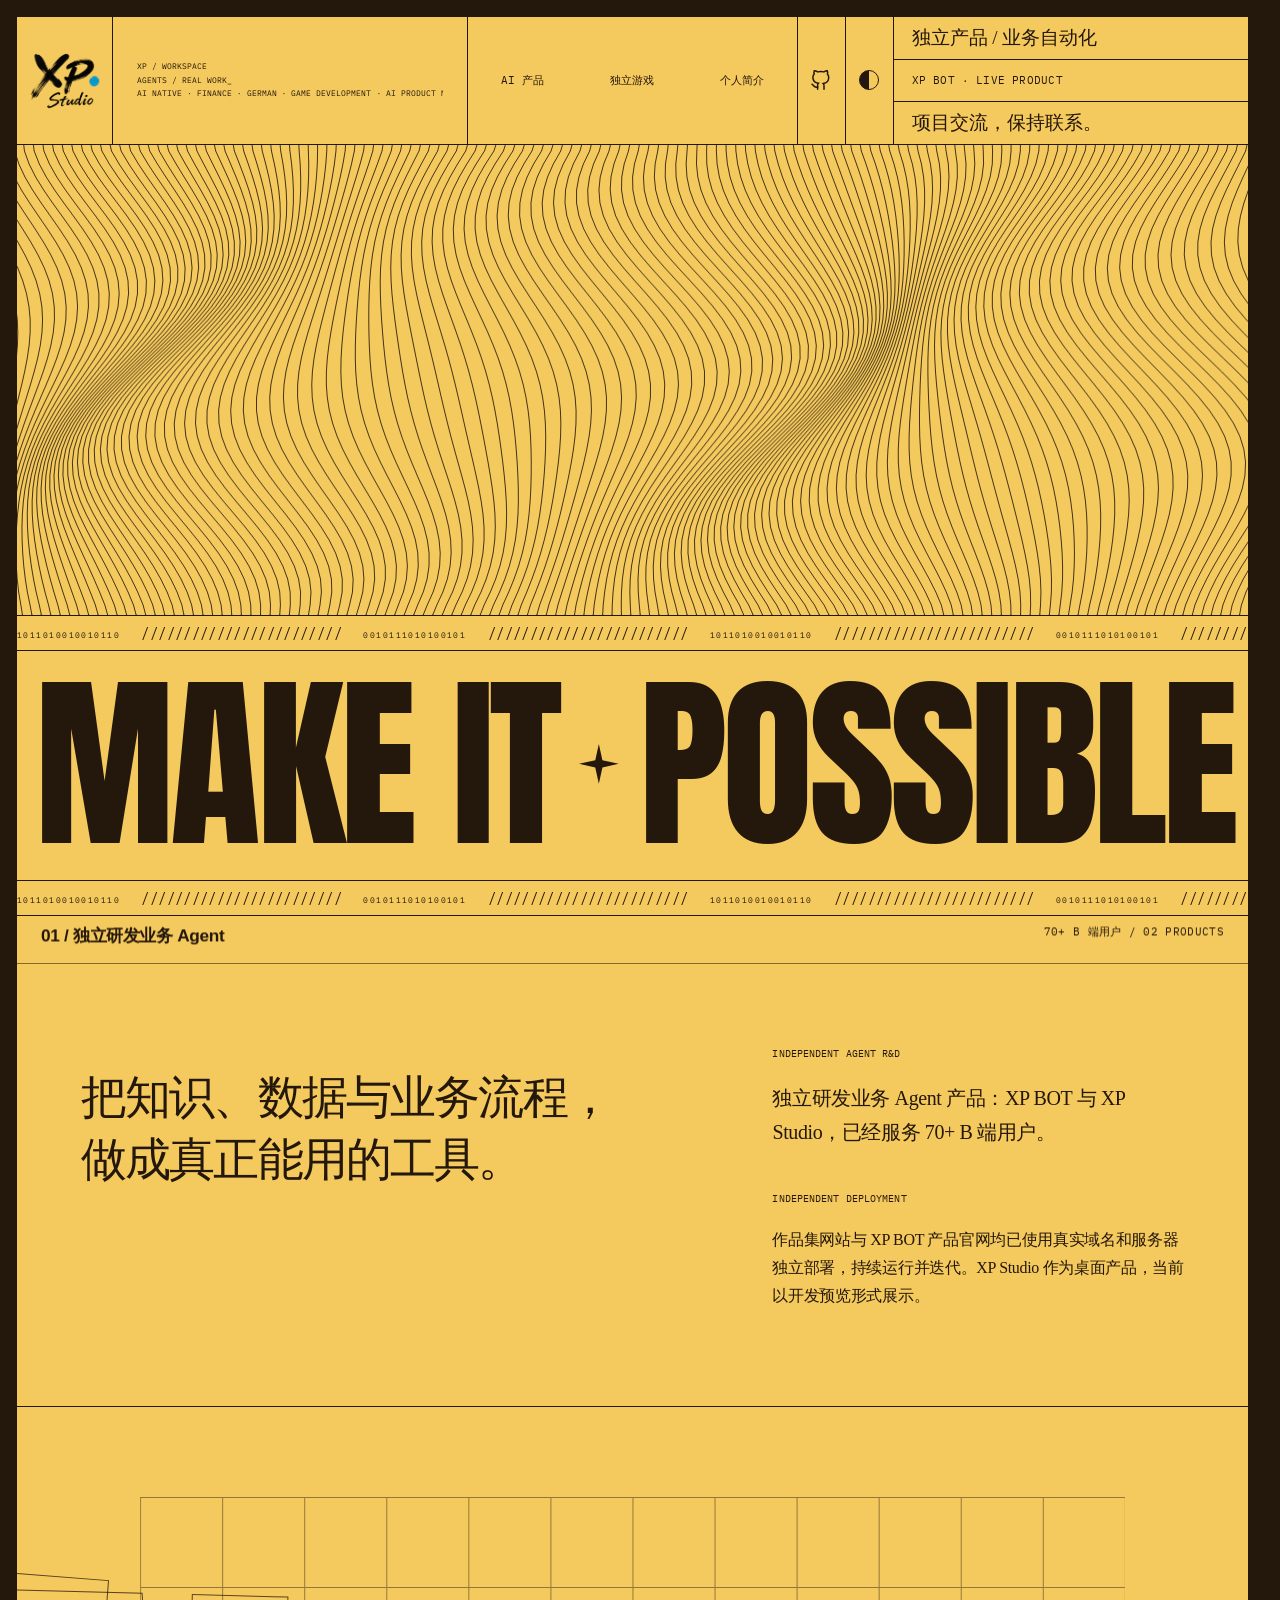
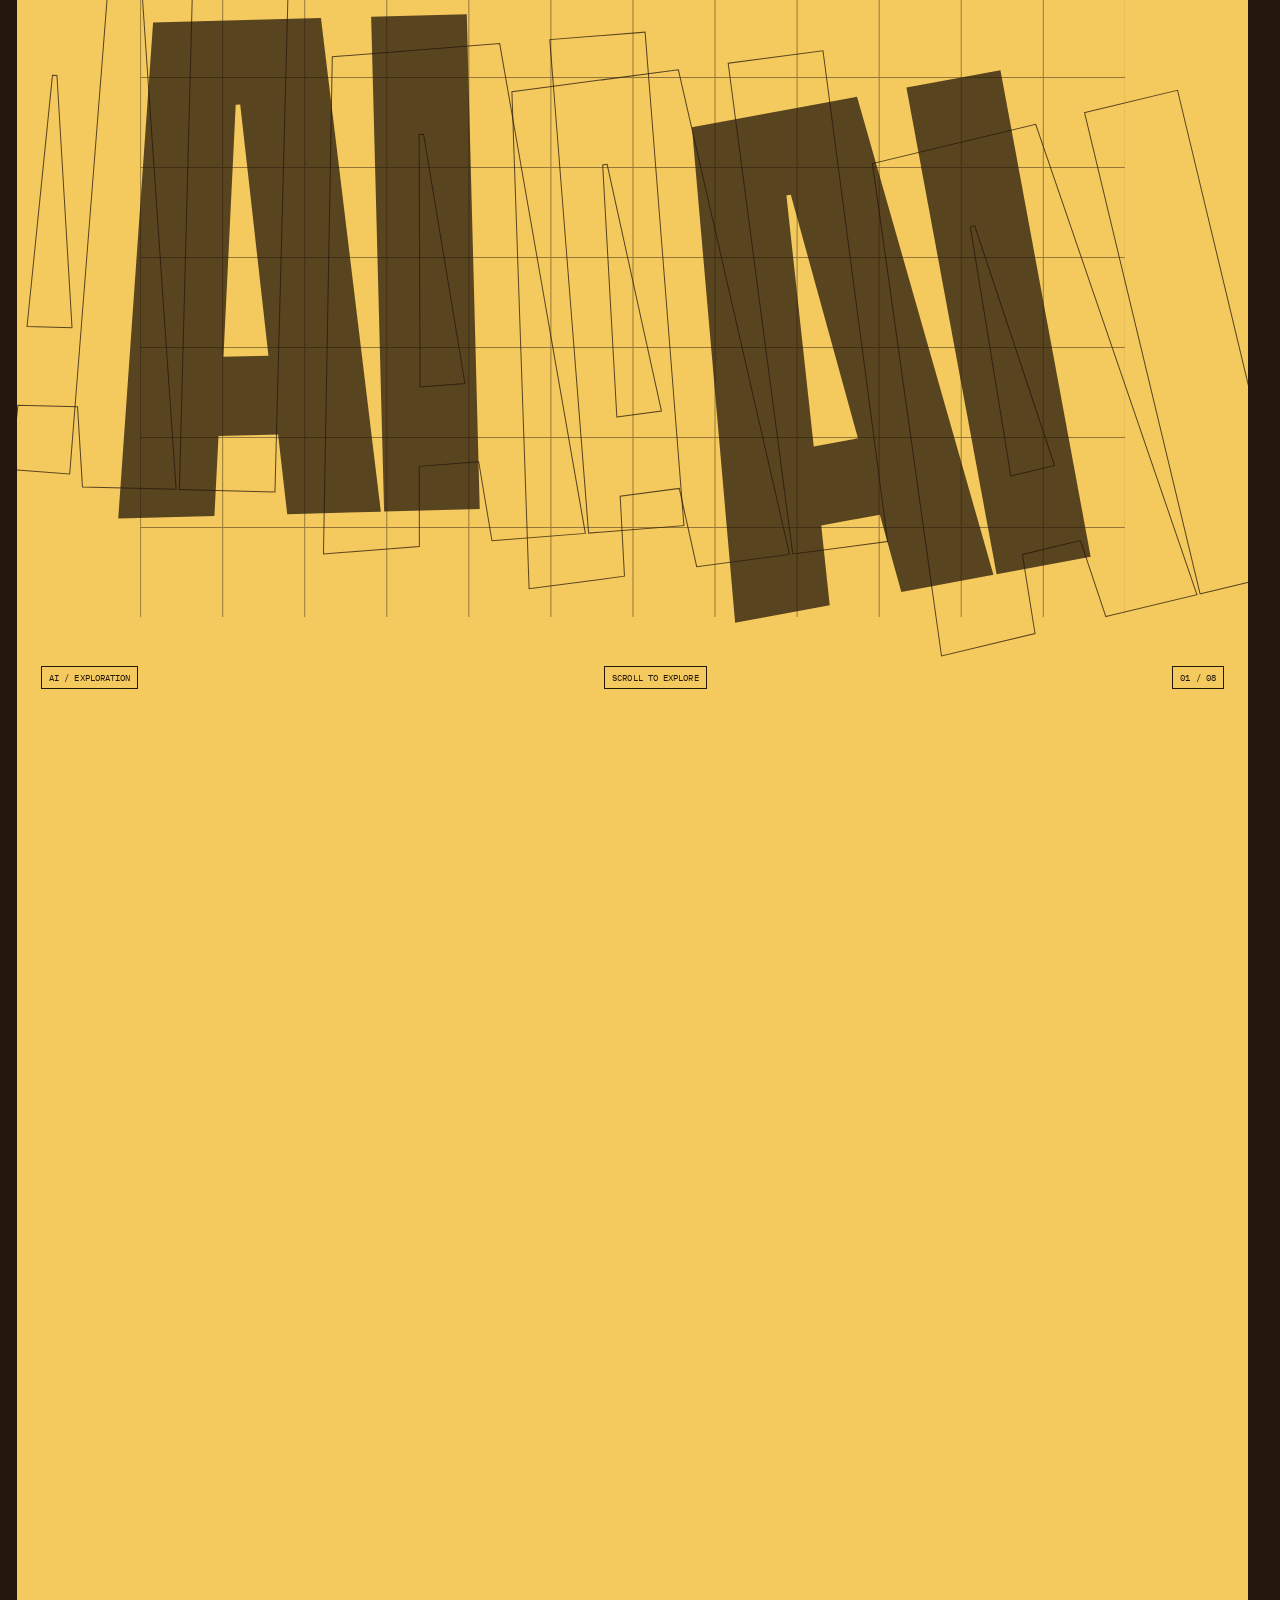
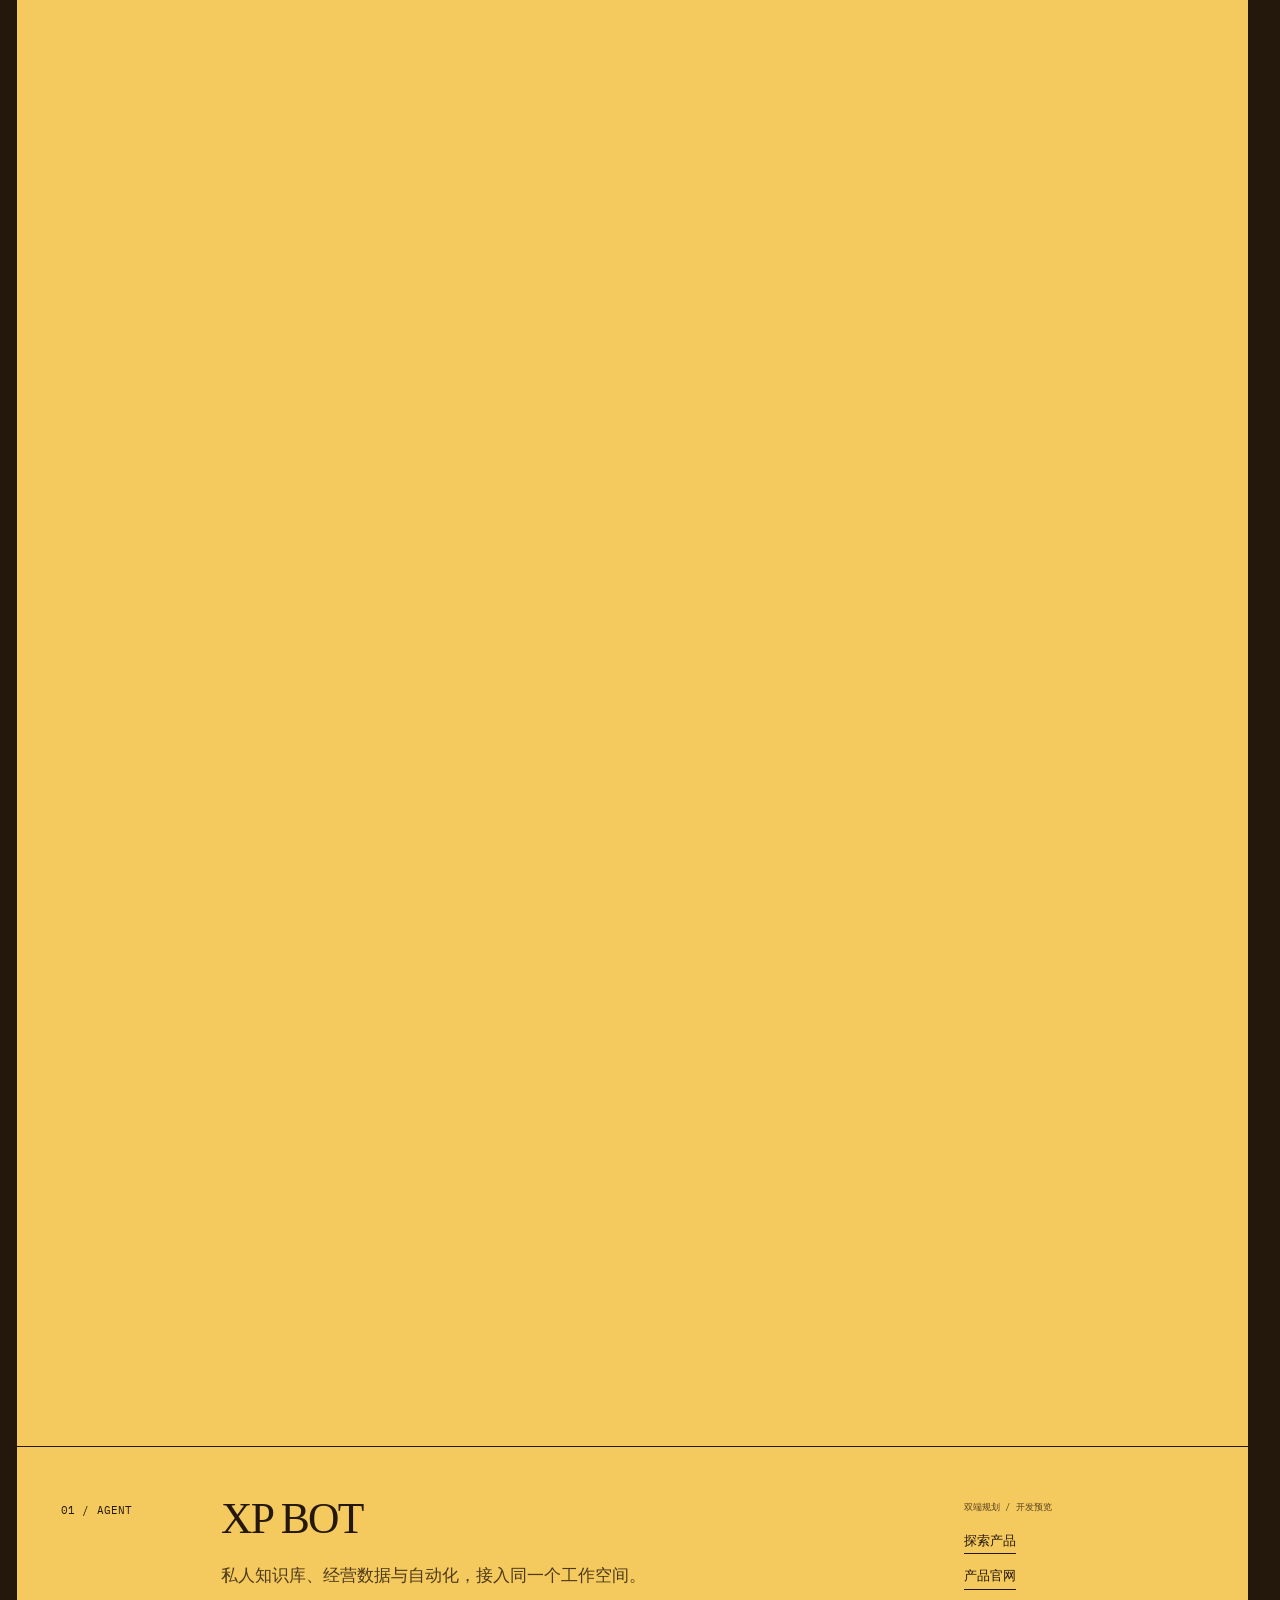
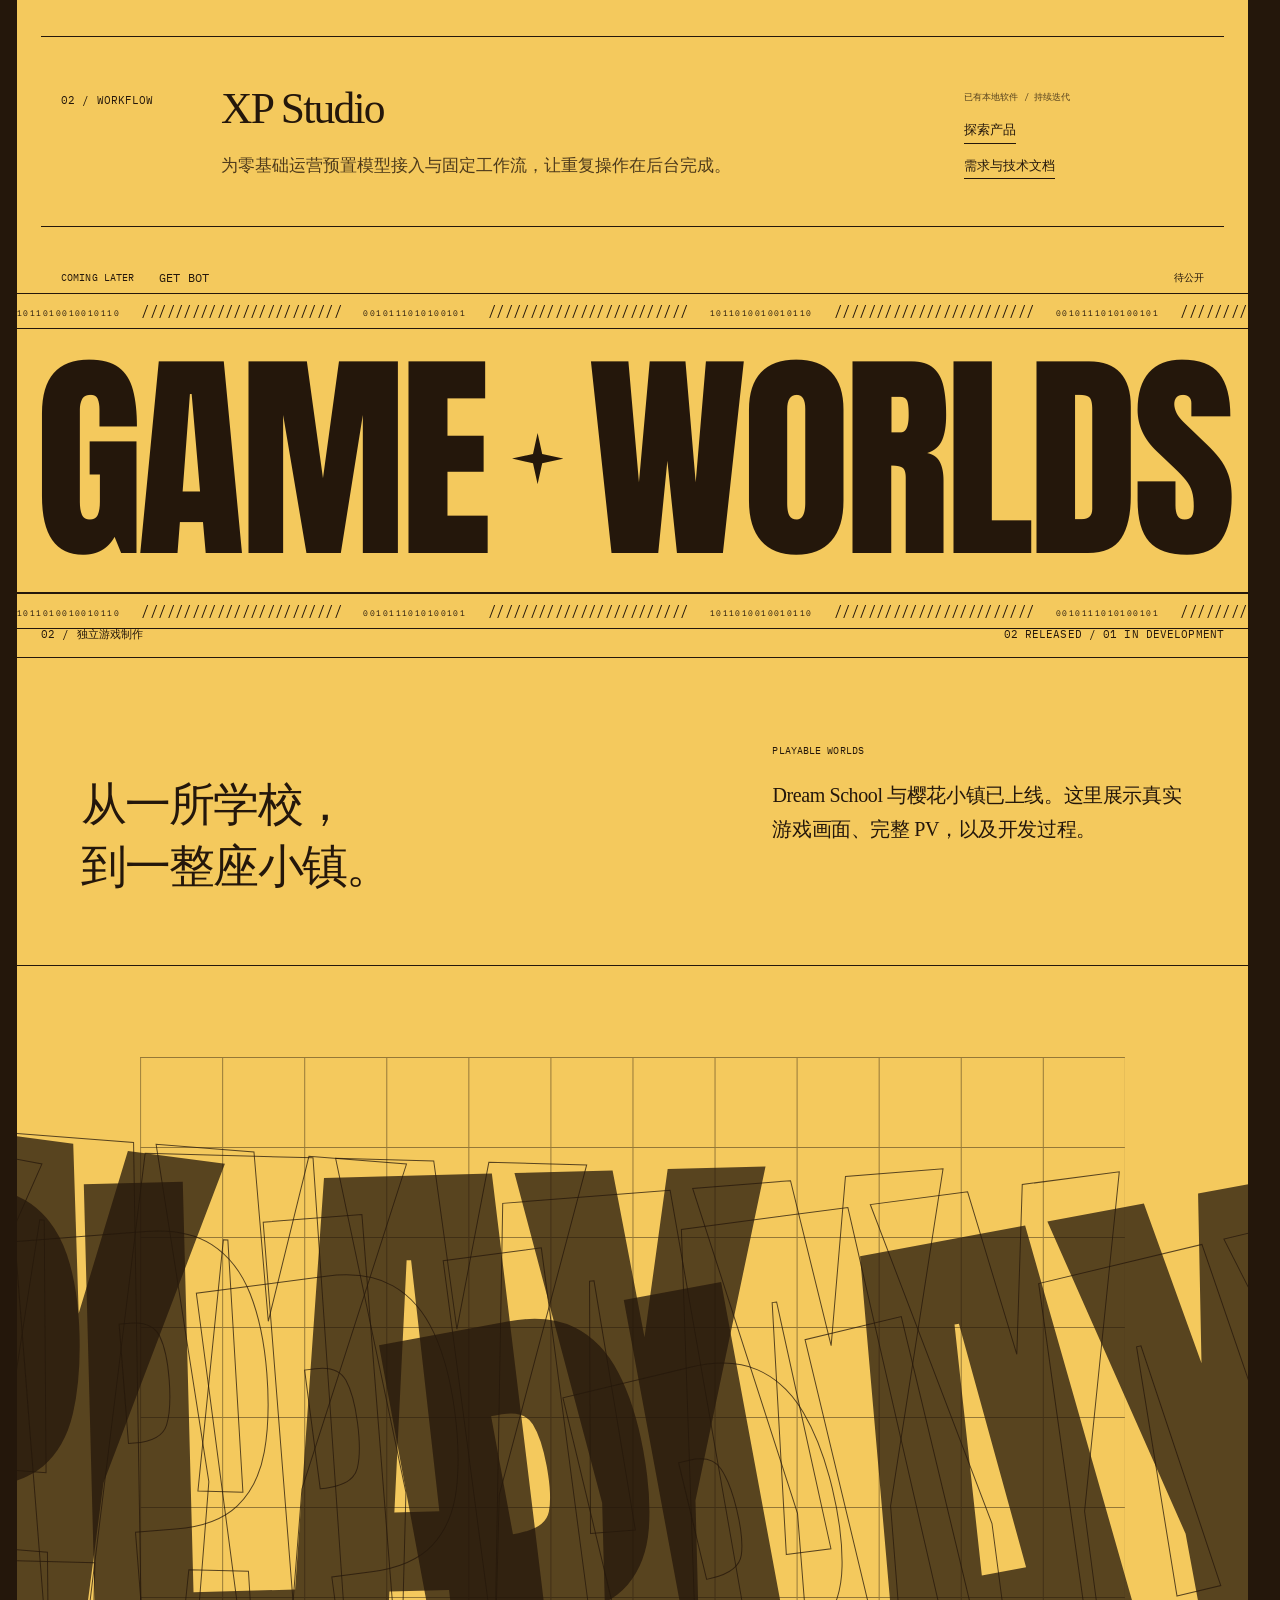
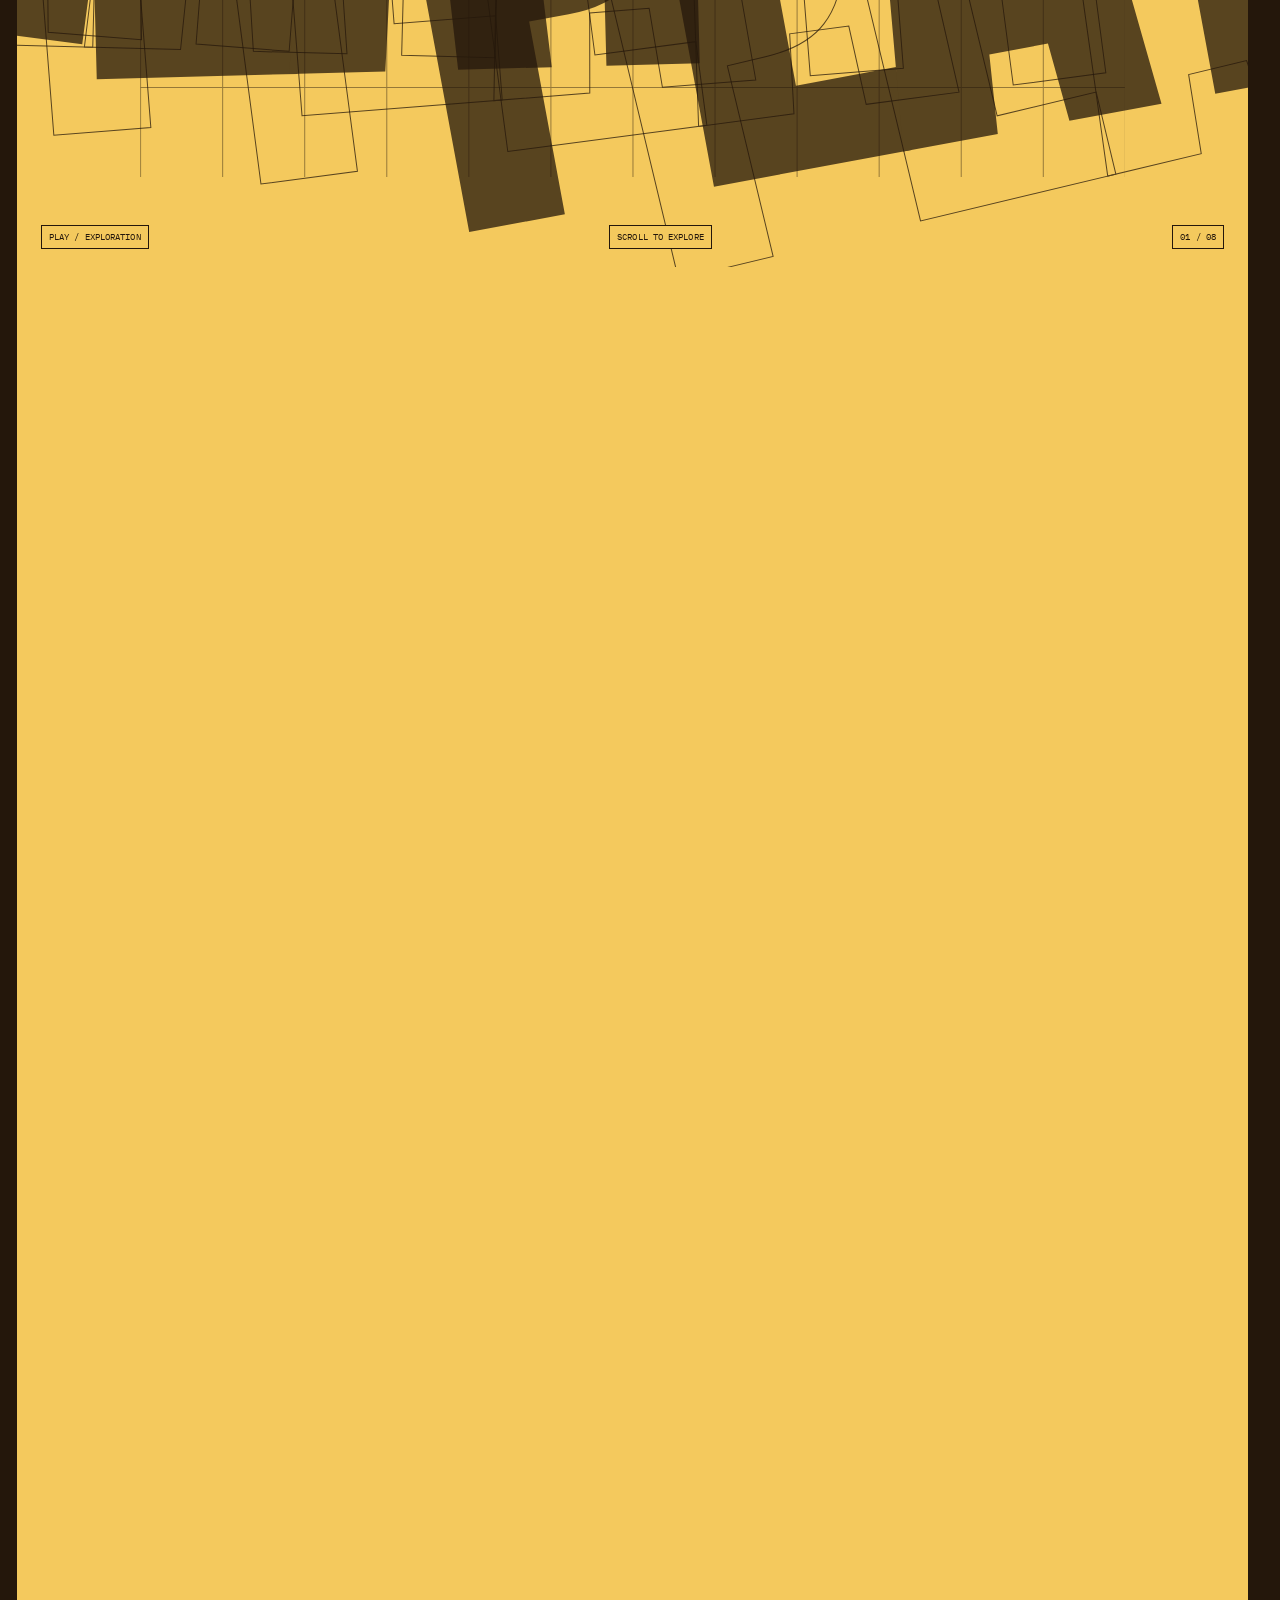
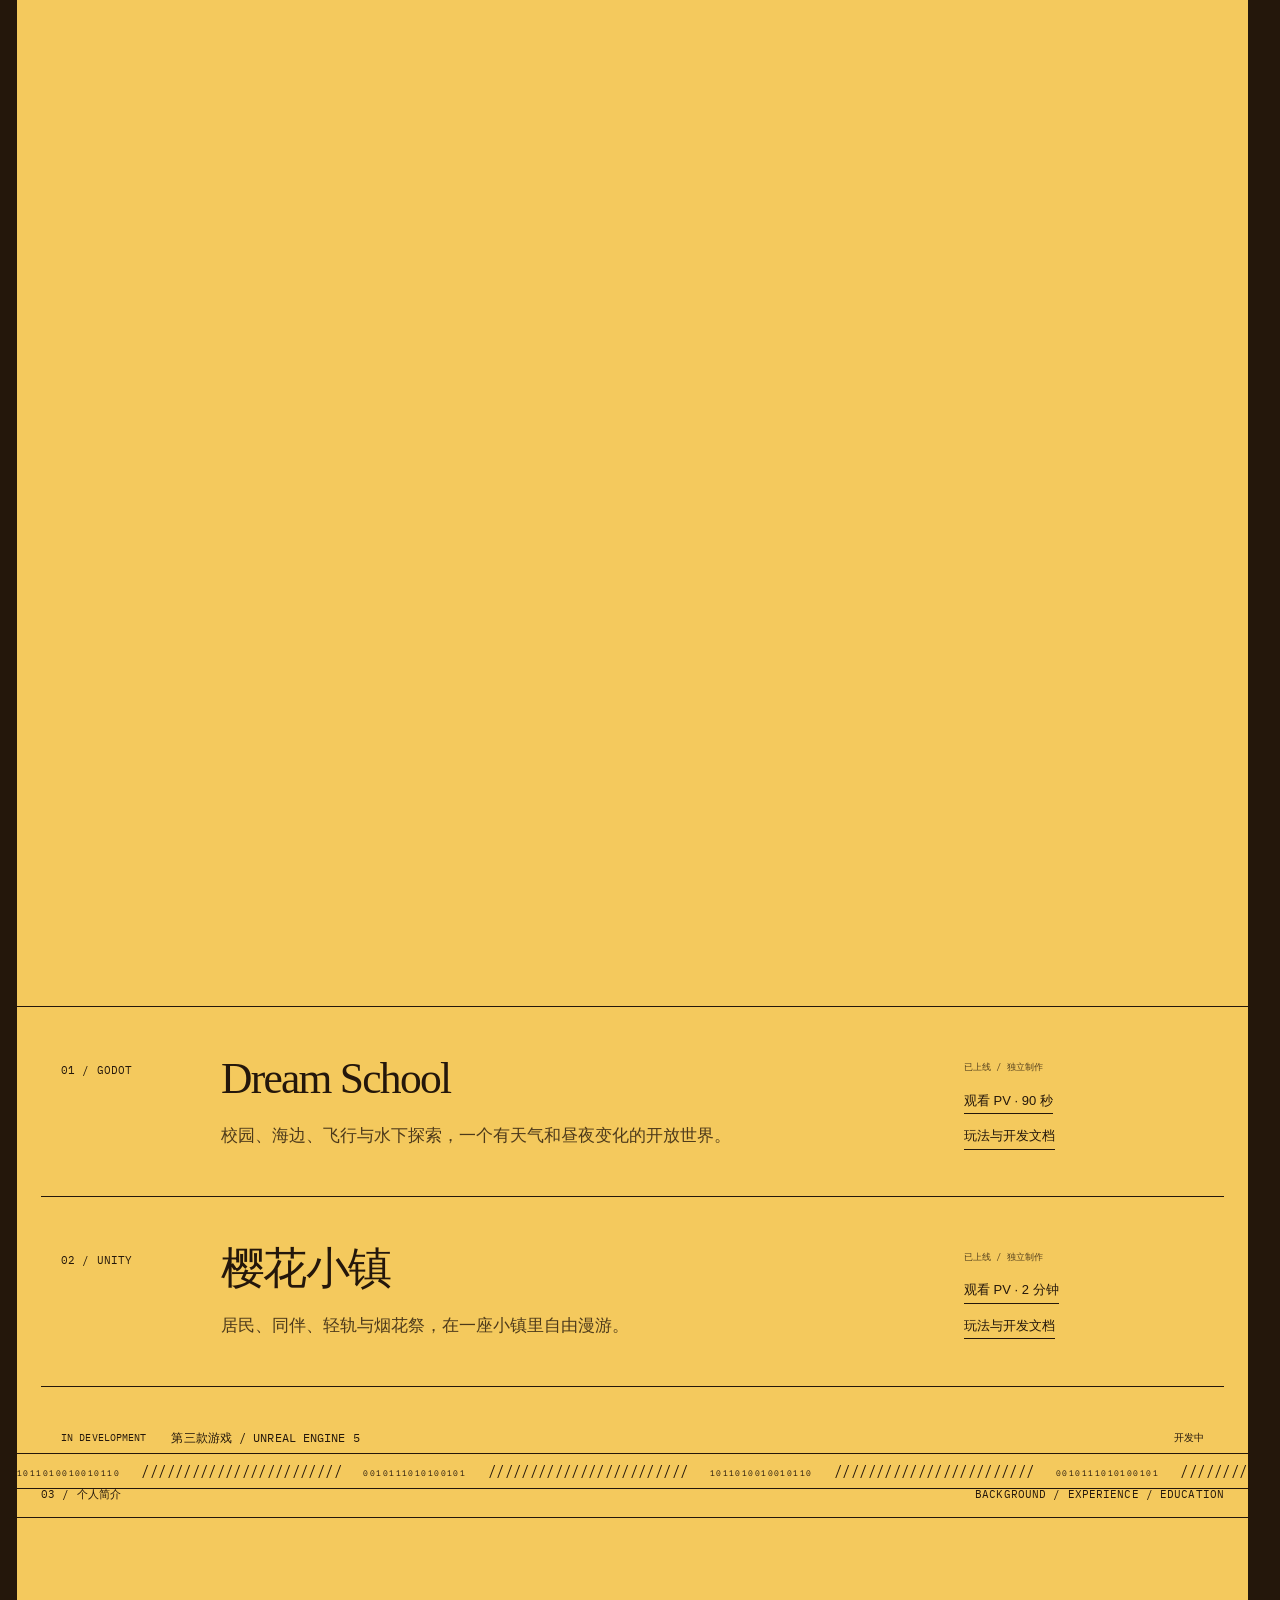
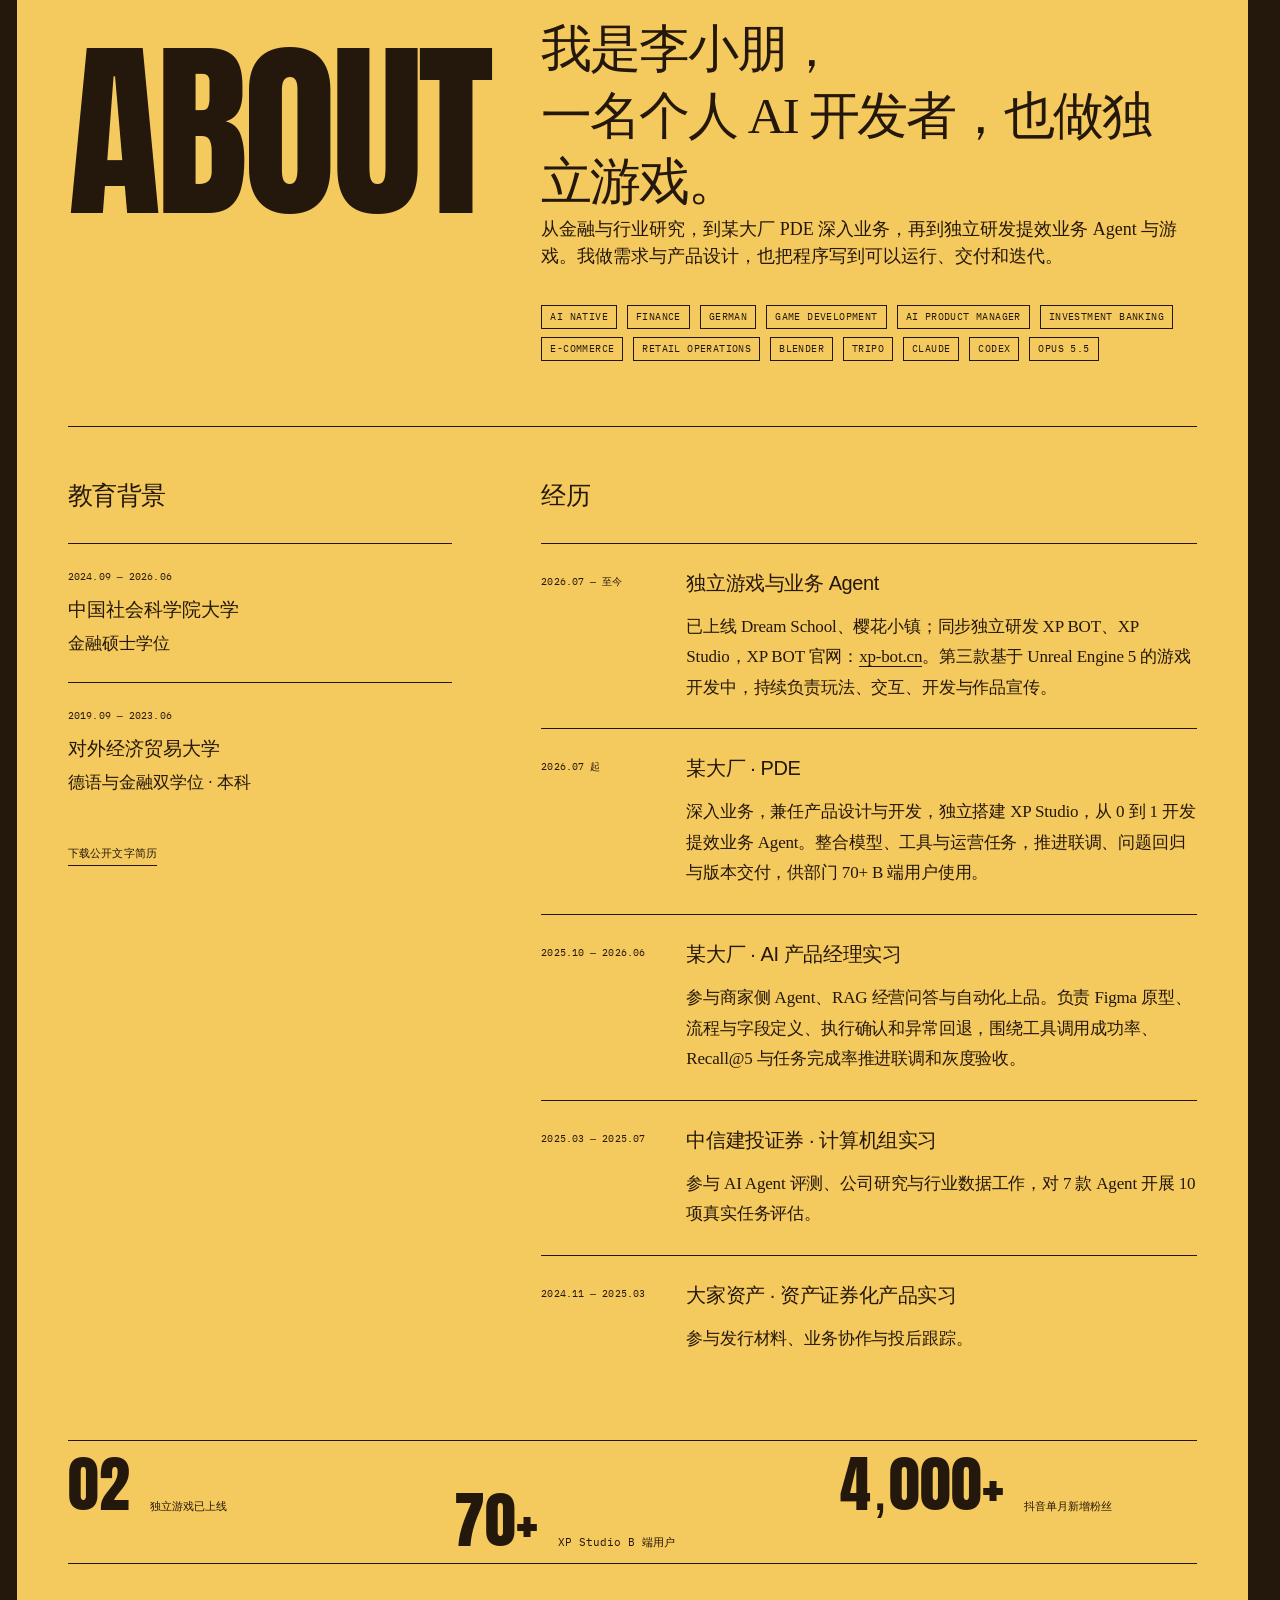
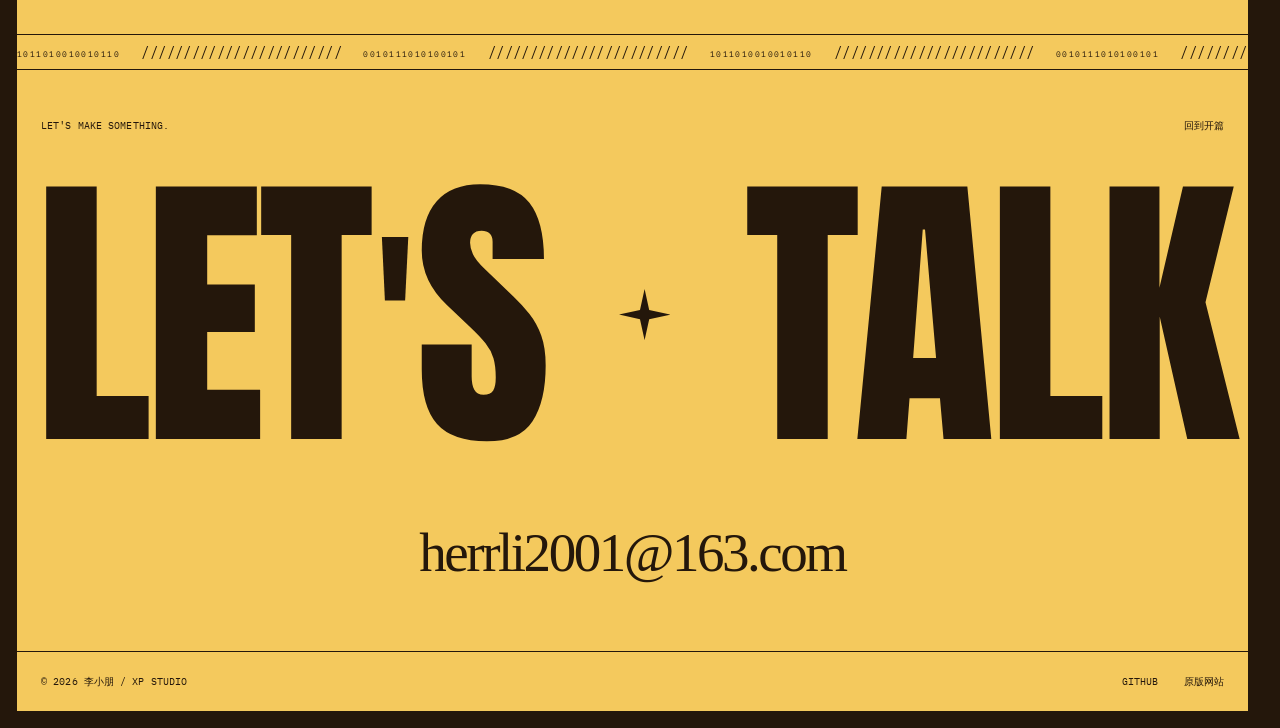
==== studio-preview.html @ 6f1ae1f6 "Publish MAKE IT POSSIBLE portfolio with Agents, games, and public profile Promote the reviewed warm-" ====
<!doctype html><html lang="zh-CN"><head><meta charset="utf-8"><meta name="viewport" content="width=device-width,initial-scale=1"><meta name="robots" content="noindex"><title>李小朋 / XP Studio — AI 产品与独立游戏</title><meta name="description" content="李小朋的独立作品：XP BOT、XP Studio、Dream School、樱花小镇。AI 产品、游戏实机与个人经历。"><meta name="theme-color" content="#f4c95d"><link rel="icon" href="assets/studio/brand-full.png"><link rel="stylesheet" href="assets/studio-kinetic.css?v=kinetic-03"><script defer src="assets/studio-runtime.js?v=kinetic-03"></script><script defer src="assets/studio-kinetic.js?v=kinetic-03"></script><script defer src="assets/studio-products.js?v=kinetic-03"></script></head>
<body id="top"><a class="skip" href="#main">跳到作品</a><div class="site-shell">
<header class="kinetic-header"><a class="site-logo" href="#top" aria-label="XP Studio 首页"><img src="assets/studio/brand-full.png" alt="XP Studio 完整手写标志" width="74" height="74"></a><div class="header-console" aria-hidden="true"><span>XP / WORKSPACE</span><span data-console>LOADING IDEAS_</span><span class="keyword-marquee" data-keywords><span>AI NATIVE · FINANCE · GERMAN · GAME DEVELOPMENT · AI PRODUCT MANAGER · INVESTMENT BANKING · E-COMMERCE · RETAIL OPERATIONS · BLENDER · TRIPO · CLAUDE · CODEX · OPUS 5.5</span></span></div><nav aria-label="主导航"><a href="#agents" data-roll-link>AI 产品</a><a href="#work" data-roll-link>独立游戏</a><a href="#about" data-roll-link>个人简介</a></nav><a class="github-cell" href="https://github.com/herrli2001-rgb" target="_blank" rel="noopener noreferrer" aria-label="GitHub"><svg viewBox="0 0 24 24" aria-hidden="true"><path d="M9 19c-4.3 1.3-4.3-2.2-6-2.7m12 5v-3.4a3 3 0 0 0-.8-2.3c2.7-.3 5.5-1.3 5.5-6A4.6 4.6 0 0 0 18.4 6a4.3 4.3 0 0 0-.1-3.3s-1-.3-3.4 1.2a11.7 11.7 0 0 0-6.2 0C6.3 2.4 5.3 2.7 5.3 2.7A4.3 4.3 0 0 0 5.2 6a4.6 4.6 0 0 0-1.3 3.3c0 4.7 2.8 5.7 5.5 6a3 3 0 0 0-.8 2.3v3.7"/></svg></a><button class="contrast-toggle" aria-label="切换对比度" aria-pressed="false"><span aria-hidden="true"></span></button><div class="header-aside"><p>独立产品 / 业务自动化</p><a class="header-product magnetic" href="https://xp-bot.cn/" target="_blank" rel="noopener noreferrer">XP BOT · LIVE PRODUCT</a><a href="#contact" data-roll-link>项目交流，保持联系。</a></div></header>
<main id="main">
<section class="opening" id="agents" data-chapter="01" aria-labelledby="ai-title"><div class="wave-field" data-waves><canvas aria-hidden="true"></canvas><span class="wave-caption mono">HOLD / MOVE / EXPLORE</span></div><div class="bit-strip" aria-hidden="true"><div class="bit-track">1011010010010110 <i>////////////////////////</i> 0010111010100101 <i>////////////////////////</i> 1011010010010110 <i>////////////////////////</i> 0010111010100101 <i>////////////////////////</i> 1011010010010110 <i>////////////////////////</i> 0010111010100101 <i>////////////////////////</i> 1011010010010110 <i>////////////////////////</i> 0010111010100101 <i>////////////////////////</i> 1011010010010110 <i>////////////////////////</i> 0010111010100101 <i>////////////////////////</i> 1011010010010110 <i>////////////////////////</i> 0010111010100101 <i>////////////////////////</i> </div></div><div class="display-line display-line--motto" id="ai-title" role="heading" aria-level="1" aria-label="MAKE IT POSSIBLE"><span data-roll-word>MAKE IT</span><svg class="display-star" viewBox="0 0 100 100" aria-hidden="true"><path d="M50 0 59 41 100 50 59 59 50 100 41 59 0 50 41 41Z"/></svg><span data-roll-word>POSSIBLE</span></div><div class="bit-strip" aria-hidden="true"><div class="bit-track">1011010010010110 <i>////////////////////////</i> 0010111010100101 <i>////////////////////////</i> 1011010010010110 <i>////////////////////////</i> 0010111010100101 <i>////////////////////////</i> 1011010010010110 <i>////////////////////////</i> 0010111010100101 <i>////////////////////////</i> 1011010010010110 <i>////////////////////////</i> 0010111010100101 <i>////////////////////////</i> 1011010010010110 <i>////////////////////////</i> 0010111010100101 <i>////////////////////////</i> 1011010010010110 <i>////////////////////////</i> 0010111010100101 <i>////////////////////////</i> </div></div></section>
<div class="section-caption section-caption--ai mono"><span>01 / 独立研发业务 Agent</span><span>70+ B 端用户 / 02 PRODUCTS</span></div>
<section class="editorial-statement"><p>把知识、数据与业务流程，<br>做成真正能用的工具。</p><div><span class="mono">INDEPENDENT AGENT R&D</span><p>独立研发业务 Agent 产品：XP BOT 与 XP Studio，已经服务 70+ B 端用户。</p><span class="mono site-proof-label">INDEPENDENT DEPLOYMENT</span><p>作品集网站与 XP BOT 产品官网均已使用真实域名和服务器独立部署，持续运行并迭代。XP Studio 作为桌面产品，当前以开发预览形式展示。</p></div></section>
<section class="work-sequence" data-wall="ai" aria-label="AI 产品动态作品墙"><div class="wall-stage"><div class="wall-grid" aria-hidden="true"></div><div class="wall-ghosts"><span style="--ghost:0" aria-hidden="true">AI</span><span style="--ghost:1" aria-hidden="true">AI</span><span style="--ghost:2" aria-hidden="true">AI</span><span style="--ghost:3" aria-hidden="true">AI</span><span style="--ghost:4" aria-hidden="true">AI</span><span style="--ghost:5" aria-hidden="true">AI</span><span style="--ghost:6" aria-hidden="true">AI</span><span style="--ghost:7" aria-hidden="true">AI</span><span style="--ghost:8" aria-hidden="true">AI</span><span style="--ghost:9" aria-hidden="true">AI</span></div><div class="wall-gallery"><button class="work-tile" data-project="bot" data-wall-card aria-label="XP BOT：定时任务 / 界面实录"><span class="tile-inner"><img src="assets/products/bot-overview.jpg" alt="XP BOT / 定时任务 / 界面实录" width="1280" height="736" loading="lazy" draggable="false"><video data-tile-video="assets/products/bot-automation.mp4" muted loop playsinline preload="none" aria-hidden="true"></video><span class="tile-caption"><strong>XP BOT</strong><span>定时任务 / 界面实录</span><small>#01/08</small></span></span></button><button class="work-tile" data-project="studio" data-wall-card aria-label="XP Studio：首页 / Agent 工作台"><span class="tile-inner"><img src="assets/studio/xp-home.png" alt="XP Studio / 首页 / Agent 工作台" width="1280" height="736" loading="lazy" draggable="false"><span class="tile-caption"><strong>XP Studio</strong><span>首页 / Agent 工作台</span><small>#02/08</small></span></span></button><button class="work-tile" data-project="bot" data-wall-card aria-label="XP BOT：图片与模板 / 界面实录"><span class="tile-inner"><img src="assets/products/bot-templates.jpg" alt="XP BOT / 图片与模板 / 界面实录" width="1280" height="736" loading="lazy" draggable="false"><video data-tile-video="assets/products/bot-templates.mp4" muted loop playsinline preload="none" aria-hidden="true"></video><span class="tile-caption"><strong>XP BOT</strong><span>图片与模板 / 界面实录</span><small>#03/08</small></span></span></button><button class="work-tile" data-project="studio" data-wall-card aria-label="XP Studio：经营日报 / 空状态"><span class="tile-inner"><img src="assets/studio/xp-dashboard.png" alt="XP Studio / 经营日报 / 空状态" width="1280" height="736" loading="lazy" draggable="false"><span class="tile-caption"><strong>XP Studio</strong><span>经营日报 / 空状态</span><small>#04/08</small></span></span></button><button class="work-tile" data-project="bot" data-wall-card aria-label="XP BOT：接入与复用 / 已脱敏"><span class="tile-inner"><img src="assets/products/bot-setup.jpg" alt="XP BOT / 接入与复用 / 已脱敏" width="1280" height="736" loading="lazy" draggable="false"><span class="tile-caption"><strong>XP BOT</strong><span>接入与复用 / 已脱敏</span><small>#05/08</small></span></span></button><button class="work-tile" data-project="studio" data-wall-card aria-label="XP Studio：说人话 / 营销表达"><span class="tile-inner"><img src="assets/studio/xp-human.png" alt="XP Studio / 说人话 / 营销表达" width="1280" height="736" loading="lazy" draggable="false"><span class="tile-caption"><strong>XP Studio</strong><span>说人话 / 营销表达</span><small>#06/08</small></span></span></button><button class="work-tile" data-project="bot" data-wall-card aria-label="XP BOT：自动化 / 已脱敏"><span class="tile-inner"><img src="assets/products/bot-overview.jpg" alt="XP BOT / 自动化 / 已脱敏" width="1280" height="736" loading="lazy" draggable="false"><span class="tile-caption"><strong>XP BOT</strong><span>自动化 / 已脱敏</span><small>#07/08</small></span></span></button><button class="work-tile" data-project="studio" data-wall-card aria-label="XP Studio：搜索词 / 采集与分析"><span class="tile-inner"><img src="assets/studio/xp-search.png" alt="XP Studio / 搜索词 / 采集与分析" width="1280" height="736" loading="lazy" draggable="false"><span class="tile-caption"><strong>XP Studio</strong><span>搜索词 / 采集与分析</span><small>#08/08</small></span></span></button></div><div class="wall-caption mono"><span>AI / EXPLORATION</span><span>SCROLL TO EXPLORE</span><span data-wall-count>00 / 08</span></div></div></section>
<div class="project-index" aria-label="AI 产品项目索引"><article><span class="record-no mono">01 / AGENT</span><div><button class="record-title" data-project="bot" data-roll-link>XP BOT</button><p>私人知识库、经营数据与自动化，接入同一个工作空间。</p></div><div class="record-actions"><span class="mono">双端规划 / 开发预览</span><button data-project="bot">探索产品</button><a href="https://xp-bot.cn/" target="_blank" rel="noopener noreferrer">产品官网</a></div></article><article><span class="record-no mono">02 / WORKFLOW</span><div><button class="record-title" data-project="studio" data-roll-link>XP Studio</button><p>为零基础运营预置模型接入与固定工作流，让重复操作在后台完成。</p></div><div class="record-actions"><span class="mono">已有本地软件 / 持续迭代</span><button data-project="studio">探索产品</button><a href="docs/xp-studio-technical.html">需求与技术文档</a></div></article><div class="future-record mono"><span>COMING LATER</span><strong>get bot</strong><span>待公开</span></div></div>
<div class="bit-strip" aria-hidden="true"><div class="bit-track">1011010010010110 <i>////////////////////////</i> 0010111010100101 <i>////////////////////////</i> 1011010010010110 <i>////////////////////////</i> 0010111010100101 <i>////////////////////////</i> 1011010010010110 <i>////////////////////////</i> 0010111010100101 <i>////////////////////////</i> 1011010010010110 <i>////////////////////////</i> 0010111010100101 <i>////////////////////////</i> 1011010010010110 <i>////////////////////////</i> 0010111010100101 <i>////////////////////////</i> 1011010010010110 <i>////////////////////////</i> 0010111010100101 <i>////////////////////////</i> </div></div>
<section class="games-chapter" id="work" data-chapter="02" aria-labelledby="games-title"><div class="display-line display-line--games" id="games-title" role="heading" aria-level="2" aria-label="独立游戏制作"><span data-roll-word>GAME</span><svg class="display-star" viewBox="0 0 100 100" aria-hidden="true"><path d="M50 0 59 41 100 50 59 59 50 100 41 59 0 50 41 41Z"/></svg><span data-roll-word>WORLDS</span></div><div class="bit-strip" aria-hidden="true"><div class="bit-track">1011010010010110 <i>////////////////////////</i> 0010111010100101 <i>////////////////////////</i> 1011010010010110 <i>////////////////////////</i> 0010111010100101 <i>////////////////////////</i> 1011010010010110 <i>////////////////////////</i> 0010111010100101 <i>////////////////////////</i> 1011010010010110 <i>////////////////////////</i> 0010111010100101 <i>////////////////////////</i> 1011010010010110 <i>////////////////////////</i> 0010111010100101 <i>////////////////////////</i> 1011010010010110 <i>////////////////////////</i> 0010111010100101 <i>////////////////////////</i> </div></div><div class="section-caption mono"><span>02 / 独立游戏制作</span><span>02 RELEASED / 01 IN DEVELOPMENT</span></div><section class="editorial-statement"><p>从一所学校，<br>到一整座小镇。</p><div><span class="mono">PLAYABLE WORLDS</span><p>Dream School 与樱花小镇已上线。这里展示真实游戏画面、完整 PV，以及开发过程。</p></div></section><section class="work-sequence" data-wall="game" aria-label="独立游戏动态作品墙"><div class="wall-stage"><div class="wall-grid" aria-hidden="true"></div><div class="wall-ghosts"><span style="--ghost:0" aria-hidden="true">PLAY</span><span style="--ghost:1" aria-hidden="true">PLAY</span><span style="--ghost:2" aria-hidden="true">PLAY</span><span style="--ghost:3" aria-hidden="true">PLAY</span><span style="--ghost:4" aria-hidden="true">PLAY</span><span style="--ghost:5" aria-hidden="true">PLAY</span><span style="--ghost:6" aria-hidden="true">PLAY</span><span style="--ghost:7" aria-hidden="true">PLAY</span><span style="--ghost:8" aria-hidden="true">PLAY</span><span style="--ghost:9" aria-hidden="true">PLAY</span></div><div class="wall-gallery"><button class="work-tile" data-case="sakura" data-wall-card aria-label="樱花小镇：烟花祭 / 实机"><span class="tile-inner"><img src="assets/studio/sakura-cover.webp" alt="樱花小镇 / 烟花祭 / 实机" width="1280" height="736" loading="lazy" draggable="false"><video data-tile-video="assets/studio/sakura-loop.mp4" muted loop playsinline preload="none" aria-hidden="true"></video><span class="tile-caption"><strong>樱花小镇</strong><span>烟花祭 / 实机</span><small>#01/08</small></span></span></button><button class="work-tile" data-case="dream" data-wall-card aria-label="Dream School：校园 / 实机"><span class="tile-inner"><img src="assets/portfolio/dream-campus.webp" alt="Dream School / 校园 / 实机" width="1280" height="736" loading="lazy" draggable="false"><video data-tile-video="assets/portfolio/dream-preview.mp4" muted loop playsinline preload="none" aria-hidden="true"></video><span class="tile-caption"><strong>Dream School</strong><span>校园 / 实机</span><small>#02/08</small></span></span></button><button class="work-tile" data-case="sakura" data-wall-card aria-label="樱花小镇：街道 / 实机"><span class="tile-inner"><img src="assets/portfolio/sakura-street.webp" alt="樱花小镇 / 街道 / 实机" width="1280" height="736" loading="lazy" draggable="false"><span class="tile-caption"><strong>樱花小镇</strong><span>街道 / 实机</span><small>#03/08</small></span></span></button><button class="work-tile" data-case="dream" data-wall-card aria-label="Dream School：海边 / 实机"><span class="tile-inner"><img src="assets/portfolio/dream-ocean.webp" alt="Dream School / 海边 / 实机" width="1280" height="736" loading="lazy" draggable="false"><span class="tile-caption"><strong>Dream School</strong><span>海边 / 实机</span><small>#04/08</small></span></span></button><button class="work-tile" data-case="sakura" data-wall-card aria-label="樱花小镇：居民与烟花 / 实机"><span class="tile-inner"><img src="assets/portfolio/sakura-festival.webp" alt="樱花小镇 / 居民与烟花 / 实机" width="1280" height="736" loading="lazy" draggable="false"><span class="tile-caption"><strong>樱花小镇</strong><span>居民与烟花 / 实机</span><small>#05/08</small></span></span></button><button class="work-tile" data-case="dream" data-wall-card aria-label="Dream School：交通 / 实机"><span class="tile-inner"><img src="assets/portfolio/dream-train.webp" alt="Dream School / 交通 / 实机" width="1280" height="736" loading="lazy" draggable="false"><span class="tile-caption"><strong>Dream School</strong><span>交通 / 实机</span><small>#06/08</small></span></span></button><button class="work-tile" data-case="sakura" data-wall-card aria-label="樱花小镇：漫游 / 实机"><span class="tile-inner"><img src="assets/portfolio/sakura-day.webp" alt="樱花小镇 / 漫游 / 实机" width="1280" height="736" loading="lazy" draggable="false"><span class="tile-caption"><strong>樱花小镇</strong><span>漫游 / 实机</span><small>#07/08</small></span></span></button><button class="work-tile" data-case="dream" data-wall-card aria-label="Dream School：课堂 / 实机"><span class="tile-inner"><img src="assets/portfolio/dream-classroom.webp" alt="Dream School / 课堂 / 实机" width="1280" height="736" loading="lazy" draggable="false"><span class="tile-caption"><strong>Dream School</strong><span>课堂 / 实机</span><small>#08/08</small></span></span></button></div><div class="wall-caption mono"><span>PLAY / EXPLORATION</span><span>SCROLL TO EXPLORE</span><span data-wall-count>00 / 08</span></div></div></section><div class="project-index" aria-label="游戏项目索引"><article><span class="record-no mono">01 / GODOT</span><div><button class="record-title" data-case="dream" data-roll-link>Dream School</button><p>校园、海边、飞行与水下探索，一个有天气和昼夜变化的开放世界。</p></div><div class="record-actions"><span class="mono">已上线 / 独立制作</span><button data-film="dream">观看 PV · 90 秒</button><button data-case="dream">玩法与开发文档</button></div></article><article><span class="record-no mono">02 / UNITY</span><div><button class="record-title" data-case="sakura" data-roll-link>樱花小镇</button><p>居民、同伴、轻轨与烟花祭，在一座小镇里自由漫游。</p></div><div class="record-actions"><span class="mono">已上线 / 独立制作</span><button data-film="sakura">观看 PV · 2 分钟</button><button data-case="sakura">玩法与开发文档</button></div></article><div class="future-record mono"><span>IN DEVELOPMENT</span><strong>第三款游戏 / Unreal Engine 5</strong><span>开发中</span></div></div></section>
<div class="bit-strip" aria-hidden="true"><div class="bit-track">1011010010010110 <i>////////////////////////</i> 0010111010100101 <i>////////////////////////</i> 1011010010010110 <i>////////////////////////</i> 0010111010100101 <i>////////////////////////</i> 1011010010010110 <i>////////////////////////</i> 0010111010100101 <i>////////////////////////</i> 1011010010010110 <i>////////////////////////</i> 0010111010100101 <i>////////////////////////</i> 1011010010010110 <i>////////////////////////</i> 0010111010100101 <i>////////////////////////</i> 1011010010010110 <i>////////////////////////</i> 0010111010100101 <i>////////////////////////</i> </div></div>
<section class="personal-chapter" id="about" data-chapter="03" aria-labelledby="about-title"><div class="section-caption mono"><span>03 / 个人简介</span><span>BACKGROUND / EXPERIENCE / EDUCATION</span></div><div class="about-top"><h2 id="about-title" data-roll-word>ABOUT</h2><div><p class="about-lede">我是李小朋，<br>一名个人 AI 开发者，也做独立游戏。</p><p>从金融与行业研究，到某大厂 PDE 深入业务，再到独立研发提效业务 Agent 与游戏。我做需求与产品设计，也把程序写到可以运行、交付和迭代。</p><div class="keyword-cloud" aria-label="Personal keywords"><span class="magnetic">AI NATIVE</span><span class="magnetic">FINANCE</span><span class="magnetic">GERMAN</span><span class="magnetic">GAME DEVELOPMENT</span><span class="magnetic">AI PRODUCT MANAGER</span><span class="magnetic">INVESTMENT BANKING</span><span class="magnetic">E-COMMERCE</span><span class="magnetic">RETAIL OPERATIONS</span><span class="magnetic">BLENDER</span><span class="magnetic">TRIPO</span><span class="magnetic">CLAUDE</span><span class="magnetic">CODEX</span><span class="magnetic">OPUS 5.5</span></div></div></div><div class="resume-grid"><section><h3>教育背景</h3><article class="education-row"><span class="mono">2024.09 — 2026.06</span><h4>中国社会科学院大学</h4><p>金融硕士学位</p></article><article class="education-row"><span class="mono">2019.09 — 2023.06</span><h4>对外经济贸易大学</h4><p>德语与金融双学位 · 本科</p></article><a class="resume-download mono" href="docs/lixiaopeng-profile.txt" download>下载公开文字简历</a></section><section class="experience"><h3>经历</h3><article><time class="mono">2026.07 — 至今</time><div><h4>独立游戏与业务 Agent</h4><p>已上线 Dream School、樱花小镇；同步独立研发 XP BOT、XP Studio，XP BOT 官网：<a class="inline-link" href="https://xp-bot.cn/" target="_blank" rel="noopener noreferrer">xp-bot.cn</a>。第三款基于 Unreal Engine 5 的游戏开发中，持续负责玩法、交互、开发与作品宣传。</p></div></article><article><time class="mono">2026.07 起</time><div><h4>某大厂 · PDE</h4><p>深入业务，兼任产品设计与开发，独立搭建 XP Studio，从 0 到 1 开发提效业务 Agent。整合模型、工具与运营任务，推进联调、问题回归与版本交付，供部门 70+ B 端用户使用。</p></div></article><article><time class="mono">2025.10 — 2026.06</time><div><h4>某大厂 · AI 产品经理实习</h4><p>参与商家侧 Agent、RAG 经营问答与自动化上品。负责 Figma 原型、流程与字段定义、执行确认和异常回退，围绕工具调用成功率、Recall@5 与任务完成率推进联调和灰度验收。</p></div></article><article><time class="mono">2025.03 — 2025.07</time><div><h4>中信建投证券 · 计算机组实习</h4><p>参与 AI Agent 评测、公司研究与行业数据工作，对 7 款 Agent 开展 10 项真实任务评估。</p></div></article><article><time class="mono">2024.11 — 2025.03</time><div><h4>大家资产 · 资产证券化产品实习</h4><p>参与发行材料、业务协作与投后跟踪。</p></div></article></section></div><div class="result-band"><div><strong>02</strong><span>独立游戏已上线</span></div><div><strong>70+</strong><span>XP Studio B 端用户</span></div><div><strong>4,000+</strong><span>抖音单月新增粉丝</span></div></div></section>
<div class="bit-strip" aria-hidden="true"><div class="bit-track">1011010010010110 <i>////////////////////////</i> 0010111010100101 <i>////////////////////////</i> 1011010010010110 <i>////////////////////////</i> 0010111010100101 <i>////////////////////////</i> 1011010010010110 <i>////////////////////////</i> 0010111010100101 <i>////////////////////////</i> 1011010010010110 <i>////////////////////////</i> 0010111010100101 <i>////////////////////////</i> 1011010010010110 <i>////////////////////////</i> 0010111010100101 <i>////////////////////////</i> 1011010010010110 <i>////////////////////////</i> 0010111010100101 <i>////////////////////////</i> </div></div>
<footer class="contact-chapter" id="contact"><div class="contact-meta mono"><span>LET'S MAKE SOMETHING.</span><a href="#top">回到开篇</a></div><a class="display-line contact-title" href="mailto:herrli2001@163.com" aria-label="发送邮件联系李小朋"><span data-roll-word>LET'S</span><svg class="display-star" viewBox="0 0 100 100" aria-hidden="true"><path d="M50 0 59 41 100 50 59 59 50 100 41 59 0 50 41 41Z"/></svg><span data-roll-word>TALK</span></a><a class="contact-email" href="mailto:herrli2001@163.com">herrli2001@163.com</a><div class="footer-base mono"><span>© 2026 李小朋 / XP STUDIO</span><div><a href="https://github.com/herrli2001-rgb" target="_blank" rel="noopener noreferrer">GITHUB</a><a href="original.html">原版网站</a></div></div></footer>
</main></div>
<dialog class="product-dialog" id="bot-product-dialog" aria-labelledby="bot-product-title"><div class="dialog-bar"><span class="mono">01 / XP BOT</span><button data-close aria-label="关闭 XP BOT 产品介绍">关闭</button></div><div class="product-dialog-content"><article class="bot-product" id="xp-bot" aria-labelledby="bot-product-title">

<div class="bot-product-heading" data-reveal><div><h3 id="bot-product-title">XP BOT</h3><p class="bot-tagline">繁事，简办。</p></div><div class="bot-introduction"><p>私人知识、经营数据与自动化，一个工作空间。</p><div class="product-actions"><a class="dark-button" href="https://xp-bot.cn/" target="_blank" rel="noopener noreferrer">访问产品官网 </a><a class="text-button" href="docs/xp-bot-technical.html">产品设计与技术方案 </a></div></div></div>
<div class="bot-demo" data-bot-demo data-reveal>
<div class="bot-feature-list" role="tablist" aria-label="XP BOT 产品功能" aria-orientation="vertical">
<button class="bot-tab" id="bot-tab-automation" role="tab" aria-selected="true" aria-controls="bot-demo-panel" data-bot-feature="automation"><span class="bot-tab-title"><small>01</small>定时自动化</span><span class="bot-feature-copy"><span><strong>把走通的工作方法，交给 Agent 接着做。</strong><span>经营监管、对应表、商品上新、素材巡检与新品申报。沉淀成可复用流程，按计划执行、核验并交付。</span></span></span></button>
<button class="bot-tab" id="bot-tab-knowledge" role="tab" aria-selected="false" aria-controls="bot-demo-panel" tabindex="-1" data-bot-feature="knowledge"><span class="bot-tab-title"><small>02</small>私人知识库</span><span class="bot-feature-copy"><span><strong>不用再从头翻资料，带着出处找答案。</strong><span>选定自己的文档与资料，经解析、整理和向量索引后检索。让日常积累，成为可以持续使用的知识。</span></span></span></button>
<button class="bot-tab" id="bot-tab-templates" role="tab" aria-selected="false" aria-controls="bot-demo-panel" tabindex="-1" data-bot-feature="templates"><span class="bot-tab-title"><small>03</small>图片与模板</span><span class="bot-feature-copy"><span><strong>好风格，不必每次重新开始。</strong><span>保存参考图、构图与创作规则。换内容时沿用模板，让反复使用的要求留在工作空间。</span></span></span></button>
<button class="bot-tab" id="bot-tab-setup" role="tab" aria-selected="false" aria-controls="bot-demo-panel" tabindex="-1" data-bot-feature="setup"><span class="bot-tab-title"><small>04</small>接入与复用</span><span class="bot-feature-copy"><span><strong>少一些环境配置，多一些真正的工作。</strong><span>预置接入路径与 Python 工具环境。已有授权后填写自己的 API Key；再把跑通的方法整理成 Skill，下一次接着用。</span></span></span></button>
</div>
<p class="bot-mobile-summary" aria-live="polite"><strong>把走通的工作方法，交给 Agent 接着做。</strong><span>经营监管、对应表、商品上新、素材巡检与新品申报。沉淀成可复用流程，按计划执行、核验并交付。</span></p>
<div class="bot-demo-stage" id="bot-demo-panel" role="tabpanel" aria-labelledby="bot-tab-automation">
<div class="bot-visual-plane"><div class="bot-screen" data-tilt><div class="bot-media"><img id="bot-demo-image" src="assets/products/bot-overview.jpg" width="1280" height="736" loading="lazy" alt="XP BOT 定时任务真实软件界面，账号、地址及项目明细已遮挡"><video id="bot-demo-video" muted loop playsinline preload="none" aria-hidden="true"></video></div>
<div class="bot-knowledge-flow" hidden><div class="knowledge-topline"><span>XP BOT / PRIVATE KNOWLEDGE</span><span>流程示意</span></div><h4>让积累，<br>成为下一次的答案。</h4><div class="knowledge-inputs"><span>文档</span><span>链接</span><span>图片</span><span>视频资料</span></div><div class="knowledge-route" aria-hidden="true"><i></i></div><div class="knowledge-index"><span class="knowledge-spark" aria-hidden="true">✳</span><div><strong>你的私人知识库</strong><span>解析 · 分块 · 向量索引</span></div></div><div class="knowledge-output"><span>自然提问</span><span aria-hidden="true">·</span><span>检索相关内容</span><span aria-hidden="true">·</span><span>回查原文</span></div><p>功能流程示意 · 完整知识库问答实录待补录</p></div><div class="glare" aria-hidden="true"></div></div></div>
<div class="bot-screen-caption"><p id="bot-demo-caption" aria-live="polite">定时任务 · 真实界面实录，敏感信息已遮挡</p><div><button class="bot-play" data-bot-play aria-label="播放 XP BOT 实机演示" aria-pressed="false"><svg viewBox="0 0 20 20" aria-hidden="true"><path d="m7 4 9 6-9 6Z"/></svg><span>播放实机</span></button><button class="bot-expand" data-bot-expand aria-label="放大 XP BOT 当前界面"><svg viewBox="0 0 20 20" aria-hidden="true"><path d="M3 8V3h5m4 0h5v5M3 12v5h5m4 0h5v-5"/></svg></button></div></div>
</div></div>
<div class="bot-facts" data-reveal><div><span>05 / 真实流程</span><h4>从经营监管，到商品上新。</h4></div><div><span>RAG / 知识检索</span><h4>资料自己选，答案可回查。</h4></div><div><span>SKILL / 方法沉淀</span><h4>做好一次，下次接着用。</h4></div></div>
<div class="product-footnote"><span>面向 macOS 与 Windows 双端开发。</span><span>当前为开发预览，公开安装包尚在准备。</span></div>
</article>
<a class="doc-link" href="docs/xp-bot-technical.html">阅读完整产品设计与技术方案</a></div></dialog>
<dialog class="product-dialog" id="studio-product-dialog" aria-labelledby="studio-product-title"><div class="dialog-bar"><span class="mono">02 / XP STUDIO</span><button data-close aria-label="关闭 XP Studio 产品介绍">关闭</button></div><div class="product-dialog-content"><article class="studio-product" id="xp-studio" aria-labelledby="studio-product-title">
<div class="xp-product-heading" data-reveal><p class="product-kicker">为零基础运营设计</p><h3 id="studio-product-title">XP Studio</h3><p>把重复操作，交给工作流。</p></div>
<div class="product-demo" data-reveal><div class="feature-list" role="tablist" aria-label="XP Studio 产品功能" aria-orientation="vertical">
<button class="feature-tab" role="tab" id="xp-tab-home" aria-controls="xp-demo-panel" aria-selected="true" data-product="home"><span class="feature-title">一键接入</span><span class="feature-copy"><span class="feature-copy-inner"><span class="feature-summary">内置 CC Switch，预埋 Codex 与 Claude Code 的接入路径。填入 API，即可开始使用。</span><span class="feature-description">获取 API、使用指南、大模型扫盲与消费监控入口就近提供；预设客户端上限与 Agent 参数，减少首次配置。</span></span></span></button>
<button class="feature-tab" role="tab" id="xp-tab-dashboard" aria-controls="xp-demo-panel" aria-selected="false" tabindex="-1" data-product="dashboard"><span class="feature-title">经营日报</span><span class="feature-copy"><span class="feature-copy-inner"><span class="feature-summary">约 1 小时的数据采集，缩短到约 10 分钟。</span><span class="feature-description">将固定 workflow 做成自动化程序，再由 Agent 调度和监控。采集在后台运行，让运营回到分析与决策。</span></span></span></button>
<button class="feature-tab" role="tab" id="xp-tab-human" aria-controls="xp-demo-panel" aria-selected="false" tabindex="-1" data-product="human"><span class="feature-title">说人话</span><span class="feature-copy"><span class="feature-copy-inner"><span class="feature-summary">把机械的营销语言，转成面向真实用户的表达。</span><span class="feature-description">基于近 5,000 组优秀零售营销表达整理与训练不同风格，帮助营销同学更快找到合适的说法。</span></span></span></button>
<button class="feature-tab" role="tab" id="xp-tab-search" aria-controls="xp-demo-panel" aria-selected="false" tabindex="-1" data-product="search"><span class="feature-title">搜索词</span><span class="feature-copy"><span class="feature-copy-inner"><span class="feature-summary">40 分钟以上的整理，约 1 分钟完成采集。</span><span class="feature-description">通过 API 与预置程序采集热搜词、场景词，由 Agent 调度并参与分析，支持更长时间跨度的需求观察。</span></span></span></button></div>
<div class="product-demo-stage" id="xp-demo-panel" role="tabpanel" aria-labelledby="xp-tab-home"><div class="product-screen" data-tilt><img id="xp-demo-image" src="assets/studio/xp-home.png" alt="XP Studio 首页真实软件界面" width="1919" height="1071" loading="lazy"><div class="glare" aria-hidden="true"></div></div><div class="product-screen-caption"><span id="xp-demo-caption">XP Studio · 真实软件界面</span><button class="text-button" data-agent-detail>产品设计与技术方案</button></div></div></div>
<div class="product-evidence" data-reveal><div><strong><span data-count="70">70</span>+</strong><span>B 端用户使用</span></div><div><strong>约 10 分钟</strong><span>经营数据后台采集</span></div><div><strong>约 1 分钟</strong><span>搜索词采集</span></div><p>耗时来自当前业务场景记录，随数据量与运行环境变化。</p></div>
<div class="studio-engineering" data-reveal><p><strong>固定工作流 × Agent 调度与监控。</strong>Python 本地服务 · HTML / CSS / JavaScript · Node.js / DSH · MCP</p><a class="text-button" href="docs/xp-studio-technical.html">阅读需求与技术文档</a></div></article>
</div></dialog>
<dialog class="film-dialog" id="film-dialog" aria-labelledby="film-title"><div class="dialog-bar"><h2 id="film-title">作品影片</h2><button data-close aria-label="关闭影片">关闭</button></div><video controls playsinline preload="none"></video><p class="film-caption mono">完整宣传片 / 录制于开发期间</p><p class="video-error" hidden>暂时无法播放。<a href="assets/portfolio/sakura-pv.mp4" data-video-link>打开视频文件</a></p></dialog>
<dialog class="image-dialog" id="image-dialog" aria-labelledby="image-title"><div class="dialog-bar"><h2 id="image-title">界面详情</h2><button data-close aria-label="关闭图片">关闭</button></div><img alt="界面详情"></dialog>
<dialog class="product-dialog" id="agent-dialog" aria-labelledby="agent-title"><div class="dialog-bar"><span>XP Studio / 技术方案</span><button data-close aria-label="关闭技术方案">关闭</button></div><div class="product-dialog-content"><h2 id="agent-title">确定性工作流 × Agent 调度。</h2><p>Python 本地服务、HTML / CSS / JavaScript 工作台、Node.js / DSH Agent 与 MCP 工具。固定步骤由程序执行，Agent 负责调度、监控和参与分析。</p><a class="doc-link" href="docs/xp-studio-technical.html">阅读需求与技术文档</a></div></dialog>
<dialog class="case-dialog" id="dream-case" aria-labelledby="dream-title">
    <div class="case-top"><span>独立游戏制作 · 已上线</span><button class="icon-button" data-close aria-label="关闭作品详情">×</button></div>
    <div class="case-head"><p class="eyebrow">开放世界 · 校园生活</p><h2 id="dream-title">Dream School</h2><p>梦中的学校，不止一间教室。</p><button class="dark-button" data-film="dream"><span class="play" aria-hidden="true"></span>观看完整影片 <small>01:30</small></button></div>
    <div class="case-tabs" role="tablist" aria-label="Dream School 详情分类"><button id="dream-overview-tab" role="tab" aria-selected="true" aria-controls="dream-overview" data-panel="dream-overview">作品概览</button><button id="dream-screens-tab" role="tab" aria-selected="false" tabindex="-1" aria-controls="dream-screens" data-panel="dream-screens">实机画面</button><button id="dream-tech-tab" role="tab" aria-selected="false" tabindex="-1" aria-controls="dream-tech" data-panel="dream-tech">如何实现</button></div>
    <section class="case-panel" id="dream-overview" role="tabpanel" aria-labelledby="dream-overview-tab"><img class="case-poster" src="assets/portfolio/dream-poster.webp" alt="Dream School 宣传封面" width="1800" height="1013" loading="lazy"><p class="case-lede">Dream School 把校园生活与小镇探索放在一张连贯的地图里。教室、食堂、图书馆与宿舍提供日常的落点；自行车、汽车、轻轨与海空探索，则把行动范围慢慢打开。体验的重点，是让玩家自己决定下一件想做的小事。</p><div class="case-features"><article><h3>校园里的日常</h3><p>上课、用餐、阅读、回到宿舍，与同学交谈。让建筑成为可以使用的场所。</p></article><article><h3>自由选择的路</h3><p>步行、骑行、驾驶、乘坐轻轨，也可以飞行和潜水。不同移动方式，带来不同的观察角度。</p></article><article><h3>会变化的环境</h3><p>时间、天气与居民活动构成日常节奏。海岸之外，还可以观察鱼群、海豚与鲸。</p></article></div><div class="case-facts"><span>Godot 4.7 / GDScript</span><span>个人项目 · AI 辅助开发</span><span>已上线 · 持续迭代</span></div></section>
    <section class="case-panel" id="dream-screens" role="tabpanel" aria-labelledby="dream-screens-tab" hidden><p class="eyebrow">真实游戏录屏</p><video class="case-gameplay" controls muted loop playsinline preload="none" data-recording="assets/studio/dream-gameplay.mp4" poster="assets/portfolio/dream-campus.webp" aria-label="Dream School 真实游戏操作录屏"></video><p class="hint">录制于开发期间，部分镜头隐藏操作界面。完整宣传片另见上方入口。</p><div class="screenshot-gallery" data-gallery><div class="gallery-tools"><span>实机截图 · 自动轮播</span><div><button class="gallery-pause" aria-label="暂停截图轮播" aria-pressed="false">暂停轮播</button><button class="icon-button" data-prev aria-label="上一张截图">←</button><button class="icon-button" data-next aria-label="下一张截图">→</button></div></div><div class="gallery-track" tabindex="0" role="region" aria-label="可拖动的实机截图"><figure><button class="shot" data-image aria-label="放大：从校门进入小镇"><img src="assets/portfolio/dream-campus.webp" alt="从校门进入小镇" width="1440" height="900" loading="lazy" draggable="false"></button><figcaption>从校门进入小镇<span>校园与交通，共同构成探索的起点。</span></figcaption></figure><figure><button class="shot" data-image aria-label="放大：一间真正可以上课的教室"><img src="assets/portfolio/dream-classroom.webp" alt="一间真正可以上课的教室" width="1440" height="900" loading="lazy" draggable="false"></button><figcaption>一间真正可以上课的教室<span>空间、角色与交互一起组成校园日常。</span></figcaption></figure><figure><button class="shot" data-image aria-label="放大：坐上轻轨，把世界连接起来"><img src="assets/portfolio/dream-train.webp" alt="坐上轻轨，把世界连接起来" width="1440" height="900" loading="lazy" draggable="false"></button><figcaption>坐上轻轨，把世界连接起来<span>交通既是移动方式，也是世界的一部分。</span></figcaption></figure><figure><button class="shot" data-image aria-label="放大：把探索延伸到海面"><img src="assets/portfolio/dream-ocean.webp" alt="把探索延伸到海面" width="1440" height="900" loading="lazy" draggable="false"></button><figcaption>把探索延伸到海面<span>从校园一路走向海岸与更远的地方。</span></figcaption></figure></div><p class="hint">每 4 秒切换，鼠标停留或键盘聚焦时暂停。拖动浏览，点击放大。</p></div></section>
    <section class="case-panel" id="dream-tech" role="tabpanel" aria-labelledby="dream-tech-tab" hidden><p class="eyebrow">PROJECT DOCUMENTATION</p><h3 class="tech-title">从需求，到可以运行的系统。</h3><p class="case-lede">完整的需求说明、技术栈、模块职责与验收清单，依据现有工程整理。</p><div class="doc-actions"><a class="dark-button" href="docs/dream-school-technical.html" target="_blank" rel="noopener">阅读需求与技术文档</a><a class="text-button" href="docs/dream-school-technical.txt" download>下载文档</a></div><div class="stack-line">Godot 4.7 · GDScript · Forward Plus</div><div class="module-list"><div><strong>玩家与移动</strong><code>player.gd / vehicle.gd / bicycle.gd / transit.gd</code></div><div><strong>世界与生活</strong><code>world.gd / resident_plan.gd / student_routines.gd</code></div><div><strong>天气与绘制</strong><code>weather.gd / weather_ground.gd / crowd_batch.gd</code></div></div><p class="hint">整理日期：2026-10-29。文档为基于当前工程的回溯说明；验收条目是检查标准，不表示本次已完成全部游戏测试。</p></section></dialog><dialog class="case-dialog" id="sakura-case" aria-labelledby="sakura-title">
    <div class="case-top"><span>独立游戏制作 · 已上线</span><button class="icon-button" data-close aria-label="关闭作品详情">×</button></div>
    <div class="case-head"><p class="eyebrow">生活漫游 · 同伴剧情</p><h2 id="sakura-title">樱花小镇</h2><p>把日常，过成一场花见。</p><button class="dark-button" data-film="sakura"><span class="play" aria-hidden="true"></span>观看完整影片 <small>02:00</small></button></div>
    <div class="case-tabs" role="tablist" aria-label="樱花小镇 详情分类"><button id="sakura-overview-tab" role="tab" aria-selected="true" aria-controls="sakura-overview" data-panel="sakura-overview">作品概览</button><button id="sakura-screens-tab" role="tab" aria-selected="false" tabindex="-1" aria-controls="sakura-screens" data-panel="sakura-screens">实机画面</button><button id="sakura-tech-tab" role="tab" aria-selected="false" tabindex="-1" aria-controls="sakura-tech" data-panel="sakura-tech">如何实现</button></div>
    <section class="case-panel" id="sakura-overview" role="tabpanel" aria-labelledby="sakura-overview-tab"><img class="case-poster" src="assets/portfolio/sakura-poster.webp" alt="樱花小镇 宣传封面" width="1800" height="1013" loading="lazy"><p class="case-lede">樱花小镇以一场烟花祭串起自由漫游。拜访镇长、认识居民、购买物资、邀请同伴，再搭乘列车去看烟花。完成这条轻量的故事线之后，依然可以回到街道、驾驶车辆，继续自己的小镇生活。</p><div class="case-features"><article><h3>漫游与日常</h3><p>街道、商店、车站与居民组成可探索的小镇。步行、驾驶或飞行，切换观察世界的方式。</p></article><article><h3>一起去看烟花</h3><p>剧情从认识居民逐步推进到邀请同伴与乘车。一个明确的小目标，串起分散的交互。</p></article><article><h3>居民也有生活</h3><p>不同角色按时段工作、用餐、购物、散步，或前往烟花草坪。环境不只围着玩家转。</p></article></div><div class="case-facts"><span>Unity 6 / C#</span><span>个人项目 · AI 辅助开发</span><span>已上线 · 持续迭代</span></div></section>
    <section class="case-panel" id="sakura-screens" role="tabpanel" aria-labelledby="sakura-screens-tab" hidden><p class="eyebrow">真实游戏录屏</p><video class="case-gameplay" controls muted loop playsinline preload="none" data-recording="assets/studio/sakura-gameplay.mp4" poster="assets/portfolio/sakura-street.webp" aria-label="樱花小镇 真实游戏操作录屏"></video><p class="hint">录制于开发期间，部分镜头隐藏操作界面。完整宣传片另见上方入口。</p><div class="screenshot-gallery" data-gallery><div class="gallery-tools"><span>实机截图 · 自动轮播</span><div><button class="gallery-pause" aria-label="暂停截图轮播" aria-pressed="false">暂停轮播</button><button class="icon-button" data-prev aria-label="上一张截图">←</button><button class="icon-button" data-next aria-label="下一张截图">→</button></div></div><div class="gallery-track" tabindex="0" role="region" aria-label="可拖动的实机截图"><figure><button class="shot" data-image aria-label="放大：樱花大道上的日常"><img src="assets/portfolio/sakura-day.webp" alt="樱花大道上的日常" width="1440" height="900" loading="lazy" draggable="false"></button><figcaption>樱花大道上的日常<span>新版 PV 的引擎录制视角。</span></figcaption></figure><figure><button class="shot" data-image aria-label="放大：在烟花草坪停一会儿"><img src="assets/portfolio/sakura-festival.webp" alt="在烟花草坪停一会儿" width="1440" height="900" loading="lazy" draggable="false"></button><figcaption>在烟花草坪停一会儿<span>保留操作界面的实机截图。</span></figcaption></figure><figure><button class="shot" data-image aria-label="放大：搭上轻轨，穿过小镇"><img src="assets/portfolio/sakura-flight.webp" alt="搭上轻轨，穿过小镇" width="1440" height="900" loading="lazy" draggable="false"></button><figcaption>搭上轻轨，穿过小镇<span>新版 PV 的轻轨窗景。</span></figcaption></figure><figure><button class="shot" data-image aria-label="放大：有些夜晚，值得专程而来"><img src="assets/portfolio/sakura-night.webp" alt="有些夜晚，值得专程而来" width="1440" height="900" loading="lazy" draggable="false"></button><figcaption>有些夜晚，值得专程而来<span>新版 PV 的沿海烟花镜头。</span></figcaption></figure></div><p class="hint">每 4 秒切换，鼠标停留或键盘聚焦时暂停。拖动浏览，点击放大。</p></div></section>
    <section class="case-panel" id="sakura-tech" role="tabpanel" aria-labelledby="sakura-tech-tab" hidden><p class="eyebrow">PROJECT DOCUMENTATION</p><h3 class="tech-title">从需求，到可以运行的系统。</h3><p class="case-lede">完整的需求说明、技术栈、模块职责与验收清单，依据现有工程整理。</p><div class="doc-actions"><a class="dark-button" href="docs/sakura-town-technical.html" target="_blank" rel="noopener">阅读需求与技术文档</a><a class="text-button" href="docs/sakura-town-technical.txt" download>下载文档</a></div><div class="stack-line">Unity 6000.6.7f1 · C# · PlayerPrefs</div><div class="module-list"><div><strong>故事与存档</strong><code>StoryController.cs / PlayerPrefs</code></div><div><strong>居民与日程</strong><code>ResidentSchedule.cs / TownPopulation.cs</code></div><div><strong>交通与反馈</strong><code>LightRailController.cs / CompanionController.cs / FireworksController.cs</code></div></div><p class="hint">整理日期：2026-10-29。文档为基于当前工程的回溯说明；验收条目是检查标准，不表示本次已完成全部游戏测试。</p></section></dialog>
<noscript><p class="no-script">启用 JavaScript 后可探索动态作品墙。<a href="assets/portfolio/sakura-pv.mp4">直接观看樱花小镇 PV</a></p></noscript>
</body></html>
---- assets/studio-kinetic.css ----
@charset "UTF-8";
@font-face{font-family:Kinetic Display;src:url(fonts/studio-display.ttf) format("truetype");font-style:normal;font-weight:400;font-display:swap}
@font-face{font-family:Kinetic Mono;src:url(fonts/studio-mono.ttf) format("truetype");font-style:normal;font-weight:400;font-display:swap}
:root{--red:#f4c95d;--ink:#24170b;--paper:#fff6dc;--bg:var(--red);--line:#24170b;--display:"Kinetic Display",Impact,"Arial Narrow",sans-serif;--mono:"Kinetic Mono","Courier New","Microsoft YaHei",monospace;--serif:"Kinetic Serif",Georgia,"Noto Serif SC","Songti SC","STSong",serif;--sans:-apple-system,BlinkMacSystemFont,"Segoe UI","PingFang SC","Microsoft YaHei",sans-serif;--ease:cubic-bezier(.76,0,.24,1)}
*{box-sizing:border-box}html{scrollbar-gutter:stable;scroll-behavior:smooth;scroll-padding-top:16px}body{margin:0;background:var(--ink);color:var(--ink);font:18px/1.5 var(--serif);-webkit-font-smoothing:antialiased}body.modal-open{overflow:hidden}body.contrasted{--bg:#fff8e8}button,a{-webkit-tap-highlight-color:transparent}button{font:inherit;color:inherit;background:none;border:0;cursor:pointer}a{color:inherit;text-decoration:none}h1,h2,h3,h4,p,figure{margin:0}h1,h2,h3,h4{font-weight:400}img,video{display:block;max-width:100%}img{height:auto}button:disabled{cursor:default}[hidden]{display:none!important}a:focus-visible,button:focus-visible,[tabindex]:focus-visible,summary:focus-visible{outline:3px solid currentColor;outline-offset:5px}::selection{background:var(--ink);color:var(--bg)}.mono{font-family:var(--mono);font-size:11px;line-height:1.5;letter-spacing:.01em;text-transform:uppercase}.site-shell{margin:16px;background:var(--bg);border:1px solid var(--line);overflow:clip}.skip{position:fixed;left:20px;top:-100px;z-index:100;background:var(--paper);border:1px solid var(--ink);padding:12px 20px;font-family:var(--mono);font-size:13px}.skip:focus{top:20px}
.kinetic-header{display:grid;grid-template-columns:96px minmax(150px,1fr) 330px 48px 48px minmax(230px,1fr);min-height:96px;border-bottom:1px solid var(--line);position:relative;z-index:5}.kinetic-header>*{border-right:1px solid var(--line)}.kinetic-header>:last-child{border-right:0}.site-logo{display:flex;align-items:center;justify-content:center;padding:10px}.site-logo img{width:72px;height:72px;object-fit:contain;mix-blend-mode:multiply}.header-console{padding:24px;font:8px/1.65 var(--mono);display:flex;flex-direction:column;justify-content:center;text-transform:uppercase;overflow:hidden}.kinetic-header nav{display:flex;align-items:stretch;justify-content:space-around;font:11px/1 var(--mono)}.kinetic-header nav a{display:flex;align-items:center;justify-content:center;padding:0 10px;white-space:nowrap;transition:background .3s,color .3s}.kinetic-header nav a:hover{background:var(--ink);color:var(--bg)}.github-cell,.contrast-toggle{display:grid;place-items:center;transition:background .3s,color .3s}.github-cell svg{width:24px;height:24px;fill:none;stroke:currentColor;stroke-width:1.5;stroke-linecap:round}.github-cell:hover,.contrast-toggle:hover{background:var(--ink);color:var(--bg)}.contrast-toggle>span{width:20px;height:20px;border-radius:50%;border:1px solid currentColor;background:linear-gradient(90deg,currentColor 50%,transparent 50%)}.header-aside{display:grid;grid-template-rows:1fr 1fr;font-size:19px;line-height:1.15}.header-aside>p,.header-aside>a{display:flex;align-items:center;padding:10px 18px}.header-aside>a{border-top:1px solid var(--line)}.header-aside>a:hover{background:var(--ink);color:var(--bg)}
.opening{height:calc(100svh - 129px);min-height:540px;display:flex;flex-direction:column}.wave-field{position:relative;flex:1 1 0;min-height:150px;overflow:hidden;cursor:crosshair;touch-action:pan-y}.wave-field canvas{width:100%;height:100%;display:block}.wave-caption{position:absolute;bottom:15px;right:18px;mix-blend-mode:multiply;font-size:8px;opacity:0;transition:opacity .3s}.wave-field:hover .wave-caption{opacity:1}.bit-strip{height:36px;overflow:hidden;border-block:1px solid var(--line);display:flex;align-items:center;flex-shrink:0}.bit-track{flex:0 0 auto;white-space:nowrap;font:8px/1 var(--mono);letter-spacing:.18em;animation:binary-travel 40s linear infinite;will-change:transform}.bit-track i{font-style:normal;letter-spacing:.025em;font-size:14px;display:inline-block;margin-inline:15px}@keyframes binary-travel{to{transform:translateX(-33.333%)}}
.display-line{display:flex;align-items:center;justify-content:space-between;gap:1.6vw;font-family:var(--display);font-size:var(--display-size,17vw);font-weight:400;line-height:.9;padding:24px 18px 27px;text-transform:uppercase;overflow:hidden;cursor:default}.display-star{flex:0 0 auto;width:4vw;height:4vw;max-width:70px;fill:currentColor;rotate:var(--star-angle,0deg);transition:rotate .3s linear}.roll-word{display:inline-flex;align-items:baseline;white-space:nowrap;position:relative}.glyph{display:inline-block;position:relative;perspective:650px;line-height:.95;font-family:var(--display);flex:0 0 auto}.glyph-measure{display:inline-block;visibility:hidden;white-space:pre;letter-spacing:-.025em}.glyph-drum{position:absolute;inset:0;transform-style:preserve-3d;transform:rotateX(0);transition:transform .8s cubic-bezier(.76,0,.24,1);transition-delay:var(--glyph-delay,0ms)}.glyph-face{position:absolute;inset:0;display:flex;align-items:center;justify-content:center;backface-visibility:hidden;white-space:pre;line-height:.95;letter-spacing:-.025em}.glyph-front{transform:translateZ(.32em)}.glyph-alt{font-family:Georgia,serif;font-style:italic;font-weight:400;transform:rotateX(90deg) translateZ(.32em);text-transform:lowercase;letter-spacing:-.09em}.glyph.is-flipped .glyph-drum{transform:rotateX(-90deg)}.section-caption{display:flex;justify-content:space-between;gap:20px;padding:15px 24px;border-bottom:1px solid var(--line)}.editorial-statement{display:grid;grid-template-columns:1.4fr 1fr;gap:9vw;padding:80px 5vw 85px;border-bottom:1px solid var(--line)}.editorial-statement>p{font-size:clamp(30px,3.6vw,52px);line-height:1.35;letter-spacing:-.04em}.editorial-statement>div{padding-top:5px}.editorial-statement>div>.mono{display:block;font-size:10px;margin-bottom:20px}.editorial-statement>div>p{font-size:20px;line-height:1.7;letter-spacing:-.02em}.editorial-statement>div>.site-proof-label{margin-top:42px}.editorial-statement>div>.site-proof-label+p{font-size:16px;line-height:1.75}
.work-sequence{position:relative;height:360svh;border-bottom:1px solid var(--line)}.wall-stage{position:sticky;top:0;height:100svh;overflow:hidden;isolation:isolate;perspective:1200px;background:var(--bg)}.wall-grid{position:absolute;inset:0;background-image:linear-gradient(to right,var(--ink) 1px,transparent 1px),linear-gradient(to bottom,var(--ink) 1px,transparent 1px);background-size:8.333% 12.5%;opacity:.45;transform:scale(var(--grid-scale,.8));transition:opacity .3s;pointer-events:none}.wall-ghosts{position:absolute;inset:0;overflow:hidden;pointer-events:none;z-index:1}.wall-ghosts>span{position:absolute;left:50%;top:50%;font-family:var(--display);font-size:45vw;line-height:.8;white-space:nowrap;letter-spacing:-.04em;color:transparent;-webkit-text-stroke:1px var(--ink);transform:translate(calc(-50% + (var(--ghost) - 4.5)*15vw + var(--ghost-x,0px)),calc(-50% + (var(--ghost) - 4.5)*3vh)) rotate(calc((var(--ghost) - 4.5)*-3deg));opacity:calc(.75 - var(--wall-open,0)*.65)}.wall-ghosts>span:nth-child(3n){color:var(--ink);-webkit-text-stroke:0}.wall-gallery{position:absolute;inset:0;z-index:2;clip-path:inset(var(--portal-y,18%) var(--portal-x,29%) round var(--portal-radius,140px));transform:scale(var(--portal-scale,.78));perspective:1200px;transform-style:preserve-3d;pointer-events:auto}.work-tile{position:absolute;top:0;left:0;width:var(--card-width,45vw);padding:0;text-align:left;background:none;transform:translate3d(var(--tx,0px),var(--ty,120vh),var(--tz,0px)) rotate(var(--rz,0deg)) scale(var(--card-scale,1));opacity:var(--card-opacity,0);will-change:transform,opacity;backface-visibility:hidden;transform-style:preserve-3d}.tile-inner{display:block;background:var(--paper);color:var(--ink);border:1px solid var(--ink);box-shadow:8px 9px 0 #24170b26;overflow:hidden;position:relative;transform:perspective(900px) rotateX(var(--card-rx,0deg)) rotateY(var(--card-ry,0deg));transition:transform .5s cubic-bezier(.22,1,.36,1),box-shadow .35s}.work-tile:hover .tile-inner{box-shadow:14px 16px 0 #24170b40;transform:perspective(900px) rotateX(var(--card-rx,0deg)) rotateY(var(--card-ry,0deg)) scale(1.035)}.tile-inner>img{width:100%;height:auto;aspect-ratio:16/9;object-fit:cover}.tile-inner>video{position:absolute;inset:0 0 auto;width:100%;height:auto;aspect-ratio:16/9;object-fit:cover;opacity:0;transition:opacity .45s}.tile-inner>video.is-ready{opacity:1}.tile-caption{display:flex;align-items:center;gap:14px;border-top:1px solid var(--ink);padding:11px 14px;font:10px/1.4 var(--mono)}.tile-caption strong{font-weight:400;font-size:12px}.tile-caption>span{margin-left:auto;font-family:var(--sans);font-size:10px}.tile-caption small{font-size:9px}.wall-caption{position:absolute;z-index:4;left:24px;right:24px;bottom:18px;display:flex;justify-content:space-between;align-items:center;gap:20px;pointer-events:none;font-size:9px}.wall-caption>span{background:var(--bg);padding:4px 7px;border:1px solid var(--ink)}.project-index{padding:0 24px}.project-index>article{display:grid;grid-template-columns:130px minmax(0,1fr) 240px;gap:30px;align-items:start;padding:45px 20px;border-bottom:1px solid var(--line)}.record-no{padding-top:10px}.record-title{font-family:var(--serif);font-size:clamp(30px,3.4vw,48px);line-height:1.2;letter-spacing:-.04em;padding:0;position:relative;transition:translate .4s var(--ease)}.record-title:hover{translate:9px 0}.project-index article>div>p{font-size:17px;line-height:1.75;max-width:660px;margin-top:17px;opacity:.8}.record-actions{display:flex;flex-direction:column;gap:12px;align-items:start;padding-top:8px}.record-actions>.mono{font-size:9px;opacity:.75;margin-bottom:5px}.record-actions button,.record-actions>a{padding:0 0 3px;border-bottom:1px solid currentColor;font-family:var(--sans);font-size:13px;line-height:1.5;transition:opacity .3s}.record-actions button:hover,.record-actions>a:hover{opacity:.6}.future-record{display:flex;align-items:center;gap:25px;padding:24px 20px;font-size:10px}.future-record strong{font-size:12px;font-weight:400}.future-record>span:last-child{margin-left:auto}.display-line--games{border-bottom:1px solid var(--line)}.section-caption--ai{font-family:var(--sans);font-size:clamp(15px,1.35vw,22px);font-weight:600;letter-spacing:-.02em;text-transform:none}.section-caption--ai span:last-child{font-family:var(--mono);font-size:.62em;font-weight:400;letter-spacing:.03em}.scroll-reveal{opacity:0;transform:translateY(42px) scale(.99);clip-path:inset(9% 0 0);transition:opacity .85s cubic-bezier(.22,1,.36,1),transform .85s cubic-bezier(.22,1,.36,1),clip-path 1s cubic-bezier(.22,1,.36,1);transition-delay:var(--reveal-delay,0ms);will-change:opacity,transform,clip-path}.scroll-reveal.is-scroll-visible{opacity:1;transform:none;clip-path:inset(0)}[data-scroll-parallax]{translate:0 var(--parallax-y,0px);will-change:translate}.scroll-reveal.is-scroll-visible[data-scroll-parallax]{translate:0 var(--parallax-y,0px)}
.personal-chapter{padding:0 4vw 70px}.personal-chapter>.section-caption{margin-inline:-4vw;padding-inline:24px}.about-top{display:grid;grid-template-columns:34% 1fr;gap:7vw;padding:80px 0 65px;border-bottom:1px solid var(--line)}.about-top h2{font-family:var(--display);font-size:15vw;line-height:.9;letter-spacing:-.035em;align-self:start;padding-top:7px}.about-lede{font-size:clamp(32px,4vw,56px);line-height:1.3;letter-spacing:-.04em}.about-top>div>p:last-child{font-size:22px;line-height:1.8;letter-spacing:-.025em;margin-top:30px;max-width:760px}.resume-grid{display:grid;grid-template-columns:34% 1fr;gap:7vw;padding-top:50px}.resume-grid h3{font-size:25px;letter-spacing:-.03em;margin-bottom:28px}.education-row{padding-block:25px;border-top:1px solid var(--line)}.education-row>.mono{display:block;font-size:10px;margin-bottom:12px}.education-row h4{font-family:var(--sans);font-size:19px;font-weight:500;line-height:1.5}.education-row p{font-size:17px;margin-top:7px}.resume-download{display:inline-block;border-bottom:1px solid currentColor;margin-top:24px;padding-bottom:4px}.experience>article{display:grid;grid-template-columns:120px minmax(0,1fr);gap:25px;padding:25px 0;border-top:1px solid var(--line)}.experience time{font-size:10px;padding-top:5px}.experience h4{font-family:var(--sans);font-size:20px;font-weight:500;line-height:1.45;letter-spacing:-.02em}.experience p{font-size:17px;line-height:1.8;margin-top:14px;letter-spacing:-.01em}.result-band{display:grid;grid-template-columns:repeat(3,1fr);gap:30px;margin-top:60px;border-block:1px solid var(--line);padding:30px 0}.result-band>div{display:flex;align-items:baseline;gap:20px}.result-band strong{font-family:var(--display);font-size:62px;line-height:1;font-weight:400}.result-band span{font-family:var(--mono);font-size:11px;max-width:130px}.contact-meta{display:flex;justify-content:space-between;gap:30px;padding:30px 24px;font-size:10px}.contact-title{cursor:pointer;padding-top:30px;padding-bottom:40px}.contact-title:hover .display-star{rotate:180deg}.contact-email{display:block;text-align:center;font-size:clamp(25px,4.3vw,65px);line-height:1.4;padding:20px 20px 60px;letter-spacing:-.045em}.contact-email:hover{text-decoration:underline;text-underline-offset:9px}.footer-base{display:flex;justify-content:space-between;gap:30px;border-top:1px solid var(--line);padding:22px 24px;font-size:10px}.footer-base>div{display:flex;gap:25px}.footer-base a:hover{text-decoration:underline;text-underline-offset:4px}
dialog{padding:0;border:1px solid var(--ink);border-radius:0;background:var(--paper);color:var(--ink);max-height:92dvh;box-shadow:12px 14px 0 #24170b5e;scrollbar-width:thin;width:min(1180px,94vw);font-family:var(--sans);font-size:15px;line-height:1.8}dialog::backdrop{background:#24170bb8}dialog[open]{animation:dialog-reveal .55s cubic-bezier(.22,1,.36,1)}@keyframes dialog-reveal{from{opacity:0;clip-path:inset(48% 0 48% 0);transform:translateY(20px)}to{opacity:1;clip-path:inset(0);transform:none}}.dialog-bar,.case-top{position:sticky;top:0;z-index:8;display:flex;justify-content:space-between;gap:25px;align-items:center;background:var(--paper);padding:15px 22px;border-bottom:1px solid var(--ink);font:11px/1.5 var(--mono)}.dialog-bar h2{font-size:12px;font-weight:400}.dialog-bar>button,.case-top [data-close]{border:1px solid var(--ink);font:11px/1.2 var(--mono);padding:7px 12px;border-radius:0;min-width:55px;height:auto;background:transparent;color:var(--ink)}.dialog-bar>button:hover,.case-top [data-close]:hover{color:var(--paper);background:var(--ink)}.product-dialog-content{padding:35px 5% 45px}.product-dialog-content>p{font-size:16px;line-height:1.9;margin:22px 0}.product-dialog-content>h2{font-size:32px;line-height:1.3}.doc-link,.text-button,.plain-link{display:inline-block;font-size:12px;color:var(--ink);border-bottom:1px solid currentColor;padding:0 0 3px;background:transparent;line-height:1.7}.doc-link{margin-top:25px}.text-button:hover,.doc-link:hover,.plain-link:hover{opacity:.65}.dark-button,.white-button{display:inline-flex;align-items:center;justify-content:center;gap:10px;padding:11px 20px;min-height:42px;border:1px solid var(--ink);border-radius:0;background:var(--ink);color:var(--paper);font-size:12px;font-family:var(--mono);line-height:1.5}.dark-button:hover,.white-button:hover{background:var(--red);color:var(--ink)}.white-button{background:var(--paper);color:var(--ink)}.product-kicker,.eyebrow{font:11px/1.6 var(--mono);opacity:.6}.bot-product-heading{display:grid;grid-template-columns:1fr 1.3fr;gap:50px;align-items:end;margin-bottom:35px}.bot-product-heading h3,.xp-product-heading h3{font-family:var(--display);font-size:56px;line-height:1.1;letter-spacing:-.015em;font-weight:400}.bot-tagline{font-family:var(--serif);font-size:25px;margin-top:12px}.bot-introduction>p{font-size:15px;line-height:1.85}.product-actions{display:flex;align-items:center;gap:22px;flex-wrap:wrap;margin-top:20px}.product-actions .dark-button{font-size:11px;padding:10px 16px}.product-actions .text-button{font-size:11px}.bot-demo,.product-demo{display:grid;grid-template-columns:240px minmax(0,1fr);gap:35px;align-items:start}.bot-feature-list,.feature-list{min-width:0}.bot-tab,.feature-tab{display:block;width:100%;padding:19px 0;border-top:1px solid #24170b35;text-align:left;position:relative}.bot-tab:before,.feature-tab:before{content:"";position:absolute;top:-1px;left:0;right:0;height:2px;background:var(--ink);transform:scaleX(0);transform-origin:left;transition:transform .55s cubic-bezier(.22,1,.36,1)}.bot-tab[aria-selected=true]:before,.feature-tab[aria-selected=true]:before{transform:scaleX(1)}.bot-tab-title,.feature-title{display:flex;gap:10px;align-items:center;font-size:17px;line-height:1.5}.bot-tab-title>small{font:9px/1 var(--mono);opacity:.5}.bot-tab[aria-selected=true] .bot-tab-title,.feature-tab[aria-selected=true] .feature-title{font-weight:600}.bot-feature-copy,.feature-copy{display:grid;grid-template-rows:0fr;opacity:0;transition:grid-template-rows .55s cubic-bezier(.22,1,.36,1),opacity .4s}.bot-feature-copy>span,.feature-copy-inner{min-height:0;overflow:hidden;display:block}.bot-tab[aria-selected=true] .bot-feature-copy,.feature-tab[aria-selected=true] .feature-copy{grid-template-rows:1fr;opacity:1}.bot-feature-copy strong,.feature-summary{display:block;font-size:12px;font-weight:500;padding-top:17px;line-height:1.8}.bot-feature-copy>span>span,.feature-description{display:block;font-size:12px;line-height:1.9;opacity:.65;padding-top:15px;padding-bottom:4px}.bot-mobile-summary,.studio-mobile-summary{display:none}.bot-demo-stage,.product-demo-stage{min-width:0}.bot-screen,.product-screen{position:relative;overflow:hidden;border:1px solid var(--ink);background:#e9e8e8;isolation:isolate}.bot-screen{aspect-ratio:1280/736}.bot-media{position:absolute;inset:0}.bot-media img,.bot-media video{width:100%;height:100%;object-fit:contain}.bot-media video{position:absolute;inset:0;opacity:0;transition:opacity .4s}.bot-media video.is-ready{opacity:1}.product-screen>img{width:100%;height:auto;aspect-ratio:1919/1071;object-fit:contain}.bot-image-outgoing,.product-screen>.product-image-outgoing{position:absolute;inset:0;width:100%;height:100%;aspect-ratio:auto;object-fit:contain;z-index:2;pointer-events:none}.glare{display:none}.bot-screen-caption,.product-screen-caption{display:flex;justify-content:space-between;gap:15px;padding-top:15px;min-height:52px;font:9px/1.8 var(--mono)}.bot-screen-caption>p{font-size:9px;max-width:65%;opacity:.7}.bot-screen-caption>div{display:flex;align-items:start;gap:12px}.bot-play{display:flex;align-items:center;gap:6px;white-space:nowrap;font:9px/1.4 var(--mono);padding:0}.bot-play svg{width:14px;height:14px;fill:currentColor}.bot-expand{width:23px;height:23px;padding:0;display:grid;place-items:center;margin-top:-4px}.bot-expand svg{width:15px;height:15px;fill:none;stroke:currentColor;stroke-width:1.3}.product-screen-caption .text-button{font-size:10px}.bot-facts{display:grid;grid-template-columns:repeat(3,1fr);gap:25px;border-top:1px solid #24170b40;padding-top:25px;margin-top:30px}.bot-facts>div>span{font:9px/1.5 var(--mono);opacity:.6}.bot-facts h4{font-size:13px;font-weight:500;line-height:1.6;margin-top:8px}.product-footnote{display:flex;justify-content:space-between;gap:20px;font:9px/1.7 var(--mono);opacity:.6;margin-top:25px}.xp-product-heading{margin-bottom:35px}.xp-product-heading h3{margin-top:12px}.xp-product-heading>p:last-child{font-family:var(--serif);font-size:23px;margin-top:10px}.product-evidence{display:grid;grid-template-columns:repeat(3,1fr);gap:25px;border-top:1px solid #24170b40;padding-top:25px;margin-top:30px}.product-evidence strong{font-family:var(--display);font-size:35px;line-height:1.2;font-weight:400}.product-evidence>div>span{display:block;font-size:11px;opacity:.6;margin-top:7px}.product-evidence>p{grid-column:1/-1;font-size:10px;opacity:.6}.studio-engineering{display:flex;justify-content:space-between;align-items:center;gap:25px;border-top:1px solid #24170b40;padding-top:23px;margin-top:23px}.studio-engineering>p{font-size:11px;opacity:.7}.studio-engineering strong{display:block;font-size:14px;font-weight:500;opacity:1}.studio-engineering .text-button{font-size:11px;white-space:nowrap}.bot-knowledge-flow{position:relative;height:100%;background:#f5f4ef;overflow:hidden}.knowledge-topline{position:absolute;top:6%;left:6%;right:6%;display:flex;justify-content:space-between;font:7px/1.4 var(--mono);opacity:.5}.bot-knowledge-flow h4{position:absolute;top:14%;left:6%;font-size:clamp(18px,2.2vw,32px);font-weight:600;line-height:1.3;letter-spacing:-.04em}.knowledge-inputs{position:absolute;top:45%;left:6%;display:flex;gap:7px}.knowledge-inputs span{font-size:8px;padding:3px 7px;border:1px solid #24170b25}.knowledge-route{position:absolute;top:53%;left:10%;width:1px;height:9%;background:#aaa;overflow:hidden}.knowledge-route i{position:absolute;inset:0;background:#24170b;animation:knowledge-line 2s linear infinite}.knowledge-index{position:absolute;top:63%;left:6%;display:flex;align-items:center;gap:12px}.knowledge-spark{width:35px;height:35px;display:grid;place-items:center;font-size:25px;background:#e8e6e0}.knowledge-index strong{display:block;font-size:13px;font-weight:500}.knowledge-index>div>span{font-size:8px;opacity:.6}.knowledge-output{position:absolute;bottom:10%;left:6%;display:flex;gap:8px;font-size:9px;opacity:.7}.bot-knowledge-flow>p{position:absolute;bottom:4%;left:6%;font-size:7px;opacity:.5}@keyframes knowledge-line{from{translate:0 -100%}to{translate:0 100%}}
.film-dialog{background:var(--ink);color:var(--paper);padding:0;width:min(1280px,95vw)}.film-dialog .dialog-bar{background:var(--ink);color:var(--paper);border-color:#fff6dc55}.film-dialog .dialog-bar>button{border-color:var(--paper);color:var(--paper)}.film-dialog video{width:100%;max-height:73dvh;background:#000}.film-caption{padding:12px 20px;font-size:9px;opacity:.6}.video-error{padding:20px;font-size:13px}.image-dialog img{width:100%;max-height:78dvh;object-fit:contain}.case-dialog{width:min(1180px,95vw)}.case-head{padding:30px 6%}.case-head h2{font-family:var(--display);font-size:clamp(38px,5vw,68px);line-height:1.2;margin:14px 0}.case-head>p:not(.eyebrow){font-size:18px;line-height:1.7}.case-head .dark-button{margin-top:22px}.case-head small{font-size:9px;margin-left:6px;opacity:.7}.play{display:block;width:0;height:0;border-top:4px solid transparent;border-bottom:4px solid transparent;border-left:7px solid currentColor}.case-tabs{display:flex;position:sticky;top:63px;z-index:5;padding:0 6%;gap:30px;border-bottom:1px solid var(--ink);background:var(--paper)}.case-tabs button{padding:14px 0;font-size:12px;position:relative}.case-tabs button[aria-selected=true]:after{content:"";position:absolute;left:0;right:0;bottom:-1px;height:3px;background:var(--ink);animation:tab-line .4s var(--ease)}@keyframes tab-line{from{transform:scaleX(0);transform-origin:left}to{transform:scaleX(1);transform-origin:left}}.case-panel{padding:30px 6% 45px;animation:panel-reveal .5s cubic-bezier(.22,1,.36,1)}@keyframes panel-reveal{from{opacity:0;transform:translateY(15px)}to{opacity:1;transform:none}}.case-poster{width:100%;height:auto;border:1px solid var(--ink)}.case-lede{font-size:17px;line-height:1.9;margin:25px 0;opacity:.75}.case-features{display:grid;grid-template-columns:repeat(3,1fr);gap:28px;margin:28px 0}.case-features h3{font-size:17px;font-weight:500;line-height:1.5;margin-bottom:12px}.case-features p{font-size:13px;line-height:1.9;opacity:.7}.case-facts{display:flex;justify-content:space-between;gap:20px;border-top:1px solid #24170b40;padding-top:22px;margin-top:28px;font:10px/1.8 var(--mono);opacity:.65}.case-gameplay{width:100%;aspect-ratio:16/9;background:#111;margin-top:20px;border:1px solid var(--ink)}.hint{font-size:10px;line-height:1.9;opacity:.55;margin-top:22px}.gallery-tools{display:flex;justify-content:space-between;align-items:center;gap:20px;font:10px/1.7 var(--mono);margin:35px 0 18px}.gallery-tools>div{display:flex;gap:12px;align-items:center}.gallery-pause{font-size:10px}.icon-button{width:30px;height:30px;display:grid;place-items:center;border:1px solid var(--ink);padding:0;font-family:var(--mono);font-size:18px;line-height:1}.icon-button:hover{color:var(--paper);background:var(--ink)}.gallery-track{display:flex;gap:20px;overflow-x:auto;scroll-snap-type:x mandatory;scrollbar-width:none;cursor:grab;user-select:none;overscroll-behavior-x:contain}.gallery-track::-webkit-scrollbar{display:none}.gallery-track.dragging{scroll-snap-type:none;cursor:grabbing}.gallery-track figure{flex:0 0 92%;min-width:0;scroll-snap-align:start}.shot{padding:0;display:block;width:100%;background:#111;overflow:hidden;cursor:inherit;border:1px solid var(--ink)}.shot img{width:100%;height:auto;aspect-ratio:16/10;object-fit:contain;pointer-events:none}.gallery-track figcaption{font-size:13px;margin-top:14px}.gallery-track figcaption>span{display:block;font-size:10px;opacity:.6;margin-top:5px}.tech-title{font-size:27px;font-weight:500;line-height:1.4}.doc-actions{display:flex;flex-wrap:wrap;gap:25px;align-items:center;margin-top:25px}.stack-line{padding:17px 20px;background:#24170b0b;border:1px solid #24170b25;font-size:13px;margin:28px 0}.module-list>div{display:flex;flex-direction:column;gap:8px;padding:18px 0;border-bottom:1px solid #24170b35}.module-list strong{font-size:14px;font-weight:500}.module-list code{font:10px/1.8 var(--mono);overflow-wrap:anywhere;opacity:.6}.no-script{padding:20px;color:var(--paper);font-family:var(--sans);font-size:13px}.no-script a{text-decoration:underline}
@media(min-width:1700px){.kinetic-header{grid-template-columns:96px minmax(240px,1.2fr) 390px 48px 48px minmax(300px,1fr)}.header-aside{font-size:22px}.editorial-statement{padding-block:100px}.work-sequence{height:390svh}}
@media(max-width:1100px){.kinetic-header{grid-template-columns:80px minmax(140px,1fr) 290px 44px 44px;min-height:80px}.header-aside{display:none}.header-console{padding:15px;font-size:7px}.site-logo img{width:60px;height:60px}.kinetic-header nav{font-size:10px}.wave-field{min-height:270px}.opening{min-height:calc(100svh - 113px)}.editorial-statement{gap:6vw;padding:60px 4vw}.editorial-statement>div>p{font-size:18px}.project-index>article{grid-template-columns:90px minmax(0,1fr) 190px;gap:24px;padding-inline:8px}.record-title{font-size:35px}.record-actions{gap:10px}.record-actions button,.record-actions>a{font-size:12px}.about-top,.resume-grid{gap:5vw;grid-template-columns:32% 1fr}.experience>article{grid-template-columns:100px minmax(0,1fr);gap:20px}.experience h4{font-size:18px}.experience p{font-size:15px}.result-band>div{gap:15px}.result-band strong{font-size:50px}.result-band span{font-size:10px}.bot-demo,.product-demo{grid-template-columns:210px minmax(0,1fr);gap:25px}.bot-tab-title,.feature-title{font-size:16px}.bot-feature-copy strong,.feature-summary,.bot-feature-copy>span>span,.feature-description{font-size:11px}.bot-product-heading{gap:30px}.bot-product-heading h3,.xp-product-heading h3{font-size:48px}}
@media(max-width:700px){
 html{scroll-padding-top:8px}.site-shell{margin:8px}.kinetic-header{grid-template-columns:64px minmax(0,1fr) 40px;min-height:64px}.site-logo{padding:5px}.site-logo img{width:52px;height:52px}.header-console,.github-cell{display:none}.kinetic-header nav{font-size:10px}.kinetic-header nav a{padding-inline:5px}.contrast-toggle>span{width:17px;height:17px}.header-aside{display:none}.opening{min-height:calc(100svh - 81px)}.wave-field{height:34svh;min-height:220px;max-height:none}.wave-caption{font-size:6px;bottom:10px;right:10px}.bit-strip{height:27px}.bit-track{font-size:6px}.bit-track i{font-size:11px;margin-inline:10px}.display-line{gap:0;padding:17px 12px 21px;flex-wrap:wrap;justify-content:flex-start;align-items:center;line-height:.88}.display-line>.roll-word{flex:0 0 auto}.display-line>.roll-word:last-child{flex-basis:100%;margin-top:6px}.display-star{width:36px;height:36px;max-width:none;margin-left:auto;margin-right:8px}.section-caption{font-size:8px;padding:12px 14px;gap:15px;line-height:1.6}.section-caption>span:last-child{text-align:right;max-width:170px}.editorial-statement{display:block;padding:43px 6vw 45px}.editorial-statement>p{font-size:31px;line-height:1.45;letter-spacing:-.045em}.editorial-statement>div{padding:0;margin-top:30px}.editorial-statement>div>.mono{font-size:8px;margin-bottom:13px}.editorial-statement>div>p{font-size:17px;line-height:1.8}.work-sequence{height:330svh}.wall-gallery{--portal-radius:80px}.wall-ghosts>span{font-size:70vw}.wall-caption{left:12px;right:12px;bottom:14px;font-size:7px;gap:8px}.wall-caption>span:nth-child(2){display:none}.tile-caption{gap:8px;padding:8px 9px;font-size:8px}.tile-caption strong{font-size:10px}.tile-caption>span{font-size:8px}.tile-caption small{display:none}.tile-inner{box-shadow:5px 6px 0 #24170b26}.project-index{padding:0 14px}.project-index>article{display:block;padding:28px 4px}.record-no{display:block;font-size:8px;padding:0;margin-bottom:17px}.record-title{font-size:33px}.project-index article>div>p{font-size:16px;line-height:1.85;margin-top:14px}.record-actions{padding-top:22px;flex-direction:row;flex-wrap:wrap;gap:16px 24px}.record-actions>.mono{width:100%;font-size:8px;margin:0}.record-actions button,.record-actions>a{font-size:11px}.future-record{padding:22px 4px;gap:12px;flex-wrap:wrap;font-size:8px;line-height:1.7}.future-record strong{font-size:10px}.future-record>span:last-child{margin-left:0}.personal-chapter{padding:0 6vw 45px}.personal-chapter>.section-caption{margin-inline:-6vw;padding-inline:14px}.about-top{display:block;padding:45px 0 35px}.about-top h2{font-size:31vw;margin-bottom:30px;letter-spacing:-.045em}.about-lede{font-size:32px;line-height:1.5}.about-top>div>p:last-child{font-size:18px;line-height:1.9;margin-top:25px}.resume-grid{display:block;padding-top:35px}.resume-grid h3{font-size:23px;margin-bottom:22px}.education-row{padding-block:22px}.education-row h4{font-size:18px}.education-row>.mono{font-size:9px}.education-row p{font-size:16px}.resume-download{font-size:9px;margin-top:18px}.experience{margin-top:38px}.experience>article{display:block;padding:23px 0}.experience time{font-size:9px;display:block;padding:0;margin-bottom:12px}.experience h4{font-size:18px}.experience p{font-size:16px;line-height:1.9;margin-top:12px}.result-band{grid-template-columns:1fr;gap:25px;margin-top:35px;padding:27px 0}.result-band>div{justify-content:space-between;align-items:center}.result-band strong{font-size:52px}.result-band span{font-size:10px;max-width:none}.contact-meta{font-size:8px;padding:23px 14px}.contact-title{padding-top:15px;padding-bottom:24px}.contact-title .roll-word:last-child{flex-basis:auto;margin:0}.contact-title .display-star{margin-inline:14px;width:28px;height:28px}.contact-email{font-size:27px;padding:15px 12px 35px;letter-spacing:-.055em}.footer-base{font-size:8px;padding:19px 14px;gap:15px;align-items:start}.footer-base>div{gap:13px;flex-wrap:wrap;justify-content:end}
 dialog{width:96vw;max-height:94dvh;box-shadow:6px 8px 0 #24170b5e}.dialog-bar,.case-top{padding:12px 15px;font-size:10px}.dialog-bar>button,.case-top [data-close]{font-size:10px;padding:7px 10px}.product-dialog-content{padding:25px 6% 32px}.bot-product-heading{display:block;margin-bottom:25px}.bot-product-heading h3,.xp-product-heading h3{font-size:43px}.bot-tagline{font-size:23px;margin-top:9px}.bot-introduction{margin-top:20px}.bot-introduction>p{font-size:13px;line-height:1.9}.product-actions{gap:17px;margin-top:18px}.product-actions .dark-button{font-size:10px;padding:10px 14px}.product-actions .text-button{font-size:10px}.bot-demo,.product-demo{display:flex;flex-direction:column;gap:24px}.bot-demo-stage,.product-demo-stage{order:0;width:100%}.bot-feature-list,.feature-list{order:1;width:100%}.bot-tab,.feature-tab{padding:18px 0}.bot-tab-title,.feature-title{font-size:16px}.bot-feature-copy strong,.feature-summary{font-size:12px;padding-top:16px}.bot-feature-copy>span>span,.feature-description{font-size:12px;padding-top:13px}.bot-screen{aspect-ratio:1.6}.bot-screen-caption,.product-screen-caption{font-size:8px;min-height:48px;padding-top:13px}.bot-screen-caption>p{font-size:8px;max-width:58%}.bot-screen-caption>div{gap:7px}.bot-play{font-size:8px}.bot-facts{display:block;margin-top:25px;padding-top:20px}.bot-facts>div+div{margin-top:20px}.bot-facts h4{font-size:13px;margin-top:6px}.product-footnote{display:block;font-size:8px;margin-top:24px}.product-footnote>span{display:block;margin-top:5px}.xp-product-heading{margin-bottom:25px}.xp-product-heading>p:last-child{font-size:21px}.product-evidence{grid-template-columns:1fr 1fr;gap:23px;margin-top:25px}.product-evidence strong{font-size:31px}.product-evidence>div>span{font-size:10px}.product-evidence>p{font-size:9px}.studio-engineering{display:block;padding-top:20px}.studio-engineering>p{font-size:10px}.studio-engineering strong{font-size:13px}.studio-engineering .text-button{font-size:10px;margin-top:15px}.product-screen-caption{display:block}.product-screen-caption .text-button{font-size:9px;margin-top:8px}.bot-knowledge-flow h4{font-size:22px}.knowledge-topline{font-size:6px}.knowledge-inputs{gap:4px}.knowledge-inputs span{font-size:7px;padding:2px 5px}.knowledge-spark{width:26px;height:26px;font-size:19px}.knowledge-index{gap:8px}.knowledge-index strong{font-size:11px}.knowledge-index>div>span{font-size:6px}.knowledge-output{font-size:7px;gap:5px}.bot-knowledge-flow>p{font-size:6px}.film-dialog{width:96vw}.film-dialog video{max-height:72dvh}.film-caption{font-size:8px;padding:12px 15px}.case-dialog{width:96vw}.case-head{padding:22px 6%}.case-head h2{font-size:39px}.case-head>p:not(.eyebrow){font-size:15px}.case-tabs{top:59px;gap:25px}.case-tabs button{font-size:11px;padding-block:12px}.case-panel{padding:25px 6% 35px}.case-lede{font-size:14px;line-height:1.95}.case-features{display:block}.case-features article+article{margin-top:25px}.case-features h3{font-size:16px;margin-bottom:10px}.case-features p{font-size:12px}.case-facts{display:block;font-size:9px}.case-facts>span{display:block;margin-top:6px}.gallery-tools{font-size:9px;gap:10px}.gallery-tools>div{gap:7px}.gallery-pause{font-size:9px}.icon-button{width:27px;height:27px;font-size:16px}.gallery-track figure{flex-basis:100%}.gallery-track figcaption{font-size:12px}.gallery-track figcaption>span{font-size:9px}.hint{font-size:9px}.tech-title{font-size:23px}.stack-line{font-size:11px}.module-list code{font-size:9px}.doc-actions{gap:18px}.dark-button,.white-button{font-size:10px;padding:10px 16px}.product-dialog-content>h2{font-size:26px}.product-dialog-content>p{font-size:13px}}
.glyph-drum{transform:translateZ(-.32em) rotateX(0)}.glyph.is-flipped .glyph-drum{transform:translateZ(-.32em) rotateX(-90deg)}
@media(prefers-reduced-motion:reduce){html{scroll-behavior:auto}*,*:before,*:after{animation:none!important;transition:none!important;scroll-behavior:auto!important}.glyph-drum{transform:translateZ(-.32em)!important}.work-sequence{height:auto}.wall-stage{position:relative;height:auto;overflow:visible;perspective:none;background:transparent}.wall-grid,.wall-ghosts,.wall-caption{display:none}.wall-gallery{position:relative;display:grid;grid-template-columns:1fr 1fr;gap:25px;padding:30px;clip-path:none!important;transform:none!important;perspective:none}.work-tile{position:relative;inset:auto;width:100%;opacity:1!important;transform:none!important;will-change:auto}.tile-inner{transform:none!important}.work-tile:hover .tile-inner{transform:none!important}}
@media(max-width:700px) and (prefers-reduced-motion:reduce){.wall-gallery{grid-template-columns:1fr;padding:20px;gap:25px}}
@media(max-width:700px){.section-caption--ai{font-size:11px}.section-caption--ai span:last-child{font-size:.72em}}@media(prefers-reduced-motion:reduce){.scroll-reveal,.scroll-reveal.is-scroll-visible{opacity:1!important;transform:none!important;clip-path:none!important;translate:none!important}[data-scroll-parallax]{translate:none!important}}
 .keyword-marquee{display:block;overflow:hidden;max-width:100%;white-space:nowrap}.keyword-marquee>span{display:inline-block;white-space:nowrap;animation:keyword-travel 42s linear infinite;will-change:transform}.keyword-marquee:hover>span{animation-play-state:paused}@keyframes keyword-travel{from{transform:translateX(0)}to{transform:translateX(-48%)}}.header-product{font:11px/1.2 var(--mono);letter-spacing:.02em;white-space:nowrap}.header-aside .header-product:hover{background:var(--ink);color:var(--bg)}.display-line--motto{letter-spacing:-.045em}.display-line--motto .display-star{width:3.1vw;height:3.1vw}.inline-link{border-bottom:1px solid currentColor;white-space:nowrap}.inline-link:hover{opacity:.6}.keyword-cloud{display:flex;flex-wrap:wrap;gap:8px 10px;margin-top:35px;max-width:760px}.keyword-cloud span{display:inline-block;border:1px solid var(--line);padding:5px 8px;font:10px/1.2 var(--mono);letter-spacing:.04em;transition:background .3s,color .3s,border-color .3s}.keyword-cloud span:hover{background:var(--ink);color:var(--bg);border-color:var(--ink)}.magnetic{translate:var(--mag-x,0px) var(--mag-y,0px);transition:translate .38s cubic-bezier(.22,1,.36,1),background .3s,color .3s,opacity .3s}.wave-field.is-dragging{cursor:grabbing}.wave-field.is-dragging .wave-caption{opacity:1}@media(max-width:700px){.keyword-cloud{gap:6px;margin-top:24px}.keyword-cloud span{font-size:8px;padding:4px 6px}.header-product{font-size:9px}.display-line--motto .display-star{width:30px;height:30px}}
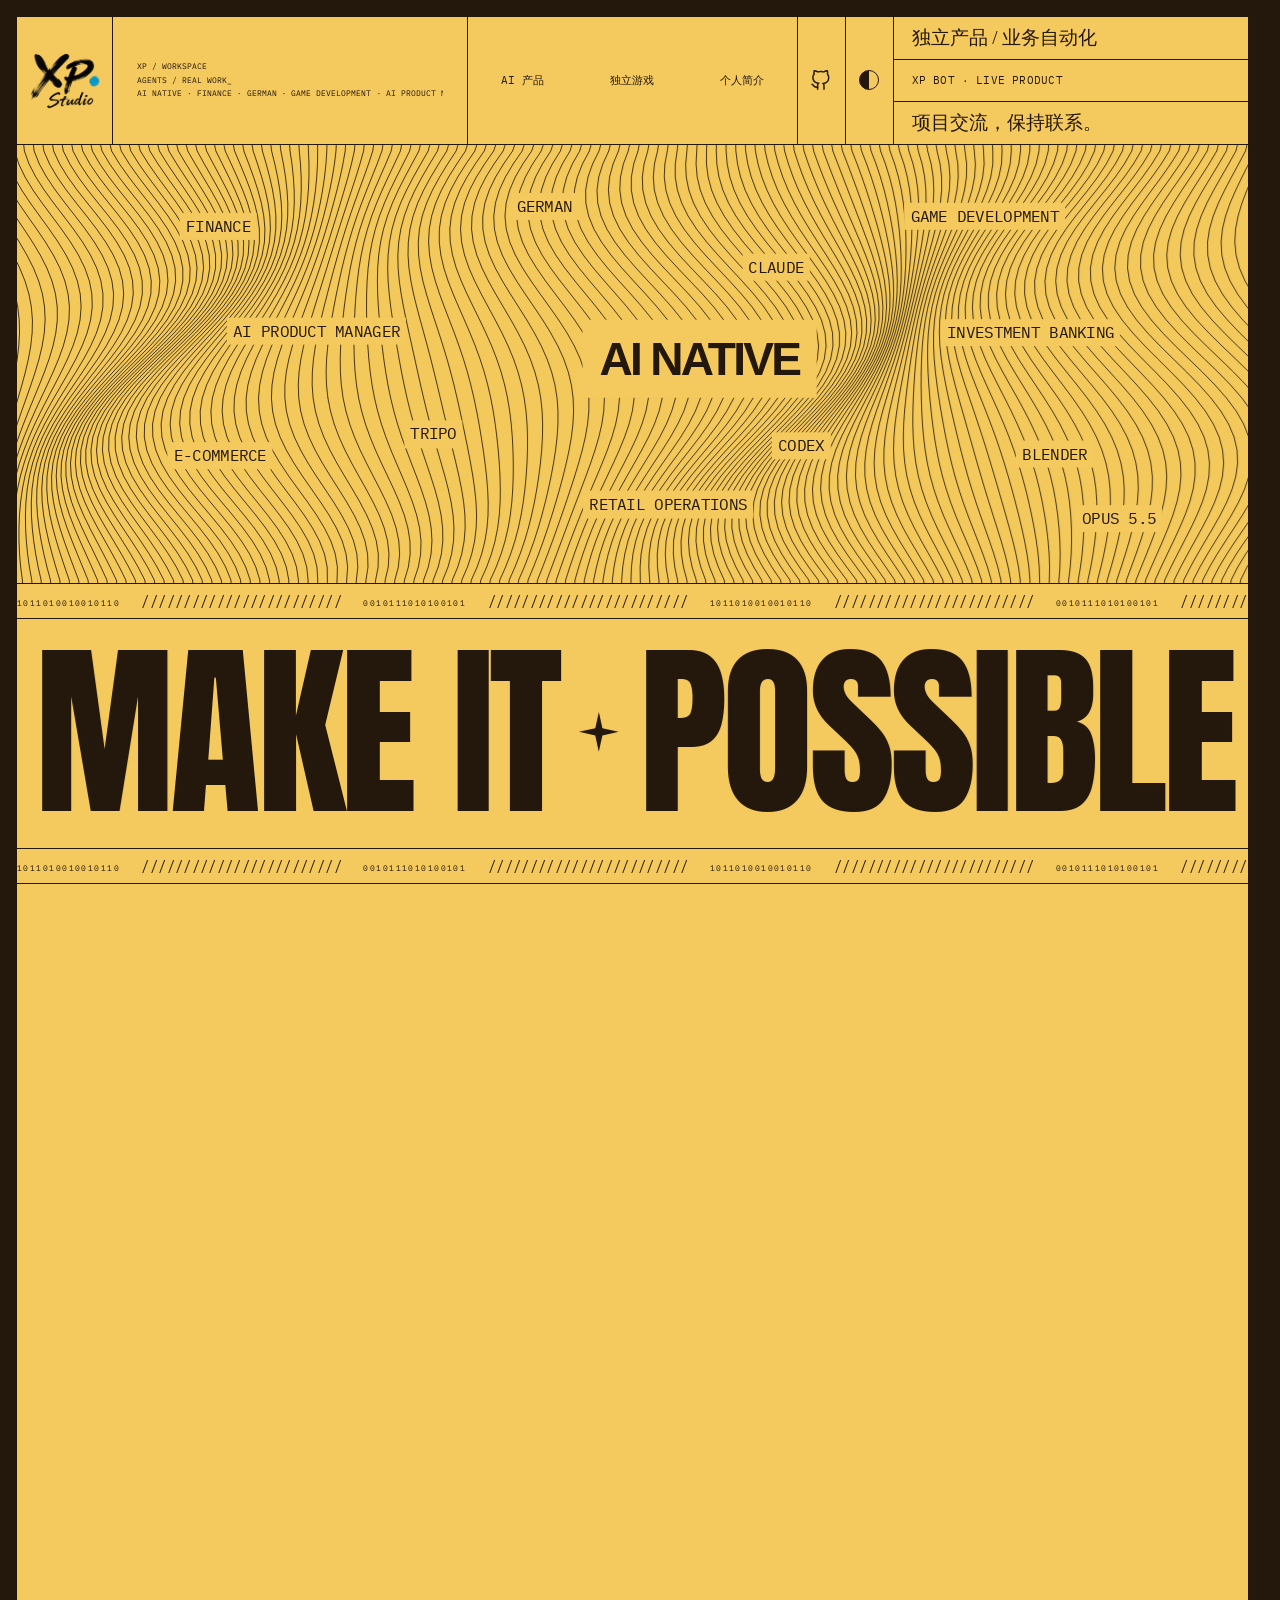
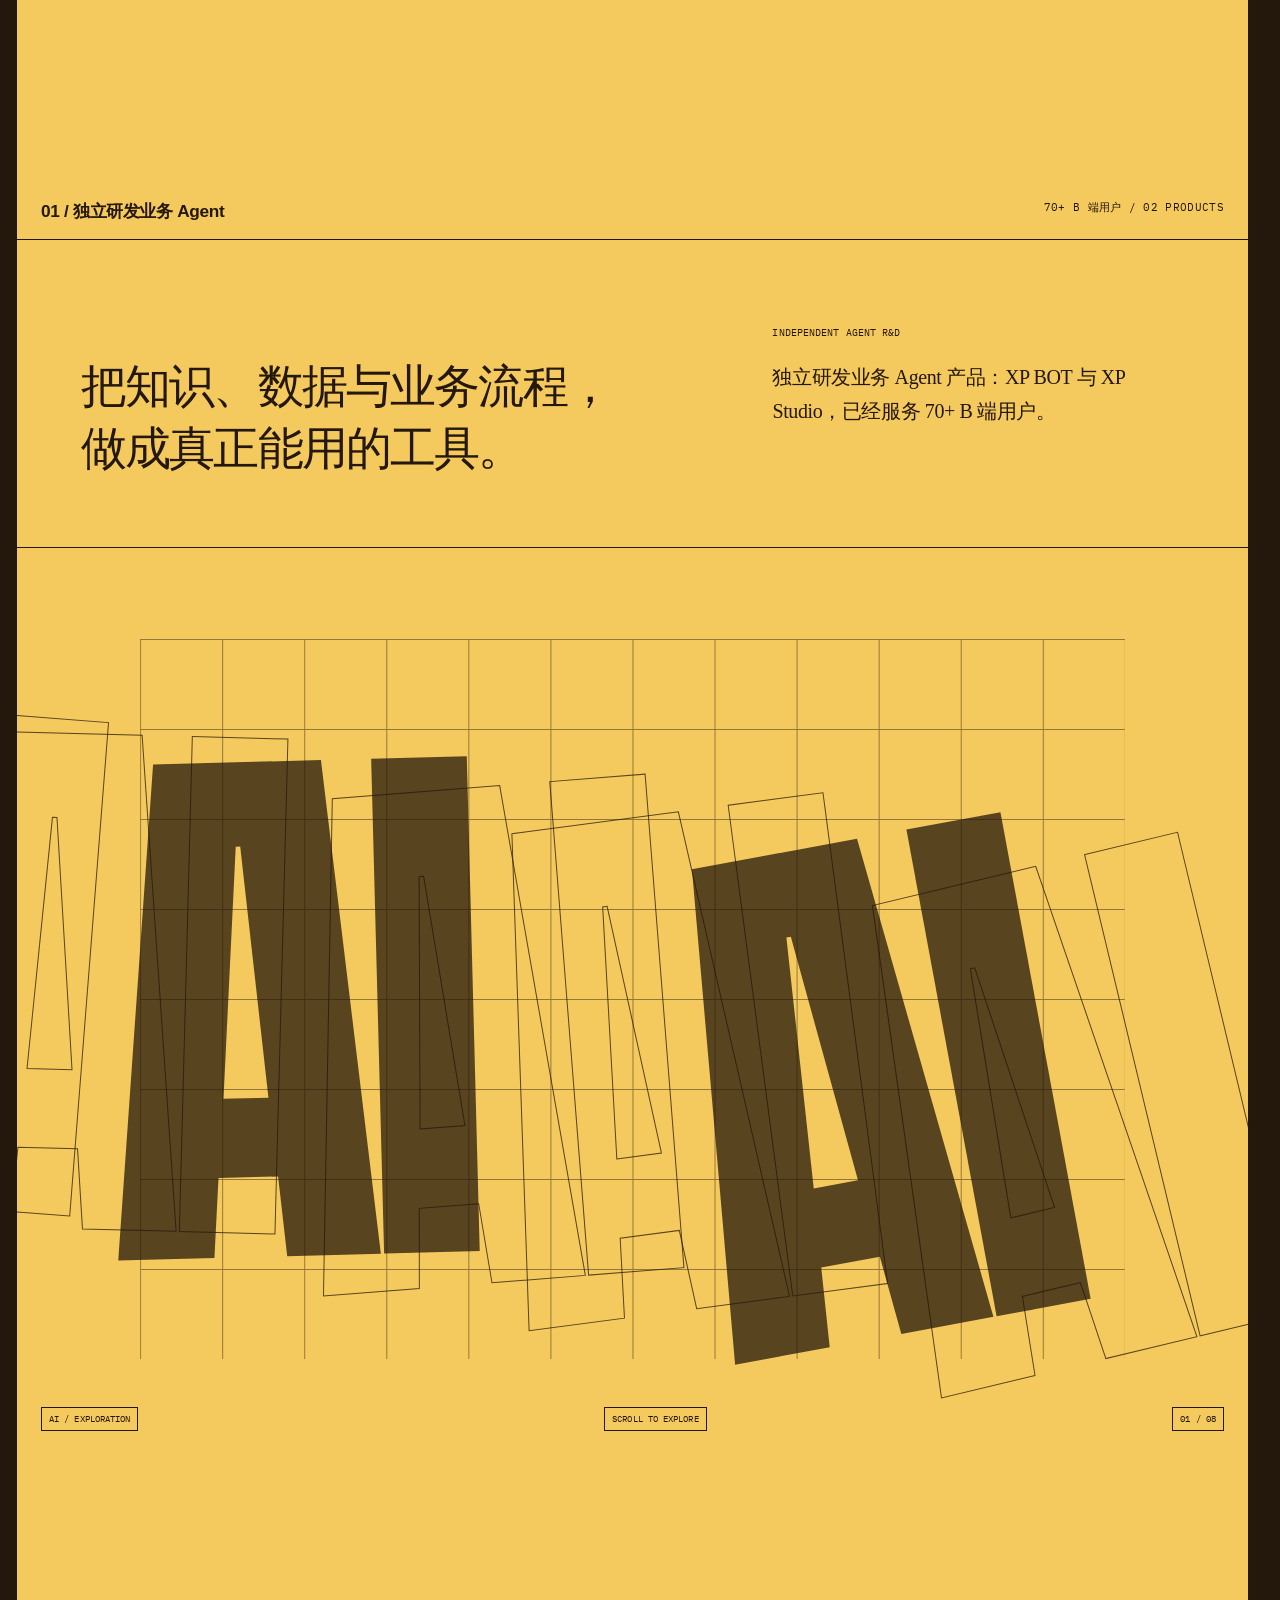
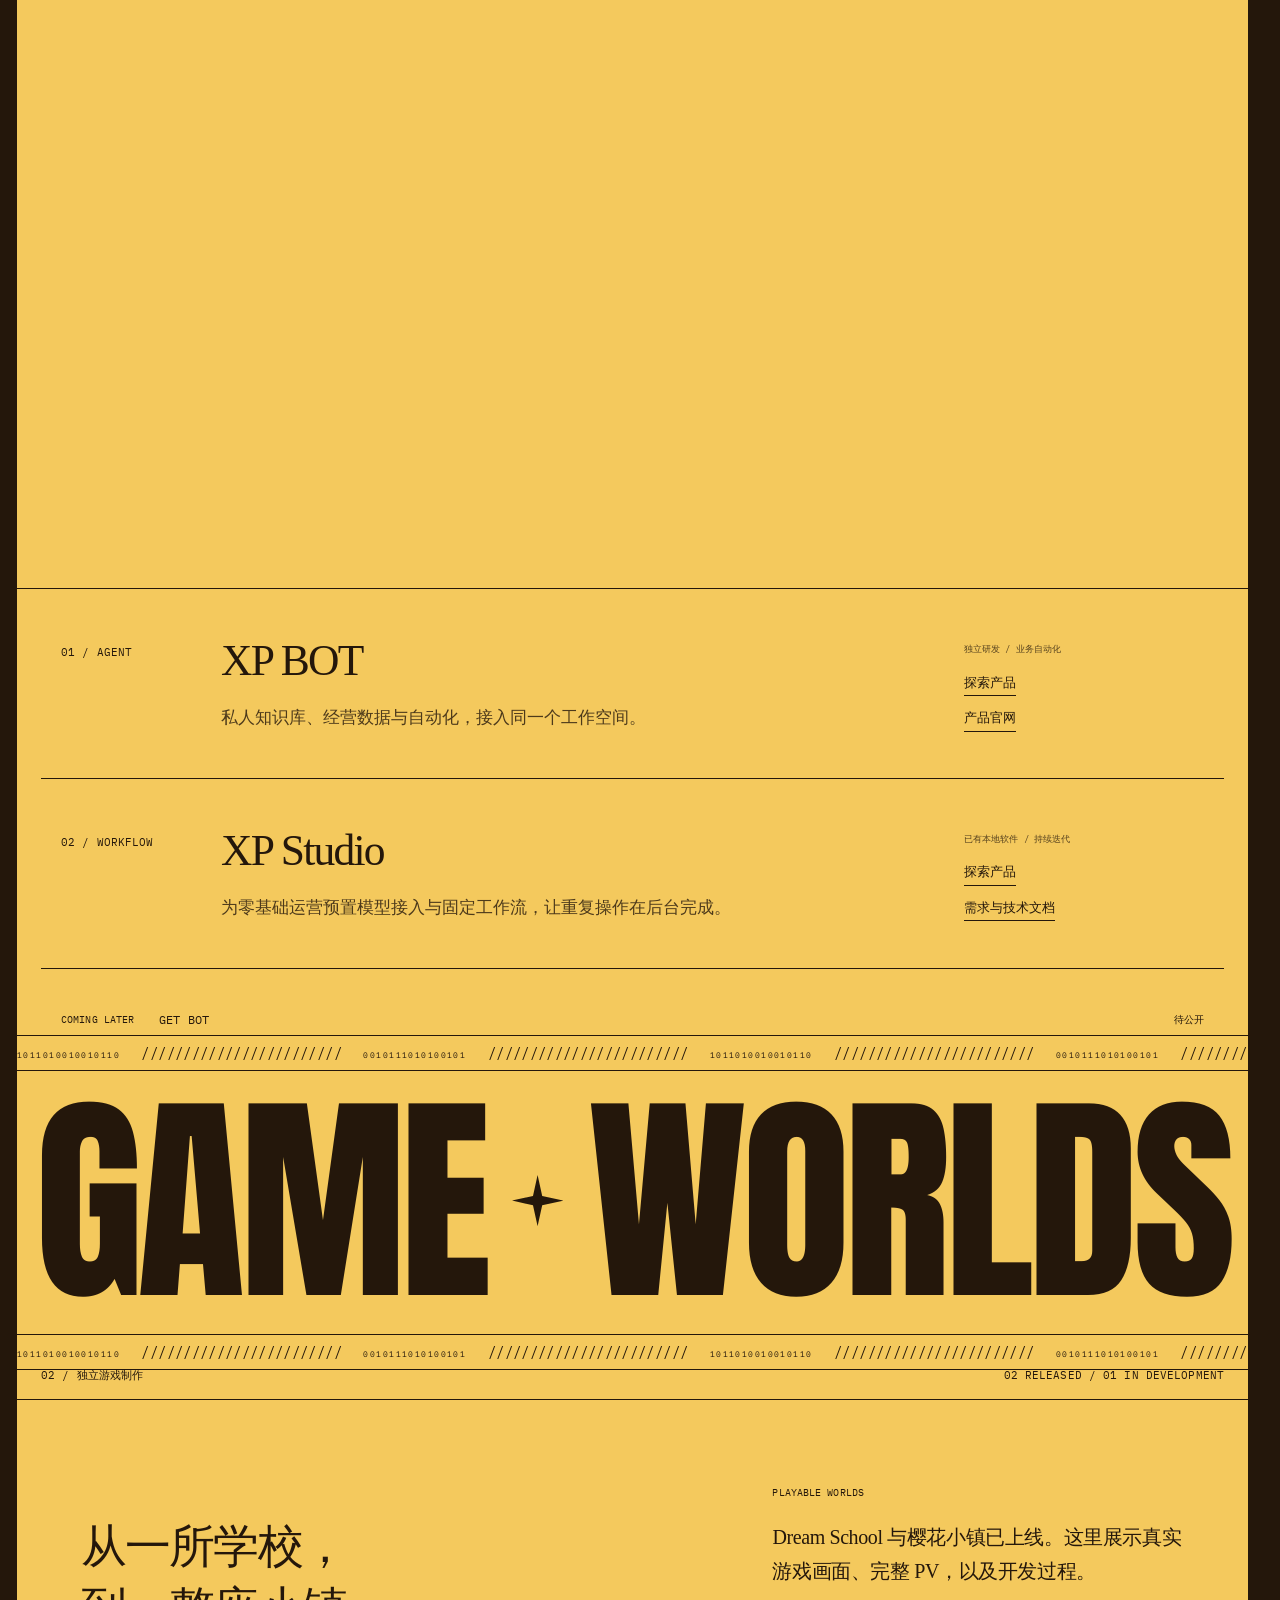
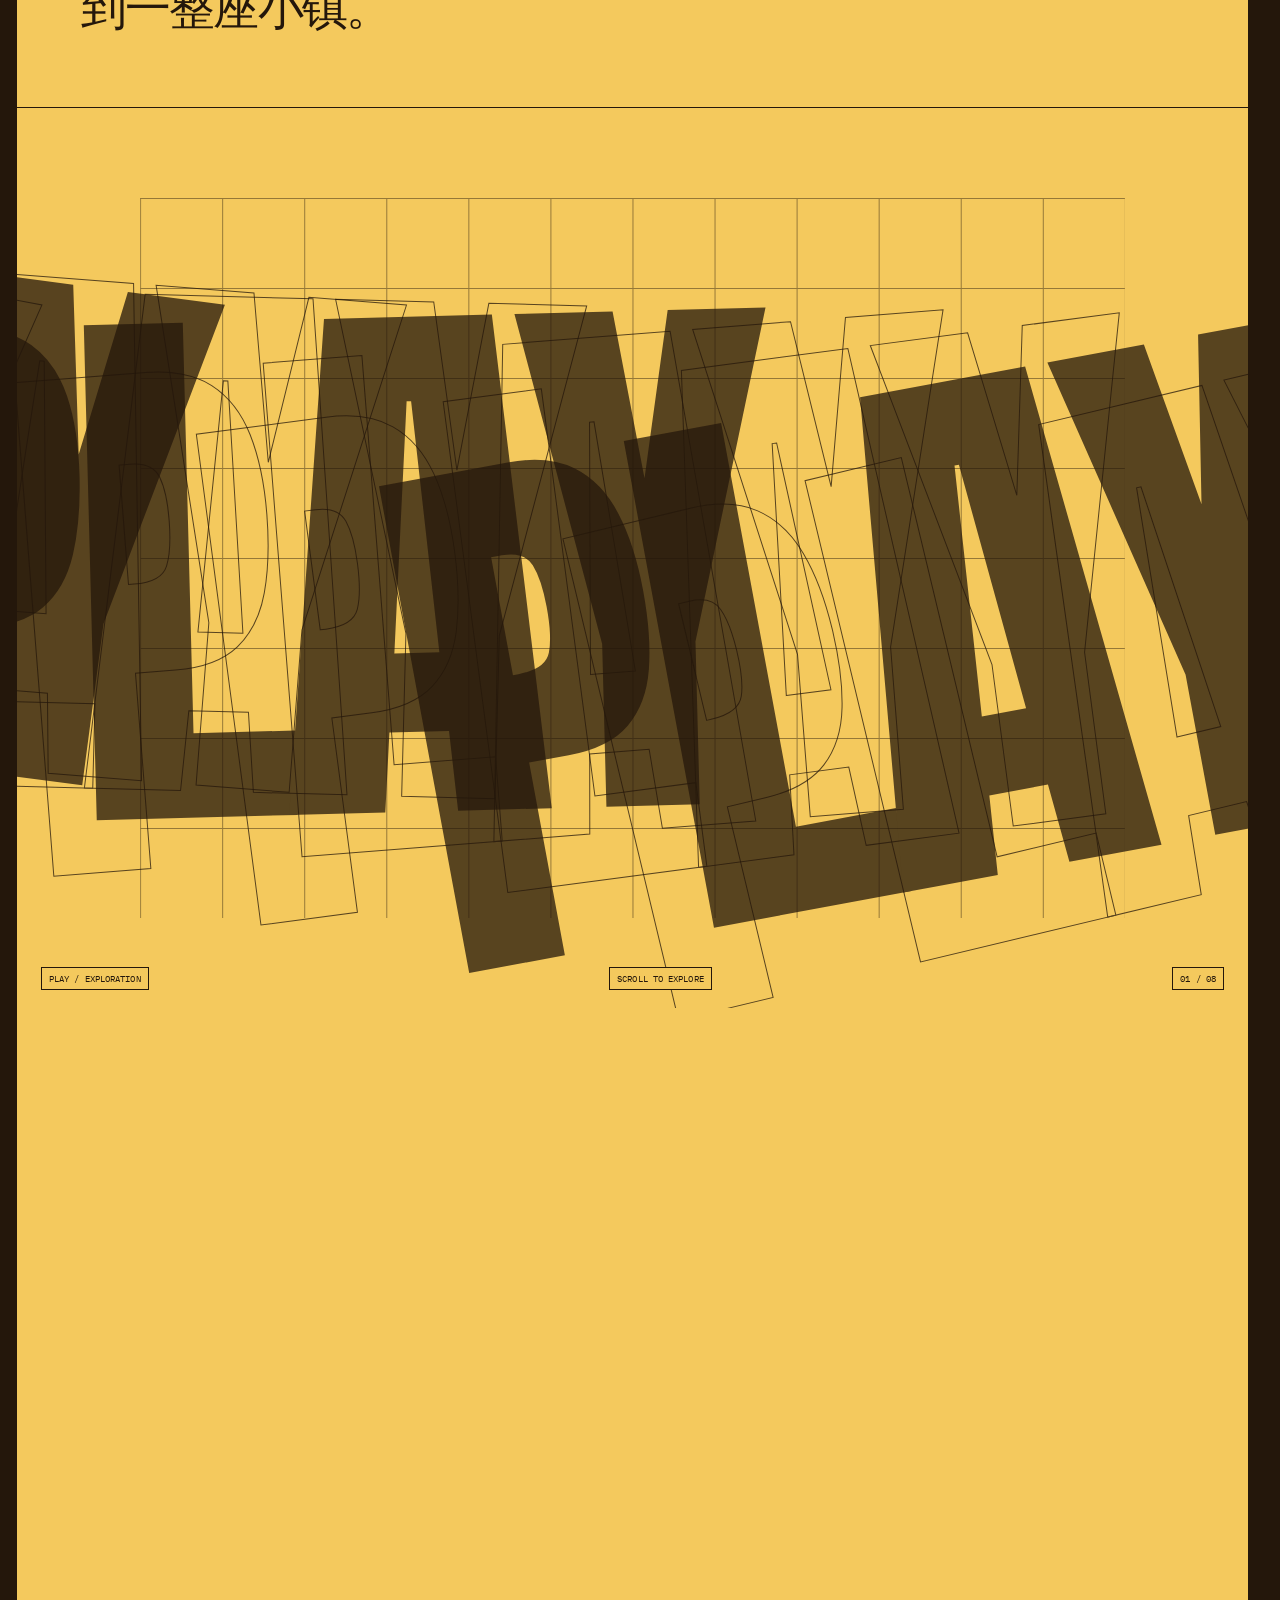
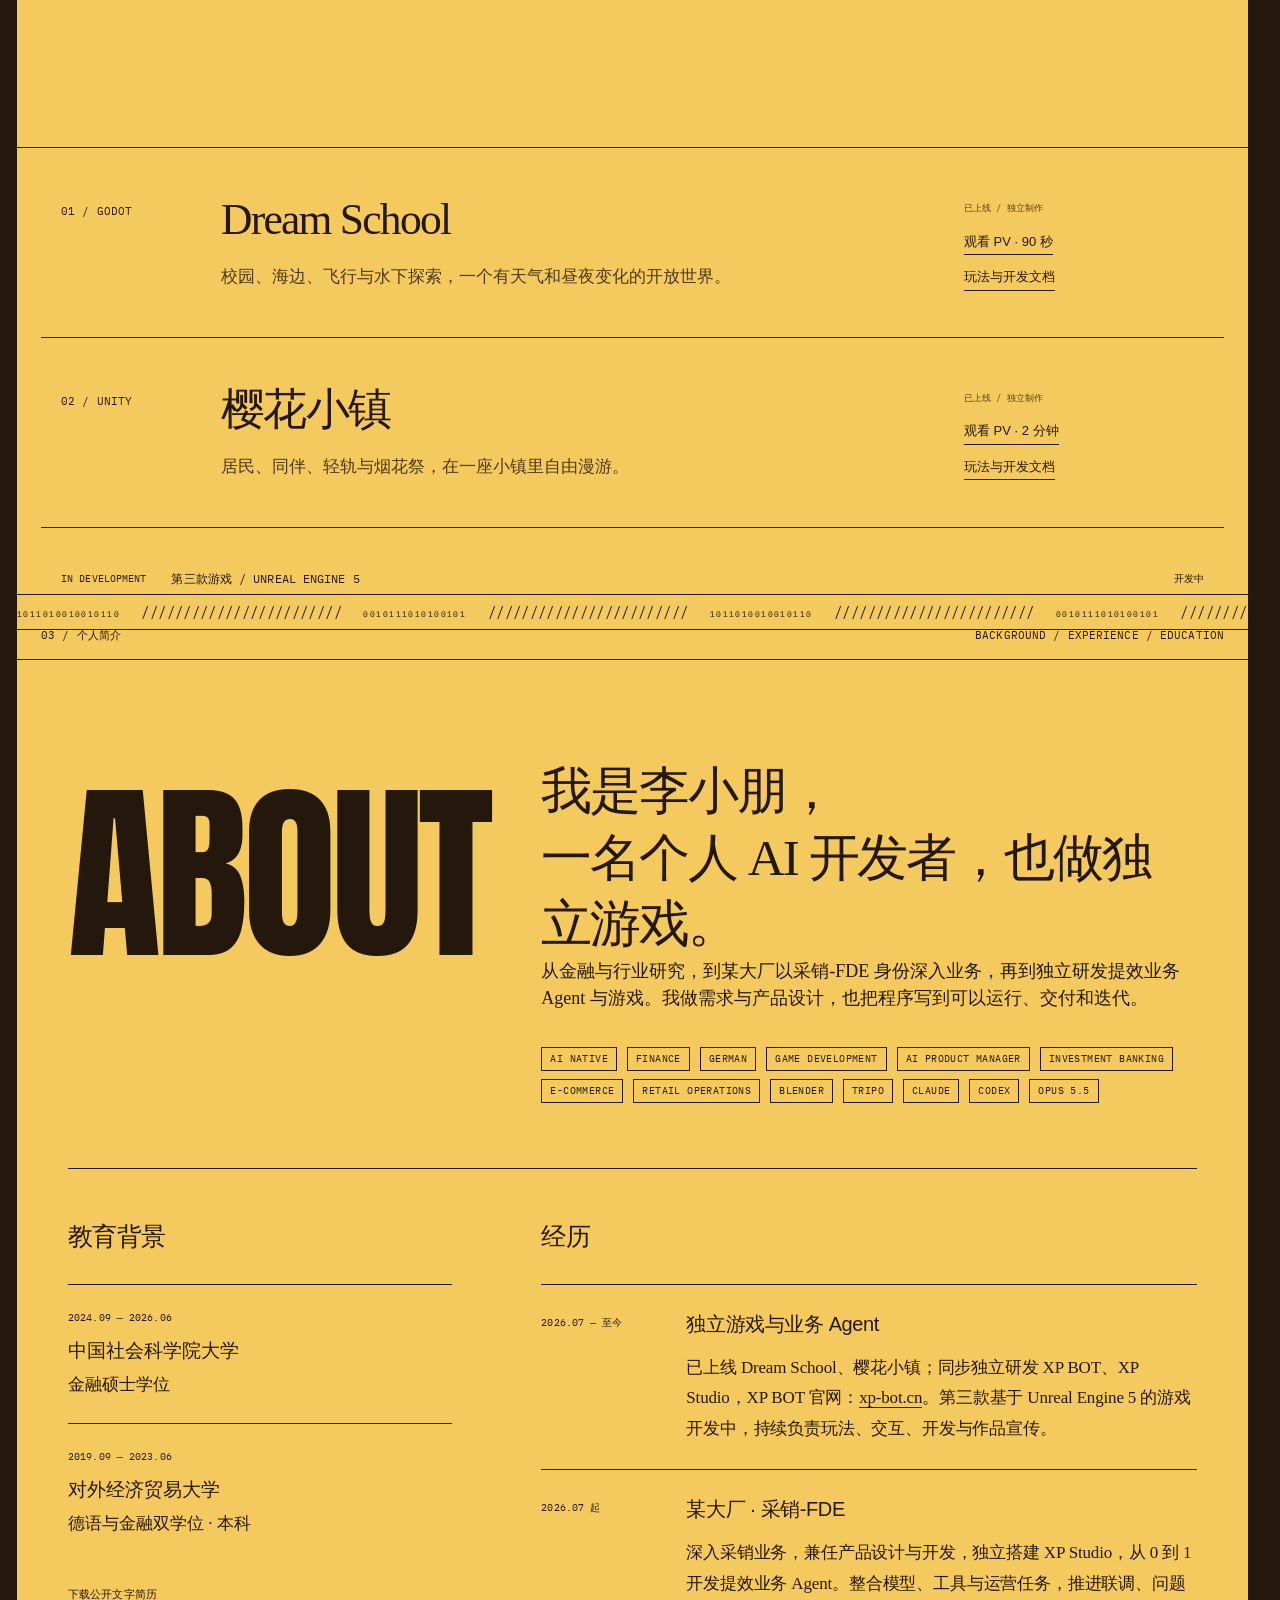
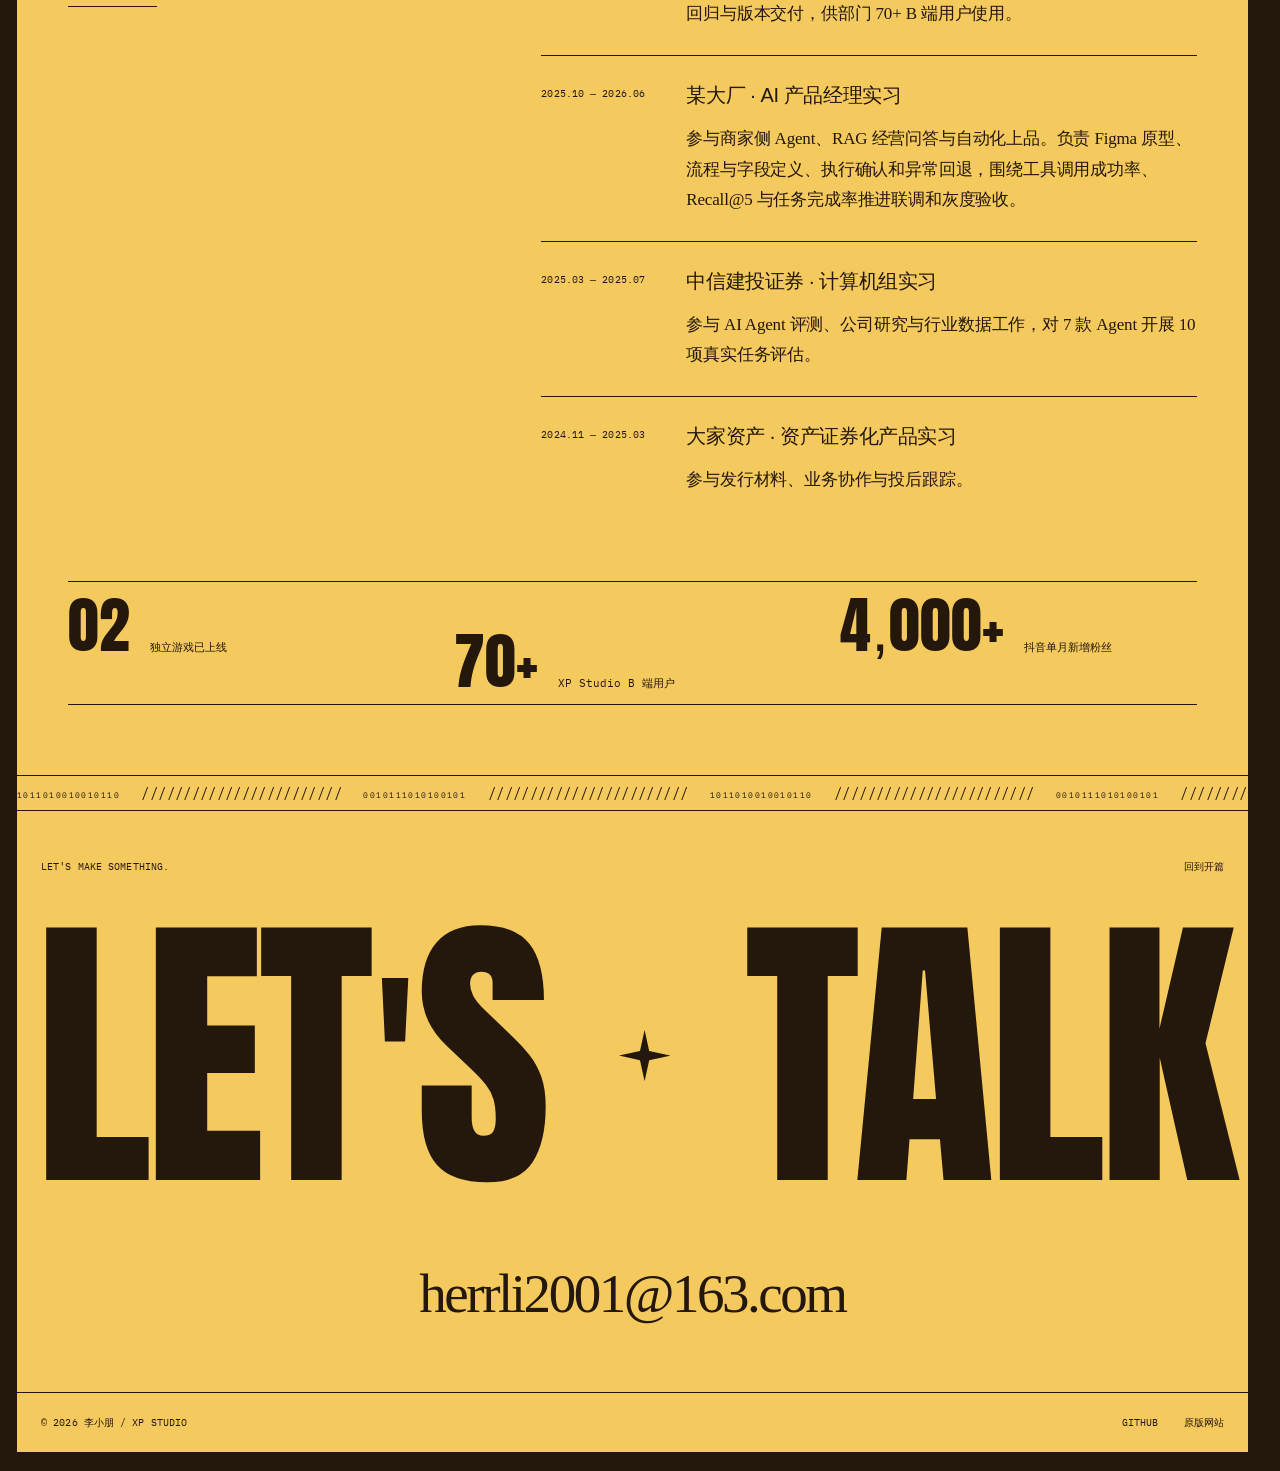
==== commit c8a07471: "Add scroll-driven wave opening, draggable keywords and correct FDE role" ====
--- a/studio-preview.html
+++ b/studio-preview.html
@@ -1,16 +1,30 @@
-<!doctype html><html lang="zh-CN"><head><meta charset="utf-8"><meta name="viewport" content="width=device-width,initial-scale=1"><meta name="robots" content="noindex"><title>李小朋 / XP Studio — AI 产品与独立游戏</title><meta name="description" content="李小朋的独立作品：XP BOT、XP Studio、Dream School、樱花小镇。AI 产品、游戏实机与个人经历。"><meta name="theme-color" content="#f4c95d"><link rel="icon" href="assets/studio/brand-full.png"><link rel="stylesheet" href="assets/studio-kinetic.css?v=kinetic-03"><script defer src="assets/studio-runtime.js?v=kinetic-03"></script><script defer src="assets/studio-kinetic.js?v=kinetic-03"></script><script defer src="assets/studio-products.js?v=kinetic-03"></script></head>
+<!doctype html><html lang="zh-CN"><head><meta charset="utf-8"><meta name="viewport" content="width=device-width,initial-scale=1"><meta name="robots" content="noindex"><title>李小朋 / XP Studio — AI 产品与独立游戏</title><meta name="description" content="李小朋的独立作品：XP BOT、XP Studio、Dream School、樱花小镇。AI 产品、游戏实机与个人经历。"><meta name="theme-color" content="#f4c95d"><link rel="icon" href="assets/studio/brand-full.png"><link rel="stylesheet" href="assets/studio-kinetic.css?v=kinetic-04"><link rel="stylesheet" href="assets/studio-opening.css?v=kinetic-04"><script defer src="assets/studio-runtime.js?v=kinetic-04"></script><script defer src="assets/studio-kinetic.js?v=kinetic-04"></script><script defer src="assets/studio-products.js?v=kinetic-04"></script></head>
 <body id="top"><a class="skip" href="#main">跳到作品</a><div class="site-shell">
 <header class="kinetic-header"><a class="site-logo" href="#top" aria-label="XP Studio 首页"><img src="assets/studio/brand-full.png" alt="XP Studio 完整手写标志" width="74" height="74"></a><div class="header-console" aria-hidden="true"><span>XP / WORKSPACE</span><span data-console>LOADING IDEAS_</span><span class="keyword-marquee" data-keywords><span>AI NATIVE · FINANCE · GERMAN · GAME DEVELOPMENT · AI PRODUCT MANAGER · INVESTMENT BANKING · E-COMMERCE · RETAIL OPERATIONS · BLENDER · TRIPO · CLAUDE · CODEX · OPUS 5.5</span></span></div><nav aria-label="主导航"><a href="#agents" data-roll-link>AI 产品</a><a href="#work" data-roll-link>独立游戏</a><a href="#about" data-roll-link>个人简介</a></nav><a class="github-cell" href="https://github.com/herrli2001-rgb" target="_blank" rel="noopener noreferrer" aria-label="GitHub"><svg viewBox="0 0 24 24" aria-hidden="true"><path d="M9 19c-4.3 1.3-4.3-2.2-6-2.7m12 5v-3.4a3 3 0 0 0-.8-2.3c2.7-.3 5.5-1.3 5.5-6A4.6 4.6 0 0 0 18.4 6a4.3 4.3 0 0 0-.1-3.3s-1-.3-3.4 1.2a11.7 11.7 0 0 0-6.2 0C6.3 2.4 5.3 2.7 5.3 2.7A4.3 4.3 0 0 0 5.2 6a4.6 4.6 0 0 0-1.3 3.3c0 4.7 2.8 5.7 5.5 6a3 3 0 0 0-.8 2.3v3.7"/></svg></a><button class="contrast-toggle" aria-label="切换对比度" aria-pressed="false"><span aria-hidden="true"></span></button><div class="header-aside"><p>独立产品 / 业务自动化</p><a class="header-product magnetic" href="https://xp-bot.cn/" target="_blank" rel="noopener noreferrer">XP BOT · LIVE PRODUCT</a><a href="#contact" data-roll-link>项目交流，保持联系。</a></div></header>
 <main id="main">
-<section class="opening" id="agents" data-chapter="01" aria-labelledby="ai-title"><div class="wave-field" data-waves><canvas aria-hidden="true"></canvas><span class="wave-caption mono">HOLD / MOVE / EXPLORE</span></div><div class="bit-strip" aria-hidden="true"><div class="bit-track">1011010010010110 <i>////////////////////////</i> 0010111010100101 <i>////////////////////////</i> 1011010010010110 <i>////////////////////////</i> 0010111010100101 <i>////////////////////////</i> 1011010010010110 <i>////////////////////////</i> 0010111010100101 <i>////////////////////////</i> 1011010010010110 <i>////////////////////////</i> 0010111010100101 <i>////////////////////////</i> 1011010010010110 <i>////////////////////////</i> 0010111010100101 <i>////////////////////////</i> 1011010010010110 <i>////////////////////////</i> 0010111010100101 <i>////////////////////////</i> </div></div><div class="display-line display-line--motto" id="ai-title" role="heading" aria-level="1" aria-label="MAKE IT POSSIBLE"><span data-roll-word>MAKE IT</span><svg class="display-star" viewBox="0 0 100 100" aria-hidden="true"><path d="M50 0 59 41 100 50 59 59 50 100 41 59 0 50 41 41Z"/></svg><span data-roll-word>POSSIBLE</span></div><div class="bit-strip" aria-hidden="true"><div class="bit-track">1011010010010110 <i>////////////////////////</i> 0010111010100101 <i>////////////////////////</i> 1011010010010110 <i>////////////////////////</i> 0010111010100101 <i>////////////////////////</i> 1011010010010110 <i>////////////////////////</i> 0010111010100101 <i>////////////////////////</i> 1011010010010110 <i>////////////////////////</i> 0010111010100101 <i>////////////////////////</i> 1011010010010110 <i>////////////////////////</i> 0010111010100101 <i>////////////////////////</i> 1011010010010110 <i>////////////////////////</i> 0010111010100101 <i>////////////////////////</i> </div></div></section>
+<div class="opening-sequence" data-opening-scroll><section class="opening" id="agents" data-chapter="01" aria-labelledby="ai-title"><div class="wave-field" data-waves><canvas aria-hidden="true"></canvas><div class="wave-keywords" aria-label="我的关键词">
+<button class="wave-word wave-word--lead" type="button" data-wave-word data-x="50" data-y="48" data-mobile-x="53" data-mobile-y="55" style="--x:50%;--y:48%;--mobile-x:53%;--mobile-y:55%" aria-label="AI NATIVE，可拖动，方向键移动，双击复位">AI NATIVE</button>
+<button class="wave-word" type="button" data-wave-word data-x="14" data-y="17" data-mobile-x="20" data-mobile-y="12" style="--x:14%;--y:17%;--mobile-x:20%;--mobile-y:12%" aria-label="FINANCE，可拖动，方向键移动，双击复位">FINANCE</button>
+<button class="wave-word" type="button" data-wave-word data-x="41" data-y="13" data-mobile-x="57" data-mobile-y="10" style="--x:41%;--y:13%;--mobile-x:57%;--mobile-y:10%" aria-label="GERMAN，可拖动，方向键移动，双击复位">GERMAN</button>
+<button class="wave-word" type="button" data-wave-word data-x="75" data-y="17" data-mobile-x="42" data-mobile-y="27" style="--x:75%;--y:17%;--mobile-x:42%;--mobile-y:27%" aria-label="GAME DEVELOPMENT，可拖动，方向键移动，双击复位">GAME DEVELOPMENT</button>
+<button class="wave-word" type="button" data-wave-word data-x="20" data-y="42" data-mobile-x="32" data-mobile-y="41" style="--x:20%;--y:42%;--mobile-x:32%;--mobile-y:41%" aria-label="AI PRODUCT MANAGER，可拖动，方向键移动，双击复位">AI PRODUCT MANAGER</button>
+<button class="wave-word" type="button" data-wave-word data-x="78" data-y="42" data-mobile-x="66" data-mobile-y="73" style="--x:78%;--y:42%;--mobile-x:66%;--mobile-y:73%" aria-label="INVESTMENT BANKING，可拖动，方向键移动，双击复位">INVESTMENT BANKING</button>
+<button class="wave-word" type="button" data-wave-word data-x="14" data-y="71" data-mobile-x="19" data-mobile-y="69" style="--x:14%;--y:71%;--mobile-x:19%;--mobile-y:69%" aria-label="E-COMMERCE，可拖动，方向键移动，双击复位">E-COMMERCE</button>
+<button class="wave-word" type="button" data-wave-word data-x="49" data-y="85" data-mobile-x="47" data-mobile-y="91" style="--x:49%;--y:85%;--mobile-x:47%;--mobile-y:91%" aria-label="RETAIL OPERATIONS，可拖动，方向键移动，双击复位">RETAIL OPERATIONS</button>
+<button class="wave-word" type="button" data-wave-word data-x="82" data-y="71" data-mobile-x="82" data-mobile-y="40" style="--x:82%;--y:71%;--mobile-x:82%;--mobile-y:40%" aria-label="BLENDER，可拖动，方向键移动，双击复位">BLENDER</button>
+<button class="wave-word" type="button" data-wave-word data-x="32" data-y="67" data-mobile-x="16" data-mobile-y="88" style="--x:32%;--y:67%;--mobile-x:16%;--mobile-y:88%" aria-label="TRIPO，可拖动，方向键移动，双击复位">TRIPO</button>
+<button class="wave-word" type="button" data-wave-word data-x="60" data-y="26" data-mobile-x="86" data-mobile-y="15" style="--x:60%;--y:26%;--mobile-x:86%;--mobile-y:15%" aria-label="CLAUDE，可拖动，方向键移动，双击复位">CLAUDE</button>
+<button class="wave-word" type="button" data-wave-word data-x="62" data-y="69" data-mobile-x="83" data-mobile-y="59" style="--x:62%;--y:69%;--mobile-x:83%;--mobile-y:59%" aria-label="CODEX，可拖动，方向键移动，双击复位">CODEX</button>
+<button class="wave-word" type="button" data-wave-word data-x="87" data-y="88" data-mobile-x="86" data-mobile-y="90" style="--x:87%;--y:88%;--mobile-x:86%;--mobile-y:90%" aria-label="OPUS 5.5，可拖动，方向键移动，双击复位">OPUS 5.5</button>
+</div><span class="wave-caption mono">DRAG WORDS / MOVE WAVES / SCROLL TO UNFOLD</span></div><div class="bit-strip" aria-hidden="true"><div class="bit-track">1011010010010110 <i>////////////////////////</i> 0010111010100101 <i>////////////////////////</i> 1011010010010110 <i>////////////////////////</i> 0010111010100101 <i>////////////////////////</i> 1011010010010110 <i>////////////////////////</i> 0010111010100101 <i>////////////////////////</i> 1011010010010110 <i>////////////////////////</i> 0010111010100101 <i>////////////////////////</i> 1011010010010110 <i>////////////////////////</i> 0010111010100101 <i>////////////////////////</i> 1011010010010110 <i>////////////////////////</i> 0010111010100101 <i>////////////////////////</i> </div></div><div class="display-line display-line--motto" id="ai-title" role="heading" aria-level="1" aria-label="MAKE IT POSSIBLE"><span data-roll-word>MAKE IT</span><svg class="display-star" viewBox="0 0 100 100" aria-hidden="true"><path d="M50 0 59 41 100 50 59 59 50 100 41 59 0 50 41 41Z"/></svg><span data-roll-word>POSSIBLE</span></div><div class="bit-strip" aria-hidden="true"><div class="bit-track">1011010010010110 <i>////////////////////////</i> 0010111010100101 <i>////////////////////////</i> 1011010010010110 <i>////////////////////////</i> 0010111010100101 <i>////////////////////////</i> 1011010010010110 <i>////////////////////////</i> 0010111010100101 <i>////////////////////////</i> 1011010010010110 <i>////////////////////////</i> 0010111010100101 <i>////////////////////////</i> 1011010010010110 <i>////////////////////////</i> 0010111010100101 <i>////////////////////////</i> 1011010010010110 <i>////////////////////////</i> 0010111010100101 <i>////////////////////////</i> </div></div></section></div>
 <div class="section-caption section-caption--ai mono"><span>01 / 独立研发业务 Agent</span><span>70+ B 端用户 / 02 PRODUCTS</span></div>
-<section class="editorial-statement"><p>把知识、数据与业务流程，<br>做成真正能用的工具。</p><div><span class="mono">INDEPENDENT AGENT R&D</span><p>独立研发业务 Agent 产品：XP BOT 与 XP Studio，已经服务 70+ B 端用户。</p><span class="mono site-proof-label">INDEPENDENT DEPLOYMENT</span><p>作品集网站与 XP BOT 产品官网均已使用真实域名和服务器独立部署，持续运行并迭代。XP Studio 作为桌面产品，当前以开发预览形式展示。</p></div></section>
+<section class="editorial-statement"><p>把知识、数据与业务流程，<br>做成真正能用的工具。</p><div><span class="mono">INDEPENDENT AGENT R&D</span><p>独立研发业务 Agent 产品：XP BOT 与 XP Studio，已经服务 70+ B 端用户。</p></div></section>
 <section class="work-sequence" data-wall="ai" aria-label="AI 产品动态作品墙"><div class="wall-stage"><div class="wall-grid" aria-hidden="true"></div><div class="wall-ghosts"><span style="--ghost:0" aria-hidden="true">AI</span><span style="--ghost:1" aria-hidden="true">AI</span><span style="--ghost:2" aria-hidden="true">AI</span><span style="--ghost:3" aria-hidden="true">AI</span><span style="--ghost:4" aria-hidden="true">AI</span><span style="--ghost:5" aria-hidden="true">AI</span><span style="--ghost:6" aria-hidden="true">AI</span><span style="--ghost:7" aria-hidden="true">AI</span><span style="--ghost:8" aria-hidden="true">AI</span><span style="--ghost:9" aria-hidden="true">AI</span></div><div class="wall-gallery"><button class="work-tile" data-project="bot" data-wall-card aria-label="XP BOT：定时任务 / 界面实录"><span class="tile-inner"><img src="assets/products/bot-overview.jpg" alt="XP BOT / 定时任务 / 界面实录" width="1280" height="736" loading="lazy" draggable="false"><video data-tile-video="assets/products/bot-automation.mp4" muted loop playsinline preload="none" aria-hidden="true"></video><span class="tile-caption"><strong>XP BOT</strong><span>定时任务 / 界面实录</span><small>#01/08</small></span></span></button><button class="work-tile" data-project="studio" data-wall-card aria-label="XP Studio：首页 / Agent 工作台"><span class="tile-inner"><img src="assets/studio/xp-home.png" alt="XP Studio / 首页 / Agent 工作台" width="1280" height="736" loading="lazy" draggable="false"><span class="tile-caption"><strong>XP Studio</strong><span>首页 / Agent 工作台</span><small>#02/08</small></span></span></button><button class="work-tile" data-project="bot" data-wall-card aria-label="XP BOT：图片与模板 / 界面实录"><span class="tile-inner"><img src="assets/products/bot-templates.jpg" alt="XP BOT / 图片与模板 / 界面实录" width="1280" height="736" loading="lazy" draggable="false"><video data-tile-video="assets/products/bot-templates.mp4" muted loop playsinline preload="none" aria-hidden="true"></video><span class="tile-caption"><strong>XP BOT</strong><span>图片与模板 / 界面实录</span><small>#03/08</small></span></span></button><button class="work-tile" data-project="studio" data-wall-card aria-label="XP Studio：经营日报 / 空状态"><span class="tile-inner"><img src="assets/studio/xp-dashboard.png" alt="XP Studio / 经营日报 / 空状态" width="1280" height="736" loading="lazy" draggable="false"><span class="tile-caption"><strong>XP Studio</strong><span>经营日报 / 空状态</span><small>#04/08</small></span></span></button><button class="work-tile" data-project="bot" data-wall-card aria-label="XP BOT：接入与复用 / 已脱敏"><span class="tile-inner"><img src="assets/products/bot-setup.jpg" alt="XP BOT / 接入与复用 / 已脱敏" width="1280" height="736" loading="lazy" draggable="false"><span class="tile-caption"><strong>XP BOT</strong><span>接入与复用 / 已脱敏</span><small>#05/08</small></span></span></button><button class="work-tile" data-project="studio" data-wall-card aria-label="XP Studio：说人话 / 营销表达"><span class="tile-inner"><img src="assets/studio/xp-human.png" alt="XP Studio / 说人话 / 营销表达" width="1280" height="736" loading="lazy" draggable="false"><span class="tile-caption"><strong>XP Studio</strong><span>说人话 / 营销表达</span><small>#06/08</small></span></span></button><button class="work-tile" data-project="bot" data-wall-card aria-label="XP BOT：自动化 / 已脱敏"><span class="tile-inner"><img src="assets/products/bot-overview.jpg" alt="XP BOT / 自动化 / 已脱敏" width="1280" height="736" loading="lazy" draggable="false"><span class="tile-caption"><strong>XP BOT</strong><span>自动化 / 已脱敏</span><small>#07/08</small></span></span></button><button class="work-tile" data-project="studio" data-wall-card aria-label="XP Studio：搜索词 / 采集与分析"><span class="tile-inner"><img src="assets/studio/xp-search.png" alt="XP Studio / 搜索词 / 采集与分析" width="1280" height="736" loading="lazy" draggable="false"><span class="tile-caption"><strong>XP Studio</strong><span>搜索词 / 采集与分析</span><small>#08/08</small></span></span></button></div><div class="wall-caption mono"><span>AI / EXPLORATION</span><span>SCROLL TO EXPLORE</span><span data-wall-count>00 / 08</span></div></div></section>
-<div class="project-index" aria-label="AI 产品项目索引"><article><span class="record-no mono">01 / AGENT</span><div><button class="record-title" data-project="bot" data-roll-link>XP BOT</button><p>私人知识库、经营数据与自动化，接入同一个工作空间。</p></div><div class="record-actions"><span class="mono">双端规划 / 开发预览</span><button data-project="bot">探索产品</button><a href="https://xp-bot.cn/" target="_blank" rel="noopener noreferrer">产品官网</a></div></article><article><span class="record-no mono">02 / WORKFLOW</span><div><button class="record-title" data-project="studio" data-roll-link>XP Studio</button><p>为零基础运营预置模型接入与固定工作流，让重复操作在后台完成。</p></div><div class="record-actions"><span class="mono">已有本地软件 / 持续迭代</span><button data-project="studio">探索产品</button><a href="docs/xp-studio-technical.html">需求与技术文档</a></div></article><div class="future-record mono"><span>COMING LATER</span><strong>get bot</strong><span>待公开</span></div></div>
+<div class="project-index" aria-label="AI 产品项目索引"><article><span class="record-no mono">01 / AGENT</span><div><button class="record-title" data-project="bot" data-roll-link>XP BOT</button><p>私人知识库、经营数据与自动化，接入同一个工作空间。</p></div><div class="record-actions"><span class="mono">独立研发 / 业务自动化</span><button data-project="bot">探索产品</button><a href="https://xp-bot.cn/" target="_blank" rel="noopener noreferrer">产品官网</a></div></article><article><span class="record-no mono">02 / WORKFLOW</span><div><button class="record-title" data-project="studio" data-roll-link>XP Studio</button><p>为零基础运营预置模型接入与固定工作流，让重复操作在后台完成。</p></div><div class="record-actions"><span class="mono">已有本地软件 / 持续迭代</span><button data-project="studio">探索产品</button><a href="docs/xp-studio-technical.html">需求与技术文档</a></div></article><div class="future-record mono"><span>COMING LATER</span><strong>get bot</strong><span>待公开</span></div></div>
 <div class="bit-strip" aria-hidden="true"><div class="bit-track">1011010010010110 <i>////////////////////////</i> 0010111010100101 <i>////////////////////////</i> 1011010010010110 <i>////////////////////////</i> 0010111010100101 <i>////////////////////////</i> 1011010010010110 <i>////////////////////////</i> 0010111010100101 <i>////////////////////////</i> 1011010010010110 <i>////////////////////////</i> 0010111010100101 <i>////////////////////////</i> 1011010010010110 <i>////////////////////////</i> 0010111010100101 <i>////////////////////////</i> 1011010010010110 <i>////////////////////////</i> 0010111010100101 <i>////////////////////////</i> </div></div>
 <section class="games-chapter" id="work" data-chapter="02" aria-labelledby="games-title"><div class="display-line display-line--games" id="games-title" role="heading" aria-level="2" aria-label="独立游戏制作"><span data-roll-word>GAME</span><svg class="display-star" viewBox="0 0 100 100" aria-hidden="true"><path d="M50 0 59 41 100 50 59 59 50 100 41 59 0 50 41 41Z"/></svg><span data-roll-word>WORLDS</span></div><div class="bit-strip" aria-hidden="true"><div class="bit-track">1011010010010110 <i>////////////////////////</i> 0010111010100101 <i>////////////////////////</i> 1011010010010110 <i>////////////////////////</i> 0010111010100101 <i>////////////////////////</i> 1011010010010110 <i>////////////////////////</i> 0010111010100101 <i>////////////////////////</i> 1011010010010110 <i>////////////////////////</i> 0010111010100101 <i>////////////////////////</i> 1011010010010110 <i>////////////////////////</i> 0010111010100101 <i>////////////////////////</i> 1011010010010110 <i>////////////////////////</i> 0010111010100101 <i>////////////////////////</i> </div></div><div class="section-caption mono"><span>02 / 独立游戏制作</span><span>02 RELEASED / 01 IN DEVELOPMENT</span></div><section class="editorial-statement"><p>从一所学校，<br>到一整座小镇。</p><div><span class="mono">PLAYABLE WORLDS</span><p>Dream School 与樱花小镇已上线。这里展示真实游戏画面、完整 PV，以及开发过程。</p></div></section><section class="work-sequence" data-wall="game" aria-label="独立游戏动态作品墙"><div class="wall-stage"><div class="wall-grid" aria-hidden="true"></div><div class="wall-ghosts"><span style="--ghost:0" aria-hidden="true">PLAY</span><span style="--ghost:1" aria-hidden="true">PLAY</span><span style="--ghost:2" aria-hidden="true">PLAY</span><span style="--ghost:3" aria-hidden="true">PLAY</span><span style="--ghost:4" aria-hidden="true">PLAY</span><span style="--ghost:5" aria-hidden="true">PLAY</span><span style="--ghost:6" aria-hidden="true">PLAY</span><span style="--ghost:7" aria-hidden="true">PLAY</span><span style="--ghost:8" aria-hidden="true">PLAY</span><span style="--ghost:9" aria-hidden="true">PLAY</span></div><div class="wall-gallery"><button class="work-tile" data-case="sakura" data-wall-card aria-label="樱花小镇：烟花祭 / 实机"><span class="tile-inner"><img src="assets/studio/sakura-cover.webp" alt="樱花小镇 / 烟花祭 / 实机" width="1280" height="736" loading="lazy" draggable="false"><video data-tile-video="assets/studio/sakura-loop.mp4" muted loop playsinline preload="none" aria-hidden="true"></video><span class="tile-caption"><strong>樱花小镇</strong><span>烟花祭 / 实机</span><small>#01/08</small></span></span></button><button class="work-tile" data-case="dream" data-wall-card aria-label="Dream School：校园 / 实机"><span class="tile-inner"><img src="assets/portfolio/dream-campus.webp" alt="Dream School / 校园 / 实机" width="1280" height="736" loading="lazy" draggable="false"><video data-tile-video="assets/portfolio/dream-preview.mp4" muted loop playsinline preload="none" aria-hidden="true"></video><span class="tile-caption"><strong>Dream School</strong><span>校园 / 实机</span><small>#02/08</small></span></span></button><button class="work-tile" data-case="sakura" data-wall-card aria-label="樱花小镇：街道 / 实机"><span class="tile-inner"><img src="assets/portfolio/sakura-street.webp" alt="樱花小镇 / 街道 / 实机" width="1280" height="736" loading="lazy" draggable="false"><span class="tile-caption"><strong>樱花小镇</strong><span>街道 / 实机</span><small>#03/08</small></span></span></button><button class="work-tile" data-case="dream" data-wall-card aria-label="Dream School：海边 / 实机"><span class="tile-inner"><img src="assets/portfolio/dream-ocean.webp" alt="Dream School / 海边 / 实机" width="1280" height="736" loading="lazy" draggable="false"><span class="tile-caption"><strong>Dream School</strong><span>海边 / 实机</span><small>#04/08</small></span></span></button><button class="work-tile" data-case="sakura" data-wall-card aria-label="樱花小镇：居民与烟花 / 实机"><span class="tile-inner"><img src="assets/portfolio/sakura-festival.webp" alt="樱花小镇 / 居民与烟花 / 实机" width="1280" height="736" loading="lazy" draggable="false"><span class="tile-caption"><strong>樱花小镇</strong><span>居民与烟花 / 实机</span><small>#05/08</small></span></span></button><button class="work-tile" data-case="dream" data-wall-card aria-label="Dream School：交通 / 实机"><span class="tile-inner"><img src="assets/portfolio/dream-train.webp" alt="Dream School / 交通 / 实机" width="1280" height="736" loading="lazy" draggable="false"><span class="tile-caption"><strong>Dream School</strong><span>交通 / 实机</span><small>#06/08</small></span></span></button><button class="work-tile" data-case="sakura" data-wall-card aria-label="樱花小镇：漫游 / 实机"><span class="tile-inner"><img src="assets/portfolio/sakura-day.webp" alt="樱花小镇 / 漫游 / 实机" width="1280" height="736" loading="lazy" draggable="false"><span class="tile-caption"><strong>樱花小镇</strong><span>漫游 / 实机</span><small>#07/08</small></span></span></button><button class="work-tile" data-case="dream" data-wall-card aria-label="Dream School：课堂 / 实机"><span class="tile-inner"><img src="assets/portfolio/dream-classroom.webp" alt="Dream School / 课堂 / 实机" width="1280" height="736" loading="lazy" draggable="false"><span class="tile-caption"><strong>Dream School</strong><span>课堂 / 实机</span><small>#08/08</small></span></span></button></div><div class="wall-caption mono"><span>PLAY / EXPLORATION</span><span>SCROLL TO EXPLORE</span><span data-wall-count>00 / 08</span></div></div></section><div class="project-index" aria-label="游戏项目索引"><article><span class="record-no mono">01 / GODOT</span><div><button class="record-title" data-case="dream" data-roll-link>Dream School</button><p>校园、海边、飞行与水下探索，一个有天气和昼夜变化的开放世界。</p></div><div class="record-actions"><span class="mono">已上线 / 独立制作</span><button data-film="dream">观看 PV · 90 秒</button><button data-case="dream">玩法与开发文档</button></div></article><article><span class="record-no mono">02 / UNITY</span><div><button class="record-title" data-case="sakura" data-roll-link>樱花小镇</button><p>居民、同伴、轻轨与烟花祭，在一座小镇里自由漫游。</p></div><div class="record-actions"><span class="mono">已上线 / 独立制作</span><button data-film="sakura">观看 PV · 2 分钟</button><button data-case="sakura">玩法与开发文档</button></div></article><div class="future-record mono"><span>IN DEVELOPMENT</span><strong>第三款游戏 / Unreal Engine 5</strong><span>开发中</span></div></div></section>
 <div class="bit-strip" aria-hidden="true"><div class="bit-track">1011010010010110 <i>////////////////////////</i> 0010111010100101 <i>////////////////////////</i> 1011010010010110 <i>////////////////////////</i> 0010111010100101 <i>////////////////////////</i> 1011010010010110 <i>////////////////////////</i> 0010111010100101 <i>////////////////////////</i> 1011010010010110 <i>////////////////////////</i> 0010111010100101 <i>////////////////////////</i> 1011010010010110 <i>////////////////////////</i> 0010111010100101 <i>////////////////////////</i> 1011010010010110 <i>////////////////////////</i> 0010111010100101 <i>////////////////////////</i> </div></div>
-<section class="personal-chapter" id="about" data-chapter="03" aria-labelledby="about-title"><div class="section-caption mono"><span>03 / 个人简介</span><span>BACKGROUND / EXPERIENCE / EDUCATION</span></div><div class="about-top"><h2 id="about-title" data-roll-word>ABOUT</h2><div><p class="about-lede">我是李小朋，<br>一名个人 AI 开发者，也做独立游戏。</p><p>从金融与行业研究，到某大厂 PDE 深入业务，再到独立研发提效业务 Agent 与游戏。我做需求与产品设计，也把程序写到可以运行、交付和迭代。</p><div class="keyword-cloud" aria-label="Personal keywords"><span class="magnetic">AI NATIVE</span><span class="magnetic">FINANCE</span><span class="magnetic">GERMAN</span><span class="magnetic">GAME DEVELOPMENT</span><span class="magnetic">AI PRODUCT MANAGER</span><span class="magnetic">INVESTMENT BANKING</span><span class="magnetic">E-COMMERCE</span><span class="magnetic">RETAIL OPERATIONS</span><span class="magnetic">BLENDER</span><span class="magnetic">TRIPO</span><span class="magnetic">CLAUDE</span><span class="magnetic">CODEX</span><span class="magnetic">OPUS 5.5</span></div></div></div><div class="resume-grid"><section><h3>教育背景</h3><article class="education-row"><span class="mono">2024.09 — 2026.06</span><h4>中国社会科学院大学</h4><p>金融硕士学位</p></article><article class="education-row"><span class="mono">2019.09 — 2023.06</span><h4>对外经济贸易大学</h4><p>德语与金融双学位 · 本科</p></article><a class="resume-download mono" href="docs/lixiaopeng-profile.txt" download>下载公开文字简历</a></section><section class="experience"><h3>经历</h3><article><time class="mono">2026.07 — 至今</time><div><h4>独立游戏与业务 Agent</h4><p>已上线 Dream School、樱花小镇；同步独立研发 XP BOT、XP Studio，XP BOT 官网：<a class="inline-link" href="https://xp-bot.cn/" target="_blank" rel="noopener noreferrer">xp-bot.cn</a>。第三款基于 Unreal Engine 5 的游戏开发中，持续负责玩法、交互、开发与作品宣传。</p></div></article><article><time class="mono">2026.07 起</time><div><h4>某大厂 · PDE</h4><p>深入业务，兼任产品设计与开发，独立搭建 XP Studio，从 0 到 1 开发提效业务 Agent。整合模型、工具与运营任务，推进联调、问题回归与版本交付，供部门 70+ B 端用户使用。</p></div></article><article><time class="mono">2025.10 — 2026.06</time><div><h4>某大厂 · AI 产品经理实习</h4><p>参与商家侧 Agent、RAG 经营问答与自动化上品。负责 Figma 原型、流程与字段定义、执行确认和异常回退，围绕工具调用成功率、Recall@5 与任务完成率推进联调和灰度验收。</p></div></article><article><time class="mono">2025.03 — 2025.07</time><div><h4>中信建投证券 · 计算机组实习</h4><p>参与 AI Agent 评测、公司研究与行业数据工作，对 7 款 Agent 开展 10 项真实任务评估。</p></div></article><article><time class="mono">2024.11 — 2025.03</time><div><h4>大家资产 · 资产证券化产品实习</h4><p>参与发行材料、业务协作与投后跟踪。</p></div></article></section></div><div class="result-band"><div><strong>02</strong><span>独立游戏已上线</span></div><div><strong>70+</strong><span>XP Studio B 端用户</span></div><div><strong>4,000+</strong><span>抖音单月新增粉丝</span></div></div></section>
+<section class="personal-chapter" id="about" data-chapter="03" aria-labelledby="about-title"><div class="section-caption mono"><span>03 / 个人简介</span><span>BACKGROUND / EXPERIENCE / EDUCATION</span></div><div class="about-top"><h2 id="about-title" data-roll-word>ABOUT</h2><div><p class="about-lede">我是李小朋，<br>一名个人 AI 开发者，也做独立游戏。</p><p>从金融与行业研究，到某大厂以采销-FDE 身份深入业务，再到独立研发提效业务 Agent 与游戏。我做需求与产品设计，也把程序写到可以运行、交付和迭代。</p><div class="keyword-cloud" aria-label="Personal keywords"><span class="magnetic">AI NATIVE</span><span class="magnetic">FINANCE</span><span class="magnetic">GERMAN</span><span class="magnetic">GAME DEVELOPMENT</span><span class="magnetic">AI PRODUCT MANAGER</span><span class="magnetic">INVESTMENT BANKING</span><span class="magnetic">E-COMMERCE</span><span class="magnetic">RETAIL OPERATIONS</span><span class="magnetic">BLENDER</span><span class="magnetic">TRIPO</span><span class="magnetic">CLAUDE</span><span class="magnetic">CODEX</span><span class="magnetic">OPUS 5.5</span></div></div></div><div class="resume-grid"><section><h3>教育背景</h3><article class="education-row"><span class="mono">2024.09 — 2026.06</span><h4>中国社会科学院大学</h4><p>金融硕士学位</p></article><article class="education-row"><span class="mono">2019.09 — 2023.06</span><h4>对外经济贸易大学</h4><p>德语与金融双学位 · 本科</p></article><a class="resume-download mono" href="docs/lixiaopeng-profile.txt" download>下载公开文字简历</a></section><section class="experience"><h3>经历</h3><article><time class="mono">2026.07 — 至今</time><div><h4>独立游戏与业务 Agent</h4><p>已上线 Dream School、樱花小镇；同步独立研发 XP BOT、XP Studio，XP BOT 官网：<a class="inline-link" href="https://xp-bot.cn/" target="_blank" rel="noopener noreferrer">xp-bot.cn</a>。第三款基于 Unreal Engine 5 的游戏开发中，持续负责玩法、交互、开发与作品宣传。</p></div></article><article><time class="mono">2026.07 起</time><div><h4>某大厂 · 采销-FDE</h4><p>深入采销业务，兼任产品设计与开发，独立搭建 XP Studio，从 0 到 1 开发提效业务 Agent。整合模型、工具与运营任务，推进联调、问题回归与版本交付，供部门 70+ B 端用户使用。</p></div></article><article><time class="mono">2025.10 — 2026.06</time><div><h4>某大厂 · AI 产品经理实习</h4><p>参与商家侧 Agent、RAG 经营问答与自动化上品。负责 Figma 原型、流程与字段定义、执行确认和异常回退，围绕工具调用成功率、Recall@5 与任务完成率推进联调和灰度验收。</p></div></article><article><time class="mono">2025.03 — 2025.07</time><div><h4>中信建投证券 · 计算机组实习</h4><p>参与 AI Agent 评测、公司研究与行业数据工作，对 7 款 Agent 开展 10 项真实任务评估。</p></div></article><article><time class="mono">2024.11 — 2025.03</time><div><h4>大家资产 · 资产证券化产品实习</h4><p>参与发行材料、业务协作与投后跟踪。</p></div></article></section></div><div class="result-band"><div><strong>02</strong><span>独立游戏已上线</span></div><div><strong>70+</strong><span>XP Studio B 端用户</span></div><div><strong>4,000+</strong><span>抖音单月新增粉丝</span></div></div></section>
 <div class="bit-strip" aria-hidden="true"><div class="bit-track">1011010010010110 <i>////////////////////////</i> 0010111010100101 <i>////////////////////////</i> 1011010010010110 <i>////////////////////////</i> 0010111010100101 <i>////////////////////////</i> 1011010010010110 <i>////////////////////////</i> 0010111010100101 <i>////////////////////////</i> 1011010010010110 <i>////////////////////////</i> 0010111010100101 <i>////////////////////////</i> 1011010010010110 <i>////////////////////////</i> 0010111010100101 <i>////////////////////////</i> 1011010010010110 <i>////////////////////////</i> 0010111010100101 <i>////////////////////////</i> </div></div>
 <footer class="contact-chapter" id="contact"><div class="contact-meta mono"><span>LET'S MAKE SOMETHING.</span><a href="#top">回到开篇</a></div><a class="display-line contact-title" href="mailto:herrli2001@163.com" aria-label="发送邮件联系李小朋"><span data-roll-word>LET'S</span><svg class="display-star" viewBox="0 0 100 100" aria-hidden="true"><path d="M50 0 59 41 100 50 59 59 50 100 41 59 0 50 41 41Z"/></svg><span data-roll-word>TALK</span></a><a class="contact-email" href="mailto:herrli2001@163.com">herrli2001@163.com</a><div class="footer-base mono"><span>© 2026 李小朋 / XP STUDIO</span><div><a href="https://github.com/herrli2001-rgb" target="_blank" rel="noopener noreferrer">GITHUB</a><a href="original.html">原版网站</a></div></div></footer>
 </main></div>
@@ -31,7 +45,7 @@
 <div class="bot-screen-caption"><p id="bot-demo-caption" aria-live="polite">定时任务 · 真实界面实录，敏感信息已遮挡</p><div><button class="bot-play" data-bot-play aria-label="播放 XP BOT 实机演示" aria-pressed="false"><svg viewBox="0 0 20 20" aria-hidden="true"><path d="m7 4 9 6-9 6Z"/></svg><span>播放实机</span></button><button class="bot-expand" data-bot-expand aria-label="放大 XP BOT 当前界面"><svg viewBox="0 0 20 20" aria-hidden="true"><path d="M3 8V3h5m4 0h5v5M3 12v5h5m4 0h5v-5"/></svg></button></div></div>
 </div></div>
 <div class="bot-facts" data-reveal><div><span>05 / 真实流程</span><h4>从经营监管，到商品上新。</h4></div><div><span>RAG / 知识检索</span><h4>资料自己选，答案可回查。</h4></div><div><span>SKILL / 方法沉淀</span><h4>做好一次，下次接着用。</h4></div></div>
-<div class="product-footnote"><span>面向 macOS 与 Windows 双端开发。</span><span>当前为开发预览，公开安装包尚在准备。</span></div>
+<div class="product-footnote"><span>面向 macOS 与 Windows 双端开发。</span></div>
 </article>
 <a class="doc-link" href="docs/xp-bot-technical.html">阅读完整产品设计与技术方案</a></div></dialog>
 <dialog class="product-dialog" id="studio-product-dialog" aria-labelledby="studio-product-title"><div class="dialog-bar"><span class="mono">02 / XP STUDIO</span><button data-close aria-label="关闭 XP Studio 产品介绍">关闭</button></div><div class="product-dialog-content"><article class="studio-product" id="xp-studio" aria-labelledby="studio-product-title">
--- a/assets/studio-opening.css
+++ b/assets/studio-opening.css
@@ -0,0 +1,97 @@
+/* Scroll-controlled opening: the existing wave and type become one continuous scene. */
+.opening-sequence {
+  position: relative;
+  height: calc(var(--intro-full-height, 100svh) + var(--intro-travel, 76svh));
+  background: var(--bg);
+}
+.opening-sequence > .opening {
+  position: sticky;
+  top: 0;
+  height: var(--intro-height, calc(100svh - 129px));
+  min-height: 0;
+  overflow: hidden;
+  isolation: isolate;
+  background: var(--bg);
+}
+.opening-sequence .wave-field { height: auto; min-height: 0; }
+.opening-sequence .wave-field canvas {
+  transform: translate3d(0, var(--wave-y, 0px), 0) scale(var(--wave-scale, 1));
+  transform-origin: 50% 48%;
+  opacity: var(--wave-opacity, 1);
+  will-change: transform;
+}
+.opening-sequence .display-line--motto { overflow: visible; }
+.opening-sequence .display-line--motto > .roll-word {
+  opacity: var(--motto-opacity, 1);
+  will-change: transform;
+  transform: translate3d(calc(-1 * var(--motto-x, 0px)), var(--motto-y, 0px), 0)
+    rotate(calc(-1 * var(--motto-turn, 0deg))) scale(var(--motto-scale, 1));
+}
+.opening-sequence .display-line--motto > .roll-word:last-child {
+  transform: translate3d(var(--motto-x, 0px), var(--motto-y, 0px), 0)
+    rotate(var(--motto-turn, 0deg)) scale(var(--motto-scale, 1));
+}
+.opening-sequence .display-star { transition: none; }
+.wave-keywords {
+  position: absolute;
+  inset: 0;
+  z-index: 1;
+  pointer-events: none;
+  opacity: var(--keyword-opacity, 1);
+}
+.wave-word {
+  position: absolute;
+  left: var(--x);
+  top: var(--y);
+  display: block;
+  padding: .25em .38em;
+  border: 0;
+  border-radius: 0;
+  background: var(--bg);
+  color: var(--ink);
+  font: 500 clamp(13px, 1.25vw, 22px)/1.2 var(--mono);
+  letter-spacing: -.045em;
+  white-space: nowrap;
+  pointer-events: auto;
+  cursor: grab;
+  touch-action: none;
+  user-select: none;
+  transform: translate(-50%, -50%) translate3d(var(--word-dx, 0px), var(--word-dy, 0px), 0) scale(var(--word-scale, 1));
+  transition: color .2s, background .2s;
+}
+.wave-word::after {
+  content: '';
+  position: absolute;
+  bottom: .1em;
+  left: .38em;
+  right: .38em;
+  height: 1px;
+  background: currentColor;
+  transform: scaleX(0);
+  transform-origin: left;
+  transition: transform .25s;
+}
+.wave-word:hover::after, .wave-word:focus-visible::after, .wave-word.is-held::after { transform: scaleX(1); }
+.wave-word:focus-visible { outline: 1px solid currentColor; outline-offset: 5px; }
+.wave-word.is-held { z-index: 3; cursor: grabbing; --word-scale: 1.06; }
+.wave-word.is-tapped { background: var(--ink); color: var(--bg); }
+.wave-word--lead {
+  font-family: var(--sans);
+  font-size: clamp(32px, 3.6vw, 66px);
+  font-weight: 600;
+  letter-spacing: -.06em;
+}
+.wave-field:has(.wave-word:hover) .wave-caption, .wave-field:focus-within .wave-caption { opacity: 1; }
+@media (max-width: 700px) {
+  .wave-word { left: var(--mobile-x); top: var(--mobile-y); font-size: clamp(8px, 2.45vw, 12px); padding: .28em .3em; }
+  .wave-word--lead { font-size: clamp(24px, 7vw, 38px); }
+  .opening-sequence .wave-caption { font-size: 5px; bottom: 5px; right: 8px; }
+}
+@media (prefers-reduced-motion: reduce) {
+  .opening-sequence { height: auto; }
+  .opening-sequence > .opening { position: relative; height: auto; min-height: calc(100svh - 129px); }
+  .opening-sequence .wave-field { flex: 1 0 360px; min-height: 360px; }
+  .opening-sequence .wave-field canvas, .opening-sequence .display-line--motto > .roll-word { transform: none; opacity: 1; will-change: auto; }
+  .wave-keywords { opacity: 1; }
+  .wave-word.is-held { --word-scale: 1; }
+}
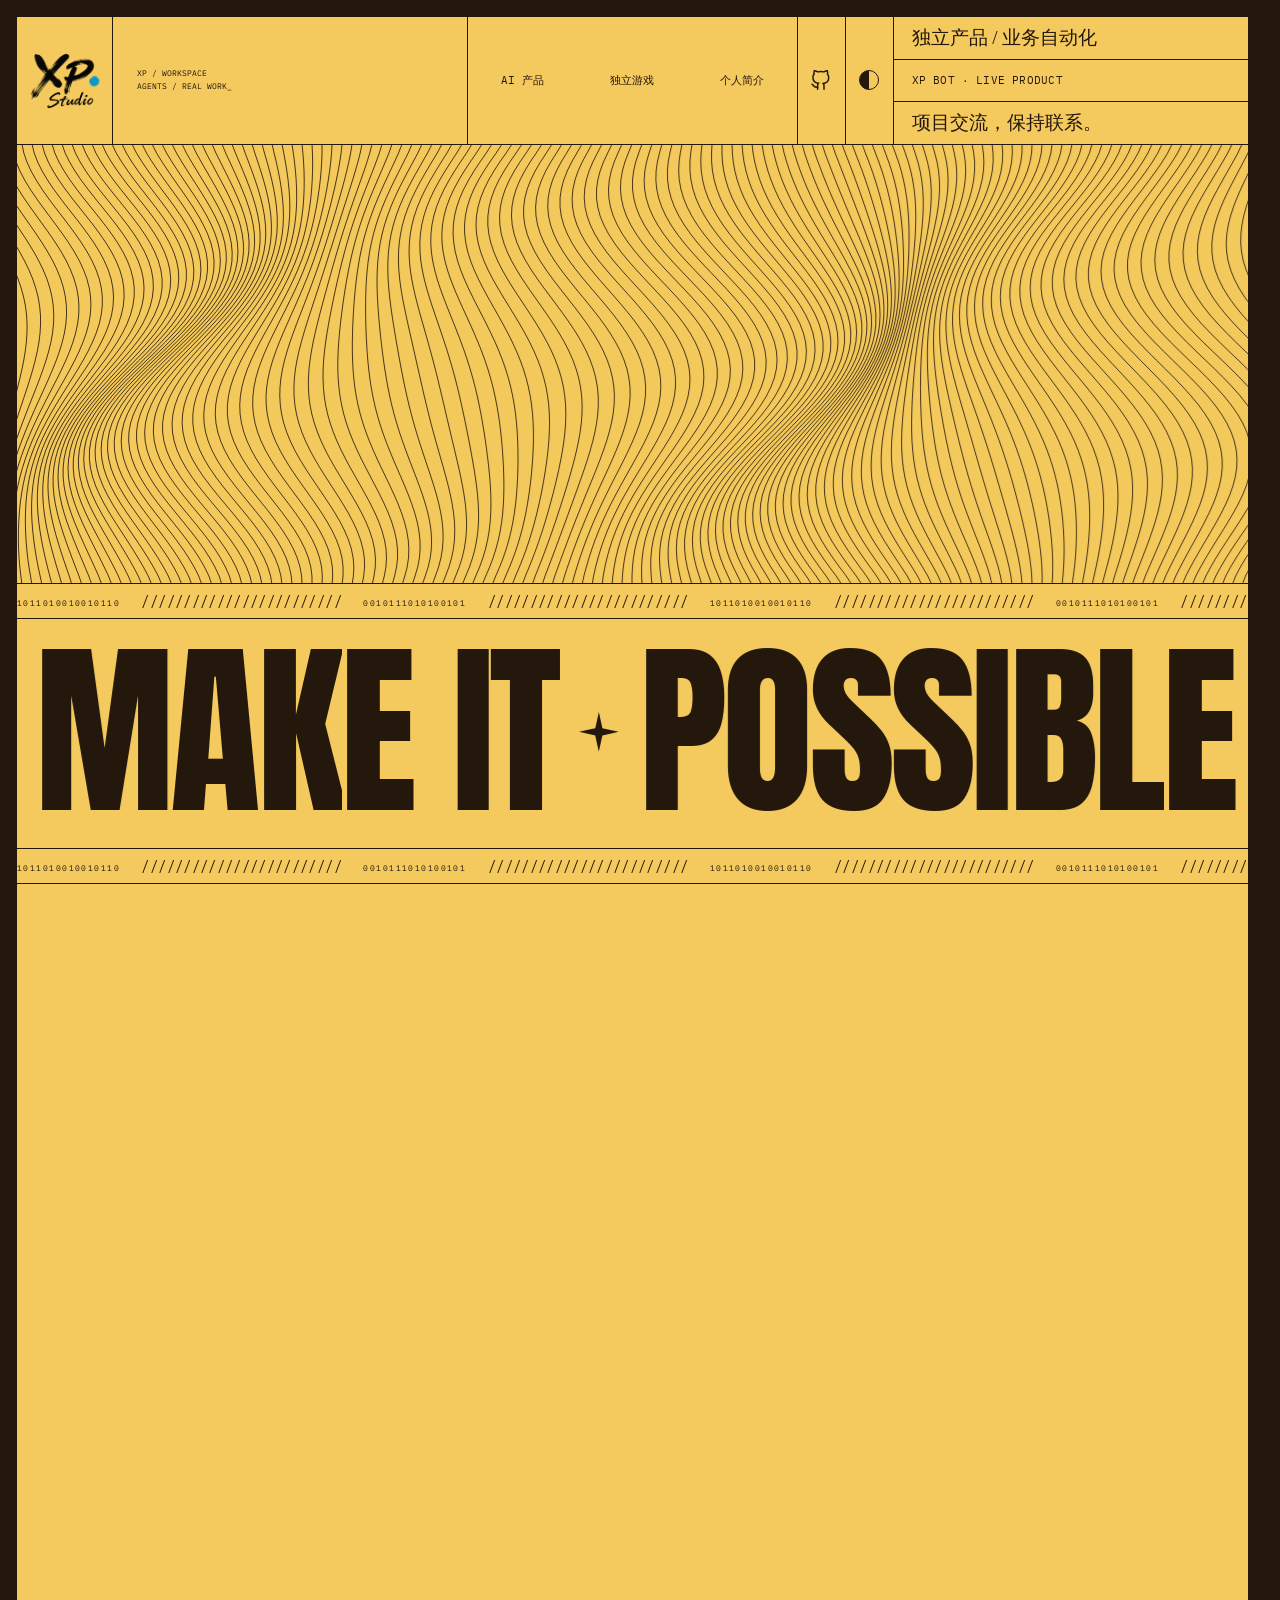
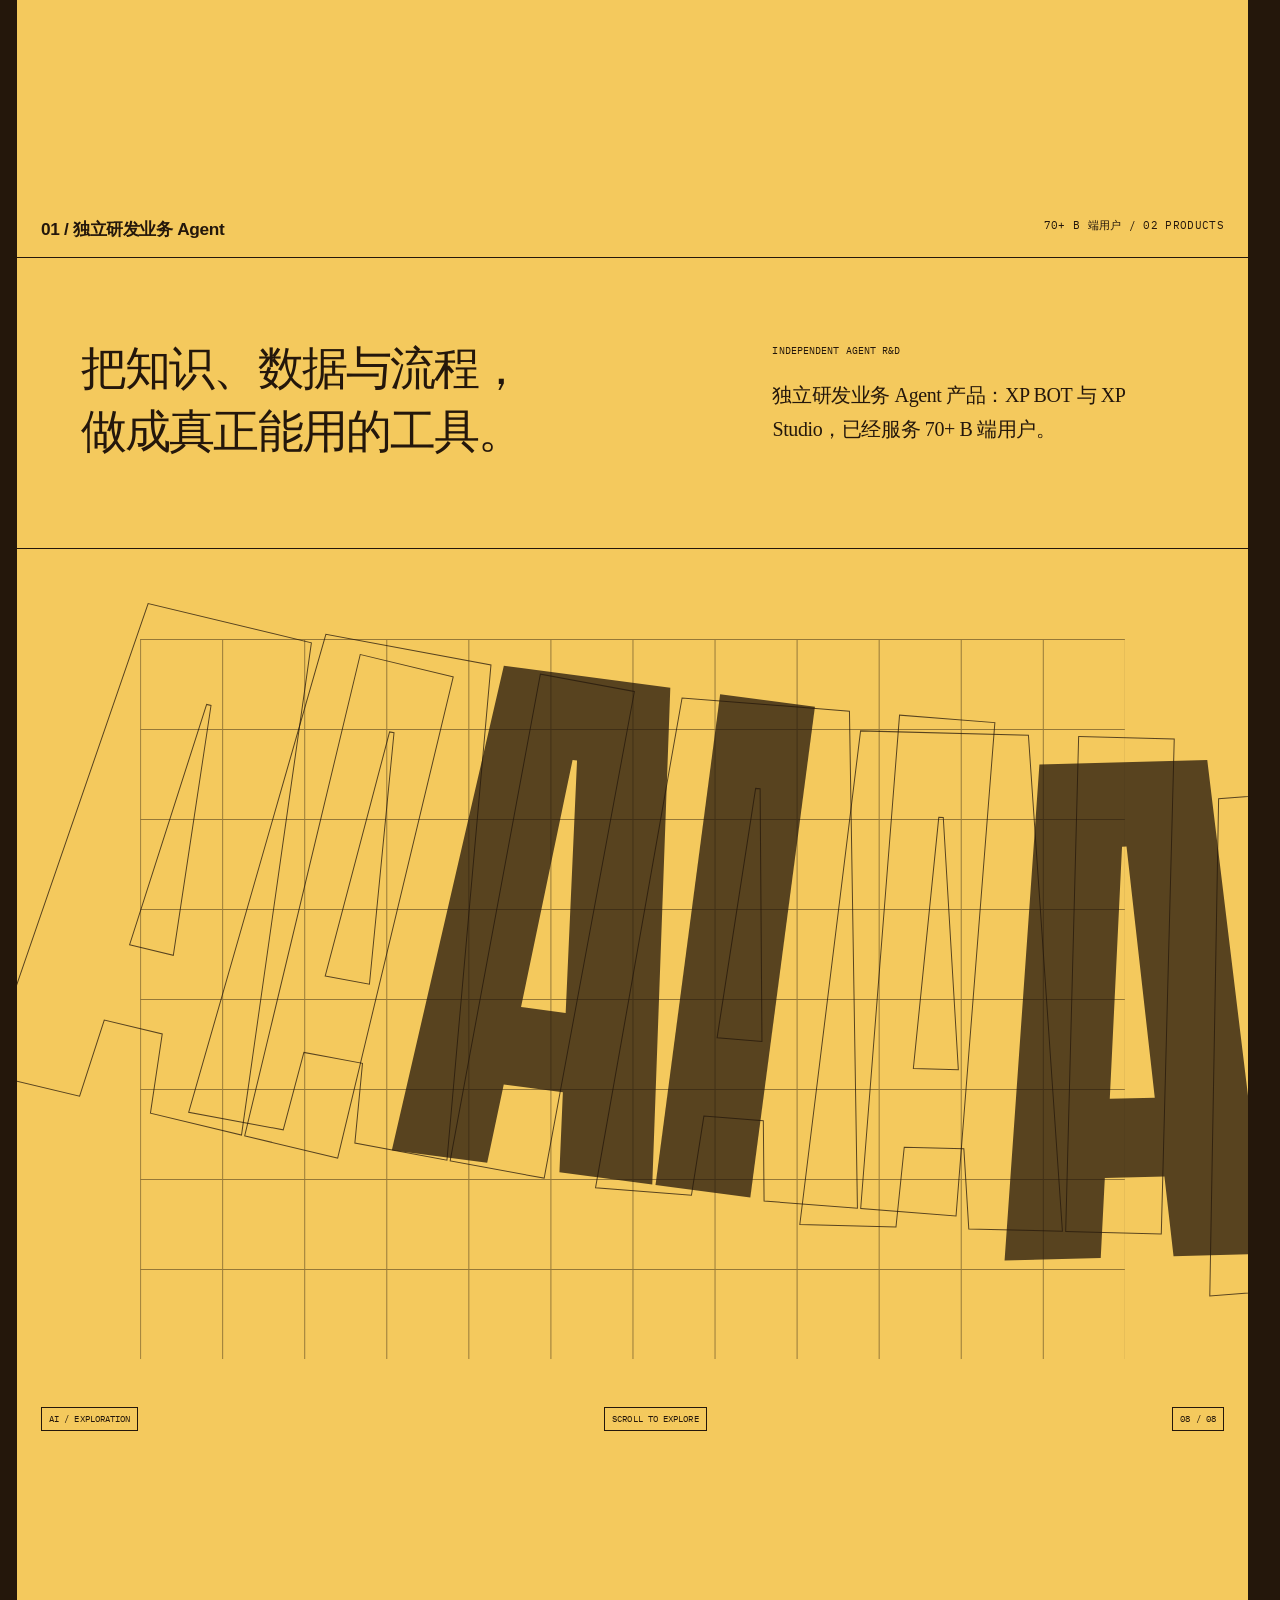
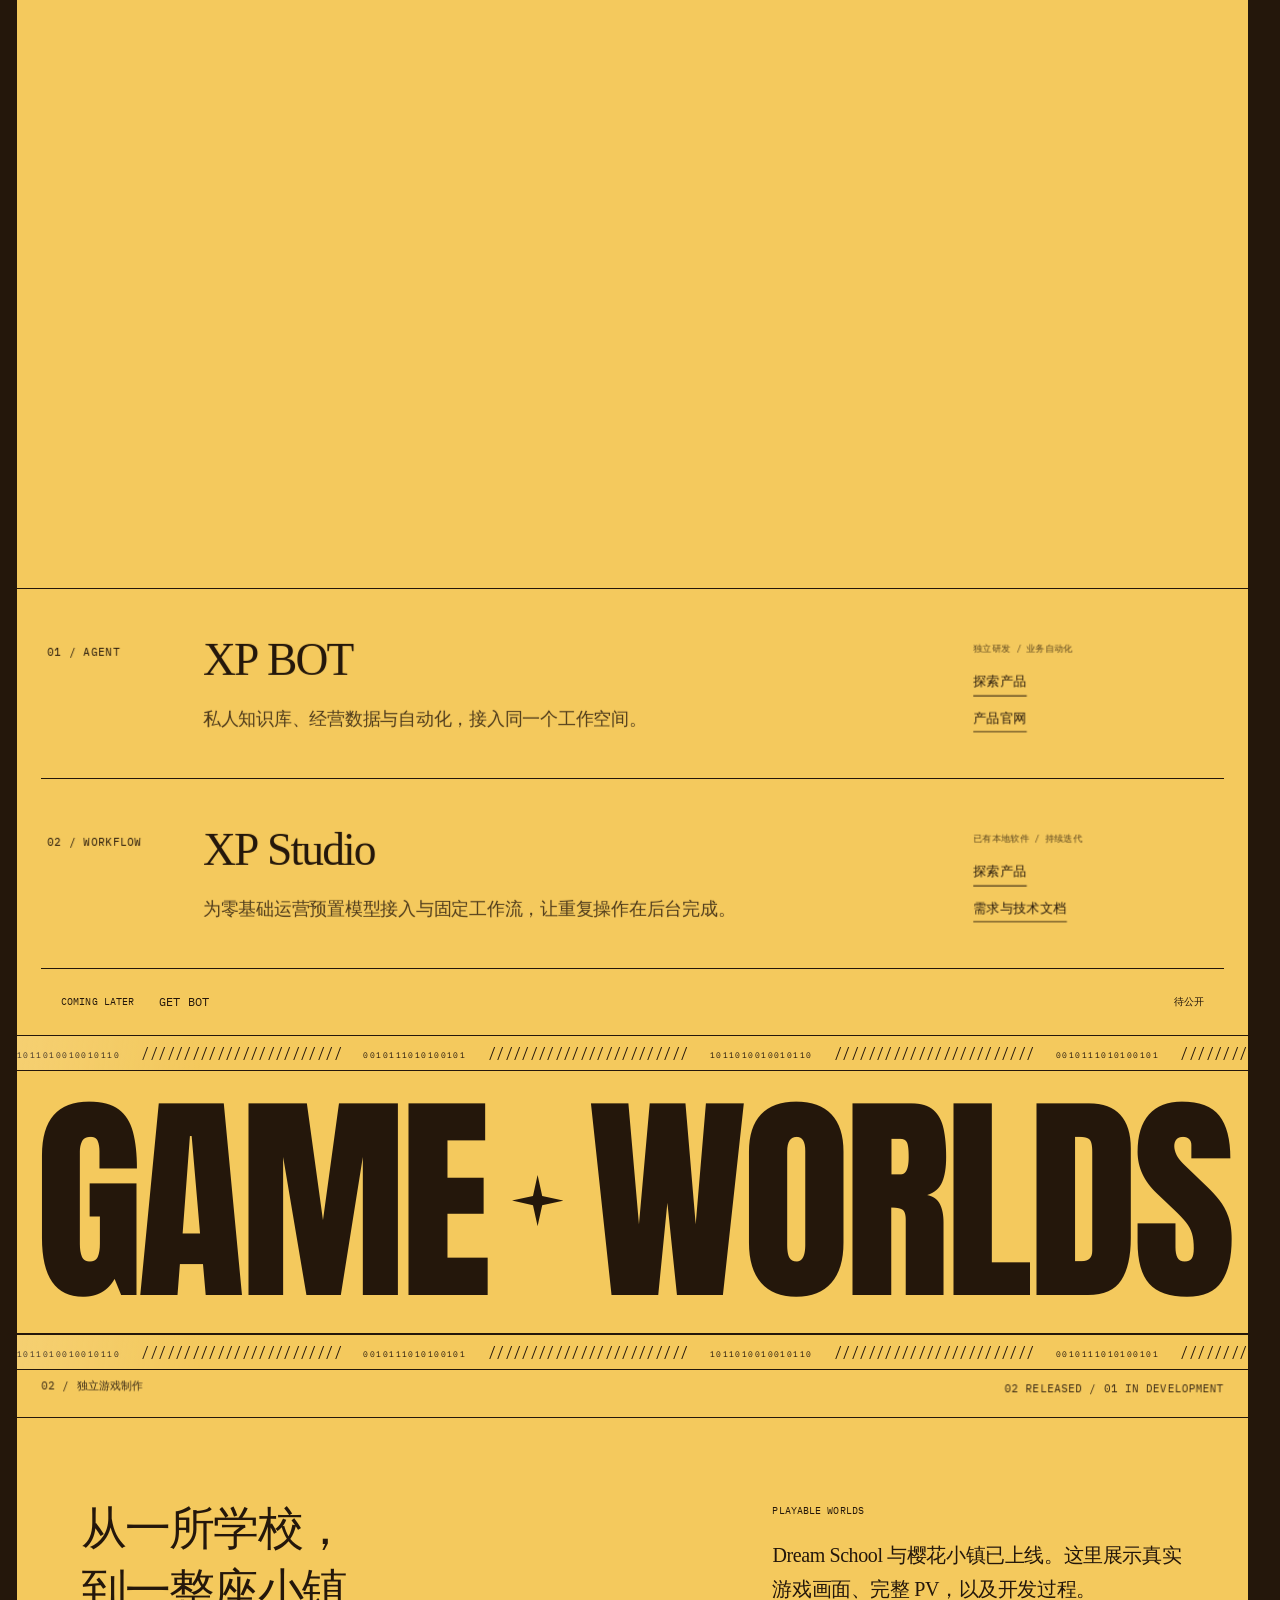
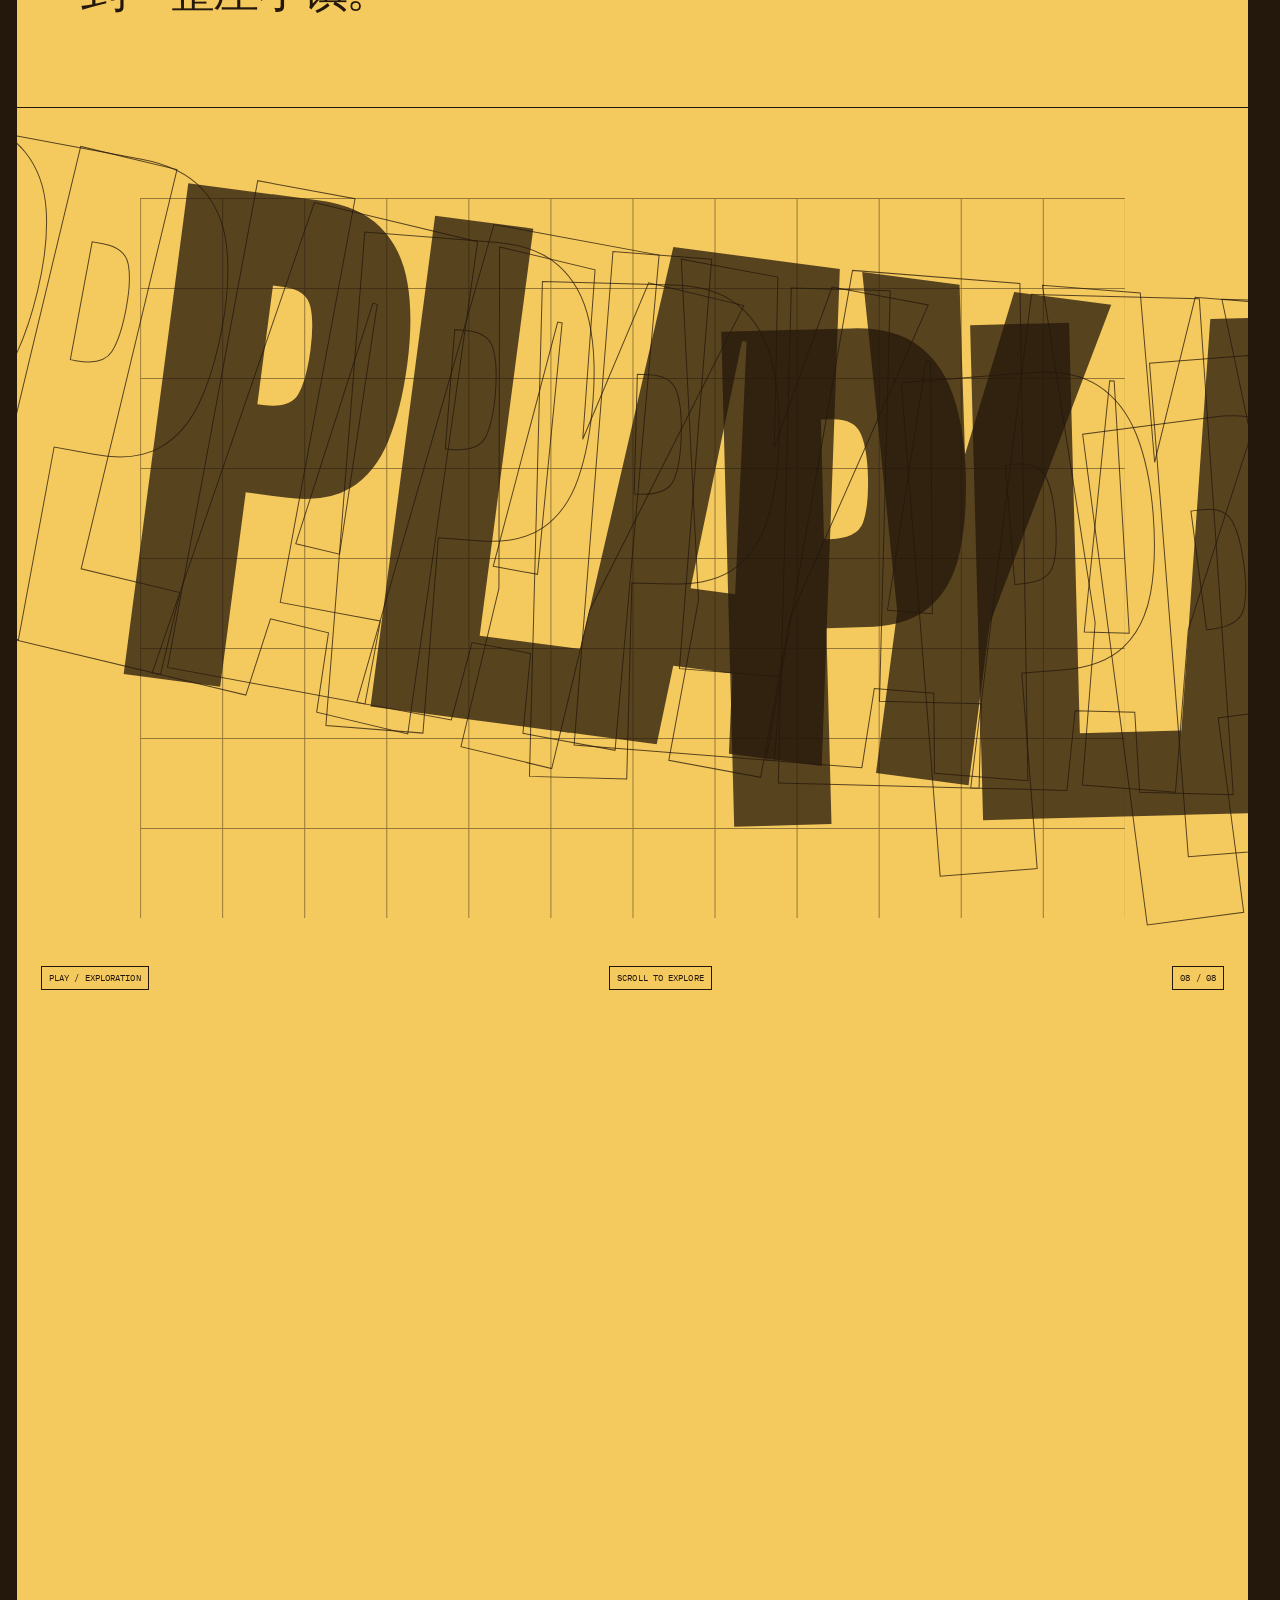
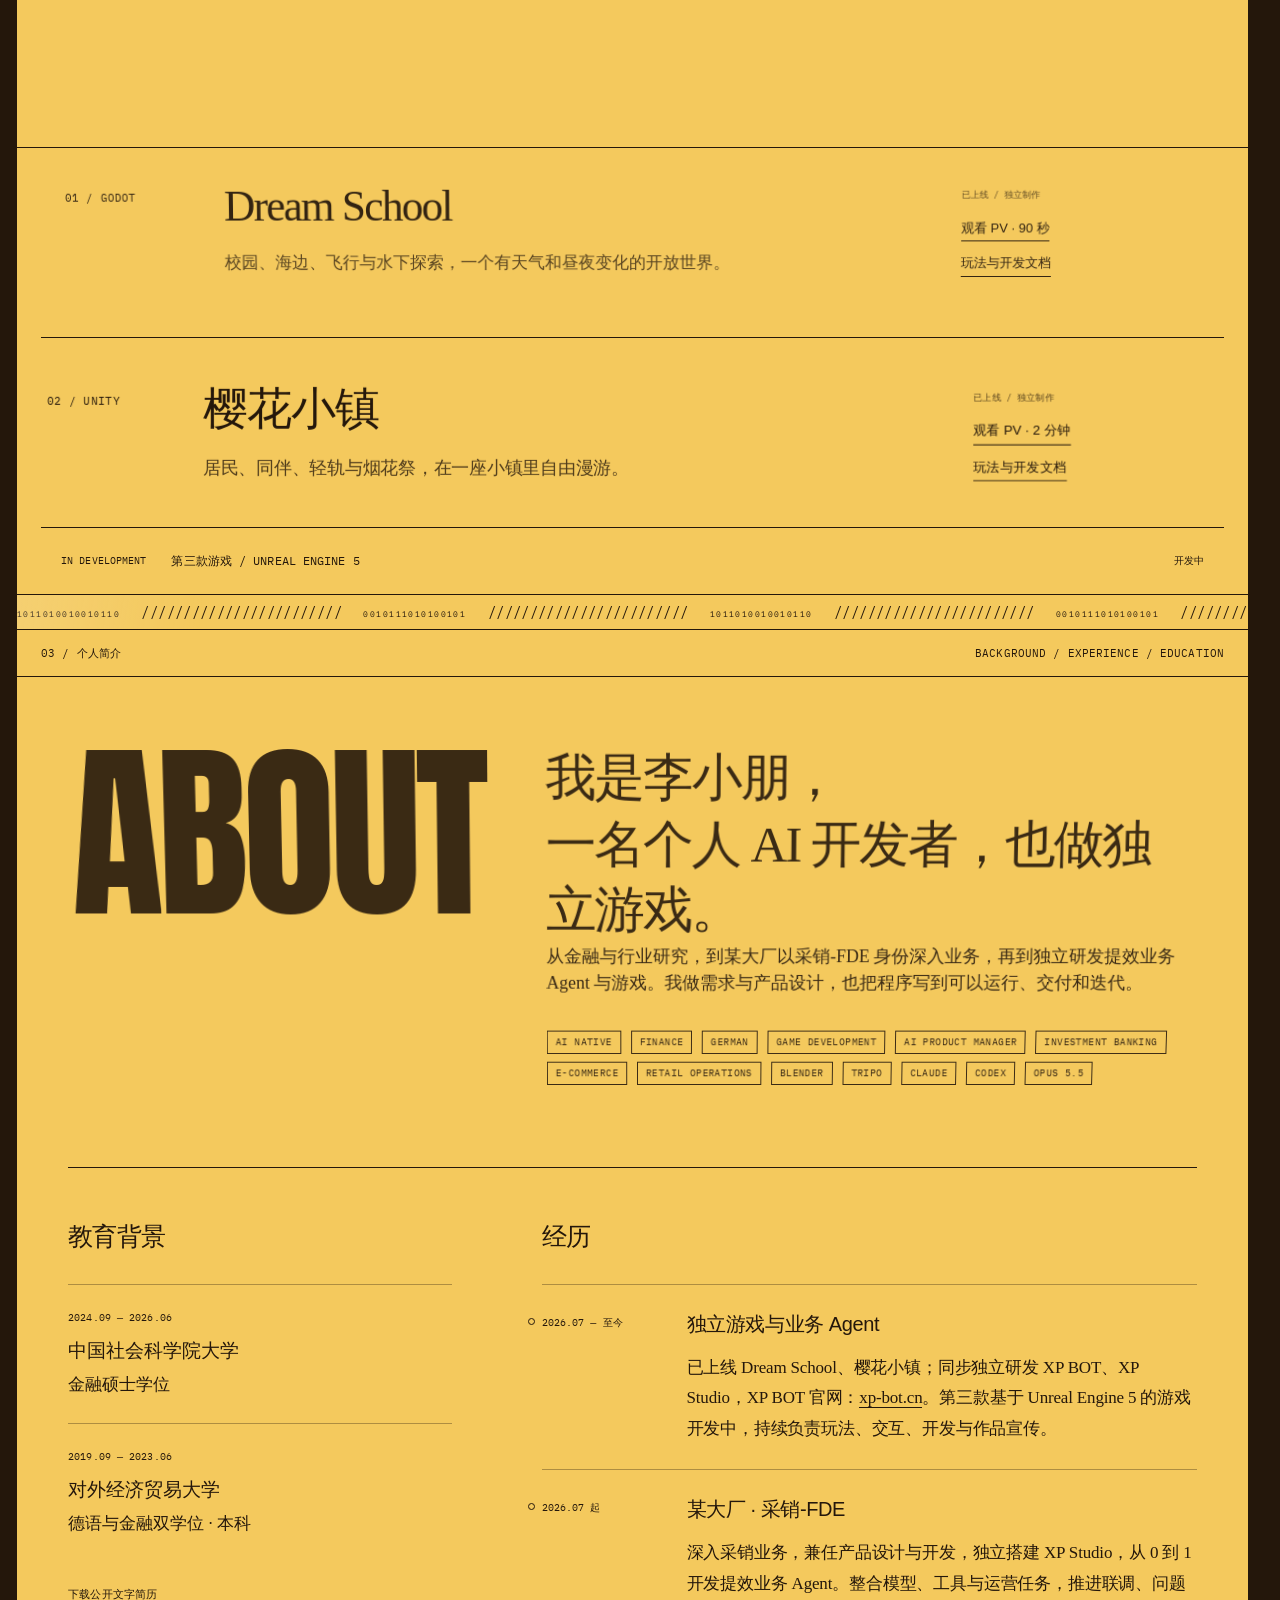
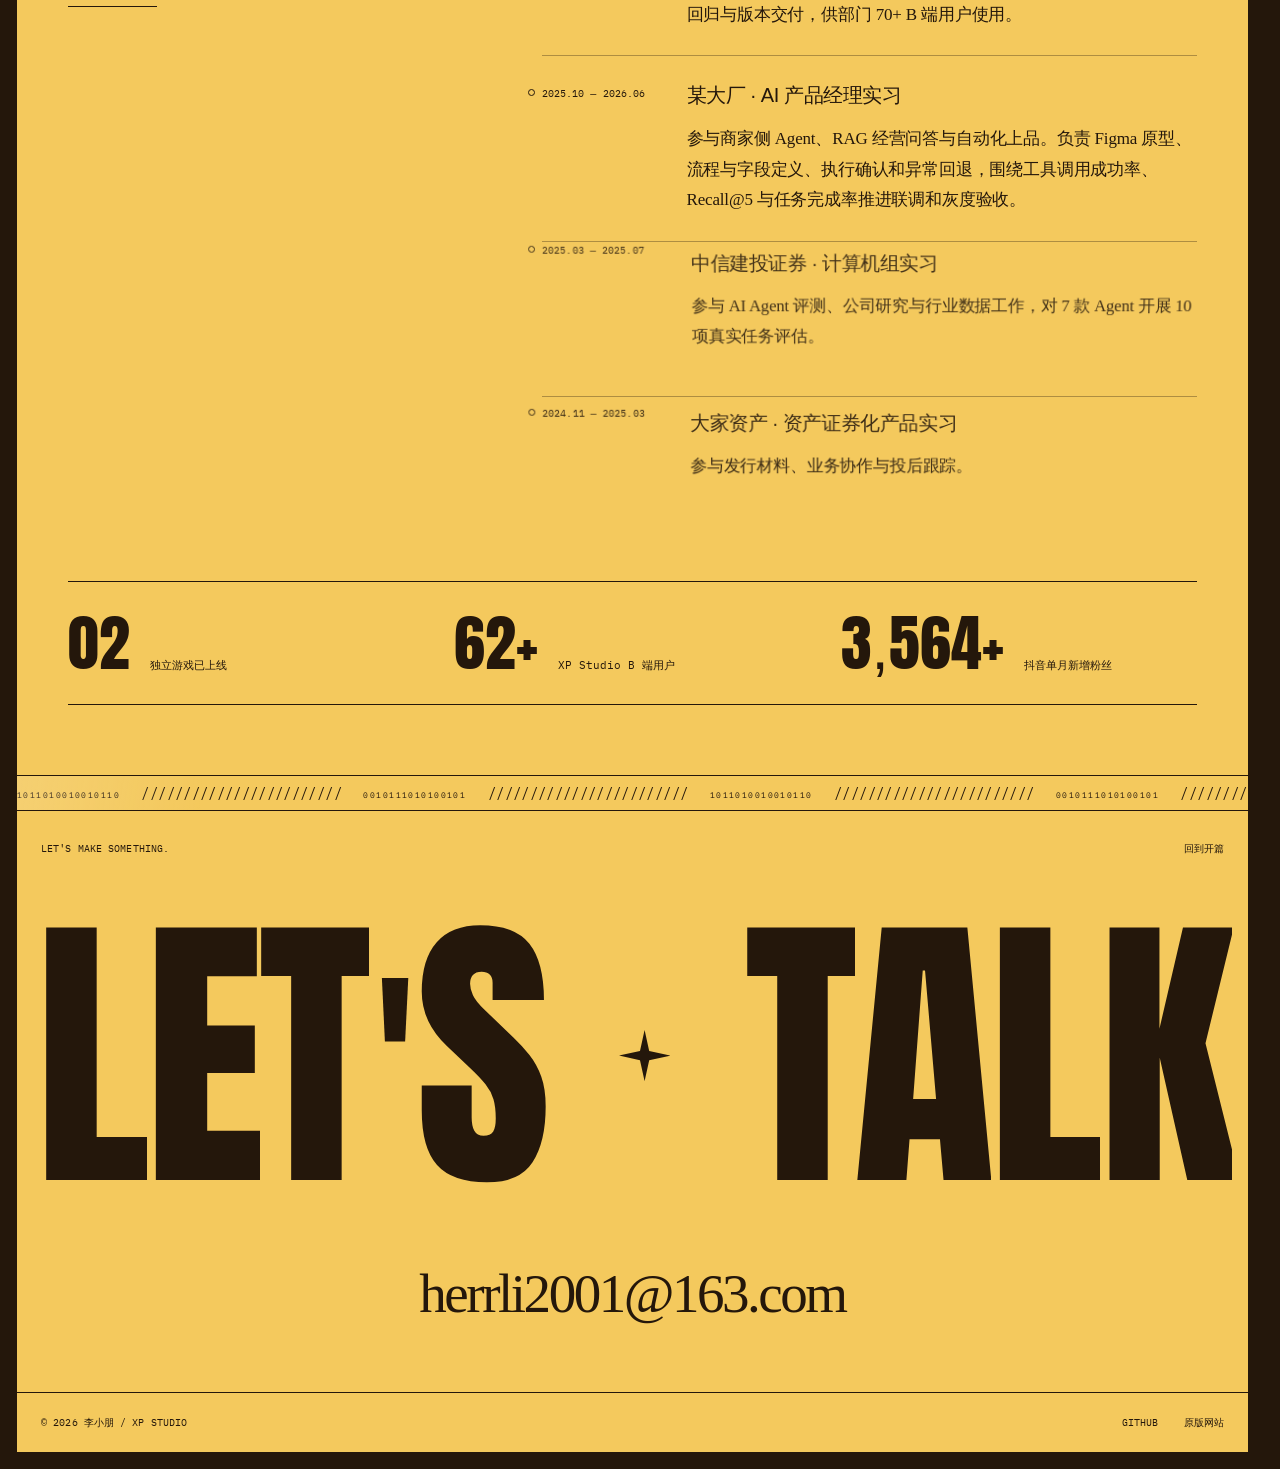
==== commit 79677466: "Reveal hidden keywords through drag ripples and add editorial scroll and hover depth" ====
--- a/studio-preview.html
+++ b/studio-preview.html
@@ -1,24 +1,10 @@
-<!doctype html><html lang="zh-CN"><head><meta charset="utf-8"><meta name="viewport" content="width=device-width,initial-scale=1"><meta name="robots" content="noindex"><title>李小朋 / XP Studio — AI 产品与独立游戏</title><meta name="description" content="李小朋的独立作品：XP BOT、XP Studio、Dream School、樱花小镇。AI 产品、游戏实机与个人经历。"><meta name="theme-color" content="#f4c95d"><link rel="icon" href="assets/studio/brand-full.png"><link rel="stylesheet" href="assets/studio-kinetic.css?v=kinetic-04"><link rel="stylesheet" href="assets/studio-opening.css?v=kinetic-04"><script defer src="assets/studio-runtime.js?v=kinetic-04"></script><script defer src="assets/studio-kinetic.js?v=kinetic-04"></script><script defer src="assets/studio-products.js?v=kinetic-04"></script></head>
+<!doctype html><html lang="zh-CN"><head><meta charset="utf-8"><meta name="viewport" content="width=device-width,initial-scale=1"><meta name="robots" content="noindex"><title>李小朋 / XP Studio — AI 产品与独立游戏</title><meta name="description" content="李小朋的独立作品：XP BOT、XP Studio、Dream School、樱花小镇。AI 产品、游戏实机与个人经历。"><meta name="theme-color" content="#f4c95d"><link rel="icon" href="assets/studio/brand-full.png"><link rel="stylesheet" href="assets/studio-kinetic.css?v=ripple-20261107"><link rel="stylesheet" href="assets/studio-opening.css?v=ripple-20261107"><script defer src="assets/studio-runtime.js?v=ripple-20261107"></script><script defer src="assets/studio-wave.js?v=ripple-20261107"></script><script defer src="assets/studio-kinetic.js?v=ripple-20261107"></script><script defer src="assets/studio-products.js?v=ripple-20261107"></script><link rel="stylesheet" href="assets/studio-depth.css?v=ripple-20261107"><script defer src="assets/studio-depth.js?v=ripple-20261107"></script></head>
 <body id="top"><a class="skip" href="#main">跳到作品</a><div class="site-shell">
-<header class="kinetic-header"><a class="site-logo" href="#top" aria-label="XP Studio 首页"><img src="assets/studio/brand-full.png" alt="XP Studio 完整手写标志" width="74" height="74"></a><div class="header-console" aria-hidden="true"><span>XP / WORKSPACE</span><span data-console>LOADING IDEAS_</span><span class="keyword-marquee" data-keywords><span>AI NATIVE · FINANCE · GERMAN · GAME DEVELOPMENT · AI PRODUCT MANAGER · INVESTMENT BANKING · E-COMMERCE · RETAIL OPERATIONS · BLENDER · TRIPO · CLAUDE · CODEX · OPUS 5.5</span></span></div><nav aria-label="主导航"><a href="#agents" data-roll-link>AI 产品</a><a href="#work" data-roll-link>独立游戏</a><a href="#about" data-roll-link>个人简介</a></nav><a class="github-cell" href="https://github.com/herrli2001-rgb" target="_blank" rel="noopener noreferrer" aria-label="GitHub"><svg viewBox="0 0 24 24" aria-hidden="true"><path d="M9 19c-4.3 1.3-4.3-2.2-6-2.7m12 5v-3.4a3 3 0 0 0-.8-2.3c2.7-.3 5.5-1.3 5.5-6A4.6 4.6 0 0 0 18.4 6a4.3 4.3 0 0 0-.1-3.3s-1-.3-3.4 1.2a11.7 11.7 0 0 0-6.2 0C6.3 2.4 5.3 2.7 5.3 2.7A4.3 4.3 0 0 0 5.2 6a4.6 4.6 0 0 0-1.3 3.3c0 4.7 2.8 5.7 5.5 6a3 3 0 0 0-.8 2.3v3.7"/></svg></a><button class="contrast-toggle" aria-label="切换对比度" aria-pressed="false"><span aria-hidden="true"></span></button><div class="header-aside"><p>独立产品 / 业务自动化</p><a class="header-product magnetic" href="https://xp-bot.cn/" target="_blank" rel="noopener noreferrer">XP BOT · LIVE PRODUCT</a><a href="#contact" data-roll-link>项目交流，保持联系。</a></div></header>
+<header class="kinetic-header"><a class="site-logo" href="#top" aria-label="XP Studio 首页"><img src="assets/studio/brand-full.png" alt="XP Studio 完整手写标志" width="74" height="74"></a><div class="header-console" aria-hidden="true"><span>XP / WORKSPACE</span><span data-console>LOADING IDEAS_</span></div><nav aria-label="主导航"><a href="#agents" data-roll-link>AI 产品</a><a href="#work" data-roll-link>独立游戏</a><a href="#about" data-roll-link>个人简介</a></nav><a class="github-cell" href="https://github.com/herrli2001-rgb" target="_blank" rel="noopener noreferrer" aria-label="GitHub"><svg viewBox="0 0 24 24" aria-hidden="true"><path d="M9 19c-4.3 1.3-4.3-2.2-6-2.7m12 5v-3.4a3 3 0 0 0-.8-2.3c2.7-.3 5.5-1.3 5.5-6A4.6 4.6 0 0 0 18.4 6a4.3 4.3 0 0 0-.1-3.3s-1-.3-3.4 1.2a11.7 11.7 0 0 0-6.2 0C6.3 2.4 5.3 2.7 5.3 2.7A4.3 4.3 0 0 0 5.2 6a4.6 4.6 0 0 0-1.3 3.3c0 4.7 2.8 5.7 5.5 6a3 3 0 0 0-.8 2.3v3.7"/></svg></a><button class="contrast-toggle" aria-label="切换对比度" aria-pressed="false"><span aria-hidden="true"></span></button><div class="header-aside"><p>独立产品 / 业务自动化</p><a class="header-product magnetic" href="https://xp-bot.cn/" target="_blank" rel="noopener noreferrer">XP BOT · LIVE PRODUCT</a><a href="#contact" data-roll-link>项目交流，保持联系。</a></div></header>
 <main id="main">
-<div class="opening-sequence" data-opening-scroll><section class="opening" id="agents" data-chapter="01" aria-labelledby="ai-title"><div class="wave-field" data-waves><canvas aria-hidden="true"></canvas><div class="wave-keywords" aria-label="我的关键词">
-<button class="wave-word wave-word--lead" type="button" data-wave-word data-x="50" data-y="48" data-mobile-x="53" data-mobile-y="55" style="--x:50%;--y:48%;--mobile-x:53%;--mobile-y:55%" aria-label="AI NATIVE，可拖动，方向键移动，双击复位">AI NATIVE</button>
-<button class="wave-word" type="button" data-wave-word data-x="14" data-y="17" data-mobile-x="20" data-mobile-y="12" style="--x:14%;--y:17%;--mobile-x:20%;--mobile-y:12%" aria-label="FINANCE，可拖动，方向键移动，双击复位">FINANCE</button>
-<button class="wave-word" type="button" data-wave-word data-x="41" data-y="13" data-mobile-x="57" data-mobile-y="10" style="--x:41%;--y:13%;--mobile-x:57%;--mobile-y:10%" aria-label="GERMAN，可拖动，方向键移动，双击复位">GERMAN</button>
-<button class="wave-word" type="button" data-wave-word data-x="75" data-y="17" data-mobile-x="42" data-mobile-y="27" style="--x:75%;--y:17%;--mobile-x:42%;--mobile-y:27%" aria-label="GAME DEVELOPMENT，可拖动，方向键移动，双击复位">GAME DEVELOPMENT</button>
-<button class="wave-word" type="button" data-wave-word data-x="20" data-y="42" data-mobile-x="32" data-mobile-y="41" style="--x:20%;--y:42%;--mobile-x:32%;--mobile-y:41%" aria-label="AI PRODUCT MANAGER，可拖动，方向键移动，双击复位">AI PRODUCT MANAGER</button>
-<button class="wave-word" type="button" data-wave-word data-x="78" data-y="42" data-mobile-x="66" data-mobile-y="73" style="--x:78%;--y:42%;--mobile-x:66%;--mobile-y:73%" aria-label="INVESTMENT BANKING，可拖动，方向键移动，双击复位">INVESTMENT BANKING</button>
-<button class="wave-word" type="button" data-wave-word data-x="14" data-y="71" data-mobile-x="19" data-mobile-y="69" style="--x:14%;--y:71%;--mobile-x:19%;--mobile-y:69%" aria-label="E-COMMERCE，可拖动，方向键移动，双击复位">E-COMMERCE</button>
-<button class="wave-word" type="button" data-wave-word data-x="49" data-y="85" data-mobile-x="47" data-mobile-y="91" style="--x:49%;--y:85%;--mobile-x:47%;--mobile-y:91%" aria-label="RETAIL OPERATIONS，可拖动，方向键移动，双击复位">RETAIL OPERATIONS</button>
-<button class="wave-word" type="button" data-wave-word data-x="82" data-y="71" data-mobile-x="82" data-mobile-y="40" style="--x:82%;--y:71%;--mobile-x:82%;--mobile-y:40%" aria-label="BLENDER，可拖动，方向键移动，双击复位">BLENDER</button>
-<button class="wave-word" type="button" data-wave-word data-x="32" data-y="67" data-mobile-x="16" data-mobile-y="88" style="--x:32%;--y:67%;--mobile-x:16%;--mobile-y:88%" aria-label="TRIPO，可拖动，方向键移动，双击复位">TRIPO</button>
-<button class="wave-word" type="button" data-wave-word data-x="60" data-y="26" data-mobile-x="86" data-mobile-y="15" style="--x:60%;--y:26%;--mobile-x:86%;--mobile-y:15%" aria-label="CLAUDE，可拖动，方向键移动，双击复位">CLAUDE</button>
-<button class="wave-word" type="button" data-wave-word data-x="62" data-y="69" data-mobile-x="83" data-mobile-y="59" style="--x:62%;--y:69%;--mobile-x:83%;--mobile-y:59%" aria-label="CODEX，可拖动，方向键移动，双击复位">CODEX</button>
-<button class="wave-word" type="button" data-wave-word data-x="87" data-y="88" data-mobile-x="86" data-mobile-y="90" style="--x:87%;--y:88%;--mobile-x:86%;--mobile-y:90%" aria-label="OPUS 5.5，可拖动，方向键移动，双击复位">OPUS 5.5</button>
-</div><span class="wave-caption mono">DRAG WORDS / MOVE WAVES / SCROLL TO UNFOLD</span></div><div class="bit-strip" aria-hidden="true"><div class="bit-track">1011010010010110 <i>////////////////////////</i> 0010111010100101 <i>////////////////////////</i> 1011010010010110 <i>////////////////////////</i> 0010111010100101 <i>////////////////////////</i> 1011010010010110 <i>////////////////////////</i> 0010111010100101 <i>////////////////////////</i> 1011010010010110 <i>////////////////////////</i> 0010111010100101 <i>////////////////////////</i> 1011010010010110 <i>////////////////////////</i> 0010111010100101 <i>////////////////////////</i> 1011010010010110 <i>////////////////////////</i> 0010111010100101 <i>////////////////////////</i> </div></div><div class="display-line display-line--motto" id="ai-title" role="heading" aria-level="1" aria-label="MAKE IT POSSIBLE"><span data-roll-word>MAKE IT</span><svg class="display-star" viewBox="0 0 100 100" aria-hidden="true"><path d="M50 0 59 41 100 50 59 59 50 100 41 59 0 50 41 41Z"/></svg><span data-roll-word>POSSIBLE</span></div><div class="bit-strip" aria-hidden="true"><div class="bit-track">1011010010010110 <i>////////////////////////</i> 0010111010100101 <i>////////////////////////</i> 1011010010010110 <i>////////////////////////</i> 0010111010100101 <i>////////////////////////</i> 1011010010010110 <i>////////////////////////</i> 0010111010100101 <i>////////////////////////</i> 1011010010010110 <i>////////////////////////</i> 0010111010100101 <i>////////////////////////</i> 1011010010010110 <i>////////////////////////</i> 0010111010100101 <i>////////////////////////</i> 1011010010010110 <i>////////////////////////</i> 0010111010100101 <i>////////////////////////</i> </div></div></section></div>
+<div class="opening-sequence" data-opening-scroll><section class="opening" id="agents" data-chapter="01" aria-labelledby="ai-title"><div class="wave-field" data-waves tabindex="0" role="region" aria-label="互动波浪。按住鼠标拖动探索关键词，也可按空格。"><canvas aria-hidden="true"></canvas><template data-wave-keyword-pool><span>AI NATIVE</span><span>FINANCE</span><span>GERMAN</span><span>GAME DEVELOPMENT</span><span>AI PRODUCT MANAGER</span><span>INVESTMENT BANKING</span><span>E-COMMERCE</span><span>RETAIL OPERATIONS</span><span>BLENDER</span><span>TRIPO</span><span>CLAUDE</span><span>CODEX</span><span>OPUS 5.5</span></template><div class="wave-keywords" data-wave-discoveries aria-hidden="true"></div><span class="wave-caption mono">按住拖动，让关键词随涟漪浮现</span></div><div class="bit-strip" aria-hidden="true"><div class="bit-track">1011010010010110 <i>////////////////////////</i> 0010111010100101 <i>////////////////////////</i> 1011010010010110 <i>////////////////////////</i> 0010111010100101 <i>////////////////////////</i> 1011010010010110 <i>////////////////////////</i> 0010111010100101 <i>////////////////////////</i> 1011010010010110 <i>////////////////////////</i> 0010111010100101 <i>////////////////////////</i> 1011010010010110 <i>////////////////////////</i> 0010111010100101 <i>////////////////////////</i> 1011010010010110 <i>////////////////////////</i> 0010111010100101 <i>////////////////////////</i> </div></div><div class="display-line display-line--motto" id="ai-title" role="heading" aria-level="1" aria-label="MAKE IT POSSIBLE"><span data-roll-word>MAKE IT</span><svg class="display-star" viewBox="0 0 100 100" aria-hidden="true"><path d="M50 0 59 41 100 50 59 59 50 100 41 59 0 50 41 41Z"/></svg><span data-roll-word>POSSIBLE</span></div><div class="bit-strip" aria-hidden="true"><div class="bit-track">1011010010010110 <i>////////////////////////</i> 0010111010100101 <i>////////////////////////</i> 1011010010010110 <i>////////////////////////</i> 0010111010100101 <i>////////////////////////</i> 1011010010010110 <i>////////////////////////</i> 0010111010100101 <i>////////////////////////</i> 1011010010010110 <i>////////////////////////</i> 0010111010100101 <i>////////////////////////</i> 1011010010010110 <i>////////////////////////</i> 0010111010100101 <i>////////////////////////</i> 1011010010010110 <i>////////////////////////</i> 0010111010100101 <i>////////////////////////</i> </div></div></section></div>
 <div class="section-caption section-caption--ai mono"><span>01 / 独立研发业务 Agent</span><span>70+ B 端用户 / 02 PRODUCTS</span></div>
-<section class="editorial-statement"><p>把知识、数据与业务流程，<br>做成真正能用的工具。</p><div><span class="mono">INDEPENDENT AGENT R&D</span><p>独立研发业务 Agent 产品：XP BOT 与 XP Studio，已经服务 70+ B 端用户。</p></div></section>
+<section class="editorial-statement"><p>把知识、数据与流程，<br>做成真正能用的工具。</p><div><span class="mono">INDEPENDENT AGENT R&D</span><p>独立研发业务 Agent 产品：XP BOT 与 XP Studio，已经服务 70+ B 端用户。</p></div></section>
 <section class="work-sequence" data-wall="ai" aria-label="AI 产品动态作品墙"><div class="wall-stage"><div class="wall-grid" aria-hidden="true"></div><div class="wall-ghosts"><span style="--ghost:0" aria-hidden="true">AI</span><span style="--ghost:1" aria-hidden="true">AI</span><span style="--ghost:2" aria-hidden="true">AI</span><span style="--ghost:3" aria-hidden="true">AI</span><span style="--ghost:4" aria-hidden="true">AI</span><span style="--ghost:5" aria-hidden="true">AI</span><span style="--ghost:6" aria-hidden="true">AI</span><span style="--ghost:7" aria-hidden="true">AI</span><span style="--ghost:8" aria-hidden="true">AI</span><span style="--ghost:9" aria-hidden="true">AI</span></div><div class="wall-gallery"><button class="work-tile" data-project="bot" data-wall-card aria-label="XP BOT：定时任务 / 界面实录"><span class="tile-inner"><img src="assets/products/bot-overview.jpg" alt="XP BOT / 定时任务 / 界面实录" width="1280" height="736" loading="lazy" draggable="false"><video data-tile-video="assets/products/bot-automation.mp4" muted loop playsinline preload="none" aria-hidden="true"></video><span class="tile-caption"><strong>XP BOT</strong><span>定时任务 / 界面实录</span><small>#01/08</small></span></span></button><button class="work-tile" data-project="studio" data-wall-card aria-label="XP Studio：首页 / Agent 工作台"><span class="tile-inner"><img src="assets/studio/xp-home.png" alt="XP Studio / 首页 / Agent 工作台" width="1280" height="736" loading="lazy" draggable="false"><span class="tile-caption"><strong>XP Studio</strong><span>首页 / Agent 工作台</span><small>#02/08</small></span></span></button><button class="work-tile" data-project="bot" data-wall-card aria-label="XP BOT：图片与模板 / 界面实录"><span class="tile-inner"><img src="assets/products/bot-templates.jpg" alt="XP BOT / 图片与模板 / 界面实录" width="1280" height="736" loading="lazy" draggable="false"><video data-tile-video="assets/products/bot-templates.mp4" muted loop playsinline preload="none" aria-hidden="true"></video><span class="tile-caption"><strong>XP BOT</strong><span>图片与模板 / 界面实录</span><small>#03/08</small></span></span></button><button class="work-tile" data-project="studio" data-wall-card aria-label="XP Studio：经营日报 / 空状态"><span class="tile-inner"><img src="assets/studio/xp-dashboard.png" alt="XP Studio / 经营日报 / 空状态" width="1280" height="736" loading="lazy" draggable="false"><span class="tile-caption"><strong>XP Studio</strong><span>经营日报 / 空状态</span><small>#04/08</small></span></span></button><button class="work-tile" data-project="bot" data-wall-card aria-label="XP BOT：接入与复用 / 已脱敏"><span class="tile-inner"><img src="assets/products/bot-setup.jpg" alt="XP BOT / 接入与复用 / 已脱敏" width="1280" height="736" loading="lazy" draggable="false"><span class="tile-caption"><strong>XP BOT</strong><span>接入与复用 / 已脱敏</span><small>#05/08</small></span></span></button><button class="work-tile" data-project="studio" data-wall-card aria-label="XP Studio：说人话 / 营销表达"><span class="tile-inner"><img src="assets/studio/xp-human.png" alt="XP Studio / 说人话 / 营销表达" width="1280" height="736" loading="lazy" draggable="false"><span class="tile-caption"><strong>XP Studio</strong><span>说人话 / 营销表达</span><small>#06/08</small></span></span></button><button class="work-tile" data-project="bot" data-wall-card aria-label="XP BOT：自动化 / 已脱敏"><span class="tile-inner"><img src="assets/products/bot-overview.jpg" alt="XP BOT / 自动化 / 已脱敏" width="1280" height="736" loading="lazy" draggable="false"><span class="tile-caption"><strong>XP BOT</strong><span>自动化 / 已脱敏</span><small>#07/08</small></span></span></button><button class="work-tile" data-project="studio" data-wall-card aria-label="XP Studio：搜索词 / 采集与分析"><span class="tile-inner"><img src="assets/studio/xp-search.png" alt="XP Studio / 搜索词 / 采集与分析" width="1280" height="736" loading="lazy" draggable="false"><span class="tile-caption"><strong>XP Studio</strong><span>搜索词 / 采集与分析</span><small>#08/08</small></span></span></button></div><div class="wall-caption mono"><span>AI / EXPLORATION</span><span>SCROLL TO EXPLORE</span><span data-wall-count>00 / 08</span></div></div></section>
 <div class="project-index" aria-label="AI 产品项目索引"><article><span class="record-no mono">01 / AGENT</span><div><button class="record-title" data-project="bot" data-roll-link>XP BOT</button><p>私人知识库、经营数据与自动化，接入同一个工作空间。</p></div><div class="record-actions"><span class="mono">独立研发 / 业务自动化</span><button data-project="bot">探索产品</button><a href="https://xp-bot.cn/" target="_blank" rel="noopener noreferrer">产品官网</a></div></article><article><span class="record-no mono">02 / WORKFLOW</span><div><button class="record-title" data-project="studio" data-roll-link>XP Studio</button><p>为零基础运营预置模型接入与固定工作流，让重复操作在后台完成。</p></div><div class="record-actions"><span class="mono">已有本地软件 / 持续迭代</span><button data-project="studio">探索产品</button><a href="docs/xp-studio-technical.html">需求与技术文档</a></div></article><div class="future-record mono"><span>COMING LATER</span><strong>get bot</strong><span>待公开</span></div></div>
 <div class="bit-strip" aria-hidden="true"><div class="bit-track">1011010010010110 <i>////////////////////////</i> 0010111010100101 <i>////////////////////////</i> 1011010010010110 <i>////////////////////////</i> 0010111010100101 <i>////////////////////////</i> 1011010010010110 <i>////////////////////////</i> 0010111010100101 <i>////////////////////////</i> 1011010010010110 <i>////////////////////////</i> 0010111010100101 <i>////////////////////////</i> 1011010010010110 <i>////////////////////////</i> 0010111010100101 <i>////////////////////////</i> 1011010010010110 <i>////////////////////////</i> 0010111010100101 <i>////////////////////////</i> </div></div>
--- a/assets/studio-opening.css
+++ b/assets/studio-opening.css
@@ -1,97 +1,54 @@
-/* Scroll-controlled opening: the existing wave and type become one continuous scene. */
-.opening-sequence {
-  position: relative;
-  height: calc(var(--intro-full-height, 100svh) + var(--intro-travel, 76svh));
-  background: var(--bg);
-}
-.opening-sequence > .opening {
-  position: sticky;
-  top: 0;
-  height: var(--intro-height, calc(100svh - 129px));
-  min-height: 0;
-  overflow: hidden;
-  isolation: isolate;
-  background: var(--bg);
-}
-.opening-sequence .wave-field { height: auto; min-height: 0; }
-.opening-sequence .wave-field canvas {
-  transform: translate3d(0, var(--wave-y, 0px), 0) scale(var(--wave-scale, 1));
-  transform-origin: 50% 48%;
-  opacity: var(--wave-opacity, 1);
-  will-change: transform;
-}
-.opening-sequence .display-line--motto { overflow: visible; }
-.opening-sequence .display-line--motto > .roll-word {
-  opacity: var(--motto-opacity, 1);
-  will-change: transform;
-  transform: translate3d(calc(-1 * var(--motto-x, 0px)), var(--motto-y, 0px), 0)
-    rotate(calc(-1 * var(--motto-turn, 0deg))) scale(var(--motto-scale, 1));
-}
-.opening-sequence .display-line--motto > .roll-word:last-child {
-  transform: translate3d(var(--motto-x, 0px), var(--motto-y, 0px), 0)
-    rotate(var(--motto-turn, 0deg)) scale(var(--motto-scale, 1));
-}
-.opening-sequence .display-star { transition: none; }
-.wave-keywords {
-  position: absolute;
-  inset: 0;
-  z-index: 1;
-  pointer-events: none;
-  opacity: var(--keyword-opacity, 1);
-}
-.wave-word {
-  position: absolute;
-  left: var(--x);
-  top: var(--y);
-  display: block;
-  padding: .25em .38em;
-  border: 0;
-  border-radius: 0;
-  background: var(--bg);
-  color: var(--ink);
-  font: 500 clamp(13px, 1.25vw, 22px)/1.2 var(--mono);
-  letter-spacing: -.045em;
-  white-space: nowrap;
-  pointer-events: auto;
-  cursor: grab;
-  touch-action: none;
-  user-select: none;
-  transform: translate(-50%, -50%) translate3d(var(--word-dx, 0px), var(--word-dy, 0px), 0) scale(var(--word-scale, 1));
-  transition: color .2s, background .2s;
-}
-.wave-word::after {
-  content: '';
-  position: absolute;
-  bottom: .1em;
-  left: .38em;
-  right: .38em;
-  height: 1px;
-  background: currentColor;
-  transform: scaleX(0);
-  transform-origin: left;
-  transition: transform .25s;
-}
-.wave-word:hover::after, .wave-word:focus-visible::after, .wave-word.is-held::after { transform: scaleX(1); }
-.wave-word:focus-visible { outline: 1px solid currentColor; outline-offset: 5px; }
-.wave-word.is-held { z-index: 3; cursor: grabbing; --word-scale: 1.06; }
-.wave-word.is-tapped { background: var(--ink); color: var(--bg); }
-.wave-word--lead {
-  font-family: var(--sans);
-  font-size: clamp(32px, 3.6vw, 66px);
-  font-weight: 600;
-  letter-spacing: -.06em;
-}
-.wave-field:has(.wave-word:hover) .wave-caption, .wave-field:focus-within .wave-caption { opacity: 1; }
-@media (max-width: 700px) {
-  .wave-word { left: var(--mobile-x); top: var(--mobile-y); font-size: clamp(8px, 2.45vw, 12px); padding: .28em .3em; }
-  .wave-word--lead { font-size: clamp(24px, 7vw, 38px); }
-  .opening-sequence .wave-caption { font-size: 5px; bottom: 5px; right: 8px; }
-}
-@media (prefers-reduced-motion: reduce) {
-  .opening-sequence { height: auto; }
-  .opening-sequence > .opening { position: relative; height: auto; min-height: calc(100svh - 129px); }
-  .opening-sequence .wave-field { flex: 1 0 360px; min-height: 360px; }
-  .opening-sequence .wave-field canvas, .opening-sequence .display-line--motto > .roll-word { transform: none; opacity: 1; will-change: auto; }
-  .wave-keywords { opacity: 1; }
-  .wave-word.is-held { --word-scale: 1; }
-}
+/* Scroll-controlled opening: the existing wave and type become one continuous scene. */
+.opening-sequence {
+  position: relative;
+  height: calc(var(--intro-full-height, 100svh) + var(--intro-travel, 76svh));
+  background: var(--bg);
+}
+.opening-sequence > .opening {
+  position: sticky;
+  top: 0;
+  height: var(--intro-height, calc(100svh - 129px));
+  min-height: 0;
+  overflow: hidden;
+  isolation: isolate;
+  background: var(--bg);
+}
+.opening-sequence .wave-field { height: auto; min-height: 0; }
+.opening-sequence .wave-field canvas {
+  transform: translate3d(0, var(--wave-y, 0px), 0) scale(var(--wave-scale, 1));
+  transform-origin: 50% 48%;
+  opacity: var(--wave-opacity, 1);
+  will-change: transform;
+}
+.opening-sequence .display-line--motto { overflow: visible; }
+.opening-sequence .display-line--motto > .roll-word {
+  opacity: var(--motto-opacity, 1);
+  will-change: transform;
+  transform: translate3d(calc(-1 * var(--motto-x, 0px)), var(--motto-y, 0px), 0)
+    rotate(calc(-1 * var(--motto-turn, 0deg))) scale(var(--motto-scale, 1));
+}
+.opening-sequence .display-line--motto > .roll-word:last-child {
+  transform: translate3d(var(--motto-x, 0px), var(--motto-y, 0px), 0)
+    rotate(var(--motto-turn, 0deg)) scale(var(--motto-scale, 1));
+}
+.opening-sequence .display-star { transition: none; }
+.wave-field { cursor: grab; outline-offset: -6px; }
+.wave-field:focus-visible { outline: 1px dashed var(--ink); }
+.wave-keywords { position:absolute; inset:0; z-index:1; pointer-events:none; overflow:hidden; }
+.wave-discovery {
+  position:absolute; display:block; white-space:nowrap; pointer-events:none; user-select:none;
+  font:500 20px/1.2 var(--mono); letter-spacing:-.045em; color:var(--ink);
+  text-shadow:2px 0 var(--bg),-2px 0 var(--bg),0 2px var(--bg),0 -2px var(--bg),3px 3px var(--bg),-3px -3px var(--bg);
+  transform:translate(-50%,-50%); will-change:transform,opacity;
+}
+.wave-field .wave-caption { font:9px/1.4 var(--sans); letter-spacing:.08em; }
+.wave-field:focus-visible .wave-caption { opacity:1; }
+.wave-field.is-dragging .wave-caption { opacity:0; }
+@media(max-width:700px){.wave-field .wave-caption{font-size:8px;right:12px;bottom:12px}}
+@media (prefers-reduced-motion: reduce) {
+  .opening-sequence { height: auto; }
+  .opening-sequence > .opening { position: relative; height: auto; min-height: calc(100svh - 129px); }
+  .opening-sequence .wave-field { flex: 1 0 360px; min-height: 360px; }
+  .opening-sequence .wave-field canvas, .opening-sequence .display-line--motto > .roll-word { transform: none; opacity: 1; will-change: auto; }
+
+}
--- a/assets/studio-depth.css
+++ b/assets/studio-depth.css
@@ -0,0 +1,117 @@
+/* Warm paper, ink, moving light. Motion layers stay separate from the click targets. */
+.glyph { overflow:hidden; overflow:clip; overflow-clip-margin:2px; }
+.glyph-alt { font-size:.82em; }
+.fx-scene { position:relative; isolation:isolate; perspective:1100px; --scene-reveal:1; }
+.fx-scene::before {
+  content:''; position:absolute; inset:0; z-index:-1; pointer-events:none;
+  background:radial-gradient(ellipse 350px 230px at var(--light-x,50%) var(--light-y,50%),#fff8e8b8,transparent 75%);
+  opacity:0; transition:opacity .5s;
+}
+.fx-scene.is-pointer-over::before { opacity:.7; }
+.fx-layer {
+  position:relative;
+  transform:translate3d(var(--depth-x,0px),var(--depth-y,0px),var(--depth-z,0px))
+    rotateX(var(--depth-rx,0deg)) rotateY(var(--depth-ry,0deg)) scale(var(--depth-scale,1));
+  transform-origin:50% 55%; opacity:var(--depth-opacity,1);
+}
+.fx-scene.is-motion-visible>.fx-layer,.fx-scene.is-motion-visible .record-surface { will-change:transform,opacity; }
+.fx-scene::after {
+  content:''; position:absolute; bottom:-1px; left:0; right:0; height:2px;
+  background:var(--ink); transform:scaleX(var(--scene-reveal,1)); transform-origin:left; pointer-events:none; opacity:.7;
+}
+.fx-line { display:block; overflow:hidden; perspective:900px; padding-bottom:.075em; margin-bottom:-.075em; }
+.fx-line-inner { display:block; transform-origin:50% 100%; }
+.editorial-statement>.fx-layer:first-child { font-size:var(--statement-type,clamp(30px,3.6vw,52px)); }
+.editorial-statement>.fx-layer:first-child .fx-line-inner { white-space:nowrap; }
+.editorial-statement .fx-line-inner::selection { background:var(--ink); color:var(--bg); }
+.editorial-statement.is-pointer-over>.fx-layer:first-child {
+  text-shadow:1px 1px 0 #fff8e842,3px 4px 10px #24170b18;
+}
+.fx-copy-wipe { clip-path:inset(0); }
+.project-index>.fx-record { display:block; padding:0; position:relative; }
+.record-surface {
+  display:grid; grid-template-columns:130px minmax(0,1fr) 240px; gap:30px; align-items:start;
+  padding:45px 20px; transform-style:preserve-3d; transform-origin:center; z-index:1;
+}
+.record-surface>.record-copy>p { font-size:17px; line-height:1.75; max-width:660px; margin-top:17px; opacity:.8; }
+.record-surface>.record-no { transform:translateZ(26px); }
+.record-surface>.record-copy { transform:translateZ(46px); }
+.record-surface>.record-actions { transform:translateZ(30px); }
+.fx-record::before {
+  background:radial-gradient(ellipse 450px 280px at var(--light-x,50%) var(--light-y,50%),#fff8e8bf,transparent 80%);
+}
+.record-ghost {
+  position:absolute; inset:6% 2% auto auto; max-width:96%; overflow:hidden; pointer-events:none;
+  font:clamp(70px,13vw,180px)/1 var(--display); letter-spacing:-.04em;
+  color:transparent; -webkit-text-stroke:1px var(--ink); opacity:0;
+  transform:translate3d(35px,20px,-80px) rotate(-4deg); transition:opacity .5s,transform .8s var(--ease);
+}
+.fx-record.is-pointer-over .record-ghost { opacity:.08; transform:translate3d(0,0,-80px) rotate(-4deg); }
+.record-title.fx-control:hover { translate:0; }
+.record-title .fx-letter { display:inline-block; white-space:pre; transform-origin:50% 85%; }
+.fx-record.is-pointer-over .record-title .fx-letter {
+  animation:letter-lift .65s cubic-bezier(.16,1,.3,1) both;
+  animation-delay:calc(var(--letter-index)*24ms);
+}
+@keyframes letter-lift {
+  0% { transform:translateY(0) rotateX(0); }
+  45% { transform:translateY(-8px) rotateX(20deg); }
+  100% { transform:translateY(-2px) rotateX(0); }
+}
+.record-preview {
+  position:fixed; left:0; top:0; width:clamp(250px,28vw,390px); z-index:40; pointer-events:none;
+  background:var(--paper); border:1px solid var(--ink); padding:7px; opacity:0; visibility:hidden;
+  box-shadow:12px 15px 0 #24170b20,0 20px 50px #24170b20;
+  transform:translate3d(var(--preview-x,-600px),var(--preview-y,0px),0) rotate(var(--preview-turn,-5deg)) scale(.88);
+  transition:opacity .25s,visibility .25s,scale .45s; transform-origin:50% 50%;
+}
+.record-preview.is-open { opacity:1; visibility:visible; scale:1.1; }
+.record-preview img { display:block; width:100%; aspect-ratio:16/10; object-fit:cover; object-position:top; border:1px solid #24170b35; }
+.record-preview figcaption { display:flex; justify-content:space-between; padding:10px 3px 3px; font:9px/1.4 var(--mono); letter-spacing:.05em; }
+.fx-control-static { position:relative; }
+.fx-control:focus-visible { outline:1px solid currentColor; outline-offset:6px; }
+.control-ring { position:absolute; inset:-7px; border:1px solid currentColor; border-radius:inherit; pointer-events:none; opacity:0; z-index:2; }
+.fx-control:not(.record-title):hover { text-shadow:0 0 14px #fff8e8b0; }
+.section-caption.fx-scene { overflow:hidden; }
+.section-caption.fx-scene::before { z-index:-1; background:linear-gradient(105deg,transparent 10%,#fff8e8a8 46%,transparent 70%); transform:translateX(calc((var(--scene-reveal,1) - 1)*110%)); opacity:.7; }
+.about-top .fx-name { display:inline-block; position:relative; white-space:nowrap; }
+.about-lede .fx-line { padding-bottom:.18em; margin-bottom:-.18em; }
+.fx-name-letter { display:inline-block; }
+.fx-name svg { position:absolute; left:-5%; bottom:-.13em; width:110%; height:.33em; overflow:visible; fill:none; stroke:currentColor; stroke-width:1.6; pointer-events:none; }
+.fx-name path { stroke-dasharray:1; stroke-dashoffset:calc(1 - var(--scene-reveal,1)); }
+.about-top.is-pointer-over .fx-name-letter { animation:name-crest .75s cubic-bezier(.16,1,.3,1) both; animation-delay:calc(var(--letter-index)*70ms); }
+@keyframes name-crest { 0%{transform:translateY(0)} 45%{transform:translateY(-10px) rotateY(15deg)} 100%{transform:translateY(0)} }
+.education-row.fx-scene,.experience>article.fx-scene { border-top-color:#24170b55; }
+.education-row.fx-scene::after,.experience>article.fx-scene::after { top:-1px; bottom:auto; height:1px; opacity:1; }
+.education-row.fx-scene::before,.experience>article.fx-scene::before { inset:0 -15px; }
+.experience>article.fx-scene>time { position:relative; }
+.experience>article.fx-scene>time::before {
+  content:''; position:absolute; width:5px; height:5px; border:1px solid var(--ink); border-radius:50%; left:-14px; top:8px;
+  background:var(--bg); box-shadow:0 0 0 calc(var(--scene-reveal,1)*5px) #24170b0c;
+}
+.result-band.fx-scene::after { display:none; }
+.result-band .fx-layer strong { display:block; min-width:1.6ch; font-variant-numeric:tabular-nums; }
+.contact-chapter.fx-scene { overflow:hidden; }
+.contact-chapter.fx-scene::before { z-index:-1; background:radial-gradient(ellipse 550px 350px at var(--light-x,50%) var(--light-y,50%),#fff8e8b0,transparent 80%); }
+.fx-divider { position:relative; }
+.fx-divider::after { content:''; position:absolute; inset:0; pointer-events:none; background:linear-gradient(100deg,transparent,#fff8e8b0,transparent); transform:translateX(calc((var(--divider-progress,1) - .5)*170%)); opacity:.7; }
+@media(min-width:1700px){.record-surface{padding-block:55px}}
+@media(max-width:1100px){.record-surface{grid-template-columns:90px minmax(0,1fr) 190px;gap:24px;padding-inline:8px}}
+@media(max-width:700px){
+  .editorial-statement>.fx-layer:first-child{font-size:var(--statement-type,29px);line-height:1.5;letter-spacing:-.055em}
+  .fx-scene{perspective:800px}
+  .record-surface{display:block;padding:32px 4px;transform-origin:50% 70%}
+  .record-surface>.record-copy>p{font-size:16px;line-height:1.85;margin-top:14px}
+  .record-surface>.record-no{margin-bottom:17px}
+  .record-surface>.record-actions{padding-top:22px}
+  .record-preview{display:none}
+  .record-ghost{display:none}
+  .experience>article.fx-scene>time::before{top:3px;left:-12px}
+}
+@media(prefers-reduced-motion:reduce){
+  .fx-layer,.record-surface{transform:none!important;opacity:1!important;will-change:auto!important}
+  .fx-scene::before,.record-preview,.control-ring,.fx-divider::after{display:none!important}
+  .fx-scene::after{transform:scaleX(1)!important}
+  .fx-name path{stroke-dashoffset:0!important}
+  .fx-letter,.fx-name-letter,.fx-line-inner{animation:none!important;transform:none!important;opacity:1!important}
+}
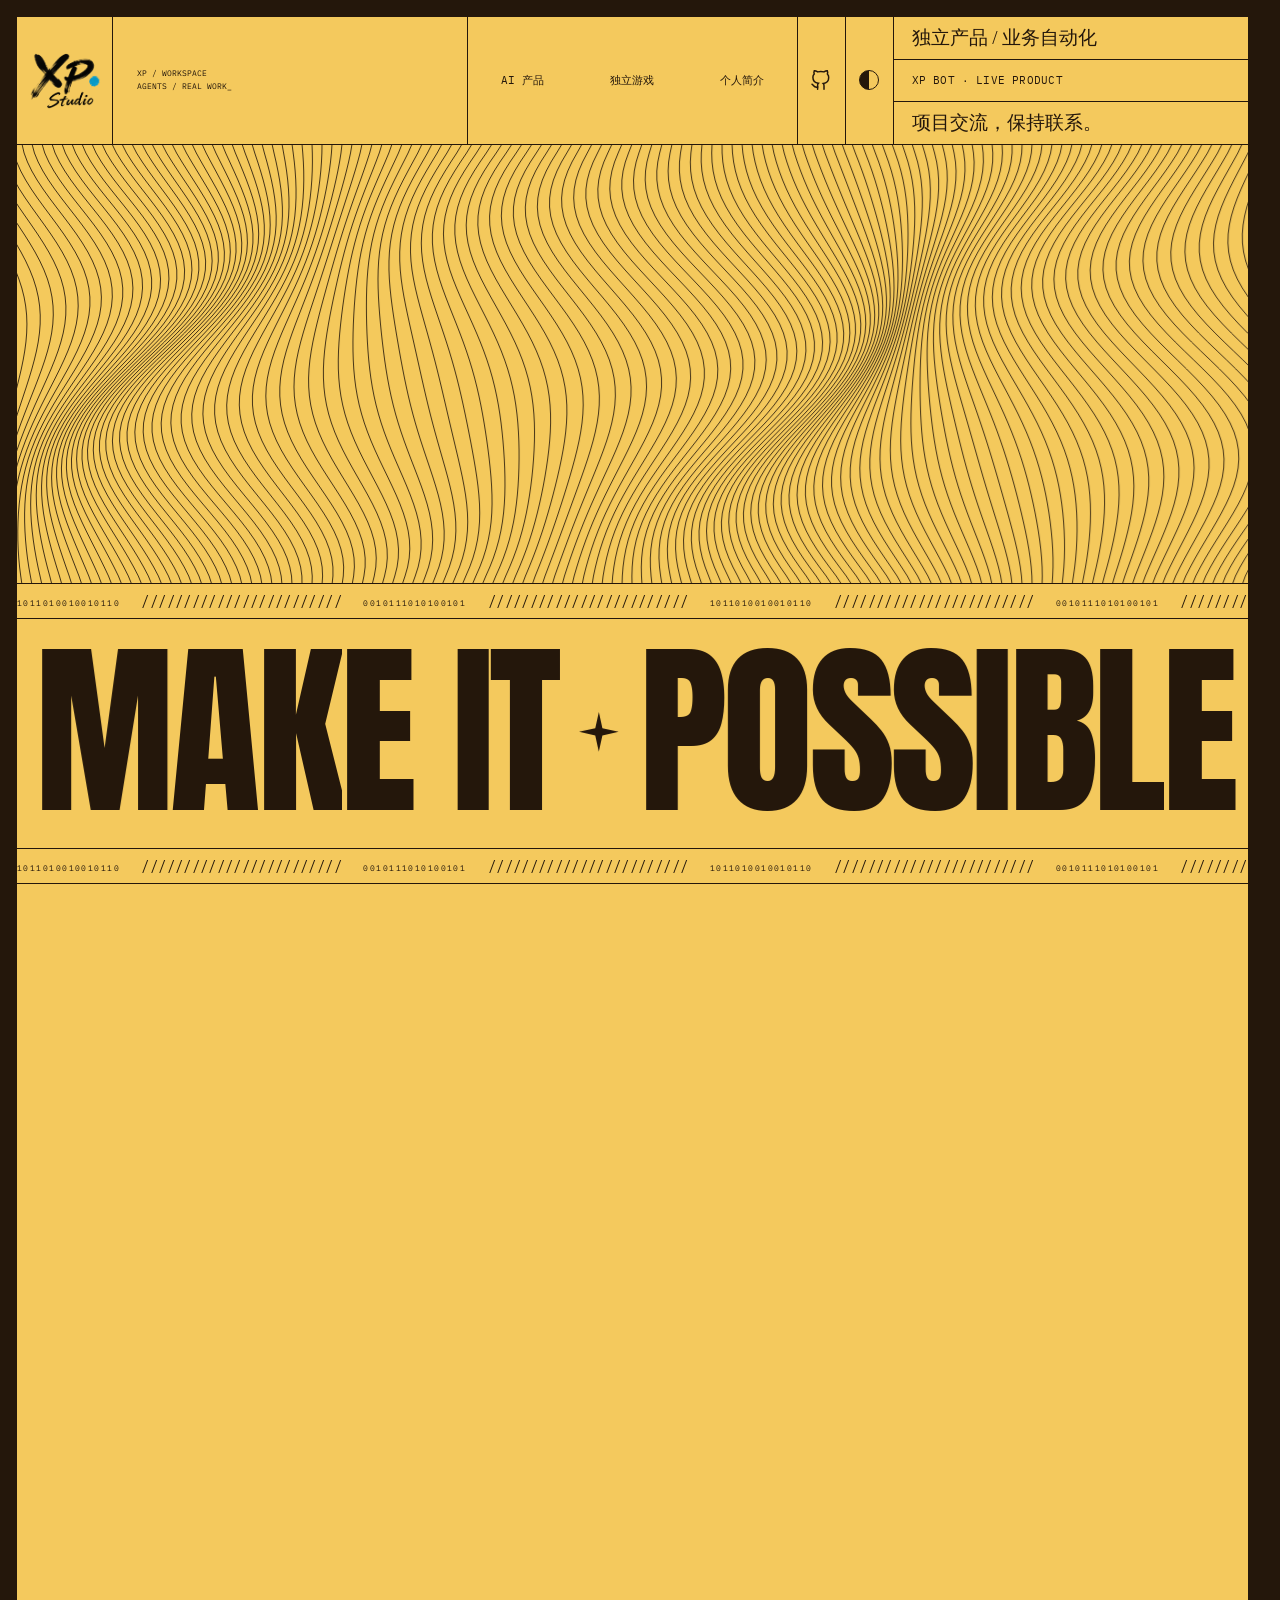
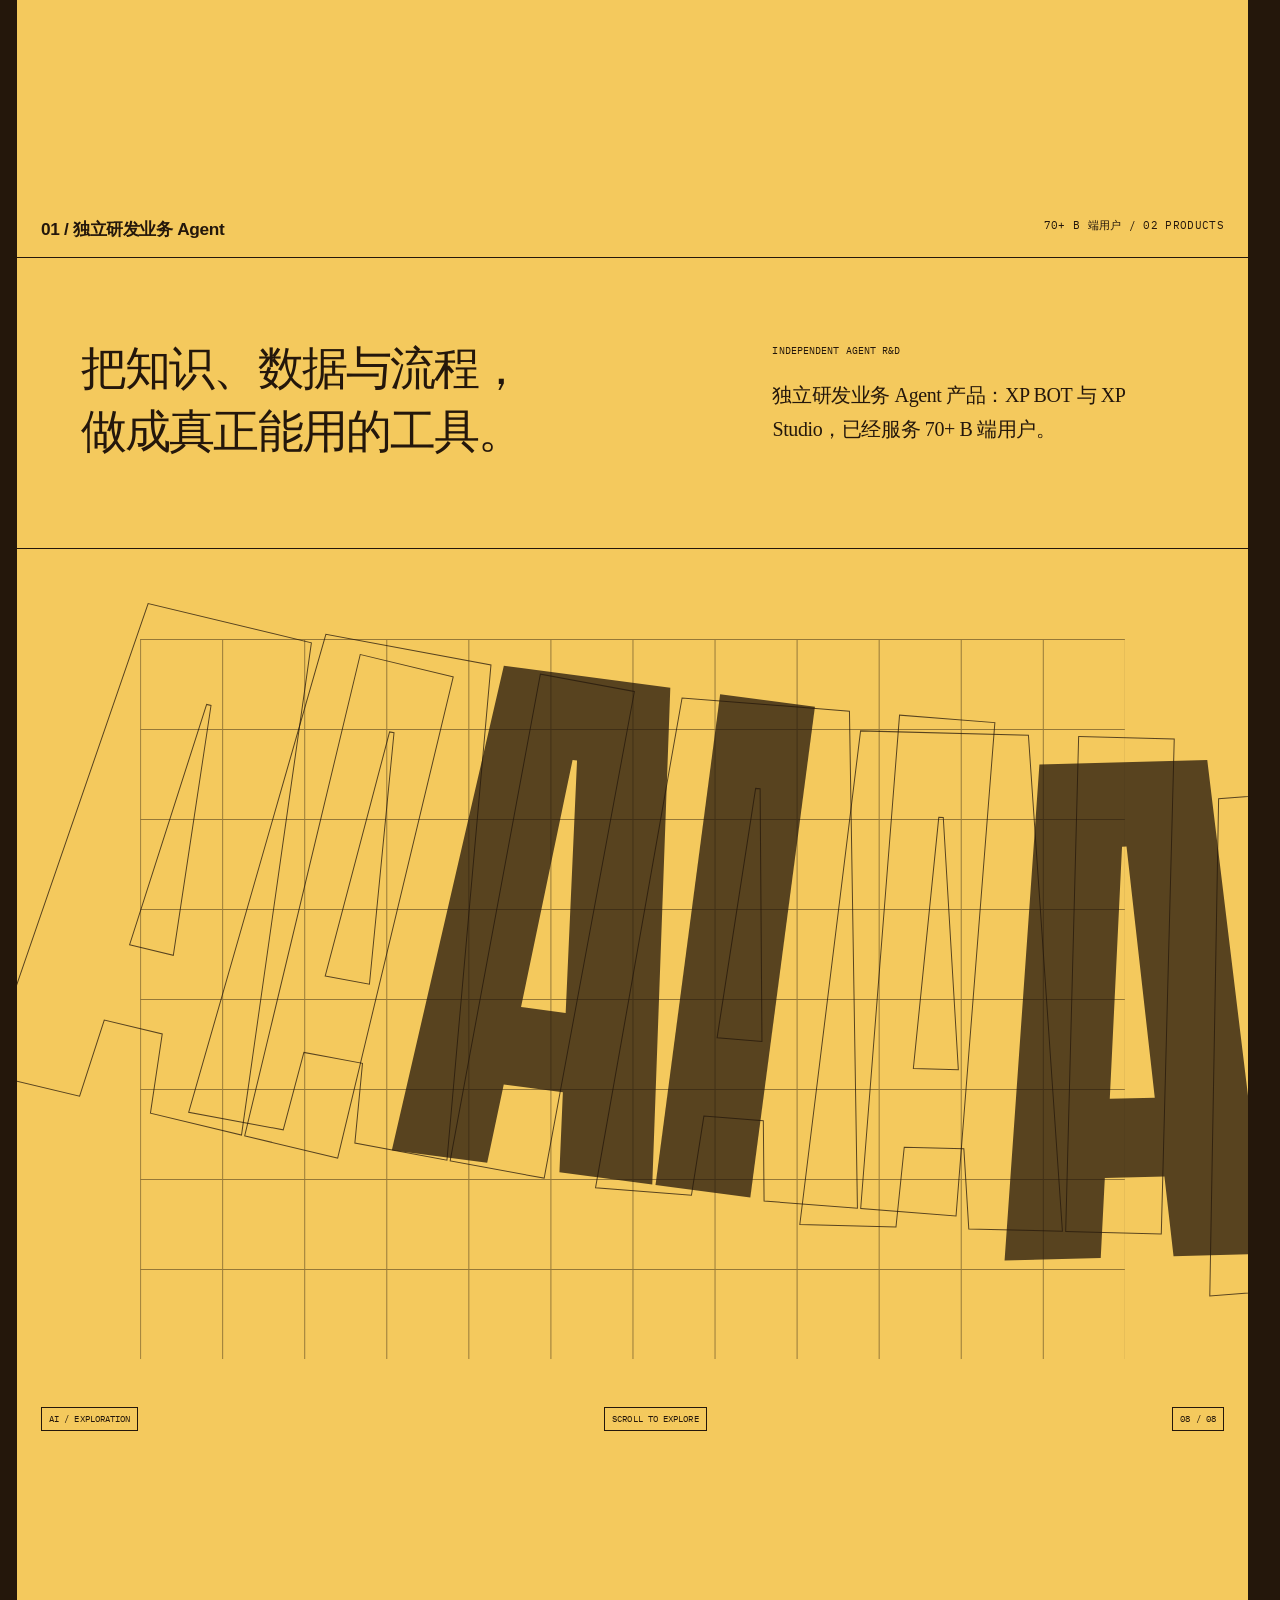
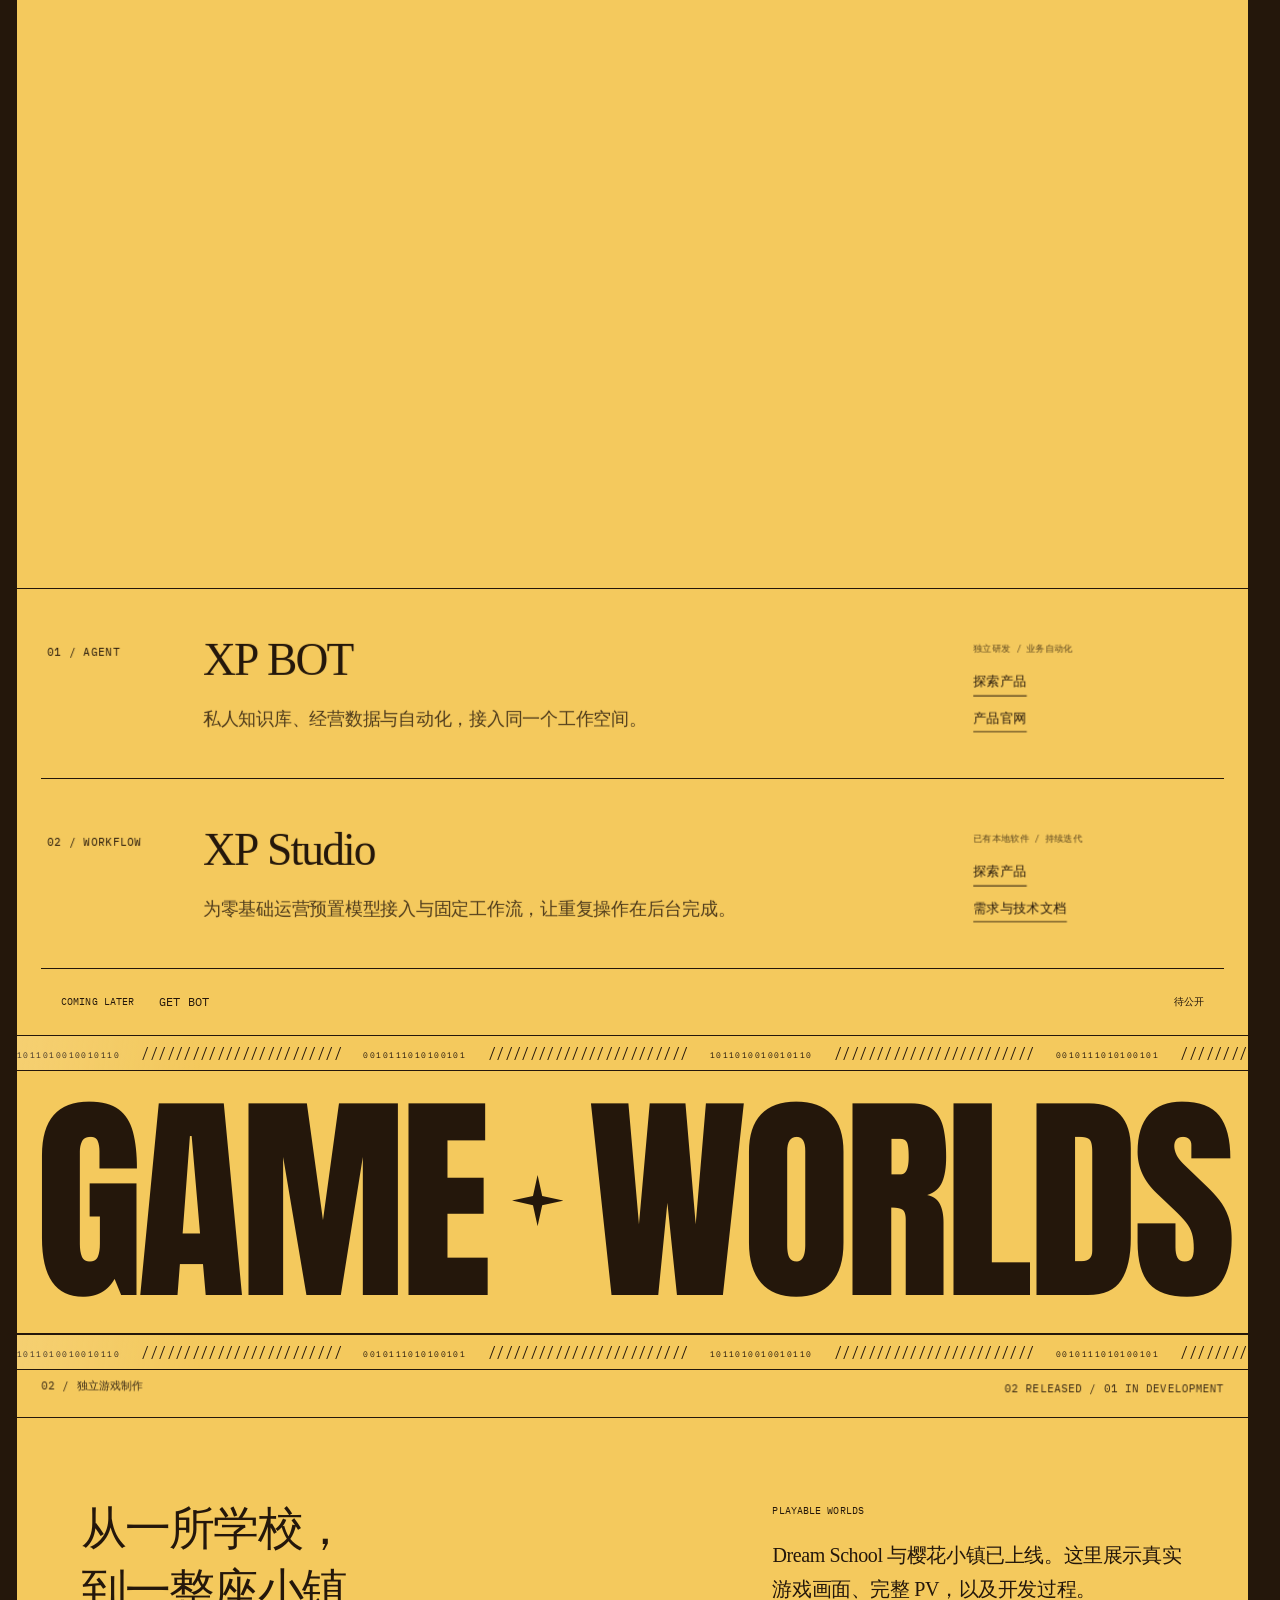
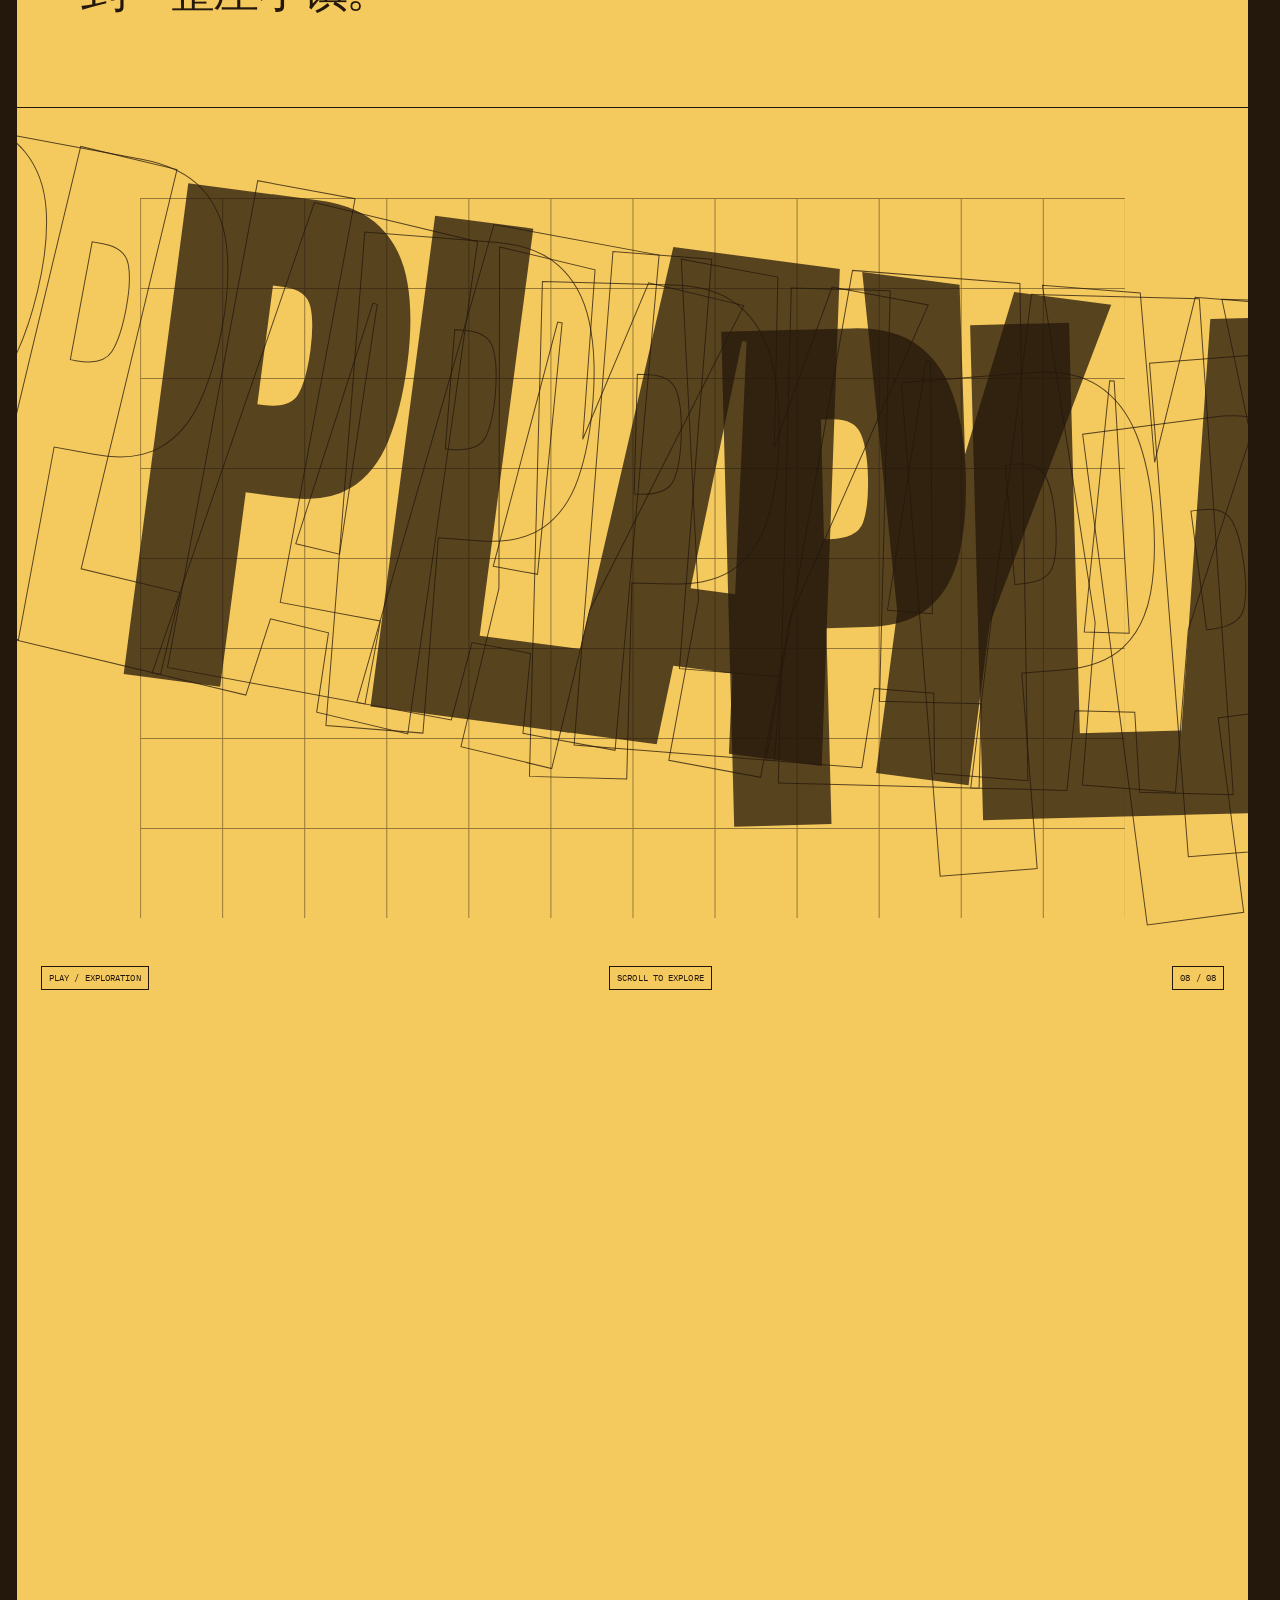
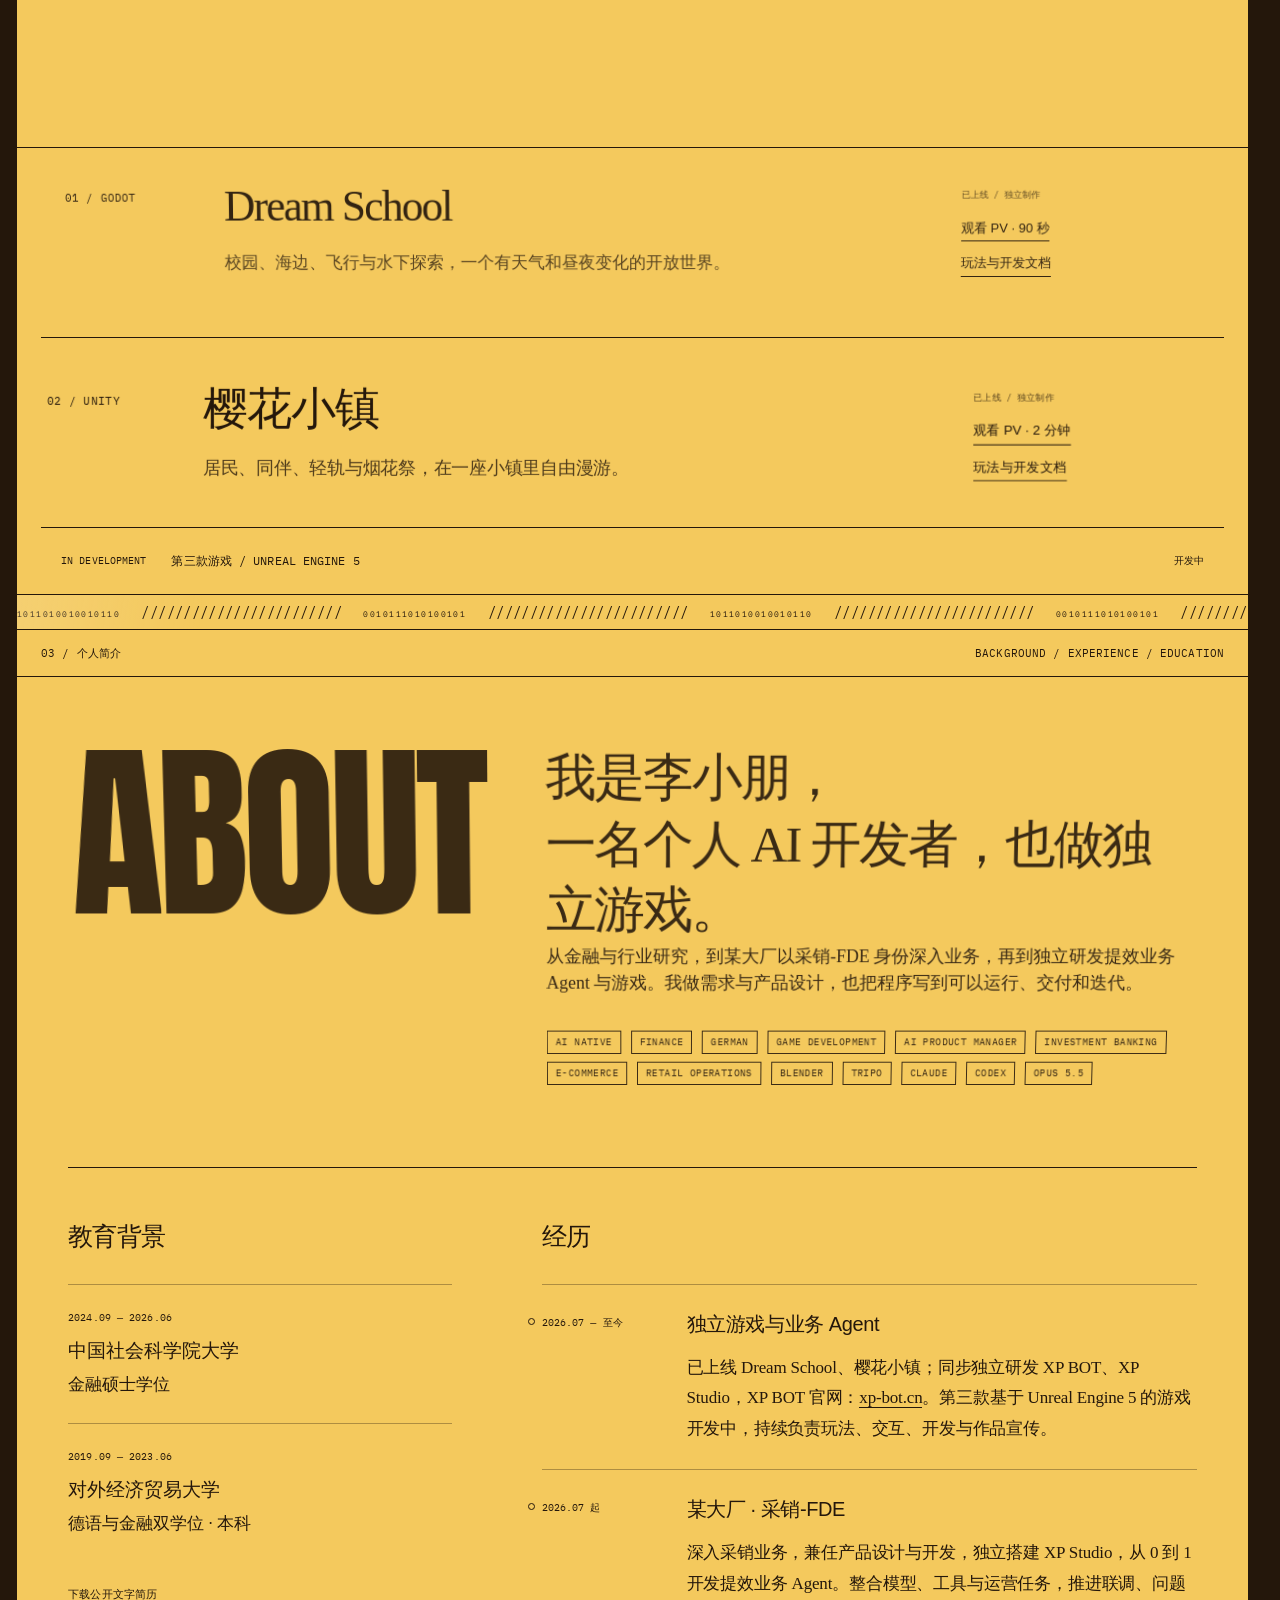
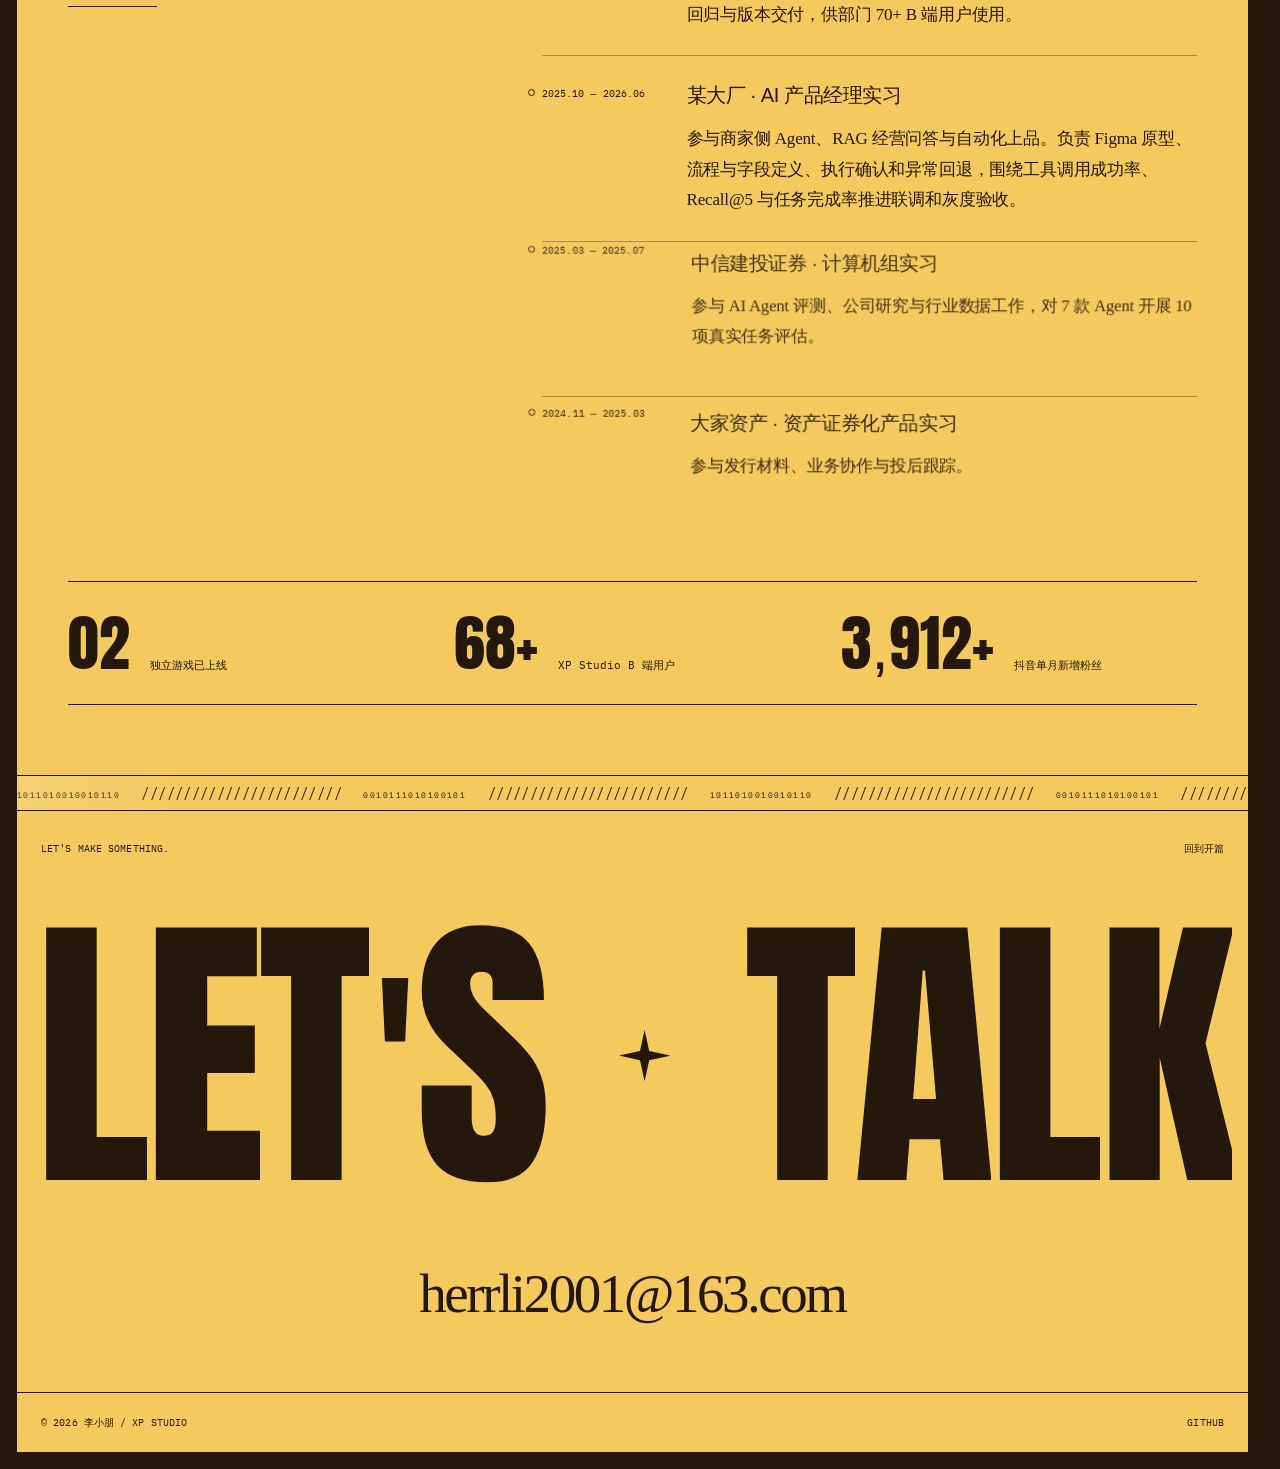
==== commit 9d63dd5e: "Remove archive-site link from the public footer" ====
--- a/studio-preview.html
+++ b/studio-preview.html
@@ -12,7 +12,7 @@
 <div class="bit-strip" aria-hidden="true"><div class="bit-track">1011010010010110 <i>////////////////////////</i> 0010111010100101 <i>////////////////////////</i> 1011010010010110 <i>////////////////////////</i> 0010111010100101 <i>////////////////////////</i> 1011010010010110 <i>////////////////////////</i> 0010111010100101 <i>////////////////////////</i> 1011010010010110 <i>////////////////////////</i> 0010111010100101 <i>////////////////////////</i> 1011010010010110 <i>////////////////////////</i> 0010111010100101 <i>////////////////////////</i> 1011010010010110 <i>////////////////////////</i> 0010111010100101 <i>////////////////////////</i> </div></div>
 <section class="personal-chapter" id="about" data-chapter="03" aria-labelledby="about-title"><div class="section-caption mono"><span>03 / 个人简介</span><span>BACKGROUND / EXPERIENCE / EDUCATION</span></div><div class="about-top"><h2 id="about-title" data-roll-word>ABOUT</h2><div><p class="about-lede">我是李小朋，<br>一名个人 AI 开发者，也做独立游戏。</p><p>从金融与行业研究，到某大厂以采销-FDE 身份深入业务，再到独立研发提效业务 Agent 与游戏。我做需求与产品设计，也把程序写到可以运行、交付和迭代。</p><div class="keyword-cloud" aria-label="Personal keywords"><span class="magnetic">AI NATIVE</span><span class="magnetic">FINANCE</span><span class="magnetic">GERMAN</span><span class="magnetic">GAME DEVELOPMENT</span><span class="magnetic">AI PRODUCT MANAGER</span><span class="magnetic">INVESTMENT BANKING</span><span class="magnetic">E-COMMERCE</span><span class="magnetic">RETAIL OPERATIONS</span><span class="magnetic">BLENDER</span><span class="magnetic">TRIPO</span><span class="magnetic">CLAUDE</span><span class="magnetic">CODEX</span><span class="magnetic">OPUS 5.5</span></div></div></div><div class="resume-grid"><section><h3>教育背景</h3><article class="education-row"><span class="mono">2024.09 — 2026.06</span><h4>中国社会科学院大学</h4><p>金融硕士学位</p></article><article class="education-row"><span class="mono">2019.09 — 2023.06</span><h4>对外经济贸易大学</h4><p>德语与金融双学位 · 本科</p></article><a class="resume-download mono" href="docs/lixiaopeng-profile.txt" download>下载公开文字简历</a></section><section class="experience"><h3>经历</h3><article><time class="mono">2026.07 — 至今</time><div><h4>独立游戏与业务 Agent</h4><p>已上线 Dream School、樱花小镇；同步独立研发 XP BOT、XP Studio，XP BOT 官网：<a class="inline-link" href="https://xp-bot.cn/" target="_blank" rel="noopener noreferrer">xp-bot.cn</a>。第三款基于 Unreal Engine 5 的游戏开发中，持续负责玩法、交互、开发与作品宣传。</p></div></article><article><time class="mono">2026.07 起</time><div><h4>某大厂 · 采销-FDE</h4><p>深入采销业务，兼任产品设计与开发，独立搭建 XP Studio，从 0 到 1 开发提效业务 Agent。整合模型、工具与运营任务，推进联调、问题回归与版本交付，供部门 70+ B 端用户使用。</p></div></article><article><time class="mono">2025.10 — 2026.06</time><div><h4>某大厂 · AI 产品经理实习</h4><p>参与商家侧 Agent、RAG 经营问答与自动化上品。负责 Figma 原型、流程与字段定义、执行确认和异常回退，围绕工具调用成功率、Recall@5 与任务完成率推进联调和灰度验收。</p></div></article><article><time class="mono">2025.03 — 2025.07</time><div><h4>中信建投证券 · 计算机组实习</h4><p>参与 AI Agent 评测、公司研究与行业数据工作，对 7 款 Agent 开展 10 项真实任务评估。</p></div></article><article><time class="mono">2024.11 — 2025.03</time><div><h4>大家资产 · 资产证券化产品实习</h4><p>参与发行材料、业务协作与投后跟踪。</p></div></article></section></div><div class="result-band"><div><strong>02</strong><span>独立游戏已上线</span></div><div><strong>70+</strong><span>XP Studio B 端用户</span></div><div><strong>4,000+</strong><span>抖音单月新增粉丝</span></div></div></section>
 <div class="bit-strip" aria-hidden="true"><div class="bit-track">1011010010010110 <i>////////////////////////</i> 0010111010100101 <i>////////////////////////</i> 1011010010010110 <i>////////////////////////</i> 0010111010100101 <i>////////////////////////</i> 1011010010010110 <i>////////////////////////</i> 0010111010100101 <i>////////////////////////</i> 1011010010010110 <i>////////////////////////</i> 0010111010100101 <i>////////////////////////</i> 1011010010010110 <i>////////////////////////</i> 0010111010100101 <i>////////////////////////</i> 1011010010010110 <i>////////////////////////</i> 0010111010100101 <i>////////////////////////</i> </div></div>
-<footer class="contact-chapter" id="contact"><div class="contact-meta mono"><span>LET'S MAKE SOMETHING.</span><a href="#top">回到开篇</a></div><a class="display-line contact-title" href="mailto:herrli2001@163.com" aria-label="发送邮件联系李小朋"><span data-roll-word>LET'S</span><svg class="display-star" viewBox="0 0 100 100" aria-hidden="true"><path d="M50 0 59 41 100 50 59 59 50 100 41 59 0 50 41 41Z"/></svg><span data-roll-word>TALK</span></a><a class="contact-email" href="mailto:herrli2001@163.com">herrli2001@163.com</a><div class="footer-base mono"><span>© 2026 李小朋 / XP STUDIO</span><div><a href="https://github.com/herrli2001-rgb" target="_blank" rel="noopener noreferrer">GITHUB</a><a href="original.html">原版网站</a></div></div></footer>
+<footer class="contact-chapter" id="contact"><div class="contact-meta mono"><span>LET'S MAKE SOMETHING.</span><a href="#top">回到开篇</a></div><a class="display-line contact-title" href="mailto:herrli2001@163.com" aria-label="发送邮件联系李小朋"><span data-roll-word>LET'S</span><svg class="display-star" viewBox="0 0 100 100" aria-hidden="true"><path d="M50 0 59 41 100 50 59 59 50 100 41 59 0 50 41 41Z"/></svg><span data-roll-word>TALK</span></a><a class="contact-email" href="mailto:herrli2001@163.com">herrli2001@163.com</a><div class="footer-base mono"><span>© 2026 李小朋 / XP STUDIO</span><div><a href="https://github.com/herrli2001-rgb" target="_blank" rel="noopener noreferrer">GITHUB</a></div></div></footer>
 </main></div>
 <dialog class="product-dialog" id="bot-product-dialog" aria-labelledby="bot-product-title"><div class="dialog-bar"><span class="mono">01 / XP BOT</span><button data-close aria-label="关闭 XP BOT 产品介绍">关闭</button></div><div class="product-dialog-content"><article class="bot-product" id="xp-bot" aria-labelledby="bot-product-title">
 
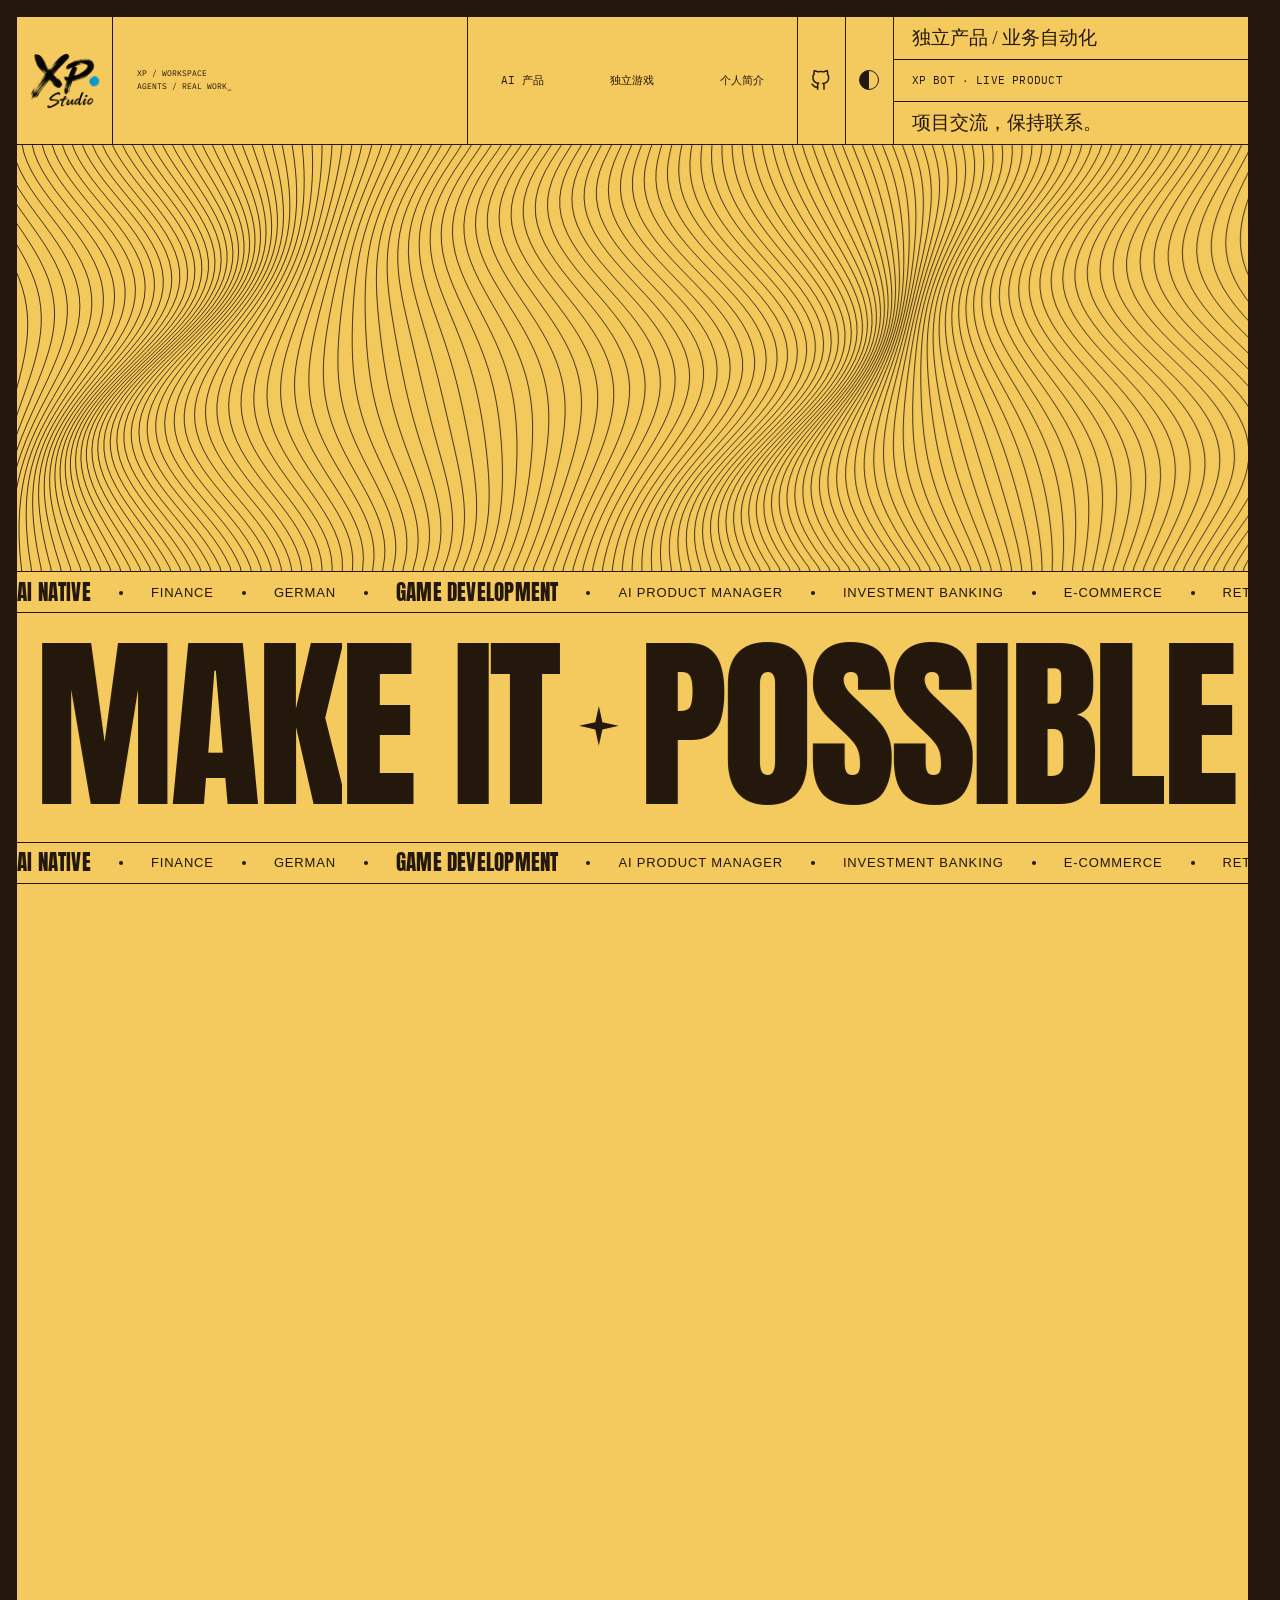
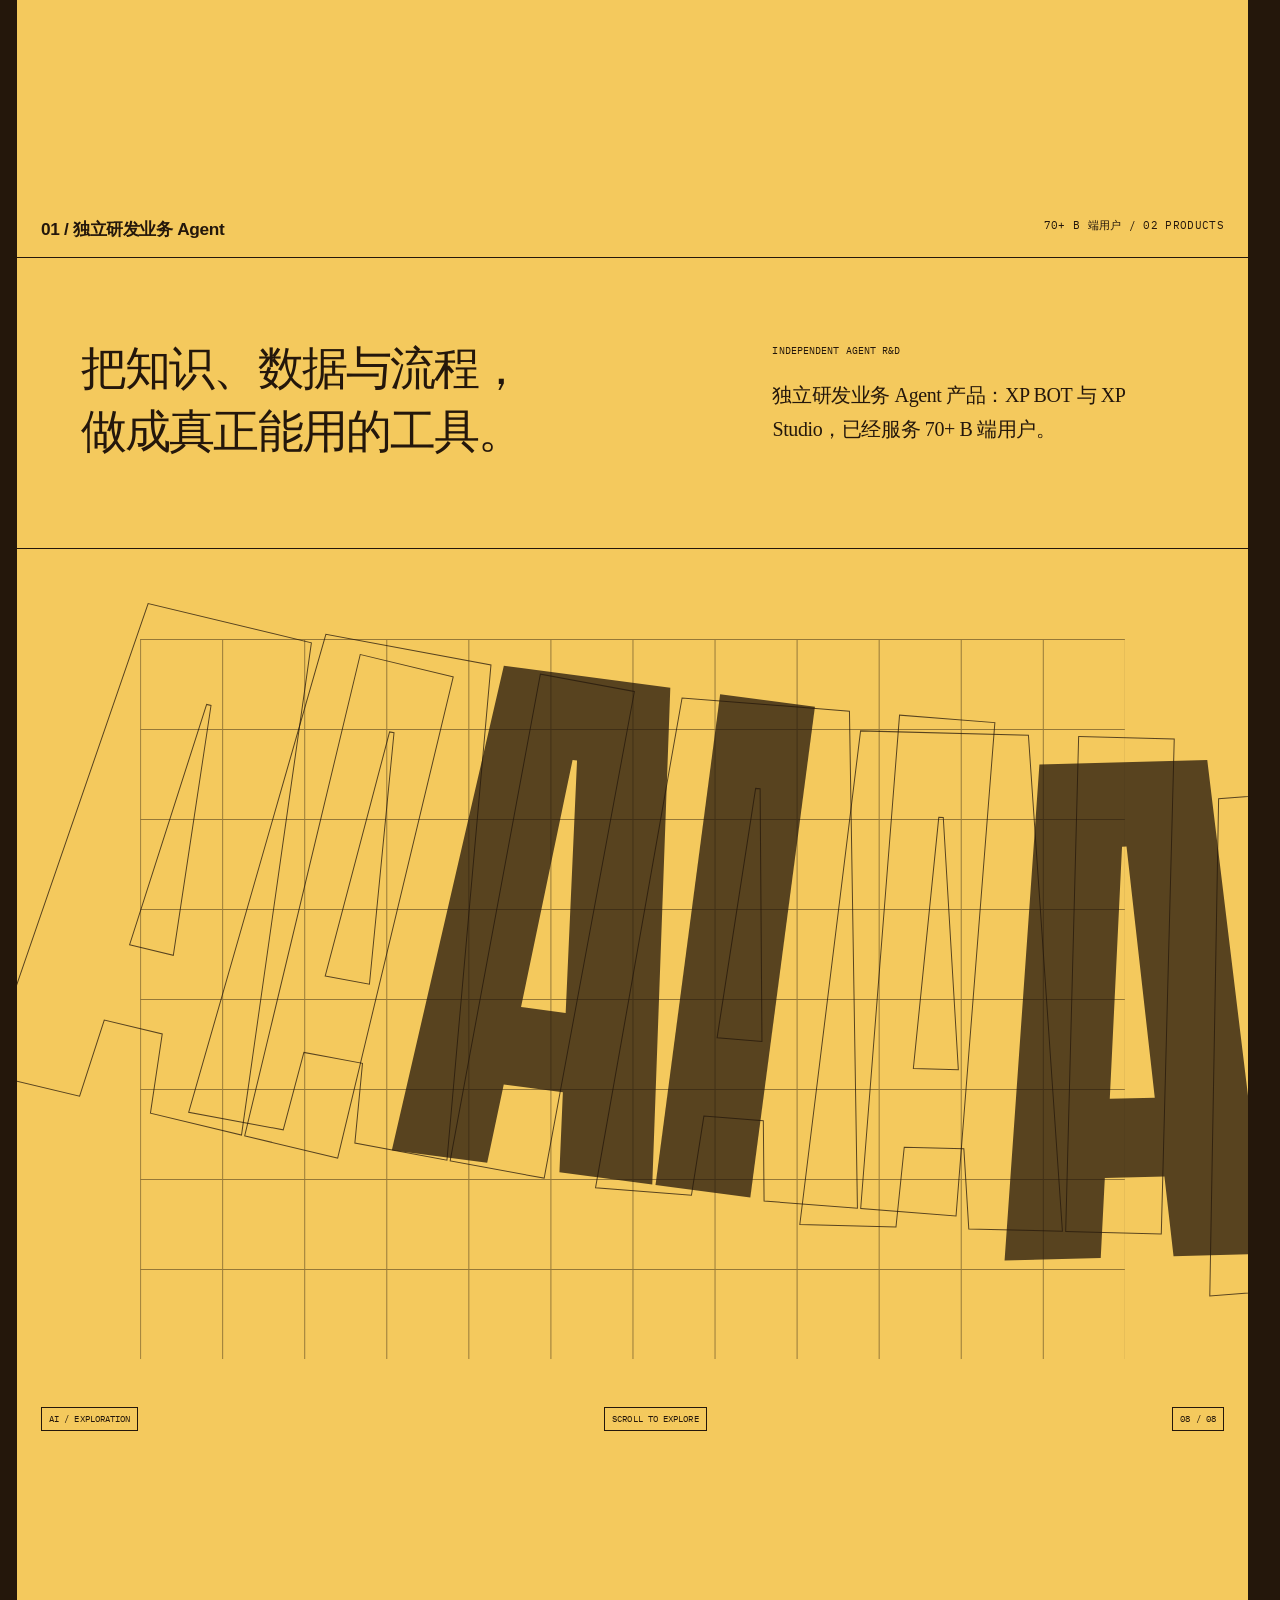
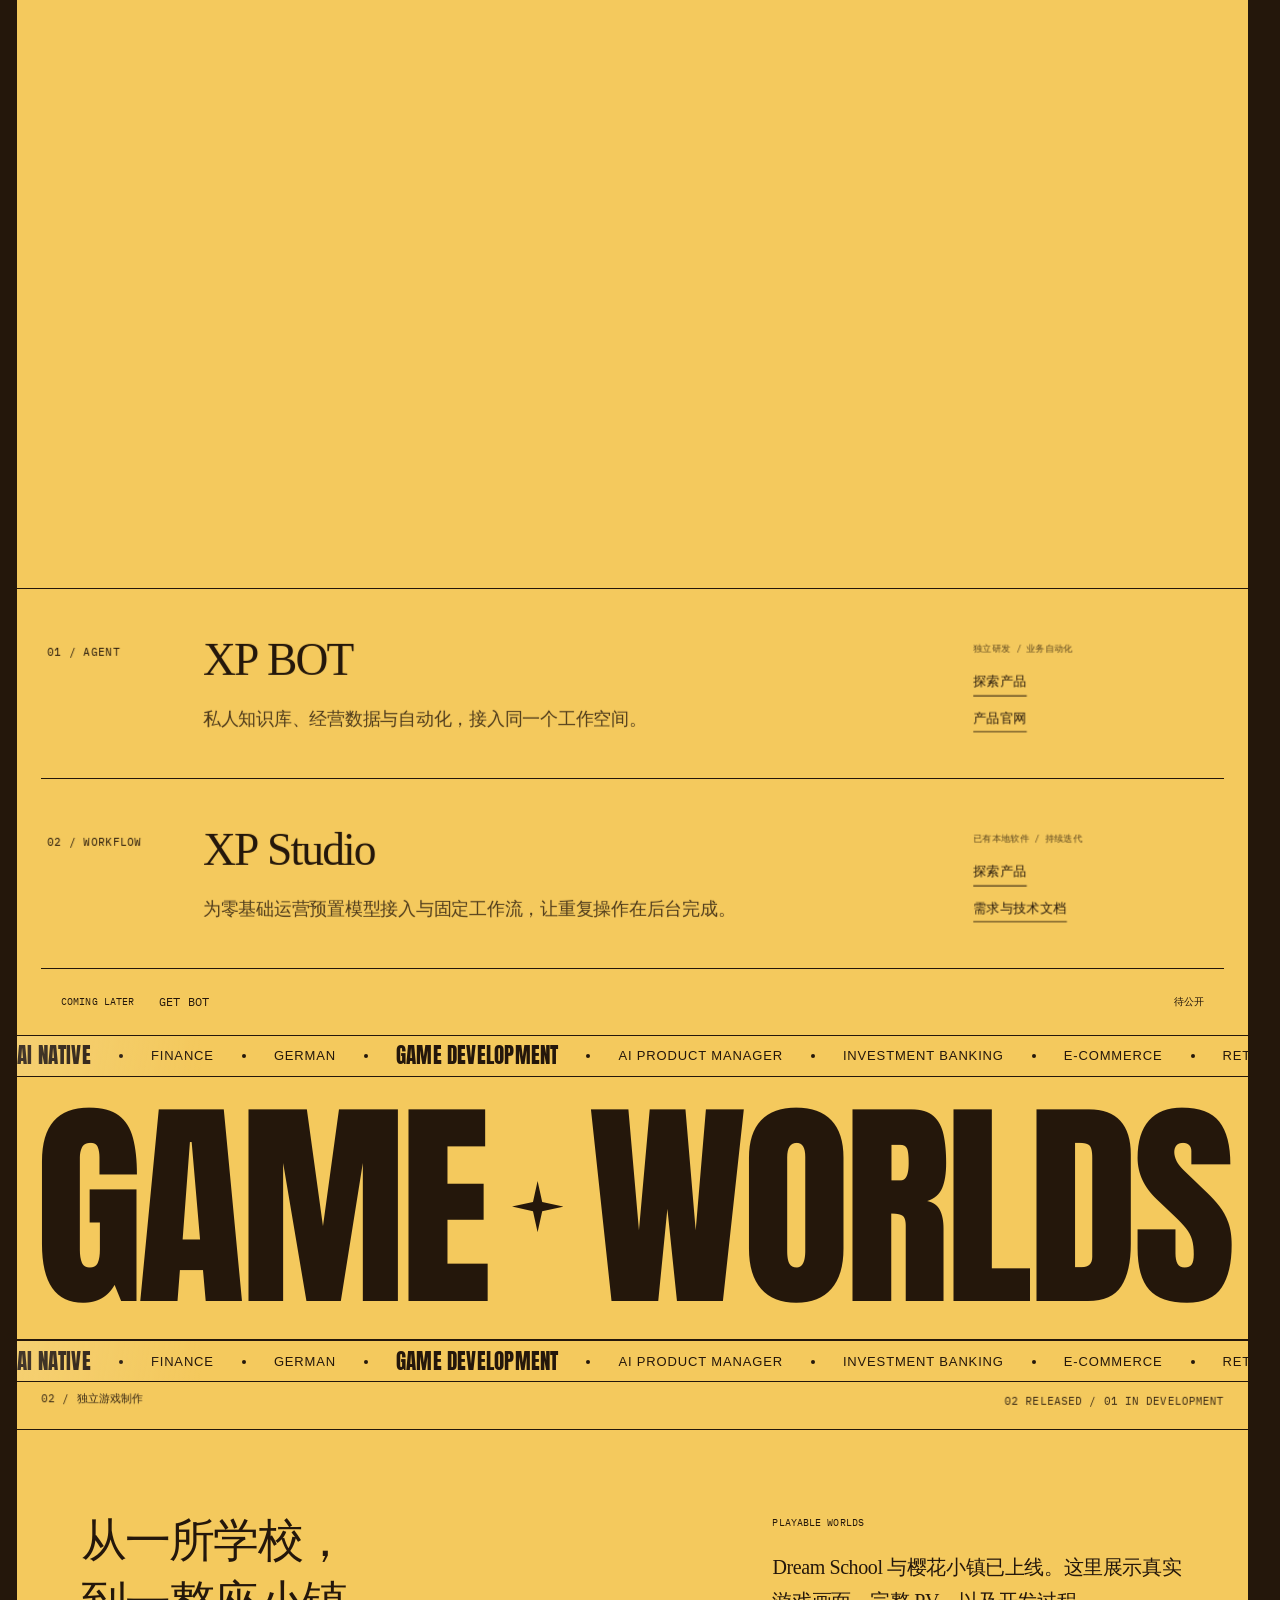
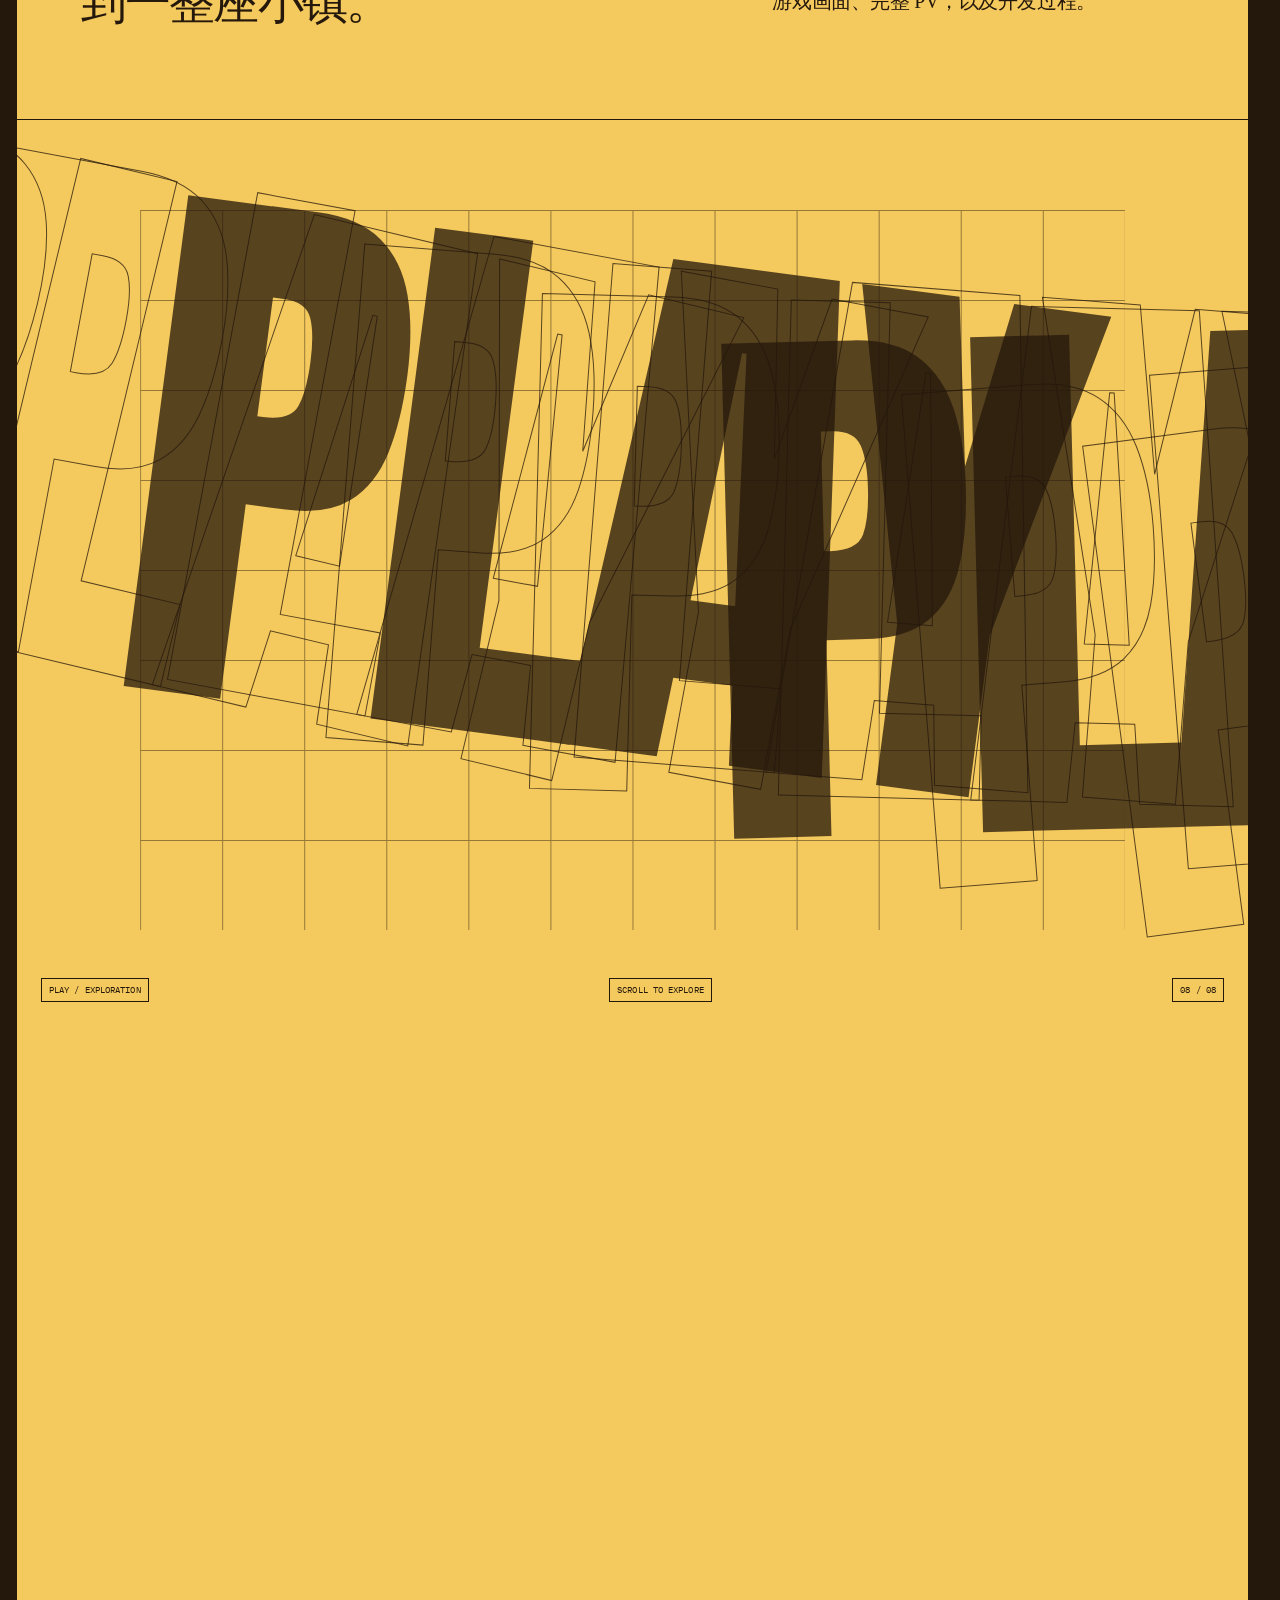
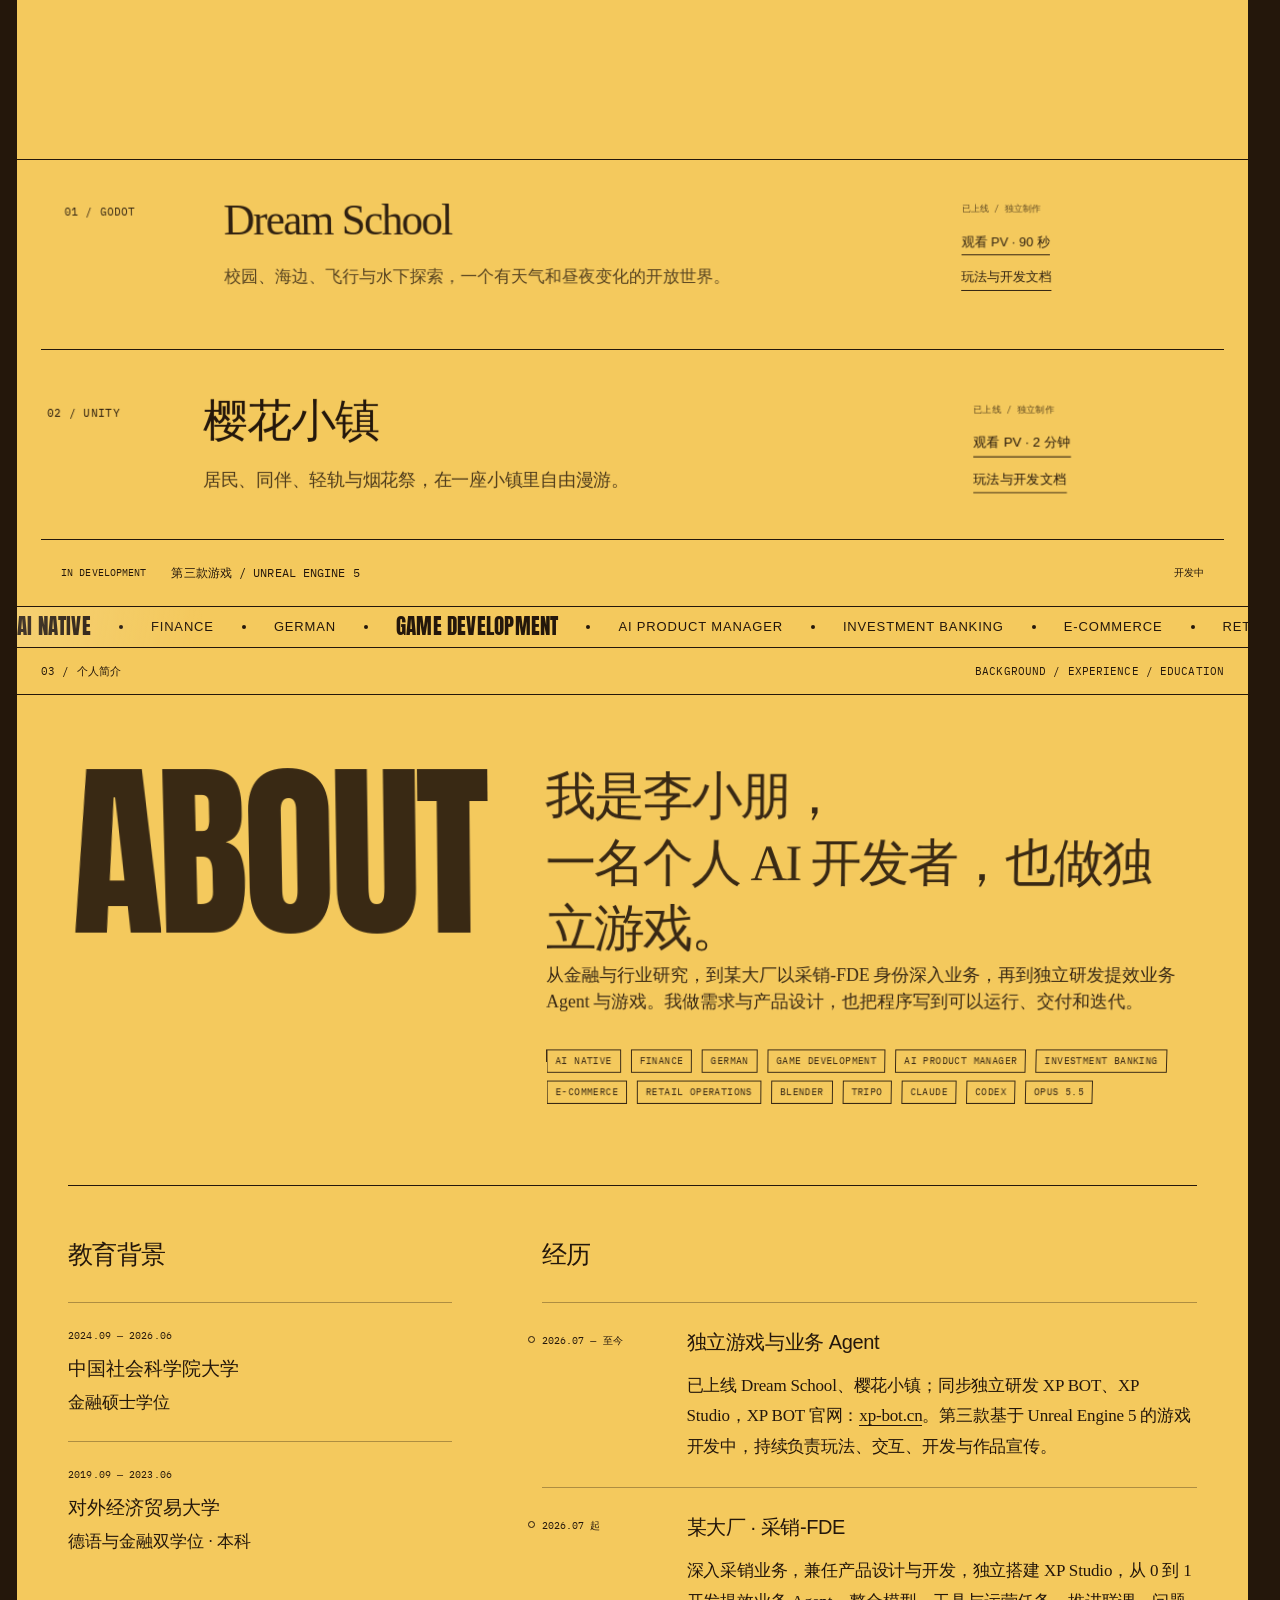
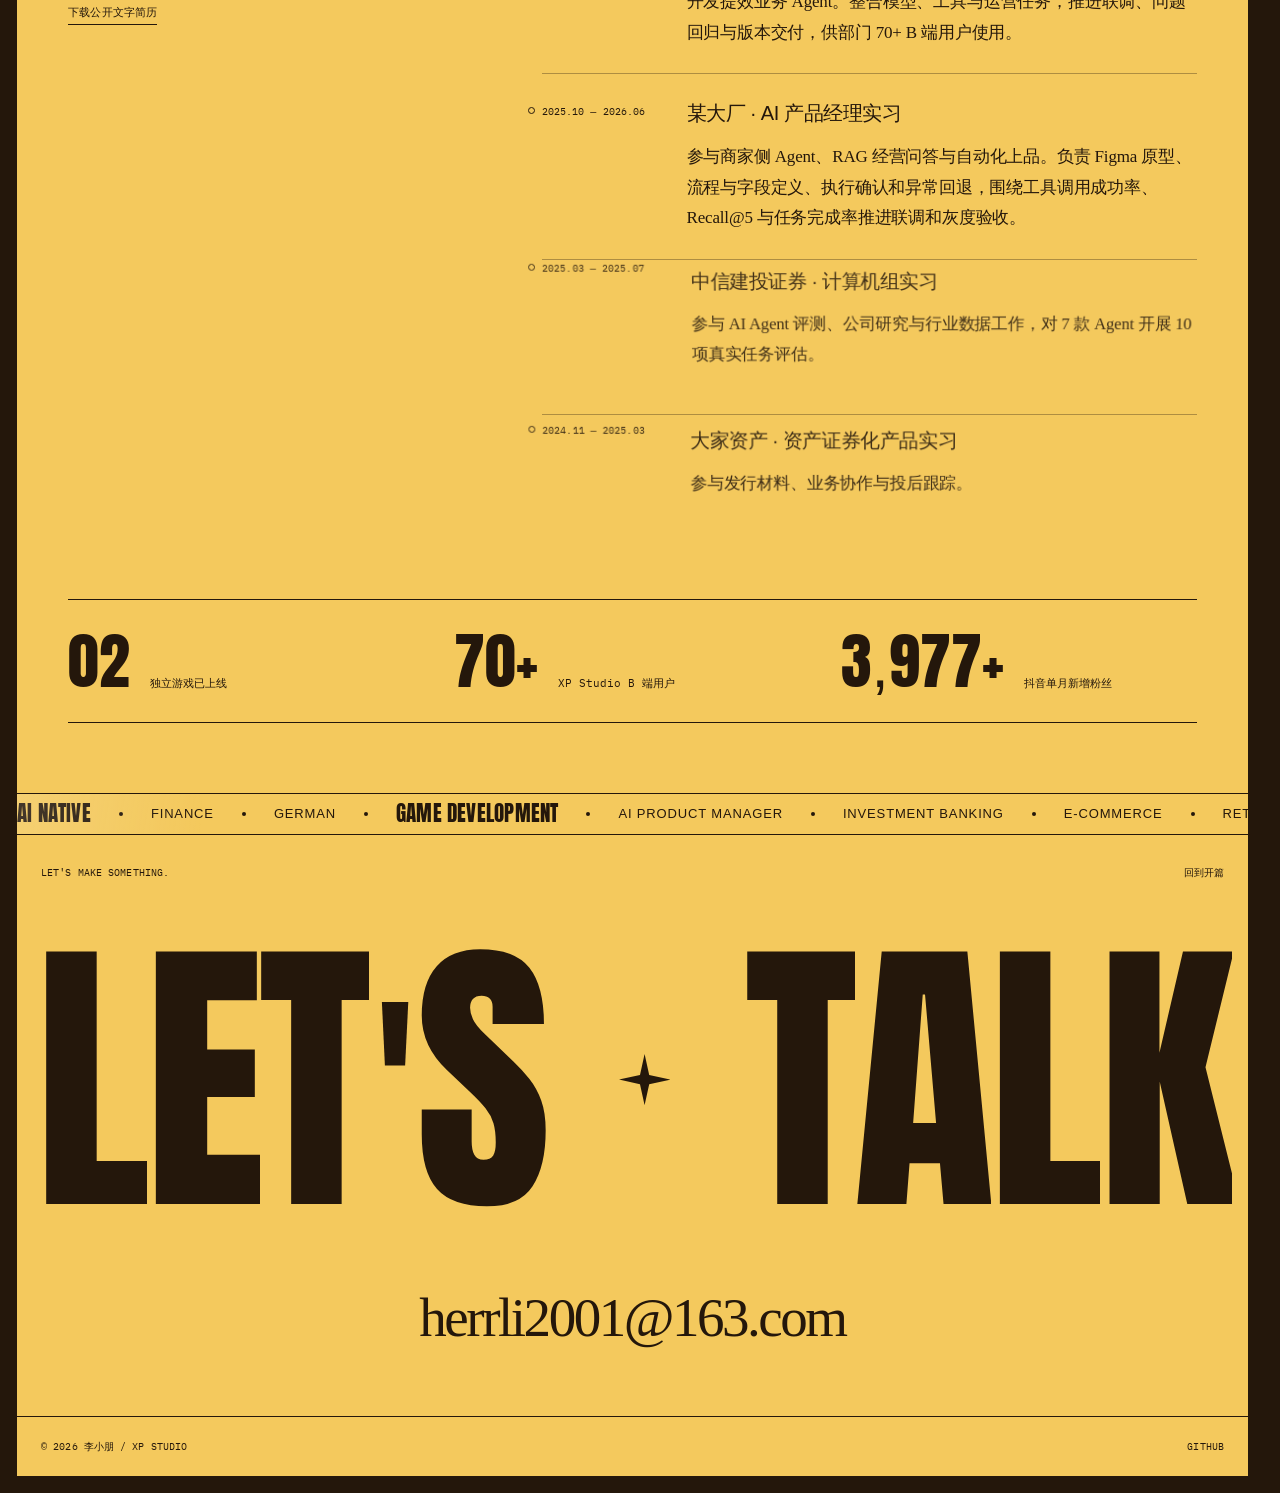
==== commit c05e477d: "Trigger designed keyword discoveries on mouse movement and fill ribbons with shared keywords" ====
--- a/studio-preview.html
+++ b/studio-preview.html
@@ -1,17 +1,17 @@
-<!doctype html><html lang="zh-CN"><head><meta charset="utf-8"><meta name="viewport" content="width=device-width,initial-scale=1"><meta name="robots" content="noindex"><title>李小朋 / XP Studio — AI 产品与独立游戏</title><meta name="description" content="李小朋的独立作品：XP BOT、XP Studio、Dream School、樱花小镇。AI 产品、游戏实机与个人经历。"><meta name="theme-color" content="#f4c95d"><link rel="icon" href="assets/studio/brand-full.png"><link rel="stylesheet" href="assets/studio-kinetic.css?v=ripple-20261107"><link rel="stylesheet" href="assets/studio-opening.css?v=ripple-20261107"><script defer src="assets/studio-runtime.js?v=ripple-20261107"></script><script defer src="assets/studio-wave.js?v=ripple-20261107"></script><script defer src="assets/studio-kinetic.js?v=ripple-20261107"></script><script defer src="assets/studio-products.js?v=ripple-20261107"></script><link rel="stylesheet" href="assets/studio-depth.css?v=ripple-20261107"><script defer src="assets/studio-depth.js?v=ripple-20261107"></script></head>
+<!doctype html><html lang="zh-CN"><head><meta charset="utf-8"><meta name="viewport" content="width=device-width,initial-scale=1"><meta name="robots" content="noindex"><title>李小朋 / XP Studio — AI 产品与独立游戏</title><meta name="description" content="李小朋的独立作品：XP BOT、XP Studio、Dream School、樱花小镇。AI 产品、游戏实机与个人经历。"><meta name="theme-color" content="#f4c95d"><link rel="icon" href="assets/studio/brand-full.png"><link rel="stylesheet" href="assets/studio-kinetic.css?v=hover-keywords-20261107"><link rel="stylesheet" href="assets/studio-opening.css?v=hover-keywords-20261107"><script defer src="assets/studio-runtime.js?v=hover-keywords-20261107"></script><script defer src="assets/studio-wave.js?v=hover-keywords-20261107"></script><script defer src="assets/studio-kinetic.js?v=hover-keywords-20261107"></script><script defer src="assets/studio-products.js?v=hover-keywords-20261107"></script><link rel="stylesheet" href="assets/studio-depth.css?v=hover-keywords-20261107"><script defer src="assets/studio-depth.js?v=hover-keywords-20261107"></script></head>
 <body id="top"><a class="skip" href="#main">跳到作品</a><div class="site-shell">
 <header class="kinetic-header"><a class="site-logo" href="#top" aria-label="XP Studio 首页"><img src="assets/studio/brand-full.png" alt="XP Studio 完整手写标志" width="74" height="74"></a><div class="header-console" aria-hidden="true"><span>XP / WORKSPACE</span><span data-console>LOADING IDEAS_</span></div><nav aria-label="主导航"><a href="#agents" data-roll-link>AI 产品</a><a href="#work" data-roll-link>独立游戏</a><a href="#about" data-roll-link>个人简介</a></nav><a class="github-cell" href="https://github.com/herrli2001-rgb" target="_blank" rel="noopener noreferrer" aria-label="GitHub"><svg viewBox="0 0 24 24" aria-hidden="true"><path d="M9 19c-4.3 1.3-4.3-2.2-6-2.7m12 5v-3.4a3 3 0 0 0-.8-2.3c2.7-.3 5.5-1.3 5.5-6A4.6 4.6 0 0 0 18.4 6a4.3 4.3 0 0 0-.1-3.3s-1-.3-3.4 1.2a11.7 11.7 0 0 0-6.2 0C6.3 2.4 5.3 2.7 5.3 2.7A4.3 4.3 0 0 0 5.2 6a4.6 4.6 0 0 0-1.3 3.3c0 4.7 2.8 5.7 5.5 6a3 3 0 0 0-.8 2.3v3.7"/></svg></a><button class="contrast-toggle" aria-label="切换对比度" aria-pressed="false"><span aria-hidden="true"></span></button><div class="header-aside"><p>独立产品 / 业务自动化</p><a class="header-product magnetic" href="https://xp-bot.cn/" target="_blank" rel="noopener noreferrer">XP BOT · LIVE PRODUCT</a><a href="#contact" data-roll-link>项目交流，保持联系。</a></div></header>
 <main id="main">
-<div class="opening-sequence" data-opening-scroll><section class="opening" id="agents" data-chapter="01" aria-labelledby="ai-title"><div class="wave-field" data-waves tabindex="0" role="region" aria-label="互动波浪。按住鼠标拖动探索关键词，也可按空格。"><canvas aria-hidden="true"></canvas><template data-wave-keyword-pool><span>AI NATIVE</span><span>FINANCE</span><span>GERMAN</span><span>GAME DEVELOPMENT</span><span>AI PRODUCT MANAGER</span><span>INVESTMENT BANKING</span><span>E-COMMERCE</span><span>RETAIL OPERATIONS</span><span>BLENDER</span><span>TRIPO</span><span>CLAUDE</span><span>CODEX</span><span>OPUS 5.5</span></template><div class="wave-keywords" data-wave-discoveries aria-hidden="true"></div><span class="wave-caption mono">按住拖动，让关键词随涟漪浮现</span></div><div class="bit-strip" aria-hidden="true"><div class="bit-track">1011010010010110 <i>////////////////////////</i> 0010111010100101 <i>////////////////////////</i> 1011010010010110 <i>////////////////////////</i> 0010111010100101 <i>////////////////////////</i> 1011010010010110 <i>////////////////////////</i> 0010111010100101 <i>////////////////////////</i> 1011010010010110 <i>////////////////////////</i> 0010111010100101 <i>////////////////////////</i> 1011010010010110 <i>////////////////////////</i> 0010111010100101 <i>////////////////////////</i> 1011010010010110 <i>////////////////////////</i> 0010111010100101 <i>////////////////////////</i> </div></div><div class="display-line display-line--motto" id="ai-title" role="heading" aria-level="1" aria-label="MAKE IT POSSIBLE"><span data-roll-word>MAKE IT</span><svg class="display-star" viewBox="0 0 100 100" aria-hidden="true"><path d="M50 0 59 41 100 50 59 59 50 100 41 59 0 50 41 41Z"/></svg><span data-roll-word>POSSIBLE</span></div><div class="bit-strip" aria-hidden="true"><div class="bit-track">1011010010010110 <i>////////////////////////</i> 0010111010100101 <i>////////////////////////</i> 1011010010010110 <i>////////////////////////</i> 0010111010100101 <i>////////////////////////</i> 1011010010010110 <i>////////////////////////</i> 0010111010100101 <i>////////////////////////</i> 1011010010010110 <i>////////////////////////</i> 0010111010100101 <i>////////////////////////</i> 1011010010010110 <i>////////////////////////</i> 0010111010100101 <i>////////////////////////</i> 1011010010010110 <i>////////////////////////</i> 0010111010100101 <i>////////////////////////</i> </div></div></section></div>
+<div class="opening-sequence" data-opening-scroll><section class="opening" id="agents" data-chapter="01" aria-labelledby="ai-title"><div class="wave-field" data-waves tabindex="0" role="region" aria-label="互动波浪。移动鼠标探索关键词，触屏横向滑动，也可按空格。"><canvas aria-hidden="true"></canvas><template data-wave-keyword-pool><span>AI NATIVE</span><span>FINANCE</span><span>GERMAN</span><span>GAME DEVELOPMENT</span><span>AI PRODUCT MANAGER</span><span>INVESTMENT BANKING</span><span>E-COMMERCE</span><span>RETAIL OPERATIONS</span><span>BLENDER</span><span>TRIPO</span><span>CLAUDE</span><span>CODEX</span><span>OPUS 5.5</span></template><div class="wave-keywords" data-wave-discoveries aria-hidden="true"></div><span class="wave-caption mono">移动鼠标，发现我的关键词</span></div><div class="bit-strip keyword-ribbon" aria-hidden="true"><div class="bit-track"><span class="ribbon-set"><span class="ribbon-word ribbon-word--lead">AI NATIVE</span><i class="ribbon-separator"></i><span class="ribbon-word">FINANCE</span><i class="ribbon-separator"></i><span class="ribbon-word">GERMAN</span><i class="ribbon-separator"></i><span class="ribbon-word ribbon-word--lead">GAME DEVELOPMENT</span><i class="ribbon-separator"></i><span class="ribbon-word">AI PRODUCT MANAGER</span><i class="ribbon-separator"></i><span class="ribbon-word">INVESTMENT BANKING</span><i class="ribbon-separator"></i><span class="ribbon-word">E-COMMERCE</span><i class="ribbon-separator"></i><span class="ribbon-word">RETAIL OPERATIONS</span><i class="ribbon-separator"></i><span class="ribbon-word">BLENDER</span><i class="ribbon-separator"></i><span class="ribbon-word">TRIPO</span><i class="ribbon-separator"></i><span class="ribbon-word">CLAUDE</span><i class="ribbon-separator"></i><span class="ribbon-word">CODEX</span><i class="ribbon-separator"></i><span class="ribbon-word">OPUS 5.5</span><i class="ribbon-separator"></i></span><span class="ribbon-set"><span class="ribbon-word ribbon-word--lead">AI NATIVE</span><i class="ribbon-separator"></i><span class="ribbon-word">FINANCE</span><i class="ribbon-separator"></i><span class="ribbon-word">GERMAN</span><i class="ribbon-separator"></i><span class="ribbon-word ribbon-word--lead">GAME DEVELOPMENT</span><i class="ribbon-separator"></i><span class="ribbon-word">AI PRODUCT MANAGER</span><i class="ribbon-separator"></i><span class="ribbon-word">INVESTMENT BANKING</span><i class="ribbon-separator"></i><span class="ribbon-word">E-COMMERCE</span><i class="ribbon-separator"></i><span class="ribbon-word">RETAIL OPERATIONS</span><i class="ribbon-separator"></i><span class="ribbon-word">BLENDER</span><i class="ribbon-separator"></i><span class="ribbon-word">TRIPO</span><i class="ribbon-separator"></i><span class="ribbon-word">CLAUDE</span><i class="ribbon-separator"></i><span class="ribbon-word">CODEX</span><i class="ribbon-separator"></i><span class="ribbon-word">OPUS 5.5</span><i class="ribbon-separator"></i></span><span class="ribbon-set"><span class="ribbon-word ribbon-word--lead">AI NATIVE</span><i class="ribbon-separator"></i><span class="ribbon-word">FINANCE</span><i class="ribbon-separator"></i><span class="ribbon-word">GERMAN</span><i class="ribbon-separator"></i><span class="ribbon-word ribbon-word--lead">GAME DEVELOPMENT</span><i class="ribbon-separator"></i><span class="ribbon-word">AI PRODUCT MANAGER</span><i class="ribbon-separator"></i><span class="ribbon-word">INVESTMENT BANKING</span><i class="ribbon-separator"></i><span class="ribbon-word">E-COMMERCE</span><i class="ribbon-separator"></i><span class="ribbon-word">RETAIL OPERATIONS</span><i class="ribbon-separator"></i><span class="ribbon-word">BLENDER</span><i class="ribbon-separator"></i><span class="ribbon-word">TRIPO</span><i class="ribbon-separator"></i><span class="ribbon-word">CLAUDE</span><i class="ribbon-separator"></i><span class="ribbon-word">CODEX</span><i class="ribbon-separator"></i><span class="ribbon-word">OPUS 5.5</span><i class="ribbon-separator"></i></span></div></div><div class="display-line display-line--motto" id="ai-title" role="heading" aria-level="1" aria-label="MAKE IT POSSIBLE"><span data-roll-word>MAKE IT</span><svg class="display-star" viewBox="0 0 100 100" aria-hidden="true"><path d="M50 0 59 41 100 50 59 59 50 100 41 59 0 50 41 41Z"/></svg><span data-roll-word>POSSIBLE</span></div><div class="bit-strip keyword-ribbon keyword-ribbon--reverse" aria-hidden="true"><div class="bit-track"><span class="ribbon-set"><span class="ribbon-word ribbon-word--lead">AI NATIVE</span><i class="ribbon-separator"></i><span class="ribbon-word">FINANCE</span><i class="ribbon-separator"></i><span class="ribbon-word">GERMAN</span><i class="ribbon-separator"></i><span class="ribbon-word ribbon-word--lead">GAME DEVELOPMENT</span><i class="ribbon-separator"></i><span class="ribbon-word">AI PRODUCT MANAGER</span><i class="ribbon-separator"></i><span class="ribbon-word">INVESTMENT BANKING</span><i class="ribbon-separator"></i><span class="ribbon-word">E-COMMERCE</span><i class="ribbon-separator"></i><span class="ribbon-word">RETAIL OPERATIONS</span><i class="ribbon-separator"></i><span class="ribbon-word">BLENDER</span><i class="ribbon-separator"></i><span class="ribbon-word">TRIPO</span><i class="ribbon-separator"></i><span class="ribbon-word">CLAUDE</span><i class="ribbon-separator"></i><span class="ribbon-word">CODEX</span><i class="ribbon-separator"></i><span class="ribbon-word">OPUS 5.5</span><i class="ribbon-separator"></i></span><span class="ribbon-set"><span class="ribbon-word ribbon-word--lead">AI NATIVE</span><i class="ribbon-separator"></i><span class="ribbon-word">FINANCE</span><i class="ribbon-separator"></i><span class="ribbon-word">GERMAN</span><i class="ribbon-separator"></i><span class="ribbon-word ribbon-word--lead">GAME DEVELOPMENT</span><i class="ribbon-separator"></i><span class="ribbon-word">AI PRODUCT MANAGER</span><i class="ribbon-separator"></i><span class="ribbon-word">INVESTMENT BANKING</span><i class="ribbon-separator"></i><span class="ribbon-word">E-COMMERCE</span><i class="ribbon-separator"></i><span class="ribbon-word">RETAIL OPERATIONS</span><i class="ribbon-separator"></i><span class="ribbon-word">BLENDER</span><i class="ribbon-separator"></i><span class="ribbon-word">TRIPO</span><i class="ribbon-separator"></i><span class="ribbon-word">CLAUDE</span><i class="ribbon-separator"></i><span class="ribbon-word">CODEX</span><i class="ribbon-separator"></i><span class="ribbon-word">OPUS 5.5</span><i class="ribbon-separator"></i></span><span class="ribbon-set"><span class="ribbon-word ribbon-word--lead">AI NATIVE</span><i class="ribbon-separator"></i><span class="ribbon-word">FINANCE</span><i class="ribbon-separator"></i><span class="ribbon-word">GERMAN</span><i class="ribbon-separator"></i><span class="ribbon-word ribbon-word--lead">GAME DEVELOPMENT</span><i class="ribbon-separator"></i><span class="ribbon-word">AI PRODUCT MANAGER</span><i class="ribbon-separator"></i><span class="ribbon-word">INVESTMENT BANKING</span><i class="ribbon-separator"></i><span class="ribbon-word">E-COMMERCE</span><i class="ribbon-separator"></i><span class="ribbon-word">RETAIL OPERATIONS</span><i class="ribbon-separator"></i><span class="ribbon-word">BLENDER</span><i class="ribbon-separator"></i><span class="ribbon-word">TRIPO</span><i class="ribbon-separator"></i><span class="ribbon-word">CLAUDE</span><i class="ribbon-separator"></i><span class="ribbon-word">CODEX</span><i class="ribbon-separator"></i><span class="ribbon-word">OPUS 5.5</span><i class="ribbon-separator"></i></span></div></div></section></div>
 <div class="section-caption section-caption--ai mono"><span>01 / 独立研发业务 Agent</span><span>70+ B 端用户 / 02 PRODUCTS</span></div>
 <section class="editorial-statement"><p>把知识、数据与流程，<br>做成真正能用的工具。</p><div><span class="mono">INDEPENDENT AGENT R&D</span><p>独立研发业务 Agent 产品：XP BOT 与 XP Studio，已经服务 70+ B 端用户。</p></div></section>
 <section class="work-sequence" data-wall="ai" aria-label="AI 产品动态作品墙"><div class="wall-stage"><div class="wall-grid" aria-hidden="true"></div><div class="wall-ghosts"><span style="--ghost:0" aria-hidden="true">AI</span><span style="--ghost:1" aria-hidden="true">AI</span><span style="--ghost:2" aria-hidden="true">AI</span><span style="--ghost:3" aria-hidden="true">AI</span><span style="--ghost:4" aria-hidden="true">AI</span><span style="--ghost:5" aria-hidden="true">AI</span><span style="--ghost:6" aria-hidden="true">AI</span><span style="--ghost:7" aria-hidden="true">AI</span><span style="--ghost:8" aria-hidden="true">AI</span><span style="--ghost:9" aria-hidden="true">AI</span></div><div class="wall-gallery"><button class="work-tile" data-project="bot" data-wall-card aria-label="XP BOT：定时任务 / 界面实录"><span class="tile-inner"><img src="assets/products/bot-overview.jpg" alt="XP BOT / 定时任务 / 界面实录" width="1280" height="736" loading="lazy" draggable="false"><video data-tile-video="assets/products/bot-automation.mp4" muted loop playsinline preload="none" aria-hidden="true"></video><span class="tile-caption"><strong>XP BOT</strong><span>定时任务 / 界面实录</span><small>#01/08</small></span></span></button><button class="work-tile" data-project="studio" data-wall-card aria-label="XP Studio：首页 / Agent 工作台"><span class="tile-inner"><img src="assets/studio/xp-home.png" alt="XP Studio / 首页 / Agent 工作台" width="1280" height="736" loading="lazy" draggable="false"><span class="tile-caption"><strong>XP Studio</strong><span>首页 / Agent 工作台</span><small>#02/08</small></span></span></button><button class="work-tile" data-project="bot" data-wall-card aria-label="XP BOT：图片与模板 / 界面实录"><span class="tile-inner"><img src="assets/products/bot-templates.jpg" alt="XP BOT / 图片与模板 / 界面实录" width="1280" height="736" loading="lazy" draggable="false"><video data-tile-video="assets/products/bot-templates.mp4" muted loop playsinline preload="none" aria-hidden="true"></video><span class="tile-caption"><strong>XP BOT</strong><span>图片与模板 / 界面实录</span><small>#03/08</small></span></span></button><button class="work-tile" data-project="studio" data-wall-card aria-label="XP Studio：经营日报 / 空状态"><span class="tile-inner"><img src="assets/studio/xp-dashboard.png" alt="XP Studio / 经营日报 / 空状态" width="1280" height="736" loading="lazy" draggable="false"><span class="tile-caption"><strong>XP Studio</strong><span>经营日报 / 空状态</span><small>#04/08</small></span></span></button><button class="work-tile" data-project="bot" data-wall-card aria-label="XP BOT：接入与复用 / 已脱敏"><span class="tile-inner"><img src="assets/products/bot-setup.jpg" alt="XP BOT / 接入与复用 / 已脱敏" width="1280" height="736" loading="lazy" draggable="false"><span class="tile-caption"><strong>XP BOT</strong><span>接入与复用 / 已脱敏</span><small>#05/08</small></span></span></button><button class="work-tile" data-project="studio" data-wall-card aria-label="XP Studio：说人话 / 营销表达"><span class="tile-inner"><img src="assets/studio/xp-human.png" alt="XP Studio / 说人话 / 营销表达" width="1280" height="736" loading="lazy" draggable="false"><span class="tile-caption"><strong>XP Studio</strong><span>说人话 / 营销表达</span><small>#06/08</small></span></span></button><button class="work-tile" data-project="bot" data-wall-card aria-label="XP BOT：自动化 / 已脱敏"><span class="tile-inner"><img src="assets/products/bot-overview.jpg" alt="XP BOT / 自动化 / 已脱敏" width="1280" height="736" loading="lazy" draggable="false"><span class="tile-caption"><strong>XP BOT</strong><span>自动化 / 已脱敏</span><small>#07/08</small></span></span></button><button class="work-tile" data-project="studio" data-wall-card aria-label="XP Studio：搜索词 / 采集与分析"><span class="tile-inner"><img src="assets/studio/xp-search.png" alt="XP Studio / 搜索词 / 采集与分析" width="1280" height="736" loading="lazy" draggable="false"><span class="tile-caption"><strong>XP Studio</strong><span>搜索词 / 采集与分析</span><small>#08/08</small></span></span></button></div><div class="wall-caption mono"><span>AI / EXPLORATION</span><span>SCROLL TO EXPLORE</span><span data-wall-count>00 / 08</span></div></div></section>
 <div class="project-index" aria-label="AI 产品项目索引"><article><span class="record-no mono">01 / AGENT</span><div><button class="record-title" data-project="bot" data-roll-link>XP BOT</button><p>私人知识库、经营数据与自动化，接入同一个工作空间。</p></div><div class="record-actions"><span class="mono">独立研发 / 业务自动化</span><button data-project="bot">探索产品</button><a href="https://xp-bot.cn/" target="_blank" rel="noopener noreferrer">产品官网</a></div></article><article><span class="record-no mono">02 / WORKFLOW</span><div><button class="record-title" data-project="studio" data-roll-link>XP Studio</button><p>为零基础运营预置模型接入与固定工作流，让重复操作在后台完成。</p></div><div class="record-actions"><span class="mono">已有本地软件 / 持续迭代</span><button data-project="studio">探索产品</button><a href="docs/xp-studio-technical.html">需求与技术文档</a></div></article><div class="future-record mono"><span>COMING LATER</span><strong>get bot</strong><span>待公开</span></div></div>
-<div class="bit-strip" aria-hidden="true"><div class="bit-track">1011010010010110 <i>////////////////////////</i> 0010111010100101 <i>////////////////////////</i> 1011010010010110 <i>////////////////////////</i> 0010111010100101 <i>////////////////////////</i> 1011010010010110 <i>////////////////////////</i> 0010111010100101 <i>////////////////////////</i> 1011010010010110 <i>////////////////////////</i> 0010111010100101 <i>////////////////////////</i> 1011010010010110 <i>////////////////////////</i> 0010111010100101 <i>////////////////////////</i> 1011010010010110 <i>////////////////////////</i> 0010111010100101 <i>////////////////////////</i> </div></div>
-<section class="games-chapter" id="work" data-chapter="02" aria-labelledby="games-title"><div class="display-line display-line--games" id="games-title" role="heading" aria-level="2" aria-label="独立游戏制作"><span data-roll-word>GAME</span><svg class="display-star" viewBox="0 0 100 100" aria-hidden="true"><path d="M50 0 59 41 100 50 59 59 50 100 41 59 0 50 41 41Z"/></svg><span data-roll-word>WORLDS</span></div><div class="bit-strip" aria-hidden="true"><div class="bit-track">1011010010010110 <i>////////////////////////</i> 0010111010100101 <i>////////////////////////</i> 1011010010010110 <i>////////////////////////</i> 0010111010100101 <i>////////////////////////</i> 1011010010010110 <i>////////////////////////</i> 0010111010100101 <i>////////////////////////</i> 1011010010010110 <i>////////////////////////</i> 0010111010100101 <i>////////////////////////</i> 1011010010010110 <i>////////////////////////</i> 0010111010100101 <i>////////////////////////</i> 1011010010010110 <i>////////////////////////</i> 0010111010100101 <i>////////////////////////</i> </div></div><div class="section-caption mono"><span>02 / 独立游戏制作</span><span>02 RELEASED / 01 IN DEVELOPMENT</span></div><section class="editorial-statement"><p>从一所学校，<br>到一整座小镇。</p><div><span class="mono">PLAYABLE WORLDS</span><p>Dream School 与樱花小镇已上线。这里展示真实游戏画面、完整 PV，以及开发过程。</p></div></section><section class="work-sequence" data-wall="game" aria-label="独立游戏动态作品墙"><div class="wall-stage"><div class="wall-grid" aria-hidden="true"></div><div class="wall-ghosts"><span style="--ghost:0" aria-hidden="true">PLAY</span><span style="--ghost:1" aria-hidden="true">PLAY</span><span style="--ghost:2" aria-hidden="true">PLAY</span><span style="--ghost:3" aria-hidden="true">PLAY</span><span style="--ghost:4" aria-hidden="true">PLAY</span><span style="--ghost:5" aria-hidden="true">PLAY</span><span style="--ghost:6" aria-hidden="true">PLAY</span><span style="--ghost:7" aria-hidden="true">PLAY</span><span style="--ghost:8" aria-hidden="true">PLAY</span><span style="--ghost:9" aria-hidden="true">PLAY</span></div><div class="wall-gallery"><button class="work-tile" data-case="sakura" data-wall-card aria-label="樱花小镇：烟花祭 / 实机"><span class="tile-inner"><img src="assets/studio/sakura-cover.webp" alt="樱花小镇 / 烟花祭 / 实机" width="1280" height="736" loading="lazy" draggable="false"><video data-tile-video="assets/studio/sakura-loop.mp4" muted loop playsinline preload="none" aria-hidden="true"></video><span class="tile-caption"><strong>樱花小镇</strong><span>烟花祭 / 实机</span><small>#01/08</small></span></span></button><button class="work-tile" data-case="dream" data-wall-card aria-label="Dream School：校园 / 实机"><span class="tile-inner"><img src="assets/portfolio/dream-campus.webp" alt="Dream School / 校园 / 实机" width="1280" height="736" loading="lazy" draggable="false"><video data-tile-video="assets/portfolio/dream-preview.mp4" muted loop playsinline preload="none" aria-hidden="true"></video><span class="tile-caption"><strong>Dream School</strong><span>校园 / 实机</span><small>#02/08</small></span></span></button><button class="work-tile" data-case="sakura" data-wall-card aria-label="樱花小镇：街道 / 实机"><span class="tile-inner"><img src="assets/portfolio/sakura-street.webp" alt="樱花小镇 / 街道 / 实机" width="1280" height="736" loading="lazy" draggable="false"><span class="tile-caption"><strong>樱花小镇</strong><span>街道 / 实机</span><small>#03/08</small></span></span></button><button class="work-tile" data-case="dream" data-wall-card aria-label="Dream School：海边 / 实机"><span class="tile-inner"><img src="assets/portfolio/dream-ocean.webp" alt="Dream School / 海边 / 实机" width="1280" height="736" loading="lazy" draggable="false"><span class="tile-caption"><strong>Dream School</strong><span>海边 / 实机</span><small>#04/08</small></span></span></button><button class="work-tile" data-case="sakura" data-wall-card aria-label="樱花小镇：居民与烟花 / 实机"><span class="tile-inner"><img src="assets/portfolio/sakura-festival.webp" alt="樱花小镇 / 居民与烟花 / 实机" width="1280" height="736" loading="lazy" draggable="false"><span class="tile-caption"><strong>樱花小镇</strong><span>居民与烟花 / 实机</span><small>#05/08</small></span></span></button><button class="work-tile" data-case="dream" data-wall-card aria-label="Dream School：交通 / 实机"><span class="tile-inner"><img src="assets/portfolio/dream-train.webp" alt="Dream School / 交通 / 实机" width="1280" height="736" loading="lazy" draggable="false"><span class="tile-caption"><strong>Dream School</strong><span>交通 / 实机</span><small>#06/08</small></span></span></button><button class="work-tile" data-case="sakura" data-wall-card aria-label="樱花小镇：漫游 / 实机"><span class="tile-inner"><img src="assets/portfolio/sakura-day.webp" alt="樱花小镇 / 漫游 / 实机" width="1280" height="736" loading="lazy" draggable="false"><span class="tile-caption"><strong>樱花小镇</strong><span>漫游 / 实机</span><small>#07/08</small></span></span></button><button class="work-tile" data-case="dream" data-wall-card aria-label="Dream School：课堂 / 实机"><span class="tile-inner"><img src="assets/portfolio/dream-classroom.webp" alt="Dream School / 课堂 / 实机" width="1280" height="736" loading="lazy" draggable="false"><span class="tile-caption"><strong>Dream School</strong><span>课堂 / 实机</span><small>#08/08</small></span></span></button></div><div class="wall-caption mono"><span>PLAY / EXPLORATION</span><span>SCROLL TO EXPLORE</span><span data-wall-count>00 / 08</span></div></div></section><div class="project-index" aria-label="游戏项目索引"><article><span class="record-no mono">01 / GODOT</span><div><button class="record-title" data-case="dream" data-roll-link>Dream School</button><p>校园、海边、飞行与水下探索，一个有天气和昼夜变化的开放世界。</p></div><div class="record-actions"><span class="mono">已上线 / 独立制作</span><button data-film="dream">观看 PV · 90 秒</button><button data-case="dream">玩法与开发文档</button></div></article><article><span class="record-no mono">02 / UNITY</span><div><button class="record-title" data-case="sakura" data-roll-link>樱花小镇</button><p>居民、同伴、轻轨与烟花祭，在一座小镇里自由漫游。</p></div><div class="record-actions"><span class="mono">已上线 / 独立制作</span><button data-film="sakura">观看 PV · 2 分钟</button><button data-case="sakura">玩法与开发文档</button></div></article><div class="future-record mono"><span>IN DEVELOPMENT</span><strong>第三款游戏 / Unreal Engine 5</strong><span>开发中</span></div></div></section>
-<div class="bit-strip" aria-hidden="true"><div class="bit-track">1011010010010110 <i>////////////////////////</i> 0010111010100101 <i>////////////////////////</i> 1011010010010110 <i>////////////////////////</i> 0010111010100101 <i>////////////////////////</i> 1011010010010110 <i>////////////////////////</i> 0010111010100101 <i>////////////////////////</i> 1011010010010110 <i>////////////////////////</i> 0010111010100101 <i>////////////////////////</i> 1011010010010110 <i>////////////////////////</i> 0010111010100101 <i>////////////////////////</i> 1011010010010110 <i>////////////////////////</i> 0010111010100101 <i>////////////////////////</i> </div></div>
+<div class="bit-strip keyword-ribbon" aria-hidden="true"><div class="bit-track"><span class="ribbon-set"><span class="ribbon-word ribbon-word--lead">AI NATIVE</span><i class="ribbon-separator"></i><span class="ribbon-word">FINANCE</span><i class="ribbon-separator"></i><span class="ribbon-word">GERMAN</span><i class="ribbon-separator"></i><span class="ribbon-word ribbon-word--lead">GAME DEVELOPMENT</span><i class="ribbon-separator"></i><span class="ribbon-word">AI PRODUCT MANAGER</span><i class="ribbon-separator"></i><span class="ribbon-word">INVESTMENT BANKING</span><i class="ribbon-separator"></i><span class="ribbon-word">E-COMMERCE</span><i class="ribbon-separator"></i><span class="ribbon-word">RETAIL OPERATIONS</span><i class="ribbon-separator"></i><span class="ribbon-word">BLENDER</span><i class="ribbon-separator"></i><span class="ribbon-word">TRIPO</span><i class="ribbon-separator"></i><span class="ribbon-word">CLAUDE</span><i class="ribbon-separator"></i><span class="ribbon-word">CODEX</span><i class="ribbon-separator"></i><span class="ribbon-word">OPUS 5.5</span><i class="ribbon-separator"></i></span><span class="ribbon-set"><span class="ribbon-word ribbon-word--lead">AI NATIVE</span><i class="ribbon-separator"></i><span class="ribbon-word">FINANCE</span><i class="ribbon-separator"></i><span class="ribbon-word">GERMAN</span><i class="ribbon-separator"></i><span class="ribbon-word ribbon-word--lead">GAME DEVELOPMENT</span><i class="ribbon-separator"></i><span class="ribbon-word">AI PRODUCT MANAGER</span><i class="ribbon-separator"></i><span class="ribbon-word">INVESTMENT BANKING</span><i class="ribbon-separator"></i><span class="ribbon-word">E-COMMERCE</span><i class="ribbon-separator"></i><span class="ribbon-word">RETAIL OPERATIONS</span><i class="ribbon-separator"></i><span class="ribbon-word">BLENDER</span><i class="ribbon-separator"></i><span class="ribbon-word">TRIPO</span><i class="ribbon-separator"></i><span class="ribbon-word">CLAUDE</span><i class="ribbon-separator"></i><span class="ribbon-word">CODEX</span><i class="ribbon-separator"></i><span class="ribbon-word">OPUS 5.5</span><i class="ribbon-separator"></i></span><span class="ribbon-set"><span class="ribbon-word ribbon-word--lead">AI NATIVE</span><i class="ribbon-separator"></i><span class="ribbon-word">FINANCE</span><i class="ribbon-separator"></i><span class="ribbon-word">GERMAN</span><i class="ribbon-separator"></i><span class="ribbon-word ribbon-word--lead">GAME DEVELOPMENT</span><i class="ribbon-separator"></i><span class="ribbon-word">AI PRODUCT MANAGER</span><i class="ribbon-separator"></i><span class="ribbon-word">INVESTMENT BANKING</span><i class="ribbon-separator"></i><span class="ribbon-word">E-COMMERCE</span><i class="ribbon-separator"></i><span class="ribbon-word">RETAIL OPERATIONS</span><i class="ribbon-separator"></i><span class="ribbon-word">BLENDER</span><i class="ribbon-separator"></i><span class="ribbon-word">TRIPO</span><i class="ribbon-separator"></i><span class="ribbon-word">CLAUDE</span><i class="ribbon-separator"></i><span class="ribbon-word">CODEX</span><i class="ribbon-separator"></i><span class="ribbon-word">OPUS 5.5</span><i class="ribbon-separator"></i></span></div></div>
+<section class="games-chapter" id="work" data-chapter="02" aria-labelledby="games-title"><div class="display-line display-line--games" id="games-title" role="heading" aria-level="2" aria-label="独立游戏制作"><span data-roll-word>GAME</span><svg class="display-star" viewBox="0 0 100 100" aria-hidden="true"><path d="M50 0 59 41 100 50 59 59 50 100 41 59 0 50 41 41Z"/></svg><span data-roll-word>WORLDS</span></div><div class="bit-strip keyword-ribbon keyword-ribbon--reverse" aria-hidden="true"><div class="bit-track"><span class="ribbon-set"><span class="ribbon-word ribbon-word--lead">AI NATIVE</span><i class="ribbon-separator"></i><span class="ribbon-word">FINANCE</span><i class="ribbon-separator"></i><span class="ribbon-word">GERMAN</span><i class="ribbon-separator"></i><span class="ribbon-word ribbon-word--lead">GAME DEVELOPMENT</span><i class="ribbon-separator"></i><span class="ribbon-word">AI PRODUCT MANAGER</span><i class="ribbon-separator"></i><span class="ribbon-word">INVESTMENT BANKING</span><i class="ribbon-separator"></i><span class="ribbon-word">E-COMMERCE</span><i class="ribbon-separator"></i><span class="ribbon-word">RETAIL OPERATIONS</span><i class="ribbon-separator"></i><span class="ribbon-word">BLENDER</span><i class="ribbon-separator"></i><span class="ribbon-word">TRIPO</span><i class="ribbon-separator"></i><span class="ribbon-word">CLAUDE</span><i class="ribbon-separator"></i><span class="ribbon-word">CODEX</span><i class="ribbon-separator"></i><span class="ribbon-word">OPUS 5.5</span><i class="ribbon-separator"></i></span><span class="ribbon-set"><span class="ribbon-word ribbon-word--lead">AI NATIVE</span><i class="ribbon-separator"></i><span class="ribbon-word">FINANCE</span><i class="ribbon-separator"></i><span class="ribbon-word">GERMAN</span><i class="ribbon-separator"></i><span class="ribbon-word ribbon-word--lead">GAME DEVELOPMENT</span><i class="ribbon-separator"></i><span class="ribbon-word">AI PRODUCT MANAGER</span><i class="ribbon-separator"></i><span class="ribbon-word">INVESTMENT BANKING</span><i class="ribbon-separator"></i><span class="ribbon-word">E-COMMERCE</span><i class="ribbon-separator"></i><span class="ribbon-word">RETAIL OPERATIONS</span><i class="ribbon-separator"></i><span class="ribbon-word">BLENDER</span><i class="ribbon-separator"></i><span class="ribbon-word">TRIPO</span><i class="ribbon-separator"></i><span class="ribbon-word">CLAUDE</span><i class="ribbon-separator"></i><span class="ribbon-word">CODEX</span><i class="ribbon-separator"></i><span class="ribbon-word">OPUS 5.5</span><i class="ribbon-separator"></i></span><span class="ribbon-set"><span class="ribbon-word ribbon-word--lead">AI NATIVE</span><i class="ribbon-separator"></i><span class="ribbon-word">FINANCE</span><i class="ribbon-separator"></i><span class="ribbon-word">GERMAN</span><i class="ribbon-separator"></i><span class="ribbon-word ribbon-word--lead">GAME DEVELOPMENT</span><i class="ribbon-separator"></i><span class="ribbon-word">AI PRODUCT MANAGER</span><i class="ribbon-separator"></i><span class="ribbon-word">INVESTMENT BANKING</span><i class="ribbon-separator"></i><span class="ribbon-word">E-COMMERCE</span><i class="ribbon-separator"></i><span class="ribbon-word">RETAIL OPERATIONS</span><i class="ribbon-separator"></i><span class="ribbon-word">BLENDER</span><i class="ribbon-separator"></i><span class="ribbon-word">TRIPO</span><i class="ribbon-separator"></i><span class="ribbon-word">CLAUDE</span><i class="ribbon-separator"></i><span class="ribbon-word">CODEX</span><i class="ribbon-separator"></i><span class="ribbon-word">OPUS 5.5</span><i class="ribbon-separator"></i></span></div></div><div class="section-caption mono"><span>02 / 独立游戏制作</span><span>02 RELEASED / 01 IN DEVELOPMENT</span></div><section class="editorial-statement"><p>从一所学校，<br>到一整座小镇。</p><div><span class="mono">PLAYABLE WORLDS</span><p>Dream School 与樱花小镇已上线。这里展示真实游戏画面、完整 PV，以及开发过程。</p></div></section><section class="work-sequence" data-wall="game" aria-label="独立游戏动态作品墙"><div class="wall-stage"><div class="wall-grid" aria-hidden="true"></div><div class="wall-ghosts"><span style="--ghost:0" aria-hidden="true">PLAY</span><span style="--ghost:1" aria-hidden="true">PLAY</span><span style="--ghost:2" aria-hidden="true">PLAY</span><span style="--ghost:3" aria-hidden="true">PLAY</span><span style="--ghost:4" aria-hidden="true">PLAY</span><span style="--ghost:5" aria-hidden="true">PLAY</span><span style="--ghost:6" aria-hidden="true">PLAY</span><span style="--ghost:7" aria-hidden="true">PLAY</span><span style="--ghost:8" aria-hidden="true">PLAY</span><span style="--ghost:9" aria-hidden="true">PLAY</span></div><div class="wall-gallery"><button class="work-tile" data-case="sakura" data-wall-card aria-label="樱花小镇：烟花祭 / 实机"><span class="tile-inner"><img src="assets/studio/sakura-cover.webp" alt="樱花小镇 / 烟花祭 / 实机" width="1280" height="736" loading="lazy" draggable="false"><video data-tile-video="assets/studio/sakura-loop.mp4" muted loop playsinline preload="none" aria-hidden="true"></video><span class="tile-caption"><strong>樱花小镇</strong><span>烟花祭 / 实机</span><small>#01/08</small></span></span></button><button class="work-tile" data-case="dream" data-wall-card aria-label="Dream School：校园 / 实机"><span class="tile-inner"><img src="assets/portfolio/dream-campus.webp" alt="Dream School / 校园 / 实机" width="1280" height="736" loading="lazy" draggable="false"><video data-tile-video="assets/portfolio/dream-preview.mp4" muted loop playsinline preload="none" aria-hidden="true"></video><span class="tile-caption"><strong>Dream School</strong><span>校园 / 实机</span><small>#02/08</small></span></span></button><button class="work-tile" data-case="sakura" data-wall-card aria-label="樱花小镇：街道 / 实机"><span class="tile-inner"><img src="assets/portfolio/sakura-street.webp" alt="樱花小镇 / 街道 / 实机" width="1280" height="736" loading="lazy" draggable="false"><span class="tile-caption"><strong>樱花小镇</strong><span>街道 / 实机</span><small>#03/08</small></span></span></button><button class="work-tile" data-case="dream" data-wall-card aria-label="Dream School：海边 / 实机"><span class="tile-inner"><img src="assets/portfolio/dream-ocean.webp" alt="Dream School / 海边 / 实机" width="1280" height="736" loading="lazy" draggable="false"><span class="tile-caption"><strong>Dream School</strong><span>海边 / 实机</span><small>#04/08</small></span></span></button><button class="work-tile" data-case="sakura" data-wall-card aria-label="樱花小镇：居民与烟花 / 实机"><span class="tile-inner"><img src="assets/portfolio/sakura-festival.webp" alt="樱花小镇 / 居民与烟花 / 实机" width="1280" height="736" loading="lazy" draggable="false"><span class="tile-caption"><strong>樱花小镇</strong><span>居民与烟花 / 实机</span><small>#05/08</small></span></span></button><button class="work-tile" data-case="dream" data-wall-card aria-label="Dream School：交通 / 实机"><span class="tile-inner"><img src="assets/portfolio/dream-train.webp" alt="Dream School / 交通 / 实机" width="1280" height="736" loading="lazy" draggable="false"><span class="tile-caption"><strong>Dream School</strong><span>交通 / 实机</span><small>#06/08</small></span></span></button><button class="work-tile" data-case="sakura" data-wall-card aria-label="樱花小镇：漫游 / 实机"><span class="tile-inner"><img src="assets/portfolio/sakura-day.webp" alt="樱花小镇 / 漫游 / 实机" width="1280" height="736" loading="lazy" draggable="false"><span class="tile-caption"><strong>樱花小镇</strong><span>漫游 / 实机</span><small>#07/08</small></span></span></button><button class="work-tile" data-case="dream" data-wall-card aria-label="Dream School：课堂 / 实机"><span class="tile-inner"><img src="assets/portfolio/dream-classroom.webp" alt="Dream School / 课堂 / 实机" width="1280" height="736" loading="lazy" draggable="false"><span class="tile-caption"><strong>Dream School</strong><span>课堂 / 实机</span><small>#08/08</small></span></span></button></div><div class="wall-caption mono"><span>PLAY / EXPLORATION</span><span>SCROLL TO EXPLORE</span><span data-wall-count>00 / 08</span></div></div></section><div class="project-index" aria-label="游戏项目索引"><article><span class="record-no mono">01 / GODOT</span><div><button class="record-title" data-case="dream" data-roll-link>Dream School</button><p>校园、海边、飞行与水下探索，一个有天气和昼夜变化的开放世界。</p></div><div class="record-actions"><span class="mono">已上线 / 独立制作</span><button data-film="dream">观看 PV · 90 秒</button><button data-case="dream">玩法与开发文档</button></div></article><article><span class="record-no mono">02 / UNITY</span><div><button class="record-title" data-case="sakura" data-roll-link>樱花小镇</button><p>居民、同伴、轻轨与烟花祭，在一座小镇里自由漫游。</p></div><div class="record-actions"><span class="mono">已上线 / 独立制作</span><button data-film="sakura">观看 PV · 2 分钟</button><button data-case="sakura">玩法与开发文档</button></div></article><div class="future-record mono"><span>IN DEVELOPMENT</span><strong>第三款游戏 / Unreal Engine 5</strong><span>开发中</span></div></div></section>
+<div class="bit-strip keyword-ribbon" aria-hidden="true"><div class="bit-track"><span class="ribbon-set"><span class="ribbon-word ribbon-word--lead">AI NATIVE</span><i class="ribbon-separator"></i><span class="ribbon-word">FINANCE</span><i class="ribbon-separator"></i><span class="ribbon-word">GERMAN</span><i class="ribbon-separator"></i><span class="ribbon-word ribbon-word--lead">GAME DEVELOPMENT</span><i class="ribbon-separator"></i><span class="ribbon-word">AI PRODUCT MANAGER</span><i class="ribbon-separator"></i><span class="ribbon-word">INVESTMENT BANKING</span><i class="ribbon-separator"></i><span class="ribbon-word">E-COMMERCE</span><i class="ribbon-separator"></i><span class="ribbon-word">RETAIL OPERATIONS</span><i class="ribbon-separator"></i><span class="ribbon-word">BLENDER</span><i class="ribbon-separator"></i><span class="ribbon-word">TRIPO</span><i class="ribbon-separator"></i><span class="ribbon-word">CLAUDE</span><i class="ribbon-separator"></i><span class="ribbon-word">CODEX</span><i class="ribbon-separator"></i><span class="ribbon-word">OPUS 5.5</span><i class="ribbon-separator"></i></span><span class="ribbon-set"><span class="ribbon-word ribbon-word--lead">AI NATIVE</span><i class="ribbon-separator"></i><span class="ribbon-word">FINANCE</span><i class="ribbon-separator"></i><span class="ribbon-word">GERMAN</span><i class="ribbon-separator"></i><span class="ribbon-word ribbon-word--lead">GAME DEVELOPMENT</span><i class="ribbon-separator"></i><span class="ribbon-word">AI PRODUCT MANAGER</span><i class="ribbon-separator"></i><span class="ribbon-word">INVESTMENT BANKING</span><i class="ribbon-separator"></i><span class="ribbon-word">E-COMMERCE</span><i class="ribbon-separator"></i><span class="ribbon-word">RETAIL OPERATIONS</span><i class="ribbon-separator"></i><span class="ribbon-word">BLENDER</span><i class="ribbon-separator"></i><span class="ribbon-word">TRIPO</span><i class="ribbon-separator"></i><span class="ribbon-word">CLAUDE</span><i class="ribbon-separator"></i><span class="ribbon-word">CODEX</span><i class="ribbon-separator"></i><span class="ribbon-word">OPUS 5.5</span><i class="ribbon-separator"></i></span><span class="ribbon-set"><span class="ribbon-word ribbon-word--lead">AI NATIVE</span><i class="ribbon-separator"></i><span class="ribbon-word">FINANCE</span><i class="ribbon-separator"></i><span class="ribbon-word">GERMAN</span><i class="ribbon-separator"></i><span class="ribbon-word ribbon-word--lead">GAME DEVELOPMENT</span><i class="ribbon-separator"></i><span class="ribbon-word">AI PRODUCT MANAGER</span><i class="ribbon-separator"></i><span class="ribbon-word">INVESTMENT BANKING</span><i class="ribbon-separator"></i><span class="ribbon-word">E-COMMERCE</span><i class="ribbon-separator"></i><span class="ribbon-word">RETAIL OPERATIONS</span><i class="ribbon-separator"></i><span class="ribbon-word">BLENDER</span><i class="ribbon-separator"></i><span class="ribbon-word">TRIPO</span><i class="ribbon-separator"></i><span class="ribbon-word">CLAUDE</span><i class="ribbon-separator"></i><span class="ribbon-word">CODEX</span><i class="ribbon-separator"></i><span class="ribbon-word">OPUS 5.5</span><i class="ribbon-separator"></i></span></div></div>
 <section class="personal-chapter" id="about" data-chapter="03" aria-labelledby="about-title"><div class="section-caption mono"><span>03 / 个人简介</span><span>BACKGROUND / EXPERIENCE / EDUCATION</span></div><div class="about-top"><h2 id="about-title" data-roll-word>ABOUT</h2><div><p class="about-lede">我是李小朋，<br>一名个人 AI 开发者，也做独立游戏。</p><p>从金融与行业研究，到某大厂以采销-FDE 身份深入业务，再到独立研发提效业务 Agent 与游戏。我做需求与产品设计，也把程序写到可以运行、交付和迭代。</p><div class="keyword-cloud" aria-label="Personal keywords"><span class="magnetic">AI NATIVE</span><span class="magnetic">FINANCE</span><span class="magnetic">GERMAN</span><span class="magnetic">GAME DEVELOPMENT</span><span class="magnetic">AI PRODUCT MANAGER</span><span class="magnetic">INVESTMENT BANKING</span><span class="magnetic">E-COMMERCE</span><span class="magnetic">RETAIL OPERATIONS</span><span class="magnetic">BLENDER</span><span class="magnetic">TRIPO</span><span class="magnetic">CLAUDE</span><span class="magnetic">CODEX</span><span class="magnetic">OPUS 5.5</span></div></div></div><div class="resume-grid"><section><h3>教育背景</h3><article class="education-row"><span class="mono">2024.09 — 2026.06</span><h4>中国社会科学院大学</h4><p>金融硕士学位</p></article><article class="education-row"><span class="mono">2019.09 — 2023.06</span><h4>对外经济贸易大学</h4><p>德语与金融双学位 · 本科</p></article><a class="resume-download mono" href="docs/lixiaopeng-profile.txt" download>下载公开文字简历</a></section><section class="experience"><h3>经历</h3><article><time class="mono">2026.07 — 至今</time><div><h4>独立游戏与业务 Agent</h4><p>已上线 Dream School、樱花小镇；同步独立研发 XP BOT、XP Studio，XP BOT 官网：<a class="inline-link" href="https://xp-bot.cn/" target="_blank" rel="noopener noreferrer">xp-bot.cn</a>。第三款基于 Unreal Engine 5 的游戏开发中，持续负责玩法、交互、开发与作品宣传。</p></div></article><article><time class="mono">2026.07 起</time><div><h4>某大厂 · 采销-FDE</h4><p>深入采销业务，兼任产品设计与开发，独立搭建 XP Studio，从 0 到 1 开发提效业务 Agent。整合模型、工具与运营任务，推进联调、问题回归与版本交付，供部门 70+ B 端用户使用。</p></div></article><article><time class="mono">2025.10 — 2026.06</time><div><h4>某大厂 · AI 产品经理实习</h4><p>参与商家侧 Agent、RAG 经营问答与自动化上品。负责 Figma 原型、流程与字段定义、执行确认和异常回退，围绕工具调用成功率、Recall@5 与任务完成率推进联调和灰度验收。</p></div></article><article><time class="mono">2025.03 — 2025.07</time><div><h4>中信建投证券 · 计算机组实习</h4><p>参与 AI Agent 评测、公司研究与行业数据工作，对 7 款 Agent 开展 10 项真实任务评估。</p></div></article><article><time class="mono">2024.11 — 2025.03</time><div><h4>大家资产 · 资产证券化产品实习</h4><p>参与发行材料、业务协作与投后跟踪。</p></div></article></section></div><div class="result-band"><div><strong>02</strong><span>独立游戏已上线</span></div><div><strong>70+</strong><span>XP Studio B 端用户</span></div><div><strong>4,000+</strong><span>抖音单月新增粉丝</span></div></div></section>
-<div class="bit-strip" aria-hidden="true"><div class="bit-track">1011010010010110 <i>////////////////////////</i> 0010111010100101 <i>////////////////////////</i> 1011010010010110 <i>////////////////////////</i> 0010111010100101 <i>////////////////////////</i> 1011010010010110 <i>////////////////////////</i> 0010111010100101 <i>////////////////////////</i> 1011010010010110 <i>////////////////////////</i> 0010111010100101 <i>////////////////////////</i> 1011010010010110 <i>////////////////////////</i> 0010111010100101 <i>////////////////////////</i> 1011010010010110 <i>////////////////////////</i> 0010111010100101 <i>////////////////////////</i> </div></div>
+<div class="bit-strip keyword-ribbon keyword-ribbon--reverse" aria-hidden="true"><div class="bit-track"><span class="ribbon-set"><span class="ribbon-word ribbon-word--lead">AI NATIVE</span><i class="ribbon-separator"></i><span class="ribbon-word">FINANCE</span><i class="ribbon-separator"></i><span class="ribbon-word">GERMAN</span><i class="ribbon-separator"></i><span class="ribbon-word ribbon-word--lead">GAME DEVELOPMENT</span><i class="ribbon-separator"></i><span class="ribbon-word">AI PRODUCT MANAGER</span><i class="ribbon-separator"></i><span class="ribbon-word">INVESTMENT BANKING</span><i class="ribbon-separator"></i><span class="ribbon-word">E-COMMERCE</span><i class="ribbon-separator"></i><span class="ribbon-word">RETAIL OPERATIONS</span><i class="ribbon-separator"></i><span class="ribbon-word">BLENDER</span><i class="ribbon-separator"></i><span class="ribbon-word">TRIPO</span><i class="ribbon-separator"></i><span class="ribbon-word">CLAUDE</span><i class="ribbon-separator"></i><span class="ribbon-word">CODEX</span><i class="ribbon-separator"></i><span class="ribbon-word">OPUS 5.5</span><i class="ribbon-separator"></i></span><span class="ribbon-set"><span class="ribbon-word ribbon-word--lead">AI NATIVE</span><i class="ribbon-separator"></i><span class="ribbon-word">FINANCE</span><i class="ribbon-separator"></i><span class="ribbon-word">GERMAN</span><i class="ribbon-separator"></i><span class="ribbon-word ribbon-word--lead">GAME DEVELOPMENT</span><i class="ribbon-separator"></i><span class="ribbon-word">AI PRODUCT MANAGER</span><i class="ribbon-separator"></i><span class="ribbon-word">INVESTMENT BANKING</span><i class="ribbon-separator"></i><span class="ribbon-word">E-COMMERCE</span><i class="ribbon-separator"></i><span class="ribbon-word">RETAIL OPERATIONS</span><i class="ribbon-separator"></i><span class="ribbon-word">BLENDER</span><i class="ribbon-separator"></i><span class="ribbon-word">TRIPO</span><i class="ribbon-separator"></i><span class="ribbon-word">CLAUDE</span><i class="ribbon-separator"></i><span class="ribbon-word">CODEX</span><i class="ribbon-separator"></i><span class="ribbon-word">OPUS 5.5</span><i class="ribbon-separator"></i></span><span class="ribbon-set"><span class="ribbon-word ribbon-word--lead">AI NATIVE</span><i class="ribbon-separator"></i><span class="ribbon-word">FINANCE</span><i class="ribbon-separator"></i><span class="ribbon-word">GERMAN</span><i class="ribbon-separator"></i><span class="ribbon-word ribbon-word--lead">GAME DEVELOPMENT</span><i class="ribbon-separator"></i><span class="ribbon-word">AI PRODUCT MANAGER</span><i class="ribbon-separator"></i><span class="ribbon-word">INVESTMENT BANKING</span><i class="ribbon-separator"></i><span class="ribbon-word">E-COMMERCE</span><i class="ribbon-separator"></i><span class="ribbon-word">RETAIL OPERATIONS</span><i class="ribbon-separator"></i><span class="ribbon-word">BLENDER</span><i class="ribbon-separator"></i><span class="ribbon-word">TRIPO</span><i class="ribbon-separator"></i><span class="ribbon-word">CLAUDE</span><i class="ribbon-separator"></i><span class="ribbon-word">CODEX</span><i class="ribbon-separator"></i><span class="ribbon-word">OPUS 5.5</span><i class="ribbon-separator"></i></span></div></div>
 <footer class="contact-chapter" id="contact"><div class="contact-meta mono"><span>LET'S MAKE SOMETHING.</span><a href="#top">回到开篇</a></div><a class="display-line contact-title" href="mailto:herrli2001@163.com" aria-label="发送邮件联系李小朋"><span data-roll-word>LET'S</span><svg class="display-star" viewBox="0 0 100 100" aria-hidden="true"><path d="M50 0 59 41 100 50 59 59 50 100 41 59 0 50 41 41Z"/></svg><span data-roll-word>TALK</span></a><a class="contact-email" href="mailto:herrli2001@163.com">herrli2001@163.com</a><div class="footer-base mono"><span>© 2026 李小朋 / XP STUDIO</span><div><a href="https://github.com/herrli2001-rgb" target="_blank" rel="noopener noreferrer">GITHUB</a></div></div></footer>
 </main></div>
 <dialog class="product-dialog" id="bot-product-dialog" aria-labelledby="bot-product-title"><div class="dialog-bar"><span class="mono">01 / XP BOT</span><button data-close aria-label="关闭 XP BOT 产品介绍">关闭</button></div><div class="product-dialog-content"><article class="bot-product" id="xp-bot" aria-labelledby="bot-product-title">
--- a/assets/studio-opening.css
+++ b/assets/studio-opening.css
@@ -32,19 +32,46 @@
     rotate(var(--motto-turn, 0deg)) scale(var(--motto-scale, 1));
 }
 .opening-sequence .display-star { transition: none; }
-.wave-field { cursor: grab; outline-offset: -6px; }
+.wave-field { cursor: crosshair; outline-offset: -6px; }
 .wave-field:focus-visible { outline: 1px dashed var(--ink); }
 .wave-keywords { position:absolute; inset:0; z-index:1; pointer-events:none; overflow:hidden; }
 .wave-discovery {
-  position:absolute; display:block; white-space:nowrap; pointer-events:none; user-select:none;
-  font:500 20px/1.2 var(--mono); letter-spacing:-.045em; color:var(--ink);
-  text-shadow:2px 0 var(--bg),-2px 0 var(--bg),0 2px var(--bg),0 -2px var(--bg),3px 3px var(--bg),-3px -3px var(--bg);
+  position:absolute; display:grid; justify-items:start; gap:8px; white-space:nowrap; pointer-events:none; user-select:none;
+  font:400 44px/1 var(--display); letter-spacing:-.025em; color:var(--ink);
   transform:translate(-50%,-50%); will-change:transform,opacity;
 }
+.discovery-eyebrow { display:flex; align-items:center; gap:8px; padding:2px 4px 2px 0; background:var(--bg); font:500 8px/1.2 var(--mono); letter-spacing:.13em; }
+.discovery-eyebrow::before { content:''; width:4px; height:4px; border-radius:50%; border:1px solid currentColor; }
+.discovery-word { display:block; font-size:1em; line-height:.98; text-shadow:2px 0 var(--bg),-2px 0 var(--bg),0 2px var(--bg),0 -2px var(--bg),3px 3px var(--bg),-3px -3px var(--bg); }
+.wave-discovery[data-kind="business"] .discovery-word { font-family:var(--serif); font-style:italic; font-weight:400; letter-spacing:-.05em; }
+.wave-discovery[data-kind="toolkit"] .discovery-word { font-family:var(--sans); font-weight:600; letter-spacing:-.055em; }
+.discovery-rule { display:block; width:70px; max-width:75%; height:1px; background:var(--ink); transform-origin:left; animation:discovery-rule-in .7s cubic-bezier(.16,1,.3,1) both; }
+@keyframes discovery-rule-in { from{transform:scaleX(0)} to{transform:scaleX(1)} }
 .wave-field .wave-caption { font:9px/1.4 var(--sans); letter-spacing:.08em; }
 .wave-field:focus-visible .wave-caption { opacity:1; }
 .wave-field.is-dragging .wave-caption { opacity:0; }
-@media(max-width:700px){.wave-field .wave-caption{font-size:8px;right:12px;bottom:12px}}
+.wave-field:has(.wave-discovery) .wave-caption { opacity:0; }
+
+/* A continuous keyword tape, shared with the wave's own vocabulary. */
+.keyword-ribbon.bit-strip { height:42px; color:var(--ink); background:var(--bg); }
+.keyword-ribbon .bit-track { display:flex; align-items:center; width:max-content; font-size:13px; letter-spacing:0; animation:keyword-ribbon-flow 56s linear infinite; }
+.ribbon-set { display:flex; flex:none; align-items:center; gap:28px; padding-right:28px; }
+.ribbon-word { display:block; white-space:nowrap; font:500 13px/1 var(--sans); letter-spacing:.065em; }
+.ribbon-word--lead { font-family:var(--display); font-size:21px; letter-spacing:.01em; }
+.keyword-ribbon .ribbon-separator { display:block; width:4px; height:4px; margin:0; border-radius:50%; background:currentColor; font-size:0; }
+.keyword-ribbon--reverse .bit-track { animation-direction:reverse; }
+.keyword-ribbon:hover .bit-track { animation-play-state:paused; }
+@keyframes keyword-ribbon-flow { to{transform:translateX(-33.333333%)} }
+@media(max-width:700px){
+  .wave-field .wave-caption{font-size:8px;right:12px;bottom:12px}
+  .wave-discovery{gap:6px}
+  .discovery-eyebrow{font-size:6px;gap:5px;letter-spacing:.1em}
+  .discovery-rule{width:40px}
+  .keyword-ribbon.bit-strip{height:34px}
+  .ribbon-set{gap:20px;padding-right:20px}
+  .ribbon-word{font-size:11px}
+  .ribbon-word--lead{font-size:18px}
+}
 @media (prefers-reduced-motion: reduce) {
   .opening-sequence { height: auto; }
   .opening-sequence > .opening { position: relative; height: auto; min-height: calc(100svh - 129px); }
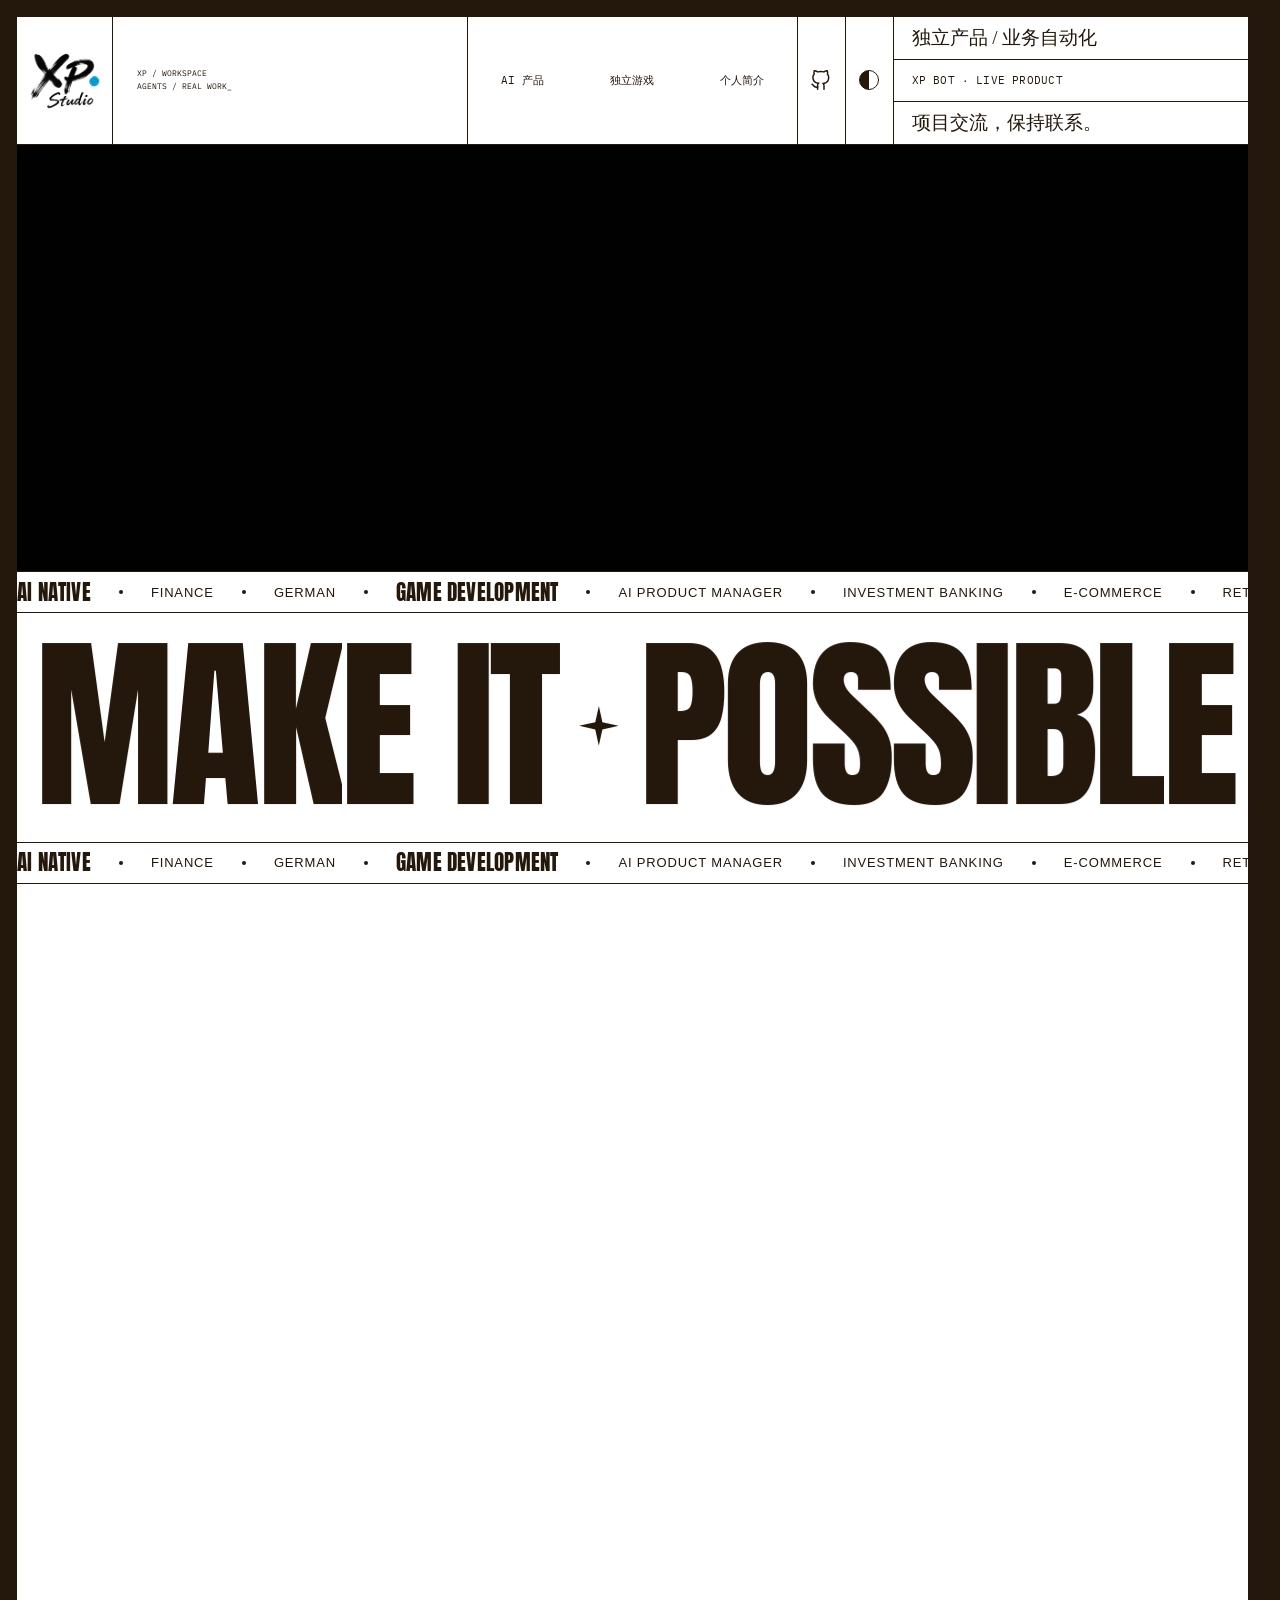
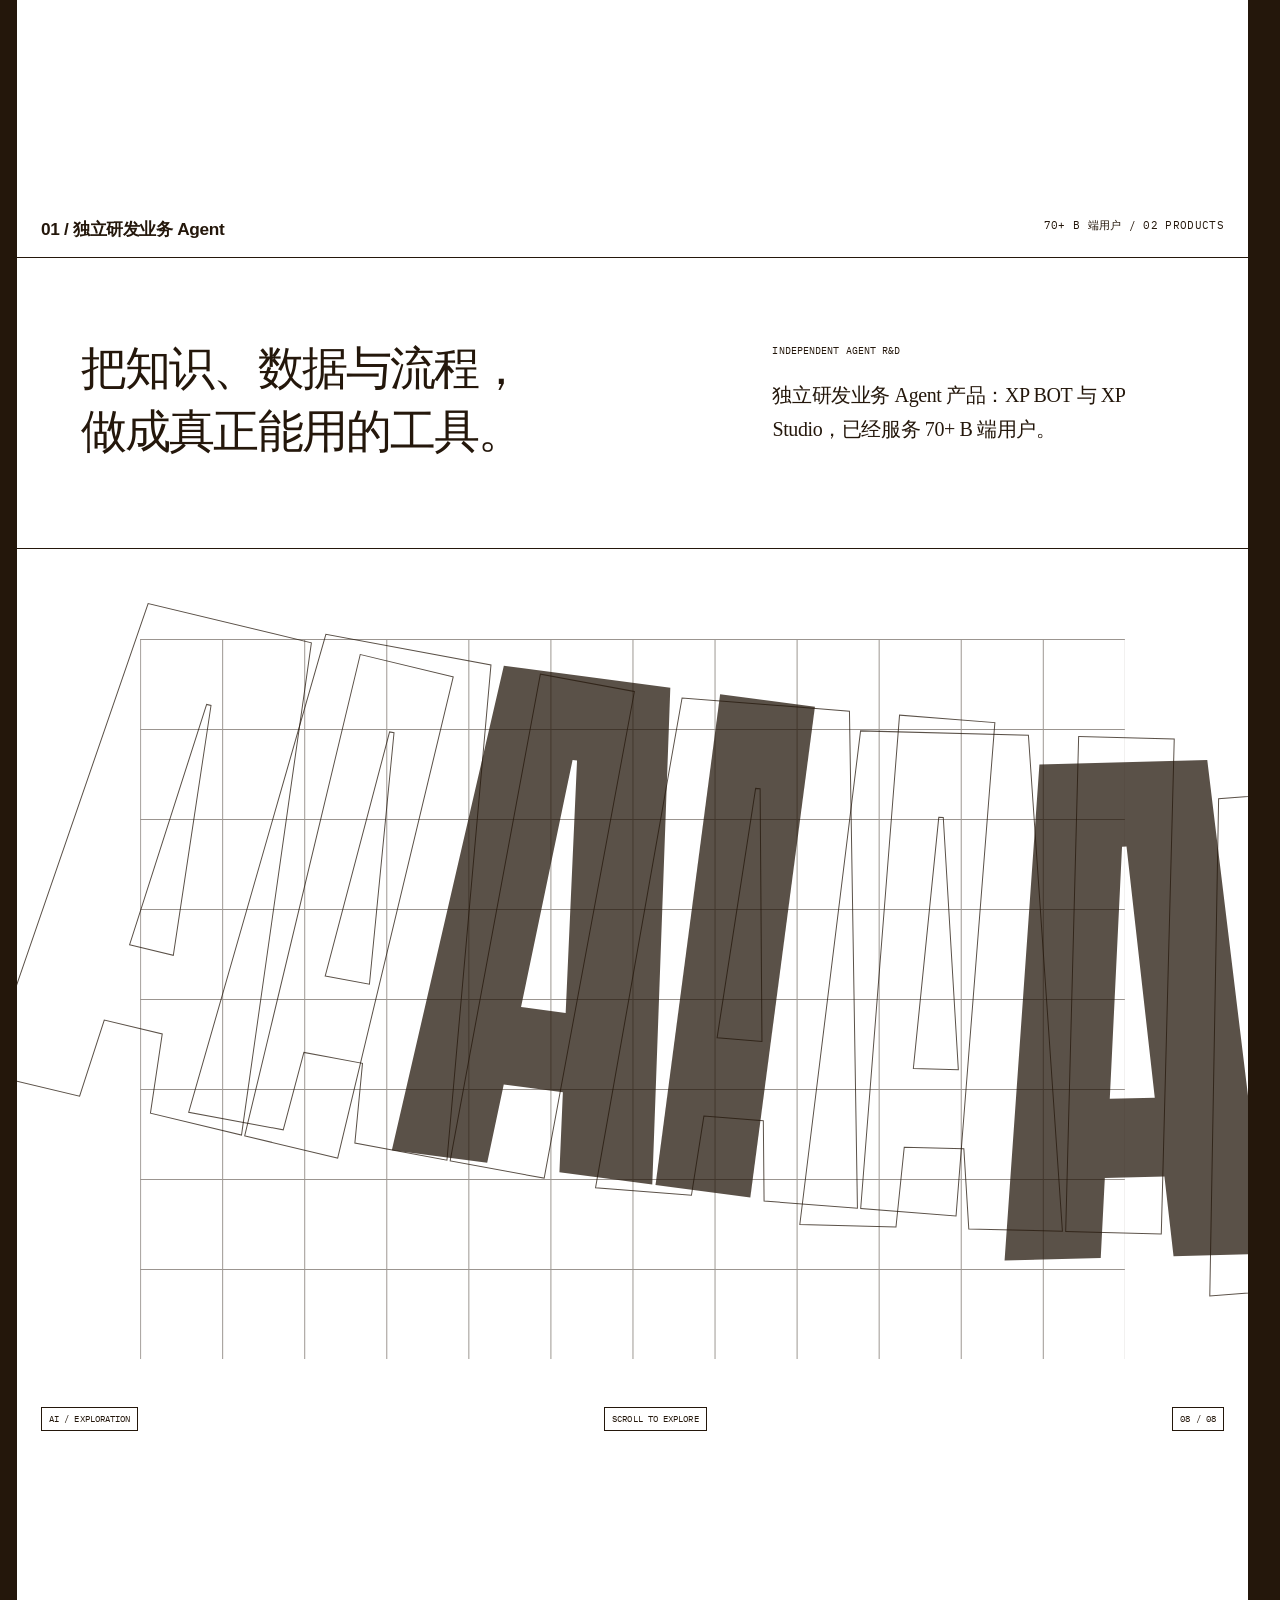
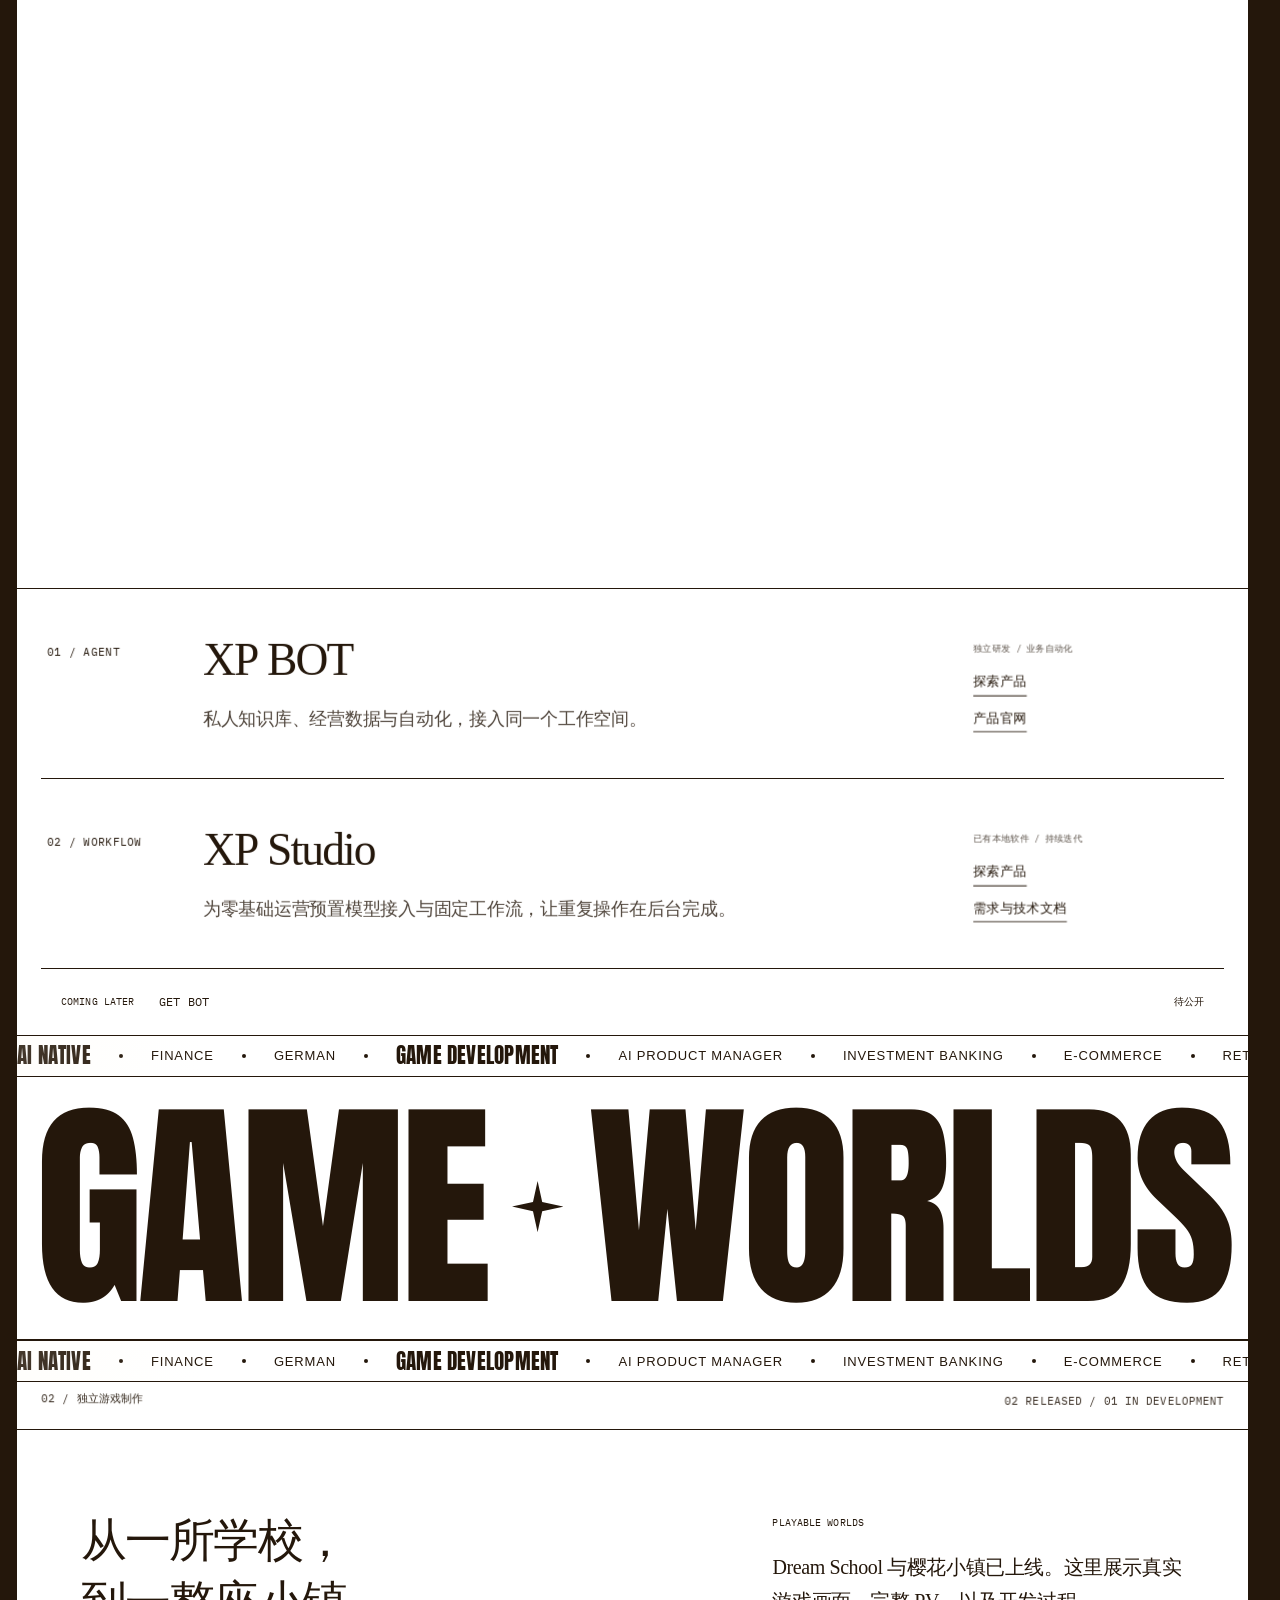
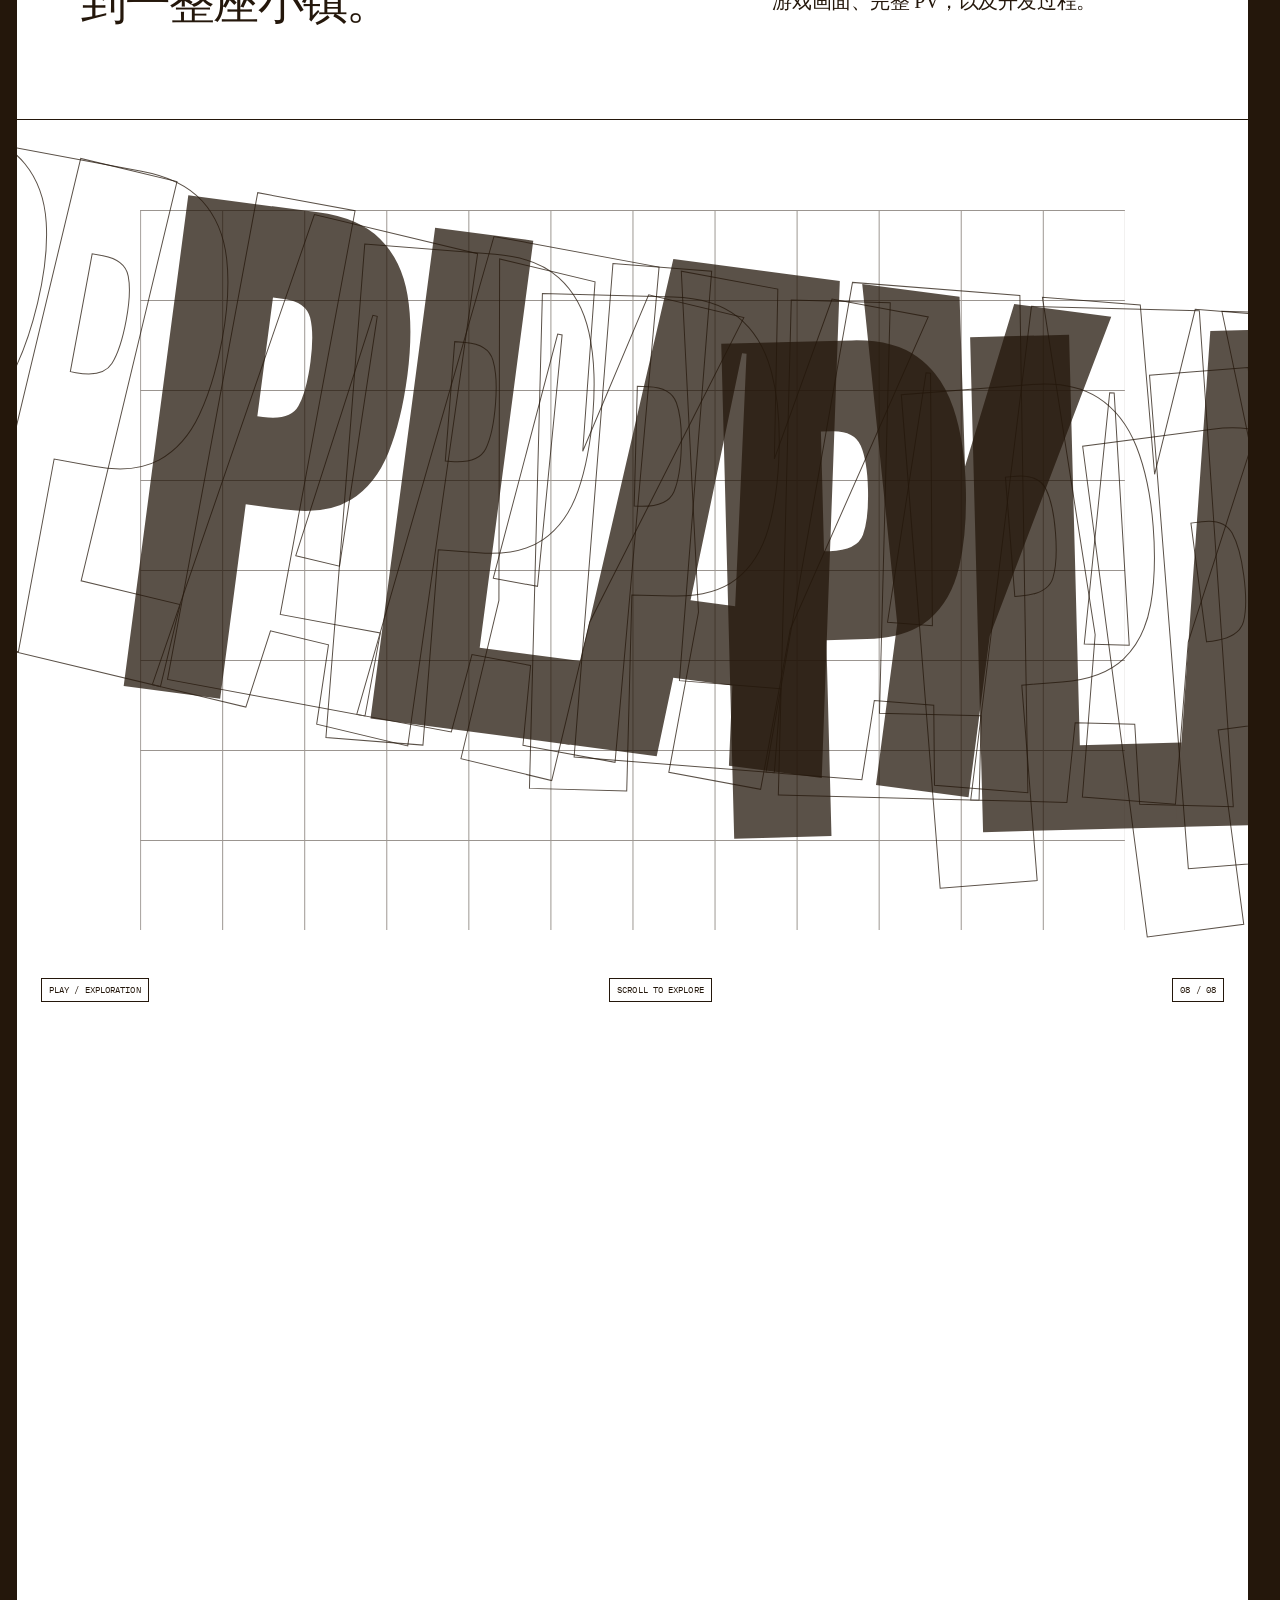
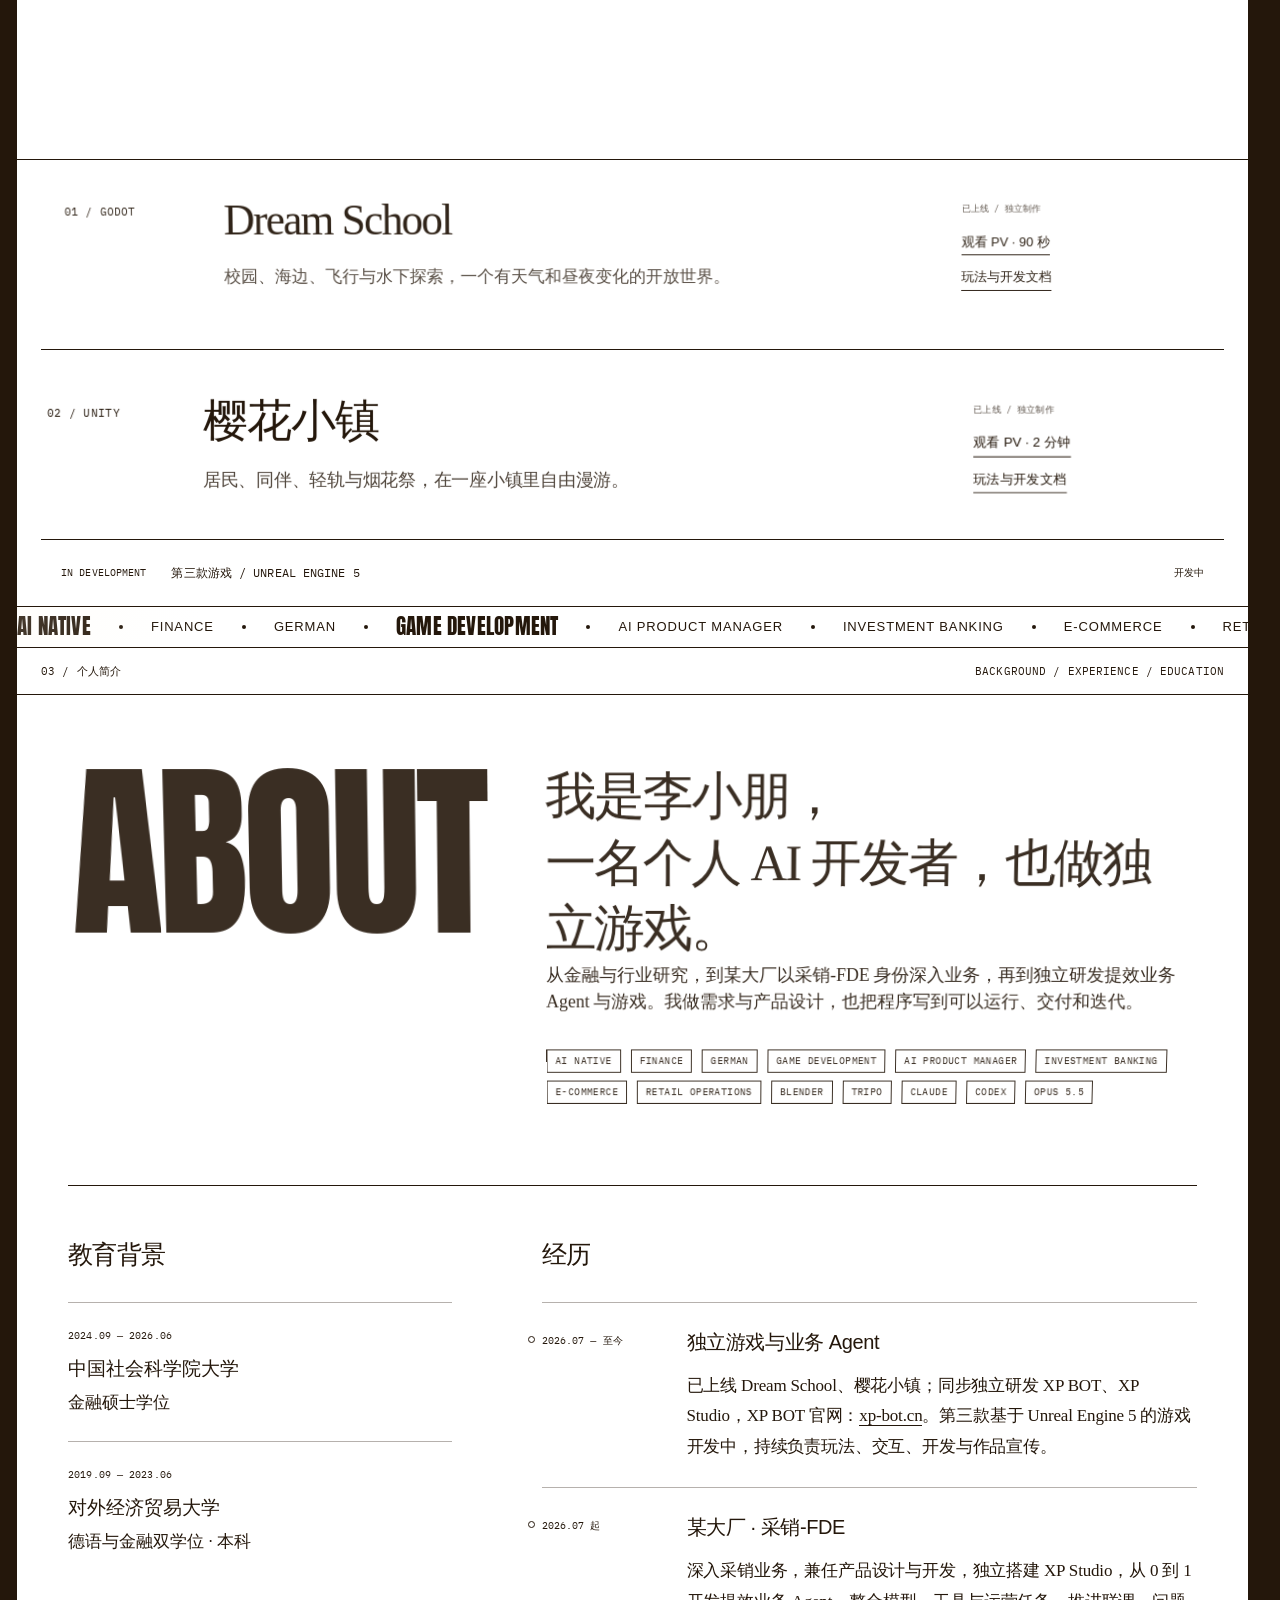
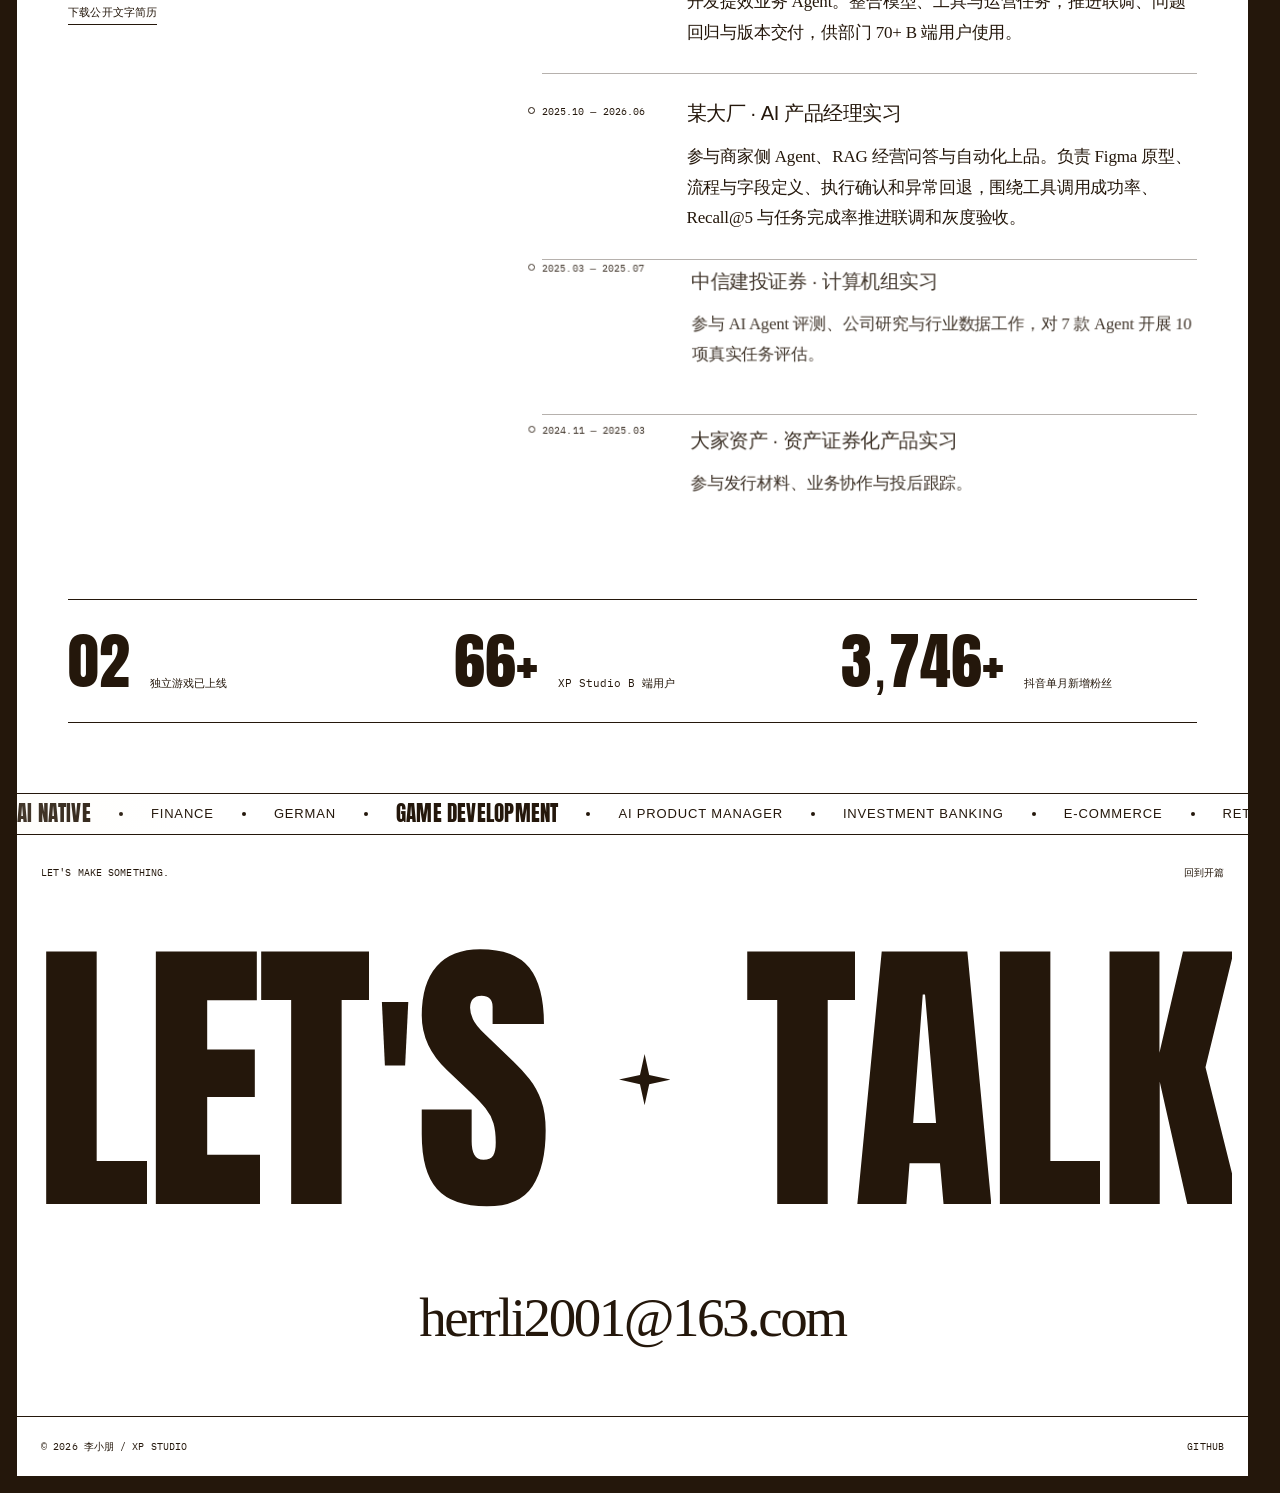
==== commit c95f603e: "Default to white, remove wave keyword popups, and cache motion rendering" ====
--- a/studio-preview.html
+++ b/studio-preview.html
@@ -1,8 +1,8 @@
-<!doctype html><html lang="zh-CN"><head><meta charset="utf-8"><meta name="viewport" content="width=device-width,initial-scale=1"><meta name="robots" content="noindex"><title>李小朋 / XP Studio — AI 产品与独立游戏</title><meta name="description" content="李小朋的独立作品：XP BOT、XP Studio、Dream School、樱花小镇。AI 产品、游戏实机与个人经历。"><meta name="theme-color" content="#f4c95d"><link rel="icon" href="assets/studio/brand-full.png"><link rel="stylesheet" href="assets/studio-kinetic.css?v=hover-keywords-20261107"><link rel="stylesheet" href="assets/studio-opening.css?v=hover-keywords-20261107"><script defer src="assets/studio-runtime.js?v=hover-keywords-20261107"></script><script defer src="assets/studio-wave.js?v=hover-keywords-20261107"></script><script defer src="assets/studio-kinetic.js?v=hover-keywords-20261107"></script><script defer src="assets/studio-products.js?v=hover-keywords-20261107"></script><link rel="stylesheet" href="assets/studio-depth.css?v=hover-keywords-20261107"><script defer src="assets/studio-depth.js?v=hover-keywords-20261107"></script></head>
-<body id="top"><a class="skip" href="#main">跳到作品</a><div class="site-shell">
-<header class="kinetic-header"><a class="site-logo" href="#top" aria-label="XP Studio 首页"><img src="assets/studio/brand-full.png" alt="XP Studio 完整手写标志" width="74" height="74"></a><div class="header-console" aria-hidden="true"><span>XP / WORKSPACE</span><span data-console>LOADING IDEAS_</span></div><nav aria-label="主导航"><a href="#agents" data-roll-link>AI 产品</a><a href="#work" data-roll-link>独立游戏</a><a href="#about" data-roll-link>个人简介</a></nav><a class="github-cell" href="https://github.com/herrli2001-rgb" target="_blank" rel="noopener noreferrer" aria-label="GitHub"><svg viewBox="0 0 24 24" aria-hidden="true"><path d="M9 19c-4.3 1.3-4.3-2.2-6-2.7m12 5v-3.4a3 3 0 0 0-.8-2.3c2.7-.3 5.5-1.3 5.5-6A4.6 4.6 0 0 0 18.4 6a4.3 4.3 0 0 0-.1-3.3s-1-.3-3.4 1.2a11.7 11.7 0 0 0-6.2 0C6.3 2.4 5.3 2.7 5.3 2.7A4.3 4.3 0 0 0 5.2 6a4.6 4.6 0 0 0-1.3 3.3c0 4.7 2.8 5.7 5.5 6a3 3 0 0 0-.8 2.3v3.7"/></svg></a><button class="contrast-toggle" aria-label="切换对比度" aria-pressed="false"><span aria-hidden="true"></span></button><div class="header-aside"><p>独立产品 / 业务自动化</p><a class="header-product magnetic" href="https://xp-bot.cn/" target="_blank" rel="noopener noreferrer">XP BOT · LIVE PRODUCT</a><a href="#contact" data-roll-link>项目交流，保持联系。</a></div></header>
+<!doctype html><html lang="zh-CN"><head><meta charset="utf-8"><meta name="viewport" content="width=device-width,initial-scale=1"><meta name="robots" content="noindex"><title>李小朋 / XP Studio — AI 产品与独立游戏</title><meta name="description" content="李小朋的独立作品：XP BOT、XP Studio、Dream School、樱花小镇。AI 产品、游戏实机与个人经历。"><meta name="theme-color" content="#ffffff"><link rel="icon" href="assets/studio/brand-full.png"><link rel="stylesheet" href="assets/studio-kinetic.css?v=white-performance-20261107"><link rel="stylesheet" href="assets/studio-opening.css?v=white-performance-20261107"><script defer src="assets/studio-runtime.js?v=white-performance-20261107"></script><script defer src="assets/studio-wave.js?v=white-performance-20261107"></script><script defer src="assets/studio-kinetic.js?v=white-performance-20261107"></script><script defer src="assets/studio-products.js?v=white-performance-20261107"></script><link rel="stylesheet" href="assets/studio-depth.css?v=white-performance-20261107"><script defer src="assets/studio-depth.js?v=white-performance-20261107"></script></head>
+<body id="top" class="contrasted"><a class="skip" href="#main">跳到作品</a><div class="site-shell">
+<header class="kinetic-header"><a class="site-logo" href="#top" aria-label="XP Studio 首页"><img src="assets/studio/brand-full.png" alt="XP Studio 完整手写标志" width="74" height="74"></a><div class="header-console" aria-hidden="true"><span>XP / WORKSPACE</span><span data-console>LOADING IDEAS_</span></div><nav aria-label="主导航"><a href="#agents" data-roll-link>AI 产品</a><a href="#work" data-roll-link>独立游戏</a><a href="#about" data-roll-link>个人简介</a></nav><a class="github-cell" href="https://github.com/herrli2001-rgb" target="_blank" rel="noopener noreferrer" aria-label="GitHub"><svg viewBox="0 0 24 24" aria-hidden="true"><path d="M9 19c-4.3 1.3-4.3-2.2-6-2.7m12 5v-3.4a3 3 0 0 0-.8-2.3c2.7-.3 5.5-1.3 5.5-6A4.6 4.6 0 0 0 18.4 6a4.3 4.3 0 0 0-.1-3.3s-1-.3-3.4 1.2a11.7 11.7 0 0 0-6.2 0C6.3 2.4 5.3 2.7 5.3 2.7A4.3 4.3 0 0 0 5.2 6a4.6 4.6 0 0 0-1.3 3.3c0 4.7 2.8 5.7 5.5 6a3 3 0 0 0-.8 2.3v3.7"/></svg></a><button class="contrast-toggle" aria-label="切换页面配色" aria-pressed="false"><span aria-hidden="true"></span></button><div class="header-aside"><p>独立产品 / 业务自动化</p><a class="header-product magnetic" href="https://xp-bot.cn/" target="_blank" rel="noopener noreferrer">XP BOT · LIVE PRODUCT</a><a href="#contact" data-roll-link>项目交流，保持联系。</a></div></header>
 <main id="main">
-<div class="opening-sequence" data-opening-scroll><section class="opening" id="agents" data-chapter="01" aria-labelledby="ai-title"><div class="wave-field" data-waves tabindex="0" role="region" aria-label="互动波浪。移动鼠标探索关键词，触屏横向滑动，也可按空格。"><canvas aria-hidden="true"></canvas><template data-wave-keyword-pool><span>AI NATIVE</span><span>FINANCE</span><span>GERMAN</span><span>GAME DEVELOPMENT</span><span>AI PRODUCT MANAGER</span><span>INVESTMENT BANKING</span><span>E-COMMERCE</span><span>RETAIL OPERATIONS</span><span>BLENDER</span><span>TRIPO</span><span>CLAUDE</span><span>CODEX</span><span>OPUS 5.5</span></template><div class="wave-keywords" data-wave-discoveries aria-hidden="true"></div><span class="wave-caption mono">移动鼠标，发现我的关键词</span></div><div class="bit-strip keyword-ribbon" aria-hidden="true"><div class="bit-track"><span class="ribbon-set"><span class="ribbon-word ribbon-word--lead">AI NATIVE</span><i class="ribbon-separator"></i><span class="ribbon-word">FINANCE</span><i class="ribbon-separator"></i><span class="ribbon-word">GERMAN</span><i class="ribbon-separator"></i><span class="ribbon-word ribbon-word--lead">GAME DEVELOPMENT</span><i class="ribbon-separator"></i><span class="ribbon-word">AI PRODUCT MANAGER</span><i class="ribbon-separator"></i><span class="ribbon-word">INVESTMENT BANKING</span><i class="ribbon-separator"></i><span class="ribbon-word">E-COMMERCE</span><i class="ribbon-separator"></i><span class="ribbon-word">RETAIL OPERATIONS</span><i class="ribbon-separator"></i><span class="ribbon-word">BLENDER</span><i class="ribbon-separator"></i><span class="ribbon-word">TRIPO</span><i class="ribbon-separator"></i><span class="ribbon-word">CLAUDE</span><i class="ribbon-separator"></i><span class="ribbon-word">CODEX</span><i class="ribbon-separator"></i><span class="ribbon-word">OPUS 5.5</span><i class="ribbon-separator"></i></span><span class="ribbon-set"><span class="ribbon-word ribbon-word--lead">AI NATIVE</span><i class="ribbon-separator"></i><span class="ribbon-word">FINANCE</span><i class="ribbon-separator"></i><span class="ribbon-word">GERMAN</span><i class="ribbon-separator"></i><span class="ribbon-word ribbon-word--lead">GAME DEVELOPMENT</span><i class="ribbon-separator"></i><span class="ribbon-word">AI PRODUCT MANAGER</span><i class="ribbon-separator"></i><span class="ribbon-word">INVESTMENT BANKING</span><i class="ribbon-separator"></i><span class="ribbon-word">E-COMMERCE</span><i class="ribbon-separator"></i><span class="ribbon-word">RETAIL OPERATIONS</span><i class="ribbon-separator"></i><span class="ribbon-word">BLENDER</span><i class="ribbon-separator"></i><span class="ribbon-word">TRIPO</span><i class="ribbon-separator"></i><span class="ribbon-word">CLAUDE</span><i class="ribbon-separator"></i><span class="ribbon-word">CODEX</span><i class="ribbon-separator"></i><span class="ribbon-word">OPUS 5.5</span><i class="ribbon-separator"></i></span><span class="ribbon-set"><span class="ribbon-word ribbon-word--lead">AI NATIVE</span><i class="ribbon-separator"></i><span class="ribbon-word">FINANCE</span><i class="ribbon-separator"></i><span class="ribbon-word">GERMAN</span><i class="ribbon-separator"></i><span class="ribbon-word ribbon-word--lead">GAME DEVELOPMENT</span><i class="ribbon-separator"></i><span class="ribbon-word">AI PRODUCT MANAGER</span><i class="ribbon-separator"></i><span class="ribbon-word">INVESTMENT BANKING</span><i class="ribbon-separator"></i><span class="ribbon-word">E-COMMERCE</span><i class="ribbon-separator"></i><span class="ribbon-word">RETAIL OPERATIONS</span><i class="ribbon-separator"></i><span class="ribbon-word">BLENDER</span><i class="ribbon-separator"></i><span class="ribbon-word">TRIPO</span><i class="ribbon-separator"></i><span class="ribbon-word">CLAUDE</span><i class="ribbon-separator"></i><span class="ribbon-word">CODEX</span><i class="ribbon-separator"></i><span class="ribbon-word">OPUS 5.5</span><i class="ribbon-separator"></i></span></div></div><div class="display-line display-line--motto" id="ai-title" role="heading" aria-level="1" aria-label="MAKE IT POSSIBLE"><span data-roll-word>MAKE IT</span><svg class="display-star" viewBox="0 0 100 100" aria-hidden="true"><path d="M50 0 59 41 100 50 59 59 50 100 41 59 0 50 41 41Z"/></svg><span data-roll-word>POSSIBLE</span></div><div class="bit-strip keyword-ribbon keyword-ribbon--reverse" aria-hidden="true"><div class="bit-track"><span class="ribbon-set"><span class="ribbon-word ribbon-word--lead">AI NATIVE</span><i class="ribbon-separator"></i><span class="ribbon-word">FINANCE</span><i class="ribbon-separator"></i><span class="ribbon-word">GERMAN</span><i class="ribbon-separator"></i><span class="ribbon-word ribbon-word--lead">GAME DEVELOPMENT</span><i class="ribbon-separator"></i><span class="ribbon-word">AI PRODUCT MANAGER</span><i class="ribbon-separator"></i><span class="ribbon-word">INVESTMENT BANKING</span><i class="ribbon-separator"></i><span class="ribbon-word">E-COMMERCE</span><i class="ribbon-separator"></i><span class="ribbon-word">RETAIL OPERATIONS</span><i class="ribbon-separator"></i><span class="ribbon-word">BLENDER</span><i class="ribbon-separator"></i><span class="ribbon-word">TRIPO</span><i class="ribbon-separator"></i><span class="ribbon-word">CLAUDE</span><i class="ribbon-separator"></i><span class="ribbon-word">CODEX</span><i class="ribbon-separator"></i><span class="ribbon-word">OPUS 5.5</span><i class="ribbon-separator"></i></span><span class="ribbon-set"><span class="ribbon-word ribbon-word--lead">AI NATIVE</span><i class="ribbon-separator"></i><span class="ribbon-word">FINANCE</span><i class="ribbon-separator"></i><span class="ribbon-word">GERMAN</span><i class="ribbon-separator"></i><span class="ribbon-word ribbon-word--lead">GAME DEVELOPMENT</span><i class="ribbon-separator"></i><span class="ribbon-word">AI PRODUCT MANAGER</span><i class="ribbon-separator"></i><span class="ribbon-word">INVESTMENT BANKING</span><i class="ribbon-separator"></i><span class="ribbon-word">E-COMMERCE</span><i class="ribbon-separator"></i><span class="ribbon-word">RETAIL OPERATIONS</span><i class="ribbon-separator"></i><span class="ribbon-word">BLENDER</span><i class="ribbon-separator"></i><span class="ribbon-word">TRIPO</span><i class="ribbon-separator"></i><span class="ribbon-word">CLAUDE</span><i class="ribbon-separator"></i><span class="ribbon-word">CODEX</span><i class="ribbon-separator"></i><span class="ribbon-word">OPUS 5.5</span><i class="ribbon-separator"></i></span><span class="ribbon-set"><span class="ribbon-word ribbon-word--lead">AI NATIVE</span><i class="ribbon-separator"></i><span class="ribbon-word">FINANCE</span><i class="ribbon-separator"></i><span class="ribbon-word">GERMAN</span><i class="ribbon-separator"></i><span class="ribbon-word ribbon-word--lead">GAME DEVELOPMENT</span><i class="ribbon-separator"></i><span class="ribbon-word">AI PRODUCT MANAGER</span><i class="ribbon-separator"></i><span class="ribbon-word">INVESTMENT BANKING</span><i class="ribbon-separator"></i><span class="ribbon-word">E-COMMERCE</span><i class="ribbon-separator"></i><span class="ribbon-word">RETAIL OPERATIONS</span><i class="ribbon-separator"></i><span class="ribbon-word">BLENDER</span><i class="ribbon-separator"></i><span class="ribbon-word">TRIPO</span><i class="ribbon-separator"></i><span class="ribbon-word">CLAUDE</span><i class="ribbon-separator"></i><span class="ribbon-word">CODEX</span><i class="ribbon-separator"></i><span class="ribbon-word">OPUS 5.5</span><i class="ribbon-separator"></i></span></div></div></section></div>
+<div class="opening-sequence" data-opening-scroll><section class="opening" id="agents" data-chapter="01" aria-labelledby="ai-title"><div class="wave-field" data-waves aria-hidden="true"><canvas aria-hidden="true"></canvas><template data-wave-keyword-pool><span>AI NATIVE</span><span>FINANCE</span><span>GERMAN</span><span>GAME DEVELOPMENT</span><span>AI PRODUCT MANAGER</span><span>INVESTMENT BANKING</span><span>E-COMMERCE</span><span>RETAIL OPERATIONS</span><span>BLENDER</span><span>TRIPO</span><span>CLAUDE</span><span>CODEX</span><span>OPUS 5.5</span></template></div><div class="bit-strip keyword-ribbon" aria-hidden="true"><div class="bit-track"><span class="ribbon-set"><span class="ribbon-word ribbon-word--lead">AI NATIVE</span><i class="ribbon-separator"></i><span class="ribbon-word">FINANCE</span><i class="ribbon-separator"></i><span class="ribbon-word">GERMAN</span><i class="ribbon-separator"></i><span class="ribbon-word ribbon-word--lead">GAME DEVELOPMENT</span><i class="ribbon-separator"></i><span class="ribbon-word">AI PRODUCT MANAGER</span><i class="ribbon-separator"></i><span class="ribbon-word">INVESTMENT BANKING</span><i class="ribbon-separator"></i><span class="ribbon-word">E-COMMERCE</span><i class="ribbon-separator"></i><span class="ribbon-word">RETAIL OPERATIONS</span><i class="ribbon-separator"></i><span class="ribbon-word">BLENDER</span><i class="ribbon-separator"></i><span class="ribbon-word">TRIPO</span><i class="ribbon-separator"></i><span class="ribbon-word">CLAUDE</span><i class="ribbon-separator"></i><span class="ribbon-word">CODEX</span><i class="ribbon-separator"></i><span class="ribbon-word">OPUS 5.5</span><i class="ribbon-separator"></i></span><span class="ribbon-set"><span class="ribbon-word ribbon-word--lead">AI NATIVE</span><i class="ribbon-separator"></i><span class="ribbon-word">FINANCE</span><i class="ribbon-separator"></i><span class="ribbon-word">GERMAN</span><i class="ribbon-separator"></i><span class="ribbon-word ribbon-word--lead">GAME DEVELOPMENT</span><i class="ribbon-separator"></i><span class="ribbon-word">AI PRODUCT MANAGER</span><i class="ribbon-separator"></i><span class="ribbon-word">INVESTMENT BANKING</span><i class="ribbon-separator"></i><span class="ribbon-word">E-COMMERCE</span><i class="ribbon-separator"></i><span class="ribbon-word">RETAIL OPERATIONS</span><i class="ribbon-separator"></i><span class="ribbon-word">BLENDER</span><i class="ribbon-separator"></i><span class="ribbon-word">TRIPO</span><i class="ribbon-separator"></i><span class="ribbon-word">CLAUDE</span><i class="ribbon-separator"></i><span class="ribbon-word">CODEX</span><i class="ribbon-separator"></i><span class="ribbon-word">OPUS 5.5</span><i class="ribbon-separator"></i></span><span class="ribbon-set"><span class="ribbon-word ribbon-word--lead">AI NATIVE</span><i class="ribbon-separator"></i><span class="ribbon-word">FINANCE</span><i class="ribbon-separator"></i><span class="ribbon-word">GERMAN</span><i class="ribbon-separator"></i><span class="ribbon-word ribbon-word--lead">GAME DEVELOPMENT</span><i class="ribbon-separator"></i><span class="ribbon-word">AI PRODUCT MANAGER</span><i class="ribbon-separator"></i><span class="ribbon-word">INVESTMENT BANKING</span><i class="ribbon-separator"></i><span class="ribbon-word">E-COMMERCE</span><i class="ribbon-separator"></i><span class="ribbon-word">RETAIL OPERATIONS</span><i class="ribbon-separator"></i><span class="ribbon-word">BLENDER</span><i class="ribbon-separator"></i><span class="ribbon-word">TRIPO</span><i class="ribbon-separator"></i><span class="ribbon-word">CLAUDE</span><i class="ribbon-separator"></i><span class="ribbon-word">CODEX</span><i class="ribbon-separator"></i><span class="ribbon-word">OPUS 5.5</span><i class="ribbon-separator"></i></span></div></div><div class="display-line display-line--motto" id="ai-title" role="heading" aria-level="1" aria-label="MAKE IT POSSIBLE"><span data-roll-word>MAKE IT</span><svg class="display-star" viewBox="0 0 100 100" aria-hidden="true"><path d="M50 0 59 41 100 50 59 59 50 100 41 59 0 50 41 41Z"/></svg><span data-roll-word>POSSIBLE</span></div><div class="bit-strip keyword-ribbon keyword-ribbon--reverse" aria-hidden="true"><div class="bit-track"><span class="ribbon-set"><span class="ribbon-word ribbon-word--lead">AI NATIVE</span><i class="ribbon-separator"></i><span class="ribbon-word">FINANCE</span><i class="ribbon-separator"></i><span class="ribbon-word">GERMAN</span><i class="ribbon-separator"></i><span class="ribbon-word ribbon-word--lead">GAME DEVELOPMENT</span><i class="ribbon-separator"></i><span class="ribbon-word">AI PRODUCT MANAGER</span><i class="ribbon-separator"></i><span class="ribbon-word">INVESTMENT BANKING</span><i class="ribbon-separator"></i><span class="ribbon-word">E-COMMERCE</span><i class="ribbon-separator"></i><span class="ribbon-word">RETAIL OPERATIONS</span><i class="ribbon-separator"></i><span class="ribbon-word">BLENDER</span><i class="ribbon-separator"></i><span class="ribbon-word">TRIPO</span><i class="ribbon-separator"></i><span class="ribbon-word">CLAUDE</span><i class="ribbon-separator"></i><span class="ribbon-word">CODEX</span><i class="ribbon-separator"></i><span class="ribbon-word">OPUS 5.5</span><i class="ribbon-separator"></i></span><span class="ribbon-set"><span class="ribbon-word ribbon-word--lead">AI NATIVE</span><i class="ribbon-separator"></i><span class="ribbon-word">FINANCE</span><i class="ribbon-separator"></i><span class="ribbon-word">GERMAN</span><i class="ribbon-separator"></i><span class="ribbon-word ribbon-word--lead">GAME DEVELOPMENT</span><i class="ribbon-separator"></i><span class="ribbon-word">AI PRODUCT MANAGER</span><i class="ribbon-separator"></i><span class="ribbon-word">INVESTMENT BANKING</span><i class="ribbon-separator"></i><span class="ribbon-word">E-COMMERCE</span><i class="ribbon-separator"></i><span class="ribbon-word">RETAIL OPERATIONS</span><i class="ribbon-separator"></i><span class="ribbon-word">BLENDER</span><i class="ribbon-separator"></i><span class="ribbon-word">TRIPO</span><i class="ribbon-separator"></i><span class="ribbon-word">CLAUDE</span><i class="ribbon-separator"></i><span class="ribbon-word">CODEX</span><i class="ribbon-separator"></i><span class="ribbon-word">OPUS 5.5</span><i class="ribbon-separator"></i></span><span class="ribbon-set"><span class="ribbon-word ribbon-word--lead">AI NATIVE</span><i class="ribbon-separator"></i><span class="ribbon-word">FINANCE</span><i class="ribbon-separator"></i><span class="ribbon-word">GERMAN</span><i class="ribbon-separator"></i><span class="ribbon-word ribbon-word--lead">GAME DEVELOPMENT</span><i class="ribbon-separator"></i><span class="ribbon-word">AI PRODUCT MANAGER</span><i class="ribbon-separator"></i><span class="ribbon-word">INVESTMENT BANKING</span><i class="ribbon-separator"></i><span class="ribbon-word">E-COMMERCE</span><i class="ribbon-separator"></i><span class="ribbon-word">RETAIL OPERATIONS</span><i class="ribbon-separator"></i><span class="ribbon-word">BLENDER</span><i class="ribbon-separator"></i><span class="ribbon-word">TRIPO</span><i class="ribbon-separator"></i><span class="ribbon-word">CLAUDE</span><i class="ribbon-separator"></i><span class="ribbon-word">CODEX</span><i class="ribbon-separator"></i><span class="ribbon-word">OPUS 5.5</span><i class="ribbon-separator"></i></span></div></div></section></div>
 <div class="section-caption section-caption--ai mono"><span>01 / 独立研发业务 Agent</span><span>70+ B 端用户 / 02 PRODUCTS</span></div>
 <section class="editorial-statement"><p>把知识、数据与流程，<br>做成真正能用的工具。</p><div><span class="mono">INDEPENDENT AGENT R&D</span><p>独立研发业务 Agent 产品：XP BOT 与 XP Studio，已经服务 70+ B 端用户。</p></div></section>
 <section class="work-sequence" data-wall="ai" aria-label="AI 产品动态作品墙"><div class="wall-stage"><div class="wall-grid" aria-hidden="true"></div><div class="wall-ghosts"><span style="--ghost:0" aria-hidden="true">AI</span><span style="--ghost:1" aria-hidden="true">AI</span><span style="--ghost:2" aria-hidden="true">AI</span><span style="--ghost:3" aria-hidden="true">AI</span><span style="--ghost:4" aria-hidden="true">AI</span><span style="--ghost:5" aria-hidden="true">AI</span><span style="--ghost:6" aria-hidden="true">AI</span><span style="--ghost:7" aria-hidden="true">AI</span><span style="--ghost:8" aria-hidden="true">AI</span><span style="--ghost:9" aria-hidden="true">AI</span></div><div class="wall-gallery"><button class="work-tile" data-project="bot" data-wall-card aria-label="XP BOT：定时任务 / 界面实录"><span class="tile-inner"><img src="assets/products/bot-overview.jpg" alt="XP BOT / 定时任务 / 界面实录" width="1280" height="736" loading="lazy" draggable="false"><video data-tile-video="assets/products/bot-automation.mp4" muted loop playsinline preload="none" aria-hidden="true"></video><span class="tile-caption"><strong>XP BOT</strong><span>定时任务 / 界面实录</span><small>#01/08</small></span></span></button><button class="work-tile" data-project="studio" data-wall-card aria-label="XP Studio：首页 / Agent 工作台"><span class="tile-inner"><img src="assets/studio/xp-home.png" alt="XP Studio / 首页 / Agent 工作台" width="1280" height="736" loading="lazy" draggable="false"><span class="tile-caption"><strong>XP Studio</strong><span>首页 / Agent 工作台</span><small>#02/08</small></span></span></button><button class="work-tile" data-project="bot" data-wall-card aria-label="XP BOT：图片与模板 / 界面实录"><span class="tile-inner"><img src="assets/products/bot-templates.jpg" alt="XP BOT / 图片与模板 / 界面实录" width="1280" height="736" loading="lazy" draggable="false"><video data-tile-video="assets/products/bot-templates.mp4" muted loop playsinline preload="none" aria-hidden="true"></video><span class="tile-caption"><strong>XP BOT</strong><span>图片与模板 / 界面实录</span><small>#03/08</small></span></span></button><button class="work-tile" data-project="studio" data-wall-card aria-label="XP Studio：经营日报 / 空状态"><span class="tile-inner"><img src="assets/studio/xp-dashboard.png" alt="XP Studio / 经营日报 / 空状态" width="1280" height="736" loading="lazy" draggable="false"><span class="tile-caption"><strong>XP Studio</strong><span>经营日报 / 空状态</span><small>#04/08</small></span></span></button><button class="work-tile" data-project="bot" data-wall-card aria-label="XP BOT：接入与复用 / 已脱敏"><span class="tile-inner"><img src="assets/products/bot-setup.jpg" alt="XP BOT / 接入与复用 / 已脱敏" width="1280" height="736" loading="lazy" draggable="false"><span class="tile-caption"><strong>XP BOT</strong><span>接入与复用 / 已脱敏</span><small>#05/08</small></span></span></button><button class="work-tile" data-project="studio" data-wall-card aria-label="XP Studio：说人话 / 营销表达"><span class="tile-inner"><img src="assets/studio/xp-human.png" alt="XP Studio / 说人话 / 营销表达" width="1280" height="736" loading="lazy" draggable="false"><span class="tile-caption"><strong>XP Studio</strong><span>说人话 / 营销表达</span><small>#06/08</small></span></span></button><button class="work-tile" data-project="bot" data-wall-card aria-label="XP BOT：自动化 / 已脱敏"><span class="tile-inner"><img src="assets/products/bot-overview.jpg" alt="XP BOT / 自动化 / 已脱敏" width="1280" height="736" loading="lazy" draggable="false"><span class="tile-caption"><strong>XP BOT</strong><span>自动化 / 已脱敏</span><small>#07/08</small></span></span></button><button class="work-tile" data-project="studio" data-wall-card aria-label="XP Studio：搜索词 / 采集与分析"><span class="tile-inner"><img src="assets/studio/xp-search.png" alt="XP Studio / 搜索词 / 采集与分析" width="1280" height="736" loading="lazy" draggable="false"><span class="tile-caption"><strong>XP Studio</strong><span>搜索词 / 采集与分析</span><small>#08/08</small></span></span></button></div><div class="wall-caption mono"><span>AI / EXPLORATION</span><span>SCROLL TO EXPLORE</span><span data-wall-count>00 / 08</span></div></div></section>
--- a/assets/studio-kinetic.css
+++ b/assets/studio-kinetic.css
@@ -1,22 +1,22 @@
-@charset "UTF-8";
-@font-face{font-family:Kinetic Display;src:url(fonts/studio-display.ttf) format("truetype");font-style:normal;font-weight:400;font-display:swap}
-@font-face{font-family:Kinetic Mono;src:url(fonts/studio-mono.ttf) format("truetype");font-style:normal;font-weight:400;font-display:swap}
-:root{--red:#f4c95d;--ink:#24170b;--paper:#fff6dc;--bg:var(--red);--line:#24170b;--display:"Kinetic Display",Impact,"Arial Narrow",sans-serif;--mono:"Kinetic Mono","Courier New","Microsoft YaHei",monospace;--serif:"Kinetic Serif",Georgia,"Noto Serif SC","Songti SC","STSong",serif;--sans:-apple-system,BlinkMacSystemFont,"Segoe UI","PingFang SC","Microsoft YaHei",sans-serif;--ease:cubic-bezier(.76,0,.24,1)}
-*{box-sizing:border-box}html{scrollbar-gutter:stable;scroll-behavior:smooth;scroll-padding-top:16px}body{margin:0;background:var(--ink);color:var(--ink);font:18px/1.5 var(--serif);-webkit-font-smoothing:antialiased}body.modal-open{overflow:hidden}body.contrasted{--bg:#fff8e8}button,a{-webkit-tap-highlight-color:transparent}button{font:inherit;color:inherit;background:none;border:0;cursor:pointer}a{color:inherit;text-decoration:none}h1,h2,h3,h4,p,figure{margin:0}h1,h2,h3,h4{font-weight:400}img,video{display:block;max-width:100%}img{height:auto}button:disabled{cursor:default}[hidden]{display:none!important}a:focus-visible,button:focus-visible,[tabindex]:focus-visible,summary:focus-visible{outline:3px solid currentColor;outline-offset:5px}::selection{background:var(--ink);color:var(--bg)}.mono{font-family:var(--mono);font-size:11px;line-height:1.5;letter-spacing:.01em;text-transform:uppercase}.site-shell{margin:16px;background:var(--bg);border:1px solid var(--line);overflow:clip}.skip{position:fixed;left:20px;top:-100px;z-index:100;background:var(--paper);border:1px solid var(--ink);padding:12px 20px;font-family:var(--mono);font-size:13px}.skip:focus{top:20px}
-.kinetic-header{display:grid;grid-template-columns:96px minmax(150px,1fr) 330px 48px 48px minmax(230px,1fr);min-height:96px;border-bottom:1px solid var(--line);position:relative;z-index:5}.kinetic-header>*{border-right:1px solid var(--line)}.kinetic-header>:last-child{border-right:0}.site-logo{display:flex;align-items:center;justify-content:center;padding:10px}.site-logo img{width:72px;height:72px;object-fit:contain;mix-blend-mode:multiply}.header-console{padding:24px;font:8px/1.65 var(--mono);display:flex;flex-direction:column;justify-content:center;text-transform:uppercase;overflow:hidden}.kinetic-header nav{display:flex;align-items:stretch;justify-content:space-around;font:11px/1 var(--mono)}.kinetic-header nav a{display:flex;align-items:center;justify-content:center;padding:0 10px;white-space:nowrap;transition:background .3s,color .3s}.kinetic-header nav a:hover{background:var(--ink);color:var(--bg)}.github-cell,.contrast-toggle{display:grid;place-items:center;transition:background .3s,color .3s}.github-cell svg{width:24px;height:24px;fill:none;stroke:currentColor;stroke-width:1.5;stroke-linecap:round}.github-cell:hover,.contrast-toggle:hover{background:var(--ink);color:var(--bg)}.contrast-toggle>span{width:20px;height:20px;border-radius:50%;border:1px solid currentColor;background:linear-gradient(90deg,currentColor 50%,transparent 50%)}.header-aside{display:grid;grid-template-rows:1fr 1fr;font-size:19px;line-height:1.15}.header-aside>p,.header-aside>a{display:flex;align-items:center;padding:10px 18px}.header-aside>a{border-top:1px solid var(--line)}.header-aside>a:hover{background:var(--ink);color:var(--bg)}
-.opening{height:calc(100svh - 129px);min-height:540px;display:flex;flex-direction:column}.wave-field{position:relative;flex:1 1 0;min-height:150px;overflow:hidden;cursor:crosshair;touch-action:pan-y}.wave-field canvas{width:100%;height:100%;display:block}.wave-caption{position:absolute;bottom:15px;right:18px;mix-blend-mode:multiply;font-size:8px;opacity:0;transition:opacity .3s}.wave-field:hover .wave-caption{opacity:1}.bit-strip{height:36px;overflow:hidden;border-block:1px solid var(--line);display:flex;align-items:center;flex-shrink:0}.bit-track{flex:0 0 auto;white-space:nowrap;font:8px/1 var(--mono);letter-spacing:.18em;animation:binary-travel 40s linear infinite;will-change:transform}.bit-track i{font-style:normal;letter-spacing:.025em;font-size:14px;display:inline-block;margin-inline:15px}@keyframes binary-travel{to{transform:translateX(-33.333%)}}
-.display-line{display:flex;align-items:center;justify-content:space-between;gap:1.6vw;font-family:var(--display);font-size:var(--display-size,17vw);font-weight:400;line-height:.9;padding:24px 18px 27px;text-transform:uppercase;overflow:hidden;cursor:default}.display-star{flex:0 0 auto;width:4vw;height:4vw;max-width:70px;fill:currentColor;rotate:var(--star-angle,0deg);transition:rotate .3s linear}.roll-word{display:inline-flex;align-items:baseline;white-space:nowrap;position:relative}.glyph{display:inline-block;position:relative;perspective:650px;line-height:.95;font-family:var(--display);flex:0 0 auto}.glyph-measure{display:inline-block;visibility:hidden;white-space:pre;letter-spacing:-.025em}.glyph-drum{position:absolute;inset:0;transform-style:preserve-3d;transform:rotateX(0);transition:transform .8s cubic-bezier(.76,0,.24,1);transition-delay:var(--glyph-delay,0ms)}.glyph-face{position:absolute;inset:0;display:flex;align-items:center;justify-content:center;backface-visibility:hidden;white-space:pre;line-height:.95;letter-spacing:-.025em}.glyph-front{transform:translateZ(.32em)}.glyph-alt{font-family:Georgia,serif;font-style:italic;font-weight:400;transform:rotateX(90deg) translateZ(.32em);text-transform:lowercase;letter-spacing:-.09em}.glyph.is-flipped .glyph-drum{transform:rotateX(-90deg)}.section-caption{display:flex;justify-content:space-between;gap:20px;padding:15px 24px;border-bottom:1px solid var(--line)}.editorial-statement{display:grid;grid-template-columns:1.4fr 1fr;gap:9vw;padding:80px 5vw 85px;border-bottom:1px solid var(--line)}.editorial-statement>p{font-size:clamp(30px,3.6vw,52px);line-height:1.35;letter-spacing:-.04em}.editorial-statement>div{padding-top:5px}.editorial-statement>div>.mono{display:block;font-size:10px;margin-bottom:20px}.editorial-statement>div>p{font-size:20px;line-height:1.7;letter-spacing:-.02em}.editorial-statement>div>.site-proof-label{margin-top:42px}.editorial-statement>div>.site-proof-label+p{font-size:16px;line-height:1.75}
-.work-sequence{position:relative;height:360svh;border-bottom:1px solid var(--line)}.wall-stage{position:sticky;top:0;height:100svh;overflow:hidden;isolation:isolate;perspective:1200px;background:var(--bg)}.wall-grid{position:absolute;inset:0;background-image:linear-gradient(to right,var(--ink) 1px,transparent 1px),linear-gradient(to bottom,var(--ink) 1px,transparent 1px);background-size:8.333% 12.5%;opacity:.45;transform:scale(var(--grid-scale,.8));transition:opacity .3s;pointer-events:none}.wall-ghosts{position:absolute;inset:0;overflow:hidden;pointer-events:none;z-index:1}.wall-ghosts>span{position:absolute;left:50%;top:50%;font-family:var(--display);font-size:45vw;line-height:.8;white-space:nowrap;letter-spacing:-.04em;color:transparent;-webkit-text-stroke:1px var(--ink);transform:translate(calc(-50% + (var(--ghost) - 4.5)*15vw + var(--ghost-x,0px)),calc(-50% + (var(--ghost) - 4.5)*3vh)) rotate(calc((var(--ghost) - 4.5)*-3deg));opacity:calc(.75 - var(--wall-open,0)*.65)}.wall-ghosts>span:nth-child(3n){color:var(--ink);-webkit-text-stroke:0}.wall-gallery{position:absolute;inset:0;z-index:2;clip-path:inset(var(--portal-y,18%) var(--portal-x,29%) round var(--portal-radius,140px));transform:scale(var(--portal-scale,.78));perspective:1200px;transform-style:preserve-3d;pointer-events:auto}.work-tile{position:absolute;top:0;left:0;width:var(--card-width,45vw);padding:0;text-align:left;background:none;transform:translate3d(var(--tx,0px),var(--ty,120vh),var(--tz,0px)) rotate(var(--rz,0deg)) scale(var(--card-scale,1));opacity:var(--card-opacity,0);will-change:transform,opacity;backface-visibility:hidden;transform-style:preserve-3d}.tile-inner{display:block;background:var(--paper);color:var(--ink);border:1px solid var(--ink);box-shadow:8px 9px 0 #24170b26;overflow:hidden;position:relative;transform:perspective(900px) rotateX(var(--card-rx,0deg)) rotateY(var(--card-ry,0deg));transition:transform .5s cubic-bezier(.22,1,.36,1),box-shadow .35s}.work-tile:hover .tile-inner{box-shadow:14px 16px 0 #24170b40;transform:perspective(900px) rotateX(var(--card-rx,0deg)) rotateY(var(--card-ry,0deg)) scale(1.035)}.tile-inner>img{width:100%;height:auto;aspect-ratio:16/9;object-fit:cover}.tile-inner>video{position:absolute;inset:0 0 auto;width:100%;height:auto;aspect-ratio:16/9;object-fit:cover;opacity:0;transition:opacity .45s}.tile-inner>video.is-ready{opacity:1}.tile-caption{display:flex;align-items:center;gap:14px;border-top:1px solid var(--ink);padding:11px 14px;font:10px/1.4 var(--mono)}.tile-caption strong{font-weight:400;font-size:12px}.tile-caption>span{margin-left:auto;font-family:var(--sans);font-size:10px}.tile-caption small{font-size:9px}.wall-caption{position:absolute;z-index:4;left:24px;right:24px;bottom:18px;display:flex;justify-content:space-between;align-items:center;gap:20px;pointer-events:none;font-size:9px}.wall-caption>span{background:var(--bg);padding:4px 7px;border:1px solid var(--ink)}.project-index{padding:0 24px}.project-index>article{display:grid;grid-template-columns:130px minmax(0,1fr) 240px;gap:30px;align-items:start;padding:45px 20px;border-bottom:1px solid var(--line)}.record-no{padding-top:10px}.record-title{font-family:var(--serif);font-size:clamp(30px,3.4vw,48px);line-height:1.2;letter-spacing:-.04em;padding:0;position:relative;transition:translate .4s var(--ease)}.record-title:hover{translate:9px 0}.project-index article>div>p{font-size:17px;line-height:1.75;max-width:660px;margin-top:17px;opacity:.8}.record-actions{display:flex;flex-direction:column;gap:12px;align-items:start;padding-top:8px}.record-actions>.mono{font-size:9px;opacity:.75;margin-bottom:5px}.record-actions button,.record-actions>a{padding:0 0 3px;border-bottom:1px solid currentColor;font-family:var(--sans);font-size:13px;line-height:1.5;transition:opacity .3s}.record-actions button:hover,.record-actions>a:hover{opacity:.6}.future-record{display:flex;align-items:center;gap:25px;padding:24px 20px;font-size:10px}.future-record strong{font-size:12px;font-weight:400}.future-record>span:last-child{margin-left:auto}.display-line--games{border-bottom:1px solid var(--line)}.section-caption--ai{font-family:var(--sans);font-size:clamp(15px,1.35vw,22px);font-weight:600;letter-spacing:-.02em;text-transform:none}.section-caption--ai span:last-child{font-family:var(--mono);font-size:.62em;font-weight:400;letter-spacing:.03em}.scroll-reveal{opacity:0;transform:translateY(42px) scale(.99);clip-path:inset(9% 0 0);transition:opacity .85s cubic-bezier(.22,1,.36,1),transform .85s cubic-bezier(.22,1,.36,1),clip-path 1s cubic-bezier(.22,1,.36,1);transition-delay:var(--reveal-delay,0ms);will-change:opacity,transform,clip-path}.scroll-reveal.is-scroll-visible{opacity:1;transform:none;clip-path:inset(0)}[data-scroll-parallax]{translate:0 var(--parallax-y,0px);will-change:translate}.scroll-reveal.is-scroll-visible[data-scroll-parallax]{translate:0 var(--parallax-y,0px)}
-.personal-chapter{padding:0 4vw 70px}.personal-chapter>.section-caption{margin-inline:-4vw;padding-inline:24px}.about-top{display:grid;grid-template-columns:34% 1fr;gap:7vw;padding:80px 0 65px;border-bottom:1px solid var(--line)}.about-top h2{font-family:var(--display);font-size:15vw;line-height:.9;letter-spacing:-.035em;align-self:start;padding-top:7px}.about-lede{font-size:clamp(32px,4vw,56px);line-height:1.3;letter-spacing:-.04em}.about-top>div>p:last-child{font-size:22px;line-height:1.8;letter-spacing:-.025em;margin-top:30px;max-width:760px}.resume-grid{display:grid;grid-template-columns:34% 1fr;gap:7vw;padding-top:50px}.resume-grid h3{font-size:25px;letter-spacing:-.03em;margin-bottom:28px}.education-row{padding-block:25px;border-top:1px solid var(--line)}.education-row>.mono{display:block;font-size:10px;margin-bottom:12px}.education-row h4{font-family:var(--sans);font-size:19px;font-weight:500;line-height:1.5}.education-row p{font-size:17px;margin-top:7px}.resume-download{display:inline-block;border-bottom:1px solid currentColor;margin-top:24px;padding-bottom:4px}.experience>article{display:grid;grid-template-columns:120px minmax(0,1fr);gap:25px;padding:25px 0;border-top:1px solid var(--line)}.experience time{font-size:10px;padding-top:5px}.experience h4{font-family:var(--sans);font-size:20px;font-weight:500;line-height:1.45;letter-spacing:-.02em}.experience p{font-size:17px;line-height:1.8;margin-top:14px;letter-spacing:-.01em}.result-band{display:grid;grid-template-columns:repeat(3,1fr);gap:30px;margin-top:60px;border-block:1px solid var(--line);padding:30px 0}.result-band>div{display:flex;align-items:baseline;gap:20px}.result-band strong{font-family:var(--display);font-size:62px;line-height:1;font-weight:400}.result-band span{font-family:var(--mono);font-size:11px;max-width:130px}.contact-meta{display:flex;justify-content:space-between;gap:30px;padding:30px 24px;font-size:10px}.contact-title{cursor:pointer;padding-top:30px;padding-bottom:40px}.contact-title:hover .display-star{rotate:180deg}.contact-email{display:block;text-align:center;font-size:clamp(25px,4.3vw,65px);line-height:1.4;padding:20px 20px 60px;letter-spacing:-.045em}.contact-email:hover{text-decoration:underline;text-underline-offset:9px}.footer-base{display:flex;justify-content:space-between;gap:30px;border-top:1px solid var(--line);padding:22px 24px;font-size:10px}.footer-base>div{display:flex;gap:25px}.footer-base a:hover{text-decoration:underline;text-underline-offset:4px}
-dialog{padding:0;border:1px solid var(--ink);border-radius:0;background:var(--paper);color:var(--ink);max-height:92dvh;box-shadow:12px 14px 0 #24170b5e;scrollbar-width:thin;width:min(1180px,94vw);font-family:var(--sans);font-size:15px;line-height:1.8}dialog::backdrop{background:#24170bb8}dialog[open]{animation:dialog-reveal .55s cubic-bezier(.22,1,.36,1)}@keyframes dialog-reveal{from{opacity:0;clip-path:inset(48% 0 48% 0);transform:translateY(20px)}to{opacity:1;clip-path:inset(0);transform:none}}.dialog-bar,.case-top{position:sticky;top:0;z-index:8;display:flex;justify-content:space-between;gap:25px;align-items:center;background:var(--paper);padding:15px 22px;border-bottom:1px solid var(--ink);font:11px/1.5 var(--mono)}.dialog-bar h2{font-size:12px;font-weight:400}.dialog-bar>button,.case-top [data-close]{border:1px solid var(--ink);font:11px/1.2 var(--mono);padding:7px 12px;border-radius:0;min-width:55px;height:auto;background:transparent;color:var(--ink)}.dialog-bar>button:hover,.case-top [data-close]:hover{color:var(--paper);background:var(--ink)}.product-dialog-content{padding:35px 5% 45px}.product-dialog-content>p{font-size:16px;line-height:1.9;margin:22px 0}.product-dialog-content>h2{font-size:32px;line-height:1.3}.doc-link,.text-button,.plain-link{display:inline-block;font-size:12px;color:var(--ink);border-bottom:1px solid currentColor;padding:0 0 3px;background:transparent;line-height:1.7}.doc-link{margin-top:25px}.text-button:hover,.doc-link:hover,.plain-link:hover{opacity:.65}.dark-button,.white-button{display:inline-flex;align-items:center;justify-content:center;gap:10px;padding:11px 20px;min-height:42px;border:1px solid var(--ink);border-radius:0;background:var(--ink);color:var(--paper);font-size:12px;font-family:var(--mono);line-height:1.5}.dark-button:hover,.white-button:hover{background:var(--red);color:var(--ink)}.white-button{background:var(--paper);color:var(--ink)}.product-kicker,.eyebrow{font:11px/1.6 var(--mono);opacity:.6}.bot-product-heading{display:grid;grid-template-columns:1fr 1.3fr;gap:50px;align-items:end;margin-bottom:35px}.bot-product-heading h3,.xp-product-heading h3{font-family:var(--display);font-size:56px;line-height:1.1;letter-spacing:-.015em;font-weight:400}.bot-tagline{font-family:var(--serif);font-size:25px;margin-top:12px}.bot-introduction>p{font-size:15px;line-height:1.85}.product-actions{display:flex;align-items:center;gap:22px;flex-wrap:wrap;margin-top:20px}.product-actions .dark-button{font-size:11px;padding:10px 16px}.product-actions .text-button{font-size:11px}.bot-demo,.product-demo{display:grid;grid-template-columns:240px minmax(0,1fr);gap:35px;align-items:start}.bot-feature-list,.feature-list{min-width:0}.bot-tab,.feature-tab{display:block;width:100%;padding:19px 0;border-top:1px solid #24170b35;text-align:left;position:relative}.bot-tab:before,.feature-tab:before{content:"";position:absolute;top:-1px;left:0;right:0;height:2px;background:var(--ink);transform:scaleX(0);transform-origin:left;transition:transform .55s cubic-bezier(.22,1,.36,1)}.bot-tab[aria-selected=true]:before,.feature-tab[aria-selected=true]:before{transform:scaleX(1)}.bot-tab-title,.feature-title{display:flex;gap:10px;align-items:center;font-size:17px;line-height:1.5}.bot-tab-title>small{font:9px/1 var(--mono);opacity:.5}.bot-tab[aria-selected=true] .bot-tab-title,.feature-tab[aria-selected=true] .feature-title{font-weight:600}.bot-feature-copy,.feature-copy{display:grid;grid-template-rows:0fr;opacity:0;transition:grid-template-rows .55s cubic-bezier(.22,1,.36,1),opacity .4s}.bot-feature-copy>span,.feature-copy-inner{min-height:0;overflow:hidden;display:block}.bot-tab[aria-selected=true] .bot-feature-copy,.feature-tab[aria-selected=true] .feature-copy{grid-template-rows:1fr;opacity:1}.bot-feature-copy strong,.feature-summary{display:block;font-size:12px;font-weight:500;padding-top:17px;line-height:1.8}.bot-feature-copy>span>span,.feature-description{display:block;font-size:12px;line-height:1.9;opacity:.65;padding-top:15px;padding-bottom:4px}.bot-mobile-summary,.studio-mobile-summary{display:none}.bot-demo-stage,.product-demo-stage{min-width:0}.bot-screen,.product-screen{position:relative;overflow:hidden;border:1px solid var(--ink);background:#e9e8e8;isolation:isolate}.bot-screen{aspect-ratio:1280/736}.bot-media{position:absolute;inset:0}.bot-media img,.bot-media video{width:100%;height:100%;object-fit:contain}.bot-media video{position:absolute;inset:0;opacity:0;transition:opacity .4s}.bot-media video.is-ready{opacity:1}.product-screen>img{width:100%;height:auto;aspect-ratio:1919/1071;object-fit:contain}.bot-image-outgoing,.product-screen>.product-image-outgoing{position:absolute;inset:0;width:100%;height:100%;aspect-ratio:auto;object-fit:contain;z-index:2;pointer-events:none}.glare{display:none}.bot-screen-caption,.product-screen-caption{display:flex;justify-content:space-between;gap:15px;padding-top:15px;min-height:52px;font:9px/1.8 var(--mono)}.bot-screen-caption>p{font-size:9px;max-width:65%;opacity:.7}.bot-screen-caption>div{display:flex;align-items:start;gap:12px}.bot-play{display:flex;align-items:center;gap:6px;white-space:nowrap;font:9px/1.4 var(--mono);padding:0}.bot-play svg{width:14px;height:14px;fill:currentColor}.bot-expand{width:23px;height:23px;padding:0;display:grid;place-items:center;margin-top:-4px}.bot-expand svg{width:15px;height:15px;fill:none;stroke:currentColor;stroke-width:1.3}.product-screen-caption .text-button{font-size:10px}.bot-facts{display:grid;grid-template-columns:repeat(3,1fr);gap:25px;border-top:1px solid #24170b40;padding-top:25px;margin-top:30px}.bot-facts>div>span{font:9px/1.5 var(--mono);opacity:.6}.bot-facts h4{font-size:13px;font-weight:500;line-height:1.6;margin-top:8px}.product-footnote{display:flex;justify-content:space-between;gap:20px;font:9px/1.7 var(--mono);opacity:.6;margin-top:25px}.xp-product-heading{margin-bottom:35px}.xp-product-heading h3{margin-top:12px}.xp-product-heading>p:last-child{font-family:var(--serif);font-size:23px;margin-top:10px}.product-evidence{display:grid;grid-template-columns:repeat(3,1fr);gap:25px;border-top:1px solid #24170b40;padding-top:25px;margin-top:30px}.product-evidence strong{font-family:var(--display);font-size:35px;line-height:1.2;font-weight:400}.product-evidence>div>span{display:block;font-size:11px;opacity:.6;margin-top:7px}.product-evidence>p{grid-column:1/-1;font-size:10px;opacity:.6}.studio-engineering{display:flex;justify-content:space-between;align-items:center;gap:25px;border-top:1px solid #24170b40;padding-top:23px;margin-top:23px}.studio-engineering>p{font-size:11px;opacity:.7}.studio-engineering strong{display:block;font-size:14px;font-weight:500;opacity:1}.studio-engineering .text-button{font-size:11px;white-space:nowrap}.bot-knowledge-flow{position:relative;height:100%;background:#f5f4ef;overflow:hidden}.knowledge-topline{position:absolute;top:6%;left:6%;right:6%;display:flex;justify-content:space-between;font:7px/1.4 var(--mono);opacity:.5}.bot-knowledge-flow h4{position:absolute;top:14%;left:6%;font-size:clamp(18px,2.2vw,32px);font-weight:600;line-height:1.3;letter-spacing:-.04em}.knowledge-inputs{position:absolute;top:45%;left:6%;display:flex;gap:7px}.knowledge-inputs span{font-size:8px;padding:3px 7px;border:1px solid #24170b25}.knowledge-route{position:absolute;top:53%;left:10%;width:1px;height:9%;background:#aaa;overflow:hidden}.knowledge-route i{position:absolute;inset:0;background:#24170b;animation:knowledge-line 2s linear infinite}.knowledge-index{position:absolute;top:63%;left:6%;display:flex;align-items:center;gap:12px}.knowledge-spark{width:35px;height:35px;display:grid;place-items:center;font-size:25px;background:#e8e6e0}.knowledge-index strong{display:block;font-size:13px;font-weight:500}.knowledge-index>div>span{font-size:8px;opacity:.6}.knowledge-output{position:absolute;bottom:10%;left:6%;display:flex;gap:8px;font-size:9px;opacity:.7}.bot-knowledge-flow>p{position:absolute;bottom:4%;left:6%;font-size:7px;opacity:.5}@keyframes knowledge-line{from{translate:0 -100%}to{translate:0 100%}}
-.film-dialog{background:var(--ink);color:var(--paper);padding:0;width:min(1280px,95vw)}.film-dialog .dialog-bar{background:var(--ink);color:var(--paper);border-color:#fff6dc55}.film-dialog .dialog-bar>button{border-color:var(--paper);color:var(--paper)}.film-dialog video{width:100%;max-height:73dvh;background:#000}.film-caption{padding:12px 20px;font-size:9px;opacity:.6}.video-error{padding:20px;font-size:13px}.image-dialog img{width:100%;max-height:78dvh;object-fit:contain}.case-dialog{width:min(1180px,95vw)}.case-head{padding:30px 6%}.case-head h2{font-family:var(--display);font-size:clamp(38px,5vw,68px);line-height:1.2;margin:14px 0}.case-head>p:not(.eyebrow){font-size:18px;line-height:1.7}.case-head .dark-button{margin-top:22px}.case-head small{font-size:9px;margin-left:6px;opacity:.7}.play{display:block;width:0;height:0;border-top:4px solid transparent;border-bottom:4px solid transparent;border-left:7px solid currentColor}.case-tabs{display:flex;position:sticky;top:63px;z-index:5;padding:0 6%;gap:30px;border-bottom:1px solid var(--ink);background:var(--paper)}.case-tabs button{padding:14px 0;font-size:12px;position:relative}.case-tabs button[aria-selected=true]:after{content:"";position:absolute;left:0;right:0;bottom:-1px;height:3px;background:var(--ink);animation:tab-line .4s var(--ease)}@keyframes tab-line{from{transform:scaleX(0);transform-origin:left}to{transform:scaleX(1);transform-origin:left}}.case-panel{padding:30px 6% 45px;animation:panel-reveal .5s cubic-bezier(.22,1,.36,1)}@keyframes panel-reveal{from{opacity:0;transform:translateY(15px)}to{opacity:1;transform:none}}.case-poster{width:100%;height:auto;border:1px solid var(--ink)}.case-lede{font-size:17px;line-height:1.9;margin:25px 0;opacity:.75}.case-features{display:grid;grid-template-columns:repeat(3,1fr);gap:28px;margin:28px 0}.case-features h3{font-size:17px;font-weight:500;line-height:1.5;margin-bottom:12px}.case-features p{font-size:13px;line-height:1.9;opacity:.7}.case-facts{display:flex;justify-content:space-between;gap:20px;border-top:1px solid #24170b40;padding-top:22px;margin-top:28px;font:10px/1.8 var(--mono);opacity:.65}.case-gameplay{width:100%;aspect-ratio:16/9;background:#111;margin-top:20px;border:1px solid var(--ink)}.hint{font-size:10px;line-height:1.9;opacity:.55;margin-top:22px}.gallery-tools{display:flex;justify-content:space-between;align-items:center;gap:20px;font:10px/1.7 var(--mono);margin:35px 0 18px}.gallery-tools>div{display:flex;gap:12px;align-items:center}.gallery-pause{font-size:10px}.icon-button{width:30px;height:30px;display:grid;place-items:center;border:1px solid var(--ink);padding:0;font-family:var(--mono);font-size:18px;line-height:1}.icon-button:hover{color:var(--paper);background:var(--ink)}.gallery-track{display:flex;gap:20px;overflow-x:auto;scroll-snap-type:x mandatory;scrollbar-width:none;cursor:grab;user-select:none;overscroll-behavior-x:contain}.gallery-track::-webkit-scrollbar{display:none}.gallery-track.dragging{scroll-snap-type:none;cursor:grabbing}.gallery-track figure{flex:0 0 92%;min-width:0;scroll-snap-align:start}.shot{padding:0;display:block;width:100%;background:#111;overflow:hidden;cursor:inherit;border:1px solid var(--ink)}.shot img{width:100%;height:auto;aspect-ratio:16/10;object-fit:contain;pointer-events:none}.gallery-track figcaption{font-size:13px;margin-top:14px}.gallery-track figcaption>span{display:block;font-size:10px;opacity:.6;margin-top:5px}.tech-title{font-size:27px;font-weight:500;line-height:1.4}.doc-actions{display:flex;flex-wrap:wrap;gap:25px;align-items:center;margin-top:25px}.stack-line{padding:17px 20px;background:#24170b0b;border:1px solid #24170b25;font-size:13px;margin:28px 0}.module-list>div{display:flex;flex-direction:column;gap:8px;padding:18px 0;border-bottom:1px solid #24170b35}.module-list strong{font-size:14px;font-weight:500}.module-list code{font:10px/1.8 var(--mono);overflow-wrap:anywhere;opacity:.6}.no-script{padding:20px;color:var(--paper);font-family:var(--sans);font-size:13px}.no-script a{text-decoration:underline}
-@media(min-width:1700px){.kinetic-header{grid-template-columns:96px minmax(240px,1.2fr) 390px 48px 48px minmax(300px,1fr)}.header-aside{font-size:22px}.editorial-statement{padding-block:100px}.work-sequence{height:390svh}}
-@media(max-width:1100px){.kinetic-header{grid-template-columns:80px minmax(140px,1fr) 290px 44px 44px;min-height:80px}.header-aside{display:none}.header-console{padding:15px;font-size:7px}.site-logo img{width:60px;height:60px}.kinetic-header nav{font-size:10px}.wave-field{min-height:270px}.opening{min-height:calc(100svh - 113px)}.editorial-statement{gap:6vw;padding:60px 4vw}.editorial-statement>div>p{font-size:18px}.project-index>article{grid-template-columns:90px minmax(0,1fr) 190px;gap:24px;padding-inline:8px}.record-title{font-size:35px}.record-actions{gap:10px}.record-actions button,.record-actions>a{font-size:12px}.about-top,.resume-grid{gap:5vw;grid-template-columns:32% 1fr}.experience>article{grid-template-columns:100px minmax(0,1fr);gap:20px}.experience h4{font-size:18px}.experience p{font-size:15px}.result-band>div{gap:15px}.result-band strong{font-size:50px}.result-band span{font-size:10px}.bot-demo,.product-demo{grid-template-columns:210px minmax(0,1fr);gap:25px}.bot-tab-title,.feature-title{font-size:16px}.bot-feature-copy strong,.feature-summary,.bot-feature-copy>span>span,.feature-description{font-size:11px}.bot-product-heading{gap:30px}.bot-product-heading h3,.xp-product-heading h3{font-size:48px}}
-@media(max-width:700px){
- html{scroll-padding-top:8px}.site-shell{margin:8px}.kinetic-header{grid-template-columns:64px minmax(0,1fr) 40px;min-height:64px}.site-logo{padding:5px}.site-logo img{width:52px;height:52px}.header-console,.github-cell{display:none}.kinetic-header nav{font-size:10px}.kinetic-header nav a{padding-inline:5px}.contrast-toggle>span{width:17px;height:17px}.header-aside{display:none}.opening{min-height:calc(100svh - 81px)}.wave-field{height:34svh;min-height:220px;max-height:none}.wave-caption{font-size:6px;bottom:10px;right:10px}.bit-strip{height:27px}.bit-track{font-size:6px}.bit-track i{font-size:11px;margin-inline:10px}.display-line{gap:0;padding:17px 12px 21px;flex-wrap:wrap;justify-content:flex-start;align-items:center;line-height:.88}.display-line>.roll-word{flex:0 0 auto}.display-line>.roll-word:last-child{flex-basis:100%;margin-top:6px}.display-star{width:36px;height:36px;max-width:none;margin-left:auto;margin-right:8px}.section-caption{font-size:8px;padding:12px 14px;gap:15px;line-height:1.6}.section-caption>span:last-child{text-align:right;max-width:170px}.editorial-statement{display:block;padding:43px 6vw 45px}.editorial-statement>p{font-size:31px;line-height:1.45;letter-spacing:-.045em}.editorial-statement>div{padding:0;margin-top:30px}.editorial-statement>div>.mono{font-size:8px;margin-bottom:13px}.editorial-statement>div>p{font-size:17px;line-height:1.8}.work-sequence{height:330svh}.wall-gallery{--portal-radius:80px}.wall-ghosts>span{font-size:70vw}.wall-caption{left:12px;right:12px;bottom:14px;font-size:7px;gap:8px}.wall-caption>span:nth-child(2){display:none}.tile-caption{gap:8px;padding:8px 9px;font-size:8px}.tile-caption strong{font-size:10px}.tile-caption>span{font-size:8px}.tile-caption small{display:none}.tile-inner{box-shadow:5px 6px 0 #24170b26}.project-index{padding:0 14px}.project-index>article{display:block;padding:28px 4px}.record-no{display:block;font-size:8px;padding:0;margin-bottom:17px}.record-title{font-size:33px}.project-index article>div>p{font-size:16px;line-height:1.85;margin-top:14px}.record-actions{padding-top:22px;flex-direction:row;flex-wrap:wrap;gap:16px 24px}.record-actions>.mono{width:100%;font-size:8px;margin:0}.record-actions button,.record-actions>a{font-size:11px}.future-record{padding:22px 4px;gap:12px;flex-wrap:wrap;font-size:8px;line-height:1.7}.future-record strong{font-size:10px}.future-record>span:last-child{margin-left:0}.personal-chapter{padding:0 6vw 45px}.personal-chapter>.section-caption{margin-inline:-6vw;padding-inline:14px}.about-top{display:block;padding:45px 0 35px}.about-top h2{font-size:31vw;margin-bottom:30px;letter-spacing:-.045em}.about-lede{font-size:32px;line-height:1.5}.about-top>div>p:last-child{font-size:18px;line-height:1.9;margin-top:25px}.resume-grid{display:block;padding-top:35px}.resume-grid h3{font-size:23px;margin-bottom:22px}.education-row{padding-block:22px}.education-row h4{font-size:18px}.education-row>.mono{font-size:9px}.education-row p{font-size:16px}.resume-download{font-size:9px;margin-top:18px}.experience{margin-top:38px}.experience>article{display:block;padding:23px 0}.experience time{font-size:9px;display:block;padding:0;margin-bottom:12px}.experience h4{font-size:18px}.experience p{font-size:16px;line-height:1.9;margin-top:12px}.result-band{grid-template-columns:1fr;gap:25px;margin-top:35px;padding:27px 0}.result-band>div{justify-content:space-between;align-items:center}.result-band strong{font-size:52px}.result-band span{font-size:10px;max-width:none}.contact-meta{font-size:8px;padding:23px 14px}.contact-title{padding-top:15px;padding-bottom:24px}.contact-title .roll-word:last-child{flex-basis:auto;margin:0}.contact-title .display-star{margin-inline:14px;width:28px;height:28px}.contact-email{font-size:27px;padding:15px 12px 35px;letter-spacing:-.055em}.footer-base{font-size:8px;padding:19px 14px;gap:15px;align-items:start}.footer-base>div{gap:13px;flex-wrap:wrap;justify-content:end}
- dialog{width:96vw;max-height:94dvh;box-shadow:6px 8px 0 #24170b5e}.dialog-bar,.case-top{padding:12px 15px;font-size:10px}.dialog-bar>button,.case-top [data-close]{font-size:10px;padding:7px 10px}.product-dialog-content{padding:25px 6% 32px}.bot-product-heading{display:block;margin-bottom:25px}.bot-product-heading h3,.xp-product-heading h3{font-size:43px}.bot-tagline{font-size:23px;margin-top:9px}.bot-introduction{margin-top:20px}.bot-introduction>p{font-size:13px;line-height:1.9}.product-actions{gap:17px;margin-top:18px}.product-actions .dark-button{font-size:10px;padding:10px 14px}.product-actions .text-button{font-size:10px}.bot-demo,.product-demo{display:flex;flex-direction:column;gap:24px}.bot-demo-stage,.product-demo-stage{order:0;width:100%}.bot-feature-list,.feature-list{order:1;width:100%}.bot-tab,.feature-tab{padding:18px 0}.bot-tab-title,.feature-title{font-size:16px}.bot-feature-copy strong,.feature-summary{font-size:12px;padding-top:16px}.bot-feature-copy>span>span,.feature-description{font-size:12px;padding-top:13px}.bot-screen{aspect-ratio:1.6}.bot-screen-caption,.product-screen-caption{font-size:8px;min-height:48px;padding-top:13px}.bot-screen-caption>p{font-size:8px;max-width:58%}.bot-screen-caption>div{gap:7px}.bot-play{font-size:8px}.bot-facts{display:block;margin-top:25px;padding-top:20px}.bot-facts>div+div{margin-top:20px}.bot-facts h4{font-size:13px;margin-top:6px}.product-footnote{display:block;font-size:8px;margin-top:24px}.product-footnote>span{display:block;margin-top:5px}.xp-product-heading{margin-bottom:25px}.xp-product-heading>p:last-child{font-size:21px}.product-evidence{grid-template-columns:1fr 1fr;gap:23px;margin-top:25px}.product-evidence strong{font-size:31px}.product-evidence>div>span{font-size:10px}.product-evidence>p{font-size:9px}.studio-engineering{display:block;padding-top:20px}.studio-engineering>p{font-size:10px}.studio-engineering strong{font-size:13px}.studio-engineering .text-button{font-size:10px;margin-top:15px}.product-screen-caption{display:block}.product-screen-caption .text-button{font-size:9px;margin-top:8px}.bot-knowledge-flow h4{font-size:22px}.knowledge-topline{font-size:6px}.knowledge-inputs{gap:4px}.knowledge-inputs span{font-size:7px;padding:2px 5px}.knowledge-spark{width:26px;height:26px;font-size:19px}.knowledge-index{gap:8px}.knowledge-index strong{font-size:11px}.knowledge-index>div>span{font-size:6px}.knowledge-output{font-size:7px;gap:5px}.bot-knowledge-flow>p{font-size:6px}.film-dialog{width:96vw}.film-dialog video{max-height:72dvh}.film-caption{font-size:8px;padding:12px 15px}.case-dialog{width:96vw}.case-head{padding:22px 6%}.case-head h2{font-size:39px}.case-head>p:not(.eyebrow){font-size:15px}.case-tabs{top:59px;gap:25px}.case-tabs button{font-size:11px;padding-block:12px}.case-panel{padding:25px 6% 35px}.case-lede{font-size:14px;line-height:1.95}.case-features{display:block}.case-features article+article{margin-top:25px}.case-features h3{font-size:16px;margin-bottom:10px}.case-features p{font-size:12px}.case-facts{display:block;font-size:9px}.case-facts>span{display:block;margin-top:6px}.gallery-tools{font-size:9px;gap:10px}.gallery-tools>div{gap:7px}.gallery-pause{font-size:9px}.icon-button{width:27px;height:27px;font-size:16px}.gallery-track figure{flex-basis:100%}.gallery-track figcaption{font-size:12px}.gallery-track figcaption>span{font-size:9px}.hint{font-size:9px}.tech-title{font-size:23px}.stack-line{font-size:11px}.module-list code{font-size:9px}.doc-actions{gap:18px}.dark-button,.white-button{font-size:10px;padding:10px 16px}.product-dialog-content>h2{font-size:26px}.product-dialog-content>p{font-size:13px}}
-.glyph-drum{transform:translateZ(-.32em) rotateX(0)}.glyph.is-flipped .glyph-drum{transform:translateZ(-.32em) rotateX(-90deg)}
-@media(prefers-reduced-motion:reduce){html{scroll-behavior:auto}*,*:before,*:after{animation:none!important;transition:none!important;scroll-behavior:auto!important}.glyph-drum{transform:translateZ(-.32em)!important}.work-sequence{height:auto}.wall-stage{position:relative;height:auto;overflow:visible;perspective:none;background:transparent}.wall-grid,.wall-ghosts,.wall-caption{display:none}.wall-gallery{position:relative;display:grid;grid-template-columns:1fr 1fr;gap:25px;padding:30px;clip-path:none!important;transform:none!important;perspective:none}.work-tile{position:relative;inset:auto;width:100%;opacity:1!important;transform:none!important;will-change:auto}.tile-inner{transform:none!important}.work-tile:hover .tile-inner{transform:none!important}}
-@media(max-width:700px) and (prefers-reduced-motion:reduce){.wall-gallery{grid-template-columns:1fr;padding:20px;gap:25px}}
+@charset "UTF-8";
+@font-face{font-family:Kinetic Display;src:url(fonts/studio-display.ttf) format("truetype");font-style:normal;font-weight:400;font-display:swap}
+@font-face{font-family:Kinetic Mono;src:url(fonts/studio-mono.ttf) format("truetype");font-style:normal;font-weight:400;font-display:swap}
+:root{--red:#f4c95d;--ink:#24170b;--paper:#ffffff;--bg:var(--paper);--line:#24170b;--display:"Kinetic Display",Impact,"Arial Narrow",sans-serif;--mono:"Kinetic Mono","Courier New","Microsoft YaHei",monospace;--serif:"Kinetic Serif",Georgia,"Noto Serif SC","Songti SC","STSong",serif;--sans:-apple-system,BlinkMacSystemFont,"Segoe UI","PingFang SC","Microsoft YaHei",sans-serif;--ease:cubic-bezier(.76,0,.24,1)}
+*{box-sizing:border-box}html{scrollbar-gutter:stable;scroll-behavior:smooth;scroll-padding-top:16px}body{margin:0;background:var(--ink);color:var(--ink);font:18px/1.5 var(--serif);-webkit-font-smoothing:antialiased}body.modal-open{overflow:hidden}body.contrasted{--bg:#ffffff}body.theme-yellow{--bg:var(--red)}button,a{-webkit-tap-highlight-color:transparent}button{font:inherit;color:inherit;background:none;border:0;cursor:pointer}a{color:inherit;text-decoration:none}h1,h2,h3,h4,p,figure{margin:0}h1,h2,h3,h4{font-weight:400}img,video{display:block;max-width:100%}img{height:auto}button:disabled{cursor:default}[hidden]{display:none!important}a:focus-visible,button:focus-visible,[tabindex]:focus-visible,summary:focus-visible{outline:3px solid currentColor;outline-offset:5px}::selection{background:var(--ink);color:var(--bg)}.mono{font-family:var(--mono);font-size:11px;line-height:1.5;letter-spacing:.01em;text-transform:uppercase}.site-shell{margin:16px;background:var(--bg);border:1px solid var(--line);overflow:clip}.skip{position:fixed;left:20px;top:-100px;z-index:100;background:var(--paper);border:1px solid var(--ink);padding:12px 20px;font-family:var(--mono);font-size:13px}.skip:focus{top:20px}
+.kinetic-header{display:grid;grid-template-columns:96px minmax(150px,1fr) 330px 48px 48px minmax(230px,1fr);min-height:96px;border-bottom:1px solid var(--line);position:relative;z-index:5}.kinetic-header>*{border-right:1px solid var(--line)}.kinetic-header>:last-child{border-right:0}.site-logo{display:flex;align-items:center;justify-content:center;padding:10px}.site-logo img{width:72px;height:72px;object-fit:contain;mix-blend-mode:multiply}.header-console{padding:24px;font:8px/1.65 var(--mono);display:flex;flex-direction:column;justify-content:center;text-transform:uppercase;overflow:hidden}.kinetic-header nav{display:flex;align-items:stretch;justify-content:space-around;font:11px/1 var(--mono)}.kinetic-header nav a{display:flex;align-items:center;justify-content:center;padding:0 10px;white-space:nowrap;transition:background .3s,color .3s}.kinetic-header nav a:hover{background:var(--ink);color:var(--bg)}.github-cell,.contrast-toggle{display:grid;place-items:center;transition:background .3s,color .3s}.github-cell svg{width:24px;height:24px;fill:none;stroke:currentColor;stroke-width:1.5;stroke-linecap:round}.github-cell:hover,.contrast-toggle:hover{background:var(--ink);color:var(--bg)}.contrast-toggle>span{width:20px;height:20px;border-radius:50%;border:1px solid currentColor;background:linear-gradient(90deg,currentColor 50%,transparent 50%)}.header-aside{display:grid;grid-template-rows:1fr 1fr;font-size:19px;line-height:1.15}.header-aside>p,.header-aside>a{display:flex;align-items:center;padding:10px 18px}.header-aside>a{border-top:1px solid var(--line)}.header-aside>a:hover{background:var(--ink);color:var(--bg)}
+.opening{height:calc(100svh - 129px);min-height:540px;display:flex;flex-direction:column}.wave-field{position:relative;flex:1 1 0;min-height:150px;overflow:hidden;cursor:crosshair;touch-action:pan-y}.wave-field canvas{width:100%;height:100%;display:block}.wave-caption{position:absolute;bottom:15px;right:18px;mix-blend-mode:multiply;font-size:8px;opacity:0;transition:opacity .3s}.wave-field:hover .wave-caption{opacity:1}.bit-strip{height:36px;overflow:hidden;border-block:1px solid var(--line);display:flex;align-items:center;flex-shrink:0}.bit-track{flex:0 0 auto;white-space:nowrap;font:8px/1 var(--mono);letter-spacing:.18em;animation:binary-travel 40s linear infinite;will-change:transform}.bit-track i{font-style:normal;letter-spacing:.025em;font-size:14px;display:inline-block;margin-inline:15px}@keyframes binary-travel{to{transform:translateX(-33.333%)}}
+.display-line{display:flex;align-items:center;justify-content:space-between;gap:1.6vw;font-family:var(--display);font-size:var(--display-size,17vw);font-weight:400;line-height:.9;padding:24px 18px 27px;text-transform:uppercase;overflow:hidden;cursor:default}.display-star{flex:0 0 auto;width:4vw;height:4vw;max-width:70px;fill:currentColor;rotate:var(--star-angle,0deg);transition:rotate .3s linear}.roll-word{display:inline-flex;align-items:baseline;white-space:nowrap;position:relative}.glyph{display:inline-block;position:relative;perspective:650px;line-height:.95;font-family:var(--display);flex:0 0 auto}.glyph-measure{display:inline-block;visibility:hidden;white-space:pre;letter-spacing:-.025em}.glyph-drum{position:absolute;inset:0;transform-style:preserve-3d;transform:rotateX(0);transition:transform .8s cubic-bezier(.76,0,.24,1);transition-delay:var(--glyph-delay,0ms)}.glyph-face{position:absolute;inset:0;display:flex;align-items:center;justify-content:center;backface-visibility:hidden;white-space:pre;line-height:.95;letter-spacing:-.025em}.glyph-front{transform:translateZ(.32em)}.glyph-alt{font-family:Georgia,serif;font-style:italic;font-weight:400;transform:rotateX(90deg) translateZ(.32em);text-transform:lowercase;letter-spacing:-.09em}.glyph.is-flipped .glyph-drum{transform:rotateX(-90deg)}.section-caption{display:flex;justify-content:space-between;gap:20px;padding:15px 24px;border-bottom:1px solid var(--line)}.editorial-statement{display:grid;grid-template-columns:1.4fr 1fr;gap:9vw;padding:80px 5vw 85px;border-bottom:1px solid var(--line)}.editorial-statement>p{font-size:clamp(30px,3.6vw,52px);line-height:1.35;letter-spacing:-.04em}.editorial-statement>div{padding-top:5px}.editorial-statement>div>.mono{display:block;font-size:10px;margin-bottom:20px}.editorial-statement>div>p{font-size:20px;line-height:1.7;letter-spacing:-.02em}.editorial-statement>div>.site-proof-label{margin-top:42px}.editorial-statement>div>.site-proof-label+p{font-size:16px;line-height:1.75}
+.work-sequence{position:relative;height:360svh;border-bottom:1px solid var(--line)}.wall-stage{position:sticky;top:0;height:100svh;overflow:hidden;isolation:isolate;perspective:1200px;background:var(--bg)}.wall-grid{position:absolute;inset:0;background-image:linear-gradient(to right,var(--ink) 1px,transparent 1px),linear-gradient(to bottom,var(--ink) 1px,transparent 1px);background-size:8.333% 12.5%;opacity:.45;transform:scale(var(--grid-scale,.8));transition:opacity .3s;pointer-events:none}.wall-ghosts{position:absolute;inset:0;overflow:hidden;pointer-events:none;z-index:1}.wall-ghosts>span{position:absolute;left:50%;top:50%;font-family:var(--display);font-size:45vw;line-height:.8;white-space:nowrap;letter-spacing:-.04em;color:transparent;-webkit-text-stroke:1px var(--ink);transform:translate(calc(-50% + (var(--ghost) - 4.5)*15vw + var(--ghost-x,0px)),calc(-50% + (var(--ghost) - 4.5)*3vh)) rotate(calc((var(--ghost) - 4.5)*-3deg));opacity:calc(.75 - var(--wall-open,0)*.65)}.wall-ghosts>span:nth-child(3n){color:var(--ink);-webkit-text-stroke:0}.wall-gallery{position:absolute;inset:0;z-index:2;clip-path:inset(var(--portal-y,18%) var(--portal-x,29%) round var(--portal-radius,140px));transform:scale(var(--portal-scale,.78));perspective:1200px;transform-style:preserve-3d;pointer-events:auto}.work-tile{position:absolute;top:0;left:0;width:var(--card-width,45vw);padding:0;text-align:left;background:none;transform:translate3d(var(--tx,0px),var(--ty,120vh),var(--tz,0px)) rotate(var(--rz,0deg)) scale(var(--card-scale,1));opacity:var(--card-opacity,0);will-change:transform,opacity;backface-visibility:hidden;transform-style:preserve-3d}.tile-inner{display:block;background:var(--paper);color:var(--ink);border:1px solid var(--ink);box-shadow:8px 9px 0 #24170b26;overflow:hidden;position:relative;transform:perspective(900px) rotateX(var(--card-rx,0deg)) rotateY(var(--card-ry,0deg));transition:transform .5s cubic-bezier(.22,1,.36,1),box-shadow .35s}.work-tile:hover .tile-inner{box-shadow:14px 16px 0 #24170b40;transform:perspective(900px) rotateX(var(--card-rx,0deg)) rotateY(var(--card-ry,0deg)) scale(1.035)}.tile-inner>img{width:100%;height:auto;aspect-ratio:16/9;object-fit:cover}.tile-inner>video{position:absolute;inset:0 0 auto;width:100%;height:auto;aspect-ratio:16/9;object-fit:cover;opacity:0;transition:opacity .45s}.tile-inner>video.is-ready{opacity:1}.tile-caption{display:flex;align-items:center;gap:14px;border-top:1px solid var(--ink);padding:11px 14px;font:10px/1.4 var(--mono)}.tile-caption strong{font-weight:400;font-size:12px}.tile-caption>span{margin-left:auto;font-family:var(--sans);font-size:10px}.tile-caption small{font-size:9px}.wall-caption{position:absolute;z-index:4;left:24px;right:24px;bottom:18px;display:flex;justify-content:space-between;align-items:center;gap:20px;pointer-events:none;font-size:9px}.wall-caption>span{background:var(--bg);padding:4px 7px;border:1px solid var(--ink)}.project-index{padding:0 24px}.project-index>article{display:grid;grid-template-columns:130px minmax(0,1fr) 240px;gap:30px;align-items:start;padding:45px 20px;border-bottom:1px solid var(--line)}.record-no{padding-top:10px}.record-title{font-family:var(--serif);font-size:clamp(30px,3.4vw,48px);line-height:1.2;letter-spacing:-.04em;padding:0;position:relative;transition:translate .4s var(--ease)}.record-title:hover{translate:9px 0}.project-index article>div>p{font-size:17px;line-height:1.75;max-width:660px;margin-top:17px;opacity:.8}.record-actions{display:flex;flex-direction:column;gap:12px;align-items:start;padding-top:8px}.record-actions>.mono{font-size:9px;opacity:.75;margin-bottom:5px}.record-actions button,.record-actions>a{padding:0 0 3px;border-bottom:1px solid currentColor;font-family:var(--sans);font-size:13px;line-height:1.5;transition:opacity .3s}.record-actions button:hover,.record-actions>a:hover{opacity:.6}.future-record{display:flex;align-items:center;gap:25px;padding:24px 20px;font-size:10px}.future-record strong{font-size:12px;font-weight:400}.future-record>span:last-child{margin-left:auto}.display-line--games{border-bottom:1px solid var(--line)}.section-caption--ai{font-family:var(--sans);font-size:clamp(15px,1.35vw,22px);font-weight:600;letter-spacing:-.02em;text-transform:none}.section-caption--ai span:last-child{font-family:var(--mono);font-size:.62em;font-weight:400;letter-spacing:.03em}.scroll-reveal{opacity:0;transform:translateY(42px) scale(.99);clip-path:inset(9% 0 0);transition:opacity .85s cubic-bezier(.22,1,.36,1),transform .85s cubic-bezier(.22,1,.36,1),clip-path 1s cubic-bezier(.22,1,.36,1);transition-delay:var(--reveal-delay,0ms);will-change:opacity,transform,clip-path}.scroll-reveal.is-scroll-visible{opacity:1;transform:none;clip-path:inset(0)}[data-scroll-parallax]{translate:0 var(--parallax-y,0px);will-change:translate}.scroll-reveal.is-scroll-visible[data-scroll-parallax]{translate:0 var(--parallax-y,0px)}
+.personal-chapter{padding:0 4vw 70px}.personal-chapter>.section-caption{margin-inline:-4vw;padding-inline:24px}.about-top{display:grid;grid-template-columns:34% 1fr;gap:7vw;padding:80px 0 65px;border-bottom:1px solid var(--line)}.about-top h2{font-family:var(--display);font-size:15vw;line-height:.9;letter-spacing:-.035em;align-self:start;padding-top:7px}.about-lede{font-size:clamp(32px,4vw,56px);line-height:1.3;letter-spacing:-.04em}.about-top>div>p:last-child{font-size:22px;line-height:1.8;letter-spacing:-.025em;margin-top:30px;max-width:760px}.resume-grid{display:grid;grid-template-columns:34% 1fr;gap:7vw;padding-top:50px}.resume-grid h3{font-size:25px;letter-spacing:-.03em;margin-bottom:28px}.education-row{padding-block:25px;border-top:1px solid var(--line)}.education-row>.mono{display:block;font-size:10px;margin-bottom:12px}.education-row h4{font-family:var(--sans);font-size:19px;font-weight:500;line-height:1.5}.education-row p{font-size:17px;margin-top:7px}.resume-download{display:inline-block;border-bottom:1px solid currentColor;margin-top:24px;padding-bottom:4px}.experience>article{display:grid;grid-template-columns:120px minmax(0,1fr);gap:25px;padding:25px 0;border-top:1px solid var(--line)}.experience time{font-size:10px;padding-top:5px}.experience h4{font-family:var(--sans);font-size:20px;font-weight:500;line-height:1.45;letter-spacing:-.02em}.experience p{font-size:17px;line-height:1.8;margin-top:14px;letter-spacing:-.01em}.result-band{display:grid;grid-template-columns:repeat(3,1fr);gap:30px;margin-top:60px;border-block:1px solid var(--line);padding:30px 0}.result-band>div{display:flex;align-items:baseline;gap:20px}.result-band strong{font-family:var(--display);font-size:62px;line-height:1;font-weight:400}.result-band span{font-family:var(--mono);font-size:11px;max-width:130px}.contact-meta{display:flex;justify-content:space-between;gap:30px;padding:30px 24px;font-size:10px}.contact-title{cursor:pointer;padding-top:30px;padding-bottom:40px}.contact-title:hover .display-star{rotate:180deg}.contact-email{display:block;text-align:center;font-size:clamp(25px,4.3vw,65px);line-height:1.4;padding:20px 20px 60px;letter-spacing:-.045em}.contact-email:hover{text-decoration:underline;text-underline-offset:9px}.footer-base{display:flex;justify-content:space-between;gap:30px;border-top:1px solid var(--line);padding:22px 24px;font-size:10px}.footer-base>div{display:flex;gap:25px}.footer-base a:hover{text-decoration:underline;text-underline-offset:4px}
+dialog{padding:0;border:1px solid var(--ink);border-radius:0;background:var(--paper);color:var(--ink);max-height:92dvh;box-shadow:12px 14px 0 #24170b5e;scrollbar-width:thin;width:min(1180px,94vw);font-family:var(--sans);font-size:15px;line-height:1.8}dialog::backdrop{background:#24170bb8}dialog[open]{animation:dialog-reveal .55s cubic-bezier(.22,1,.36,1)}@keyframes dialog-reveal{from{opacity:0;clip-path:inset(48% 0 48% 0);transform:translateY(20px)}to{opacity:1;clip-path:inset(0);transform:none}}.dialog-bar,.case-top{position:sticky;top:0;z-index:8;display:flex;justify-content:space-between;gap:25px;align-items:center;background:var(--paper);padding:15px 22px;border-bottom:1px solid var(--ink);font:11px/1.5 var(--mono)}.dialog-bar h2{font-size:12px;font-weight:400}.dialog-bar>button,.case-top [data-close]{border:1px solid var(--ink);font:11px/1.2 var(--mono);padding:7px 12px;border-radius:0;min-width:55px;height:auto;background:transparent;color:var(--ink)}.dialog-bar>button:hover,.case-top [data-close]:hover{color:var(--paper);background:var(--ink)}.product-dialog-content{padding:35px 5% 45px}.product-dialog-content>p{font-size:16px;line-height:1.9;margin:22px 0}.product-dialog-content>h2{font-size:32px;line-height:1.3}.doc-link,.text-button,.plain-link{display:inline-block;font-size:12px;color:var(--ink);border-bottom:1px solid currentColor;padding:0 0 3px;background:transparent;line-height:1.7}.doc-link{margin-top:25px}.text-button:hover,.doc-link:hover,.plain-link:hover{opacity:.65}.dark-button,.white-button{display:inline-flex;align-items:center;justify-content:center;gap:10px;padding:11px 20px;min-height:42px;border:1px solid var(--ink);border-radius:0;background:var(--ink);color:var(--paper);font-size:12px;font-family:var(--mono);line-height:1.5}.dark-button:hover,.white-button:hover{background:var(--red);color:var(--ink)}.white-button{background:var(--paper);color:var(--ink)}.product-kicker,.eyebrow{font:11px/1.6 var(--mono);opacity:.6}.bot-product-heading{display:grid;grid-template-columns:1fr 1.3fr;gap:50px;align-items:end;margin-bottom:35px}.bot-product-heading h3,.xp-product-heading h3{font-family:var(--display);font-size:56px;line-height:1.1;letter-spacing:-.015em;font-weight:400}.bot-tagline{font-family:var(--serif);font-size:25px;margin-top:12px}.bot-introduction>p{font-size:15px;line-height:1.85}.product-actions{display:flex;align-items:center;gap:22px;flex-wrap:wrap;margin-top:20px}.product-actions .dark-button{font-size:11px;padding:10px 16px}.product-actions .text-button{font-size:11px}.bot-demo,.product-demo{display:grid;grid-template-columns:240px minmax(0,1fr);gap:35px;align-items:start}.bot-feature-list,.feature-list{min-width:0}.bot-tab,.feature-tab{display:block;width:100%;padding:19px 0;border-top:1px solid #24170b35;text-align:left;position:relative}.bot-tab:before,.feature-tab:before{content:"";position:absolute;top:-1px;left:0;right:0;height:2px;background:var(--ink);transform:scaleX(0);transform-origin:left;transition:transform .55s cubic-bezier(.22,1,.36,1)}.bot-tab[aria-selected=true]:before,.feature-tab[aria-selected=true]:before{transform:scaleX(1)}.bot-tab-title,.feature-title{display:flex;gap:10px;align-items:center;font-size:17px;line-height:1.5}.bot-tab-title>small{font:9px/1 var(--mono);opacity:.5}.bot-tab[aria-selected=true] .bot-tab-title,.feature-tab[aria-selected=true] .feature-title{font-weight:600}.bot-feature-copy,.feature-copy{display:grid;grid-template-rows:0fr;opacity:0;transition:grid-template-rows .55s cubic-bezier(.22,1,.36,1),opacity .4s}.bot-feature-copy>span,.feature-copy-inner{min-height:0;overflow:hidden;display:block}.bot-tab[aria-selected=true] .bot-feature-copy,.feature-tab[aria-selected=true] .feature-copy{grid-template-rows:1fr;opacity:1}.bot-feature-copy strong,.feature-summary{display:block;font-size:12px;font-weight:500;padding-top:17px;line-height:1.8}.bot-feature-copy>span>span,.feature-description{display:block;font-size:12px;line-height:1.9;opacity:.65;padding-top:15px;padding-bottom:4px}.bot-mobile-summary,.studio-mobile-summary{display:none}.bot-demo-stage,.product-demo-stage{min-width:0}.bot-screen,.product-screen{position:relative;overflow:hidden;border:1px solid var(--ink);background:#e9e8e8;isolation:isolate}.bot-screen{aspect-ratio:1280/736}.bot-media{position:absolute;inset:0}.bot-media img,.bot-media video{width:100%;height:100%;object-fit:contain}.bot-media video{position:absolute;inset:0;opacity:0;transition:opacity .4s}.bot-media video.is-ready{opacity:1}.product-screen>img{width:100%;height:auto;aspect-ratio:1919/1071;object-fit:contain}.bot-image-outgoing,.product-screen>.product-image-outgoing{position:absolute;inset:0;width:100%;height:100%;aspect-ratio:auto;object-fit:contain;z-index:2;pointer-events:none}.glare{display:none}.bot-screen-caption,.product-screen-caption{display:flex;justify-content:space-between;gap:15px;padding-top:15px;min-height:52px;font:9px/1.8 var(--mono)}.bot-screen-caption>p{font-size:9px;max-width:65%;opacity:.7}.bot-screen-caption>div{display:flex;align-items:start;gap:12px}.bot-play{display:flex;align-items:center;gap:6px;white-space:nowrap;font:9px/1.4 var(--mono);padding:0}.bot-play svg{width:14px;height:14px;fill:currentColor}.bot-expand{width:23px;height:23px;padding:0;display:grid;place-items:center;margin-top:-4px}.bot-expand svg{width:15px;height:15px;fill:none;stroke:currentColor;stroke-width:1.3}.product-screen-caption .text-button{font-size:10px}.bot-facts{display:grid;grid-template-columns:repeat(3,1fr);gap:25px;border-top:1px solid #24170b40;padding-top:25px;margin-top:30px}.bot-facts>div>span{font:9px/1.5 var(--mono);opacity:.6}.bot-facts h4{font-size:13px;font-weight:500;line-height:1.6;margin-top:8px}.product-footnote{display:flex;justify-content:space-between;gap:20px;font:9px/1.7 var(--mono);opacity:.6;margin-top:25px}.xp-product-heading{margin-bottom:35px}.xp-product-heading h3{margin-top:12px}.xp-product-heading>p:last-child{font-family:var(--serif);font-size:23px;margin-top:10px}.product-evidence{display:grid;grid-template-columns:repeat(3,1fr);gap:25px;border-top:1px solid #24170b40;padding-top:25px;margin-top:30px}.product-evidence strong{font-family:var(--display);font-size:35px;line-height:1.2;font-weight:400}.product-evidence>div>span{display:block;font-size:11px;opacity:.6;margin-top:7px}.product-evidence>p{grid-column:1/-1;font-size:10px;opacity:.6}.studio-engineering{display:flex;justify-content:space-between;align-items:center;gap:25px;border-top:1px solid #24170b40;padding-top:23px;margin-top:23px}.studio-engineering>p{font-size:11px;opacity:.7}.studio-engineering strong{display:block;font-size:14px;font-weight:500;opacity:1}.studio-engineering .text-button{font-size:11px;white-space:nowrap}.bot-knowledge-flow{position:relative;height:100%;background:#f5f4ef;overflow:hidden}.knowledge-topline{position:absolute;top:6%;left:6%;right:6%;display:flex;justify-content:space-between;font:7px/1.4 var(--mono);opacity:.5}.bot-knowledge-flow h4{position:absolute;top:14%;left:6%;font-size:clamp(18px,2.2vw,32px);font-weight:600;line-height:1.3;letter-spacing:-.04em}.knowledge-inputs{position:absolute;top:45%;left:6%;display:flex;gap:7px}.knowledge-inputs span{font-size:8px;padding:3px 7px;border:1px solid #24170b25}.knowledge-route{position:absolute;top:53%;left:10%;width:1px;height:9%;background:#aaa;overflow:hidden}.knowledge-route i{position:absolute;inset:0;background:#24170b;animation:knowledge-line 2s linear infinite}.knowledge-index{position:absolute;top:63%;left:6%;display:flex;align-items:center;gap:12px}.knowledge-spark{width:35px;height:35px;display:grid;place-items:center;font-size:25px;background:#e8e6e0}.knowledge-index strong{display:block;font-size:13px;font-weight:500}.knowledge-index>div>span{font-size:8px;opacity:.6}.knowledge-output{position:absolute;bottom:10%;left:6%;display:flex;gap:8px;font-size:9px;opacity:.7}.bot-knowledge-flow>p{position:absolute;bottom:4%;left:6%;font-size:7px;opacity:.5}@keyframes knowledge-line{from{translate:0 -100%}to{translate:0 100%}}
+.film-dialog{background:var(--ink);color:var(--paper);padding:0;width:min(1280px,95vw)}.film-dialog .dialog-bar{background:var(--ink);color:var(--paper);border-color:#fff6dc55}.film-dialog .dialog-bar>button{border-color:var(--paper);color:var(--paper)}.film-dialog video{width:100%;max-height:73dvh;background:#000}.film-caption{padding:12px 20px;font-size:9px;opacity:.6}.video-error{padding:20px;font-size:13px}.image-dialog img{width:100%;max-height:78dvh;object-fit:contain}.case-dialog{width:min(1180px,95vw)}.case-head{padding:30px 6%}.case-head h2{font-family:var(--display);font-size:clamp(38px,5vw,68px);line-height:1.2;margin:14px 0}.case-head>p:not(.eyebrow){font-size:18px;line-height:1.7}.case-head .dark-button{margin-top:22px}.case-head small{font-size:9px;margin-left:6px;opacity:.7}.play{display:block;width:0;height:0;border-top:4px solid transparent;border-bottom:4px solid transparent;border-left:7px solid currentColor}.case-tabs{display:flex;position:sticky;top:63px;z-index:5;padding:0 6%;gap:30px;border-bottom:1px solid var(--ink);background:var(--paper)}.case-tabs button{padding:14px 0;font-size:12px;position:relative}.case-tabs button[aria-selected=true]:after{content:"";position:absolute;left:0;right:0;bottom:-1px;height:3px;background:var(--ink);animation:tab-line .4s var(--ease)}@keyframes tab-line{from{transform:scaleX(0);transform-origin:left}to{transform:scaleX(1);transform-origin:left}}.case-panel{padding:30px 6% 45px;animation:panel-reveal .5s cubic-bezier(.22,1,.36,1)}@keyframes panel-reveal{from{opacity:0;transform:translateY(15px)}to{opacity:1;transform:none}}.case-poster{width:100%;height:auto;border:1px solid var(--ink)}.case-lede{font-size:17px;line-height:1.9;margin:25px 0;opacity:.75}.case-features{display:grid;grid-template-columns:repeat(3,1fr);gap:28px;margin:28px 0}.case-features h3{font-size:17px;font-weight:500;line-height:1.5;margin-bottom:12px}.case-features p{font-size:13px;line-height:1.9;opacity:.7}.case-facts{display:flex;justify-content:space-between;gap:20px;border-top:1px solid #24170b40;padding-top:22px;margin-top:28px;font:10px/1.8 var(--mono);opacity:.65}.case-gameplay{width:100%;aspect-ratio:16/9;background:#111;margin-top:20px;border:1px solid var(--ink)}.hint{font-size:10px;line-height:1.9;opacity:.55;margin-top:22px}.gallery-tools{display:flex;justify-content:space-between;align-items:center;gap:20px;font:10px/1.7 var(--mono);margin:35px 0 18px}.gallery-tools>div{display:flex;gap:12px;align-items:center}.gallery-pause{font-size:10px}.icon-button{width:30px;height:30px;display:grid;place-items:center;border:1px solid var(--ink);padding:0;font-family:var(--mono);font-size:18px;line-height:1}.icon-button:hover{color:var(--paper);background:var(--ink)}.gallery-track{display:flex;gap:20px;overflow-x:auto;scroll-snap-type:x mandatory;scrollbar-width:none;cursor:grab;user-select:none;overscroll-behavior-x:contain}.gallery-track::-webkit-scrollbar{display:none}.gallery-track.dragging{scroll-snap-type:none;cursor:grabbing}.gallery-track figure{flex:0 0 92%;min-width:0;scroll-snap-align:start}.shot{padding:0;display:block;width:100%;background:#111;overflow:hidden;cursor:inherit;border:1px solid var(--ink)}.shot img{width:100%;height:auto;aspect-ratio:16/10;object-fit:contain;pointer-events:none}.gallery-track figcaption{font-size:13px;margin-top:14px}.gallery-track figcaption>span{display:block;font-size:10px;opacity:.6;margin-top:5px}.tech-title{font-size:27px;font-weight:500;line-height:1.4}.doc-actions{display:flex;flex-wrap:wrap;gap:25px;align-items:center;margin-top:25px}.stack-line{padding:17px 20px;background:#24170b0b;border:1px solid #24170b25;font-size:13px;margin:28px 0}.module-list>div{display:flex;flex-direction:column;gap:8px;padding:18px 0;border-bottom:1px solid #24170b35}.module-list strong{font-size:14px;font-weight:500}.module-list code{font:10px/1.8 var(--mono);overflow-wrap:anywhere;opacity:.6}.no-script{padding:20px;color:var(--paper);font-family:var(--sans);font-size:13px}.no-script a{text-decoration:underline}
+@media(min-width:1700px){.kinetic-header{grid-template-columns:96px minmax(240px,1.2fr) 390px 48px 48px minmax(300px,1fr)}.header-aside{font-size:22px}.editorial-statement{padding-block:100px}.work-sequence{height:390svh}}
+@media(max-width:1100px){.kinetic-header{grid-template-columns:80px minmax(140px,1fr) 290px 44px 44px;min-height:80px}.header-aside{display:none}.header-console{padding:15px;font-size:7px}.site-logo img{width:60px;height:60px}.kinetic-header nav{font-size:10px}.wave-field{min-height:270px}.opening{min-height:calc(100svh - 113px)}.editorial-statement{gap:6vw;padding:60px 4vw}.editorial-statement>div>p{font-size:18px}.project-index>article{grid-template-columns:90px minmax(0,1fr) 190px;gap:24px;padding-inline:8px}.record-title{font-size:35px}.record-actions{gap:10px}.record-actions button,.record-actions>a{font-size:12px}.about-top,.resume-grid{gap:5vw;grid-template-columns:32% 1fr}.experience>article{grid-template-columns:100px minmax(0,1fr);gap:20px}.experience h4{font-size:18px}.experience p{font-size:15px}.result-band>div{gap:15px}.result-band strong{font-size:50px}.result-band span{font-size:10px}.bot-demo,.product-demo{grid-template-columns:210px minmax(0,1fr);gap:25px}.bot-tab-title,.feature-title{font-size:16px}.bot-feature-copy strong,.feature-summary,.bot-feature-copy>span>span,.feature-description{font-size:11px}.bot-product-heading{gap:30px}.bot-product-heading h3,.xp-product-heading h3{font-size:48px}}
+@media(max-width:700px){
+ html{scroll-padding-top:8px}.site-shell{margin:8px}.kinetic-header{grid-template-columns:64px minmax(0,1fr) 40px;min-height:64px}.site-logo{padding:5px}.site-logo img{width:52px;height:52px}.header-console,.github-cell{display:none}.kinetic-header nav{font-size:10px}.kinetic-header nav a{padding-inline:5px}.contrast-toggle>span{width:17px;height:17px}.header-aside{display:none}.opening{min-height:calc(100svh - 81px)}.wave-field{height:34svh;min-height:220px;max-height:none}.wave-caption{font-size:6px;bottom:10px;right:10px}.bit-strip{height:27px}.bit-track{font-size:6px}.bit-track i{font-size:11px;margin-inline:10px}.display-line{gap:0;padding:17px 12px 21px;flex-wrap:wrap;justify-content:flex-start;align-items:center;line-height:.88}.display-line>.roll-word{flex:0 0 auto}.display-line>.roll-word:last-child{flex-basis:100%;margin-top:6px}.display-star{width:36px;height:36px;max-width:none;margin-left:auto;margin-right:8px}.section-caption{font-size:8px;padding:12px 14px;gap:15px;line-height:1.6}.section-caption>span:last-child{text-align:right;max-width:170px}.editorial-statement{display:block;padding:43px 6vw 45px}.editorial-statement>p{font-size:31px;line-height:1.45;letter-spacing:-.045em}.editorial-statement>div{padding:0;margin-top:30px}.editorial-statement>div>.mono{font-size:8px;margin-bottom:13px}.editorial-statement>div>p{font-size:17px;line-height:1.8}.work-sequence{height:330svh}.wall-gallery{--portal-radius:80px}.wall-ghosts>span{font-size:70vw}.wall-caption{left:12px;right:12px;bottom:14px;font-size:7px;gap:8px}.wall-caption>span:nth-child(2){display:none}.tile-caption{gap:8px;padding:8px 9px;font-size:8px}.tile-caption strong{font-size:10px}.tile-caption>span{font-size:8px}.tile-caption small{display:none}.tile-inner{box-shadow:5px 6px 0 #24170b26}.project-index{padding:0 14px}.project-index>article{display:block;padding:28px 4px}.record-no{display:block;font-size:8px;padding:0;margin-bottom:17px}.record-title{font-size:33px}.project-index article>div>p{font-size:16px;line-height:1.85;margin-top:14px}.record-actions{padding-top:22px;flex-direction:row;flex-wrap:wrap;gap:16px 24px}.record-actions>.mono{width:100%;font-size:8px;margin:0}.record-actions button,.record-actions>a{font-size:11px}.future-record{padding:22px 4px;gap:12px;flex-wrap:wrap;font-size:8px;line-height:1.7}.future-record strong{font-size:10px}.future-record>span:last-child{margin-left:0}.personal-chapter{padding:0 6vw 45px}.personal-chapter>.section-caption{margin-inline:-6vw;padding-inline:14px}.about-top{display:block;padding:45px 0 35px}.about-top h2{font-size:31vw;margin-bottom:30px;letter-spacing:-.045em}.about-lede{font-size:32px;line-height:1.5}.about-top>div>p:last-child{font-size:18px;line-height:1.9;margin-top:25px}.resume-grid{display:block;padding-top:35px}.resume-grid h3{font-size:23px;margin-bottom:22px}.education-row{padding-block:22px}.education-row h4{font-size:18px}.education-row>.mono{font-size:9px}.education-row p{font-size:16px}.resume-download{font-size:9px;margin-top:18px}.experience{margin-top:38px}.experience>article{display:block;padding:23px 0}.experience time{font-size:9px;display:block;padding:0;margin-bottom:12px}.experience h4{font-size:18px}.experience p{font-size:16px;line-height:1.9;margin-top:12px}.result-band{grid-template-columns:1fr;gap:25px;margin-top:35px;padding:27px 0}.result-band>div{justify-content:space-between;align-items:center}.result-band strong{font-size:52px}.result-band span{font-size:10px;max-width:none}.contact-meta{font-size:8px;padding:23px 14px}.contact-title{padding-top:15px;padding-bottom:24px}.contact-title .roll-word:last-child{flex-basis:auto;margin:0}.contact-title .display-star{margin-inline:14px;width:28px;height:28px}.contact-email{font-size:27px;padding:15px 12px 35px;letter-spacing:-.055em}.footer-base{font-size:8px;padding:19px 14px;gap:15px;align-items:start}.footer-base>div{gap:13px;flex-wrap:wrap;justify-content:end}
+ dialog{width:96vw;max-height:94dvh;box-shadow:6px 8px 0 #24170b5e}.dialog-bar,.case-top{padding:12px 15px;font-size:10px}.dialog-bar>button,.case-top [data-close]{font-size:10px;padding:7px 10px}.product-dialog-content{padding:25px 6% 32px}.bot-product-heading{display:block;margin-bottom:25px}.bot-product-heading h3,.xp-product-heading h3{font-size:43px}.bot-tagline{font-size:23px;margin-top:9px}.bot-introduction{margin-top:20px}.bot-introduction>p{font-size:13px;line-height:1.9}.product-actions{gap:17px;margin-top:18px}.product-actions .dark-button{font-size:10px;padding:10px 14px}.product-actions .text-button{font-size:10px}.bot-demo,.product-demo{display:flex;flex-direction:column;gap:24px}.bot-demo-stage,.product-demo-stage{order:0;width:100%}.bot-feature-list,.feature-list{order:1;width:100%}.bot-tab,.feature-tab{padding:18px 0}.bot-tab-title,.feature-title{font-size:16px}.bot-feature-copy strong,.feature-summary{font-size:12px;padding-top:16px}.bot-feature-copy>span>span,.feature-description{font-size:12px;padding-top:13px}.bot-screen{aspect-ratio:1.6}.bot-screen-caption,.product-screen-caption{font-size:8px;min-height:48px;padding-top:13px}.bot-screen-caption>p{font-size:8px;max-width:58%}.bot-screen-caption>div{gap:7px}.bot-play{font-size:8px}.bot-facts{display:block;margin-top:25px;padding-top:20px}.bot-facts>div+div{margin-top:20px}.bot-facts h4{font-size:13px;margin-top:6px}.product-footnote{display:block;font-size:8px;margin-top:24px}.product-footnote>span{display:block;margin-top:5px}.xp-product-heading{margin-bottom:25px}.xp-product-heading>p:last-child{font-size:21px}.product-evidence{grid-template-columns:1fr 1fr;gap:23px;margin-top:25px}.product-evidence strong{font-size:31px}.product-evidence>div>span{font-size:10px}.product-evidence>p{font-size:9px}.studio-engineering{display:block;padding-top:20px}.studio-engineering>p{font-size:10px}.studio-engineering strong{font-size:13px}.studio-engineering .text-button{font-size:10px;margin-top:15px}.product-screen-caption{display:block}.product-screen-caption .text-button{font-size:9px;margin-top:8px}.bot-knowledge-flow h4{font-size:22px}.knowledge-topline{font-size:6px}.knowledge-inputs{gap:4px}.knowledge-inputs span{font-size:7px;padding:2px 5px}.knowledge-spark{width:26px;height:26px;font-size:19px}.knowledge-index{gap:8px}.knowledge-index strong{font-size:11px}.knowledge-index>div>span{font-size:6px}.knowledge-output{font-size:7px;gap:5px}.bot-knowledge-flow>p{font-size:6px}.film-dialog{width:96vw}.film-dialog video{max-height:72dvh}.film-caption{font-size:8px;padding:12px 15px}.case-dialog{width:96vw}.case-head{padding:22px 6%}.case-head h2{font-size:39px}.case-head>p:not(.eyebrow){font-size:15px}.case-tabs{top:59px;gap:25px}.case-tabs button{font-size:11px;padding-block:12px}.case-panel{padding:25px 6% 35px}.case-lede{font-size:14px;line-height:1.95}.case-features{display:block}.case-features article+article{margin-top:25px}.case-features h3{font-size:16px;margin-bottom:10px}.case-features p{font-size:12px}.case-facts{display:block;font-size:9px}.case-facts>span{display:block;margin-top:6px}.gallery-tools{font-size:9px;gap:10px}.gallery-tools>div{gap:7px}.gallery-pause{font-size:9px}.icon-button{width:27px;height:27px;font-size:16px}.gallery-track figure{flex-basis:100%}.gallery-track figcaption{font-size:12px}.gallery-track figcaption>span{font-size:9px}.hint{font-size:9px}.tech-title{font-size:23px}.stack-line{font-size:11px}.module-list code{font-size:9px}.doc-actions{gap:18px}.dark-button,.white-button{font-size:10px;padding:10px 16px}.product-dialog-content>h2{font-size:26px}.product-dialog-content>p{font-size:13px}}
+.glyph-drum{transform:translateZ(-.32em) rotateX(0)}.glyph.is-flipped .glyph-drum{transform:translateZ(-.32em) rotateX(-90deg)}
+@media(prefers-reduced-motion:reduce){html{scroll-behavior:auto}*,*:before,*:after{animation:none!important;transition:none!important;scroll-behavior:auto!important}.glyph-drum{transform:translateZ(-.32em)!important}.work-sequence{height:auto}.wall-stage{position:relative;height:auto;overflow:visible;perspective:none;background:transparent}.wall-grid,.wall-ghosts,.wall-caption{display:none}.wall-gallery{position:relative;display:grid;grid-template-columns:1fr 1fr;gap:25px;padding:30px;clip-path:none!important;transform:none!important;perspective:none}.work-tile{position:relative;inset:auto;width:100%;opacity:1!important;transform:none!important;will-change:auto}.tile-inner{transform:none!important}.work-tile:hover .tile-inner{transform:none!important}}
+@media(max-width:700px) and (prefers-reduced-motion:reduce){.wall-gallery{grid-template-columns:1fr;padding:20px;gap:25px}}
 @media(max-width:700px){.section-caption--ai{font-size:11px}.section-caption--ai span:last-child{font-size:.72em}}@media(prefers-reduced-motion:reduce){.scroll-reveal,.scroll-reveal.is-scroll-visible{opacity:1!important;transform:none!important;clip-path:none!important;translate:none!important}[data-scroll-parallax]{translate:none!important}}
  .keyword-marquee{display:block;overflow:hidden;max-width:100%;white-space:nowrap}.keyword-marquee>span{display:inline-block;white-space:nowrap;animation:keyword-travel 42s linear infinite;will-change:transform}.keyword-marquee:hover>span{animation-play-state:paused}@keyframes keyword-travel{from{transform:translateX(0)}to{transform:translateX(-48%)}}.header-product{font:11px/1.2 var(--mono);letter-spacing:.02em;white-space:nowrap}.header-aside .header-product:hover{background:var(--ink);color:var(--bg)}.display-line--motto{letter-spacing:-.045em}.display-line--motto .display-star{width:3.1vw;height:3.1vw}.inline-link{border-bottom:1px solid currentColor;white-space:nowrap}.inline-link:hover{opacity:.6}.keyword-cloud{display:flex;flex-wrap:wrap;gap:8px 10px;margin-top:35px;max-width:760px}.keyword-cloud span{display:inline-block;border:1px solid var(--line);padding:5px 8px;font:10px/1.2 var(--mono);letter-spacing:.04em;transition:background .3s,color .3s,border-color .3s}.keyword-cloud span:hover{background:var(--ink);color:var(--bg);border-color:var(--ink)}.magnetic{translate:var(--mag-x,0px) var(--mag-y,0px);transition:translate .38s cubic-bezier(.22,1,.36,1),background .3s,color .3s,opacity .3s}.wave-field.is-dragging{cursor:grabbing}.wave-field.is-dragging .wave-caption{opacity:1}@media(max-width:700px){.keyword-cloud{gap:6px;margin-top:24px}.keyword-cloud span{font-size:8px;padding:4px 6px}.header-product{font-size:9px}.display-line--motto .display-star{width:30px;height:30px}}
--- a/assets/studio-opening.css
+++ b/assets/studio-opening.css
@@ -1,81 +1,38 @@
-/* Scroll-controlled opening: the existing wave and type become one continuous scene. */
-.opening-sequence {
-  position: relative;
-  height: calc(var(--intro-full-height, 100svh) + var(--intro-travel, 76svh));
-  background: var(--bg);
-}
-.opening-sequence > .opening {
-  position: sticky;
-  top: 0;
-  height: var(--intro-height, calc(100svh - 129px));
-  min-height: 0;
-  overflow: hidden;
-  isolation: isolate;
-  background: var(--bg);
-}
-.opening-sequence .wave-field { height: auto; min-height: 0; }
-.opening-sequence .wave-field canvas {
-  transform: translate3d(0, var(--wave-y, 0px), 0) scale(var(--wave-scale, 1));
-  transform-origin: 50% 48%;
-  opacity: var(--wave-opacity, 1);
-  will-change: transform;
-}
-.opening-sequence .display-line--motto { overflow: visible; }
-.opening-sequence .display-line--motto > .roll-word {
-  opacity: var(--motto-opacity, 1);
-  will-change: transform;
-  transform: translate3d(calc(-1 * var(--motto-x, 0px)), var(--motto-y, 0px), 0)
-    rotate(calc(-1 * var(--motto-turn, 0deg))) scale(var(--motto-scale, 1));
-}
-.opening-sequence .display-line--motto > .roll-word:last-child {
-  transform: translate3d(var(--motto-x, 0px), var(--motto-y, 0px), 0)
-    rotate(var(--motto-turn, 0deg)) scale(var(--motto-scale, 1));
-}
-.opening-sequence .display-star { transition: none; }
-.wave-field { cursor: crosshair; outline-offset: -6px; }
-.wave-field:focus-visible { outline: 1px dashed var(--ink); }
-.wave-keywords { position:absolute; inset:0; z-index:1; pointer-events:none; overflow:hidden; }
-.wave-discovery {
-  position:absolute; display:grid; justify-items:start; gap:8px; white-space:nowrap; pointer-events:none; user-select:none;
-  font:400 44px/1 var(--display); letter-spacing:-.025em; color:var(--ink);
-  transform:translate(-50%,-50%); will-change:transform,opacity;
-}
-.discovery-eyebrow { display:flex; align-items:center; gap:8px; padding:2px 4px 2px 0; background:var(--bg); font:500 8px/1.2 var(--mono); letter-spacing:.13em; }
-.discovery-eyebrow::before { content:''; width:4px; height:4px; border-radius:50%; border:1px solid currentColor; }
-.discovery-word { display:block; font-size:1em; line-height:.98; text-shadow:2px 0 var(--bg),-2px 0 var(--bg),0 2px var(--bg),0 -2px var(--bg),3px 3px var(--bg),-3px -3px var(--bg); }
-.wave-discovery[data-kind="business"] .discovery-word { font-family:var(--serif); font-style:italic; font-weight:400; letter-spacing:-.05em; }
-.wave-discovery[data-kind="toolkit"] .discovery-word { font-family:var(--sans); font-weight:600; letter-spacing:-.055em; }
-.discovery-rule { display:block; width:70px; max-width:75%; height:1px; background:var(--ink); transform-origin:left; animation:discovery-rule-in .7s cubic-bezier(.16,1,.3,1) both; }
-@keyframes discovery-rule-in { from{transform:scaleX(0)} to{transform:scaleX(1)} }
-.wave-field .wave-caption { font:9px/1.4 var(--sans); letter-spacing:.08em; }
-.wave-field:focus-visible .wave-caption { opacity:1; }
-.wave-field.is-dragging .wave-caption { opacity:0; }
-.wave-field:has(.wave-discovery) .wave-caption { opacity:0; }
-
-/* A continuous keyword tape, shared with the wave's own vocabulary. */
-.keyword-ribbon.bit-strip { height:42px; color:var(--ink); background:var(--bg); }
-.keyword-ribbon .bit-track { display:flex; align-items:center; width:max-content; font-size:13px; letter-spacing:0; animation:keyword-ribbon-flow 56s linear infinite; }
-.ribbon-set { display:flex; flex:none; align-items:center; gap:28px; padding-right:28px; }
-.ribbon-word { display:block; white-space:nowrap; font:500 13px/1 var(--sans); letter-spacing:.065em; }
-.ribbon-word--lead { font-family:var(--display); font-size:21px; letter-spacing:.01em; }
-.keyword-ribbon .ribbon-separator { display:block; width:4px; height:4px; margin:0; border-radius:50%; background:currentColor; font-size:0; }
-.keyword-ribbon--reverse .bit-track { animation-direction:reverse; }
-.keyword-ribbon:hover .bit-track { animation-play-state:paused; }
-@keyframes keyword-ribbon-flow { to{transform:translateX(-33.333333%)} }
-@media(max-width:700px){
-  .wave-field .wave-caption{font-size:8px;right:12px;bottom:12px}
-  .wave-discovery{gap:6px}
-  .discovery-eyebrow{font-size:6px;gap:5px;letter-spacing:.1em}
-  .discovery-rule{width:40px}
-  .keyword-ribbon.bit-strip{height:34px}
-  .ribbon-set{gap:20px;padding-right:20px}
-  .ribbon-word{font-size:11px}
-  .ribbon-word--lead{font-size:18px}
-}
-@media (prefers-reduced-motion: reduce) {
-  .opening-sequence { height: auto; }
-  .opening-sequence > .opening { position: relative; height: auto; min-height: calc(100svh - 129px); }
-  .opening-sequence .wave-field { flex: 1 0 360px; min-height: 360px; }
-  .opening-sequence .wave-field canvas, .opening-sequence .display-line--motto > .roll-word { transform: none; opacity: 1; will-change: auto; }
-
-}
+/* Fixed-size opening: scroll only changes clipping and transforms, never canvas layout. */
+.opening-sequence { position:relative; height:calc(var(--intro-full-height,100svh) + var(--intro-travel,76svh)); background:var(--bg); --intro-offset:144px; }
+.opening-sequence>.opening { position:sticky; top:0; height:var(--intro-height,calc(100svh - 17px)); min-height:0; overflow:hidden; isolation:isolate; background:var(--bg); }
+.opening-sequence .wave-field { height:auto; min-height:0; clip-path:inset(0 0 var(--intro-offset,0px) 0); cursor:default; touch-action:pan-y; }
+.opening-sequence .wave-field canvas { transform:translate3d(0,var(--wave-y,0px),0) scale(var(--wave-scale,1)); transform-origin:50% 48%; opacity:var(--wave-opacity,1); }
+.opening>.bit-strip,.opening>.display-line { translate:0 calc(-1 * var(--intro-offset,0px)); }
+.opening-sequence .display-line--motto { overflow:visible; }
+.opening-sequence .display-line--motto>.roll-word { opacity:var(--motto-opacity,1); transform:translate3d(calc(-1 * var(--motto-x,0px)),var(--motto-y,0px),0) rotate(calc(-1 * var(--motto-turn,0deg))) scale(var(--motto-scale,1)); }
+.opening-sequence .display-line--motto>.roll-word:last-child { transform:translate3d(var(--motto-x,0px),var(--motto-y,0px),0) rotate(var(--motto-turn,0deg)) scale(var(--motto-scale,1)); }
+.opening-sequence .display-star { transition:none; }
+
+/* Keyword tapes stay visible; only the removed wave discoveries are gone. */
+.keyword-ribbon.bit-strip { height:42px; color:var(--ink); background:var(--bg); }
+.keyword-ribbon .bit-track { display:flex; align-items:center; width:max-content; font-size:13px; letter-spacing:0; animation:keyword-ribbon-flow 56s linear infinite; animation-play-state:paused; will-change:auto; }
+.keyword-ribbon.is-ribbon-visible .bit-track { animation-play-state:running; will-change:transform; }
+.ribbon-set { display:flex; flex:none; align-items:center; gap:28px; padding-right:28px; }
+.ribbon-word { display:block; white-space:nowrap; font:500 13px/1 var(--sans); letter-spacing:.065em; }
+.ribbon-word--lead { font-family:var(--display); font-size:21px; letter-spacing:.01em; }
+.keyword-ribbon .ribbon-separator { display:block; width:4px; height:4px; margin:0; border-radius:50%; background:currentColor; font-size:0; }
+.keyword-ribbon--reverse .bit-track { animation-direction:reverse; }
+.keyword-ribbon:hover .bit-track { animation-play-state:paused; }
+@keyframes keyword-ribbon-flow { to{transform:translateX(-33.333333%)} }
+@media(max-width:1100px){ .opening-sequence { --intro-offset:97px; } }
+@media(max-width:700px){
+  .opening-sequence { --intro-offset:73px; }
+  .opening-sequence>.opening { height:var(--intro-height,calc(100svh - 9px)); }
+  .keyword-ribbon.bit-strip{height:34px}
+  .ribbon-set{gap:20px;padding-right:20px}
+  .ribbon-word{font-size:11px}
+  .ribbon-word--lead{font-size:18px}
+}
+@media(prefers-reduced-motion:reduce){
+  .opening-sequence{height:auto;--intro-offset:0px!important}
+  .opening-sequence>.opening{position:relative;height:auto;min-height:calc(100svh - 129px)}
+  .opening-sequence .wave-field{flex:1 0 360px;min-height:360px;clip-path:none}
+  .opening>.bit-strip,.opening>.display-line{translate:none}
+  .opening-sequence .wave-field canvas,.opening-sequence .display-line--motto>.roll-word{transform:none;opacity:1;will-change:auto}
+}
--- a/assets/studio-depth.css
+++ b/assets/studio-depth.css
@@ -61,7 +61,7 @@
 .record-preview {
   position:fixed; left:0; top:0; width:clamp(250px,28vw,390px); z-index:40; pointer-events:none;
   background:var(--paper); border:1px solid var(--ink); padding:7px; opacity:0; visibility:hidden;
-  box-shadow:12px 15px 0 #24170b20,0 20px 50px #24170b20;
+  box-shadow:8px 10px 0 #24170b1a;
   transform:translate3d(var(--preview-x,-600px),var(--preview-y,0px),0) rotate(var(--preview-turn,-5deg)) scale(.88);
   transition:opacity .25s,visibility .25s,scale .45s; transform-origin:50% 50%;
 }
@@ -95,6 +95,8 @@
 .contact-chapter.fx-scene::before { z-index:-1; background:radial-gradient(ellipse 550px 350px at var(--light-x,50%) var(--light-y,50%),#fff8e8b0,transparent 80%); }
 .fx-divider { position:relative; }
 .fx-divider::after { content:''; position:absolute; inset:0; pointer-events:none; background:linear-gradient(100deg,transparent,#fff8e8b0,transparent); transform:translateX(calc((var(--divider-progress,1) - .5)*170%)); opacity:.7; }
+body.contrasted .fx-scene::before { display:none; }
+body.contrasted .editorial-statement.is-pointer-over>.fx-layer:first-child { text-shadow:none; }
 @media(min-width:1700px){.record-surface{padding-block:55px}}
 @media(max-width:1100px){.record-surface{grid-template-columns:90px minmax(0,1fr) 190px;gap:24px;padding-inline:8px}}
 @media(max-width:700px){
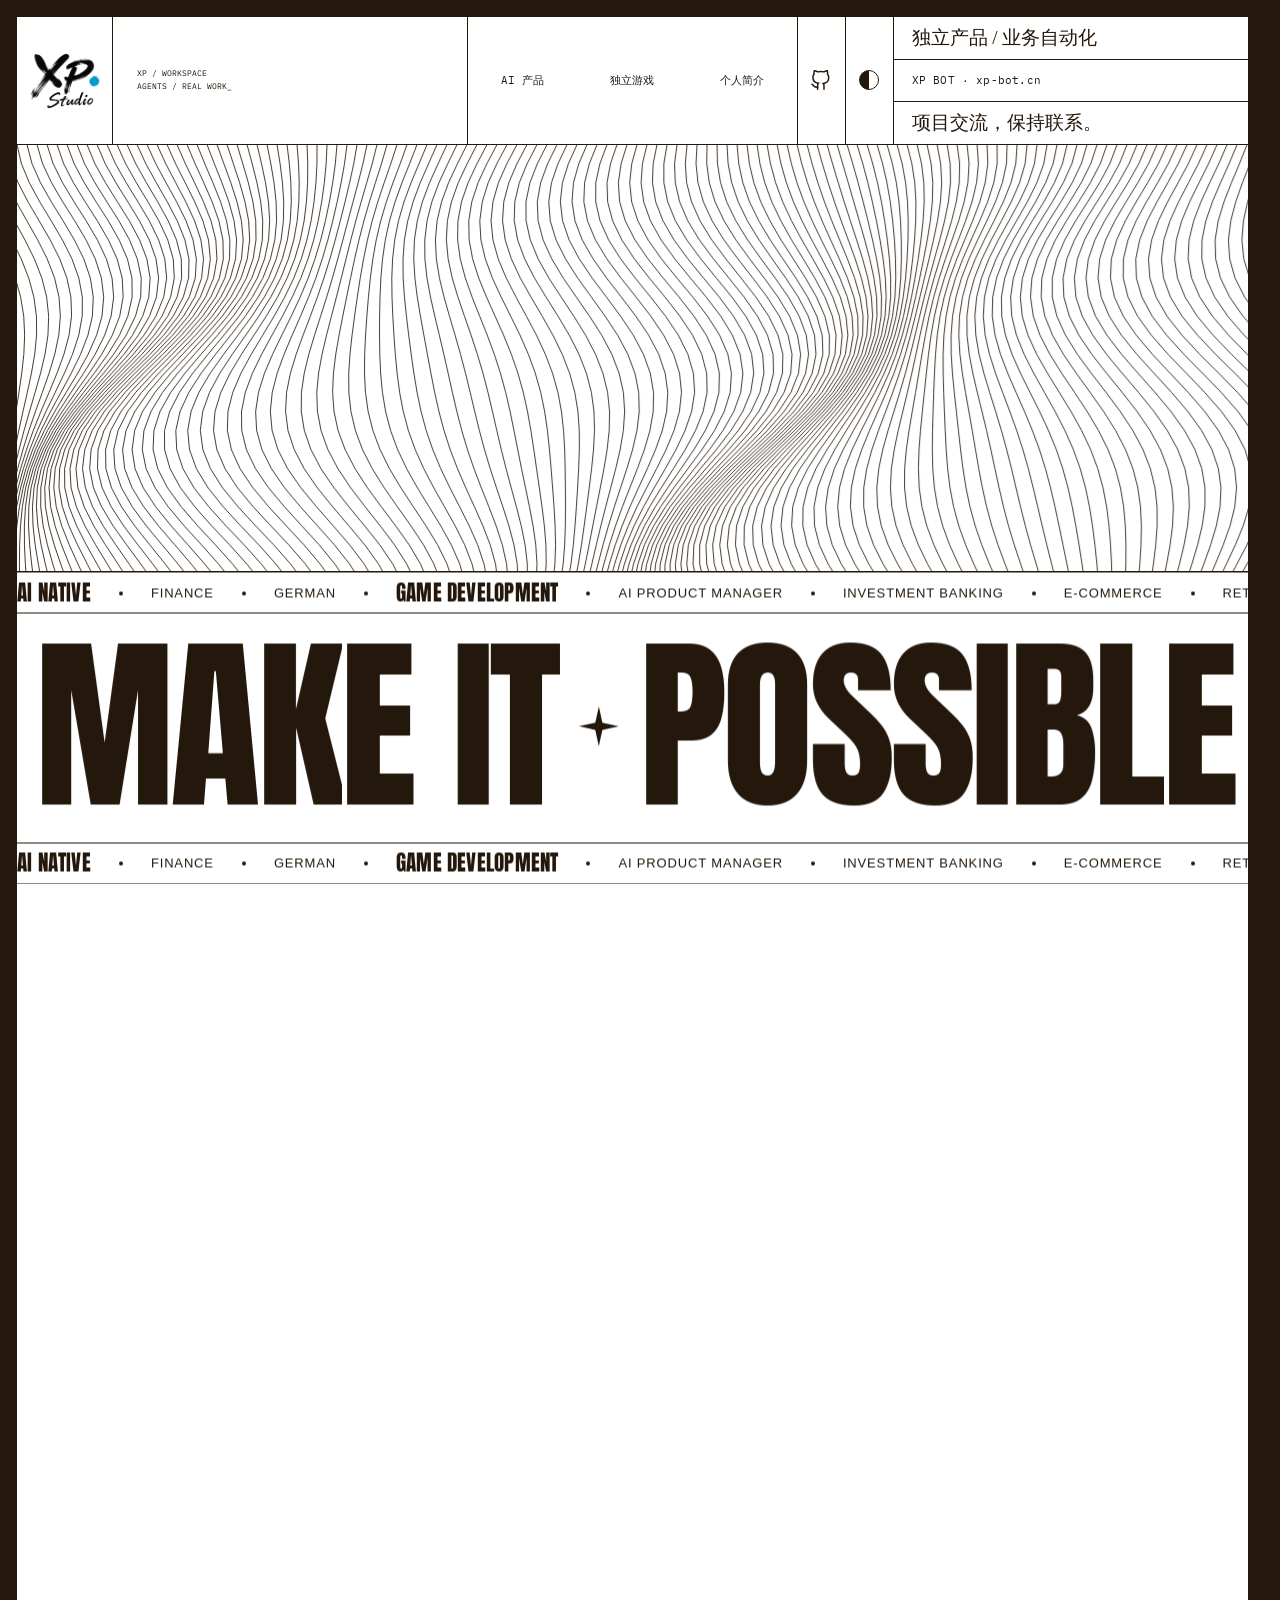
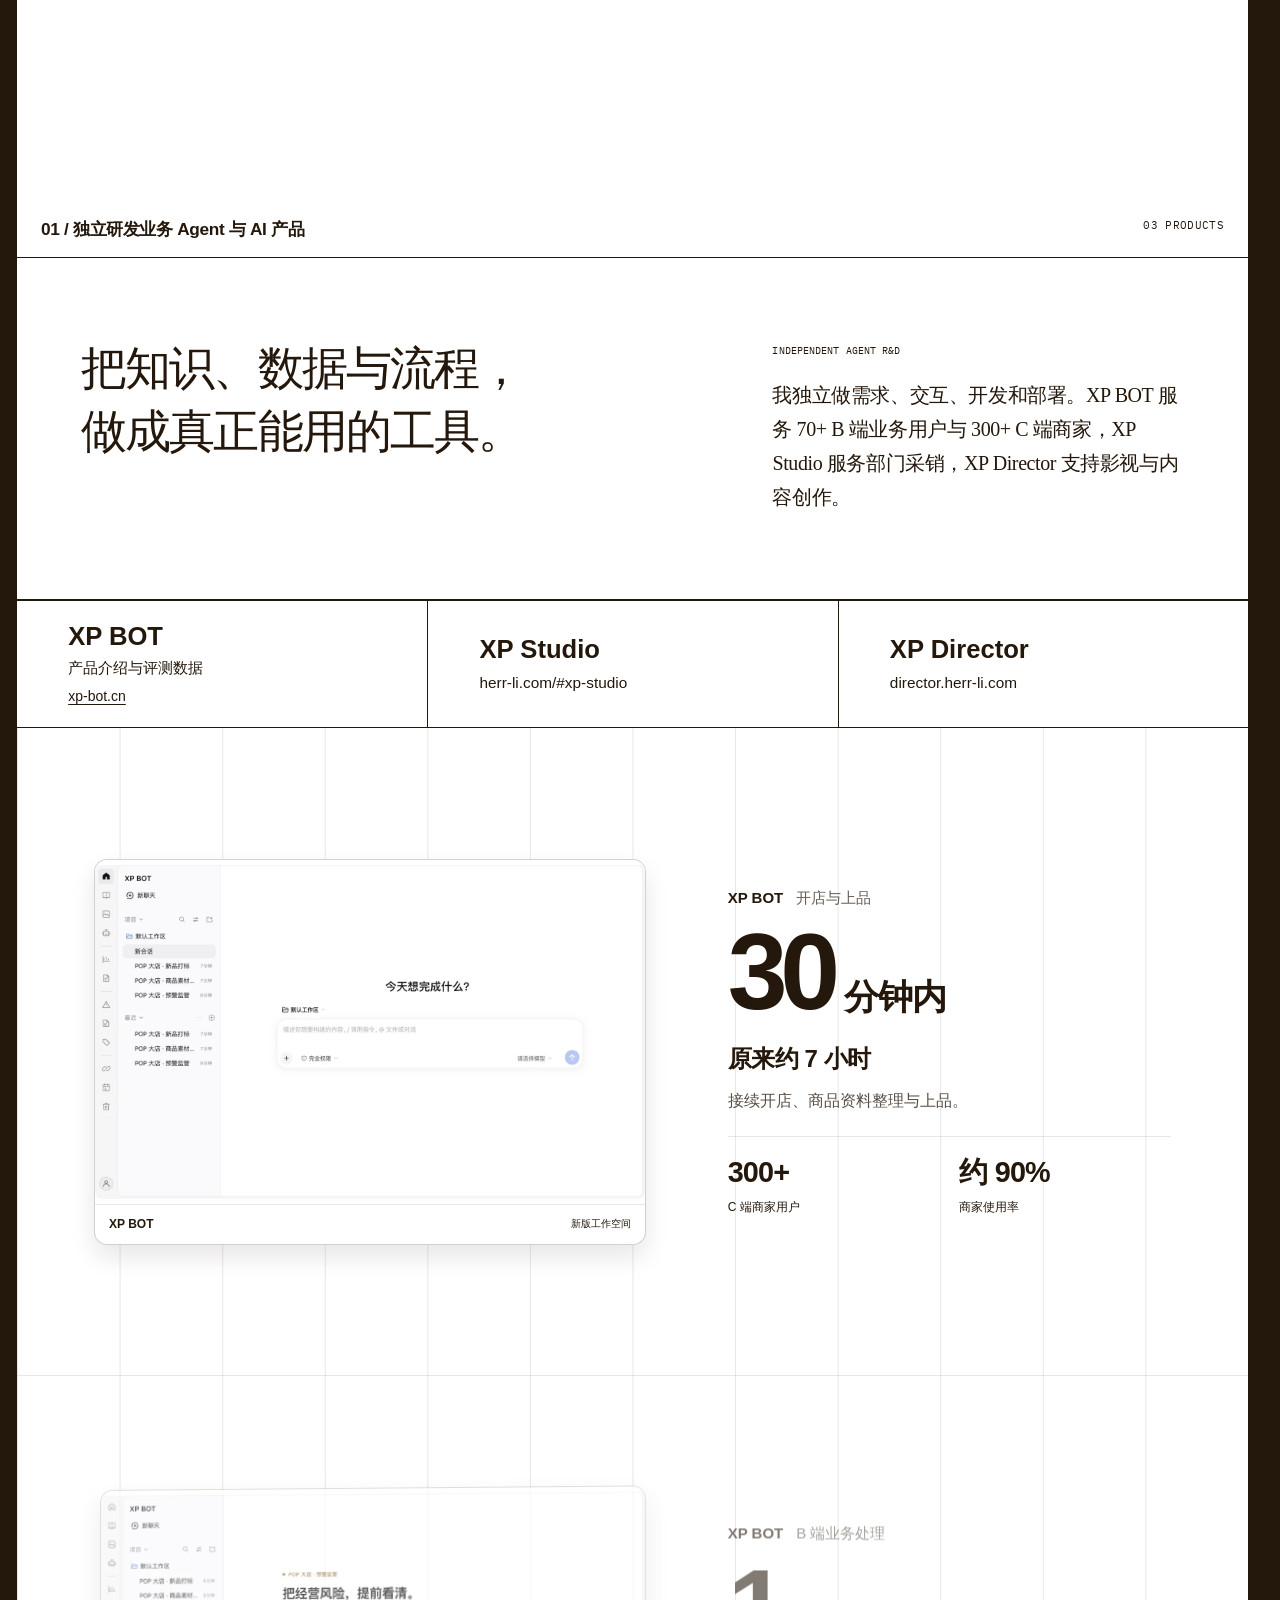
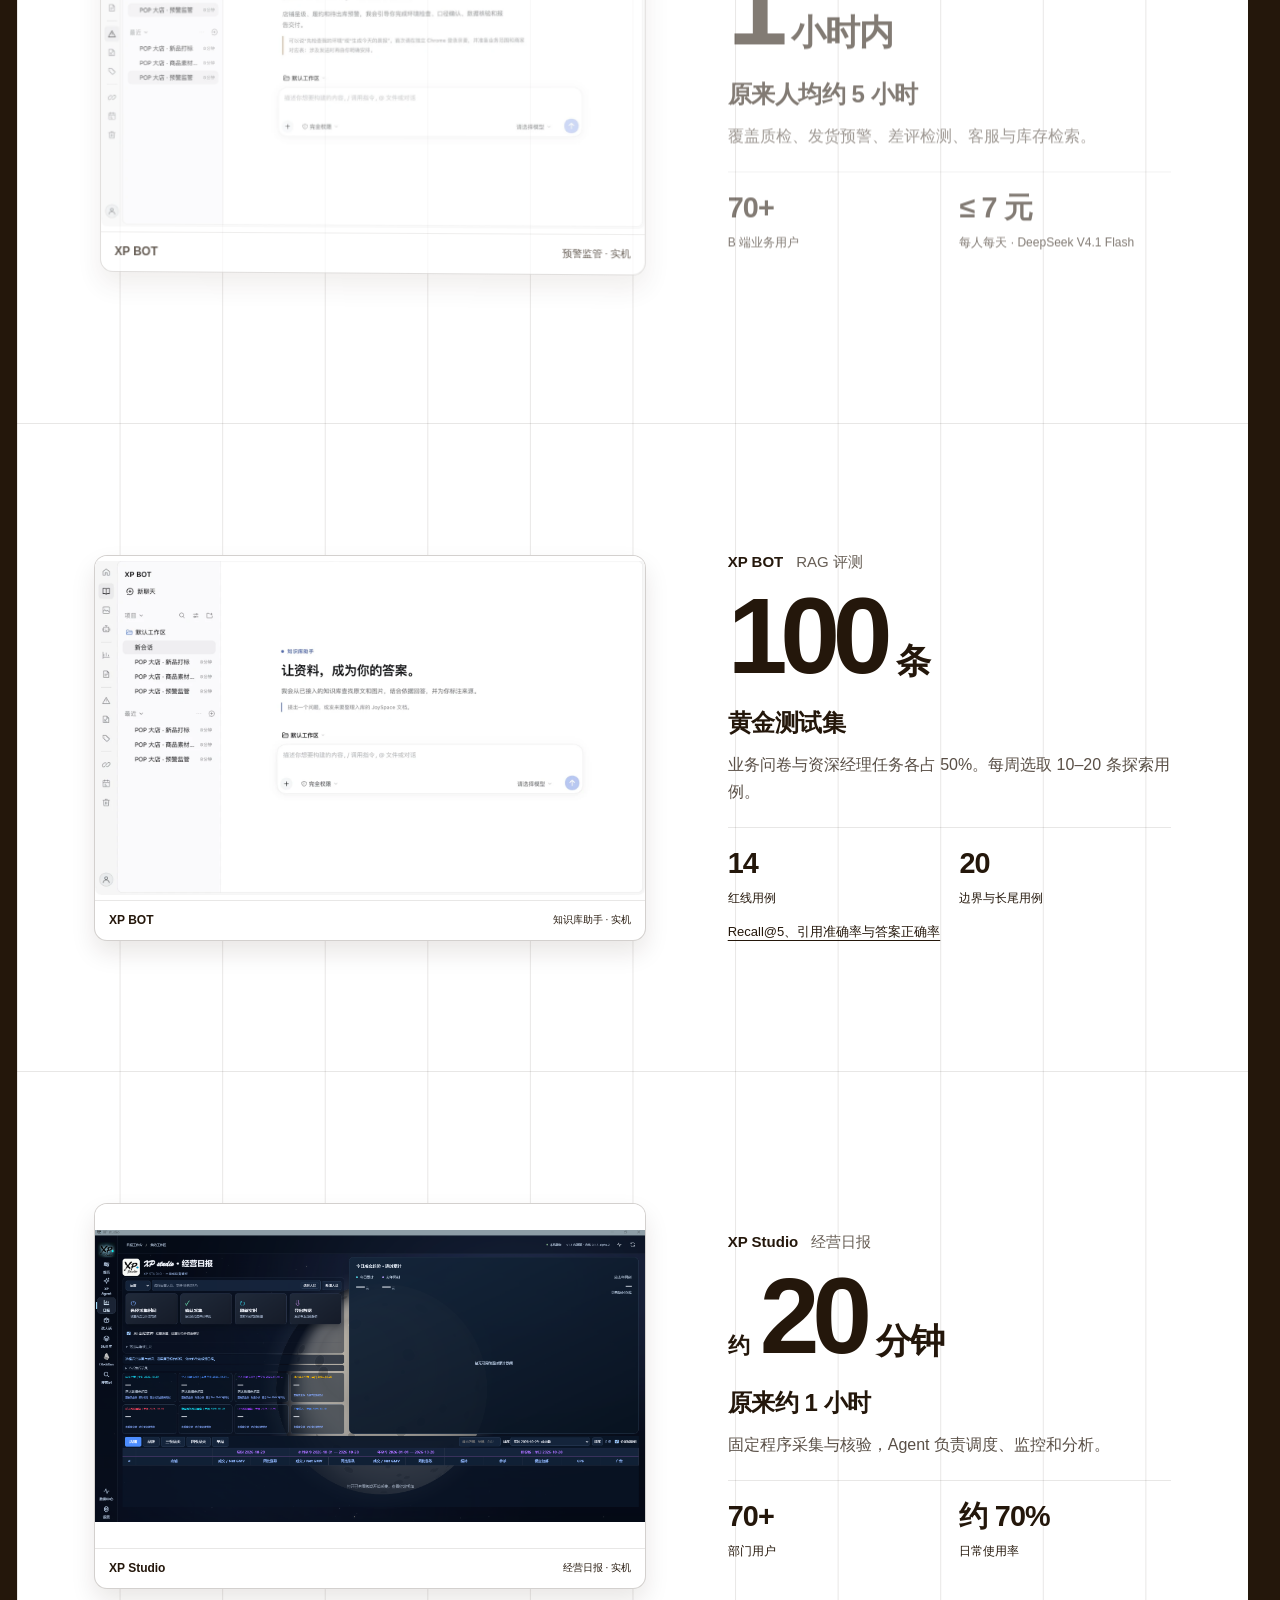
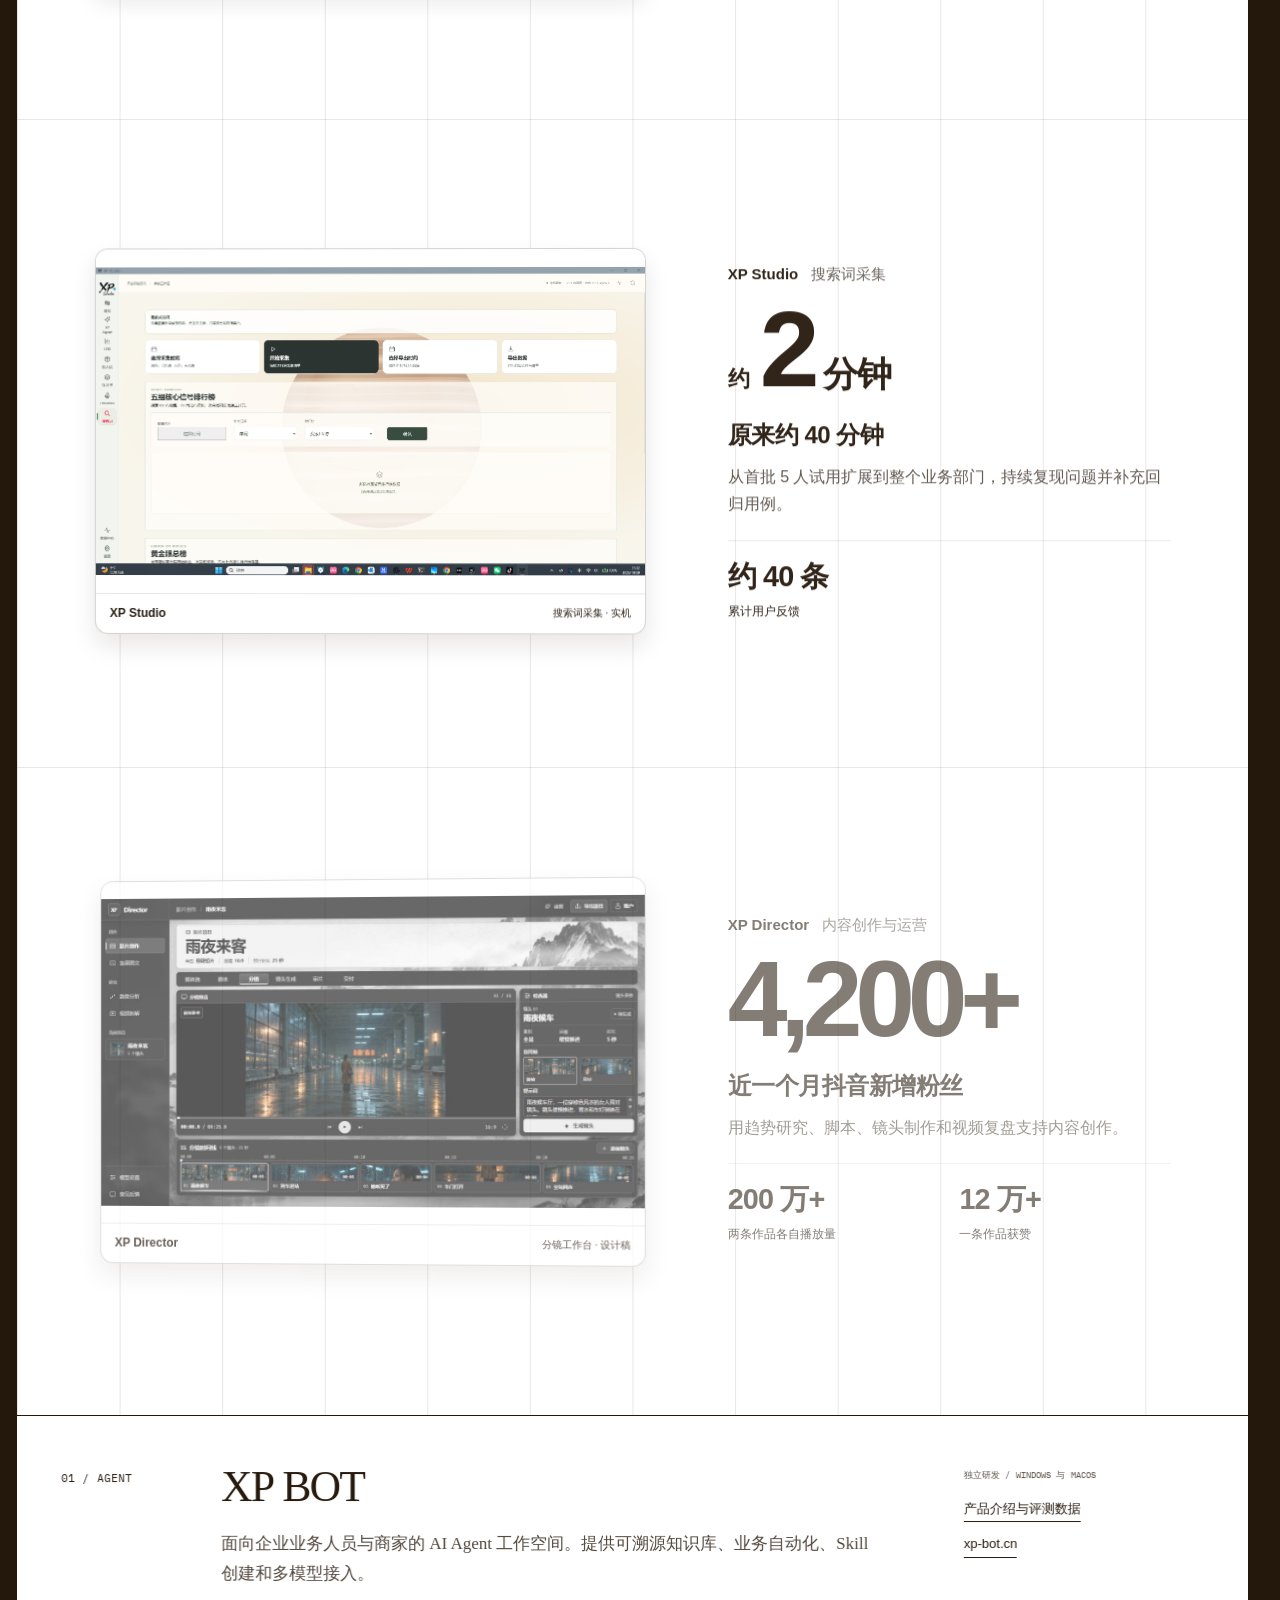
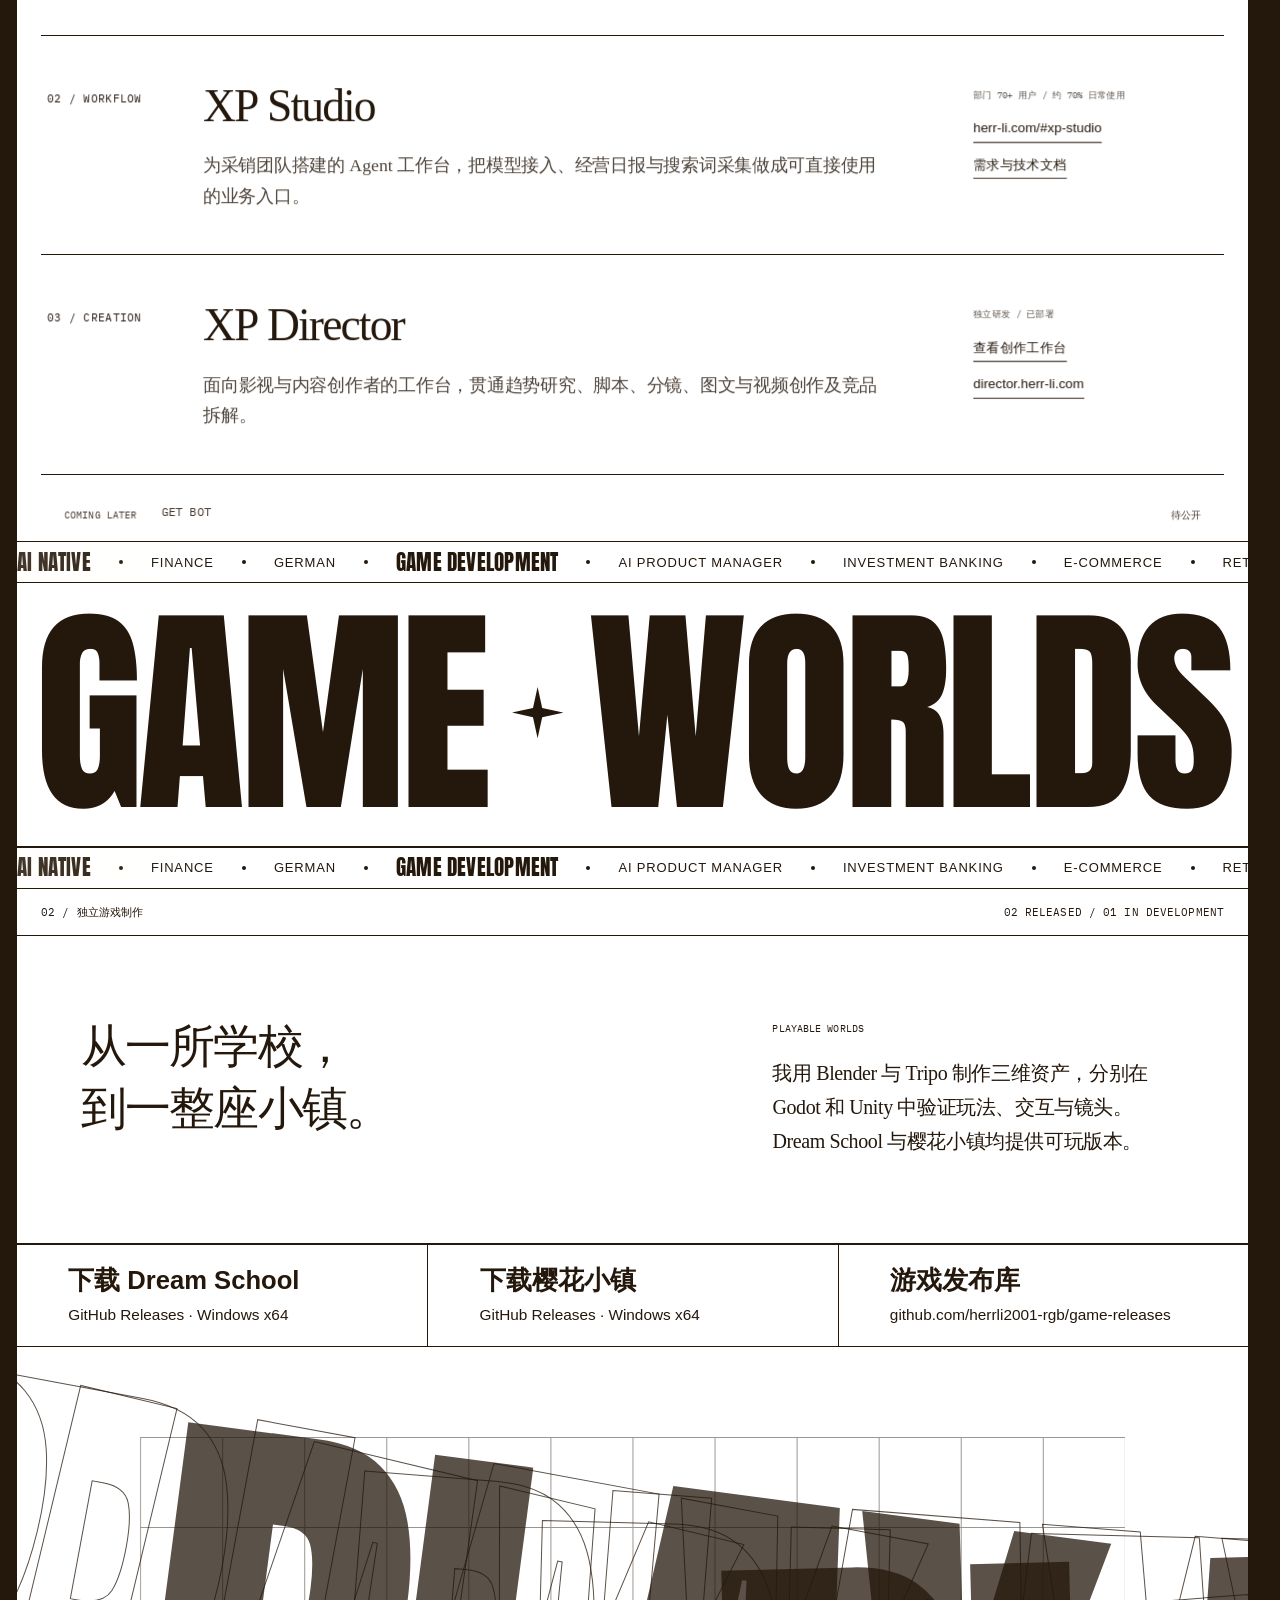
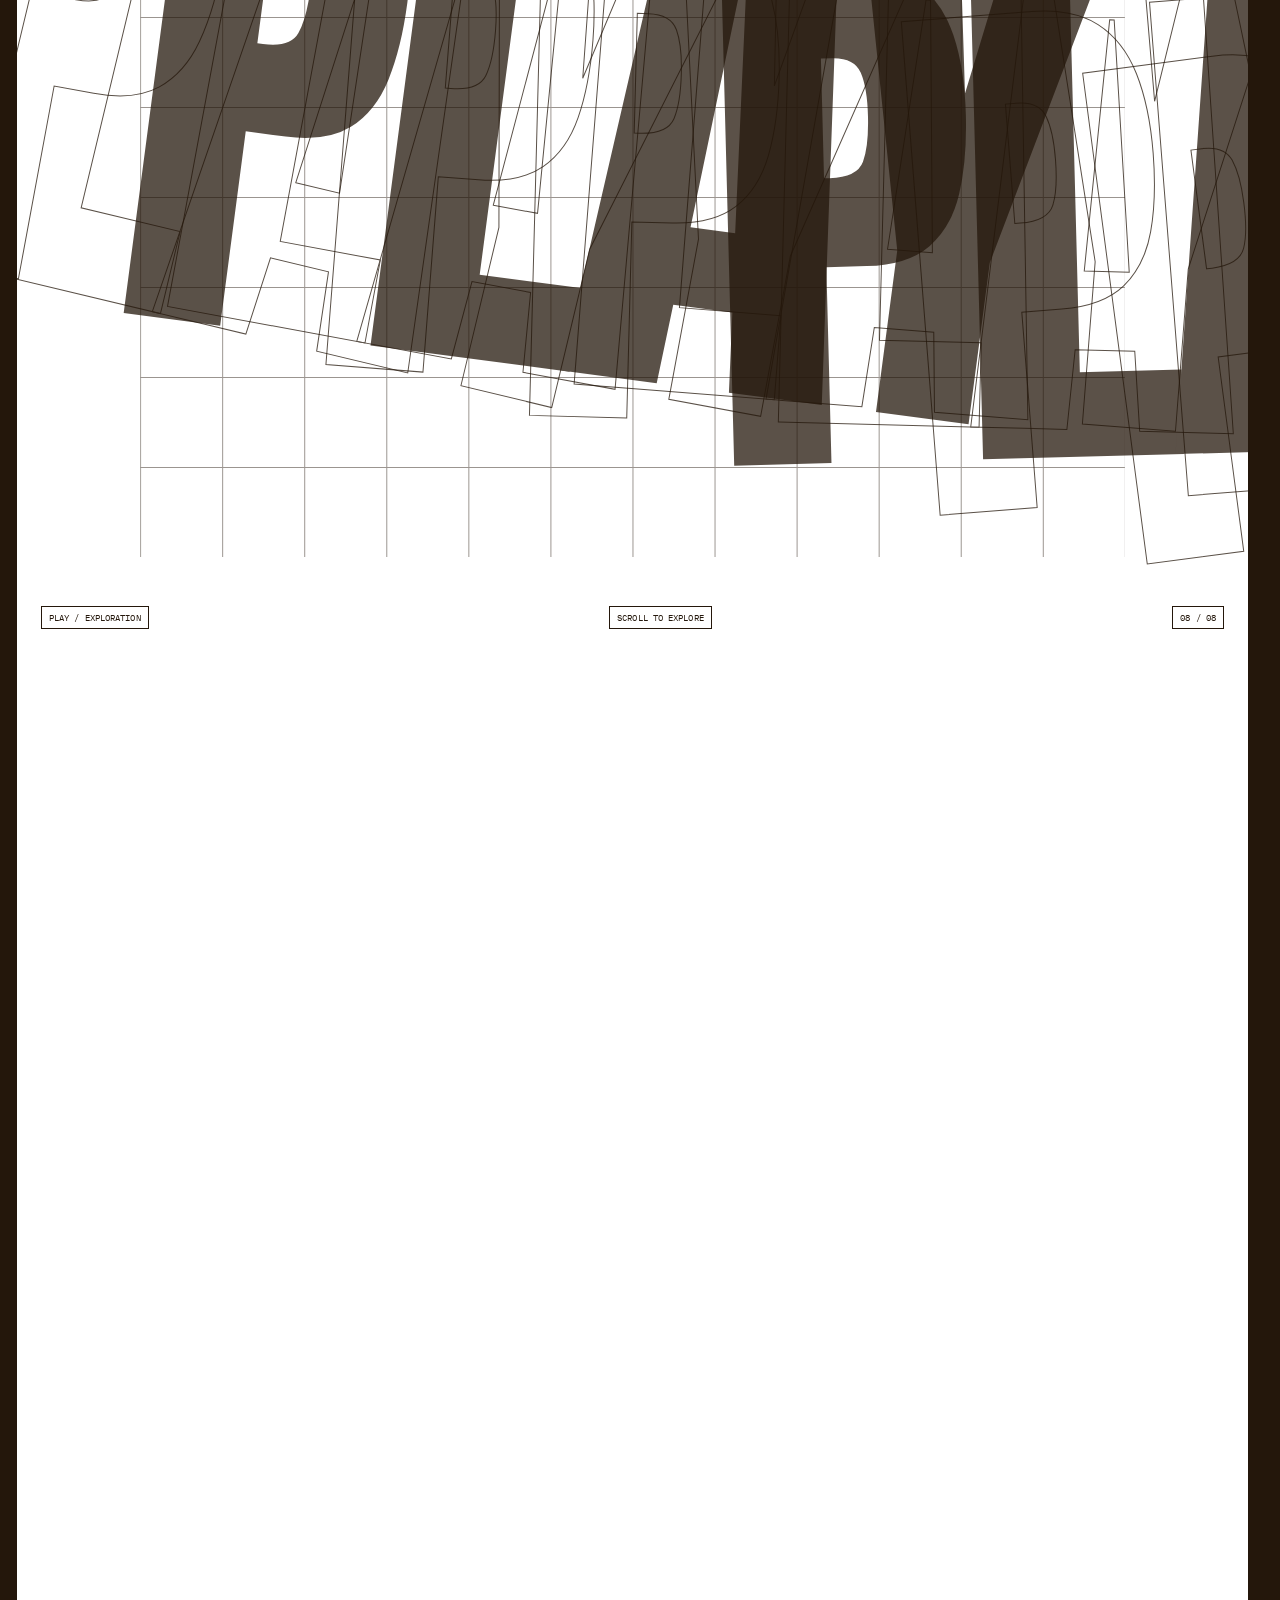
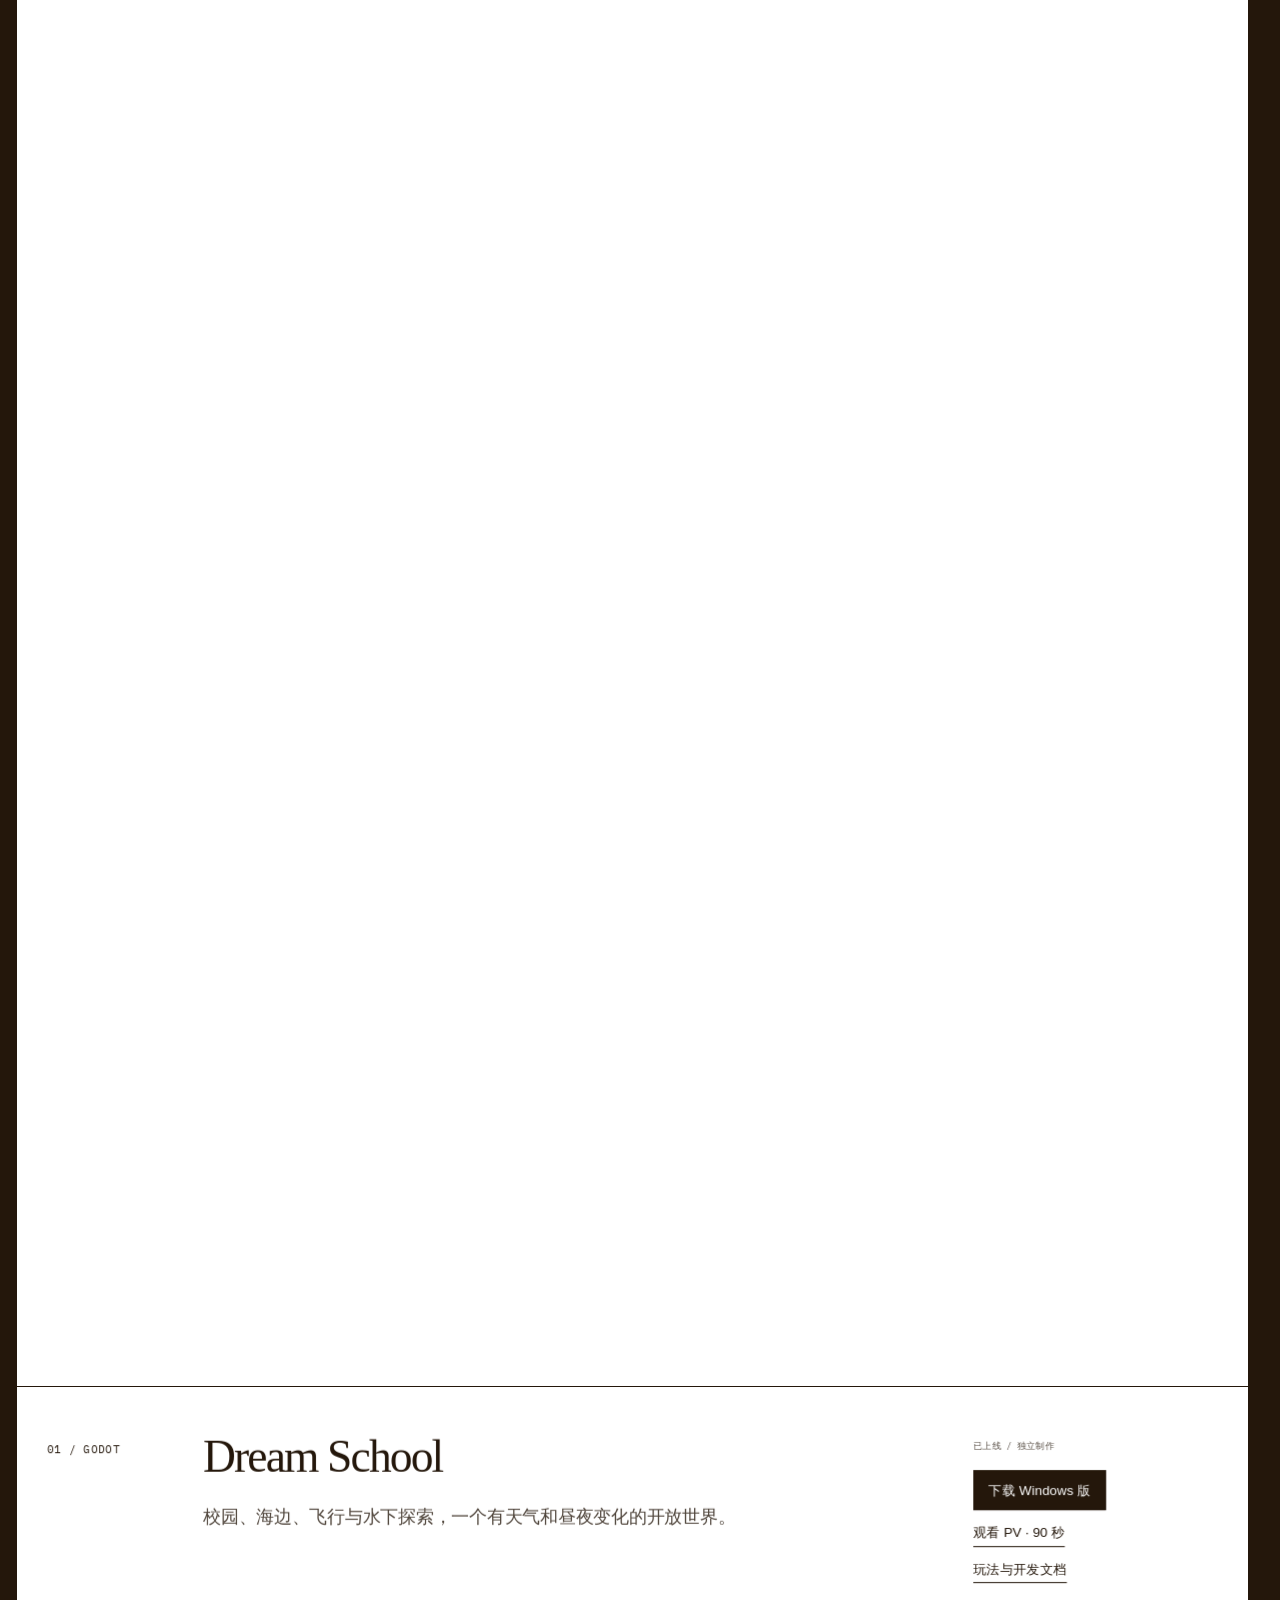
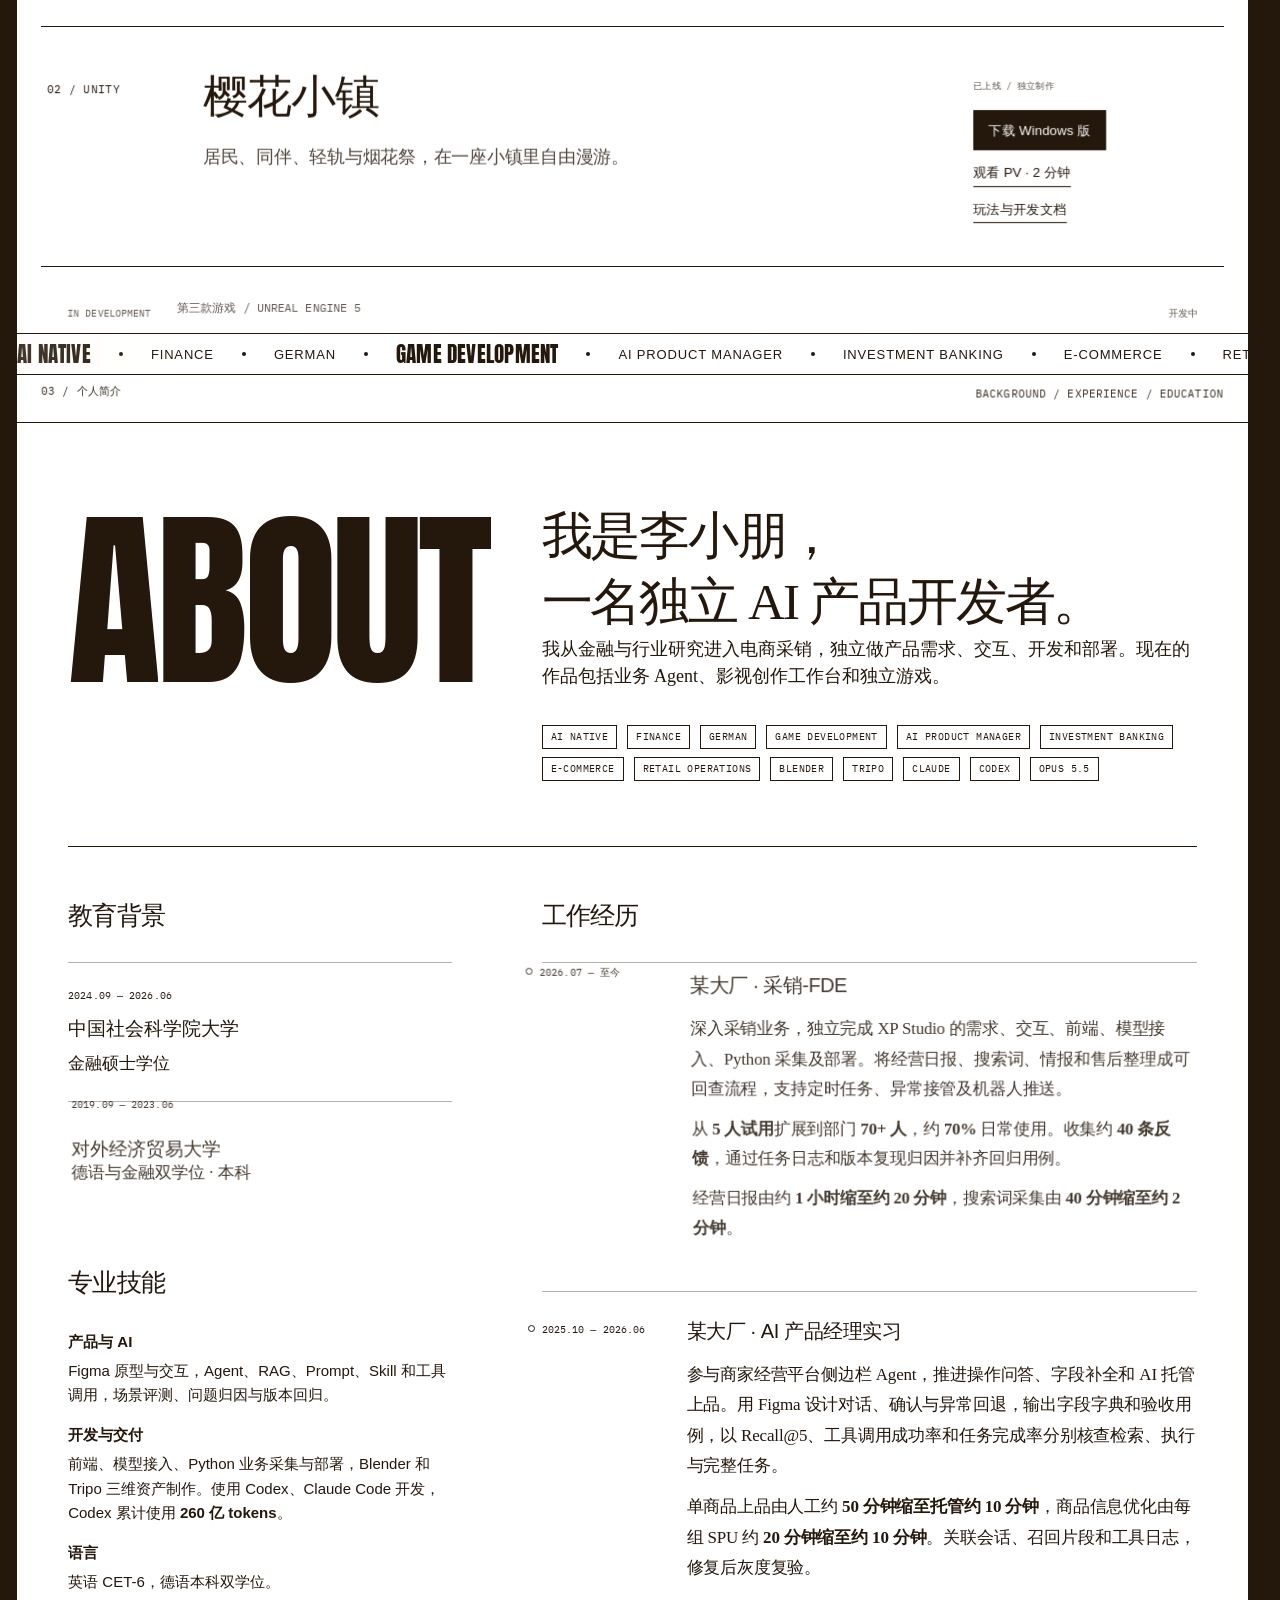
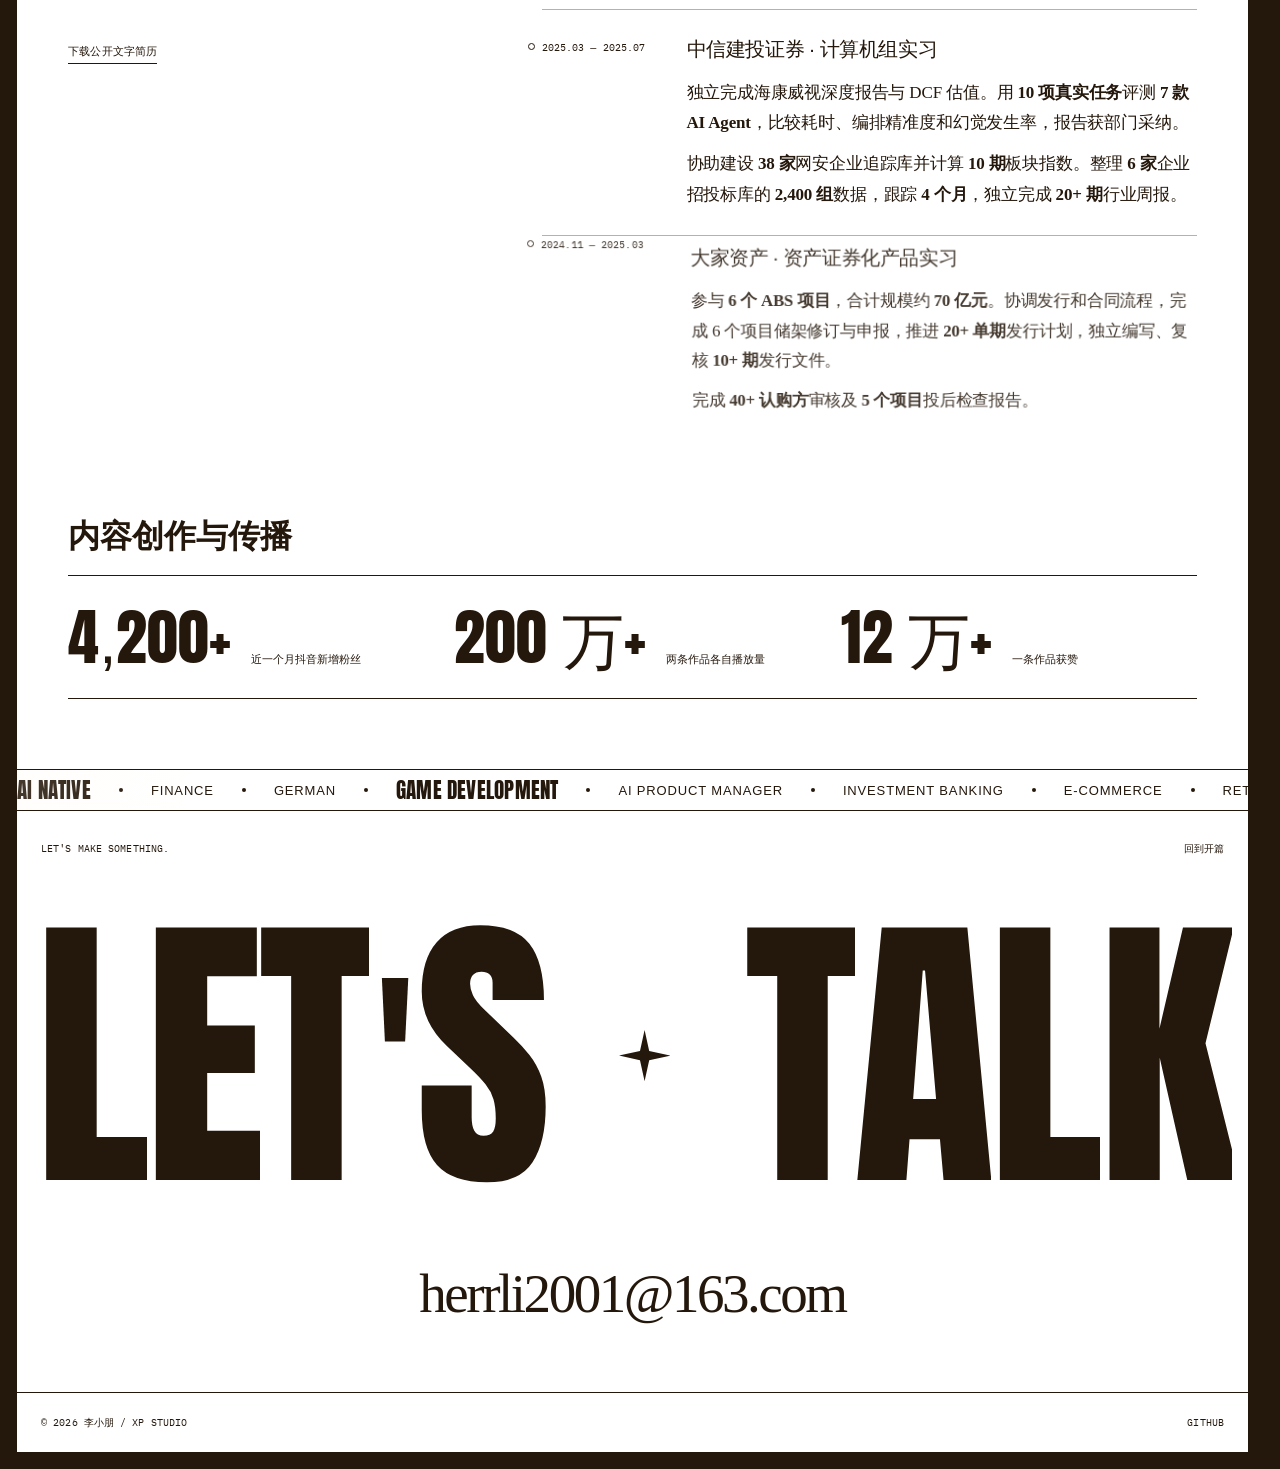
==== commit 9014485d: "Refresh portfolio resume, product evidence and release links" ====
--- a/studio-preview.html
+++ b/studio-preview.html
@@ -1,62 +1,367 @@
-<!doctype html><html lang="zh-CN"><head><meta charset="utf-8"><meta name="viewport" content="width=device-width,initial-scale=1"><meta name="robots" content="noindex"><title>李小朋 / XP Studio — AI 产品与独立游戏</title><meta name="description" content="李小朋的独立作品：XP BOT、XP Studio、Dream School、樱花小镇。AI 产品、游戏实机与个人经历。"><meta name="theme-color" content="#ffffff"><link rel="icon" href="assets/studio/brand-full.png"><link rel="stylesheet" href="assets/studio-kinetic.css?v=white-performance-20261107"><link rel="stylesheet" href="assets/studio-opening.css?v=white-performance-20261107"><script defer src="assets/studio-runtime.js?v=white-performance-20261107"></script><script defer src="assets/studio-wave.js?v=white-performance-20261107"></script><script defer src="assets/studio-kinetic.js?v=white-performance-20261107"></script><script defer src="assets/studio-products.js?v=white-performance-20261107"></script><link rel="stylesheet" href="assets/studio-depth.css?v=white-performance-20261107"><script defer src="assets/studio-depth.js?v=white-performance-20261107"></script></head>
+<!doctype html><html lang="zh-CN"><head><meta charset="utf-8"><meta name="viewport" content="width=device-width,initial-scale=1"><meta name="robots" content="noindex"><title>李小朋 / XP Studio — AI 产品与独立游戏</title><meta name="description" content="李小朋的独立作品：XP BOT、XP Studio、XP Director、Dream School、樱花小镇。AI 产品、提效与评测数据、游戏实机和个人经历。"><meta name="theme-color" content="#ffffff"><link rel="icon" href="assets/studio/brand-full.png"><link rel="stylesheet" href="assets/studio-kinetic.css?v=resume-20261113"><link rel="stylesheet" href="assets/studio-opening.css?v=white-performance-20261107"><script defer src="assets/studio-runtime.js?v=white-performance-20261107"></script><script defer src="assets/studio-wave.js?v=white-performance-20261107"></script><script defer src="assets/studio-kinetic.js?v=resume-20261113"></script><script defer src="assets/studio-products.js?v=resume-20261113"></script><link rel="stylesheet" href="assets/studio-depth.css?v=white-performance-20261107"><script defer src="assets/studio-depth.js?v=resume-20261113"></script><link rel="stylesheet" href="assets/studio-evidence.css?v=resume-20261113"></head>
 <body id="top" class="contrasted"><a class="skip" href="#main">跳到作品</a><div class="site-shell">
-<header class="kinetic-header"><a class="site-logo" href="#top" aria-label="XP Studio 首页"><img src="assets/studio/brand-full.png" alt="XP Studio 完整手写标志" width="74" height="74"></a><div class="header-console" aria-hidden="true"><span>XP / WORKSPACE</span><span data-console>LOADING IDEAS_</span></div><nav aria-label="主导航"><a href="#agents" data-roll-link>AI 产品</a><a href="#work" data-roll-link>独立游戏</a><a href="#about" data-roll-link>个人简介</a></nav><a class="github-cell" href="https://github.com/herrli2001-rgb" target="_blank" rel="noopener noreferrer" aria-label="GitHub"><svg viewBox="0 0 24 24" aria-hidden="true"><path d="M9 19c-4.3 1.3-4.3-2.2-6-2.7m12 5v-3.4a3 3 0 0 0-.8-2.3c2.7-.3 5.5-1.3 5.5-6A4.6 4.6 0 0 0 18.4 6a4.3 4.3 0 0 0-.1-3.3s-1-.3-3.4 1.2a11.7 11.7 0 0 0-6.2 0C6.3 2.4 5.3 2.7 5.3 2.7A4.3 4.3 0 0 0 5.2 6a4.6 4.6 0 0 0-1.3 3.3c0 4.7 2.8 5.7 5.5 6a3 3 0 0 0-.8 2.3v3.7"/></svg></a><button class="contrast-toggle" aria-label="切换页面配色" aria-pressed="false"><span aria-hidden="true"></span></button><div class="header-aside"><p>独立产品 / 业务自动化</p><a class="header-product magnetic" href="https://xp-bot.cn/" target="_blank" rel="noopener noreferrer">XP BOT · LIVE PRODUCT</a><a href="#contact" data-roll-link>项目交流，保持联系。</a></div></header>
+<header class="kinetic-header"><a class="site-logo" href="#top" aria-label="XP Studio 首页"><img src="assets/studio/brand-full.png" alt="XP Studio 完整手写标志" width="74" height="74"></a><div class="header-console" aria-hidden="true"><span>XP / WORKSPACE</span><span data-console>LOADING IDEAS_</span></div><nav aria-label="主导航"><a href="#agents" data-roll-link>AI 产品</a><a href="#work" data-roll-link>独立游戏</a><a href="#about" data-roll-link>个人简介</a></nav><a class="github-cell" href="https://github.com/herrli2001-rgb" target="_blank" rel="noopener noreferrer" aria-label="GitHub"><svg viewBox="0 0 24 24" aria-hidden="true"><path d="M9 19c-4.3 1.3-4.3-2.2-6-2.7m12 5v-3.4a3 3 0 0 0-.8-2.3c2.7-.3 5.5-1.3 5.5-6A4.6 4.6 0 0 0 18.4 6a4.3 4.3 0 0 0-.1-3.3s-1-.3-3.4 1.2a11.7 11.7 0 0 0-6.2 0C6.3 2.4 5.3 2.7 5.3 2.7A4.3 4.3 0 0 0 5.2 6a4.6 4.6 0 0 0-1.3 3.3c0 4.7 2.8 5.7 5.5 6a3 3 0 0 0-.8 2.3v3.7"/></svg></a><button class="contrast-toggle" aria-label="切换页面配色" aria-pressed="false"><span aria-hidden="true"></span></button><div class="header-aside"><p>独立产品 / 业务自动化</p><a class="header-product magnetic" href="https://xp-bot.cn/" target="_blank" rel="noopener noreferrer">XP BOT · xp-bot.cn</a><a href="#contact" data-roll-link>项目交流，保持联系。</a></div></header>
 <main id="main">
-<div class="opening-sequence" data-opening-scroll><section class="opening" id="agents" data-chapter="01" aria-labelledby="ai-title"><div class="wave-field" data-waves aria-hidden="true"><canvas aria-hidden="true"></canvas><template data-wave-keyword-pool><span>AI NATIVE</span><span>FINANCE</span><span>GERMAN</span><span>GAME DEVELOPMENT</span><span>AI PRODUCT MANAGER</span><span>INVESTMENT BANKING</span><span>E-COMMERCE</span><span>RETAIL OPERATIONS</span><span>BLENDER</span><span>TRIPO</span><span>CLAUDE</span><span>CODEX</span><span>OPUS 5.5</span></template></div><div class="bit-strip keyword-ribbon" aria-hidden="true"><div class="bit-track"><span class="ribbon-set"><span class="ribbon-word ribbon-word--lead">AI NATIVE</span><i class="ribbon-separator"></i><span class="ribbon-word">FINANCE</span><i class="ribbon-separator"></i><span class="ribbon-word">GERMAN</span><i class="ribbon-separator"></i><span class="ribbon-word ribbon-word--lead">GAME DEVELOPMENT</span><i class="ribbon-separator"></i><span class="ribbon-word">AI PRODUCT MANAGER</span><i class="ribbon-separator"></i><span class="ribbon-word">INVESTMENT BANKING</span><i class="ribbon-separator"></i><span class="ribbon-word">E-COMMERCE</span><i class="ribbon-separator"></i><span class="ribbon-word">RETAIL OPERATIONS</span><i class="ribbon-separator"></i><span class="ribbon-word">BLENDER</span><i class="ribbon-separator"></i><span class="ribbon-word">TRIPO</span><i class="ribbon-separator"></i><span class="ribbon-word">CLAUDE</span><i class="ribbon-separator"></i><span class="ribbon-word">CODEX</span><i class="ribbon-separator"></i><span class="ribbon-word">OPUS 5.5</span><i class="ribbon-separator"></i></span><span class="ribbon-set"><span class="ribbon-word ribbon-word--lead">AI NATIVE</span><i class="ribbon-separator"></i><span class="ribbon-word">FINANCE</span><i class="ribbon-separator"></i><span class="ribbon-word">GERMAN</span><i class="ribbon-separator"></i><span class="ribbon-word ribbon-word--lead">GAME DEVELOPMENT</span><i class="ribbon-separator"></i><span class="ribbon-word">AI PRODUCT MANAGER</span><i class="ribbon-separator"></i><span class="ribbon-word">INVESTMENT BANKING</span><i class="ribbon-separator"></i><span class="ribbon-word">E-COMMERCE</span><i class="ribbon-separator"></i><span class="ribbon-word">RETAIL OPERATIONS</span><i class="ribbon-separator"></i><span class="ribbon-word">BLENDER</span><i class="ribbon-separator"></i><span class="ribbon-word">TRIPO</span><i class="ribbon-separator"></i><span class="ribbon-word">CLAUDE</span><i class="ribbon-separator"></i><span class="ribbon-word">CODEX</span><i class="ribbon-separator"></i><span class="ribbon-word">OPUS 5.5</span><i class="ribbon-separator"></i></span><span class="ribbon-set"><span class="ribbon-word ribbon-word--lead">AI NATIVE</span><i class="ribbon-separator"></i><span class="ribbon-word">FINANCE</span><i class="ribbon-separator"></i><span class="ribbon-word">GERMAN</span><i class="ribbon-separator"></i><span class="ribbon-word ribbon-word--lead">GAME DEVELOPMENT</span><i class="ribbon-separator"></i><span class="ribbon-word">AI PRODUCT MANAGER</span><i class="ribbon-separator"></i><span class="ribbon-word">INVESTMENT BANKING</span><i class="ribbon-separator"></i><span class="ribbon-word">E-COMMERCE</span><i class="ribbon-separator"></i><span class="ribbon-word">RETAIL OPERATIONS</span><i class="ribbon-separator"></i><span class="ribbon-word">BLENDER</span><i class="ribbon-separator"></i><span class="ribbon-word">TRIPO</span><i class="ribbon-separator"></i><span class="ribbon-word">CLAUDE</span><i class="ribbon-separator"></i><span class="ribbon-word">CODEX</span><i class="ribbon-separator"></i><span class="ribbon-word">OPUS 5.5</span><i class="ribbon-separator"></i></span></div></div><div class="display-line display-line--motto" id="ai-title" role="heading" aria-level="1" aria-label="MAKE IT POSSIBLE"><span data-roll-word>MAKE IT</span><svg class="display-star" viewBox="0 0 100 100" aria-hidden="true"><path d="M50 0 59 41 100 50 59 59 50 100 41 59 0 50 41 41Z"/></svg><span data-roll-word>POSSIBLE</span></div><div class="bit-strip keyword-ribbon keyword-ribbon--reverse" aria-hidden="true"><div class="bit-track"><span class="ribbon-set"><span class="ribbon-word ribbon-word--lead">AI NATIVE</span><i class="ribbon-separator"></i><span class="ribbon-word">FINANCE</span><i class="ribbon-separator"></i><span class="ribbon-word">GERMAN</span><i class="ribbon-separator"></i><span class="ribbon-word ribbon-word--lead">GAME DEVELOPMENT</span><i class="ribbon-separator"></i><span class="ribbon-word">AI PRODUCT MANAGER</span><i class="ribbon-separator"></i><span class="ribbon-word">INVESTMENT BANKING</span><i class="ribbon-separator"></i><span class="ribbon-word">E-COMMERCE</span><i class="ribbon-separator"></i><span class="ribbon-word">RETAIL OPERATIONS</span><i class="ribbon-separator"></i><span class="ribbon-word">BLENDER</span><i class="ribbon-separator"></i><span class="ribbon-word">TRIPO</span><i class="ribbon-separator"></i><span class="ribbon-word">CLAUDE</span><i class="ribbon-separator"></i><span class="ribbon-word">CODEX</span><i class="ribbon-separator"></i><span class="ribbon-word">OPUS 5.5</span><i class="ribbon-separator"></i></span><span class="ribbon-set"><span class="ribbon-word ribbon-word--lead">AI NATIVE</span><i class="ribbon-separator"></i><span class="ribbon-word">FINANCE</span><i class="ribbon-separator"></i><span class="ribbon-word">GERMAN</span><i class="ribbon-separator"></i><span class="ribbon-word ribbon-word--lead">GAME DEVELOPMENT</span><i class="ribbon-separator"></i><span class="ribbon-word">AI PRODUCT MANAGER</span><i class="ribbon-separator"></i><span class="ribbon-word">INVESTMENT BANKING</span><i class="ribbon-separator"></i><span class="ribbon-word">E-COMMERCE</span><i class="ribbon-separator"></i><span class="ribbon-word">RETAIL OPERATIONS</span><i class="ribbon-separator"></i><span class="ribbon-word">BLENDER</span><i class="ribbon-separator"></i><span class="ribbon-word">TRIPO</span><i class="ribbon-separator"></i><span class="ribbon-word">CLAUDE</span><i class="ribbon-separator"></i><span class="ribbon-word">CODEX</span><i class="ribbon-separator"></i><span class="ribbon-word">OPUS 5.5</span><i class="ribbon-separator"></i></span><span class="ribbon-set"><span class="ribbon-word ribbon-word--lead">AI NATIVE</span><i class="ribbon-separator"></i><span class="ribbon-word">FINANCE</span><i class="ribbon-separator"></i><span class="ribbon-word">GERMAN</span><i class="ribbon-separator"></i><span class="ribbon-word ribbon-word--lead">GAME DEVELOPMENT</span><i class="ribbon-separator"></i><span class="ribbon-word">AI PRODUCT MANAGER</span><i class="ribbon-separator"></i><span class="ribbon-word">INVESTMENT BANKING</span><i class="ribbon-separator"></i><span class="ribbon-word">E-COMMERCE</span><i class="ribbon-separator"></i><span class="ribbon-word">RETAIL OPERATIONS</span><i class="ribbon-separator"></i><span class="ribbon-word">BLENDER</span><i class="ribbon-separator"></i><span class="ribbon-word">TRIPO</span><i class="ribbon-separator"></i><span class="ribbon-word">CLAUDE</span><i class="ribbon-separator"></i><span class="ribbon-word">CODEX</span><i class="ribbon-separator"></i><span class="ribbon-word">OPUS 5.5</span><i class="ribbon-separator"></i></span></div></div></section></div>
-<div class="section-caption section-caption--ai mono"><span>01 / 独立研发业务 Agent</span><span>70+ B 端用户 / 02 PRODUCTS</span></div>
-<section class="editorial-statement"><p>把知识、数据与流程，<br>做成真正能用的工具。</p><div><span class="mono">INDEPENDENT AGENT R&D</span><p>独立研发业务 Agent 产品：XP BOT 与 XP Studio，已经服务 70+ B 端用户。</p></div></section>
-<section class="work-sequence" data-wall="ai" aria-label="AI 产品动态作品墙"><div class="wall-stage"><div class="wall-grid" aria-hidden="true"></div><div class="wall-ghosts"><span style="--ghost:0" aria-hidden="true">AI</span><span style="--ghost:1" aria-hidden="true">AI</span><span style="--ghost:2" aria-hidden="true">AI</span><span style="--ghost:3" aria-hidden="true">AI</span><span style="--ghost:4" aria-hidden="true">AI</span><span style="--ghost:5" aria-hidden="true">AI</span><span style="--ghost:6" aria-hidden="true">AI</span><span style="--ghost:7" aria-hidden="true">AI</span><span style="--ghost:8" aria-hidden="true">AI</span><span style="--ghost:9" aria-hidden="true">AI</span></div><div class="wall-gallery"><button class="work-tile" data-project="bot" data-wall-card aria-label="XP BOT：定时任务 / 界面实录"><span class="tile-inner"><img src="assets/products/bot-overview.jpg" alt="XP BOT / 定时任务 / 界面实录" width="1280" height="736" loading="lazy" draggable="false"><video data-tile-video="assets/products/bot-automation.mp4" muted loop playsinline preload="none" aria-hidden="true"></video><span class="tile-caption"><strong>XP BOT</strong><span>定时任务 / 界面实录</span><small>#01/08</small></span></span></button><button class="work-tile" data-project="studio" data-wall-card aria-label="XP Studio：首页 / Agent 工作台"><span class="tile-inner"><img src="assets/studio/xp-home.png" alt="XP Studio / 首页 / Agent 工作台" width="1280" height="736" loading="lazy" draggable="false"><span class="tile-caption"><strong>XP Studio</strong><span>首页 / Agent 工作台</span><small>#02/08</small></span></span></button><button class="work-tile" data-project="bot" data-wall-card aria-label="XP BOT：图片与模板 / 界面实录"><span class="tile-inner"><img src="assets/products/bot-templates.jpg" alt="XP BOT / 图片与模板 / 界面实录" width="1280" height="736" loading="lazy" draggable="false"><video data-tile-video="assets/products/bot-templates.mp4" muted loop playsinline preload="none" aria-hidden="true"></video><span class="tile-caption"><strong>XP BOT</strong><span>图片与模板 / 界面实录</span><small>#03/08</small></span></span></button><button class="work-tile" data-project="studio" data-wall-card aria-label="XP Studio：经营日报 / 空状态"><span class="tile-inner"><img src="assets/studio/xp-dashboard.png" alt="XP Studio / 经营日报 / 空状态" width="1280" height="736" loading="lazy" draggable="false"><span class="tile-caption"><strong>XP Studio</strong><span>经营日报 / 空状态</span><small>#04/08</small></span></span></button><button class="work-tile" data-project="bot" data-wall-card aria-label="XP BOT：接入与复用 / 已脱敏"><span class="tile-inner"><img src="assets/products/bot-setup.jpg" alt="XP BOT / 接入与复用 / 已脱敏" width="1280" height="736" loading="lazy" draggable="false"><span class="tile-caption"><strong>XP BOT</strong><span>接入与复用 / 已脱敏</span><small>#05/08</small></span></span></button><button class="work-tile" data-project="studio" data-wall-card aria-label="XP Studio：说人话 / 营销表达"><span class="tile-inner"><img src="assets/studio/xp-human.png" alt="XP Studio / 说人话 / 营销表达" width="1280" height="736" loading="lazy" draggable="false"><span class="tile-caption"><strong>XP Studio</strong><span>说人话 / 营销表达</span><small>#06/08</small></span></span></button><button class="work-tile" data-project="bot" data-wall-card aria-label="XP BOT：自动化 / 已脱敏"><span class="tile-inner"><img src="assets/products/bot-overview.jpg" alt="XP BOT / 自动化 / 已脱敏" width="1280" height="736" loading="lazy" draggable="false"><span class="tile-caption"><strong>XP BOT</strong><span>自动化 / 已脱敏</span><small>#07/08</small></span></span></button><button class="work-tile" data-project="studio" data-wall-card aria-label="XP Studio：搜索词 / 采集与分析"><span class="tile-inner"><img src="assets/studio/xp-search.png" alt="XP Studio / 搜索词 / 采集与分析" width="1280" height="736" loading="lazy" draggable="false"><span class="tile-caption"><strong>XP Studio</strong><span>搜索词 / 采集与分析</span><small>#08/08</small></span></span></button></div><div class="wall-caption mono"><span>AI / EXPLORATION</span><span>SCROLL TO EXPLORE</span><span data-wall-count>00 / 08</span></div></div></section>
-<div class="project-index" aria-label="AI 产品项目索引"><article><span class="record-no mono">01 / AGENT</span><div><button class="record-title" data-project="bot" data-roll-link>XP BOT</button><p>私人知识库、经营数据与自动化，接入同一个工作空间。</p></div><div class="record-actions"><span class="mono">独立研发 / 业务自动化</span><button data-project="bot">探索产品</button><a href="https://xp-bot.cn/" target="_blank" rel="noopener noreferrer">产品官网</a></div></article><article><span class="record-no mono">02 / WORKFLOW</span><div><button class="record-title" data-project="studio" data-roll-link>XP Studio</button><p>为零基础运营预置模型接入与固定工作流，让重复操作在后台完成。</p></div><div class="record-actions"><span class="mono">已有本地软件 / 持续迭代</span><button data-project="studio">探索产品</button><a href="docs/xp-studio-technical.html">需求与技术文档</a></div></article><div class="future-record mono"><span>COMING LATER</span><strong>get bot</strong><span>待公开</span></div></div>
+<div class="opening-sequence" data-opening-scroll><section class="opening" data-chapter="01" aria-labelledby="ai-title"><div class="wave-field" data-waves aria-hidden="true"><canvas aria-hidden="true"></canvas><template data-wave-keyword-pool><span>AI NATIVE</span><span>FINANCE</span><span>GERMAN</span><span>GAME DEVELOPMENT</span><span>AI PRODUCT MANAGER</span><span>INVESTMENT BANKING</span><span>E-COMMERCE</span><span>RETAIL OPERATIONS</span><span>BLENDER</span><span>TRIPO</span><span>CLAUDE</span><span>CODEX</span><span>OPUS 5.5</span></template></div><div class="bit-strip keyword-ribbon" aria-hidden="true"><div class="bit-track"><span class="ribbon-set"><span class="ribbon-word ribbon-word--lead">AI NATIVE</span><i class="ribbon-separator"></i><span class="ribbon-word">FINANCE</span><i class="ribbon-separator"></i><span class="ribbon-word">GERMAN</span><i class="ribbon-separator"></i><span class="ribbon-word ribbon-word--lead">GAME DEVELOPMENT</span><i class="ribbon-separator"></i><span class="ribbon-word">AI PRODUCT MANAGER</span><i class="ribbon-separator"></i><span class="ribbon-word">INVESTMENT BANKING</span><i class="ribbon-separator"></i><span class="ribbon-word">E-COMMERCE</span><i class="ribbon-separator"></i><span class="ribbon-word">RETAIL OPERATIONS</span><i class="ribbon-separator"></i><span class="ribbon-word">BLENDER</span><i class="ribbon-separator"></i><span class="ribbon-word">TRIPO</span><i class="ribbon-separator"></i><span class="ribbon-word">CLAUDE</span><i class="ribbon-separator"></i><span class="ribbon-word">CODEX</span><i class="ribbon-separator"></i><span class="ribbon-word">OPUS 5.5</span><i class="ribbon-separator"></i></span><span class="ribbon-set"><span class="ribbon-word ribbon-word--lead">AI NATIVE</span><i class="ribbon-separator"></i><span class="ribbon-word">FINANCE</span><i class="ribbon-separator"></i><span class="ribbon-word">GERMAN</span><i class="ribbon-separator"></i><span class="ribbon-word ribbon-word--lead">GAME DEVELOPMENT</span><i class="ribbon-separator"></i><span class="ribbon-word">AI PRODUCT MANAGER</span><i class="ribbon-separator"></i><span class="ribbon-word">INVESTMENT BANKING</span><i class="ribbon-separator"></i><span class="ribbon-word">E-COMMERCE</span><i class="ribbon-separator"></i><span class="ribbon-word">RETAIL OPERATIONS</span><i class="ribbon-separator"></i><span class="ribbon-word">BLENDER</span><i class="ribbon-separator"></i><span class="ribbon-word">TRIPO</span><i class="ribbon-separator"></i><span class="ribbon-word">CLAUDE</span><i class="ribbon-separator"></i><span class="ribbon-word">CODEX</span><i class="ribbon-separator"></i><span class="ribbon-word">OPUS 5.5</span><i class="ribbon-separator"></i></span><span class="ribbon-set"><span class="ribbon-word ribbon-word--lead">AI NATIVE</span><i class="ribbon-separator"></i><span class="ribbon-word">FINANCE</span><i class="ribbon-separator"></i><span class="ribbon-word">GERMAN</span><i class="ribbon-separator"></i><span class="ribbon-word ribbon-word--lead">GAME DEVELOPMENT</span><i class="ribbon-separator"></i><span class="ribbon-word">AI PRODUCT MANAGER</span><i class="ribbon-separator"></i><span class="ribbon-word">INVESTMENT BANKING</span><i class="ribbon-separator"></i><span class="ribbon-word">E-COMMERCE</span><i class="ribbon-separator"></i><span class="ribbon-word">RETAIL OPERATIONS</span><i class="ribbon-separator"></i><span class="ribbon-word">BLENDER</span><i class="ribbon-separator"></i><span class="ribbon-word">TRIPO</span><i class="ribbon-separator"></i><span class="ribbon-word">CLAUDE</span><i class="ribbon-separator"></i><span class="ribbon-word">CODEX</span><i class="ribbon-separator"></i><span class="ribbon-word">OPUS 5.5</span><i class="ribbon-separator"></i></span></div></div><div class="display-line display-line--motto" id="ai-title" role="heading" aria-level="1" aria-label="MAKE IT POSSIBLE"><span data-roll-word>MAKE IT</span><svg class="display-star" viewBox="0 0 100 100" aria-hidden="true"><path d="M50 0 59 41 100 50 59 59 50 100 41 59 0 50 41 41Z"/></svg><span data-roll-word>POSSIBLE</span></div><div class="bit-strip keyword-ribbon keyword-ribbon--reverse" aria-hidden="true"><div class="bit-track"><span class="ribbon-set"><span class="ribbon-word ribbon-word--lead">AI NATIVE</span><i class="ribbon-separator"></i><span class="ribbon-word">FINANCE</span><i class="ribbon-separator"></i><span class="ribbon-word">GERMAN</span><i class="ribbon-separator"></i><span class="ribbon-word ribbon-word--lead">GAME DEVELOPMENT</span><i class="ribbon-separator"></i><span class="ribbon-word">AI PRODUCT MANAGER</span><i class="ribbon-separator"></i><span class="ribbon-word">INVESTMENT BANKING</span><i class="ribbon-separator"></i><span class="ribbon-word">E-COMMERCE</span><i class="ribbon-separator"></i><span class="ribbon-word">RETAIL OPERATIONS</span><i class="ribbon-separator"></i><span class="ribbon-word">BLENDER</span><i class="ribbon-separator"></i><span class="ribbon-word">TRIPO</span><i class="ribbon-separator"></i><span class="ribbon-word">CLAUDE</span><i class="ribbon-separator"></i><span class="ribbon-word">CODEX</span><i class="ribbon-separator"></i><span class="ribbon-word">OPUS 5.5</span><i class="ribbon-separator"></i></span><span class="ribbon-set"><span class="ribbon-word ribbon-word--lead">AI NATIVE</span><i class="ribbon-separator"></i><span class="ribbon-word">FINANCE</span><i class="ribbon-separator"></i><span class="ribbon-word">GERMAN</span><i class="ribbon-separator"></i><span class="ribbon-word ribbon-word--lead">GAME DEVELOPMENT</span><i class="ribbon-separator"></i><span class="ribbon-word">AI PRODUCT MANAGER</span><i class="ribbon-separator"></i><span class="ribbon-word">INVESTMENT BANKING</span><i class="ribbon-separator"></i><span class="ribbon-word">E-COMMERCE</span><i class="ribbon-separator"></i><span class="ribbon-word">RETAIL OPERATIONS</span><i class="ribbon-separator"></i><span class="ribbon-word">BLENDER</span><i class="ribbon-separator"></i><span class="ribbon-word">TRIPO</span><i class="ribbon-separator"></i><span class="ribbon-word">CLAUDE</span><i class="ribbon-separator"></i><span class="ribbon-word">CODEX</span><i class="ribbon-separator"></i><span class="ribbon-word">OPUS 5.5</span><i class="ribbon-separator"></i></span><span class="ribbon-set"><span class="ribbon-word ribbon-word--lead">AI NATIVE</span><i class="ribbon-separator"></i><span class="ribbon-word">FINANCE</span><i class="ribbon-separator"></i><span class="ribbon-word">GERMAN</span><i class="ribbon-separator"></i><span class="ribbon-word ribbon-word--lead">GAME DEVELOPMENT</span><i class="ribbon-separator"></i><span class="ribbon-word">AI PRODUCT MANAGER</span><i class="ribbon-separator"></i><span class="ribbon-word">INVESTMENT BANKING</span><i class="ribbon-separator"></i><span class="ribbon-word">E-COMMERCE</span><i class="ribbon-separator"></i><span class="ribbon-word">RETAIL OPERATIONS</span><i class="ribbon-separator"></i><span class="ribbon-word">BLENDER</span><i class="ribbon-separator"></i><span class="ribbon-word">TRIPO</span><i class="ribbon-separator"></i><span class="ribbon-word">CLAUDE</span><i class="ribbon-separator"></i><span class="ribbon-word">CODEX</span><i class="ribbon-separator"></i><span class="ribbon-word">OPUS 5.5</span><i class="ribbon-separator"></i></span></div></div></section></div>
+<div class="section-caption section-caption--ai mono" id="agents"><span>01 / 独立研发业务 Agent 与 AI 产品</span><span>03 PRODUCTS</span></div>
+<section class="editorial-statement"><p>把知识、数据与流程，<br>做成真正能用的工具。</p><div><span class="mono">INDEPENDENT AGENT R&D</span><p>我独立做需求、交互、开发和部署。XP BOT 服务 70+ B 端业务用户与 300+ C 端商家，XP Studio 服务部门采销，XP Director 支持影视与内容创作。</p></div></section>
+<nav class="project-links" aria-label="AI 产品访问地址">
+  <div class="project-link-pair"><a href="#xp-bot" data-project="bot"><strong>XP BOT</strong><span>产品介绍与评测数据</span></a><a class="project-domain" href="https://xp-bot.cn/" target="_blank" rel="noopener noreferrer">xp-bot.cn</a></div>
+  <a href="#xp-studio" data-project="studio"><strong>XP Studio</strong><span>herr-li.com/#xp-studio</span></a>
+  <a href="https://director.herr-li.com/" target="_blank" rel="noopener noreferrer"><strong>XP Director</strong><span>director.herr-li.com</span></a>
+</nav>
+<section class="product-wall" aria-label="AI 产品实机与成果">
+        <article class="product-wall-row" data-product-wall-row>
+          <button class="product-wall-card" type="button" data-project="bot" data-wall-card aria-label="XP BOT：新版工作空间，查看产品详情">
+            <span class="tile-inner">
+              <img src="assets/products/xp-bot-workspace.webp" alt="XP BOT 新版工作空间" width="1440" height="874" loading="lazy" draggable="false">
+              <video data-tile-video="assets/products/xp-bot-overview.mp4" muted loop playsinline preload="none" aria-hidden="true"></video>
+              <span class="tile-caption"><strong>XP BOT</strong><span>新版工作空间</span></span>
+            </span>
+          </button>
+          <div class="wall-metric">
+            <p class="wall-metric-label">XP BOT <span>开店与上品</span></p>
+            <h3 class="wall-metric-value"><strong>30</strong><span>分钟内</span></h3>
+            <p class="wall-metric-context">原来约 7 小时</p>
+            <p class="wall-metric-description">接续开店、商品资料整理与上品。</p>
+            <dl class="wall-metric-details"><div><dt>C 端商家用户</dt><dd>300+</dd></div><div><dt>商家使用率</dt><dd>约 90%</dd></div></dl>
+            
+          </div>
+        </article>
+        <article class="product-wall-row" data-product-wall-row>
+          <button class="product-wall-card" type="button" data-project="bot" data-wall-card aria-label="XP BOT：预警监管 · 实机，查看产品详情">
+            <span class="tile-inner">
+              <img src="assets/products/xp-bot-automation.webp" alt="XP BOT 预警监管 · 实机" width="1440" height="874" loading="lazy" draggable="false">
+              <video data-tile-video="assets/products/xp-bot-automation.mp4" muted loop playsinline preload="none" aria-hidden="true"></video>
+              <span class="tile-caption"><strong>XP BOT</strong><span>预警监管 · 实机</span></span>
+            </span>
+          </button>
+          <div class="wall-metric">
+            <p class="wall-metric-label">XP BOT <span>B 端业务处理</span></p>
+            <h3 class="wall-metric-value"><strong>1</strong><span>小时内</span></h3>
+            <p class="wall-metric-context">原来人均约 5 小时</p>
+            <p class="wall-metric-description">覆盖质检、发货预警、差评检测、客服与库存检索。</p>
+            <dl class="wall-metric-details"><div><dt>B 端业务用户</dt><dd>70+</dd></div><div><dt>每人每天 · DeepSeek V4.1 Flash</dt><dd>≤ 7 元</dd></div></dl>
+            
+          </div>
+        </article>
+        <article class="product-wall-row" data-product-wall-row>
+          <button class="product-wall-card" type="button" data-project="bot" data-wall-card aria-label="XP BOT：知识库助手 · 实机，查看产品详情">
+            <span class="tile-inner">
+              <img src="assets/products/xp-bot-knowledge.webp" alt="XP BOT 知识库助手 · 实机" width="1440" height="874" loading="lazy" draggable="false">
+              
+              <span class="tile-caption"><strong>XP BOT</strong><span>知识库助手 · 实机</span></span>
+            </span>
+          </button>
+          <div class="wall-metric">
+            <p class="wall-metric-label">XP BOT <span>RAG 评测</span></p>
+            <h3 class="wall-metric-value"><strong>100</strong><span>条</span></h3>
+            <p class="wall-metric-context">黄金测试集</p>
+            <p class="wall-metric-description">业务问卷与资深经理任务各占 50%。每周选取 10–20 条探索用例。</p>
+            <dl class="wall-metric-details"><div><dt>红线用例</dt><dd>14</dd></div><div><dt>边界与长尾用例</dt><dd>20</dd></div></dl>
+            <a class="wall-metric-link" href="docs/xp-bot-technical.html#rag-evaluation">Recall@5、引用准确率与答案正确率</a>
+          </div>
+        </article>
+        <article class="product-wall-row" data-product-wall-row>
+          <button class="product-wall-card" type="button" data-project="studio" data-wall-card aria-label="XP Studio：经营日报 · 实机，查看产品详情">
+            <span class="tile-inner">
+              <img src="assets/studio/xp-dashboard.png" alt="XP Studio 经营日报 · 实机" width="1919" height="1071" loading="lazy" draggable="false">
+              
+              <span class="tile-caption"><strong>XP Studio</strong><span>经营日报 · 实机</span></span>
+            </span>
+          </button>
+          <div class="wall-metric">
+            <p class="wall-metric-label">XP Studio <span>经营日报</span></p>
+            <h3 class="wall-metric-value"><span class="wall-metric-qualifier">约</span><strong>20</strong><span>分钟</span></h3>
+            <p class="wall-metric-context">原来约 1 小时</p>
+            <p class="wall-metric-description">固定程序采集与核验，Agent 负责调度、监控和分析。</p>
+            <dl class="wall-metric-details"><div><dt>部门用户</dt><dd>70+</dd></div><div><dt>日常使用率</dt><dd>约 70%</dd></div></dl>
+            
+          </div>
+        </article>
+        <article class="product-wall-row" data-product-wall-row>
+          <button class="product-wall-card" type="button" data-project="studio" data-wall-card aria-label="XP Studio：搜索词采集 · 实机，查看产品详情">
+            <span class="tile-inner">
+              <img src="assets/studio/xp-search.png" alt="XP Studio 搜索词采集 · 实机" width="1919" height="1071" loading="lazy" draggable="false">
+              
+              <span class="tile-caption"><strong>XP Studio</strong><span>搜索词采集 · 实机</span></span>
+            </span>
+          </button>
+          <div class="wall-metric">
+            <p class="wall-metric-label">XP Studio <span>搜索词采集</span></p>
+            <h3 class="wall-metric-value"><span class="wall-metric-qualifier">约</span><strong>2</strong><span>分钟</span></h3>
+            <p class="wall-metric-context">原来约 40 分钟</p>
+            <p class="wall-metric-description">从首批 5 人试用扩展到整个业务部门，持续复现问题并补充回归用例。</p>
+            <dl class="wall-metric-details"><div><dt>累计用户反馈</dt><dd>约 40 条</dd></div></dl>
+            
+          </div>
+        </article>
+        <article class="product-wall-row" data-product-wall-row>
+          <button class="product-wall-card" type="button" data-project="director" data-wall-card aria-label="XP Director：分镜工作台 · 设计稿，查看产品详情">
+            <span class="tile-inner">
+              <img src="assets/products/xp-director-storyboard.webp" alt="XP Director 分镜工作台 · 设计稿" width="1280" height="720" loading="lazy" draggable="false">
+              
+              <span class="tile-caption"><strong>XP Director</strong><span>分镜工作台 · 设计稿</span></span>
+            </span>
+          </button>
+          <div class="wall-metric">
+            <p class="wall-metric-label">XP Director <span>内容创作与运营</span></p>
+            <h3 class="wall-metric-value"><strong>4,200+</strong></h3>
+            <p class="wall-metric-context">近一个月抖音新增粉丝</p>
+            <p class="wall-metric-description">用趋势研究、脚本、镜头制作和视频复盘支持内容创作。</p>
+            <dl class="wall-metric-details"><div><dt>两条作品各自播放量</dt><dd>200 万+</dd></div><div><dt>一条作品获赞</dt><dd>12 万+</dd></div></dl>
+            
+          </div>
+        </article></section>
+<div class="project-index" aria-label="AI 产品项目索引">
+  <article>
+    <span class="record-no mono">01 / AGENT</span>
+    <div><button class="record-title" data-project="bot" data-roll-link>XP BOT</button><p>面向企业业务人员与商家的 AI Agent 工作空间。提供可溯源知识库、业务自动化、Skill 创建和多模型接入。</p></div>
+    <div class="record-actions"><span class="mono">独立研发 / Windows 与 macOS</span><button data-project="bot">产品介绍与评测数据</button><a href="https://xp-bot.cn/" target="_blank" rel="noopener noreferrer">xp-bot.cn</a></div>
+  </article>
+  <article>
+    <span class="record-no mono">02 / WORKFLOW</span>
+    <div><button class="record-title" data-project="studio" data-roll-link>XP Studio</button><p>为采销团队搭建的 Agent 工作台，把模型接入、经营日报与搜索词采集做成可直接使用的业务入口。</p></div>
+    <div class="record-actions"><span class="mono">部门 70+ 用户 / 约 70% 日常使用</span><a href="#xp-studio" data-project="studio">herr-li.com/#xp-studio</a><a href="docs/xp-studio-technical.html">需求与技术文档</a></div>
+  </article>
+  <article>
+    <span class="record-no mono">03 / CREATION</span>
+    <div><button class="record-title" data-project="director" data-roll-link>XP Director</button><p>面向影视与内容创作者的工作台，贯通趋势研究、脚本、分镜、图文与视频创作及竞品拆解。</p></div>
+    <div class="record-actions"><span class="mono">独立研发 / 已部署</span><button data-project="director">查看创作工作台</button><a href="https://director.herr-li.com/" target="_blank" rel="noopener noreferrer">director.herr-li.com</a></div>
+  </article>
+  <div class="future-record mono"><span>COMING LATER</span><strong>get bot</strong><span>待公开</span></div>
+</div>
 <div class="bit-strip keyword-ribbon" aria-hidden="true"><div class="bit-track"><span class="ribbon-set"><span class="ribbon-word ribbon-word--lead">AI NATIVE</span><i class="ribbon-separator"></i><span class="ribbon-word">FINANCE</span><i class="ribbon-separator"></i><span class="ribbon-word">GERMAN</span><i class="ribbon-separator"></i><span class="ribbon-word ribbon-word--lead">GAME DEVELOPMENT</span><i class="ribbon-separator"></i><span class="ribbon-word">AI PRODUCT MANAGER</span><i class="ribbon-separator"></i><span class="ribbon-word">INVESTMENT BANKING</span><i class="ribbon-separator"></i><span class="ribbon-word">E-COMMERCE</span><i class="ribbon-separator"></i><span class="ribbon-word">RETAIL OPERATIONS</span><i class="ribbon-separator"></i><span class="ribbon-word">BLENDER</span><i class="ribbon-separator"></i><span class="ribbon-word">TRIPO</span><i class="ribbon-separator"></i><span class="ribbon-word">CLAUDE</span><i class="ribbon-separator"></i><span class="ribbon-word">CODEX</span><i class="ribbon-separator"></i><span class="ribbon-word">OPUS 5.5</span><i class="ribbon-separator"></i></span><span class="ribbon-set"><span class="ribbon-word ribbon-word--lead">AI NATIVE</span><i class="ribbon-separator"></i><span class="ribbon-word">FINANCE</span><i class="ribbon-separator"></i><span class="ribbon-word">GERMAN</span><i class="ribbon-separator"></i><span class="ribbon-word ribbon-word--lead">GAME DEVELOPMENT</span><i class="ribbon-separator"></i><span class="ribbon-word">AI PRODUCT MANAGER</span><i class="ribbon-separator"></i><span class="ribbon-word">INVESTMENT BANKING</span><i class="ribbon-separator"></i><span class="ribbon-word">E-COMMERCE</span><i class="ribbon-separator"></i><span class="ribbon-word">RETAIL OPERATIONS</span><i class="ribbon-separator"></i><span class="ribbon-word">BLENDER</span><i class="ribbon-separator"></i><span class="ribbon-word">TRIPO</span><i class="ribbon-separator"></i><span class="ribbon-word">CLAUDE</span><i class="ribbon-separator"></i><span class="ribbon-word">CODEX</span><i class="ribbon-separator"></i><span class="ribbon-word">OPUS 5.5</span><i class="ribbon-separator"></i></span><span class="ribbon-set"><span class="ribbon-word ribbon-word--lead">AI NATIVE</span><i class="ribbon-separator"></i><span class="ribbon-word">FINANCE</span><i class="ribbon-separator"></i><span class="ribbon-word">GERMAN</span><i class="ribbon-separator"></i><span class="ribbon-word ribbon-word--lead">GAME DEVELOPMENT</span><i class="ribbon-separator"></i><span class="ribbon-word">AI PRODUCT MANAGER</span><i class="ribbon-separator"></i><span class="ribbon-word">INVESTMENT BANKING</span><i class="ribbon-separator"></i><span class="ribbon-word">E-COMMERCE</span><i class="ribbon-separator"></i><span class="ribbon-word">RETAIL OPERATIONS</span><i class="ribbon-separator"></i><span class="ribbon-word">BLENDER</span><i class="ribbon-separator"></i><span class="ribbon-word">TRIPO</span><i class="ribbon-separator"></i><span class="ribbon-word">CLAUDE</span><i class="ribbon-separator"></i><span class="ribbon-word">CODEX</span><i class="ribbon-separator"></i><span class="ribbon-word">OPUS 5.5</span><i class="ribbon-separator"></i></span></div></div>
-<section class="games-chapter" id="work" data-chapter="02" aria-labelledby="games-title"><div class="display-line display-line--games" id="games-title" role="heading" aria-level="2" aria-label="独立游戏制作"><span data-roll-word>GAME</span><svg class="display-star" viewBox="0 0 100 100" aria-hidden="true"><path d="M50 0 59 41 100 50 59 59 50 100 41 59 0 50 41 41Z"/></svg><span data-roll-word>WORLDS</span></div><div class="bit-strip keyword-ribbon keyword-ribbon--reverse" aria-hidden="true"><div class="bit-track"><span class="ribbon-set"><span class="ribbon-word ribbon-word--lead">AI NATIVE</span><i class="ribbon-separator"></i><span class="ribbon-word">FINANCE</span><i class="ribbon-separator"></i><span class="ribbon-word">GERMAN</span><i class="ribbon-separator"></i><span class="ribbon-word ribbon-word--lead">GAME DEVELOPMENT</span><i class="ribbon-separator"></i><span class="ribbon-word">AI PRODUCT MANAGER</span><i class="ribbon-separator"></i><span class="ribbon-word">INVESTMENT BANKING</span><i class="ribbon-separator"></i><span class="ribbon-word">E-COMMERCE</span><i class="ribbon-separator"></i><span class="ribbon-word">RETAIL OPERATIONS</span><i class="ribbon-separator"></i><span class="ribbon-word">BLENDER</span><i class="ribbon-separator"></i><span class="ribbon-word">TRIPO</span><i class="ribbon-separator"></i><span class="ribbon-word">CLAUDE</span><i class="ribbon-separator"></i><span class="ribbon-word">CODEX</span><i class="ribbon-separator"></i><span class="ribbon-word">OPUS 5.5</span><i class="ribbon-separator"></i></span><span class="ribbon-set"><span class="ribbon-word ribbon-word--lead">AI NATIVE</span><i class="ribbon-separator"></i><span class="ribbon-word">FINANCE</span><i class="ribbon-separator"></i><span class="ribbon-word">GERMAN</span><i class="ribbon-separator"></i><span class="ribbon-word ribbon-word--lead">GAME DEVELOPMENT</span><i class="ribbon-separator"></i><span class="ribbon-word">AI PRODUCT MANAGER</span><i class="ribbon-separator"></i><span class="ribbon-word">INVESTMENT BANKING</span><i class="ribbon-separator"></i><span class="ribbon-word">E-COMMERCE</span><i class="ribbon-separator"></i><span class="ribbon-word">RETAIL OPERATIONS</span><i class="ribbon-separator"></i><span class="ribbon-word">BLENDER</span><i class="ribbon-separator"></i><span class="ribbon-word">TRIPO</span><i class="ribbon-separator"></i><span class="ribbon-word">CLAUDE</span><i class="ribbon-separator"></i><span class="ribbon-word">CODEX</span><i class="ribbon-separator"></i><span class="ribbon-word">OPUS 5.5</span><i class="ribbon-separator"></i></span><span class="ribbon-set"><span class="ribbon-word ribbon-word--lead">AI NATIVE</span><i class="ribbon-separator"></i><span class="ribbon-word">FINANCE</span><i class="ribbon-separator"></i><span class="ribbon-word">GERMAN</span><i class="ribbon-separator"></i><span class="ribbon-word ribbon-word--lead">GAME DEVELOPMENT</span><i class="ribbon-separator"></i><span class="ribbon-word">AI PRODUCT MANAGER</span><i class="ribbon-separator"></i><span class="ribbon-word">INVESTMENT BANKING</span><i class="ribbon-separator"></i><span class="ribbon-word">E-COMMERCE</span><i class="ribbon-separator"></i><span class="ribbon-word">RETAIL OPERATIONS</span><i class="ribbon-separator"></i><span class="ribbon-word">BLENDER</span><i class="ribbon-separator"></i><span class="ribbon-word">TRIPO</span><i class="ribbon-separator"></i><span class="ribbon-word">CLAUDE</span><i class="ribbon-separator"></i><span class="ribbon-word">CODEX</span><i class="ribbon-separator"></i><span class="ribbon-word">OPUS 5.5</span><i class="ribbon-separator"></i></span></div></div><div class="section-caption mono"><span>02 / 独立游戏制作</span><span>02 RELEASED / 01 IN DEVELOPMENT</span></div><section class="editorial-statement"><p>从一所学校，<br>到一整座小镇。</p><div><span class="mono">PLAYABLE WORLDS</span><p>Dream School 与樱花小镇已上线。这里展示真实游戏画面、完整 PV，以及开发过程。</p></div></section><section class="work-sequence" data-wall="game" aria-label="独立游戏动态作品墙"><div class="wall-stage"><div class="wall-grid" aria-hidden="true"></div><div class="wall-ghosts"><span style="--ghost:0" aria-hidden="true">PLAY</span><span style="--ghost:1" aria-hidden="true">PLAY</span><span style="--ghost:2" aria-hidden="true">PLAY</span><span style="--ghost:3" aria-hidden="true">PLAY</span><span style="--ghost:4" aria-hidden="true">PLAY</span><span style="--ghost:5" aria-hidden="true">PLAY</span><span style="--ghost:6" aria-hidden="true">PLAY</span><span style="--ghost:7" aria-hidden="true">PLAY</span><span style="--ghost:8" aria-hidden="true">PLAY</span><span style="--ghost:9" aria-hidden="true">PLAY</span></div><div class="wall-gallery"><button class="work-tile" data-case="sakura" data-wall-card aria-label="樱花小镇：烟花祭 / 实机"><span class="tile-inner"><img src="assets/studio/sakura-cover.webp" alt="樱花小镇 / 烟花祭 / 实机" width="1280" height="736" loading="lazy" draggable="false"><video data-tile-video="assets/studio/sakura-loop.mp4" muted loop playsinline preload="none" aria-hidden="true"></video><span class="tile-caption"><strong>樱花小镇</strong><span>烟花祭 / 实机</span><small>#01/08</small></span></span></button><button class="work-tile" data-case="dream" data-wall-card aria-label="Dream School：校园 / 实机"><span class="tile-inner"><img src="assets/portfolio/dream-campus.webp" alt="Dream School / 校园 / 实机" width="1280" height="736" loading="lazy" draggable="false"><video data-tile-video="assets/portfolio/dream-preview.mp4" muted loop playsinline preload="none" aria-hidden="true"></video><span class="tile-caption"><strong>Dream School</strong><span>校园 / 实机</span><small>#02/08</small></span></span></button><button class="work-tile" data-case="sakura" data-wall-card aria-label="樱花小镇：街道 / 实机"><span class="tile-inner"><img src="assets/portfolio/sakura-street.webp" alt="樱花小镇 / 街道 / 实机" width="1280" height="736" loading="lazy" draggable="false"><span class="tile-caption"><strong>樱花小镇</strong><span>街道 / 实机</span><small>#03/08</small></span></span></button><button class="work-tile" data-case="dream" data-wall-card aria-label="Dream School：海边 / 实机"><span class="tile-inner"><img src="assets/portfolio/dream-ocean.webp" alt="Dream School / 海边 / 实机" width="1280" height="736" loading="lazy" draggable="false"><span class="tile-caption"><strong>Dream School</strong><span>海边 / 实机</span><small>#04/08</small></span></span></button><button class="work-tile" data-case="sakura" data-wall-card aria-label="樱花小镇：居民与烟花 / 实机"><span class="tile-inner"><img src="assets/portfolio/sakura-festival.webp" alt="樱花小镇 / 居民与烟花 / 实机" width="1280" height="736" loading="lazy" draggable="false"><span class="tile-caption"><strong>樱花小镇</strong><span>居民与烟花 / 实机</span><small>#05/08</small></span></span></button><button class="work-tile" data-case="dream" data-wall-card aria-label="Dream School：交通 / 实机"><span class="tile-inner"><img src="assets/portfolio/dream-train.webp" alt="Dream School / 交通 / 实机" width="1280" height="736" loading="lazy" draggable="false"><span class="tile-caption"><strong>Dream School</strong><span>交通 / 实机</span><small>#06/08</small></span></span></button><button class="work-tile" data-case="sakura" data-wall-card aria-label="樱花小镇：漫游 / 实机"><span class="tile-inner"><img src="assets/portfolio/sakura-day.webp" alt="樱花小镇 / 漫游 / 实机" width="1280" height="736" loading="lazy" draggable="false"><span class="tile-caption"><strong>樱花小镇</strong><span>漫游 / 实机</span><small>#07/08</small></span></span></button><button class="work-tile" data-case="dream" data-wall-card aria-label="Dream School：课堂 / 实机"><span class="tile-inner"><img src="assets/portfolio/dream-classroom.webp" alt="Dream School / 课堂 / 实机" width="1280" height="736" loading="lazy" draggable="false"><span class="tile-caption"><strong>Dream School</strong><span>课堂 / 实机</span><small>#08/08</small></span></span></button></div><div class="wall-caption mono"><span>PLAY / EXPLORATION</span><span>SCROLL TO EXPLORE</span><span data-wall-count>00 / 08</span></div></div></section><div class="project-index" aria-label="游戏项目索引"><article><span class="record-no mono">01 / GODOT</span><div><button class="record-title" data-case="dream" data-roll-link>Dream School</button><p>校园、海边、飞行与水下探索，一个有天气和昼夜变化的开放世界。</p></div><div class="record-actions"><span class="mono">已上线 / 独立制作</span><button data-film="dream">观看 PV · 90 秒</button><button data-case="dream">玩法与开发文档</button></div></article><article><span class="record-no mono">02 / UNITY</span><div><button class="record-title" data-case="sakura" data-roll-link>樱花小镇</button><p>居民、同伴、轻轨与烟花祭，在一座小镇里自由漫游。</p></div><div class="record-actions"><span class="mono">已上线 / 独立制作</span><button data-film="sakura">观看 PV · 2 分钟</button><button data-case="sakura">玩法与开发文档</button></div></article><div class="future-record mono"><span>IN DEVELOPMENT</span><strong>第三款游戏 / Unreal Engine 5</strong><span>开发中</span></div></div></section>
+<section class="games-chapter" id="work" data-chapter="02" aria-labelledby="games-title"><div class="display-line display-line--games" id="games-title" role="heading" aria-level="2" aria-label="独立游戏制作"><span data-roll-word>GAME</span><svg class="display-star" viewBox="0 0 100 100" aria-hidden="true"><path d="M50 0 59 41 100 50 59 59 50 100 41 59 0 50 41 41Z"/></svg><span data-roll-word>WORLDS</span></div><div class="bit-strip keyword-ribbon keyword-ribbon--reverse" aria-hidden="true"><div class="bit-track"><span class="ribbon-set"><span class="ribbon-word ribbon-word--lead">AI NATIVE</span><i class="ribbon-separator"></i><span class="ribbon-word">FINANCE</span><i class="ribbon-separator"></i><span class="ribbon-word">GERMAN</span><i class="ribbon-separator"></i><span class="ribbon-word ribbon-word--lead">GAME DEVELOPMENT</span><i class="ribbon-separator"></i><span class="ribbon-word">AI PRODUCT MANAGER</span><i class="ribbon-separator"></i><span class="ribbon-word">INVESTMENT BANKING</span><i class="ribbon-separator"></i><span class="ribbon-word">E-COMMERCE</span><i class="ribbon-separator"></i><span class="ribbon-word">RETAIL OPERATIONS</span><i class="ribbon-separator"></i><span class="ribbon-word">BLENDER</span><i class="ribbon-separator"></i><span class="ribbon-word">TRIPO</span><i class="ribbon-separator"></i><span class="ribbon-word">CLAUDE</span><i class="ribbon-separator"></i><span class="ribbon-word">CODEX</span><i class="ribbon-separator"></i><span class="ribbon-word">OPUS 5.5</span><i class="ribbon-separator"></i></span><span class="ribbon-set"><span class="ribbon-word ribbon-word--lead">AI NATIVE</span><i class="ribbon-separator"></i><span class="ribbon-word">FINANCE</span><i class="ribbon-separator"></i><span class="ribbon-word">GERMAN</span><i class="ribbon-separator"></i><span class="ribbon-word ribbon-word--lead">GAME DEVELOPMENT</span><i class="ribbon-separator"></i><span class="ribbon-word">AI PRODUCT MANAGER</span><i class="ribbon-separator"></i><span class="ribbon-word">INVESTMENT BANKING</span><i class="ribbon-separator"></i><span class="ribbon-word">E-COMMERCE</span><i class="ribbon-separator"></i><span class="ribbon-word">RETAIL OPERATIONS</span><i class="ribbon-separator"></i><span class="ribbon-word">BLENDER</span><i class="ribbon-separator"></i><span class="ribbon-word">TRIPO</span><i class="ribbon-separator"></i><span class="ribbon-word">CLAUDE</span><i class="ribbon-separator"></i><span class="ribbon-word">CODEX</span><i class="ribbon-separator"></i><span class="ribbon-word">OPUS 5.5</span><i class="ribbon-separator"></i></span><span class="ribbon-set"><span class="ribbon-word ribbon-word--lead">AI NATIVE</span><i class="ribbon-separator"></i><span class="ribbon-word">FINANCE</span><i class="ribbon-separator"></i><span class="ribbon-word">GERMAN</span><i class="ribbon-separator"></i><span class="ribbon-word ribbon-word--lead">GAME DEVELOPMENT</span><i class="ribbon-separator"></i><span class="ribbon-word">AI PRODUCT MANAGER</span><i class="ribbon-separator"></i><span class="ribbon-word">INVESTMENT BANKING</span><i class="ribbon-separator"></i><span class="ribbon-word">E-COMMERCE</span><i class="ribbon-separator"></i><span class="ribbon-word">RETAIL OPERATIONS</span><i class="ribbon-separator"></i><span class="ribbon-word">BLENDER</span><i class="ribbon-separator"></i><span class="ribbon-word">TRIPO</span><i class="ribbon-separator"></i><span class="ribbon-word">CLAUDE</span><i class="ribbon-separator"></i><span class="ribbon-word">CODEX</span><i class="ribbon-separator"></i><span class="ribbon-word">OPUS 5.5</span><i class="ribbon-separator"></i></span></div></div><div class="section-caption mono"><span>02 / 独立游戏制作</span><span>02 RELEASED / 01 IN DEVELOPMENT</span></div><section class="editorial-statement"><p>从一所学校，<br>到一整座小镇。</p><div><span class="mono">PLAYABLE WORLDS</span><p>我用 Blender 与 Tripo 制作三维资产，分别在 Godot 和 Unity 中验证玩法、交互与镜头。Dream School 与樱花小镇均提供可玩版本。</p></div></section><nav class="project-links game-links" aria-label="游戏下载地址">
+  <a href="https://github.com/herrli2001-rgb/game-releases/releases/tag/dream-school-windows-2026-11-13" target="_blank" rel="noopener noreferrer"><strong>下载 Dream School</strong><span>GitHub Releases · Windows x64</span></a>
+  <a href="https://github.com/herrli2001-rgb/game-releases/releases/tag/sakura-town-windows-2026-10-25" target="_blank" rel="noopener noreferrer"><strong>下载樱花小镇</strong><span>GitHub Releases · Windows x64</span></a>
+  <a href="https://github.com/herrli2001-rgb/game-releases/releases" target="_blank" rel="noopener noreferrer"><strong>游戏发布库</strong><span>github.com/herrli2001-rgb/game-releases</span></a>
+</nav>
+<section class="work-sequence" data-wall="game" aria-label="独立游戏动态作品墙"><div class="wall-stage"><div class="wall-grid" aria-hidden="true"></div><div class="wall-ghosts"><span style="--ghost:0" aria-hidden="true">PLAY</span><span style="--ghost:1" aria-hidden="true">PLAY</span><span style="--ghost:2" aria-hidden="true">PLAY</span><span style="--ghost:3" aria-hidden="true">PLAY</span><span style="--ghost:4" aria-hidden="true">PLAY</span><span style="--ghost:5" aria-hidden="true">PLAY</span><span style="--ghost:6" aria-hidden="true">PLAY</span><span style="--ghost:7" aria-hidden="true">PLAY</span><span style="--ghost:8" aria-hidden="true">PLAY</span><span style="--ghost:9" aria-hidden="true">PLAY</span></div><div class="wall-gallery"><button class="work-tile" data-case="sakura" data-wall-card aria-label="樱花小镇：烟花祭 / 实机"><span class="tile-inner"><img src="assets/studio/sakura-cover.webp" alt="樱花小镇 / 烟花祭 / 实机" width="1280" height="736" loading="lazy" draggable="false"><video data-tile-video="assets/studio/sakura-loop.mp4" muted loop playsinline preload="none" aria-hidden="true"></video><span class="tile-caption"><strong>樱花小镇</strong><span>烟花祭 / 实机</span><small>#01/08</small></span></span></button><button class="work-tile" data-case="dream" data-wall-card aria-label="Dream School：校园 / 实机"><span class="tile-inner"><img src="assets/portfolio/dream-campus.webp" alt="Dream School / 校园 / 实机" width="1280" height="736" loading="lazy" draggable="false"><video data-tile-video="assets/portfolio/dream-preview.mp4" muted loop playsinline preload="none" aria-hidden="true"></video><span class="tile-caption"><strong>Dream School</strong><span>校园 / 实机</span><small>#02/08</small></span></span></button><button class="work-tile" data-case="sakura" data-wall-card aria-label="樱花小镇：街道 / 实机"><span class="tile-inner"><img src="assets/portfolio/sakura-street.webp" alt="樱花小镇 / 街道 / 实机" width="1280" height="736" loading="lazy" draggable="false"><span class="tile-caption"><strong>樱花小镇</strong><span>街道 / 实机</span><small>#03/08</small></span></span></button><button class="work-tile" data-case="dream" data-wall-card aria-label="Dream School：海边 / 实机"><span class="tile-inner"><img src="assets/portfolio/dream-ocean.webp" alt="Dream School / 海边 / 实机" width="1280" height="736" loading="lazy" draggable="false"><span class="tile-caption"><strong>Dream School</strong><span>海边 / 实机</span><small>#04/08</small></span></span></button><button class="work-tile" data-case="sakura" data-wall-card aria-label="樱花小镇：居民与烟花 / 实机"><span class="tile-inner"><img src="assets/portfolio/sakura-festival.webp" alt="樱花小镇 / 居民与烟花 / 实机" width="1280" height="736" loading="lazy" draggable="false"><span class="tile-caption"><strong>樱花小镇</strong><span>居民与烟花 / 实机</span><small>#05/08</small></span></span></button><button class="work-tile" data-case="dream" data-wall-card aria-label="Dream School：交通 / 实机"><span class="tile-inner"><img src="assets/portfolio/dream-train.webp" alt="Dream School / 交通 / 实机" width="1280" height="736" loading="lazy" draggable="false"><span class="tile-caption"><strong>Dream School</strong><span>交通 / 实机</span><small>#06/08</small></span></span></button><button class="work-tile" data-case="sakura" data-wall-card aria-label="樱花小镇：漫游 / 实机"><span class="tile-inner"><img src="assets/portfolio/sakura-day.webp" alt="樱花小镇 / 漫游 / 实机" width="1280" height="736" loading="lazy" draggable="false"><span class="tile-caption"><strong>樱花小镇</strong><span>漫游 / 实机</span><small>#07/08</small></span></span></button><button class="work-tile" data-case="dream" data-wall-card aria-label="Dream School：课堂 / 实机"><span class="tile-inner"><img src="assets/portfolio/dream-classroom.webp" alt="Dream School / 课堂 / 实机" width="1280" height="736" loading="lazy" draggable="false"><span class="tile-caption"><strong>Dream School</strong><span>课堂 / 实机</span><small>#08/08</small></span></span></button></div><div class="wall-caption mono"><span>PLAY / EXPLORATION</span><span>SCROLL TO EXPLORE</span><span data-wall-count>00 / 08</span></div></div></section><div class="project-index" aria-label="游戏项目索引"><article><span class="record-no mono">01 / GODOT</span><div><button class="record-title" data-case="dream" data-roll-link>Dream School</button><p>校园、海边、飞行与水下探索，一个有天气和昼夜变化的开放世界。</p></div><div class="record-actions"><span class="mono">已上线 / 独立制作</span><a class="release-link" href="https://github.com/herrli2001-rgb/game-releases/releases/tag/dream-school-windows-2026-11-13" target="_blank" rel="noopener noreferrer">下载 Windows 版</a><button data-film="dream">观看 PV · 90 秒</button><button data-case="dream">玩法与开发文档</button></div></article><article><span class="record-no mono">02 / UNITY</span><div><button class="record-title" data-case="sakura" data-roll-link>樱花小镇</button><p>居民、同伴、轻轨与烟花祭，在一座小镇里自由漫游。</p></div><div class="record-actions"><span class="mono">已上线 / 独立制作</span><a class="release-link" href="https://github.com/herrli2001-rgb/game-releases/releases/tag/sakura-town-windows-2026-10-25" target="_blank" rel="noopener noreferrer">下载 Windows 版</a><button data-film="sakura">观看 PV · 2 分钟</button><button data-case="sakura">玩法与开发文档</button></div></article><div class="future-record mono"><span>IN DEVELOPMENT</span><strong>第三款游戏 / Unreal Engine 5</strong><span>开发中</span></div></div></section>
 <div class="bit-strip keyword-ribbon" aria-hidden="true"><div class="bit-track"><span class="ribbon-set"><span class="ribbon-word ribbon-word--lead">AI NATIVE</span><i class="ribbon-separator"></i><span class="ribbon-word">FINANCE</span><i class="ribbon-separator"></i><span class="ribbon-word">GERMAN</span><i class="ribbon-separator"></i><span class="ribbon-word ribbon-word--lead">GAME DEVELOPMENT</span><i class="ribbon-separator"></i><span class="ribbon-word">AI PRODUCT MANAGER</span><i class="ribbon-separator"></i><span class="ribbon-word">INVESTMENT BANKING</span><i class="ribbon-separator"></i><span class="ribbon-word">E-COMMERCE</span><i class="ribbon-separator"></i><span class="ribbon-word">RETAIL OPERATIONS</span><i class="ribbon-separator"></i><span class="ribbon-word">BLENDER</span><i class="ribbon-separator"></i><span class="ribbon-word">TRIPO</span><i class="ribbon-separator"></i><span class="ribbon-word">CLAUDE</span><i class="ribbon-separator"></i><span class="ribbon-word">CODEX</span><i class="ribbon-separator"></i><span class="ribbon-word">OPUS 5.5</span><i class="ribbon-separator"></i></span><span class="ribbon-set"><span class="ribbon-word ribbon-word--lead">AI NATIVE</span><i class="ribbon-separator"></i><span class="ribbon-word">FINANCE</span><i class="ribbon-separator"></i><span class="ribbon-word">GERMAN</span><i class="ribbon-separator"></i><span class="ribbon-word ribbon-word--lead">GAME DEVELOPMENT</span><i class="ribbon-separator"></i><span class="ribbon-word">AI PRODUCT MANAGER</span><i class="ribbon-separator"></i><span class="ribbon-word">INVESTMENT BANKING</span><i class="ribbon-separator"></i><span class="ribbon-word">E-COMMERCE</span><i class="ribbon-separator"></i><span class="ribbon-word">RETAIL OPERATIONS</span><i class="ribbon-separator"></i><span class="ribbon-word">BLENDER</span><i class="ribbon-separator"></i><span class="ribbon-word">TRIPO</span><i class="ribbon-separator"></i><span class="ribbon-word">CLAUDE</span><i class="ribbon-separator"></i><span class="ribbon-word">CODEX</span><i class="ribbon-separator"></i><span class="ribbon-word">OPUS 5.5</span><i class="ribbon-separator"></i></span><span class="ribbon-set"><span class="ribbon-word ribbon-word--lead">AI NATIVE</span><i class="ribbon-separator"></i><span class="ribbon-word">FINANCE</span><i class="ribbon-separator"></i><span class="ribbon-word">GERMAN</span><i class="ribbon-separator"></i><span class="ribbon-word ribbon-word--lead">GAME DEVELOPMENT</span><i class="ribbon-separator"></i><span class="ribbon-word">AI PRODUCT MANAGER</span><i class="ribbon-separator"></i><span class="ribbon-word">INVESTMENT BANKING</span><i class="ribbon-separator"></i><span class="ribbon-word">E-COMMERCE</span><i class="ribbon-separator"></i><span class="ribbon-word">RETAIL OPERATIONS</span><i class="ribbon-separator"></i><span class="ribbon-word">BLENDER</span><i class="ribbon-separator"></i><span class="ribbon-word">TRIPO</span><i class="ribbon-separator"></i><span class="ribbon-word">CLAUDE</span><i class="ribbon-separator"></i><span class="ribbon-word">CODEX</span><i class="ribbon-separator"></i><span class="ribbon-word">OPUS 5.5</span><i class="ribbon-separator"></i></span></div></div>
-<section class="personal-chapter" id="about" data-chapter="03" aria-labelledby="about-title"><div class="section-caption mono"><span>03 / 个人简介</span><span>BACKGROUND / EXPERIENCE / EDUCATION</span></div><div class="about-top"><h2 id="about-title" data-roll-word>ABOUT</h2><div><p class="about-lede">我是李小朋，<br>一名个人 AI 开发者，也做独立游戏。</p><p>从金融与行业研究，到某大厂以采销-FDE 身份深入业务，再到独立研发提效业务 Agent 与游戏。我做需求与产品设计，也把程序写到可以运行、交付和迭代。</p><div class="keyword-cloud" aria-label="Personal keywords"><span class="magnetic">AI NATIVE</span><span class="magnetic">FINANCE</span><span class="magnetic">GERMAN</span><span class="magnetic">GAME DEVELOPMENT</span><span class="magnetic">AI PRODUCT MANAGER</span><span class="magnetic">INVESTMENT BANKING</span><span class="magnetic">E-COMMERCE</span><span class="magnetic">RETAIL OPERATIONS</span><span class="magnetic">BLENDER</span><span class="magnetic">TRIPO</span><span class="magnetic">CLAUDE</span><span class="magnetic">CODEX</span><span class="magnetic">OPUS 5.5</span></div></div></div><div class="resume-grid"><section><h3>教育背景</h3><article class="education-row"><span class="mono">2024.09 — 2026.06</span><h4>中国社会科学院大学</h4><p>金融硕士学位</p></article><article class="education-row"><span class="mono">2019.09 — 2023.06</span><h4>对外经济贸易大学</h4><p>德语与金融双学位 · 本科</p></article><a class="resume-download mono" href="docs/lixiaopeng-profile.txt" download>下载公开文字简历</a></section><section class="experience"><h3>经历</h3><article><time class="mono">2026.07 — 至今</time><div><h4>独立游戏与业务 Agent</h4><p>已上线 Dream School、樱花小镇；同步独立研发 XP BOT、XP Studio，XP BOT 官网：<a class="inline-link" href="https://xp-bot.cn/" target="_blank" rel="noopener noreferrer">xp-bot.cn</a>。第三款基于 Unreal Engine 5 的游戏开发中，持续负责玩法、交互、开发与作品宣传。</p></div></article><article><time class="mono">2026.07 起</time><div><h4>某大厂 · 采销-FDE</h4><p>深入采销业务，兼任产品设计与开发，独立搭建 XP Studio，从 0 到 1 开发提效业务 Agent。整合模型、工具与运营任务，推进联调、问题回归与版本交付，供部门 70+ B 端用户使用。</p></div></article><article><time class="mono">2025.10 — 2026.06</time><div><h4>某大厂 · AI 产品经理实习</h4><p>参与商家侧 Agent、RAG 经营问答与自动化上品。负责 Figma 原型、流程与字段定义、执行确认和异常回退，围绕工具调用成功率、Recall@5 与任务完成率推进联调和灰度验收。</p></div></article><article><time class="mono">2025.03 — 2025.07</time><div><h4>中信建投证券 · 计算机组实习</h4><p>参与 AI Agent 评测、公司研究与行业数据工作，对 7 款 Agent 开展 10 项真实任务评估。</p></div></article><article><time class="mono">2024.11 — 2025.03</time><div><h4>大家资产 · 资产证券化产品实习</h4><p>参与发行材料、业务协作与投后跟踪。</p></div></article></section></div><div class="result-band"><div><strong>02</strong><span>独立游戏已上线</span></div><div><strong>70+</strong><span>XP Studio B 端用户</span></div><div><strong>4,000+</strong><span>抖音单月新增粉丝</span></div></div></section>
+<section class="personal-chapter" id="about" data-chapter="03" aria-labelledby="about-title">
+  <div class="section-caption mono"><span>03 / 个人简介</span><span>BACKGROUND / EXPERIENCE / EDUCATION</span></div>
+  <div class="about-top">
+    <h2 id="about-title" data-roll-word>ABOUT</h2>
+    <div>
+      <p class="about-lede">我是李小朋，<br>一名独立 AI 产品开发者。</p>
+      <p>我从金融与行业研究进入电商采销，独立做产品需求、交互、开发和部署。现在的作品包括业务 Agent、影视创作工作台和独立游戏。</p>
+      <div class="keyword-cloud" aria-label="Personal keywords">
+        <span class="magnetic">AI NATIVE</span><span class="magnetic">FINANCE</span><span class="magnetic">GERMAN</span>
+        <span class="magnetic">GAME DEVELOPMENT</span><span class="magnetic">AI PRODUCT MANAGER</span>
+        <span class="magnetic">INVESTMENT BANKING</span><span class="magnetic">E-COMMERCE</span>
+        <span class="magnetic">RETAIL OPERATIONS</span><span class="magnetic">BLENDER</span>
+        <span class="magnetic">TRIPO</span><span class="magnetic">CLAUDE</span>
+        <span class="magnetic">CODEX</span><span class="magnetic">OPUS 5.5</span>
+      </div>
+    </div>
+  </div>
+  <div class="resume-grid">
+    <section aria-labelledby="education-title">
+      <h3 id="education-title">教育背景</h3>
+      <article class="education-row">
+        <span class="mono">2024.09 — 2026.06</span>
+        <h4>中国社会科学院大学</h4>
+        <p>金融硕士学位</p>
+      </article>
+      <article class="education-row">
+        <span class="mono">2019.09 — 2023.06</span>
+        <h4>对外经济贸易大学</h4>
+        <p>德语与金融双学位 · 本科</p>
+      </article>
+      <section class="resume-skills" aria-labelledby="skills-title">
+        <h3 id="skills-title">专业技能</h3>
+        <dl>
+          <dt>产品与 AI</dt>
+          <dd>Figma 原型与交互，Agent、RAG、Prompt、Skill 和工具调用，场景评测、问题归因与版本回归。</dd>
+          <dt>开发与交付</dt>
+          <dd>前端、模型接入、Python 业务采集与部署，Blender 和 Tripo 三维资产制作。使用 Codex、Claude Code 开发，Codex 累计使用 <strong>260 亿 tokens</strong>。</dd>
+          <dt>语言</dt>
+          <dd>英语 CET-6，德语本科双学位。</dd>
+        </dl>
+      </section>
+      <a class="resume-download mono" href="docs/lixiaopeng-profile.txt" download>下载公开文字简历</a>
+    </section>
+    <section class="experience" aria-labelledby="experience-title">
+      <h3 id="experience-title">工作经历</h3>
+      <article>
+        <time class="mono" datetime="2026-07">2026.07 — 至今</time>
+        <div>
+          <h4>某大厂 · 采销-FDE</h4>
+          <p>深入采销业务，独立完成 XP Studio 的需求、交互、前端、模型接入、Python 采集及部署。将经营日报、搜索词、情报和售后整理成可回查流程，支持定时任务、异常接管及机器人推送。</p>
+          <p>从 <strong>5 人试用</strong>扩展到部门 <strong>70+ 人</strong>，约 <strong>70%</strong> 日常使用。收集约 <strong>40 条反馈</strong>，通过任务日志和版本复现归因并补齐回归用例。</p>
+          <p>经营日报由约 <strong>1 小时缩至约 20 分钟</strong>，搜索词采集由 <strong>40 分钟缩至约 2 分钟</strong>。</p>
+        </div>
+      </article>
+      <article>
+        <time class="mono" datetime="2025-10">2025.10 — 2026.06</time>
+        <div>
+          <h4>某大厂 · AI 产品经理实习</h4>
+          <p>参与商家经营平台侧边栏 Agent，推进操作问答、字段补全和 AI 托管上品。用 Figma 设计对话、确认与异常回退，输出字段字典和验收用例，以 Recall@5、工具调用成功率和任务完成率分别核查检索、执行与完整任务。</p>
+          <p>单商品上品由人工约 <strong>50 分钟缩至托管约 10 分钟</strong>，商品信息优化由每组 SPU 约 <strong>20 分钟缩至约 10 分钟</strong>。关联会话、召回片段和工具日志，修复后灰度复验。</p>
+        </div>
+      </article>
+      <article>
+        <time class="mono" datetime="2025-03">2025.03 — 2025.07</time>
+        <div>
+          <h4>中信建投证券 · 计算机组实习</h4>
+          <p>独立完成海康威视深度报告与 DCF 估值。用 <strong>10 项真实任务</strong>评测 <strong>7 款 AI Agent</strong>，比较耗时、编排精准度和幻觉发生率，报告获部门采纳。</p>
+          <p>协助建设 <strong>38 家</strong>网安企业追踪库并计算 <strong>10 期</strong>板块指数。整理 <strong>6 家</strong>企业招投标库的 <strong>2,400 组</strong>数据，跟踪 <strong>4 个月</strong>，独立完成 <strong>20+ 期</strong>行业周报。</p>
+        </div>
+      </article>
+      <article>
+        <time class="mono" datetime="2024-11">2024.11 — 2025.03</time>
+        <div>
+          <h4>大家资产 · 资产证券化产品实习</h4>
+          <p>参与 <strong>6 个 ABS 项目</strong>，合计规模约 <strong>70 亿元</strong>。协调发行和合同流程，完成 6 个项目储架修订与申报，推进 <strong>20+ 单期</strong>发行计划，独立编写、复核 <strong>10+ 期</strong>发行文件。</p>
+          <p>完成 <strong>40+ 认购方</strong>审核及 <strong>5 个项目</strong>投后检查报告。</p>
+        </div>
+      </article>
+    </section>
+  </div>
+  <section class="content-results" aria-labelledby="content-results-title">
+    <h3 id="content-results-title">内容创作与传播</h3>
+    <div class="result-band">
+      <div><strong>4,200+</strong><span>近一个月抖音新增粉丝</span></div>
+      <div><strong>200 万+</strong><span>两条作品各自播放量</span></div>
+      <div><strong>12 万+</strong><span>一条作品获赞</span></div>
+    </div>
+  </section>
+</section>
+
 <div class="bit-strip keyword-ribbon keyword-ribbon--reverse" aria-hidden="true"><div class="bit-track"><span class="ribbon-set"><span class="ribbon-word ribbon-word--lead">AI NATIVE</span><i class="ribbon-separator"></i><span class="ribbon-word">FINANCE</span><i class="ribbon-separator"></i><span class="ribbon-word">GERMAN</span><i class="ribbon-separator"></i><span class="ribbon-word ribbon-word--lead">GAME DEVELOPMENT</span><i class="ribbon-separator"></i><span class="ribbon-word">AI PRODUCT MANAGER</span><i class="ribbon-separator"></i><span class="ribbon-word">INVESTMENT BANKING</span><i class="ribbon-separator"></i><span class="ribbon-word">E-COMMERCE</span><i class="ribbon-separator"></i><span class="ribbon-word">RETAIL OPERATIONS</span><i class="ribbon-separator"></i><span class="ribbon-word">BLENDER</span><i class="ribbon-separator"></i><span class="ribbon-word">TRIPO</span><i class="ribbon-separator"></i><span class="ribbon-word">CLAUDE</span><i class="ribbon-separator"></i><span class="ribbon-word">CODEX</span><i class="ribbon-separator"></i><span class="ribbon-word">OPUS 5.5</span><i class="ribbon-separator"></i></span><span class="ribbon-set"><span class="ribbon-word ribbon-word--lead">AI NATIVE</span><i class="ribbon-separator"></i><span class="ribbon-word">FINANCE</span><i class="ribbon-separator"></i><span class="ribbon-word">GERMAN</span><i class="ribbon-separator"></i><span class="ribbon-word ribbon-word--lead">GAME DEVELOPMENT</span><i class="ribbon-separator"></i><span class="ribbon-word">AI PRODUCT MANAGER</span><i class="ribbon-separator"></i><span class="ribbon-word">INVESTMENT BANKING</span><i class="ribbon-separator"></i><span class="ribbon-word">E-COMMERCE</span><i class="ribbon-separator"></i><span class="ribbon-word">RETAIL OPERATIONS</span><i class="ribbon-separator"></i><span class="ribbon-word">BLENDER</span><i class="ribbon-separator"></i><span class="ribbon-word">TRIPO</span><i class="ribbon-separator"></i><span class="ribbon-word">CLAUDE</span><i class="ribbon-separator"></i><span class="ribbon-word">CODEX</span><i class="ribbon-separator"></i><span class="ribbon-word">OPUS 5.5</span><i class="ribbon-separator"></i></span><span class="ribbon-set"><span class="ribbon-word ribbon-word--lead">AI NATIVE</span><i class="ribbon-separator"></i><span class="ribbon-word">FINANCE</span><i class="ribbon-separator"></i><span class="ribbon-word">GERMAN</span><i class="ribbon-separator"></i><span class="ribbon-word ribbon-word--lead">GAME DEVELOPMENT</span><i class="ribbon-separator"></i><span class="ribbon-word">AI PRODUCT MANAGER</span><i class="ribbon-separator"></i><span class="ribbon-word">INVESTMENT BANKING</span><i class="ribbon-separator"></i><span class="ribbon-word">E-COMMERCE</span><i class="ribbon-separator"></i><span class="ribbon-word">RETAIL OPERATIONS</span><i class="ribbon-separator"></i><span class="ribbon-word">BLENDER</span><i class="ribbon-separator"></i><span class="ribbon-word">TRIPO</span><i class="ribbon-separator"></i><span class="ribbon-word">CLAUDE</span><i class="ribbon-separator"></i><span class="ribbon-word">CODEX</span><i class="ribbon-separator"></i><span class="ribbon-word">OPUS 5.5</span><i class="ribbon-separator"></i></span></div></div>
 <footer class="contact-chapter" id="contact"><div class="contact-meta mono"><span>LET'S MAKE SOMETHING.</span><a href="#top">回到开篇</a></div><a class="display-line contact-title" href="mailto:herrli2001@163.com" aria-label="发送邮件联系李小朋"><span data-roll-word>LET'S</span><svg class="display-star" viewBox="0 0 100 100" aria-hidden="true"><path d="M50 0 59 41 100 50 59 59 50 100 41 59 0 50 41 41Z"/></svg><span data-roll-word>TALK</span></a><a class="contact-email" href="mailto:herrli2001@163.com">herrli2001@163.com</a><div class="footer-base mono"><span>© 2026 李小朋 / XP STUDIO</span><div><a href="https://github.com/herrli2001-rgb" target="_blank" rel="noopener noreferrer">GITHUB</a></div></div></footer>
 </main></div>
 <dialog class="product-dialog" id="bot-product-dialog" aria-labelledby="bot-product-title"><div class="dialog-bar"><span class="mono">01 / XP BOT</span><button data-close aria-label="关闭 XP BOT 产品介绍">关闭</button></div><div class="product-dialog-content"><article class="bot-product" id="xp-bot" aria-labelledby="bot-product-title">
 
-<div class="bot-product-heading" data-reveal><div><h3 id="bot-product-title">XP BOT</h3><p class="bot-tagline">繁事，简办。</p></div><div class="bot-introduction"><p>私人知识、经营数据与自动化，一个工作空间。</p><div class="product-actions"><a class="dark-button" href="https://xp-bot.cn/" target="_blank" rel="noopener noreferrer">访问产品官网 </a><a class="text-button" href="docs/xp-bot-technical.html">产品设计与技术方案 </a></div></div></div>
+<div class="bot-product-heading" data-reveal>
+  <div><h3 id="bot-product-title">XP BOT</h3><p class="bot-tagline">繁事，简办。</p></div>
+  <div class="bot-introduction">
+    <p>面向企业业务人员与商家的 AI Agent 工作空间。2026.10 至今，独立负责需求分析、产品设计、开发、双端交付和部署。</p>
+    <div class="product-actions">
+      <a class="dark-button" href="https://xp-bot.cn/" target="_blank" rel="noopener noreferrer">xp-bot.cn</a>
+      <a class="text-button" href="docs/xp-bot-technical.html">产品设计与技术方案</a>
+    </div>
+  </div>
+</div>
 <div class="bot-demo" data-bot-demo data-reveal>
 <div class="bot-feature-list" role="tablist" aria-label="XP BOT 产品功能" aria-orientation="vertical">
 <button class="bot-tab" id="bot-tab-automation" role="tab" aria-selected="true" aria-controls="bot-demo-panel" data-bot-feature="automation"><span class="bot-tab-title"><small>01</small>定时自动化</span><span class="bot-feature-copy"><span><strong>把走通的工作方法，交给 Agent 接着做。</strong><span>经营监管、对应表、商品上新、素材巡检与新品申报。沉淀成可复用流程，按计划执行、核验并交付。</span></span></span></button>
-<button class="bot-tab" id="bot-tab-knowledge" role="tab" aria-selected="false" aria-controls="bot-demo-panel" tabindex="-1" data-bot-feature="knowledge"><span class="bot-tab-title"><small>02</small>私人知识库</span><span class="bot-feature-copy"><span><strong>不用再从头翻资料，带着出处找答案。</strong><span>选定自己的文档与资料，经解析、整理和向量索引后检索。让日常积累，成为可以持续使用的知识。</span></span></span></button>
+<button class="bot-tab" id="bot-tab-knowledge" role="tab" aria-selected="false" aria-controls="bot-demo-panel" tabindex="-1" data-bot-feature="knowledge"><span class="bot-tab-title"><small>02</small>私人知识库</span><span class="bot-feature-copy"><span><strong>回答带出处，也能继续追问。</strong><span>解析 Word 和 PDF，通过 OCR 处理图片，对视频做语音转写。按片段建立向量索引，保留出处并支持与 Skill 联动。</span></span></span></button>
 <button class="bot-tab" id="bot-tab-templates" role="tab" aria-selected="false" aria-controls="bot-demo-panel" tabindex="-1" data-bot-feature="templates"><span class="bot-tab-title"><small>03</small>图片与模板</span><span class="bot-feature-copy"><span><strong>好风格，不必每次重新开始。</strong><span>保存参考图、构图与创作规则。换内容时沿用模板，让反复使用的要求留在工作空间。</span></span></span></button>
 <button class="bot-tab" id="bot-tab-setup" role="tab" aria-selected="false" aria-controls="bot-demo-panel" tabindex="-1" data-bot-feature="setup"><span class="bot-tab-title"><small>04</small>接入与复用</span><span class="bot-feature-copy"><span><strong>少一些环境配置，多一些真正的工作。</strong><span>预置接入路径与 Python 工具环境。已有授权后填写自己的 API Key；再把跑通的方法整理成 Skill，下一次接着用。</span></span></span></button>
 </div>
 <p class="bot-mobile-summary" aria-live="polite"><strong>把走通的工作方法，交给 Agent 接着做。</strong><span>经营监管、对应表、商品上新、素材巡检与新品申报。沉淀成可复用流程，按计划执行、核验并交付。</span></p>
 <div class="bot-demo-stage" id="bot-demo-panel" role="tabpanel" aria-labelledby="bot-tab-automation">
-<div class="bot-visual-plane"><div class="bot-screen" data-tilt><div class="bot-media"><img id="bot-demo-image" src="assets/products/bot-overview.jpg" width="1280" height="736" loading="lazy" alt="XP BOT 定时任务真实软件界面，账号、地址及项目明细已遮挡"><video id="bot-demo-video" muted loop playsinline preload="none" aria-hidden="true"></video></div>
-<div class="bot-knowledge-flow" hidden><div class="knowledge-topline"><span>XP BOT / PRIVATE KNOWLEDGE</span><span>流程示意</span></div><h4>让积累，<br>成为下一次的答案。</h4><div class="knowledge-inputs"><span>文档</span><span>链接</span><span>图片</span><span>视频资料</span></div><div class="knowledge-route" aria-hidden="true"><i></i></div><div class="knowledge-index"><span class="knowledge-spark" aria-hidden="true">✳</span><div><strong>你的私人知识库</strong><span>解析 · 分块 · 向量索引</span></div></div><div class="knowledge-output"><span>自然提问</span><span aria-hidden="true">·</span><span>检索相关内容</span><span aria-hidden="true">·</span><span>回查原文</span></div><p>功能流程示意 · 完整知识库问答实录待补录</p></div><div class="glare" aria-hidden="true"></div></div></div>
-<div class="bot-screen-caption"><p id="bot-demo-caption" aria-live="polite">定时任务 · 真实界面实录，敏感信息已遮挡</p><div><button class="bot-play" data-bot-play aria-label="播放 XP BOT 实机演示" aria-pressed="false"><svg viewBox="0 0 20 20" aria-hidden="true"><path d="m7 4 9 6-9 6Z"/></svg><span>播放实机</span></button><button class="bot-expand" data-bot-expand aria-label="放大 XP BOT 当前界面"><svg viewBox="0 0 20 20" aria-hidden="true"><path d="M3 8V3h5m4 0h5v5M3 12v5h5m4 0h5v-5"/></svg></button></div></div>
+<div class="bot-visual-plane">
+  <div class="bot-screen" data-tilt>
+    <div class="bot-media">
+      <img id="bot-demo-image" src="assets/products/xp-bot-automation.webp" width="1440" height="874" loading="lazy" alt="XP BOT 新版预警监管助手界面">
+      <video id="bot-demo-video" muted loop playsinline preload="none" aria-hidden="true"></video>
+    </div>
+    <div class="glare" aria-hidden="true"></div>
+  </div>
+</div>
+<div class="bot-screen-caption"><p id="bot-demo-caption" aria-live="polite">预警监管 · 新版实机</p><div><button class="bot-play" data-bot-play aria-label="播放 XP BOT 实机演示" aria-pressed="false"><svg viewBox="0 0 20 20" aria-hidden="true"><path d="m7 4 9 6-9 6Z"/></svg><span>播放实机</span></button><button class="bot-expand" data-bot-expand aria-label="放大 XP BOT 当前界面"><svg viewBox="0 0 20 20" aria-hidden="true"><path d="M3 8V3h5m4 0h5v5M3 12v5h5m4 0h5v-5"/></svg></button></div></div>
 </div></div>
-<div class="bot-facts" data-reveal><div><span>05 / 真实流程</span><h4>从经营监管，到商品上新。</h4></div><div><span>RAG / 知识检索</span><h4>资料自己选，答案可回查。</h4></div><div><span>SKILL / 方法沉淀</span><h4>做好一次，下次接着用。</h4></div></div>
-<div class="product-footnote"><span>面向 macOS 与 Windows 双端开发。</span></div>
+<div class="product-evidence">
+  <div><strong>70+</strong><span>B 端业务用户</span></div>
+  <div><strong>300+</strong><span>C 端商家用户</span></div>
+  <div><strong>约 90%</strong><span>C 端商家使用率</span></div>
+  <div><strong>30 分钟内</strong><span>开店与上品，原来约 7 小时</span></div>
+  <div><strong>1 小时内</strong><span>人均 B 端业务处理，原来约 5 小时</span></div>
+  <div><strong>≤ 7 元</strong><span>单人单日成本 · DeepSeek V4.1 Flash</span></div>
+</div>
+<section class="product-results" aria-labelledby="bot-evaluation-title">
+  <h4 id="bot-evaluation-title">100 条黄金测试集</h4>
+  <p>业务人员问卷和资深业务经理任务各占 50%。去重筛查后，纳入 14 条红线用例和 20 条边界与长尾用例。</p>
+  <p>每条样本包含问题、参考答案和证据片段，覆盖单文档、跨文档、多轮追问与证据不足四种场景。</p>
+  <ul>
+    <li><strong>Recall@5</strong> 核查前五条检索结果对标注证据的覆盖。</li>
+    <li><strong>引用准确率</strong> 检查引用出处能否支持结论。</li>
+    <li><strong>答案正确率</strong> 核验关键事实和业务口径。</li>
+  </ul>
+  <p>首测后将红线和代表性用例纳入版本回归。每周选取 10–20 条探索用例，按检索遗漏、引用错误和答案偏差归因，复现后补入回归集。</p>
+  <a class="doc-link" href="docs/xp-bot-technical.html#rag-evaluation">查看评测方法与回归流程</a>
+</section>
+<section class="product-results" aria-labelledby="bot-delivery-title">
+  <h4 id="bot-delivery-title">业务流程与交付</h4>
+  <p>覆盖质量检测、发货预警、差评检测、RAG 客服回复、货盘分析、库存检索、白底图信息透传和机器人通知。确定性步骤由程序执行，Agent 负责目标理解、流程调度与异常解释。</p>
+  <p>工作空间支持 Windows 与 macOS。官网独立部署，提供账号注册登录、反馈收集与版本更新。工作台包含多模型接入、Skill 创建与复用、定时任务及结果回查。</p>
+</section>
 </article>
 <a class="doc-link" href="docs/xp-bot-technical.html">阅读完整产品设计与技术方案</a></div></dialog>
 <dialog class="product-dialog" id="studio-product-dialog" aria-labelledby="studio-product-title"><div class="dialog-bar"><span class="mono">02 / XP STUDIO</span><button data-close aria-label="关闭 XP Studio 产品介绍">关闭</button></div><div class="product-dialog-content"><article class="studio-product" id="xp-studio" aria-labelledby="studio-product-title">
-<div class="xp-product-heading" data-reveal><p class="product-kicker">为零基础运营设计</p><h3 id="studio-product-title">XP Studio</h3><p>把重复操作，交给工作流。</p></div>
+<div class="xp-product-heading" data-reveal><p class="product-kicker">采销 Agent 工作台 · 2026.07 至今</p><h3 id="studio-product-title">XP Studio</h3><p>为部门采销团队预置模型接入、工具与业务流程。</p></div>
 <div class="product-demo" data-reveal><div class="feature-list" role="tablist" aria-label="XP Studio 产品功能" aria-orientation="vertical">
 <button class="feature-tab" role="tab" id="xp-tab-home" aria-controls="xp-demo-panel" aria-selected="true" data-product="home"><span class="feature-title">一键接入</span><span class="feature-copy"><span class="feature-copy-inner"><span class="feature-summary">内置 CC Switch，预埋 Codex 与 Claude Code 的接入路径。填入 API，即可开始使用。</span><span class="feature-description">获取 API、使用指南、大模型扫盲与消费监控入口就近提供；预设客户端上限与 Agent 参数，减少首次配置。</span></span></span></button>
-<button class="feature-tab" role="tab" id="xp-tab-dashboard" aria-controls="xp-demo-panel" aria-selected="false" tabindex="-1" data-product="dashboard"><span class="feature-title">经营日报</span><span class="feature-copy"><span class="feature-copy-inner"><span class="feature-summary">约 1 小时的数据采集，缩短到约 10 分钟。</span><span class="feature-description">将固定 workflow 做成自动化程序，再由 Agent 调度和监控。采集在后台运行，让运营回到分析与决策。</span></span></span></button>
+<button class="feature-tab" role="tab" id="xp-tab-dashboard" aria-controls="xp-demo-panel" aria-selected="false" tabindex="-1" data-product="dashboard"><span class="feature-title">经营日报</span><span class="feature-copy"><span class="feature-copy-inner"><span class="feature-summary">经营日报由约 1 小时缩至约 20 分钟。</span><span class="feature-description">将固定 workflow 做成自动化程序，再由 Agent 调度和监控。采集在后台运行，让运营回到分析与决策。</span></span></span></button>
 <button class="feature-tab" role="tab" id="xp-tab-human" aria-controls="xp-demo-panel" aria-selected="false" tabindex="-1" data-product="human"><span class="feature-title">说人话</span><span class="feature-copy"><span class="feature-copy-inner"><span class="feature-summary">把机械的营销语言，转成面向真实用户的表达。</span><span class="feature-description">基于近 5,000 组优秀零售营销表达整理与训练不同风格，帮助营销同学更快找到合适的说法。</span></span></span></button>
-<button class="feature-tab" role="tab" id="xp-tab-search" aria-controls="xp-demo-panel" aria-selected="false" tabindex="-1" data-product="search"><span class="feature-title">搜索词</span><span class="feature-copy"><span class="feature-copy-inner"><span class="feature-summary">40 分钟以上的整理，约 1 分钟完成采集。</span><span class="feature-description">通过 API 与预置程序采集热搜词、场景词，由 Agent 调度并参与分析，支持更长时间跨度的需求观察。</span></span></span></button></div>
+<button class="feature-tab" role="tab" id="xp-tab-search" aria-controls="xp-demo-panel" aria-selected="false" tabindex="-1" data-product="search"><span class="feature-title">搜索词</span><span class="feature-copy"><span class="feature-copy-inner"><span class="feature-summary">搜索词采集由 40 分钟缩至约 2 分钟。</span><span class="feature-description">通过 API 与预置程序采集热搜词、场景词，由 Agent 调度并参与分析，支持更长时间跨度的需求观察。</span></span></span></button></div>
 <div class="product-demo-stage" id="xp-demo-panel" role="tabpanel" aria-labelledby="xp-tab-home"><div class="product-screen" data-tilt><img id="xp-demo-image" src="assets/studio/xp-home.png" alt="XP Studio 首页真实软件界面" width="1919" height="1071" loading="lazy"><div class="glare" aria-hidden="true"></div></div><div class="product-screen-caption"><span id="xp-demo-caption">XP Studio · 真实软件界面</span><button class="text-button" data-agent-detail>产品设计与技术方案</button></div></div></div>
-<div class="product-evidence" data-reveal><div><strong><span data-count="70">70</span>+</strong><span>B 端用户使用</span></div><div><strong>约 10 分钟</strong><span>经营数据后台采集</span></div><div><strong>约 1 分钟</strong><span>搜索词采集</span></div><p>耗时来自当前业务场景记录，随数据量与运行环境变化。</p></div>
+<div class="product-evidence" data-reveal>
+  <div><strong>5 人</strong><span>首批试用</span></div>
+  <div><strong>70+</strong><span>部门用户</span></div>
+  <div><strong>约 70%</strong><span>用户日常使用</span></div>
+  <div><strong>约 20 分钟</strong><span>经营日报，原来约 1 小时</span></div>
+  <div><strong>约 2 分钟</strong><span>搜索词采集，原来 40 分钟</span></div>
+  <div><strong>约 40 条</strong><span>累计用户反馈</span></div>
+</div>
+<section class="product-results" aria-labelledby="studio-delivery-title">
+  <h4 id="studio-delivery-title">从需求到版本交付</h4>
+  <p>将采销需求拆为 Prompt、模型接口、工具参数、业务口径和验收条件，设计多会话、附件、执行过程、停止与授权接管。整合浏览器、桌面操作、Office/PDF、知识库与本地记忆。</p>
+  <p>经营日报、搜索词、情报和售后可按计划执行并回查结果。把反馈与任务日志及版本关联，按采集失败、会话冲突和口径异常归因，复现后补入回归用例。</p>
+</section>
 <div class="studio-engineering" data-reveal><p><strong>固定工作流 × Agent 调度与监控。</strong>Python 本地服务 · HTML / CSS / JavaScript · Node.js / DSH · MCP</p><a class="text-button" href="docs/xp-studio-technical.html">阅读需求与技术文档</a></div></article>
+</div></dialog>
+<dialog class="product-dialog" id="director-product-dialog" aria-labelledby="director-product-title"><div class="dialog-bar"><span class="mono">03 / XP DIRECTOR</span><button data-close aria-label="关闭 XP Director 产品介绍">关闭</button></div><div class="product-dialog-content"><article class="bot-product director-product" id="xp-director" aria-labelledby="director-product-title">
+  <div class="bot-product-heading">
+    <div>
+      <h3 id="director-product-title">XP Director</h3>
+      <p class="bot-tagline">影视与内容创作工作台</p>
+    </div>
+    <div class="bot-introduction">
+      <p>独立完成需求、设计、开发与部署，覆盖选题研究、图文与视频创作、竞品分析。2026.10 至今。</p>
+      <div class="product-actions">
+        <a class="dark-button" href="https://director.herr-li.com/" target="_blank" rel="noopener noreferrer">director.herr-li.com</a>
+      </div>
+    </div>
+  </div>
+  <figure class="director-preview">
+    <button class="shot" data-image aria-label="放大 XP Director 分镜工作台设计稿">
+      <img src="assets/products/xp-director-storyboard.webp" width="1280" height="720" loading="lazy" alt="XP Director 分镜工作台设计稿，含预览、镜头参数和时间线">
+    </button>
+    <figcaption>分镜工作台设计稿</figcaption>
+  </figure>
+  <div class="product-evidence">
+    <div><strong>4,200+</strong><span>近一个月抖音新增粉丝</span></div>
+    <div><strong>200 万+</strong><span>两条作品各自播放量</span></div>
+    <div><strong>12 万+</strong><span>一条作品获赞</span></div>
+    <p>数据来自个人内容创作与运营记录。</p>
+  </div>
+  <div class="product-results">
+    <h4>从选题到复盘</h4>
+    <ul>
+      <li><strong>研究与选题</strong> 配置模型和线路，用 MediaClaw Skill 检索垂类竞品，筛选高热内容并生成趋势图。</li>
+      <li><strong>图文与视频</strong> 通过图文 Skill 生成竖屏图文，统一叙事、画面与字幕位置。接入视频模型后按脚本、镜头和风格组织创作。</li>
+      <li><strong>竞品视频分析</strong> 用 Watch Skill 提取主题、镜头、节奏、字幕与可复用表达。</li>
+      <li><strong>交付与运营</strong> 独立部署，提供注册登录、反馈和版本更新。</li>
+    </ul>
+  </div>
+</article>
 </div></dialog>
 <dialog class="film-dialog" id="film-dialog" aria-labelledby="film-title"><div class="dialog-bar"><h2 id="film-title">作品影片</h2><button data-close aria-label="关闭影片">关闭</button></div><video controls playsinline preload="none"></video><p class="film-caption mono">完整宣传片 / 录制于开发期间</p><p class="video-error" hidden>暂时无法播放。<a href="assets/portfolio/sakura-pv.mp4" data-video-link>打开视频文件</a></p></dialog>
 <dialog class="image-dialog" id="image-dialog" aria-labelledby="image-title"><div class="dialog-bar"><h2 id="image-title">界面详情</h2><button data-close aria-label="关闭图片">关闭</button></div><img alt="界面详情"></dialog>
 <dialog class="product-dialog" id="agent-dialog" aria-labelledby="agent-title"><div class="dialog-bar"><span>XP Studio / 技术方案</span><button data-close aria-label="关闭技术方案">关闭</button></div><div class="product-dialog-content"><h2 id="agent-title">确定性工作流 × Agent 调度。</h2><p>Python 本地服务、HTML / CSS / JavaScript 工作台、Node.js / DSH Agent 与 MCP 工具。固定步骤由程序执行，Agent 负责调度、监控和参与分析。</p><a class="doc-link" href="docs/xp-studio-technical.html">阅读需求与技术文档</a></div></dialog>
 <dialog class="case-dialog" id="dream-case" aria-labelledby="dream-title">
     <div class="case-top"><span>独立游戏制作 · 已上线</span><button class="icon-button" data-close aria-label="关闭作品详情">×</button></div>
-    <div class="case-head"><p class="eyebrow">开放世界 · 校园生活</p><h2 id="dream-title">Dream School</h2><p>梦中的学校，不止一间教室。</p><button class="dark-button" data-film="dream"><span class="play" aria-hidden="true"></span>观看完整影片 <small>01:30</small></button></div>
+    <div class="case-head"><p class="eyebrow">开放世界 · 校园生活</p><h2 id="dream-title">Dream School</h2><p>梦中的学校，不止一间教室。</p><div class="case-actions"><a class="dark-button" href="https://github.com/herrli2001-rgb/game-releases/releases/tag/dream-school-windows-2026-11-13" target="_blank" rel="noopener noreferrer">下载游戏 · Windows x64</a><button class="text-button" data-film="dream"><span class="play" aria-hidden="true"></span>观看完整影片 <small>01:30</small></button></div></div>
     <div class="case-tabs" role="tablist" aria-label="Dream School 详情分类"><button id="dream-overview-tab" role="tab" aria-selected="true" aria-controls="dream-overview" data-panel="dream-overview">作品概览</button><button id="dream-screens-tab" role="tab" aria-selected="false" tabindex="-1" aria-controls="dream-screens" data-panel="dream-screens">实机画面</button><button id="dream-tech-tab" role="tab" aria-selected="false" tabindex="-1" aria-controls="dream-tech" data-panel="dream-tech">如何实现</button></div>
     <section class="case-panel" id="dream-overview" role="tabpanel" aria-labelledby="dream-overview-tab"><img class="case-poster" src="assets/portfolio/dream-poster.webp" alt="Dream School 宣传封面" width="1800" height="1013" loading="lazy"><p class="case-lede">Dream School 把校园生活与小镇探索放在一张连贯的地图里。教室、食堂、图书馆与宿舍提供日常的落点；自行车、汽车、轻轨与海空探索，则把行动范围慢慢打开。体验的重点，是让玩家自己决定下一件想做的小事。</p><div class="case-features"><article><h3>校园里的日常</h3><p>上课、用餐、阅读、回到宿舍，与同学交谈。让建筑成为可以使用的场所。</p></article><article><h3>自由选择的路</h3><p>步行、骑行、驾驶、乘坐轻轨，也可以飞行和潜水。不同移动方式，带来不同的观察角度。</p></article><article><h3>会变化的环境</h3><p>时间、天气与居民活动构成日常节奏。海岸之外，还可以观察鱼群、海豚与鲸。</p></article></div><div class="case-facts"><span>Godot 4.7 / GDScript</span><span>个人项目 · AI 辅助开发</span><span>已上线 · 持续迭代</span></div></section>
     <section class="case-panel" id="dream-screens" role="tabpanel" aria-labelledby="dream-screens-tab" hidden><p class="eyebrow">真实游戏录屏</p><video class="case-gameplay" controls muted loop playsinline preload="none" data-recording="assets/studio/dream-gameplay.mp4" poster="assets/portfolio/dream-campus.webp" aria-label="Dream School 真实游戏操作录屏"></video><p class="hint">录制于开发期间，部分镜头隐藏操作界面。完整宣传片另见上方入口。</p><div class="screenshot-gallery" data-gallery><div class="gallery-tools"><span>实机截图 · 自动轮播</span><div><button class="gallery-pause" aria-label="暂停截图轮播" aria-pressed="false">暂停轮播</button><button class="icon-button" data-prev aria-label="上一张截图">←</button><button class="icon-button" data-next aria-label="下一张截图">→</button></div></div><div class="gallery-track" tabindex="0" role="region" aria-label="可拖动的实机截图"><figure><button class="shot" data-image aria-label="放大：从校门进入小镇"><img src="assets/portfolio/dream-campus.webp" alt="从校门进入小镇" width="1440" height="900" loading="lazy" draggable="false"></button><figcaption>从校门进入小镇<span>校园与交通，共同构成探索的起点。</span></figcaption></figure><figure><button class="shot" data-image aria-label="放大：一间真正可以上课的教室"><img src="assets/portfolio/dream-classroom.webp" alt="一间真正可以上课的教室" width="1440" height="900" loading="lazy" draggable="false"></button><figcaption>一间真正可以上课的教室<span>空间、角色与交互一起组成校园日常。</span></figcaption></figure><figure><button class="shot" data-image aria-label="放大：坐上轻轨，把世界连接起来"><img src="assets/portfolio/dream-train.webp" alt="坐上轻轨，把世界连接起来" width="1440" height="900" loading="lazy" draggable="false"></button><figcaption>坐上轻轨，把世界连接起来<span>交通既是移动方式，也是世界的一部分。</span></figcaption></figure><figure><button class="shot" data-image aria-label="放大：把探索延伸到海面"><img src="assets/portfolio/dream-ocean.webp" alt="把探索延伸到海面" width="1440" height="900" loading="lazy" draggable="false"></button><figcaption>把探索延伸到海面<span>从校园一路走向海岸与更远的地方。</span></figcaption></figure></div><p class="hint">每 4 秒切换，鼠标停留或键盘聚焦时暂停。拖动浏览，点击放大。</p></div></section>
     <section class="case-panel" id="dream-tech" role="tabpanel" aria-labelledby="dream-tech-tab" hidden><p class="eyebrow">PROJECT DOCUMENTATION</p><h3 class="tech-title">从需求，到可以运行的系统。</h3><p class="case-lede">完整的需求说明、技术栈、模块职责与验收清单，依据现有工程整理。</p><div class="doc-actions"><a class="dark-button" href="docs/dream-school-technical.html" target="_blank" rel="noopener">阅读需求与技术文档</a><a class="text-button" href="docs/dream-school-technical.txt" download>下载文档</a></div><div class="stack-line">Godot 4.7 · GDScript · Forward Plus</div><div class="module-list"><div><strong>玩家与移动</strong><code>player.gd / vehicle.gd / bicycle.gd / transit.gd</code></div><div><strong>世界与生活</strong><code>world.gd / resident_plan.gd / student_routines.gd</code></div><div><strong>天气与绘制</strong><code>weather.gd / weather_ground.gd / crowd_batch.gd</code></div></div><p class="hint">整理日期：2026-10-29。文档为基于当前工程的回溯说明；验收条目是检查标准，不表示本次已完成全部游戏测试。</p></section></dialog><dialog class="case-dialog" id="sakura-case" aria-labelledby="sakura-title">
     <div class="case-top"><span>独立游戏制作 · 已上线</span><button class="icon-button" data-close aria-label="关闭作品详情">×</button></div>
-    <div class="case-head"><p class="eyebrow">生活漫游 · 同伴剧情</p><h2 id="sakura-title">樱花小镇</h2><p>把日常，过成一场花见。</p><button class="dark-button" data-film="sakura"><span class="play" aria-hidden="true"></span>观看完整影片 <small>02:00</small></button></div>
+    <div class="case-head"><p class="eyebrow">生活漫游 · 同伴剧情</p><h2 id="sakura-title">樱花小镇</h2><p>把日常，过成一场花见。</p><div class="case-actions"><a class="dark-button" href="https://github.com/herrli2001-rgb/game-releases/releases/tag/sakura-town-windows-2026-10-25" target="_blank" rel="noopener noreferrer">下载游戏 · Windows x64</a><button class="text-button" data-film="sakura"><span class="play" aria-hidden="true"></span>观看完整影片 <small>02:00</small></button></div></div>
     <div class="case-tabs" role="tablist" aria-label="樱花小镇 详情分类"><button id="sakura-overview-tab" role="tab" aria-selected="true" aria-controls="sakura-overview" data-panel="sakura-overview">作品概览</button><button id="sakura-screens-tab" role="tab" aria-selected="false" tabindex="-1" aria-controls="sakura-screens" data-panel="sakura-screens">实机画面</button><button id="sakura-tech-tab" role="tab" aria-selected="false" tabindex="-1" aria-controls="sakura-tech" data-panel="sakura-tech">如何实现</button></div>
     <section class="case-panel" id="sakura-overview" role="tabpanel" aria-labelledby="sakura-overview-tab"><img class="case-poster" src="assets/portfolio/sakura-poster.webp" alt="樱花小镇 宣传封面" width="1800" height="1013" loading="lazy"><p class="case-lede">樱花小镇以一场烟花祭串起自由漫游。拜访镇长、认识居民、购买物资、邀请同伴，再搭乘列车去看烟花。完成这条轻量的故事线之后，依然可以回到街道、驾驶车辆，继续自己的小镇生活。</p><div class="case-features"><article><h3>漫游与日常</h3><p>街道、商店、车站与居民组成可探索的小镇。步行、驾驶或飞行，切换观察世界的方式。</p></article><article><h3>一起去看烟花</h3><p>剧情从认识居民逐步推进到邀请同伴与乘车。一个明确的小目标，串起分散的交互。</p></article><article><h3>居民也有生活</h3><p>不同角色按时段工作、用餐、购物、散步，或前往烟花草坪。环境不只围着玩家转。</p></article></div><div class="case-facts"><span>Unity 6 / C#</span><span>个人项目 · AI 辅助开发</span><span>已上线 · 持续迭代</span></div></section>
     <section class="case-panel" id="sakura-screens" role="tabpanel" aria-labelledby="sakura-screens-tab" hidden><p class="eyebrow">真实游戏录屏</p><video class="case-gameplay" controls muted loop playsinline preload="none" data-recording="assets/studio/sakura-gameplay.mp4" poster="assets/portfolio/sakura-street.webp" aria-label="樱花小镇 真实游戏操作录屏"></video><p class="hint">录制于开发期间，部分镜头隐藏操作界面。完整宣传片另见上方入口。</p><div class="screenshot-gallery" data-gallery><div class="gallery-tools"><span>实机截图 · 自动轮播</span><div><button class="gallery-pause" aria-label="暂停截图轮播" aria-pressed="false">暂停轮播</button><button class="icon-button" data-prev aria-label="上一张截图">←</button><button class="icon-button" data-next aria-label="下一张截图">→</button></div></div><div class="gallery-track" tabindex="0" role="region" aria-label="可拖动的实机截图"><figure><button class="shot" data-image aria-label="放大：樱花大道上的日常"><img src="assets/portfolio/sakura-day.webp" alt="樱花大道上的日常" width="1440" height="900" loading="lazy" draggable="false"></button><figcaption>樱花大道上的日常<span>新版 PV 的引擎录制视角。</span></figcaption></figure><figure><button class="shot" data-image aria-label="放大：在烟花草坪停一会儿"><img src="assets/portfolio/sakura-festival.webp" alt="在烟花草坪停一会儿" width="1440" height="900" loading="lazy" draggable="false"></button><figcaption>在烟花草坪停一会儿<span>保留操作界面的实机截图。</span></figcaption></figure><figure><button class="shot" data-image aria-label="放大：搭上轻轨，穿过小镇"><img src="assets/portfolio/sakura-flight.webp" alt="搭上轻轨，穿过小镇" width="1440" height="900" loading="lazy" draggable="false"></button><figcaption>搭上轻轨，穿过小镇<span>新版 PV 的轻轨窗景。</span></figcaption></figure><figure><button class="shot" data-image aria-label="放大：有些夜晚，值得专程而来"><img src="assets/portfolio/sakura-night.webp" alt="有些夜晚，值得专程而来" width="1440" height="900" loading="lazy" draggable="false"></button><figcaption>有些夜晚，值得专程而来<span>新版 PV 的沿海烟花镜头。</span></figcaption></figure></div><p class="hint">每 4 秒切换，鼠标停留或键盘聚焦时暂停。拖动浏览，点击放大。</p></div></section>
--- a/assets/studio-evidence.css
+++ b/assets/studio-evidence.css
@@ -0,0 +1,213 @@
+.project-links {
+  display: grid;
+  grid-template-columns: repeat(3, minmax(0, 1fr));
+  border-block: 1px solid var(--line);
+}
+
+.project-links > a,
+.project-link-pair {
+  display: flex;
+  min-width: 0;
+  flex-direction: column;
+  justify-content: center;
+  gap: 8px;
+  min-height: 100px;
+  padding: 20px clamp(20px, 4vw, 60px);
+  transition: background-color .25s, color .25s;
+}
+
+.project-links > * + * { border-left: 1px solid var(--line); }
+.project-link-pair > a:first-child { display: grid; gap: 5px; }
+.project-link-pair .project-domain {
+  align-self: flex-start;
+  font: 500 14px/1.4 var(--sans);
+  text-decoration: underline;
+  text-underline-offset: 3px;
+}
+.project-link-pair a:hover { color: color-mix(in srgb, var(--ink) 70%, var(--bg)); }
+.project-links strong { font: 650 clamp(19px, 2vw, 30px)/1.2 var(--sans); }
+.project-links span {
+  font: 500 clamp(12px, 1.2vw, 16px)/1.45 var(--sans);
+  overflow-wrap: anywhere;
+}
+.project-links > a:hover,
+.project-links > a:focus-visible { background: var(--ink); color: var(--bg); }
+.project-links > a:focus-visible { outline: 2px solid currentColor; outline-offset: -5px; }
+
+.case-actions {
+  display: flex;
+  flex-wrap: wrap;
+  align-items: center;
+  gap: 16px 25px;
+  margin-top: 24px;
+}
+.case-actions .play { margin-right: 8px; }
+.record-actions .release-link {
+  padding: 9px 14px;
+  border: 1px solid var(--ink);
+  background: var(--ink);
+  color: var(--bg);
+}
+
+.product-wall {
+  --wall-rule: color-mix(in srgb, var(--ink) 10%, transparent);
+  background-image: linear-gradient(to right, var(--wall-rule) 1px, transparent 1px);
+  background-size: calc(100% / 12) 100%;
+}
+.product-wall-row {
+  display: grid;
+  grid-template-columns: minmax(0, 1.17fr) minmax(0, .94fr);
+  align-items: center;
+  column-gap: clamp(30px, 6.4vw, 110px);
+  min-height: clamp(400px, 72svh, 760px);
+  padding: clamp(38px, 6vw, 100px) clamp(24px, 6vw, 105px);
+  border-bottom: 1px solid var(--wall-rule);
+  perspective: 1300px;
+}
+.product-wall-row:last-child { border-bottom-color: var(--line); }
+.product-wall-card {
+  display: block;
+  min-width: 0;
+  width: 100%;
+  padding: 0;
+  background: none;
+  text-align: left;
+  transform-style: preserve-3d;
+  backface-visibility: hidden;
+}
+.product-wall-card .tile-inner {
+  border: 1px solid color-mix(in srgb, var(--ink) 20%, transparent);
+  border-radius: 13px;
+  box-shadow: 0 12px 24px #24170b1a;
+}
+.product-wall-card:hover .tile-inner {
+  transform: perspective(900px) rotateX(var(--card-rx, 0deg)) rotateY(var(--card-ry, 0deg)) scale(1.015);
+}
+.product-wall-card .tile-inner > img,
+.product-wall-card .tile-inner > video {
+  display: block;
+  width: 100%;
+  aspect-ratio: 16 / 10;
+  object-fit: contain;
+  background: var(--paper);
+}
+.product-wall-card .tile-caption { border-color: var(--wall-rule); }
+.product-wall-card .tile-caption strong { font-family: var(--sans); font-weight: 650; }
+
+.wall-metric {
+  min-width: 0;
+  max-width: 36rem;
+  color: var(--ink);
+  font-family: var(--sans);
+  backface-visibility: hidden;
+}
+.wall-metric-label {
+  display: flex;
+  flex-wrap: wrap;
+  align-items: baseline;
+  gap: 6px 13px;
+  margin-bottom: 10px;
+  font-size: 15px;
+  font-weight: 650;
+}
+.wall-metric-label span { color: color-mix(in srgb, var(--ink) 70%, var(--bg)); font-weight: 500; }
+.wall-metric-value {
+  display: flex;
+  flex-wrap: wrap;
+  align-items: baseline;
+  column-gap: .32em;
+  font-size: clamp(21px, 2.7vw, 40px);
+  font-weight: 650;
+  letter-spacing: -.03em;
+  line-height: 1.05;
+}
+.wall-metric-value strong {
+  font-size: clamp(62px, 8.4vw, 145px);
+  font-weight: 700;
+  letter-spacing: -.068em;
+  line-height: 1;
+}
+.wall-metric-qualifier { font-size: .65em; }
+.wall-metric-context {
+  margin-top: 14px;
+  font-size: clamp(17px, 2vw, 24px);
+  font-weight: 650;
+  letter-spacing: -.02em;
+}
+.wall-metric-description {
+  margin-top: 10px;
+  max-width: 28em;
+  font-size: clamp(14px, 1.25vw, 17px);
+  line-height: 1.7;
+  color: color-mix(in srgb, var(--ink) 76%, var(--bg));
+}
+.wall-metric-details {
+  display: grid;
+  grid-template-columns: repeat(2, minmax(0, 1fr));
+  column-gap: 20px;
+  margin: 22px 0 0;
+  padding-top: 14px;
+  border-top: 1px solid var(--wall-rule);
+}
+.wall-metric-details > div { display: grid; align-content: start; }
+.wall-metric-details dd {
+  grid-row: 1;
+  margin: 0;
+  font-size: clamp(19px, 2.25vw, 31px);
+  font-weight: 650;
+  letter-spacing: -.03em;
+}
+.wall-metric-details dt { grid-row: 2; font-size: 12px; line-height: 1.5; margin-top: 4px; }
+.wall-metric-link {
+  display: inline-block;
+  margin-top: 15px;
+  font-size: 13px;
+  text-decoration: underline;
+  text-underline-offset: 4px;
+}
+.product-wall-card:focus-visible,
+.wall-metric:focus-within { opacity: 1 !important; transform: none !important; }
+
+.resume-skills { margin: 24px 0; }
+.resume-skills dl { font: 15px/1.65 var(--sans); }
+.resume-skills dt { margin-top: 15px; font-weight: 650; }
+.resume-skills dd { margin: 4px 0 0; }
+.experience article p + p { margin-top: 10px; }
+.content-results { margin-top: 54px; }
+.content-results > h3 { margin-bottom: 18px; font: 650 clamp(21px, 2.5vw, 32px)/1.3 var(--sans); }
+.content-results .result-band { margin-top: 0; }
+
+.product-results { margin-top: 34px; padding-top: 26px; border-top: 1px solid var(--line); }
+.product-results h4 { margin-bottom: 12px; font: 650 clamp(22px, 2.8vw, 34px)/1.3 var(--sans); }
+.product-results p + p { margin-top: 10px; }
+.product-results ul { margin: 10px 0 0; padding-left: 1.4em; }
+.product-results li + li { margin-top: 7px; }
+.director-preview { margin: 0; }
+.director-preview button { display: block; width: 100%; padding: 0; }
+.director-preview img { display: block; width: 100%; height: auto; }
+.director-preview figcaption { padding-top: 8px; font-size: 13px; }
+.bot-demo .bot-media img,
+.bot-demo .bot-media video { object-fit: contain; }
+.bot-demo .bot-media { background: var(--paper); }
+
+@media (max-width: 760px) {
+  .project-links { grid-template-columns: 1fr; }
+  .project-links > a,
+  .project-link-pair { min-height: 72px; padding: 14px 20px; gap: 3px; }
+  .project-links > * + * { border-left: 0; border-top: 1px solid var(--line); }
+  .product-wall-row {
+    grid-template-columns: 1fr;
+    min-height: 0;
+    gap: 24px;
+    padding: 34px clamp(16px, 5vw, 36px) 38px;
+  }
+  .wall-metric-label { font-size: 14px; }
+  .wall-metric-value strong { font-size: clamp(56px, 14vw, 94px); }
+  .wall-metric-details { margin-top: 16px; }
+}
+
+@media (prefers-reduced-motion: reduce) {
+  .product-wall-card,
+  .product-wall-card:hover .tile-inner,
+  .wall-metric { opacity: 1 !important; transform: none !important; }
+}
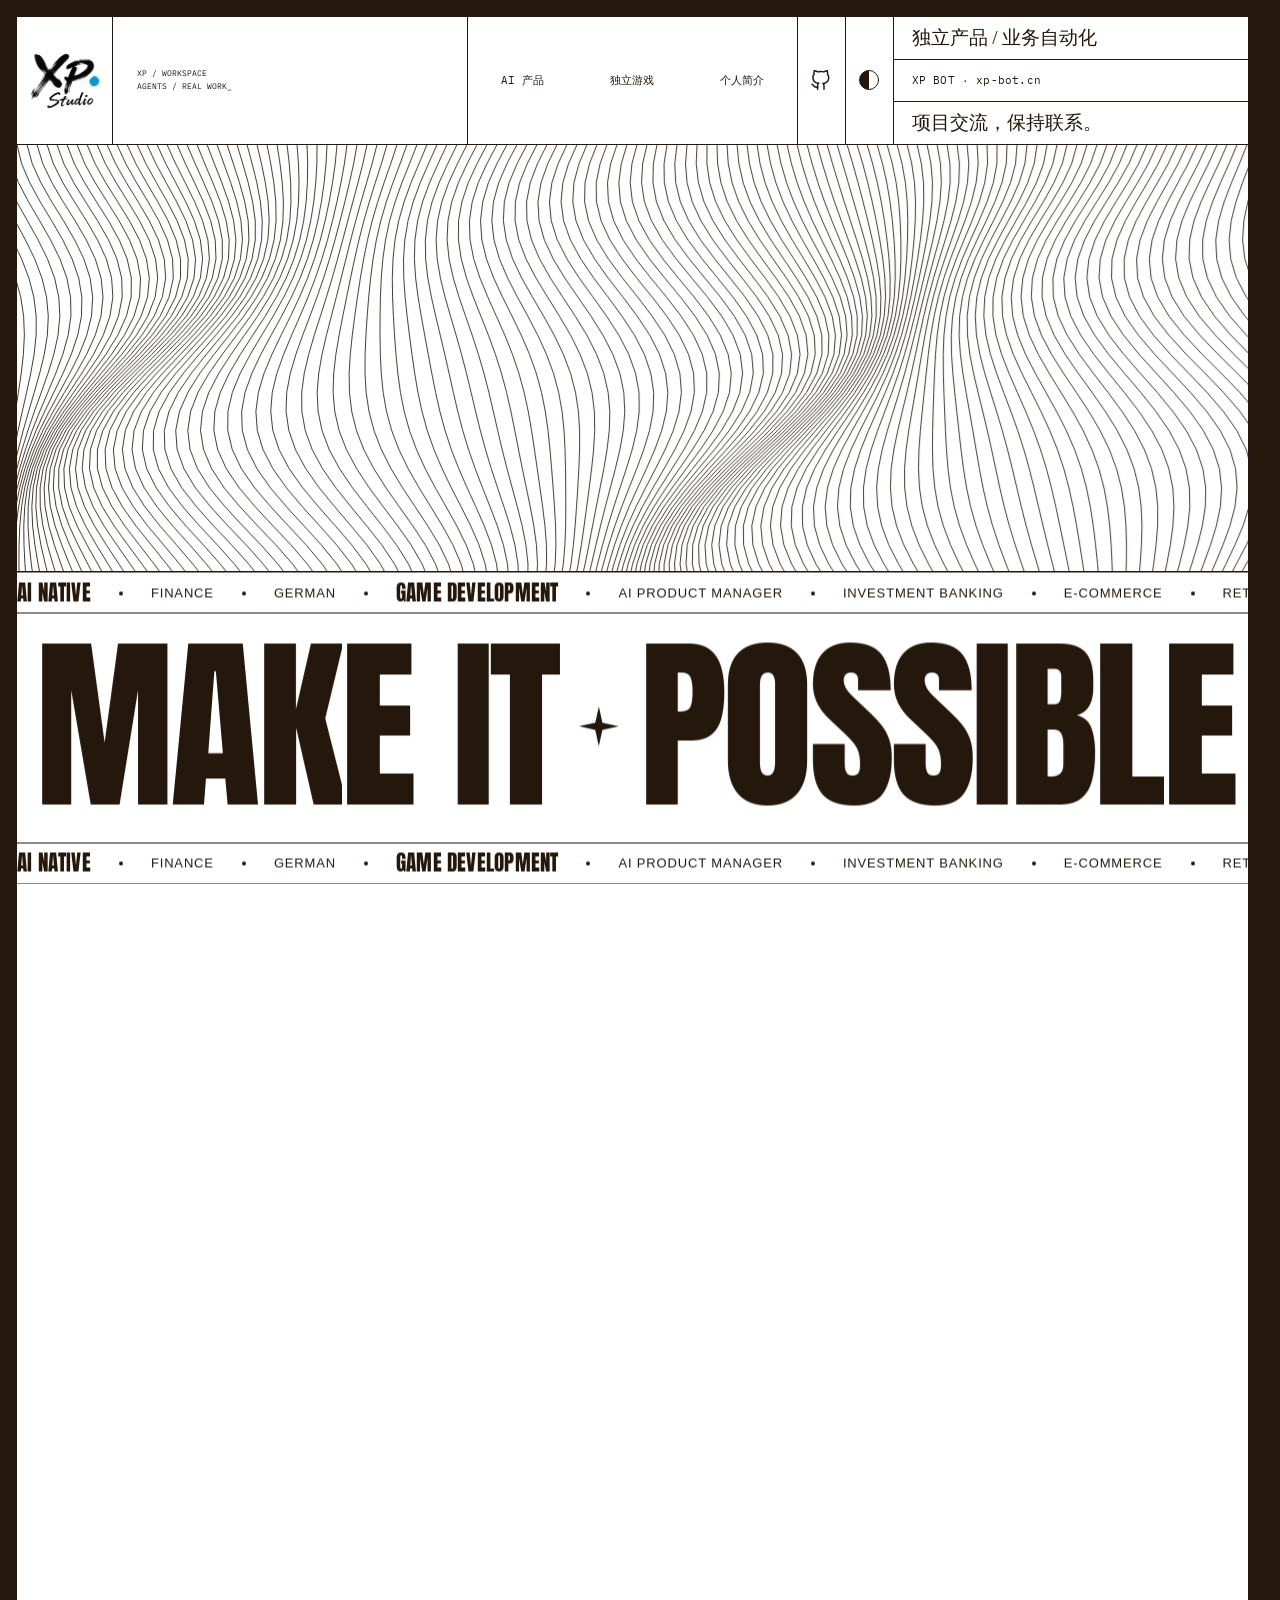
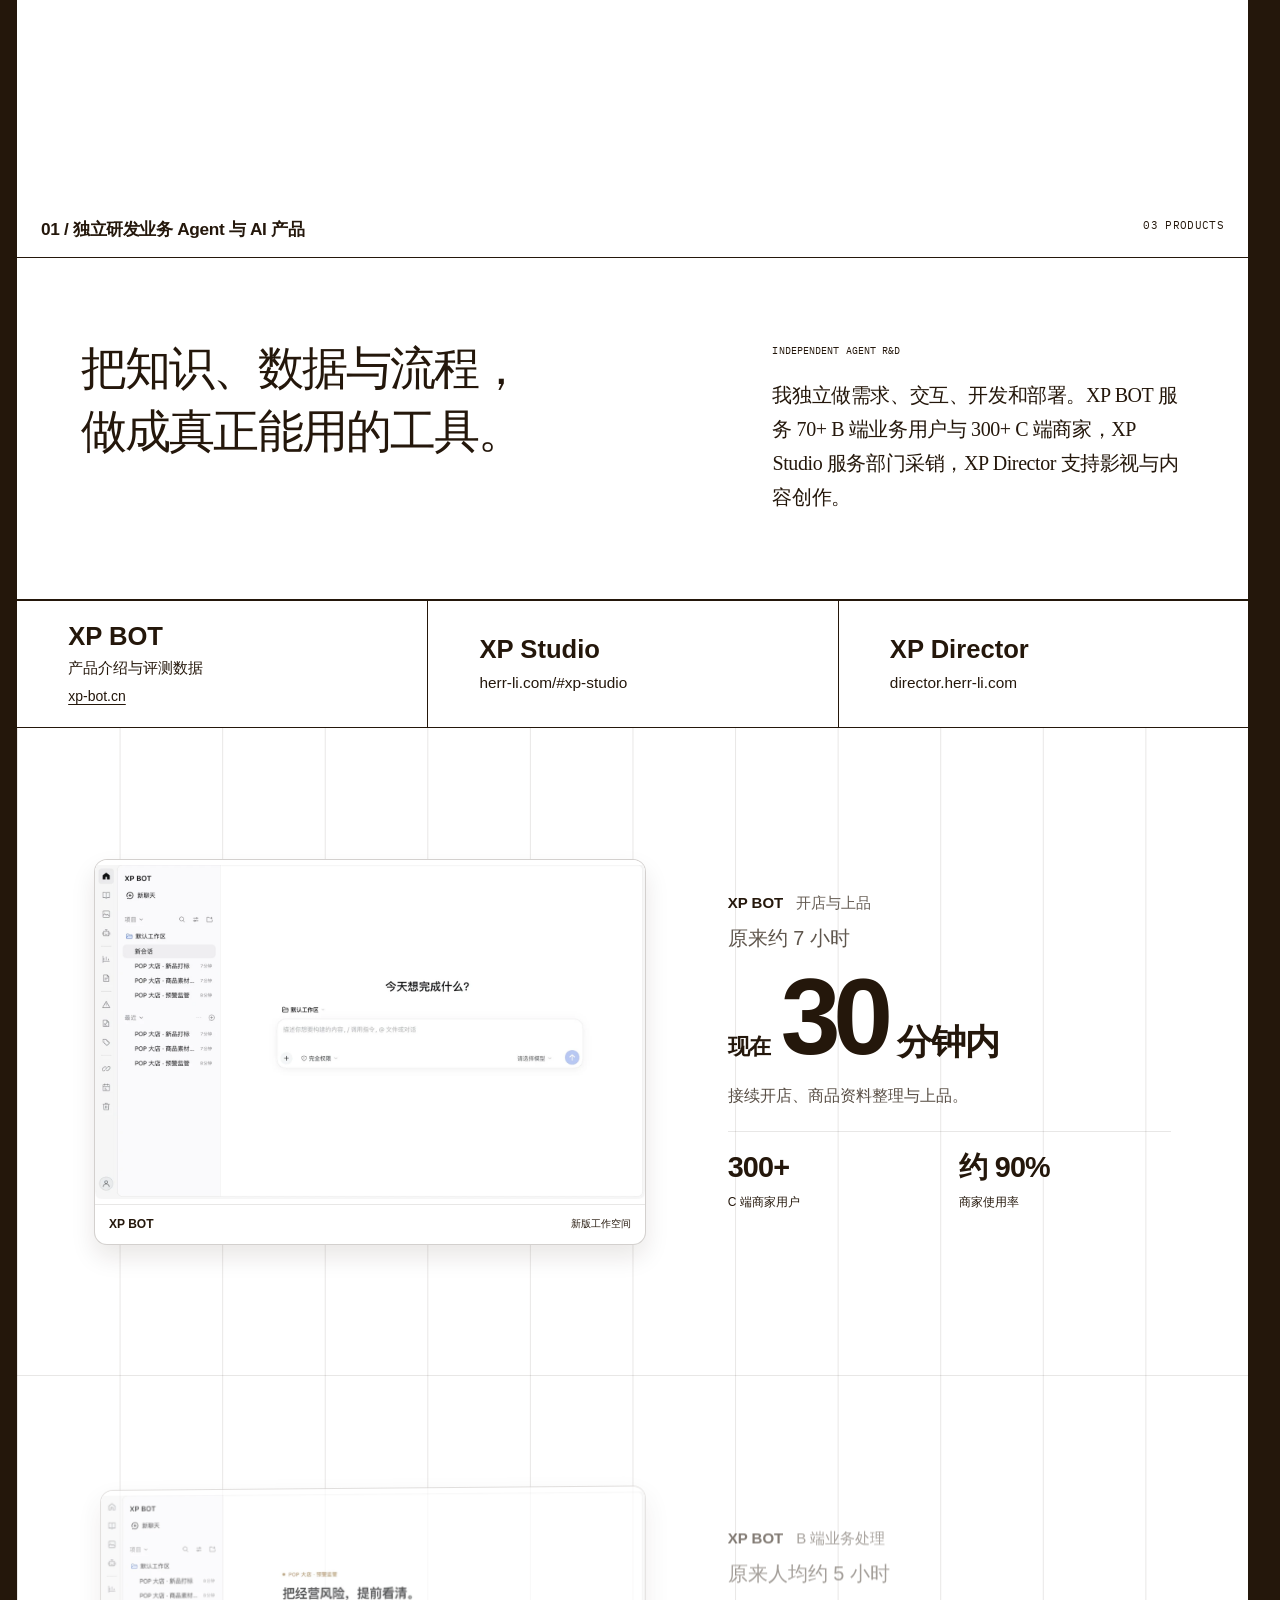
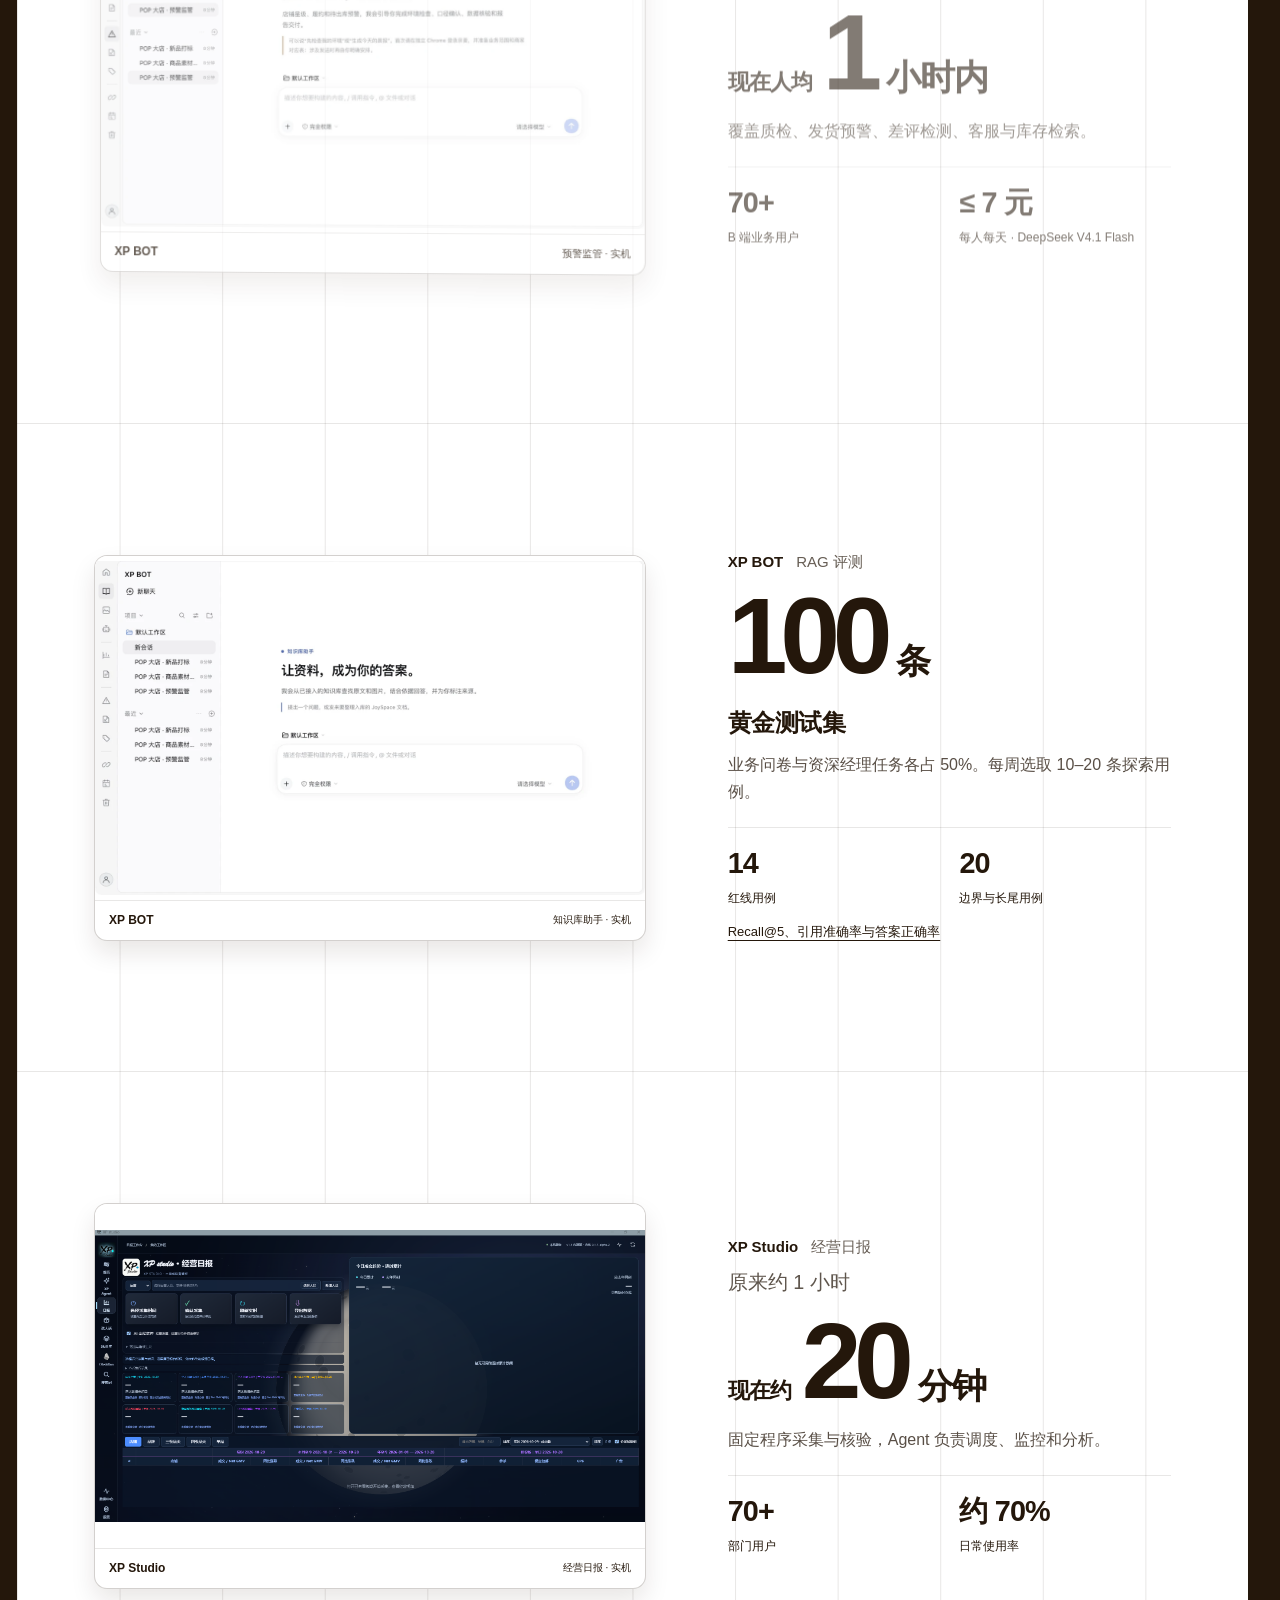
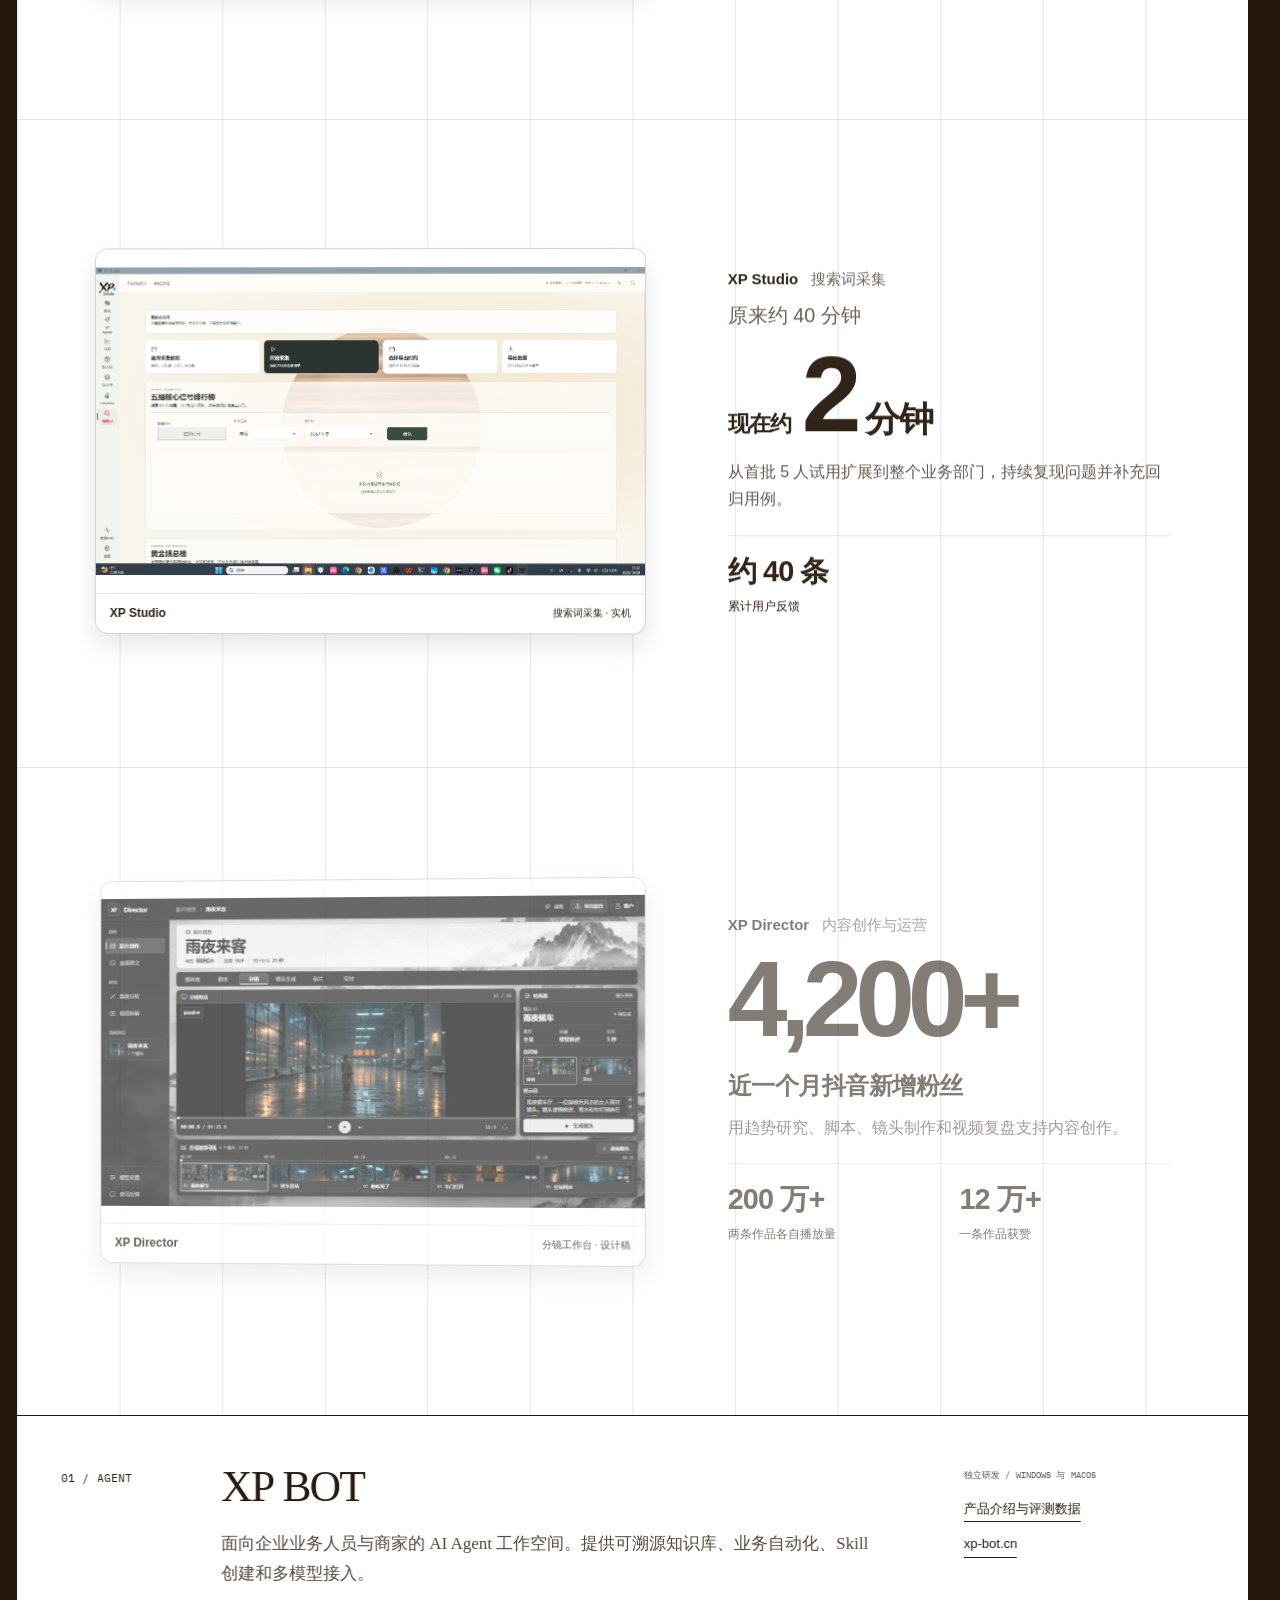
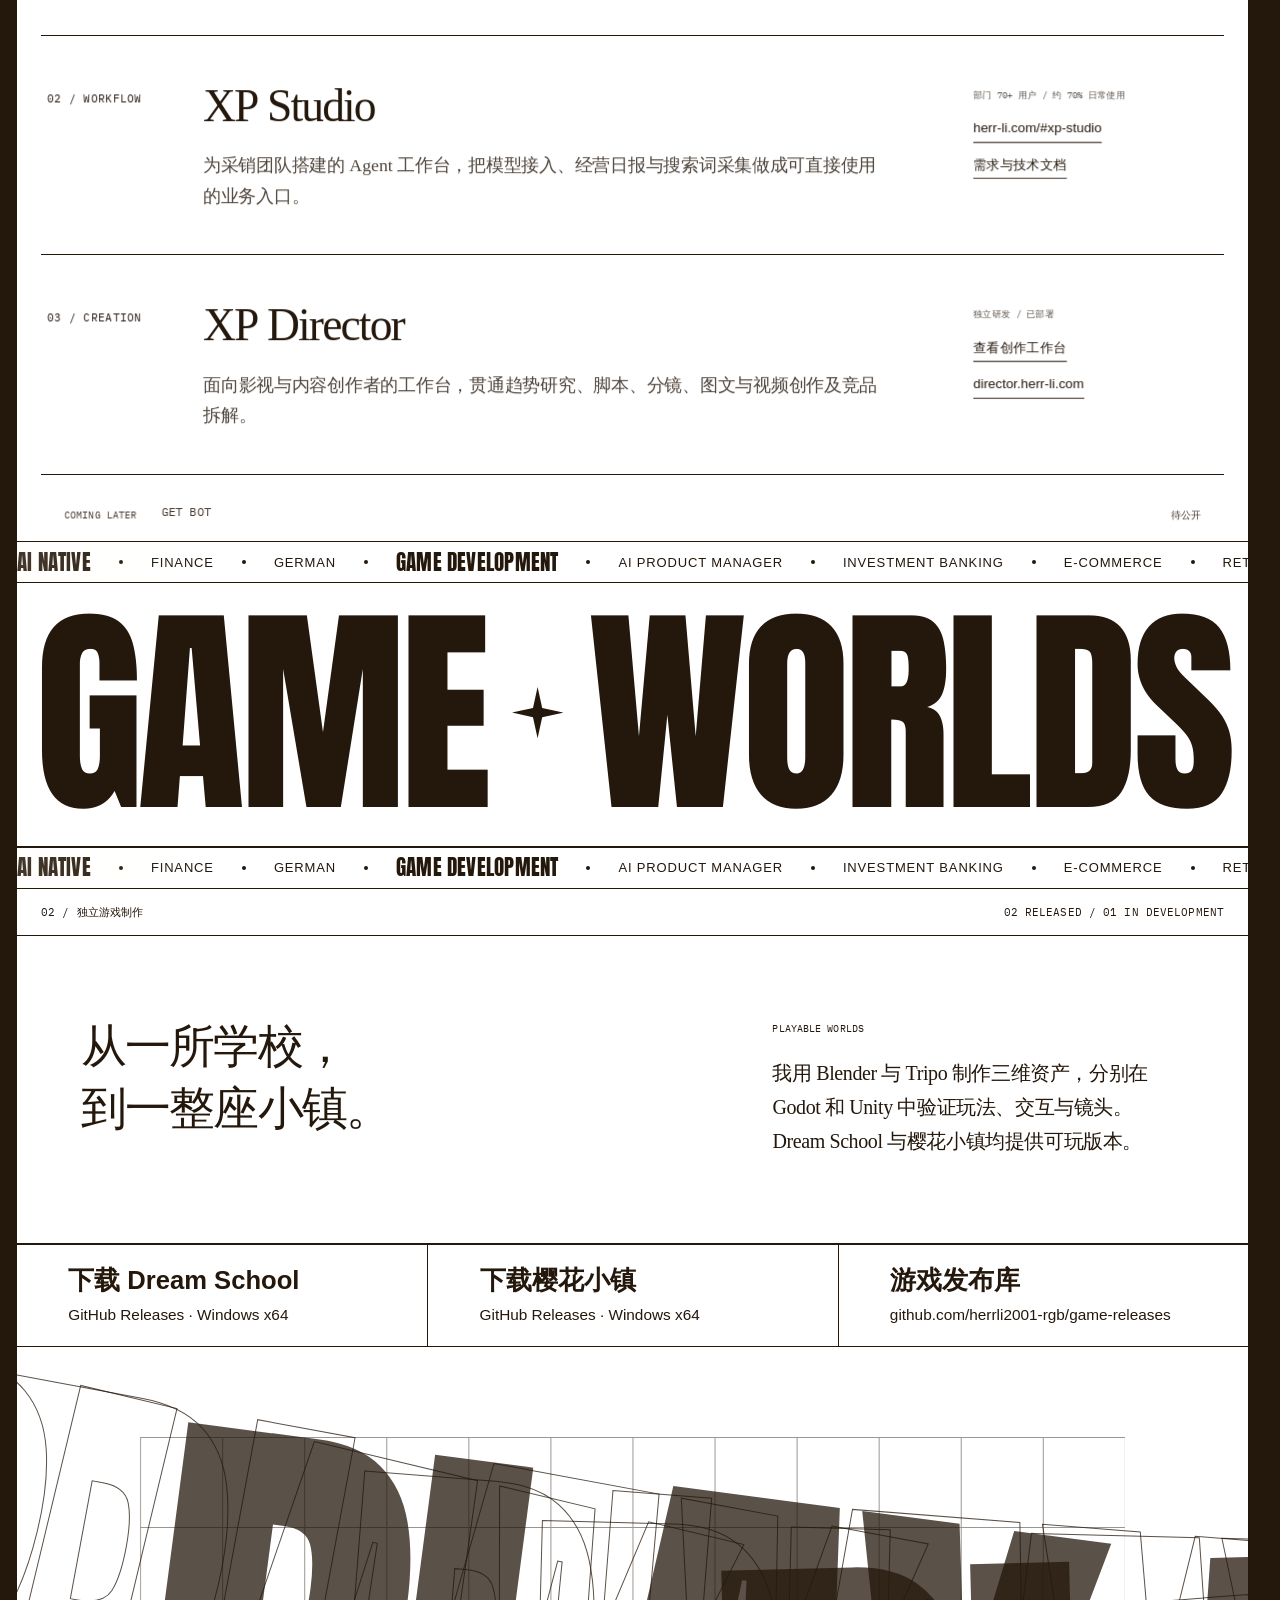
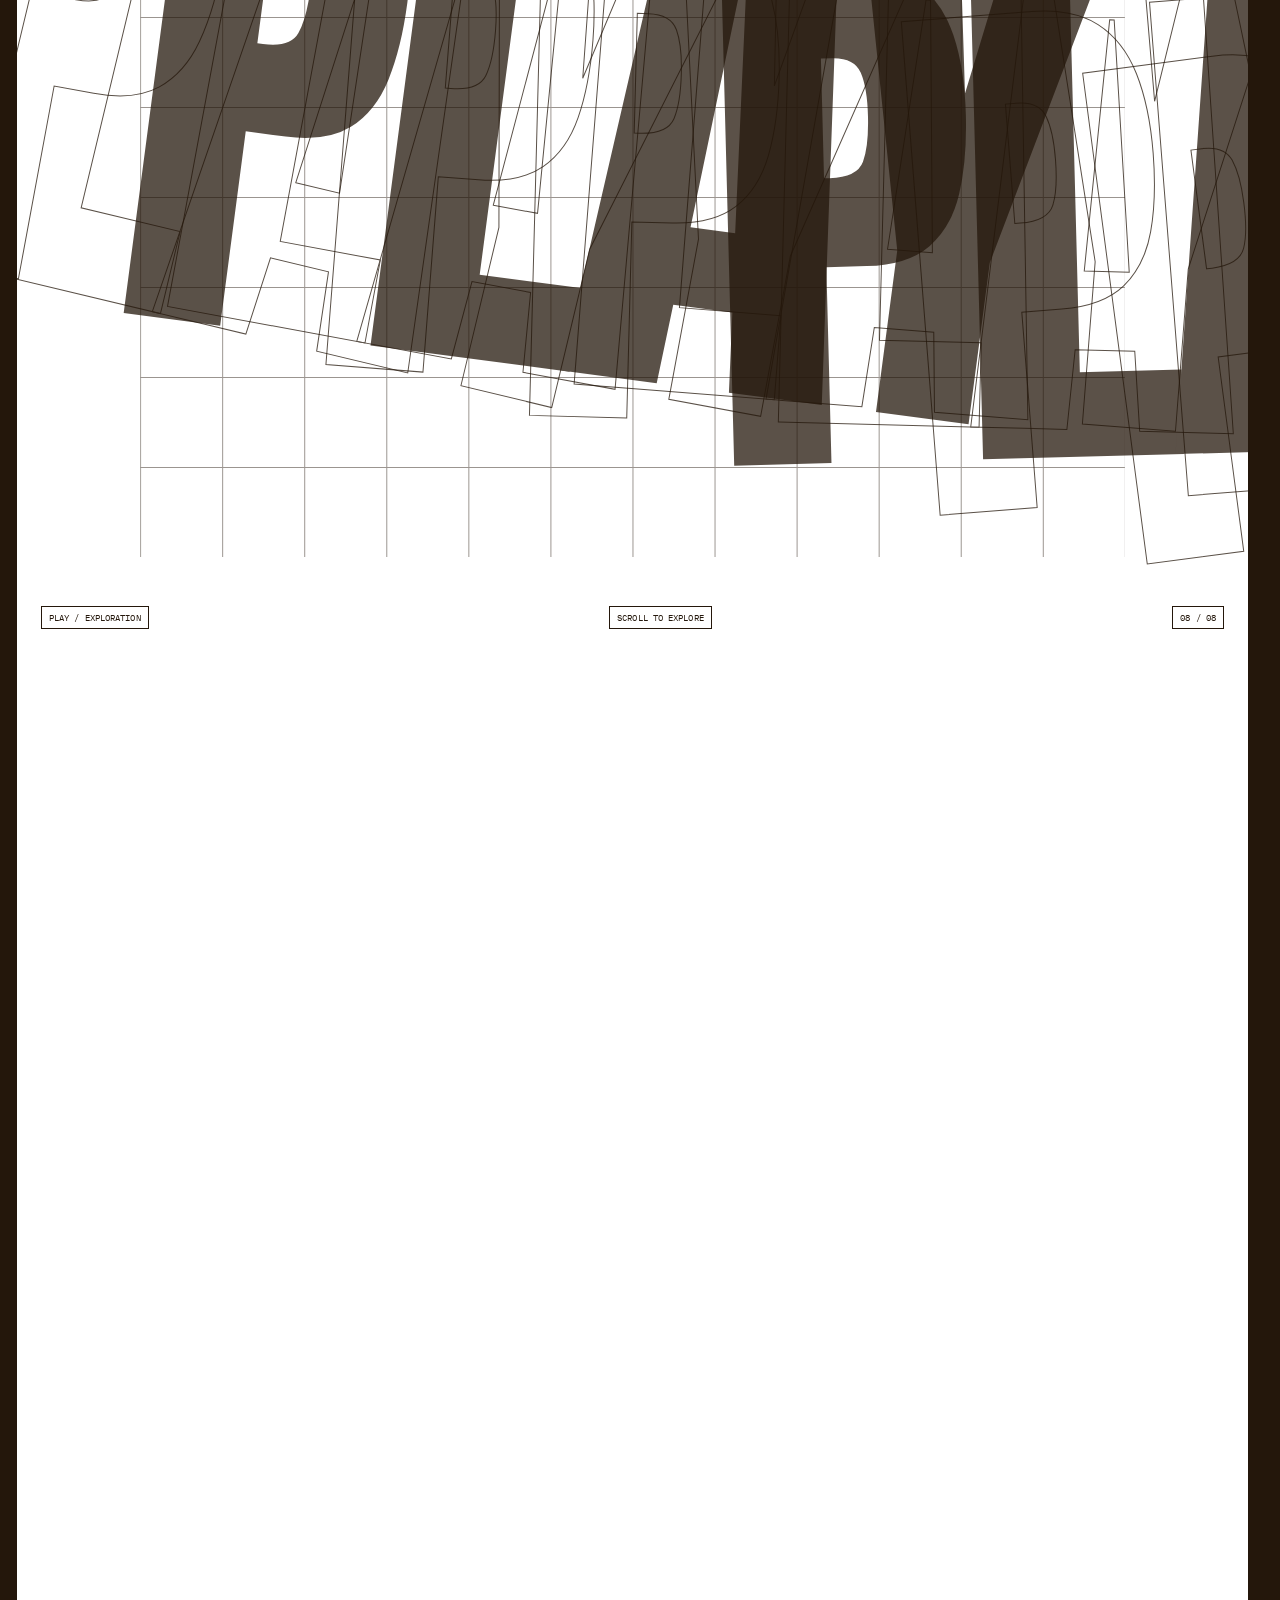
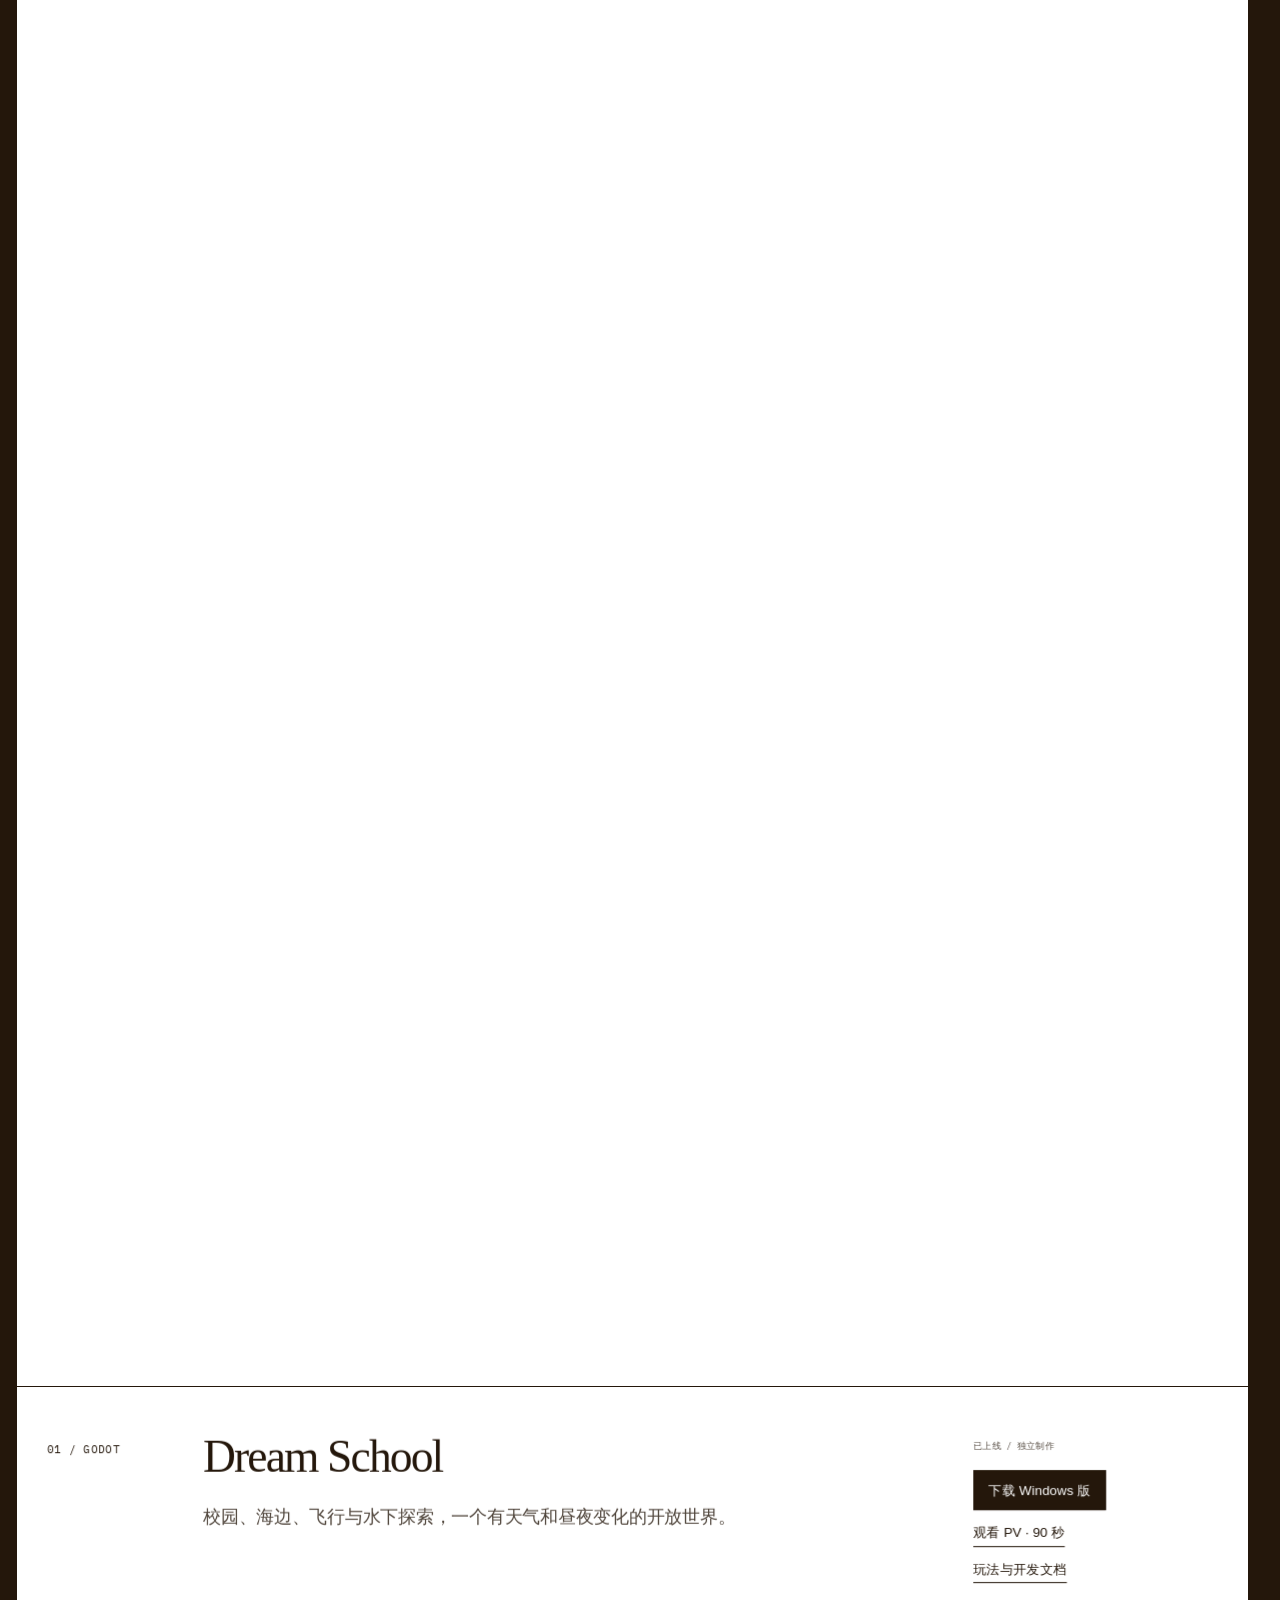
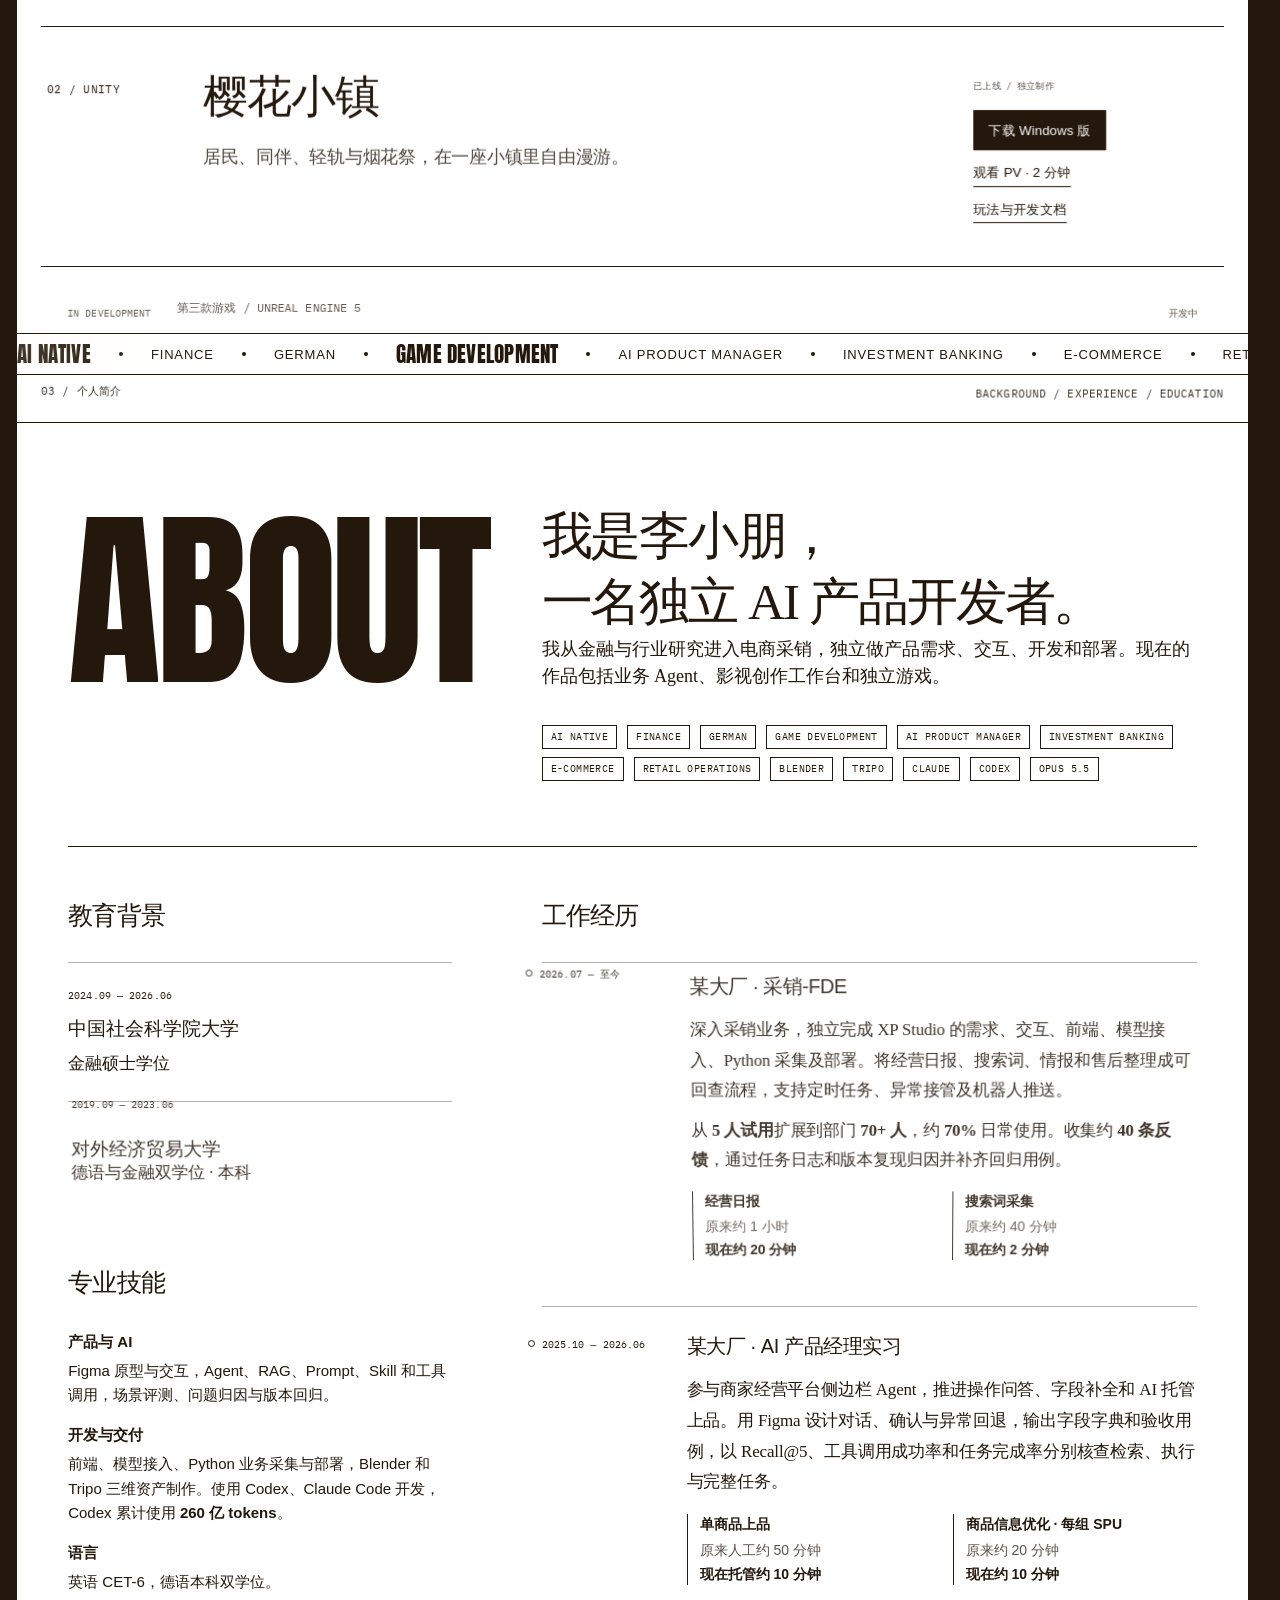
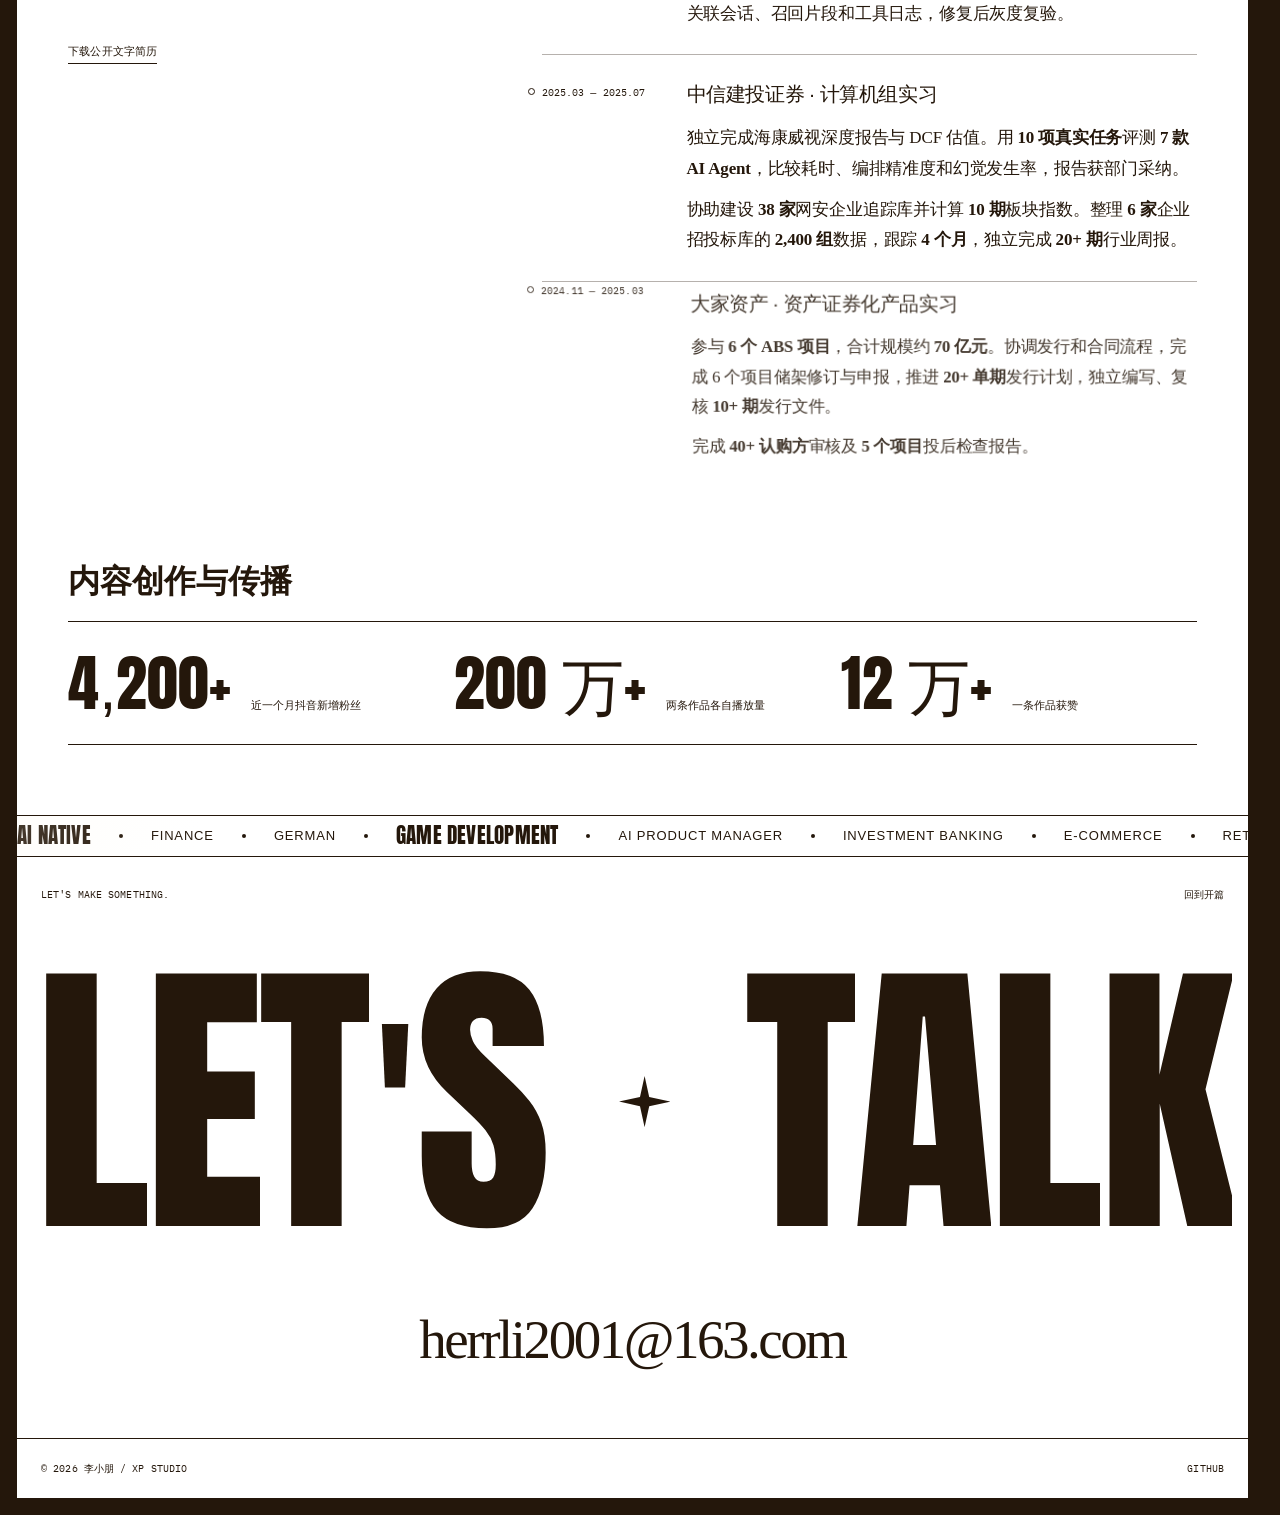
==== commit 1fdd1b72: "Show original and current timings in order and explain game scenes" ====
--- a/studio-preview.html
+++ b/studio-preview.html
@@ -1,370 +1,410 @@
-<!doctype html><html lang="zh-CN"><head><meta charset="utf-8"><meta name="viewport" content="width=device-width,initial-scale=1"><meta name="robots" content="noindex"><title>李小朋 / XP Studio — AI 产品与独立游戏</title><meta name="description" content="李小朋的独立作品：XP BOT、XP Studio、XP Director、Dream School、樱花小镇。AI 产品、提效与评测数据、游戏实机和个人经历。"><meta name="theme-color" content="#ffffff"><link rel="icon" href="assets/studio/brand-full.png"><link rel="stylesheet" href="assets/studio-kinetic.css?v=resume-20261113"><link rel="stylesheet" href="assets/studio-opening.css?v=white-performance-20261107"><script defer src="assets/studio-runtime.js?v=white-performance-20261107"></script><script defer src="assets/studio-wave.js?v=white-performance-20261107"></script><script defer src="assets/studio-kinetic.js?v=resume-20261113"></script><script defer src="assets/studio-products.js?v=resume-20261113"></script><link rel="stylesheet" href="assets/studio-depth.css?v=white-performance-20261107"><script defer src="assets/studio-depth.js?v=resume-20261113"></script><link rel="stylesheet" href="assets/studio-evidence.css?v=resume-20261113"></head>
-<body id="top" class="contrasted"><a class="skip" href="#main">跳到作品</a><div class="site-shell">
-<header class="kinetic-header"><a class="site-logo" href="#top" aria-label="XP Studio 首页"><img src="assets/studio/brand-full.png" alt="XP Studio 完整手写标志" width="74" height="74"></a><div class="header-console" aria-hidden="true"><span>XP / WORKSPACE</span><span data-console>LOADING IDEAS_</span></div><nav aria-label="主导航"><a href="#agents" data-roll-link>AI 产品</a><a href="#work" data-roll-link>独立游戏</a><a href="#about" data-roll-link>个人简介</a></nav><a class="github-cell" href="https://github.com/herrli2001-rgb" target="_blank" rel="noopener noreferrer" aria-label="GitHub"><svg viewBox="0 0 24 24" aria-hidden="true"><path d="M9 19c-4.3 1.3-4.3-2.2-6-2.7m12 5v-3.4a3 3 0 0 0-.8-2.3c2.7-.3 5.5-1.3 5.5-6A4.6 4.6 0 0 0 18.4 6a4.3 4.3 0 0 0-.1-3.3s-1-.3-3.4 1.2a11.7 11.7 0 0 0-6.2 0C6.3 2.4 5.3 2.7 5.3 2.7A4.3 4.3 0 0 0 5.2 6a4.6 4.6 0 0 0-1.3 3.3c0 4.7 2.8 5.7 5.5 6a3 3 0 0 0-.8 2.3v3.7"/></svg></a><button class="contrast-toggle" aria-label="切换页面配色" aria-pressed="false"><span aria-hidden="true"></span></button><div class="header-aside"><p>独立产品 / 业务自动化</p><a class="header-product magnetic" href="https://xp-bot.cn/" target="_blank" rel="noopener noreferrer">XP BOT · xp-bot.cn</a><a href="#contact" data-roll-link>项目交流，保持联系。</a></div></header>
-<main id="main">
-<div class="opening-sequence" data-opening-scroll><section class="opening" data-chapter="01" aria-labelledby="ai-title"><div class="wave-field" data-waves aria-hidden="true"><canvas aria-hidden="true"></canvas><template data-wave-keyword-pool><span>AI NATIVE</span><span>FINANCE</span><span>GERMAN</span><span>GAME DEVELOPMENT</span><span>AI PRODUCT MANAGER</span><span>INVESTMENT BANKING</span><span>E-COMMERCE</span><span>RETAIL OPERATIONS</span><span>BLENDER</span><span>TRIPO</span><span>CLAUDE</span><span>CODEX</span><span>OPUS 5.5</span></template></div><div class="bit-strip keyword-ribbon" aria-hidden="true"><div class="bit-track"><span class="ribbon-set"><span class="ribbon-word ribbon-word--lead">AI NATIVE</span><i class="ribbon-separator"></i><span class="ribbon-word">FINANCE</span><i class="ribbon-separator"></i><span class="ribbon-word">GERMAN</span><i class="ribbon-separator"></i><span class="ribbon-word ribbon-word--lead">GAME DEVELOPMENT</span><i class="ribbon-separator"></i><span class="ribbon-word">AI PRODUCT MANAGER</span><i class="ribbon-separator"></i><span class="ribbon-word">INVESTMENT BANKING</span><i class="ribbon-separator"></i><span class="ribbon-word">E-COMMERCE</span><i class="ribbon-separator"></i><span class="ribbon-word">RETAIL OPERATIONS</span><i class="ribbon-separator"></i><span class="ribbon-word">BLENDER</span><i class="ribbon-separator"></i><span class="ribbon-word">TRIPO</span><i class="ribbon-separator"></i><span class="ribbon-word">CLAUDE</span><i class="ribbon-separator"></i><span class="ribbon-word">CODEX</span><i class="ribbon-separator"></i><span class="ribbon-word">OPUS 5.5</span><i class="ribbon-separator"></i></span><span class="ribbon-set"><span class="ribbon-word ribbon-word--lead">AI NATIVE</span><i class="ribbon-separator"></i><span class="ribbon-word">FINANCE</span><i class="ribbon-separator"></i><span class="ribbon-word">GERMAN</span><i class="ribbon-separator"></i><span class="ribbon-word ribbon-word--lead">GAME DEVELOPMENT</span><i class="ribbon-separator"></i><span class="ribbon-word">AI PRODUCT MANAGER</span><i class="ribbon-separator"></i><span class="ribbon-word">INVESTMENT BANKING</span><i class="ribbon-separator"></i><span class="ribbon-word">E-COMMERCE</span><i class="ribbon-separator"></i><span class="ribbon-word">RETAIL OPERATIONS</span><i class="ribbon-separator"></i><span class="ribbon-word">BLENDER</span><i class="ribbon-separator"></i><span class="ribbon-word">TRIPO</span><i class="ribbon-separator"></i><span class="ribbon-word">CLAUDE</span><i class="ribbon-separator"></i><span class="ribbon-word">CODEX</span><i class="ribbon-separator"></i><span class="ribbon-word">OPUS 5.5</span><i class="ribbon-separator"></i></span><span class="ribbon-set"><span class="ribbon-word ribbon-word--lead">AI NATIVE</span><i class="ribbon-separator"></i><span class="ribbon-word">FINANCE</span><i class="ribbon-separator"></i><span class="ribbon-word">GERMAN</span><i class="ribbon-separator"></i><span class="ribbon-word ribbon-word--lead">GAME DEVELOPMENT</span><i class="ribbon-separator"></i><span class="ribbon-word">AI PRODUCT MANAGER</span><i class="ribbon-separator"></i><span class="ribbon-word">INVESTMENT BANKING</span><i class="ribbon-separator"></i><span class="ribbon-word">E-COMMERCE</span><i class="ribbon-separator"></i><span class="ribbon-word">RETAIL OPERATIONS</span><i class="ribbon-separator"></i><span class="ribbon-word">BLENDER</span><i class="ribbon-separator"></i><span class="ribbon-word">TRIPO</span><i class="ribbon-separator"></i><span class="ribbon-word">CLAUDE</span><i class="ribbon-separator"></i><span class="ribbon-word">CODEX</span><i class="ribbon-separator"></i><span class="ribbon-word">OPUS 5.5</span><i class="ribbon-separator"></i></span></div></div><div class="display-line display-line--motto" id="ai-title" role="heading" aria-level="1" aria-label="MAKE IT POSSIBLE"><span data-roll-word>MAKE IT</span><svg class="display-star" viewBox="0 0 100 100" aria-hidden="true"><path d="M50 0 59 41 100 50 59 59 50 100 41 59 0 50 41 41Z"/></svg><span data-roll-word>POSSIBLE</span></div><div class="bit-strip keyword-ribbon keyword-ribbon--reverse" aria-hidden="true"><div class="bit-track"><span class="ribbon-set"><span class="ribbon-word ribbon-word--lead">AI NATIVE</span><i class="ribbon-separator"></i><span class="ribbon-word">FINANCE</span><i class="ribbon-separator"></i><span class="ribbon-word">GERMAN</span><i class="ribbon-separator"></i><span class="ribbon-word ribbon-word--lead">GAME DEVELOPMENT</span><i class="ribbon-separator"></i><span class="ribbon-word">AI PRODUCT MANAGER</span><i class="ribbon-separator"></i><span class="ribbon-word">INVESTMENT BANKING</span><i class="ribbon-separator"></i><span class="ribbon-word">E-COMMERCE</span><i class="ribbon-separator"></i><span class="ribbon-word">RETAIL OPERATIONS</span><i class="ribbon-separator"></i><span class="ribbon-word">BLENDER</span><i class="ribbon-separator"></i><span class="ribbon-word">TRIPO</span><i class="ribbon-separator"></i><span class="ribbon-word">CLAUDE</span><i class="ribbon-separator"></i><span class="ribbon-word">CODEX</span><i class="ribbon-separator"></i><span class="ribbon-word">OPUS 5.5</span><i class="ribbon-separator"></i></span><span class="ribbon-set"><span class="ribbon-word ribbon-word--lead">AI NATIVE</span><i class="ribbon-separator"></i><span class="ribbon-word">FINANCE</span><i class="ribbon-separator"></i><span class="ribbon-word">GERMAN</span><i class="ribbon-separator"></i><span class="ribbon-word ribbon-word--lead">GAME DEVELOPMENT</span><i class="ribbon-separator"></i><span class="ribbon-word">AI PRODUCT MANAGER</span><i class="ribbon-separator"></i><span class="ribbon-word">INVESTMENT BANKING</span><i class="ribbon-separator"></i><span class="ribbon-word">E-COMMERCE</span><i class="ribbon-separator"></i><span class="ribbon-word">RETAIL OPERATIONS</span><i class="ribbon-separator"></i><span class="ribbon-word">BLENDER</span><i class="ribbon-separator"></i><span class="ribbon-word">TRIPO</span><i class="ribbon-separator"></i><span class="ribbon-word">CLAUDE</span><i class="ribbon-separator"></i><span class="ribbon-word">CODEX</span><i class="ribbon-separator"></i><span class="ribbon-word">OPUS 5.5</span><i class="ribbon-separator"></i></span><span class="ribbon-set"><span class="ribbon-word ribbon-word--lead">AI NATIVE</span><i class="ribbon-separator"></i><span class="ribbon-word">FINANCE</span><i class="ribbon-separator"></i><span class="ribbon-word">GERMAN</span><i class="ribbon-separator"></i><span class="ribbon-word ribbon-word--lead">GAME DEVELOPMENT</span><i class="ribbon-separator"></i><span class="ribbon-word">AI PRODUCT MANAGER</span><i class="ribbon-separator"></i><span class="ribbon-word">INVESTMENT BANKING</span><i class="ribbon-separator"></i><span class="ribbon-word">E-COMMERCE</span><i class="ribbon-separator"></i><span class="ribbon-word">RETAIL OPERATIONS</span><i class="ribbon-separator"></i><span class="ribbon-word">BLENDER</span><i class="ribbon-separator"></i><span class="ribbon-word">TRIPO</span><i class="ribbon-separator"></i><span class="ribbon-word">CLAUDE</span><i class="ribbon-separator"></i><span class="ribbon-word">CODEX</span><i class="ribbon-separator"></i><span class="ribbon-word">OPUS 5.5</span><i class="ribbon-separator"></i></span></div></div></section></div>
-<div class="section-caption section-caption--ai mono" id="agents"><span>01 / 独立研发业务 Agent 与 AI 产品</span><span>03 PRODUCTS</span></div>
-<section class="editorial-statement"><p>把知识、数据与流程，<br>做成真正能用的工具。</p><div><span class="mono">INDEPENDENT AGENT R&D</span><p>我独立做需求、交互、开发和部署。XP BOT 服务 70+ B 端业务用户与 300+ C 端商家，XP Studio 服务部门采销，XP Director 支持影视与内容创作。</p></div></section>
-<nav class="project-links" aria-label="AI 产品访问地址">
-  <div class="project-link-pair"><a href="#xp-bot" data-project="bot"><strong>XP BOT</strong><span>产品介绍与评测数据</span></a><a class="project-domain" href="https://xp-bot.cn/" target="_blank" rel="noopener noreferrer">xp-bot.cn</a></div>
-  <a href="#xp-studio" data-project="studio"><strong>XP Studio</strong><span>herr-li.com/#xp-studio</span></a>
-  <a href="https://director.herr-li.com/" target="_blank" rel="noopener noreferrer"><strong>XP Director</strong><span>director.herr-li.com</span></a>
-</nav>
-<section class="product-wall" aria-label="AI 产品实机与成果">
-        <article class="product-wall-row" data-product-wall-row>
-          <button class="product-wall-card" type="button" data-project="bot" data-wall-card aria-label="XP BOT：新版工作空间，查看产品详情">
-            <span class="tile-inner">
-              <img src="assets/products/xp-bot-workspace.webp" alt="XP BOT 新版工作空间" width="1440" height="874" loading="lazy" draggable="false">
-              <video data-tile-video="assets/products/xp-bot-overview.mp4" muted loop playsinline preload="none" aria-hidden="true"></video>
-              <span class="tile-caption"><strong>XP BOT</strong><span>新版工作空间</span></span>
-            </span>
-          </button>
-          <div class="wall-metric">
-            <p class="wall-metric-label">XP BOT <span>开店与上品</span></p>
-            <h3 class="wall-metric-value"><strong>30</strong><span>分钟内</span></h3>
-            <p class="wall-metric-context">原来约 7 小时</p>
-            <p class="wall-metric-description">接续开店、商品资料整理与上品。</p>
-            <dl class="wall-metric-details"><div><dt>C 端商家用户</dt><dd>300+</dd></div><div><dt>商家使用率</dt><dd>约 90%</dd></div></dl>
-            
-          </div>
-        </article>
-        <article class="product-wall-row" data-product-wall-row>
-          <button class="product-wall-card" type="button" data-project="bot" data-wall-card aria-label="XP BOT：预警监管 · 实机，查看产品详情">
-            <span class="tile-inner">
-              <img src="assets/products/xp-bot-automation.webp" alt="XP BOT 预警监管 · 实机" width="1440" height="874" loading="lazy" draggable="false">
-              <video data-tile-video="assets/products/xp-bot-automation.mp4" muted loop playsinline preload="none" aria-hidden="true"></video>
-              <span class="tile-caption"><strong>XP BOT</strong><span>预警监管 · 实机</span></span>
-            </span>
-          </button>
-          <div class="wall-metric">
-            <p class="wall-metric-label">XP BOT <span>B 端业务处理</span></p>
-            <h3 class="wall-metric-value"><strong>1</strong><span>小时内</span></h3>
-            <p class="wall-metric-context">原来人均约 5 小时</p>
-            <p class="wall-metric-description">覆盖质检、发货预警、差评检测、客服与库存检索。</p>
-            <dl class="wall-metric-details"><div><dt>B 端业务用户</dt><dd>70+</dd></div><div><dt>每人每天 · DeepSeek V4.1 Flash</dt><dd>≤ 7 元</dd></div></dl>
-            
-          </div>
-        </article>
-        <article class="product-wall-row" data-product-wall-row>
-          <button class="product-wall-card" type="button" data-project="bot" data-wall-card aria-label="XP BOT：知识库助手 · 实机，查看产品详情">
-            <span class="tile-inner">
-              <img src="assets/products/xp-bot-knowledge.webp" alt="XP BOT 知识库助手 · 实机" width="1440" height="874" loading="lazy" draggable="false">
-              
-              <span class="tile-caption"><strong>XP BOT</strong><span>知识库助手 · 实机</span></span>
-            </span>
-          </button>
-          <div class="wall-metric">
-            <p class="wall-metric-label">XP BOT <span>RAG 评测</span></p>
-            <h3 class="wall-metric-value"><strong>100</strong><span>条</span></h3>
-            <p class="wall-metric-context">黄金测试集</p>
-            <p class="wall-metric-description">业务问卷与资深经理任务各占 50%。每周选取 10–20 条探索用例。</p>
-            <dl class="wall-metric-details"><div><dt>红线用例</dt><dd>14</dd></div><div><dt>边界与长尾用例</dt><dd>20</dd></div></dl>
-            <a class="wall-metric-link" href="docs/xp-bot-technical.html#rag-evaluation">Recall@5、引用准确率与答案正确率</a>
-          </div>
-        </article>
-        <article class="product-wall-row" data-product-wall-row>
-          <button class="product-wall-card" type="button" data-project="studio" data-wall-card aria-label="XP Studio：经营日报 · 实机，查看产品详情">
-            <span class="tile-inner">
-              <img src="assets/studio/xp-dashboard.png" alt="XP Studio 经营日报 · 实机" width="1919" height="1071" loading="lazy" draggable="false">
-              
-              <span class="tile-caption"><strong>XP Studio</strong><span>经营日报 · 实机</span></span>
-            </span>
-          </button>
-          <div class="wall-metric">
-            <p class="wall-metric-label">XP Studio <span>经营日报</span></p>
-            <h3 class="wall-metric-value"><span class="wall-metric-qualifier">约</span><strong>20</strong><span>分钟</span></h3>
-            <p class="wall-metric-context">原来约 1 小时</p>
-            <p class="wall-metric-description">固定程序采集与核验，Agent 负责调度、监控和分析。</p>
-            <dl class="wall-metric-details"><div><dt>部门用户</dt><dd>70+</dd></div><div><dt>日常使用率</dt><dd>约 70%</dd></div></dl>
-            
-          </div>
-        </article>
-        <article class="product-wall-row" data-product-wall-row>
-          <button class="product-wall-card" type="button" data-project="studio" data-wall-card aria-label="XP Studio：搜索词采集 · 实机，查看产品详情">
-            <span class="tile-inner">
-              <img src="assets/studio/xp-search.png" alt="XP Studio 搜索词采集 · 实机" width="1919" height="1071" loading="lazy" draggable="false">
-              
-              <span class="tile-caption"><strong>XP Studio</strong><span>搜索词采集 · 实机</span></span>
-            </span>
-          </button>
-          <div class="wall-metric">
-            <p class="wall-metric-label">XP Studio <span>搜索词采集</span></p>
-            <h3 class="wall-metric-value"><span class="wall-metric-qualifier">约</span><strong>2</strong><span>分钟</span></h3>
-            <p class="wall-metric-context">原来约 40 分钟</p>
-            <p class="wall-metric-description">从首批 5 人试用扩展到整个业务部门，持续复现问题并补充回归用例。</p>
-            <dl class="wall-metric-details"><div><dt>累计用户反馈</dt><dd>约 40 条</dd></div></dl>
-            
-          </div>
-        </article>
-        <article class="product-wall-row" data-product-wall-row>
-          <button class="product-wall-card" type="button" data-project="director" data-wall-card aria-label="XP Director：分镜工作台 · 设计稿，查看产品详情">
-            <span class="tile-inner">
-              <img src="assets/products/xp-director-storyboard.webp" alt="XP Director 分镜工作台 · 设计稿" width="1280" height="720" loading="lazy" draggable="false">
-              
-              <span class="tile-caption"><strong>XP Director</strong><span>分镜工作台 · 设计稿</span></span>
-            </span>
-          </button>
-          <div class="wall-metric">
-            <p class="wall-metric-label">XP Director <span>内容创作与运营</span></p>
-            <h3 class="wall-metric-value"><strong>4,200+</strong></h3>
-            <p class="wall-metric-context">近一个月抖音新增粉丝</p>
-            <p class="wall-metric-description">用趋势研究、脚本、镜头制作和视频复盘支持内容创作。</p>
-            <dl class="wall-metric-details"><div><dt>两条作品各自播放量</dt><dd>200 万+</dd></div><div><dt>一条作品获赞</dt><dd>12 万+</dd></div></dl>
-            
-          </div>
-        </article></section>
-<div class="project-index" aria-label="AI 产品项目索引">
-  <article>
-    <span class="record-no mono">01 / AGENT</span>
-    <div><button class="record-title" data-project="bot" data-roll-link>XP BOT</button><p>面向企业业务人员与商家的 AI Agent 工作空间。提供可溯源知识库、业务自动化、Skill 创建和多模型接入。</p></div>
-    <div class="record-actions"><span class="mono">独立研发 / Windows 与 macOS</span><button data-project="bot">产品介绍与评测数据</button><a href="https://xp-bot.cn/" target="_blank" rel="noopener noreferrer">xp-bot.cn</a></div>
-  </article>
-  <article>
-    <span class="record-no mono">02 / WORKFLOW</span>
-    <div><button class="record-title" data-project="studio" data-roll-link>XP Studio</button><p>为采销团队搭建的 Agent 工作台，把模型接入、经营日报与搜索词采集做成可直接使用的业务入口。</p></div>
-    <div class="record-actions"><span class="mono">部门 70+ 用户 / 约 70% 日常使用</span><a href="#xp-studio" data-project="studio">herr-li.com/#xp-studio</a><a href="docs/xp-studio-technical.html">需求与技术文档</a></div>
-  </article>
-  <article>
-    <span class="record-no mono">03 / CREATION</span>
-    <div><button class="record-title" data-project="director" data-roll-link>XP Director</button><p>面向影视与内容创作者的工作台，贯通趋势研究、脚本、分镜、图文与视频创作及竞品拆解。</p></div>
-    <div class="record-actions"><span class="mono">独立研发 / 已部署</span><button data-project="director">查看创作工作台</button><a href="https://director.herr-li.com/" target="_blank" rel="noopener noreferrer">director.herr-li.com</a></div>
-  </article>
-  <div class="future-record mono"><span>COMING LATER</span><strong>get bot</strong><span>待公开</span></div>
-</div>
-<div class="bit-strip keyword-ribbon" aria-hidden="true"><div class="bit-track"><span class="ribbon-set"><span class="ribbon-word ribbon-word--lead">AI NATIVE</span><i class="ribbon-separator"></i><span class="ribbon-word">FINANCE</span><i class="ribbon-separator"></i><span class="ribbon-word">GERMAN</span><i class="ribbon-separator"></i><span class="ribbon-word ribbon-word--lead">GAME DEVELOPMENT</span><i class="ribbon-separator"></i><span class="ribbon-word">AI PRODUCT MANAGER</span><i class="ribbon-separator"></i><span class="ribbon-word">INVESTMENT BANKING</span><i class="ribbon-separator"></i><span class="ribbon-word">E-COMMERCE</span><i class="ribbon-separator"></i><span class="ribbon-word">RETAIL OPERATIONS</span><i class="ribbon-separator"></i><span class="ribbon-word">BLENDER</span><i class="ribbon-separator"></i><span class="ribbon-word">TRIPO</span><i class="ribbon-separator"></i><span class="ribbon-word">CLAUDE</span><i class="ribbon-separator"></i><span class="ribbon-word">CODEX</span><i class="ribbon-separator"></i><span class="ribbon-word">OPUS 5.5</span><i class="ribbon-separator"></i></span><span class="ribbon-set"><span class="ribbon-word ribbon-word--lead">AI NATIVE</span><i class="ribbon-separator"></i><span class="ribbon-word">FINANCE</span><i class="ribbon-separator"></i><span class="ribbon-word">GERMAN</span><i class="ribbon-separator"></i><span class="ribbon-word ribbon-word--lead">GAME DEVELOPMENT</span><i class="ribbon-separator"></i><span class="ribbon-word">AI PRODUCT MANAGER</span><i class="ribbon-separator"></i><span class="ribbon-word">INVESTMENT BANKING</span><i class="ribbon-separator"></i><span class="ribbon-word">E-COMMERCE</span><i class="ribbon-separator"></i><span class="ribbon-word">RETAIL OPERATIONS</span><i class="ribbon-separator"></i><span class="ribbon-word">BLENDER</span><i class="ribbon-separator"></i><span class="ribbon-word">TRIPO</span><i class="ribbon-separator"></i><span class="ribbon-word">CLAUDE</span><i class="ribbon-separator"></i><span class="ribbon-word">CODEX</span><i class="ribbon-separator"></i><span class="ribbon-word">OPUS 5.5</span><i class="ribbon-separator"></i></span><span class="ribbon-set"><span class="ribbon-word ribbon-word--lead">AI NATIVE</span><i class="ribbon-separator"></i><span class="ribbon-word">FINANCE</span><i class="ribbon-separator"></i><span class="ribbon-word">GERMAN</span><i class="ribbon-separator"></i><span class="ribbon-word ribbon-word--lead">GAME DEVELOPMENT</span><i class="ribbon-separator"></i><span class="ribbon-word">AI PRODUCT MANAGER</span><i class="ribbon-separator"></i><span class="ribbon-word">INVESTMENT BANKING</span><i class="ribbon-separator"></i><span class="ribbon-word">E-COMMERCE</span><i class="ribbon-separator"></i><span class="ribbon-word">RETAIL OPERATIONS</span><i class="ribbon-separator"></i><span class="ribbon-word">BLENDER</span><i class="ribbon-separator"></i><span class="ribbon-word">TRIPO</span><i class="ribbon-separator"></i><span class="ribbon-word">CLAUDE</span><i class="ribbon-separator"></i><span class="ribbon-word">CODEX</span><i class="ribbon-separator"></i><span class="ribbon-word">OPUS 5.5</span><i class="ribbon-separator"></i></span></div></div>
-<section class="games-chapter" id="work" data-chapter="02" aria-labelledby="games-title"><div class="display-line display-line--games" id="games-title" role="heading" aria-level="2" aria-label="独立游戏制作"><span data-roll-word>GAME</span><svg class="display-star" viewBox="0 0 100 100" aria-hidden="true"><path d="M50 0 59 41 100 50 59 59 50 100 41 59 0 50 41 41Z"/></svg><span data-roll-word>WORLDS</span></div><div class="bit-strip keyword-ribbon keyword-ribbon--reverse" aria-hidden="true"><div class="bit-track"><span class="ribbon-set"><span class="ribbon-word ribbon-word--lead">AI NATIVE</span><i class="ribbon-separator"></i><span class="ribbon-word">FINANCE</span><i class="ribbon-separator"></i><span class="ribbon-word">GERMAN</span><i class="ribbon-separator"></i><span class="ribbon-word ribbon-word--lead">GAME DEVELOPMENT</span><i class="ribbon-separator"></i><span class="ribbon-word">AI PRODUCT MANAGER</span><i class="ribbon-separator"></i><span class="ribbon-word">INVESTMENT BANKING</span><i class="ribbon-separator"></i><span class="ribbon-word">E-COMMERCE</span><i class="ribbon-separator"></i><span class="ribbon-word">RETAIL OPERATIONS</span><i class="ribbon-separator"></i><span class="ribbon-word">BLENDER</span><i class="ribbon-separator"></i><span class="ribbon-word">TRIPO</span><i class="ribbon-separator"></i><span class="ribbon-word">CLAUDE</span><i class="ribbon-separator"></i><span class="ribbon-word">CODEX</span><i class="ribbon-separator"></i><span class="ribbon-word">OPUS 5.5</span><i class="ribbon-separator"></i></span><span class="ribbon-set"><span class="ribbon-word ribbon-word--lead">AI NATIVE</span><i class="ribbon-separator"></i><span class="ribbon-word">FINANCE</span><i class="ribbon-separator"></i><span class="ribbon-word">GERMAN</span><i class="ribbon-separator"></i><span class="ribbon-word ribbon-word--lead">GAME DEVELOPMENT</span><i class="ribbon-separator"></i><span class="ribbon-word">AI PRODUCT MANAGER</span><i class="ribbon-separator"></i><span class="ribbon-word">INVESTMENT BANKING</span><i class="ribbon-separator"></i><span class="ribbon-word">E-COMMERCE</span><i class="ribbon-separator"></i><span class="ribbon-word">RETAIL OPERATIONS</span><i class="ribbon-separator"></i><span class="ribbon-word">BLENDER</span><i class="ribbon-separator"></i><span class="ribbon-word">TRIPO</span><i class="ribbon-separator"></i><span class="ribbon-word">CLAUDE</span><i class="ribbon-separator"></i><span class="ribbon-word">CODEX</span><i class="ribbon-separator"></i><span class="ribbon-word">OPUS 5.5</span><i class="ribbon-separator"></i></span><span class="ribbon-set"><span class="ribbon-word ribbon-word--lead">AI NATIVE</span><i class="ribbon-separator"></i><span class="ribbon-word">FINANCE</span><i class="ribbon-separator"></i><span class="ribbon-word">GERMAN</span><i class="ribbon-separator"></i><span class="ribbon-word ribbon-word--lead">GAME DEVELOPMENT</span><i class="ribbon-separator"></i><span class="ribbon-word">AI PRODUCT MANAGER</span><i class="ribbon-separator"></i><span class="ribbon-word">INVESTMENT BANKING</span><i class="ribbon-separator"></i><span class="ribbon-word">E-COMMERCE</span><i class="ribbon-separator"></i><span class="ribbon-word">RETAIL OPERATIONS</span><i class="ribbon-separator"></i><span class="ribbon-word">BLENDER</span><i class="ribbon-separator"></i><span class="ribbon-word">TRIPO</span><i class="ribbon-separator"></i><span class="ribbon-word">CLAUDE</span><i class="ribbon-separator"></i><span class="ribbon-word">CODEX</span><i class="ribbon-separator"></i><span class="ribbon-word">OPUS 5.5</span><i class="ribbon-separator"></i></span></div></div><div class="section-caption mono"><span>02 / 独立游戏制作</span><span>02 RELEASED / 01 IN DEVELOPMENT</span></div><section class="editorial-statement"><p>从一所学校，<br>到一整座小镇。</p><div><span class="mono">PLAYABLE WORLDS</span><p>我用 Blender 与 Tripo 制作三维资产，分别在 Godot 和 Unity 中验证玩法、交互与镜头。Dream School 与樱花小镇均提供可玩版本。</p></div></section><nav class="project-links game-links" aria-label="游戏下载地址">
-  <a href="https://github.com/herrli2001-rgb/game-releases/releases/tag/dream-school-windows-2026-11-13" target="_blank" rel="noopener noreferrer"><strong>下载 Dream School</strong><span>GitHub Releases · Windows x64</span></a>
-  <a href="https://github.com/herrli2001-rgb/game-releases/releases/tag/sakura-town-windows-2026-10-25" target="_blank" rel="noopener noreferrer"><strong>下载樱花小镇</strong><span>GitHub Releases · Windows x64</span></a>
-  <a href="https://github.com/herrli2001-rgb/game-releases/releases" target="_blank" rel="noopener noreferrer"><strong>游戏发布库</strong><span>github.com/herrli2001-rgb/game-releases</span></a>
-</nav>
-<section class="work-sequence" data-wall="game" aria-label="独立游戏动态作品墙"><div class="wall-stage"><div class="wall-grid" aria-hidden="true"></div><div class="wall-ghosts"><span style="--ghost:0" aria-hidden="true">PLAY</span><span style="--ghost:1" aria-hidden="true">PLAY</span><span style="--ghost:2" aria-hidden="true">PLAY</span><span style="--ghost:3" aria-hidden="true">PLAY</span><span style="--ghost:4" aria-hidden="true">PLAY</span><span style="--ghost:5" aria-hidden="true">PLAY</span><span style="--ghost:6" aria-hidden="true">PLAY</span><span style="--ghost:7" aria-hidden="true">PLAY</span><span style="--ghost:8" aria-hidden="true">PLAY</span><span style="--ghost:9" aria-hidden="true">PLAY</span></div><div class="wall-gallery"><button class="work-tile" data-case="sakura" data-wall-card aria-label="樱花小镇：烟花祭 / 实机"><span class="tile-inner"><img src="assets/studio/sakura-cover.webp" alt="樱花小镇 / 烟花祭 / 实机" width="1280" height="736" loading="lazy" draggable="false"><video data-tile-video="assets/studio/sakura-loop.mp4" muted loop playsinline preload="none" aria-hidden="true"></video><span class="tile-caption"><strong>樱花小镇</strong><span>烟花祭 / 实机</span><small>#01/08</small></span></span></button><button class="work-tile" data-case="dream" data-wall-card aria-label="Dream School：校园 / 实机"><span class="tile-inner"><img src="assets/portfolio/dream-campus.webp" alt="Dream School / 校园 / 实机" width="1280" height="736" loading="lazy" draggable="false"><video data-tile-video="assets/portfolio/dream-preview.mp4" muted loop playsinline preload="none" aria-hidden="true"></video><span class="tile-caption"><strong>Dream School</strong><span>校园 / 实机</span><small>#02/08</small></span></span></button><button class="work-tile" data-case="sakura" data-wall-card aria-label="樱花小镇：街道 / 实机"><span class="tile-inner"><img src="assets/portfolio/sakura-street.webp" alt="樱花小镇 / 街道 / 实机" width="1280" height="736" loading="lazy" draggable="false"><span class="tile-caption"><strong>樱花小镇</strong><span>街道 / 实机</span><small>#03/08</small></span></span></button><button class="work-tile" data-case="dream" data-wall-card aria-label="Dream School：海边 / 实机"><span class="tile-inner"><img src="assets/portfolio/dream-ocean.webp" alt="Dream School / 海边 / 实机" width="1280" height="736" loading="lazy" draggable="false"><span class="tile-caption"><strong>Dream School</strong><span>海边 / 实机</span><small>#04/08</small></span></span></button><button class="work-tile" data-case="sakura" data-wall-card aria-label="樱花小镇：居民与烟花 / 实机"><span class="tile-inner"><img src="assets/portfolio/sakura-festival.webp" alt="樱花小镇 / 居民与烟花 / 实机" width="1280" height="736" loading="lazy" draggable="false"><span class="tile-caption"><strong>樱花小镇</strong><span>居民与烟花 / 实机</span><small>#05/08</small></span></span></button><button class="work-tile" data-case="dream" data-wall-card aria-label="Dream School：交通 / 实机"><span class="tile-inner"><img src="assets/portfolio/dream-train.webp" alt="Dream School / 交通 / 实机" width="1280" height="736" loading="lazy" draggable="false"><span class="tile-caption"><strong>Dream School</strong><span>交通 / 实机</span><small>#06/08</small></span></span></button><button class="work-tile" data-case="sakura" data-wall-card aria-label="樱花小镇：漫游 / 实机"><span class="tile-inner"><img src="assets/portfolio/sakura-day.webp" alt="樱花小镇 / 漫游 / 实机" width="1280" height="736" loading="lazy" draggable="false"><span class="tile-caption"><strong>樱花小镇</strong><span>漫游 / 实机</span><small>#07/08</small></span></span></button><button class="work-tile" data-case="dream" data-wall-card aria-label="Dream School：课堂 / 实机"><span class="tile-inner"><img src="assets/portfolio/dream-classroom.webp" alt="Dream School / 课堂 / 实机" width="1280" height="736" loading="lazy" draggable="false"><span class="tile-caption"><strong>Dream School</strong><span>课堂 / 实机</span><small>#08/08</small></span></span></button></div><div class="wall-caption mono"><span>PLAY / EXPLORATION</span><span>SCROLL TO EXPLORE</span><span data-wall-count>00 / 08</span></div></div></section><div class="project-index" aria-label="游戏项目索引"><article><span class="record-no mono">01 / GODOT</span><div><button class="record-title" data-case="dream" data-roll-link>Dream School</button><p>校园、海边、飞行与水下探索，一个有天气和昼夜变化的开放世界。</p></div><div class="record-actions"><span class="mono">已上线 / 独立制作</span><a class="release-link" href="https://github.com/herrli2001-rgb/game-releases/releases/tag/dream-school-windows-2026-11-13" target="_blank" rel="noopener noreferrer">下载 Windows 版</a><button data-film="dream">观看 PV · 90 秒</button><button data-case="dream">玩法与开发文档</button></div></article><article><span class="record-no mono">02 / UNITY</span><div><button class="record-title" data-case="sakura" data-roll-link>樱花小镇</button><p>居民、同伴、轻轨与烟花祭，在一座小镇里自由漫游。</p></div><div class="record-actions"><span class="mono">已上线 / 独立制作</span><a class="release-link" href="https://github.com/herrli2001-rgb/game-releases/releases/tag/sakura-town-windows-2026-10-25" target="_blank" rel="noopener noreferrer">下载 Windows 版</a><button data-film="sakura">观看 PV · 2 分钟</button><button data-case="sakura">玩法与开发文档</button></div></article><div class="future-record mono"><span>IN DEVELOPMENT</span><strong>第三款游戏 / Unreal Engine 5</strong><span>开发中</span></div></div></section>
-<div class="bit-strip keyword-ribbon" aria-hidden="true"><div class="bit-track"><span class="ribbon-set"><span class="ribbon-word ribbon-word--lead">AI NATIVE</span><i class="ribbon-separator"></i><span class="ribbon-word">FINANCE</span><i class="ribbon-separator"></i><span class="ribbon-word">GERMAN</span><i class="ribbon-separator"></i><span class="ribbon-word ribbon-word--lead">GAME DEVELOPMENT</span><i class="ribbon-separator"></i><span class="ribbon-word">AI PRODUCT MANAGER</span><i class="ribbon-separator"></i><span class="ribbon-word">INVESTMENT BANKING</span><i class="ribbon-separator"></i><span class="ribbon-word">E-COMMERCE</span><i class="ribbon-separator"></i><span class="ribbon-word">RETAIL OPERATIONS</span><i class="ribbon-separator"></i><span class="ribbon-word">BLENDER</span><i class="ribbon-separator"></i><span class="ribbon-word">TRIPO</span><i class="ribbon-separator"></i><span class="ribbon-word">CLAUDE</span><i class="ribbon-separator"></i><span class="ribbon-word">CODEX</span><i class="ribbon-separator"></i><span class="ribbon-word">OPUS 5.5</span><i class="ribbon-separator"></i></span><span class="ribbon-set"><span class="ribbon-word ribbon-word--lead">AI NATIVE</span><i class="ribbon-separator"></i><span class="ribbon-word">FINANCE</span><i class="ribbon-separator"></i><span class="ribbon-word">GERMAN</span><i class="ribbon-separator"></i><span class="ribbon-word ribbon-word--lead">GAME DEVELOPMENT</span><i class="ribbon-separator"></i><span class="ribbon-word">AI PRODUCT MANAGER</span><i class="ribbon-separator"></i><span class="ribbon-word">INVESTMENT BANKING</span><i class="ribbon-separator"></i><span class="ribbon-word">E-COMMERCE</span><i class="ribbon-separator"></i><span class="ribbon-word">RETAIL OPERATIONS</span><i class="ribbon-separator"></i><span class="ribbon-word">BLENDER</span><i class="ribbon-separator"></i><span class="ribbon-word">TRIPO</span><i class="ribbon-separator"></i><span class="ribbon-word">CLAUDE</span><i class="ribbon-separator"></i><span class="ribbon-word">CODEX</span><i class="ribbon-separator"></i><span class="ribbon-word">OPUS 5.5</span><i class="ribbon-separator"></i></span><span class="ribbon-set"><span class="ribbon-word ribbon-word--lead">AI NATIVE</span><i class="ribbon-separator"></i><span class="ribbon-word">FINANCE</span><i class="ribbon-separator"></i><span class="ribbon-word">GERMAN</span><i class="ribbon-separator"></i><span class="ribbon-word ribbon-word--lead">GAME DEVELOPMENT</span><i class="ribbon-separator"></i><span class="ribbon-word">AI PRODUCT MANAGER</span><i class="ribbon-separator"></i><span class="ribbon-word">INVESTMENT BANKING</span><i class="ribbon-separator"></i><span class="ribbon-word">E-COMMERCE</span><i class="ribbon-separator"></i><span class="ribbon-word">RETAIL OPERATIONS</span><i class="ribbon-separator"></i><span class="ribbon-word">BLENDER</span><i class="ribbon-separator"></i><span class="ribbon-word">TRIPO</span><i class="ribbon-separator"></i><span class="ribbon-word">CLAUDE</span><i class="ribbon-separator"></i><span class="ribbon-word">CODEX</span><i class="ribbon-separator"></i><span class="ribbon-word">OPUS 5.5</span><i class="ribbon-separator"></i></span></div></div>
-<section class="personal-chapter" id="about" data-chapter="03" aria-labelledby="about-title">
-  <div class="section-caption mono"><span>03 / 个人简介</span><span>BACKGROUND / EXPERIENCE / EDUCATION</span></div>
-  <div class="about-top">
-    <h2 id="about-title" data-roll-word>ABOUT</h2>
-    <div>
-      <p class="about-lede">我是李小朋，<br>一名独立 AI 产品开发者。</p>
-      <p>我从金融与行业研究进入电商采销，独立做产品需求、交互、开发和部署。现在的作品包括业务 Agent、影视创作工作台和独立游戏。</p>
-      <div class="keyword-cloud" aria-label="Personal keywords">
-        <span class="magnetic">AI NATIVE</span><span class="magnetic">FINANCE</span><span class="magnetic">GERMAN</span>
-        <span class="magnetic">GAME DEVELOPMENT</span><span class="magnetic">AI PRODUCT MANAGER</span>
-        <span class="magnetic">INVESTMENT BANKING</span><span class="magnetic">E-COMMERCE</span>
-        <span class="magnetic">RETAIL OPERATIONS</span><span class="magnetic">BLENDER</span>
-        <span class="magnetic">TRIPO</span><span class="magnetic">CLAUDE</span>
-        <span class="magnetic">CODEX</span><span class="magnetic">OPUS 5.5</span>
-      </div>
-    </div>
-  </div>
-  <div class="resume-grid">
-    <section aria-labelledby="education-title">
-      <h3 id="education-title">教育背景</h3>
-      <article class="education-row">
-        <span class="mono">2024.09 — 2026.06</span>
-        <h4>中国社会科学院大学</h4>
-        <p>金融硕士学位</p>
-      </article>
-      <article class="education-row">
-        <span class="mono">2019.09 — 2023.06</span>
-        <h4>对外经济贸易大学</h4>
-        <p>德语与金融双学位 · 本科</p>
-      </article>
-      <section class="resume-skills" aria-labelledby="skills-title">
-        <h3 id="skills-title">专业技能</h3>
-        <dl>
-          <dt>产品与 AI</dt>
-          <dd>Figma 原型与交互，Agent、RAG、Prompt、Skill 和工具调用，场景评测、问题归因与版本回归。</dd>
-          <dt>开发与交付</dt>
-          <dd>前端、模型接入、Python 业务采集与部署，Blender 和 Tripo 三维资产制作。使用 Codex、Claude Code 开发，Codex 累计使用 <strong>260 亿 tokens</strong>。</dd>
-          <dt>语言</dt>
-          <dd>英语 CET-6，德语本科双学位。</dd>
-        </dl>
-      </section>
-      <a class="resume-download mono" href="docs/lixiaopeng-profile.txt" download>下载公开文字简历</a>
-    </section>
-    <section class="experience" aria-labelledby="experience-title">
-      <h3 id="experience-title">工作经历</h3>
-      <article>
-        <time class="mono" datetime="2026-07">2026.07 — 至今</time>
-        <div>
-          <h4>某大厂 · 采销-FDE</h4>
-          <p>深入采销业务，独立完成 XP Studio 的需求、交互、前端、模型接入、Python 采集及部署。将经营日报、搜索词、情报和售后整理成可回查流程，支持定时任务、异常接管及机器人推送。</p>
-          <p>从 <strong>5 人试用</strong>扩展到部门 <strong>70+ 人</strong>，约 <strong>70%</strong> 日常使用。收集约 <strong>40 条反馈</strong>，通过任务日志和版本复现归因并补齐回归用例。</p>
-          <p>经营日报由约 <strong>1 小时缩至约 20 分钟</strong>，搜索词采集由 <strong>40 分钟缩至约 2 分钟</strong>。</p>
-        </div>
-      </article>
-      <article>
-        <time class="mono" datetime="2025-10">2025.10 — 2026.06</time>
-        <div>
-          <h4>某大厂 · AI 产品经理实习</h4>
-          <p>参与商家经营平台侧边栏 Agent，推进操作问答、字段补全和 AI 托管上品。用 Figma 设计对话、确认与异常回退，输出字段字典和验收用例，以 Recall@5、工具调用成功率和任务完成率分别核查检索、执行与完整任务。</p>
-          <p>单商品上品由人工约 <strong>50 分钟缩至托管约 10 分钟</strong>，商品信息优化由每组 SPU 约 <strong>20 分钟缩至约 10 分钟</strong>。关联会话、召回片段和工具日志，修复后灰度复验。</p>
-        </div>
-      </article>
-      <article>
-        <time class="mono" datetime="2025-03">2025.03 — 2025.07</time>
-        <div>
-          <h4>中信建投证券 · 计算机组实习</h4>
-          <p>独立完成海康威视深度报告与 DCF 估值。用 <strong>10 项真实任务</strong>评测 <strong>7 款 AI Agent</strong>，比较耗时、编排精准度和幻觉发生率，报告获部门采纳。</p>
-          <p>协助建设 <strong>38 家</strong>网安企业追踪库并计算 <strong>10 期</strong>板块指数。整理 <strong>6 家</strong>企业招投标库的 <strong>2,400 组</strong>数据，跟踪 <strong>4 个月</strong>，独立完成 <strong>20+ 期</strong>行业周报。</p>
-        </div>
-      </article>
-      <article>
-        <time class="mono" datetime="2024-11">2024.11 — 2025.03</time>
-        <div>
-          <h4>大家资产 · 资产证券化产品实习</h4>
-          <p>参与 <strong>6 个 ABS 项目</strong>，合计规模约 <strong>70 亿元</strong>。协调发行和合同流程，完成 6 个项目储架修订与申报，推进 <strong>20+ 单期</strong>发行计划，独立编写、复核 <strong>10+ 期</strong>发行文件。</p>
-          <p>完成 <strong>40+ 认购方</strong>审核及 <strong>5 个项目</strong>投后检查报告。</p>
-        </div>
-      </article>
-    </section>
-  </div>
-  <section class="content-results" aria-labelledby="content-results-title">
-    <h3 id="content-results-title">内容创作与传播</h3>
-    <div class="result-band">
-      <div><strong>4,200+</strong><span>近一个月抖音新增粉丝</span></div>
-      <div><strong>200 万+</strong><span>两条作品各自播放量</span></div>
-      <div><strong>12 万+</strong><span>一条作品获赞</span></div>
-    </div>
-  </section>
-</section>
-
-<div class="bit-strip keyword-ribbon keyword-ribbon--reverse" aria-hidden="true"><div class="bit-track"><span class="ribbon-set"><span class="ribbon-word ribbon-word--lead">AI NATIVE</span><i class="ribbon-separator"></i><span class="ribbon-word">FINANCE</span><i class="ribbon-separator"></i><span class="ribbon-word">GERMAN</span><i class="ribbon-separator"></i><span class="ribbon-word ribbon-word--lead">GAME DEVELOPMENT</span><i class="ribbon-separator"></i><span class="ribbon-word">AI PRODUCT MANAGER</span><i class="ribbon-separator"></i><span class="ribbon-word">INVESTMENT BANKING</span><i class="ribbon-separator"></i><span class="ribbon-word">E-COMMERCE</span><i class="ribbon-separator"></i><span class="ribbon-word">RETAIL OPERATIONS</span><i class="ribbon-separator"></i><span class="ribbon-word">BLENDER</span><i class="ribbon-separator"></i><span class="ribbon-word">TRIPO</span><i class="ribbon-separator"></i><span class="ribbon-word">CLAUDE</span><i class="ribbon-separator"></i><span class="ribbon-word">CODEX</span><i class="ribbon-separator"></i><span class="ribbon-word">OPUS 5.5</span><i class="ribbon-separator"></i></span><span class="ribbon-set"><span class="ribbon-word ribbon-word--lead">AI NATIVE</span><i class="ribbon-separator"></i><span class="ribbon-word">FINANCE</span><i class="ribbon-separator"></i><span class="ribbon-word">GERMAN</span><i class="ribbon-separator"></i><span class="ribbon-word ribbon-word--lead">GAME DEVELOPMENT</span><i class="ribbon-separator"></i><span class="ribbon-word">AI PRODUCT MANAGER</span><i class="ribbon-separator"></i><span class="ribbon-word">INVESTMENT BANKING</span><i class="ribbon-separator"></i><span class="ribbon-word">E-COMMERCE</span><i class="ribbon-separator"></i><span class="ribbon-word">RETAIL OPERATIONS</span><i class="ribbon-separator"></i><span class="ribbon-word">BLENDER</span><i class="ribbon-separator"></i><span class="ribbon-word">TRIPO</span><i class="ribbon-separator"></i><span class="ribbon-word">CLAUDE</span><i class="ribbon-separator"></i><span class="ribbon-word">CODEX</span><i class="ribbon-separator"></i><span class="ribbon-word">OPUS 5.5</span><i class="ribbon-separator"></i></span><span class="ribbon-set"><span class="ribbon-word ribbon-word--lead">AI NATIVE</span><i class="ribbon-separator"></i><span class="ribbon-word">FINANCE</span><i class="ribbon-separator"></i><span class="ribbon-word">GERMAN</span><i class="ribbon-separator"></i><span class="ribbon-word ribbon-word--lead">GAME DEVELOPMENT</span><i class="ribbon-separator"></i><span class="ribbon-word">AI PRODUCT MANAGER</span><i class="ribbon-separator"></i><span class="ribbon-word">INVESTMENT BANKING</span><i class="ribbon-separator"></i><span class="ribbon-word">E-COMMERCE</span><i class="ribbon-separator"></i><span class="ribbon-word">RETAIL OPERATIONS</span><i class="ribbon-separator"></i><span class="ribbon-word">BLENDER</span><i class="ribbon-separator"></i><span class="ribbon-word">TRIPO</span><i class="ribbon-separator"></i><span class="ribbon-word">CLAUDE</span><i class="ribbon-separator"></i><span class="ribbon-word">CODEX</span><i class="ribbon-separator"></i><span class="ribbon-word">OPUS 5.5</span><i class="ribbon-separator"></i></span></div></div>
-<footer class="contact-chapter" id="contact"><div class="contact-meta mono"><span>LET'S MAKE SOMETHING.</span><a href="#top">回到开篇</a></div><a class="display-line contact-title" href="mailto:herrli2001@163.com" aria-label="发送邮件联系李小朋"><span data-roll-word>LET'S</span><svg class="display-star" viewBox="0 0 100 100" aria-hidden="true"><path d="M50 0 59 41 100 50 59 59 50 100 41 59 0 50 41 41Z"/></svg><span data-roll-word>TALK</span></a><a class="contact-email" href="mailto:herrli2001@163.com">herrli2001@163.com</a><div class="footer-base mono"><span>© 2026 李小朋 / XP STUDIO</span><div><a href="https://github.com/herrli2001-rgb" target="_blank" rel="noopener noreferrer">GITHUB</a></div></div></footer>
-</main></div>
-<dialog class="product-dialog" id="bot-product-dialog" aria-labelledby="bot-product-title"><div class="dialog-bar"><span class="mono">01 / XP BOT</span><button data-close aria-label="关闭 XP BOT 产品介绍">关闭</button></div><div class="product-dialog-content"><article class="bot-product" id="xp-bot" aria-labelledby="bot-product-title">
-
-<div class="bot-product-heading" data-reveal>
-  <div><h3 id="bot-product-title">XP BOT</h3><p class="bot-tagline">繁事，简办。</p></div>
-  <div class="bot-introduction">
-    <p>面向企业业务人员与商家的 AI Agent 工作空间。2026.10 至今，独立负责需求分析、产品设计、开发、双端交付和部署。</p>
-    <div class="product-actions">
-      <a class="dark-button" href="https://xp-bot.cn/" target="_blank" rel="noopener noreferrer">xp-bot.cn</a>
-      <a class="text-button" href="docs/xp-bot-technical.html">产品设计与技术方案</a>
-    </div>
-  </div>
-</div>
-<div class="bot-demo" data-bot-demo data-reveal>
-<div class="bot-feature-list" role="tablist" aria-label="XP BOT 产品功能" aria-orientation="vertical">
-<button class="bot-tab" id="bot-tab-automation" role="tab" aria-selected="true" aria-controls="bot-demo-panel" data-bot-feature="automation"><span class="bot-tab-title"><small>01</small>定时自动化</span><span class="bot-feature-copy"><span><strong>把走通的工作方法，交给 Agent 接着做。</strong><span>经营监管、对应表、商品上新、素材巡检与新品申报。沉淀成可复用流程，按计划执行、核验并交付。</span></span></span></button>
-<button class="bot-tab" id="bot-tab-knowledge" role="tab" aria-selected="false" aria-controls="bot-demo-panel" tabindex="-1" data-bot-feature="knowledge"><span class="bot-tab-title"><small>02</small>私人知识库</span><span class="bot-feature-copy"><span><strong>回答带出处，也能继续追问。</strong><span>解析 Word 和 PDF，通过 OCR 处理图片，对视频做语音转写。按片段建立向量索引，保留出处并支持与 Skill 联动。</span></span></span></button>
-<button class="bot-tab" id="bot-tab-templates" role="tab" aria-selected="false" aria-controls="bot-demo-panel" tabindex="-1" data-bot-feature="templates"><span class="bot-tab-title"><small>03</small>图片与模板</span><span class="bot-feature-copy"><span><strong>好风格，不必每次重新开始。</strong><span>保存参考图、构图与创作规则。换内容时沿用模板，让反复使用的要求留在工作空间。</span></span></span></button>
-<button class="bot-tab" id="bot-tab-setup" role="tab" aria-selected="false" aria-controls="bot-demo-panel" tabindex="-1" data-bot-feature="setup"><span class="bot-tab-title"><small>04</small>接入与复用</span><span class="bot-feature-copy"><span><strong>少一些环境配置，多一些真正的工作。</strong><span>预置接入路径与 Python 工具环境。已有授权后填写自己的 API Key；再把跑通的方法整理成 Skill，下一次接着用。</span></span></span></button>
-</div>
-<p class="bot-mobile-summary" aria-live="polite"><strong>把走通的工作方法，交给 Agent 接着做。</strong><span>经营监管、对应表、商品上新、素材巡检与新品申报。沉淀成可复用流程，按计划执行、核验并交付。</span></p>
-<div class="bot-demo-stage" id="bot-demo-panel" role="tabpanel" aria-labelledby="bot-tab-automation">
-<div class="bot-visual-plane">
-  <div class="bot-screen" data-tilt>
-    <div class="bot-media">
-      <img id="bot-demo-image" src="assets/products/xp-bot-automation.webp" width="1440" height="874" loading="lazy" alt="XP BOT 新版预警监管助手界面">
-      <video id="bot-demo-video" muted loop playsinline preload="none" aria-hidden="true"></video>
-    </div>
-    <div class="glare" aria-hidden="true"></div>
-  </div>
-</div>
-<div class="bot-screen-caption"><p id="bot-demo-caption" aria-live="polite">预警监管 · 新版实机</p><div><button class="bot-play" data-bot-play aria-label="播放 XP BOT 实机演示" aria-pressed="false"><svg viewBox="0 0 20 20" aria-hidden="true"><path d="m7 4 9 6-9 6Z"/></svg><span>播放实机</span></button><button class="bot-expand" data-bot-expand aria-label="放大 XP BOT 当前界面"><svg viewBox="0 0 20 20" aria-hidden="true"><path d="M3 8V3h5m4 0h5v5M3 12v5h5m4 0h5v-5"/></svg></button></div></div>
-</div></div>
-<div class="product-evidence">
-  <div><strong>70+</strong><span>B 端业务用户</span></div>
-  <div><strong>300+</strong><span>C 端商家用户</span></div>
-  <div><strong>约 90%</strong><span>C 端商家使用率</span></div>
-  <div><strong>30 分钟内</strong><span>开店与上品，原来约 7 小时</span></div>
-  <div><strong>1 小时内</strong><span>人均 B 端业务处理，原来约 5 小时</span></div>
-  <div><strong>≤ 7 元</strong><span>单人单日成本 · DeepSeek V4.1 Flash</span></div>
-</div>
-<section class="product-results" aria-labelledby="bot-evaluation-title">
-  <h4 id="bot-evaluation-title">100 条黄金测试集</h4>
-  <p>业务人员问卷和资深业务经理任务各占 50%。去重筛查后，纳入 14 条红线用例和 20 条边界与长尾用例。</p>
-  <p>每条样本包含问题、参考答案和证据片段，覆盖单文档、跨文档、多轮追问与证据不足四种场景。</p>
-  <ul>
-    <li><strong>Recall@5</strong> 核查前五条检索结果对标注证据的覆盖。</li>
-    <li><strong>引用准确率</strong> 检查引用出处能否支持结论。</li>
-    <li><strong>答案正确率</strong> 核验关键事实和业务口径。</li>
-  </ul>
-  <p>首测后将红线和代表性用例纳入版本回归。每周选取 10–20 条探索用例，按检索遗漏、引用错误和答案偏差归因，复现后补入回归集。</p>
-  <a class="doc-link" href="docs/xp-bot-technical.html#rag-evaluation">查看评测方法与回归流程</a>
-</section>
-<section class="product-results" aria-labelledby="bot-delivery-title">
-  <h4 id="bot-delivery-title">业务流程与交付</h4>
-  <p>覆盖质量检测、发货预警、差评检测、RAG 客服回复、货盘分析、库存检索、白底图信息透传和机器人通知。确定性步骤由程序执行，Agent 负责目标理解、流程调度与异常解释。</p>
-  <p>工作空间支持 Windows 与 macOS。官网独立部署，提供账号注册登录、反馈收集与版本更新。工作台包含多模型接入、Skill 创建与复用、定时任务及结果回查。</p>
-</section>
-</article>
-<a class="doc-link" href="docs/xp-bot-technical.html">阅读完整产品设计与技术方案</a></div></dialog>
-<dialog class="product-dialog" id="studio-product-dialog" aria-labelledby="studio-product-title"><div class="dialog-bar"><span class="mono">02 / XP STUDIO</span><button data-close aria-label="关闭 XP Studio 产品介绍">关闭</button></div><div class="product-dialog-content"><article class="studio-product" id="xp-studio" aria-labelledby="studio-product-title">
-<div class="xp-product-heading" data-reveal><p class="product-kicker">采销 Agent 工作台 · 2026.07 至今</p><h3 id="studio-product-title">XP Studio</h3><p>为部门采销团队预置模型接入、工具与业务流程。</p></div>
-<div class="product-demo" data-reveal><div class="feature-list" role="tablist" aria-label="XP Studio 产品功能" aria-orientation="vertical">
-<button class="feature-tab" role="tab" id="xp-tab-home" aria-controls="xp-demo-panel" aria-selected="true" data-product="home"><span class="feature-title">一键接入</span><span class="feature-copy"><span class="feature-copy-inner"><span class="feature-summary">内置 CC Switch，预埋 Codex 与 Claude Code 的接入路径。填入 API，即可开始使用。</span><span class="feature-description">获取 API、使用指南、大模型扫盲与消费监控入口就近提供；预设客户端上限与 Agent 参数，减少首次配置。</span></span></span></button>
-<button class="feature-tab" role="tab" id="xp-tab-dashboard" aria-controls="xp-demo-panel" aria-selected="false" tabindex="-1" data-product="dashboard"><span class="feature-title">经营日报</span><span class="feature-copy"><span class="feature-copy-inner"><span class="feature-summary">经营日报由约 1 小时缩至约 20 分钟。</span><span class="feature-description">将固定 workflow 做成自动化程序，再由 Agent 调度和监控。采集在后台运行，让运营回到分析与决策。</span></span></span></button>
-<button class="feature-tab" role="tab" id="xp-tab-human" aria-controls="xp-demo-panel" aria-selected="false" tabindex="-1" data-product="human"><span class="feature-title">说人话</span><span class="feature-copy"><span class="feature-copy-inner"><span class="feature-summary">把机械的营销语言，转成面向真实用户的表达。</span><span class="feature-description">基于近 5,000 组优秀零售营销表达整理与训练不同风格，帮助营销同学更快找到合适的说法。</span></span></span></button>
-<button class="feature-tab" role="tab" id="xp-tab-search" aria-controls="xp-demo-panel" aria-selected="false" tabindex="-1" data-product="search"><span class="feature-title">搜索词</span><span class="feature-copy"><span class="feature-copy-inner"><span class="feature-summary">搜索词采集由 40 分钟缩至约 2 分钟。</span><span class="feature-description">通过 API 与预置程序采集热搜词、场景词，由 Agent 调度并参与分析，支持更长时间跨度的需求观察。</span></span></span></button></div>
-<div class="product-demo-stage" id="xp-demo-panel" role="tabpanel" aria-labelledby="xp-tab-home"><div class="product-screen" data-tilt><img id="xp-demo-image" src="assets/studio/xp-home.png" alt="XP Studio 首页真实软件界面" width="1919" height="1071" loading="lazy"><div class="glare" aria-hidden="true"></div></div><div class="product-screen-caption"><span id="xp-demo-caption">XP Studio · 真实软件界面</span><button class="text-button" data-agent-detail>产品设计与技术方案</button></div></div></div>
-<div class="product-evidence" data-reveal>
-  <div><strong>5 人</strong><span>首批试用</span></div>
-  <div><strong>70+</strong><span>部门用户</span></div>
-  <div><strong>约 70%</strong><span>用户日常使用</span></div>
-  <div><strong>约 20 分钟</strong><span>经营日报，原来约 1 小时</span></div>
-  <div><strong>约 2 分钟</strong><span>搜索词采集，原来 40 分钟</span></div>
-  <div><strong>约 40 条</strong><span>累计用户反馈</span></div>
-</div>
-<section class="product-results" aria-labelledby="studio-delivery-title">
-  <h4 id="studio-delivery-title">从需求到版本交付</h4>
-  <p>将采销需求拆为 Prompt、模型接口、工具参数、业务口径和验收条件，设计多会话、附件、执行过程、停止与授权接管。整合浏览器、桌面操作、Office/PDF、知识库与本地记忆。</p>
-  <p>经营日报、搜索词、情报和售后可按计划执行并回查结果。把反馈与任务日志及版本关联，按采集失败、会话冲突和口径异常归因，复现后补入回归用例。</p>
-</section>
-<div class="studio-engineering" data-reveal><p><strong>固定工作流 × Agent 调度与监控。</strong>Python 本地服务 · HTML / CSS / JavaScript · Node.js / DSH · MCP</p><a class="text-button" href="docs/xp-studio-technical.html">阅读需求与技术文档</a></div></article>
-</div></dialog>
-<dialog class="product-dialog" id="director-product-dialog" aria-labelledby="director-product-title"><div class="dialog-bar"><span class="mono">03 / XP DIRECTOR</span><button data-close aria-label="关闭 XP Director 产品介绍">关闭</button></div><div class="product-dialog-content"><article class="bot-product director-product" id="xp-director" aria-labelledby="director-product-title">
-  <div class="bot-product-heading">
-    <div>
-      <h3 id="director-product-title">XP Director</h3>
-      <p class="bot-tagline">影视与内容创作工作台</p>
-    </div>
-    <div class="bot-introduction">
-      <p>独立完成需求、设计、开发与部署，覆盖选题研究、图文与视频创作、竞品分析。2026.10 至今。</p>
-      <div class="product-actions">
-        <a class="dark-button" href="https://director.herr-li.com/" target="_blank" rel="noopener noreferrer">director.herr-li.com</a>
-      </div>
-    </div>
-  </div>
-  <figure class="director-preview">
-    <button class="shot" data-image aria-label="放大 XP Director 分镜工作台设计稿">
-      <img src="assets/products/xp-director-storyboard.webp" width="1280" height="720" loading="lazy" alt="XP Director 分镜工作台设计稿，含预览、镜头参数和时间线">
-    </button>
-    <figcaption>分镜工作台设计稿</figcaption>
-  </figure>
-  <div class="product-evidence">
-    <div><strong>4,200+</strong><span>近一个月抖音新增粉丝</span></div>
-    <div><strong>200 万+</strong><span>两条作品各自播放量</span></div>
-    <div><strong>12 万+</strong><span>一条作品获赞</span></div>
-    <p>数据来自个人内容创作与运营记录。</p>
-  </div>
-  <div class="product-results">
-    <h4>从选题到复盘</h4>
-    <ul>
-      <li><strong>研究与选题</strong> 配置模型和线路，用 MediaClaw Skill 检索垂类竞品，筛选高热内容并生成趋势图。</li>
-      <li><strong>图文与视频</strong> 通过图文 Skill 生成竖屏图文，统一叙事、画面与字幕位置。接入视频模型后按脚本、镜头和风格组织创作。</li>
-      <li><strong>竞品视频分析</strong> 用 Watch Skill 提取主题、镜头、节奏、字幕与可复用表达。</li>
-      <li><strong>交付与运营</strong> 独立部署，提供注册登录、反馈和版本更新。</li>
-    </ul>
-  </div>
-</article>
-</div></dialog>
-<dialog class="film-dialog" id="film-dialog" aria-labelledby="film-title"><div class="dialog-bar"><h2 id="film-title">作品影片</h2><button data-close aria-label="关闭影片">关闭</button></div><video controls playsinline preload="none"></video><p class="film-caption mono">完整宣传片 / 录制于开发期间</p><p class="video-error" hidden>暂时无法播放。<a href="assets/portfolio/sakura-pv.mp4" data-video-link>打开视频文件</a></p></dialog>
-<dialog class="image-dialog" id="image-dialog" aria-labelledby="image-title"><div class="dialog-bar"><h2 id="image-title">界面详情</h2><button data-close aria-label="关闭图片">关闭</button></div><img alt="界面详情"></dialog>
-<dialog class="product-dialog" id="agent-dialog" aria-labelledby="agent-title"><div class="dialog-bar"><span>XP Studio / 技术方案</span><button data-close aria-label="关闭技术方案">关闭</button></div><div class="product-dialog-content"><h2 id="agent-title">确定性工作流 × Agent 调度。</h2><p>Python 本地服务、HTML / CSS / JavaScript 工作台、Node.js / DSH Agent 与 MCP 工具。固定步骤由程序执行，Agent 负责调度、监控和参与分析。</p><a class="doc-link" href="docs/xp-studio-technical.html">阅读需求与技术文档</a></div></dialog>
-<dialog class="case-dialog" id="dream-case" aria-labelledby="dream-title">
-    <div class="case-top"><span>独立游戏制作 · 已上线</span><button class="icon-button" data-close aria-label="关闭作品详情">×</button></div>
-    <div class="case-head"><p class="eyebrow">开放世界 · 校园生活</p><h2 id="dream-title">Dream School</h2><p>梦中的学校，不止一间教室。</p><div class="case-actions"><a class="dark-button" href="https://github.com/herrli2001-rgb/game-releases/releases/tag/dream-school-windows-2026-11-13" target="_blank" rel="noopener noreferrer">下载游戏 · Windows x64</a><button class="text-button" data-film="dream"><span class="play" aria-hidden="true"></span>观看完整影片 <small>01:30</small></button></div></div>
-    <div class="case-tabs" role="tablist" aria-label="Dream School 详情分类"><button id="dream-overview-tab" role="tab" aria-selected="true" aria-controls="dream-overview" data-panel="dream-overview">作品概览</button><button id="dream-screens-tab" role="tab" aria-selected="false" tabindex="-1" aria-controls="dream-screens" data-panel="dream-screens">实机画面</button><button id="dream-tech-tab" role="tab" aria-selected="false" tabindex="-1" aria-controls="dream-tech" data-panel="dream-tech">如何实现</button></div>
-    <section class="case-panel" id="dream-overview" role="tabpanel" aria-labelledby="dream-overview-tab"><img class="case-poster" src="assets/portfolio/dream-poster.webp" alt="Dream School 宣传封面" width="1800" height="1013" loading="lazy"><p class="case-lede">Dream School 把校园生活与小镇探索放在一张连贯的地图里。教室、食堂、图书馆与宿舍提供日常的落点；自行车、汽车、轻轨与海空探索，则把行动范围慢慢打开。体验的重点，是让玩家自己决定下一件想做的小事。</p><div class="case-features"><article><h3>校园里的日常</h3><p>上课、用餐、阅读、回到宿舍，与同学交谈。让建筑成为可以使用的场所。</p></article><article><h3>自由选择的路</h3><p>步行、骑行、驾驶、乘坐轻轨，也可以飞行和潜水。不同移动方式，带来不同的观察角度。</p></article><article><h3>会变化的环境</h3><p>时间、天气与居民活动构成日常节奏。海岸之外，还可以观察鱼群、海豚与鲸。</p></article></div><div class="case-facts"><span>Godot 4.7 / GDScript</span><span>个人项目 · AI 辅助开发</span><span>已上线 · 持续迭代</span></div></section>
-    <section class="case-panel" id="dream-screens" role="tabpanel" aria-labelledby="dream-screens-tab" hidden><p class="eyebrow">真实游戏录屏</p><video class="case-gameplay" controls muted loop playsinline preload="none" data-recording="assets/studio/dream-gameplay.mp4" poster="assets/portfolio/dream-campus.webp" aria-label="Dream School 真实游戏操作录屏"></video><p class="hint">录制于开发期间，部分镜头隐藏操作界面。完整宣传片另见上方入口。</p><div class="screenshot-gallery" data-gallery><div class="gallery-tools"><span>实机截图 · 自动轮播</span><div><button class="gallery-pause" aria-label="暂停截图轮播" aria-pressed="false">暂停轮播</button><button class="icon-button" data-prev aria-label="上一张截图">←</button><button class="icon-button" data-next aria-label="下一张截图">→</button></div></div><div class="gallery-track" tabindex="0" role="region" aria-label="可拖动的实机截图"><figure><button class="shot" data-image aria-label="放大：从校门进入小镇"><img src="assets/portfolio/dream-campus.webp" alt="从校门进入小镇" width="1440" height="900" loading="lazy" draggable="false"></button><figcaption>从校门进入小镇<span>校园与交通，共同构成探索的起点。</span></figcaption></figure><figure><button class="shot" data-image aria-label="放大：一间真正可以上课的教室"><img src="assets/portfolio/dream-classroom.webp" alt="一间真正可以上课的教室" width="1440" height="900" loading="lazy" draggable="false"></button><figcaption>一间真正可以上课的教室<span>空间、角色与交互一起组成校园日常。</span></figcaption></figure><figure><button class="shot" data-image aria-label="放大：坐上轻轨，把世界连接起来"><img src="assets/portfolio/dream-train.webp" alt="坐上轻轨，把世界连接起来" width="1440" height="900" loading="lazy" draggable="false"></button><figcaption>坐上轻轨，把世界连接起来<span>交通既是移动方式，也是世界的一部分。</span></figcaption></figure><figure><button class="shot" data-image aria-label="放大：把探索延伸到海面"><img src="assets/portfolio/dream-ocean.webp" alt="把探索延伸到海面" width="1440" height="900" loading="lazy" draggable="false"></button><figcaption>把探索延伸到海面<span>从校园一路走向海岸与更远的地方。</span></figcaption></figure></div><p class="hint">每 4 秒切换，鼠标停留或键盘聚焦时暂停。拖动浏览，点击放大。</p></div></section>
-    <section class="case-panel" id="dream-tech" role="tabpanel" aria-labelledby="dream-tech-tab" hidden><p class="eyebrow">PROJECT DOCUMENTATION</p><h3 class="tech-title">从需求，到可以运行的系统。</h3><p class="case-lede">完整的需求说明、技术栈、模块职责与验收清单，依据现有工程整理。</p><div class="doc-actions"><a class="dark-button" href="docs/dream-school-technical.html" target="_blank" rel="noopener">阅读需求与技术文档</a><a class="text-button" href="docs/dream-school-technical.txt" download>下载文档</a></div><div class="stack-line">Godot 4.7 · GDScript · Forward Plus</div><div class="module-list"><div><strong>玩家与移动</strong><code>player.gd / vehicle.gd / bicycle.gd / transit.gd</code></div><div><strong>世界与生活</strong><code>world.gd / resident_plan.gd / student_routines.gd</code></div><div><strong>天气与绘制</strong><code>weather.gd / weather_ground.gd / crowd_batch.gd</code></div></div><p class="hint">整理日期：2026-10-29。文档为基于当前工程的回溯说明；验收条目是检查标准，不表示本次已完成全部游戏测试。</p></section></dialog><dialog class="case-dialog" id="sakura-case" aria-labelledby="sakura-title">
-    <div class="case-top"><span>独立游戏制作 · 已上线</span><button class="icon-button" data-close aria-label="关闭作品详情">×</button></div>
-    <div class="case-head"><p class="eyebrow">生活漫游 · 同伴剧情</p><h2 id="sakura-title">樱花小镇</h2><p>把日常，过成一场花见。</p><div class="case-actions"><a class="dark-button" href="https://github.com/herrli2001-rgb/game-releases/releases/tag/sakura-town-windows-2026-10-25" target="_blank" rel="noopener noreferrer">下载游戏 · Windows x64</a><button class="text-button" data-film="sakura"><span class="play" aria-hidden="true"></span>观看完整影片 <small>02:00</small></button></div></div>
-    <div class="case-tabs" role="tablist" aria-label="樱花小镇 详情分类"><button id="sakura-overview-tab" role="tab" aria-selected="true" aria-controls="sakura-overview" data-panel="sakura-overview">作品概览</button><button id="sakura-screens-tab" role="tab" aria-selected="false" tabindex="-1" aria-controls="sakura-screens" data-panel="sakura-screens">实机画面</button><button id="sakura-tech-tab" role="tab" aria-selected="false" tabindex="-1" aria-controls="sakura-tech" data-panel="sakura-tech">如何实现</button></div>
-    <section class="case-panel" id="sakura-overview" role="tabpanel" aria-labelledby="sakura-overview-tab"><img class="case-poster" src="assets/portfolio/sakura-poster.webp" alt="樱花小镇 宣传封面" width="1800" height="1013" loading="lazy"><p class="case-lede">樱花小镇以一场烟花祭串起自由漫游。拜访镇长、认识居民、购买物资、邀请同伴，再搭乘列车去看烟花。完成这条轻量的故事线之后，依然可以回到街道、驾驶车辆，继续自己的小镇生活。</p><div class="case-features"><article><h3>漫游与日常</h3><p>街道、商店、车站与居民组成可探索的小镇。步行、驾驶或飞行，切换观察世界的方式。</p></article><article><h3>一起去看烟花</h3><p>剧情从认识居民逐步推进到邀请同伴与乘车。一个明确的小目标，串起分散的交互。</p></article><article><h3>居民也有生活</h3><p>不同角色按时段工作、用餐、购物、散步，或前往烟花草坪。环境不只围着玩家转。</p></article></div><div class="case-facts"><span>Unity 6 / C#</span><span>个人项目 · AI 辅助开发</span><span>已上线 · 持续迭代</span></div></section>
-    <section class="case-panel" id="sakura-screens" role="tabpanel" aria-labelledby="sakura-screens-tab" hidden><p class="eyebrow">真实游戏录屏</p><video class="case-gameplay" controls muted loop playsinline preload="none" data-recording="assets/studio/sakura-gameplay.mp4" poster="assets/portfolio/sakura-street.webp" aria-label="樱花小镇 真实游戏操作录屏"></video><p class="hint">录制于开发期间，部分镜头隐藏操作界面。完整宣传片另见上方入口。</p><div class="screenshot-gallery" data-gallery><div class="gallery-tools"><span>实机截图 · 自动轮播</span><div><button class="gallery-pause" aria-label="暂停截图轮播" aria-pressed="false">暂停轮播</button><button class="icon-button" data-prev aria-label="上一张截图">←</button><button class="icon-button" data-next aria-label="下一张截图">→</button></div></div><div class="gallery-track" tabindex="0" role="region" aria-label="可拖动的实机截图"><figure><button class="shot" data-image aria-label="放大：樱花大道上的日常"><img src="assets/portfolio/sakura-day.webp" alt="樱花大道上的日常" width="1440" height="900" loading="lazy" draggable="false"></button><figcaption>樱花大道上的日常<span>新版 PV 的引擎录制视角。</span></figcaption></figure><figure><button class="shot" data-image aria-label="放大：在烟花草坪停一会儿"><img src="assets/portfolio/sakura-festival.webp" alt="在烟花草坪停一会儿" width="1440" height="900" loading="lazy" draggable="false"></button><figcaption>在烟花草坪停一会儿<span>保留操作界面的实机截图。</span></figcaption></figure><figure><button class="shot" data-image aria-label="放大：搭上轻轨，穿过小镇"><img src="assets/portfolio/sakura-flight.webp" alt="搭上轻轨，穿过小镇" width="1440" height="900" loading="lazy" draggable="false"></button><figcaption>搭上轻轨，穿过小镇<span>新版 PV 的轻轨窗景。</span></figcaption></figure><figure><button class="shot" data-image aria-label="放大：有些夜晚，值得专程而来"><img src="assets/portfolio/sakura-night.webp" alt="有些夜晚，值得专程而来" width="1440" height="900" loading="lazy" draggable="false"></button><figcaption>有些夜晚，值得专程而来<span>新版 PV 的沿海烟花镜头。</span></figcaption></figure></div><p class="hint">每 4 秒切换，鼠标停留或键盘聚焦时暂停。拖动浏览，点击放大。</p></div></section>
-    <section class="case-panel" id="sakura-tech" role="tabpanel" aria-labelledby="sakura-tech-tab" hidden><p class="eyebrow">PROJECT DOCUMENTATION</p><h3 class="tech-title">从需求，到可以运行的系统。</h3><p class="case-lede">完整的需求说明、技术栈、模块职责与验收清单，依据现有工程整理。</p><div class="doc-actions"><a class="dark-button" href="docs/sakura-town-technical.html" target="_blank" rel="noopener">阅读需求与技术文档</a><a class="text-button" href="docs/sakura-town-technical.txt" download>下载文档</a></div><div class="stack-line">Unity 6000.6.7f1 · C# · PlayerPrefs</div><div class="module-list"><div><strong>故事与存档</strong><code>StoryController.cs / PlayerPrefs</code></div><div><strong>居民与日程</strong><code>ResidentSchedule.cs / TownPopulation.cs</code></div><div><strong>交通与反馈</strong><code>LightRailController.cs / CompanionController.cs / FireworksController.cs</code></div></div><p class="hint">整理日期：2026-10-29。文档为基于当前工程的回溯说明；验收条目是检查标准，不表示本次已完成全部游戏测试。</p></section></dialog>
-<noscript><p class="no-script">启用 JavaScript 后可探索动态作品墙。<a href="assets/portfolio/sakura-pv.mp4">直接观看樱花小镇 PV</a></p></noscript>
-</body></html>
+<!doctype html><html lang="zh-CN"><head><meta charset="utf-8"><meta name="viewport" content="width=device-width,initial-scale=1"><meta name="robots" content="noindex"><title>李小朋 / XP Studio — AI 产品与独立游戏</title><meta name="description" content="李小朋的独立作品：XP BOT、XP Studio、XP Director、Dream School、樱花小镇。AI 产品、提效与评测数据、游戏实机和个人经历。"><meta name="theme-color" content="#ffffff"><link rel="icon" href="assets/studio/brand-full.png"><link rel="stylesheet" href="assets/studio-kinetic.css?v=resume-20261113"><link rel="stylesheet" href="assets/studio-opening.css?v=white-performance-20261107"><script defer src="assets/studio-runtime.js?v=white-performance-20261107"></script><script defer src="assets/studio-wave.js?v=white-performance-20261107"></script><script defer src="assets/studio-kinetic.js?v=timings-games-20261113"></script><script defer src="assets/studio-products.js?v=resume-20261113"></script><link rel="stylesheet" href="assets/studio-depth.css?v=white-performance-20261107"><script defer src="assets/studio-depth.js?v=resume-20261113"></script><link rel="stylesheet" href="assets/studio-evidence.css?v=timings-games-20261113"></head>
+<body id="top" class="contrasted"><a class="skip" href="#main">跳到作品</a><div class="site-shell">
+<header class="kinetic-header"><a class="site-logo" href="#top" aria-label="XP Studio 首页"><img src="assets/studio/brand-full.png" alt="XP Studio 完整手写标志" width="74" height="74"></a><div class="header-console" aria-hidden="true"><span>XP / WORKSPACE</span><span data-console>LOADING IDEAS_</span></div><nav aria-label="主导航"><a href="#agents" data-roll-link>AI 产品</a><a href="#work" data-roll-link>独立游戏</a><a href="#about" data-roll-link>个人简介</a></nav><a class="github-cell" href="https://github.com/herrli2001-rgb" target="_blank" rel="noopener noreferrer" aria-label="GitHub"><svg viewBox="0 0 24 24" aria-hidden="true"><path d="M9 19c-4.3 1.3-4.3-2.2-6-2.7m12 5v-3.4a3 3 0 0 0-.8-2.3c2.7-.3 5.5-1.3 5.5-6A4.6 4.6 0 0 0 18.4 6a4.3 4.3 0 0 0-.1-3.3s-1-.3-3.4 1.2a11.7 11.7 0 0 0-6.2 0C6.3 2.4 5.3 2.7 5.3 2.7A4.3 4.3 0 0 0 5.2 6a4.6 4.6 0 0 0-1.3 3.3c0 4.7 2.8 5.7 5.5 6a3 3 0 0 0-.8 2.3v3.7"/></svg></a><button class="contrast-toggle" aria-label="切换页面配色" aria-pressed="false"><span aria-hidden="true"></span></button><div class="header-aside"><p>独立产品 / 业务自动化</p><a class="header-product magnetic" href="https://xp-bot.cn/" target="_blank" rel="noopener noreferrer">XP BOT · xp-bot.cn</a><a href="#contact" data-roll-link>项目交流，保持联系。</a></div></header>
+<main id="main">
+<div class="opening-sequence" data-opening-scroll><section class="opening" data-chapter="01" aria-labelledby="ai-title"><div class="wave-field" data-waves aria-hidden="true"><canvas aria-hidden="true"></canvas><template data-wave-keyword-pool><span>AI NATIVE</span><span>FINANCE</span><span>GERMAN</span><span>GAME DEVELOPMENT</span><span>AI PRODUCT MANAGER</span><span>INVESTMENT BANKING</span><span>E-COMMERCE</span><span>RETAIL OPERATIONS</span><span>BLENDER</span><span>TRIPO</span><span>CLAUDE</span><span>CODEX</span><span>OPUS 5.5</span></template></div><div class="bit-strip keyword-ribbon" aria-hidden="true"><div class="bit-track"><span class="ribbon-set"><span class="ribbon-word ribbon-word--lead">AI NATIVE</span><i class="ribbon-separator"></i><span class="ribbon-word">FINANCE</span><i class="ribbon-separator"></i><span class="ribbon-word">GERMAN</span><i class="ribbon-separator"></i><span class="ribbon-word ribbon-word--lead">GAME DEVELOPMENT</span><i class="ribbon-separator"></i><span class="ribbon-word">AI PRODUCT MANAGER</span><i class="ribbon-separator"></i><span class="ribbon-word">INVESTMENT BANKING</span><i class="ribbon-separator"></i><span class="ribbon-word">E-COMMERCE</span><i class="ribbon-separator"></i><span class="ribbon-word">RETAIL OPERATIONS</span><i class="ribbon-separator"></i><span class="ribbon-word">BLENDER</span><i class="ribbon-separator"></i><span class="ribbon-word">TRIPO</span><i class="ribbon-separator"></i><span class="ribbon-word">CLAUDE</span><i class="ribbon-separator"></i><span class="ribbon-word">CODEX</span><i class="ribbon-separator"></i><span class="ribbon-word">OPUS 5.5</span><i class="ribbon-separator"></i></span><span class="ribbon-set"><span class="ribbon-word ribbon-word--lead">AI NATIVE</span><i class="ribbon-separator"></i><span class="ribbon-word">FINANCE</span><i class="ribbon-separator"></i><span class="ribbon-word">GERMAN</span><i class="ribbon-separator"></i><span class="ribbon-word ribbon-word--lead">GAME DEVELOPMENT</span><i class="ribbon-separator"></i><span class="ribbon-word">AI PRODUCT MANAGER</span><i class="ribbon-separator"></i><span class="ribbon-word">INVESTMENT BANKING</span><i class="ribbon-separator"></i><span class="ribbon-word">E-COMMERCE</span><i class="ribbon-separator"></i><span class="ribbon-word">RETAIL OPERATIONS</span><i class="ribbon-separator"></i><span class="ribbon-word">BLENDER</span><i class="ribbon-separator"></i><span class="ribbon-word">TRIPO</span><i class="ribbon-separator"></i><span class="ribbon-word">CLAUDE</span><i class="ribbon-separator"></i><span class="ribbon-word">CODEX</span><i class="ribbon-separator"></i><span class="ribbon-word">OPUS 5.5</span><i class="ribbon-separator"></i></span><span class="ribbon-set"><span class="ribbon-word ribbon-word--lead">AI NATIVE</span><i class="ribbon-separator"></i><span class="ribbon-word">FINANCE</span><i class="ribbon-separator"></i><span class="ribbon-word">GERMAN</span><i class="ribbon-separator"></i><span class="ribbon-word ribbon-word--lead">GAME DEVELOPMENT</span><i class="ribbon-separator"></i><span class="ribbon-word">AI PRODUCT MANAGER</span><i class="ribbon-separator"></i><span class="ribbon-word">INVESTMENT BANKING</span><i class="ribbon-separator"></i><span class="ribbon-word">E-COMMERCE</span><i class="ribbon-separator"></i><span class="ribbon-word">RETAIL OPERATIONS</span><i class="ribbon-separator"></i><span class="ribbon-word">BLENDER</span><i class="ribbon-separator"></i><span class="ribbon-word">TRIPO</span><i class="ribbon-separator"></i><span class="ribbon-word">CLAUDE</span><i class="ribbon-separator"></i><span class="ribbon-word">CODEX</span><i class="ribbon-separator"></i><span class="ribbon-word">OPUS 5.5</span><i class="ribbon-separator"></i></span></div></div><div class="display-line display-line--motto" id="ai-title" role="heading" aria-level="1" aria-label="MAKE IT POSSIBLE"><span data-roll-word>MAKE IT</span><svg class="display-star" viewBox="0 0 100 100" aria-hidden="true"><path d="M50 0 59 41 100 50 59 59 50 100 41 59 0 50 41 41Z"/></svg><span data-roll-word>POSSIBLE</span></div><div class="bit-strip keyword-ribbon keyword-ribbon--reverse" aria-hidden="true"><div class="bit-track"><span class="ribbon-set"><span class="ribbon-word ribbon-word--lead">AI NATIVE</span><i class="ribbon-separator"></i><span class="ribbon-word">FINANCE</span><i class="ribbon-separator"></i><span class="ribbon-word">GERMAN</span><i class="ribbon-separator"></i><span class="ribbon-word ribbon-word--lead">GAME DEVELOPMENT</span><i class="ribbon-separator"></i><span class="ribbon-word">AI PRODUCT MANAGER</span><i class="ribbon-separator"></i><span class="ribbon-word">INVESTMENT BANKING</span><i class="ribbon-separator"></i><span class="ribbon-word">E-COMMERCE</span><i class="ribbon-separator"></i><span class="ribbon-word">RETAIL OPERATIONS</span><i class="ribbon-separator"></i><span class="ribbon-word">BLENDER</span><i class="ribbon-separator"></i><span class="ribbon-word">TRIPO</span><i class="ribbon-separator"></i><span class="ribbon-word">CLAUDE</span><i class="ribbon-separator"></i><span class="ribbon-word">CODEX</span><i class="ribbon-separator"></i><span class="ribbon-word">OPUS 5.5</span><i class="ribbon-separator"></i></span><span class="ribbon-set"><span class="ribbon-word ribbon-word--lead">AI NATIVE</span><i class="ribbon-separator"></i><span class="ribbon-word">FINANCE</span><i class="ribbon-separator"></i><span class="ribbon-word">GERMAN</span><i class="ribbon-separator"></i><span class="ribbon-word ribbon-word--lead">GAME DEVELOPMENT</span><i class="ribbon-separator"></i><span class="ribbon-word">AI PRODUCT MANAGER</span><i class="ribbon-separator"></i><span class="ribbon-word">INVESTMENT BANKING</span><i class="ribbon-separator"></i><span class="ribbon-word">E-COMMERCE</span><i class="ribbon-separator"></i><span class="ribbon-word">RETAIL OPERATIONS</span><i class="ribbon-separator"></i><span class="ribbon-word">BLENDER</span><i class="ribbon-separator"></i><span class="ribbon-word">TRIPO</span><i class="ribbon-separator"></i><span class="ribbon-word">CLAUDE</span><i class="ribbon-separator"></i><span class="ribbon-word">CODEX</span><i class="ribbon-separator"></i><span class="ribbon-word">OPUS 5.5</span><i class="ribbon-separator"></i></span><span class="ribbon-set"><span class="ribbon-word ribbon-word--lead">AI NATIVE</span><i class="ribbon-separator"></i><span class="ribbon-word">FINANCE</span><i class="ribbon-separator"></i><span class="ribbon-word">GERMAN</span><i class="ribbon-separator"></i><span class="ribbon-word ribbon-word--lead">GAME DEVELOPMENT</span><i class="ribbon-separator"></i><span class="ribbon-word">AI PRODUCT MANAGER</span><i class="ribbon-separator"></i><span class="ribbon-word">INVESTMENT BANKING</span><i class="ribbon-separator"></i><span class="ribbon-word">E-COMMERCE</span><i class="ribbon-separator"></i><span class="ribbon-word">RETAIL OPERATIONS</span><i class="ribbon-separator"></i><span class="ribbon-word">BLENDER</span><i class="ribbon-separator"></i><span class="ribbon-word">TRIPO</span><i class="ribbon-separator"></i><span class="ribbon-word">CLAUDE</span><i class="ribbon-separator"></i><span class="ribbon-word">CODEX</span><i class="ribbon-separator"></i><span class="ribbon-word">OPUS 5.5</span><i class="ribbon-separator"></i></span></div></div></section></div>
+<div class="section-caption section-caption--ai mono" id="agents"><span>01 / 独立研发业务 Agent 与 AI 产品</span><span>03 PRODUCTS</span></div>
+<section class="editorial-statement"><p>把知识、数据与流程，<br>做成真正能用的工具。</p><div><span class="mono">INDEPENDENT AGENT R&D</span><p>我独立做需求、交互、开发和部署。XP BOT 服务 70+ B 端业务用户与 300+ C 端商家，XP Studio 服务部门采销，XP Director 支持影视与内容创作。</p></div></section>
+<nav class="project-links" aria-label="AI 产品访问地址">
+  <div class="project-link-pair"><a href="#xp-bot" data-project="bot"><strong>XP BOT</strong><span>产品介绍与评测数据</span></a><a class="project-domain" href="https://xp-bot.cn/" target="_blank" rel="noopener noreferrer">xp-bot.cn</a></div>
+  <a href="#xp-studio" data-project="studio"><strong>XP Studio</strong><span>herr-li.com/#xp-studio</span></a>
+  <a href="https://director.herr-li.com/" target="_blank" rel="noopener noreferrer"><strong>XP Director</strong><span>director.herr-li.com</span></a>
+</nav>
+<section class="product-wall" aria-label="AI 产品实机与成果">
+        <article class="product-wall-row" data-product-wall-row>
+          <button class="product-wall-card" type="button" data-project="bot" data-wall-card aria-label="XP BOT：新版工作空间，查看产品详情">
+            <span class="tile-inner">
+              <img src="assets/products/xp-bot-workspace.webp" alt="XP BOT 新版工作空间" width="1440" height="874" loading="lazy" draggable="false">
+              <video data-tile-video="assets/products/xp-bot-overview.mp4" muted loop playsinline preload="none" aria-hidden="true"></video>
+              <span class="tile-caption"><strong>XP BOT</strong><span>新版工作空间</span></span>
+            </span>
+          </button>
+          <div class="wall-metric">
+            <p class="wall-metric-label">XP BOT <span>开店与上品</span></p>
+            <p class="wall-metric-before">原来约 7 小时</p>
+            <h3 class="wall-metric-value"><span class="wall-metric-qualifier">现在</span> <strong>30</strong> <span>分钟内</span></h3>
+            <p class="wall-metric-description">接续开店、商品资料整理与上品。</p>
+            <dl class="wall-metric-details"><div><dt>C 端商家用户</dt><dd>300+</dd></div><div><dt>商家使用率</dt><dd>约 90%</dd></div></dl>
+            
+          </div>
+        </article>
+        <article class="product-wall-row" data-product-wall-row>
+          <button class="product-wall-card" type="button" data-project="bot" data-wall-card aria-label="XP BOT：预警监管 · 实机，查看产品详情">
+            <span class="tile-inner">
+              <img src="assets/products/xp-bot-automation.webp" alt="XP BOT 预警监管 · 实机" width="1440" height="874" loading="lazy" draggable="false">
+              <video data-tile-video="assets/products/xp-bot-automation.mp4" muted loop playsinline preload="none" aria-hidden="true"></video>
+              <span class="tile-caption"><strong>XP BOT</strong><span>预警监管 · 实机</span></span>
+            </span>
+          </button>
+          <div class="wall-metric">
+            <p class="wall-metric-label">XP BOT <span>B 端业务处理</span></p>
+            <p class="wall-metric-before">原来人均约 5 小时</p>
+            <h3 class="wall-metric-value"><span class="wall-metric-qualifier">现在人均</span> <strong>1</strong> <span>小时内</span></h3>
+            <p class="wall-metric-description">覆盖质检、发货预警、差评检测、客服与库存检索。</p>
+            <dl class="wall-metric-details"><div><dt>B 端业务用户</dt><dd>70+</dd></div><div><dt>每人每天 · DeepSeek V4.1 Flash</dt><dd>≤ 7 元</dd></div></dl>
+            
+          </div>
+        </article>
+        <article class="product-wall-row" data-product-wall-row>
+          <button class="product-wall-card" type="button" data-project="bot" data-wall-card aria-label="XP BOT：知识库助手 · 实机，查看产品详情">
+            <span class="tile-inner">
+              <img src="assets/products/xp-bot-knowledge.webp" alt="XP BOT 知识库助手 · 实机" width="1440" height="874" loading="lazy" draggable="false">
+              
+              <span class="tile-caption"><strong>XP BOT</strong><span>知识库助手 · 实机</span></span>
+            </span>
+          </button>
+          <div class="wall-metric">
+            <p class="wall-metric-label">XP BOT <span>RAG 评测</span></p>
+            <h3 class="wall-metric-value"><strong>100</strong><span>条</span></h3>
+            <p class="wall-metric-context">黄金测试集</p>
+            <p class="wall-metric-description">业务问卷与资深经理任务各占 50%。每周选取 10–20 条探索用例。</p>
+            <dl class="wall-metric-details"><div><dt>红线用例</dt><dd>14</dd></div><div><dt>边界与长尾用例</dt><dd>20</dd></div></dl>
+            <a class="wall-metric-link" href="docs/xp-bot-technical.html#rag-evaluation">Recall@5、引用准确率与答案正确率</a>
+          </div>
+        </article>
+        <article class="product-wall-row" data-product-wall-row>
+          <button class="product-wall-card" type="button" data-project="studio" data-wall-card aria-label="XP Studio：经营日报 · 实机，查看产品详情">
+            <span class="tile-inner">
+              <img src="assets/studio/xp-dashboard.png" alt="XP Studio 经营日报 · 实机" width="1919" height="1071" loading="lazy" draggable="false">
+              
+              <span class="tile-caption"><strong>XP Studio</strong><span>经营日报 · 实机</span></span>
+            </span>
+          </button>
+          <div class="wall-metric">
+            <p class="wall-metric-label">XP Studio <span>经营日报</span></p>
+            <p class="wall-metric-before">原来约 1 小时</p>
+            <h3 class="wall-metric-value"><span class="wall-metric-qualifier">现在约</span> <strong>20</strong> <span>分钟</span></h3>
+            <p class="wall-metric-description">固定程序采集与核验，Agent 负责调度、监控和分析。</p>
+            <dl class="wall-metric-details"><div><dt>部门用户</dt><dd>70+</dd></div><div><dt>日常使用率</dt><dd>约 70%</dd></div></dl>
+            
+          </div>
+        </article>
+        <article class="product-wall-row" data-product-wall-row>
+          <button class="product-wall-card" type="button" data-project="studio" data-wall-card aria-label="XP Studio：搜索词采集 · 实机，查看产品详情">
+            <span class="tile-inner">
+              <img src="assets/studio/xp-search.png" alt="XP Studio 搜索词采集 · 实机" width="1919" height="1071" loading="lazy" draggable="false">
+              
+              <span class="tile-caption"><strong>XP Studio</strong><span>搜索词采集 · 实机</span></span>
+            </span>
+          </button>
+          <div class="wall-metric">
+            <p class="wall-metric-label">XP Studio <span>搜索词采集</span></p>
+            <p class="wall-metric-before">原来约 40 分钟</p>
+            <h3 class="wall-metric-value"><span class="wall-metric-qualifier">现在约</span> <strong>2</strong> <span>分钟</span></h3>
+            <p class="wall-metric-description">从首批 5 人试用扩展到整个业务部门，持续复现问题并补充回归用例。</p>
+            <dl class="wall-metric-details"><div><dt>累计用户反馈</dt><dd>约 40 条</dd></div></dl>
+            
+          </div>
+        </article>
+        <article class="product-wall-row" data-product-wall-row>
+          <button class="product-wall-card" type="button" data-project="director" data-wall-card aria-label="XP Director：分镜工作台 · 设计稿，查看产品详情">
+            <span class="tile-inner">
+              <img src="assets/products/xp-director-storyboard.webp" alt="XP Director 分镜工作台 · 设计稿" width="1280" height="720" loading="lazy" draggable="false">
+              
+              <span class="tile-caption"><strong>XP Director</strong><span>分镜工作台 · 设计稿</span></span>
+            </span>
+          </button>
+          <div class="wall-metric">
+            <p class="wall-metric-label">XP Director <span>内容创作与运营</span></p>
+            <h3 class="wall-metric-value"><strong>4,200+</strong></h3>
+            <p class="wall-metric-context">近一个月抖音新增粉丝</p>
+            <p class="wall-metric-description">用趋势研究、脚本、镜头制作和视频复盘支持内容创作。</p>
+            <dl class="wall-metric-details"><div><dt>两条作品各自播放量</dt><dd>200 万+</dd></div><div><dt>一条作品获赞</dt><dd>12 万+</dd></div></dl>
+            
+          </div>
+        </article></section>
+<div class="project-index" aria-label="AI 产品项目索引">
+  <article>
+    <span class="record-no mono">01 / AGENT</span>
+    <div><button class="record-title" data-project="bot" data-roll-link>XP BOT</button><p>面向企业业务人员与商家的 AI Agent 工作空间。提供可溯源知识库、业务自动化、Skill 创建和多模型接入。</p></div>
+    <div class="record-actions"><span class="mono">独立研发 / Windows 与 macOS</span><button data-project="bot">产品介绍与评测数据</button><a href="https://xp-bot.cn/" target="_blank" rel="noopener noreferrer">xp-bot.cn</a></div>
+  </article>
+  <article>
+    <span class="record-no mono">02 / WORKFLOW</span>
+    <div><button class="record-title" data-project="studio" data-roll-link>XP Studio</button><p>为采销团队搭建的 Agent 工作台，把模型接入、经营日报与搜索词采集做成可直接使用的业务入口。</p></div>
+    <div class="record-actions"><span class="mono">部门 70+ 用户 / 约 70% 日常使用</span><a href="#xp-studio" data-project="studio">herr-li.com/#xp-studio</a><a href="docs/xp-studio-technical.html">需求与技术文档</a></div>
+  </article>
+  <article>
+    <span class="record-no mono">03 / CREATION</span>
+    <div><button class="record-title" data-project="director" data-roll-link>XP Director</button><p>面向影视与内容创作者的工作台，贯通趋势研究、脚本、分镜、图文与视频创作及竞品拆解。</p></div>
+    <div class="record-actions"><span class="mono">独立研发 / 已部署</span><button data-project="director">查看创作工作台</button><a href="https://director.herr-li.com/" target="_blank" rel="noopener noreferrer">director.herr-li.com</a></div>
+  </article>
+  <div class="future-record mono"><span>COMING LATER</span><strong>get bot</strong><span>待公开</span></div>
+</div>
+<div class="bit-strip keyword-ribbon" aria-hidden="true"><div class="bit-track"><span class="ribbon-set"><span class="ribbon-word ribbon-word--lead">AI NATIVE</span><i class="ribbon-separator"></i><span class="ribbon-word">FINANCE</span><i class="ribbon-separator"></i><span class="ribbon-word">GERMAN</span><i class="ribbon-separator"></i><span class="ribbon-word ribbon-word--lead">GAME DEVELOPMENT</span><i class="ribbon-separator"></i><span class="ribbon-word">AI PRODUCT MANAGER</span><i class="ribbon-separator"></i><span class="ribbon-word">INVESTMENT BANKING</span><i class="ribbon-separator"></i><span class="ribbon-word">E-COMMERCE</span><i class="ribbon-separator"></i><span class="ribbon-word">RETAIL OPERATIONS</span><i class="ribbon-separator"></i><span class="ribbon-word">BLENDER</span><i class="ribbon-separator"></i><span class="ribbon-word">TRIPO</span><i class="ribbon-separator"></i><span class="ribbon-word">CLAUDE</span><i class="ribbon-separator"></i><span class="ribbon-word">CODEX</span><i class="ribbon-separator"></i><span class="ribbon-word">OPUS 5.5</span><i class="ribbon-separator"></i></span><span class="ribbon-set"><span class="ribbon-word ribbon-word--lead">AI NATIVE</span><i class="ribbon-separator"></i><span class="ribbon-word">FINANCE</span><i class="ribbon-separator"></i><span class="ribbon-word">GERMAN</span><i class="ribbon-separator"></i><span class="ribbon-word ribbon-word--lead">GAME DEVELOPMENT</span><i class="ribbon-separator"></i><span class="ribbon-word">AI PRODUCT MANAGER</span><i class="ribbon-separator"></i><span class="ribbon-word">INVESTMENT BANKING</span><i class="ribbon-separator"></i><span class="ribbon-word">E-COMMERCE</span><i class="ribbon-separator"></i><span class="ribbon-word">RETAIL OPERATIONS</span><i class="ribbon-separator"></i><span class="ribbon-word">BLENDER</span><i class="ribbon-separator"></i><span class="ribbon-word">TRIPO</span><i class="ribbon-separator"></i><span class="ribbon-word">CLAUDE</span><i class="ribbon-separator"></i><span class="ribbon-word">CODEX</span><i class="ribbon-separator"></i><span class="ribbon-word">OPUS 5.5</span><i class="ribbon-separator"></i></span><span class="ribbon-set"><span class="ribbon-word ribbon-word--lead">AI NATIVE</span><i class="ribbon-separator"></i><span class="ribbon-word">FINANCE</span><i class="ribbon-separator"></i><span class="ribbon-word">GERMAN</span><i class="ribbon-separator"></i><span class="ribbon-word ribbon-word--lead">GAME DEVELOPMENT</span><i class="ribbon-separator"></i><span class="ribbon-word">AI PRODUCT MANAGER</span><i class="ribbon-separator"></i><span class="ribbon-word">INVESTMENT BANKING</span><i class="ribbon-separator"></i><span class="ribbon-word">E-COMMERCE</span><i class="ribbon-separator"></i><span class="ribbon-word">RETAIL OPERATIONS</span><i class="ribbon-separator"></i><span class="ribbon-word">BLENDER</span><i class="ribbon-separator"></i><span class="ribbon-word">TRIPO</span><i class="ribbon-separator"></i><span class="ribbon-word">CLAUDE</span><i class="ribbon-separator"></i><span class="ribbon-word">CODEX</span><i class="ribbon-separator"></i><span class="ribbon-word">OPUS 5.5</span><i class="ribbon-separator"></i></span></div></div>
+<section class="games-chapter" id="work" data-chapter="02" aria-labelledby="games-title"><div class="display-line display-line--games" id="games-title" role="heading" aria-level="2" aria-label="独立游戏制作"><span data-roll-word>GAME</span><svg class="display-star" viewBox="0 0 100 100" aria-hidden="true"><path d="M50 0 59 41 100 50 59 59 50 100 41 59 0 50 41 41Z"/></svg><span data-roll-word>WORLDS</span></div><div class="bit-strip keyword-ribbon keyword-ribbon--reverse" aria-hidden="true"><div class="bit-track"><span class="ribbon-set"><span class="ribbon-word ribbon-word--lead">AI NATIVE</span><i class="ribbon-separator"></i><span class="ribbon-word">FINANCE</span><i class="ribbon-separator"></i><span class="ribbon-word">GERMAN</span><i class="ribbon-separator"></i><span class="ribbon-word ribbon-word--lead">GAME DEVELOPMENT</span><i class="ribbon-separator"></i><span class="ribbon-word">AI PRODUCT MANAGER</span><i class="ribbon-separator"></i><span class="ribbon-word">INVESTMENT BANKING</span><i class="ribbon-separator"></i><span class="ribbon-word">E-COMMERCE</span><i class="ribbon-separator"></i><span class="ribbon-word">RETAIL OPERATIONS</span><i class="ribbon-separator"></i><span class="ribbon-word">BLENDER</span><i class="ribbon-separator"></i><span class="ribbon-word">TRIPO</span><i class="ribbon-separator"></i><span class="ribbon-word">CLAUDE</span><i class="ribbon-separator"></i><span class="ribbon-word">CODEX</span><i class="ribbon-separator"></i><span class="ribbon-word">OPUS 5.5</span><i class="ribbon-separator"></i></span><span class="ribbon-set"><span class="ribbon-word ribbon-word--lead">AI NATIVE</span><i class="ribbon-separator"></i><span class="ribbon-word">FINANCE</span><i class="ribbon-separator"></i><span class="ribbon-word">GERMAN</span><i class="ribbon-separator"></i><span class="ribbon-word ribbon-word--lead">GAME DEVELOPMENT</span><i class="ribbon-separator"></i><span class="ribbon-word">AI PRODUCT MANAGER</span><i class="ribbon-separator"></i><span class="ribbon-word">INVESTMENT BANKING</span><i class="ribbon-separator"></i><span class="ribbon-word">E-COMMERCE</span><i class="ribbon-separator"></i><span class="ribbon-word">RETAIL OPERATIONS</span><i class="ribbon-separator"></i><span class="ribbon-word">BLENDER</span><i class="ribbon-separator"></i><span class="ribbon-word">TRIPO</span><i class="ribbon-separator"></i><span class="ribbon-word">CLAUDE</span><i class="ribbon-separator"></i><span class="ribbon-word">CODEX</span><i class="ribbon-separator"></i><span class="ribbon-word">OPUS 5.5</span><i class="ribbon-separator"></i></span><span class="ribbon-set"><span class="ribbon-word ribbon-word--lead">AI NATIVE</span><i class="ribbon-separator"></i><span class="ribbon-word">FINANCE</span><i class="ribbon-separator"></i><span class="ribbon-word">GERMAN</span><i class="ribbon-separator"></i><span class="ribbon-word ribbon-word--lead">GAME DEVELOPMENT</span><i class="ribbon-separator"></i><span class="ribbon-word">AI PRODUCT MANAGER</span><i class="ribbon-separator"></i><span class="ribbon-word">INVESTMENT BANKING</span><i class="ribbon-separator"></i><span class="ribbon-word">E-COMMERCE</span><i class="ribbon-separator"></i><span class="ribbon-word">RETAIL OPERATIONS</span><i class="ribbon-separator"></i><span class="ribbon-word">BLENDER</span><i class="ribbon-separator"></i><span class="ribbon-word">TRIPO</span><i class="ribbon-separator"></i><span class="ribbon-word">CLAUDE</span><i class="ribbon-separator"></i><span class="ribbon-word">CODEX</span><i class="ribbon-separator"></i><span class="ribbon-word">OPUS 5.5</span><i class="ribbon-separator"></i></span></div></div><div class="section-caption mono"><span>02 / 独立游戏制作</span><span>02 RELEASED / 01 IN DEVELOPMENT</span></div><section class="editorial-statement"><p>从一所学校，<br>到一整座小镇。</p><div><span class="mono">PLAYABLE WORLDS</span><p>我用 Blender 与 Tripo 制作三维资产，分别在 Godot 和 Unity 中验证玩法、交互与镜头。Dream School 与樱花小镇均提供可玩版本。</p></div></section><nav class="project-links game-links" aria-label="游戏下载地址">
+  <a href="https://github.com/herrli2001-rgb/game-releases/releases/tag/dream-school-windows-2026-11-13" target="_blank" rel="noopener noreferrer"><strong>下载 Dream School</strong><span>GitHub Releases · Windows x64</span></a>
+  <a href="https://github.com/herrli2001-rgb/game-releases/releases/tag/sakura-town-windows-2026-10-25" target="_blank" rel="noopener noreferrer"><strong>下载樱花小镇</strong><span>GitHub Releases · Windows x64</span></a>
+  <a href="https://github.com/herrli2001-rgb/game-releases/releases" target="_blank" rel="noopener noreferrer"><strong>游戏发布库</strong><span>github.com/herrli2001-rgb/game-releases</span></a>
+</nav>
+<section class="work-sequence" data-wall="game" aria-label="独立游戏动态作品墙"><div class="wall-stage"><div class="wall-grid" aria-hidden="true"></div><div class="wall-ghosts"><span style="--ghost:0" aria-hidden="true">PLAY</span><span style="--ghost:1" aria-hidden="true">PLAY</span><span style="--ghost:2" aria-hidden="true">PLAY</span><span style="--ghost:3" aria-hidden="true">PLAY</span><span style="--ghost:4" aria-hidden="true">PLAY</span><span style="--ghost:5" aria-hidden="true">PLAY</span><span style="--ghost:6" aria-hidden="true">PLAY</span><span style="--ghost:7" aria-hidden="true">PLAY</span><span style="--ghost:8" aria-hidden="true">PLAY</span><span style="--ghost:9" aria-hidden="true">PLAY</span></div><div class="wall-gallery">
+          <figure class="game-wall-entry" data-game-entry>
+            <button class="work-tile" data-case="sakura" data-wall-card aria-label="樱花小镇：烟花祭 / 实机" aria-describedby="game-wall-intro-01"><span class="tile-inner"><img src="assets/studio/sakura-cover.webp" alt="樱花小镇 / 烟花祭 / 实机" width="1280" height="736" loading="lazy" draggable="false"><video data-tile-video="assets/studio/sakura-loop.mp4" muted loop playsinline preload="none" aria-hidden="true"></video><span class="tile-caption"><strong>樱花小镇</strong><span>烟花祭 / 实机</span><small>#01/08</small></span></span></button>
+            <figcaption class="game-wall-copy" id="game-wall-intro-01">等天色暗下来，海面上空会绽放烟花。可以邀请同伴一起去看，也可以独自在岸边停一会儿。</figcaption>
+          </figure>
+          <figure class="game-wall-entry" data-game-entry>
+            <button class="work-tile" data-case="dream" data-wall-card aria-label="Dream School：校园 / 实机" aria-describedby="game-wall-intro-02"><span class="tile-inner"><img src="assets/portfolio/dream-campus.webp" alt="Dream School / 校园 / 实机" width="1280" height="736" loading="lazy" draggable="false"><video data-tile-video="assets/portfolio/dream-preview.mp4" muted loop playsinline preload="none" aria-hidden="true"></video><span class="tile-caption"><strong>Dream School</strong><span>校园 / 实机</span><small>#02/08</small></span></span></button>
+            <figcaption class="game-wall-copy" id="game-wall-intro-02">在教室上课、去食堂用餐，或者在图书馆待上一阵。也可以骑车出校门，沿路去海边。</figcaption>
+          </figure>
+          <figure class="game-wall-entry" data-game-entry>
+            <button class="work-tile" data-case="sakura" data-wall-card aria-label="樱花小镇：街道 / 实机" aria-describedby="game-wall-intro-03"><span class="tile-inner"><img src="assets/portfolio/sakura-street.webp" alt="樱花小镇 / 街道 / 实机" width="1280" height="736" loading="lazy" draggable="false"><span class="tile-caption"><strong>樱花小镇</strong><span>街道 / 实机</span><small>#03/08</small></span></span></button>
+            <figcaption class="game-wall-copy" id="game-wall-intro-03">沿着樱花树下的街道拜访镇长，去商店买物资，和路过的居民聊几句。走累了，也可以开车在镇上兜一圈。</figcaption>
+          </figure>
+          <figure class="game-wall-entry" data-game-entry>
+            <button class="work-tile" data-case="dream" data-wall-card aria-label="Dream School：海边 / 实机" aria-describedby="game-wall-intro-04"><span class="tile-inner"><img src="assets/portfolio/dream-ocean.webp" alt="Dream School / 海边 / 实机" width="1280" height="736" loading="lazy" draggable="false"><span class="tile-caption"><strong>Dream School</strong><span>海边 / 实机</span><small>#04/08</small></span></span></button>
+            <figcaption class="game-wall-copy" id="game-wall-intro-04">从校园来到海岸，可以沿岸骑行，也可以下水看看水下的世界。天气和昼夜变化会改变同一段路的景色。</figcaption>
+          </figure>
+          <figure class="game-wall-entry" data-game-entry>
+            <button class="work-tile" data-case="sakura" data-wall-card aria-label="樱花小镇：居民与烟花 / 实机" aria-describedby="game-wall-intro-05"><span class="tile-inner"><img src="assets/portfolio/sakura-festival.webp" alt="樱花小镇 / 居民与烟花 / 实机" width="1280" height="736" loading="lazy" draggable="false"><span class="tile-caption"><strong>樱花小镇</strong><span>居民与烟花 / 实机</span><small>#05/08</small></span></span></button>
+            <figcaption class="game-wall-copy" id="game-wall-intro-05">从结识居民到邀请同伴同行，一连串小事把你带到烟花祭。看完烟花，仍然可以回镇上散步。</figcaption>
+          </figure>
+          <figure class="game-wall-entry" data-game-entry>
+            <button class="work-tile" data-case="dream" data-wall-card aria-label="Dream School：交通 / 实机" aria-describedby="game-wall-intro-06"><span class="tile-inner"><img src="assets/portfolio/dream-train.webp" alt="Dream School / 交通 / 实机" width="1280" height="736" loading="lazy" draggable="false"><span class="tile-caption"><strong>Dream School</strong><span>交通 / 实机</span><small>#06/08</small></span></span></button>
+            <figcaption class="game-wall-copy" id="game-wall-intro-06">自行车适合在校园里穿行，汽车和轻轨让你走得更远。也可以飞到空中，从上方看看校园、道路和海岸怎么连在一起。</figcaption>
+          </figure>
+          <figure class="game-wall-entry" data-game-entry>
+            <button class="work-tile" data-case="sakura" data-wall-card aria-label="樱花小镇：漫游 / 实机" aria-describedby="game-wall-intro-07"><span class="tile-inner"><img src="assets/portfolio/sakura-day.webp" alt="樱花小镇 / 漫游 / 实机" width="1280" height="736" loading="lazy" draggable="false"><span class="tile-caption"><strong>樱花小镇</strong><span>漫游 / 实机</span><small>#07/08</small></span></span></button>
+            <figcaption class="game-wall-copy" id="game-wall-intro-07">步行逛街、开车穿过小镇，或者驾驶直升机从空中认路。烟花祭结束后，小镇依旧可以自由探索。</figcaption>
+          </figure>
+          <figure class="game-wall-entry" data-game-entry>
+            <button class="work-tile" data-case="dream" data-wall-card aria-label="Dream School：课堂 / 实机" aria-describedby="game-wall-intro-08"><span class="tile-inner"><img src="assets/portfolio/dream-classroom.webp" alt="Dream School / 课堂 / 实机" width="1280" height="736" loading="lazy" draggable="false"><span class="tile-caption"><strong>Dream School</strong><span>课堂 / 实机</span><small>#08/08</small></span></span></button>
+            <figcaption class="game-wall-copy" id="game-wall-intro-08">走进教室，和同学说话，参与校园的一天。下课之后，可以去食堂、回宿舍，或把剩下的时间留给探索。</figcaption>
+          </figure>
+        </div><div class="wall-caption mono"><span>PLAY / EXPLORATION</span><span>SCROLL TO EXPLORE</span><span data-wall-count>00 / 08</span></div></div></section><div class="project-index" aria-label="游戏项目索引"><article><span class="record-no mono">01 / GODOT</span><div><button class="record-title" data-case="dream" data-roll-link>Dream School</button><p>校园、海边、飞行与水下探索，一个有天气和昼夜变化的开放世界。</p></div><div class="record-actions"><span class="mono">已上线 / 独立制作</span><a class="release-link" href="https://github.com/herrli2001-rgb/game-releases/releases/tag/dream-school-windows-2026-11-13" target="_blank" rel="noopener noreferrer">下载 Windows 版</a><button data-film="dream">观看 PV · 90 秒</button><button data-case="dream">玩法与开发文档</button></div></article><article><span class="record-no mono">02 / UNITY</span><div><button class="record-title" data-case="sakura" data-roll-link>樱花小镇</button><p>居民、同伴、轻轨与烟花祭，在一座小镇里自由漫游。</p></div><div class="record-actions"><span class="mono">已上线 / 独立制作</span><a class="release-link" href="https://github.com/herrli2001-rgb/game-releases/releases/tag/sakura-town-windows-2026-10-25" target="_blank" rel="noopener noreferrer">下载 Windows 版</a><button data-film="sakura">观看 PV · 2 分钟</button><button data-case="sakura">玩法与开发文档</button></div></article><div class="future-record mono"><span>IN DEVELOPMENT</span><strong>第三款游戏 / Unreal Engine 5</strong><span>开发中</span></div></div></section>
+<div class="bit-strip keyword-ribbon" aria-hidden="true"><div class="bit-track"><span class="ribbon-set"><span class="ribbon-word ribbon-word--lead">AI NATIVE</span><i class="ribbon-separator"></i><span class="ribbon-word">FINANCE</span><i class="ribbon-separator"></i><span class="ribbon-word">GERMAN</span><i class="ribbon-separator"></i><span class="ribbon-word ribbon-word--lead">GAME DEVELOPMENT</span><i class="ribbon-separator"></i><span class="ribbon-word">AI PRODUCT MANAGER</span><i class="ribbon-separator"></i><span class="ribbon-word">INVESTMENT BANKING</span><i class="ribbon-separator"></i><span class="ribbon-word">E-COMMERCE</span><i class="ribbon-separator"></i><span class="ribbon-word">RETAIL OPERATIONS</span><i class="ribbon-separator"></i><span class="ribbon-word">BLENDER</span><i class="ribbon-separator"></i><span class="ribbon-word">TRIPO</span><i class="ribbon-separator"></i><span class="ribbon-word">CLAUDE</span><i class="ribbon-separator"></i><span class="ribbon-word">CODEX</span><i class="ribbon-separator"></i><span class="ribbon-word">OPUS 5.5</span><i class="ribbon-separator"></i></span><span class="ribbon-set"><span class="ribbon-word ribbon-word--lead">AI NATIVE</span><i class="ribbon-separator"></i><span class="ribbon-word">FINANCE</span><i class="ribbon-separator"></i><span class="ribbon-word">GERMAN</span><i class="ribbon-separator"></i><span class="ribbon-word ribbon-word--lead">GAME DEVELOPMENT</span><i class="ribbon-separator"></i><span class="ribbon-word">AI PRODUCT MANAGER</span><i class="ribbon-separator"></i><span class="ribbon-word">INVESTMENT BANKING</span><i class="ribbon-separator"></i><span class="ribbon-word">E-COMMERCE</span><i class="ribbon-separator"></i><span class="ribbon-word">RETAIL OPERATIONS</span><i class="ribbon-separator"></i><span class="ribbon-word">BLENDER</span><i class="ribbon-separator"></i><span class="ribbon-word">TRIPO</span><i class="ribbon-separator"></i><span class="ribbon-word">CLAUDE</span><i class="ribbon-separator"></i><span class="ribbon-word">CODEX</span><i class="ribbon-separator"></i><span class="ribbon-word">OPUS 5.5</span><i class="ribbon-separator"></i></span><span class="ribbon-set"><span class="ribbon-word ribbon-word--lead">AI NATIVE</span><i class="ribbon-separator"></i><span class="ribbon-word">FINANCE</span><i class="ribbon-separator"></i><span class="ribbon-word">GERMAN</span><i class="ribbon-separator"></i><span class="ribbon-word ribbon-word--lead">GAME DEVELOPMENT</span><i class="ribbon-separator"></i><span class="ribbon-word">AI PRODUCT MANAGER</span><i class="ribbon-separator"></i><span class="ribbon-word">INVESTMENT BANKING</span><i class="ribbon-separator"></i><span class="ribbon-word">E-COMMERCE</span><i class="ribbon-separator"></i><span class="ribbon-word">RETAIL OPERATIONS</span><i class="ribbon-separator"></i><span class="ribbon-word">BLENDER</span><i class="ribbon-separator"></i><span class="ribbon-word">TRIPO</span><i class="ribbon-separator"></i><span class="ribbon-word">CLAUDE</span><i class="ribbon-separator"></i><span class="ribbon-word">CODEX</span><i class="ribbon-separator"></i><span class="ribbon-word">OPUS 5.5</span><i class="ribbon-separator"></i></span></div></div>
+<section class="personal-chapter" id="about" data-chapter="03" aria-labelledby="about-title">
+  <div class="section-caption mono"><span>03 / 个人简介</span><span>BACKGROUND / EXPERIENCE / EDUCATION</span></div>
+  <div class="about-top">
+    <h2 id="about-title" data-roll-word>ABOUT</h2>
+    <div>
+      <p class="about-lede">我是李小朋，<br>一名独立 AI 产品开发者。</p>
+      <p>我从金融与行业研究进入电商采销，独立做产品需求、交互、开发和部署。现在的作品包括业务 Agent、影视创作工作台和独立游戏。</p>
+      <div class="keyword-cloud" aria-label="Personal keywords">
+        <span class="magnetic">AI NATIVE</span><span class="magnetic">FINANCE</span><span class="magnetic">GERMAN</span>
+        <span class="magnetic">GAME DEVELOPMENT</span><span class="magnetic">AI PRODUCT MANAGER</span>
+        <span class="magnetic">INVESTMENT BANKING</span><span class="magnetic">E-COMMERCE</span>
+        <span class="magnetic">RETAIL OPERATIONS</span><span class="magnetic">BLENDER</span>
+        <span class="magnetic">TRIPO</span><span class="magnetic">CLAUDE</span>
+        <span class="magnetic">CODEX</span><span class="magnetic">OPUS 5.5</span>
+      </div>
+    </div>
+  </div>
+  <div class="resume-grid">
+    <section aria-labelledby="education-title">
+      <h3 id="education-title">教育背景</h3>
+      <article class="education-row">
+        <span class="mono">2024.09 — 2026.06</span>
+        <h4>中国社会科学院大学</h4>
+        <p>金融硕士学位</p>
+      </article>
+      <article class="education-row">
+        <span class="mono">2019.09 — 2023.06</span>
+        <h4>对外经济贸易大学</h4>
+        <p>德语与金融双学位 · 本科</p>
+      </article>
+      <section class="resume-skills" aria-labelledby="skills-title">
+        <h3 id="skills-title">专业技能</h3>
+        <dl>
+          <dt>产品与 AI</dt>
+          <dd>Figma 原型与交互，Agent、RAG、Prompt、Skill 和工具调用，场景评测、问题归因与版本回归。</dd>
+          <dt>开发与交付</dt>
+          <dd>前端、模型接入、Python 业务采集与部署，Blender 和 Tripo 三维资产制作。使用 Codex、Claude Code 开发，Codex 累计使用 <strong>260 亿 tokens</strong>。</dd>
+          <dt>语言</dt>
+          <dd>英语 CET-6，德语本科双学位。</dd>
+        </dl>
+      </section>
+      <a class="resume-download mono" href="docs/lixiaopeng-profile.txt" download>下载公开文字简历</a>
+    </section>
+    <section class="experience" aria-labelledby="experience-title">
+      <h3 id="experience-title">工作经历</h3>
+      <article>
+        <time class="mono" datetime="2026-07">2026.07 — 至今</time>
+        <div>
+          <h4>某大厂 · 采销-FDE</h4>
+          <p>深入采销业务，独立完成 XP Studio 的需求、交互、前端、模型接入、Python 采集及部署。将经营日报、搜索词、情报和售后整理成可回查流程，支持定时任务、异常接管及机器人推送。</p>
+          <p>从 <strong>5 人试用</strong>扩展到部门 <strong>70+ 人</strong>，约 <strong>70%</strong> 日常使用。收集约 <strong>40 条反馈</strong>，通过任务日志和版本复现归因并补齐回归用例。</p>
+          <dl class="experience-timings">
+            <div><dt>经营日报</dt><dd><span class="time-comparison"><span>原来约 1 小时</span><strong>现在约 20 分钟</strong></span></dd></div>
+            <div><dt>搜索词采集</dt><dd><span class="time-comparison"><span>原来约 40 分钟</span><strong>现在约 2 分钟</strong></span></dd></div>
+          </dl>
+        </div>
+      </article>
+      <article>
+        <time class="mono" datetime="2025-10">2025.10 — 2026.06</time>
+        <div>
+          <h4>某大厂 · AI 产品经理实习</h4>
+          <p>参与商家经营平台侧边栏 Agent，推进操作问答、字段补全和 AI 托管上品。用 Figma 设计对话、确认与异常回退，输出字段字典和验收用例，以 Recall@5、工具调用成功率和任务完成率分别核查检索、执行与完整任务。</p>
+          <dl class="experience-timings">
+            <div><dt>单商品上品</dt><dd><span class="time-comparison"><span>原来人工约 50 分钟</span><strong>现在托管约 10 分钟</strong></span></dd></div>
+            <div><dt>商品信息优化 · 每组 SPU</dt><dd><span class="time-comparison"><span>原来约 20 分钟</span><strong>现在约 10 分钟</strong></span></dd></div>
+          </dl>
+          <p>关联会话、召回片段和工具日志，修复后灰度复验。</p>
+        </div>
+      </article>
+      <article>
+        <time class="mono" datetime="2025-03">2025.03 — 2025.07</time>
+        <div>
+          <h4>中信建投证券 · 计算机组实习</h4>
+          <p>独立完成海康威视深度报告与 DCF 估值。用 <strong>10 项真实任务</strong>评测 <strong>7 款 AI Agent</strong>，比较耗时、编排精准度和幻觉发生率，报告获部门采纳。</p>
+          <p>协助建设 <strong>38 家</strong>网安企业追踪库并计算 <strong>10 期</strong>板块指数。整理 <strong>6 家</strong>企业招投标库的 <strong>2,400 组</strong>数据，跟踪 <strong>4 个月</strong>，独立完成 <strong>20+ 期</strong>行业周报。</p>
+        </div>
+      </article>
+      <article>
+        <time class="mono" datetime="2024-11">2024.11 — 2025.03</time>
+        <div>
+          <h4>大家资产 · 资产证券化产品实习</h4>
+          <p>参与 <strong>6 个 ABS 项目</strong>，合计规模约 <strong>70 亿元</strong>。协调发行和合同流程，完成 6 个项目储架修订与申报，推进 <strong>20+ 单期</strong>发行计划，独立编写、复核 <strong>10+ 期</strong>发行文件。</p>
+          <p>完成 <strong>40+ 认购方</strong>审核及 <strong>5 个项目</strong>投后检查报告。</p>
+        </div>
+      </article>
+    </section>
+  </div>
+  <section class="content-results" aria-labelledby="content-results-title">
+    <h3 id="content-results-title">内容创作与传播</h3>
+    <div class="result-band">
+      <div><strong>4,200+</strong><span>近一个月抖音新增粉丝</span></div>
+      <div><strong>200 万+</strong><span>两条作品各自播放量</span></div>
+      <div><strong>12 万+</strong><span>一条作品获赞</span></div>
+    </div>
+  </section>
+</section>
+
+<div class="bit-strip keyword-ribbon keyword-ribbon--reverse" aria-hidden="true"><div class="bit-track"><span class="ribbon-set"><span class="ribbon-word ribbon-word--lead">AI NATIVE</span><i class="ribbon-separator"></i><span class="ribbon-word">FINANCE</span><i class="ribbon-separator"></i><span class="ribbon-word">GERMAN</span><i class="ribbon-separator"></i><span class="ribbon-word ribbon-word--lead">GAME DEVELOPMENT</span><i class="ribbon-separator"></i><span class="ribbon-word">AI PRODUCT MANAGER</span><i class="ribbon-separator"></i><span class="ribbon-word">INVESTMENT BANKING</span><i class="ribbon-separator"></i><span class="ribbon-word">E-COMMERCE</span><i class="ribbon-separator"></i><span class="ribbon-word">RETAIL OPERATIONS</span><i class="ribbon-separator"></i><span class="ribbon-word">BLENDER</span><i class="ribbon-separator"></i><span class="ribbon-word">TRIPO</span><i class="ribbon-separator"></i><span class="ribbon-word">CLAUDE</span><i class="ribbon-separator"></i><span class="ribbon-word">CODEX</span><i class="ribbon-separator"></i><span class="ribbon-word">OPUS 5.5</span><i class="ribbon-separator"></i></span><span class="ribbon-set"><span class="ribbon-word ribbon-word--lead">AI NATIVE</span><i class="ribbon-separator"></i><span class="ribbon-word">FINANCE</span><i class="ribbon-separator"></i><span class="ribbon-word">GERMAN</span><i class="ribbon-separator"></i><span class="ribbon-word ribbon-word--lead">GAME DEVELOPMENT</span><i class="ribbon-separator"></i><span class="ribbon-word">AI PRODUCT MANAGER</span><i class="ribbon-separator"></i><span class="ribbon-word">INVESTMENT BANKING</span><i class="ribbon-separator"></i><span class="ribbon-word">E-COMMERCE</span><i class="ribbon-separator"></i><span class="ribbon-word">RETAIL OPERATIONS</span><i class="ribbon-separator"></i><span class="ribbon-word">BLENDER</span><i class="ribbon-separator"></i><span class="ribbon-word">TRIPO</span><i class="ribbon-separator"></i><span class="ribbon-word">CLAUDE</span><i class="ribbon-separator"></i><span class="ribbon-word">CODEX</span><i class="ribbon-separator"></i><span class="ribbon-word">OPUS 5.5</span><i class="ribbon-separator"></i></span><span class="ribbon-set"><span class="ribbon-word ribbon-word--lead">AI NATIVE</span><i class="ribbon-separator"></i><span class="ribbon-word">FINANCE</span><i class="ribbon-separator"></i><span class="ribbon-word">GERMAN</span><i class="ribbon-separator"></i><span class="ribbon-word ribbon-word--lead">GAME DEVELOPMENT</span><i class="ribbon-separator"></i><span class="ribbon-word">AI PRODUCT MANAGER</span><i class="ribbon-separator"></i><span class="ribbon-word">INVESTMENT BANKING</span><i class="ribbon-separator"></i><span class="ribbon-word">E-COMMERCE</span><i class="ribbon-separator"></i><span class="ribbon-word">RETAIL OPERATIONS</span><i class="ribbon-separator"></i><span class="ribbon-word">BLENDER</span><i class="ribbon-separator"></i><span class="ribbon-word">TRIPO</span><i class="ribbon-separator"></i><span class="ribbon-word">CLAUDE</span><i class="ribbon-separator"></i><span class="ribbon-word">CODEX</span><i class="ribbon-separator"></i><span class="ribbon-word">OPUS 5.5</span><i class="ribbon-separator"></i></span></div></div>
+<footer class="contact-chapter" id="contact"><div class="contact-meta mono"><span>LET'S MAKE SOMETHING.</span><a href="#top">回到开篇</a></div><a class="display-line contact-title" href="mailto:herrli2001@163.com" aria-label="发送邮件联系李小朋"><span data-roll-word>LET'S</span><svg class="display-star" viewBox="0 0 100 100" aria-hidden="true"><path d="M50 0 59 41 100 50 59 59 50 100 41 59 0 50 41 41Z"/></svg><span data-roll-word>TALK</span></a><a class="contact-email" href="mailto:herrli2001@163.com">herrli2001@163.com</a><div class="footer-base mono"><span>© 2026 李小朋 / XP STUDIO</span><div><a href="https://github.com/herrli2001-rgb" target="_blank" rel="noopener noreferrer">GITHUB</a></div></div></footer>
+</main></div>
+<dialog class="product-dialog" id="bot-product-dialog" aria-labelledby="bot-product-title"><div class="dialog-bar"><span class="mono">01 / XP BOT</span><button data-close aria-label="关闭 XP BOT 产品介绍">关闭</button></div><div class="product-dialog-content"><article class="bot-product" id="xp-bot" aria-labelledby="bot-product-title">
+
+<div class="bot-product-heading" data-reveal>
+  <div><h3 id="bot-product-title">XP BOT</h3><p class="bot-tagline">繁事，简办。</p></div>
+  <div class="bot-introduction">
+    <p>面向企业业务人员与商家的 AI Agent 工作空间。2026.10 至今，独立负责需求分析、产品设计、开发、双端交付和部署。</p>
+    <div class="product-actions">
+      <a class="dark-button" href="https://xp-bot.cn/" target="_blank" rel="noopener noreferrer">xp-bot.cn</a>
+      <a class="text-button" href="docs/xp-bot-technical.html">产品设计与技术方案</a>
+    </div>
+  </div>
+</div>
+<div class="bot-demo" data-bot-demo data-reveal>
+<div class="bot-feature-list" role="tablist" aria-label="XP BOT 产品功能" aria-orientation="vertical">
+<button class="bot-tab" id="bot-tab-automation" role="tab" aria-selected="true" aria-controls="bot-demo-panel" data-bot-feature="automation"><span class="bot-tab-title"><small>01</small>定时自动化</span><span class="bot-feature-copy"><span><strong>把走通的工作方法，交给 Agent 接着做。</strong><span>经营监管、对应表、商品上新、素材巡检与新品申报。沉淀成可复用流程，按计划执行、核验并交付。</span></span></span></button>
+<button class="bot-tab" id="bot-tab-knowledge" role="tab" aria-selected="false" aria-controls="bot-demo-panel" tabindex="-1" data-bot-feature="knowledge"><span class="bot-tab-title"><small>02</small>私人知识库</span><span class="bot-feature-copy"><span><strong>回答带出处，也能继续追问。</strong><span>解析 Word 和 PDF，通过 OCR 处理图片，对视频做语音转写。按片段建立向量索引，保留出处并支持与 Skill 联动。</span></span></span></button>
+<button class="bot-tab" id="bot-tab-templates" role="tab" aria-selected="false" aria-controls="bot-demo-panel" tabindex="-1" data-bot-feature="templates"><span class="bot-tab-title"><small>03</small>图片与模板</span><span class="bot-feature-copy"><span><strong>好风格，不必每次重新开始。</strong><span>保存参考图、构图与创作规则。换内容时沿用模板，让反复使用的要求留在工作空间。</span></span></span></button>
+<button class="bot-tab" id="bot-tab-setup" role="tab" aria-selected="false" aria-controls="bot-demo-panel" tabindex="-1" data-bot-feature="setup"><span class="bot-tab-title"><small>04</small>接入与复用</span><span class="bot-feature-copy"><span><strong>少一些环境配置，多一些真正的工作。</strong><span>预置接入路径与 Python 工具环境。已有授权后填写自己的 API Key；再把跑通的方法整理成 Skill，下一次接着用。</span></span></span></button>
+</div>
+<p class="bot-mobile-summary" aria-live="polite"><strong>把走通的工作方法，交给 Agent 接着做。</strong><span>经营监管、对应表、商品上新、素材巡检与新品申报。沉淀成可复用流程，按计划执行、核验并交付。</span></p>
+<div class="bot-demo-stage" id="bot-demo-panel" role="tabpanel" aria-labelledby="bot-tab-automation">
+<div class="bot-visual-plane">
+  <div class="bot-screen" data-tilt>
+    <div class="bot-media">
+      <img id="bot-demo-image" src="assets/products/xp-bot-automation.webp" width="1440" height="874" loading="lazy" alt="XP BOT 新版预警监管助手界面">
+      <video id="bot-demo-video" muted loop playsinline preload="none" aria-hidden="true"></video>
+    </div>
+    <div class="glare" aria-hidden="true"></div>
+  </div>
+</div>
+<div class="bot-screen-caption"><p id="bot-demo-caption" aria-live="polite">预警监管 · 新版实机</p><div><button class="bot-play" data-bot-play aria-label="播放 XP BOT 实机演示" aria-pressed="false"><svg viewBox="0 0 20 20" aria-hidden="true"><path d="m7 4 9 6-9 6Z"/></svg><span>播放实机</span></button><button class="bot-expand" data-bot-expand aria-label="放大 XP BOT 当前界面"><svg viewBox="0 0 20 20" aria-hidden="true"><path d="M3 8V3h5m4 0h5v5M3 12v5h5m4 0h5v-5"/></svg></button></div></div>
+</div></div>
+<div class="product-evidence">
+  <div><strong>70+</strong><span>B 端业务用户</span></div>
+  <div><strong>300+</strong><span>C 端商家用户</span></div>
+  <div><strong>约 90%</strong><span>C 端商家使用率</span></div>
+  <div class="product-timing"><b>开店与上品</b><span class="time-comparison"><span>原来约 7 小时</span><strong>现在 30 分钟内</strong></span></div>
+  <div class="product-timing"><b>B 端业务处理</b><span class="time-comparison"><span>原来人均约 5 小时</span><strong>现在人均 1 小时内</strong></span></div>
+  <div><strong>≤ 7 元</strong><span>单人单日成本 · DeepSeek V4.1 Flash</span></div>
+</div>
+<section class="product-results" aria-labelledby="bot-evaluation-title">
+  <h4 id="bot-evaluation-title">100 条黄金测试集</h4>
+  <p>业务人员问卷和资深业务经理任务各占 50%。去重筛查后，纳入 14 条红线用例和 20 条边界与长尾用例。</p>
+  <p>每条样本包含问题、参考答案和证据片段，覆盖单文档、跨文档、多轮追问与证据不足四种场景。</p>
+  <ul>
+    <li><strong>Recall@5</strong> 核查前五条检索结果对标注证据的覆盖。</li>
+    <li><strong>引用准确率</strong> 检查引用出处能否支持结论。</li>
+    <li><strong>答案正确率</strong> 核验关键事实和业务口径。</li>
+  </ul>
+  <p>首测后将红线和代表性用例纳入版本回归。每周选取 10–20 条探索用例，按检索遗漏、引用错误和答案偏差归因，复现后补入回归集。</p>
+  <a class="doc-link" href="docs/xp-bot-technical.html#rag-evaluation">查看评测方法与回归流程</a>
+</section>
+<section class="product-results" aria-labelledby="bot-delivery-title">
+  <h4 id="bot-delivery-title">业务流程与交付</h4>
+  <p>覆盖质量检测、发货预警、差评检测、RAG 客服回复、货盘分析、库存检索、白底图信息透传和机器人通知。确定性步骤由程序执行，Agent 负责目标理解、流程调度与异常解释。</p>
+  <p>工作空间支持 Windows 与 macOS。官网独立部署，提供账号注册登录、反馈收集与版本更新。工作台包含多模型接入、Skill 创建与复用、定时任务及结果回查。</p>
+</section>
+</article>
+<a class="doc-link" href="docs/xp-bot-technical.html">阅读完整产品设计与技术方案</a></div></dialog>
+<dialog class="product-dialog" id="studio-product-dialog" aria-labelledby="studio-product-title"><div class="dialog-bar"><span class="mono">02 / XP STUDIO</span><button data-close aria-label="关闭 XP Studio 产品介绍">关闭</button></div><div class="product-dialog-content"><article class="studio-product" id="xp-studio" aria-labelledby="studio-product-title">
+<div class="xp-product-heading" data-reveal><p class="product-kicker">采销 Agent 工作台 · 2026.07 至今</p><h3 id="studio-product-title">XP Studio</h3><p>为部门采销团队预置模型接入、工具与业务流程。</p></div>
+<div class="product-demo" data-reveal><div class="feature-list" role="tablist" aria-label="XP Studio 产品功能" aria-orientation="vertical">
+<button class="feature-tab" role="tab" id="xp-tab-home" aria-controls="xp-demo-panel" aria-selected="true" data-product="home"><span class="feature-title">一键接入</span><span class="feature-copy"><span class="feature-copy-inner"><span class="feature-summary">内置 CC Switch，预埋 Codex 与 Claude Code 的接入路径。填入 API，即可开始使用。</span><span class="feature-description">获取 API、使用指南、大模型扫盲与消费监控入口就近提供；预设客户端上限与 Agent 参数，减少首次配置。</span></span></span></button>
+<button class="feature-tab" role="tab" id="xp-tab-dashboard" aria-controls="xp-demo-panel" aria-selected="false" tabindex="-1" data-product="dashboard"><span class="feature-title">经营日报</span><span class="feature-copy"><span class="feature-copy-inner"><span class="time-comparison feature-summary"><span>原来约 1 小时</span><strong>现在约 20 分钟</strong></span><span class="feature-description">将固定 workflow 做成自动化程序，再由 Agent 调度和监控。采集在后台运行，让运营回到分析与决策。</span></span></span></button>
+<button class="feature-tab" role="tab" id="xp-tab-human" aria-controls="xp-demo-panel" aria-selected="false" tabindex="-1" data-product="human"><span class="feature-title">说人话</span><span class="feature-copy"><span class="feature-copy-inner"><span class="feature-summary">把机械的营销语言，转成面向真实用户的表达。</span><span class="feature-description">基于近 5,000 组优秀零售营销表达整理与训练不同风格，帮助营销同学更快找到合适的说法。</span></span></span></button>
+<button class="feature-tab" role="tab" id="xp-tab-search" aria-controls="xp-demo-panel" aria-selected="false" tabindex="-1" data-product="search"><span class="feature-title">搜索词</span><span class="feature-copy"><span class="feature-copy-inner"><span class="time-comparison feature-summary"><span>原来约 40 分钟</span><strong>现在约 2 分钟</strong></span><span class="feature-description">通过 API 与预置程序采集热搜词、场景词，由 Agent 调度并参与分析，支持更长时间跨度的需求观察。</span></span></span></button></div>
+<div class="product-demo-stage" id="xp-demo-panel" role="tabpanel" aria-labelledby="xp-tab-home"><div class="product-screen" data-tilt><img id="xp-demo-image" src="assets/studio/xp-home.png" alt="XP Studio 首页真实软件界面" width="1919" height="1071" loading="lazy"><div class="glare" aria-hidden="true"></div></div><div class="product-screen-caption"><span id="xp-demo-caption">XP Studio · 真实软件界面</span><button class="text-button" data-agent-detail>产品设计与技术方案</button></div></div></div>
+<div class="product-evidence" data-reveal>
+  <div><strong>5 人</strong><span>首批试用</span></div>
+  <div><strong>70+</strong><span>部门用户</span></div>
+  <div><strong>约 70%</strong><span>用户日常使用</span></div>
+  <div class="product-timing"><b>经营日报</b><span class="time-comparison"><span>原来约 1 小时</span><strong>现在约 20 分钟</strong></span></div>
+  <div class="product-timing"><b>搜索词采集</b><span class="time-comparison"><span>原来约 40 分钟</span><strong>现在约 2 分钟</strong></span></div>
+  <div><strong>约 40 条</strong><span>累计用户反馈</span></div>
+</div>
+<section class="product-results" aria-labelledby="studio-delivery-title">
+  <h4 id="studio-delivery-title">从需求到版本交付</h4>
+  <p>将采销需求拆为 Prompt、模型接口、工具参数、业务口径和验收条件，设计多会话、附件、执行过程、停止与授权接管。整合浏览器、桌面操作、Office/PDF、知识库与本地记忆。</p>
+  <p>经营日报、搜索词、情报和售后可按计划执行并回查结果。把反馈与任务日志及版本关联，按采集失败、会话冲突和口径异常归因，复现后补入回归用例。</p>
+</section>
+<div class="studio-engineering" data-reveal><p><strong>固定工作流 × Agent 调度与监控。</strong>Python 本地服务 · HTML / CSS / JavaScript · Node.js / DSH · MCP</p><a class="text-button" href="docs/xp-studio-technical.html">阅读需求与技术文档</a></div></article>
+</div></dialog>
+<dialog class="product-dialog" id="director-product-dialog" aria-labelledby="director-product-title"><div class="dialog-bar"><span class="mono">03 / XP DIRECTOR</span><button data-close aria-label="关闭 XP Director 产品介绍">关闭</button></div><div class="product-dialog-content"><article class="bot-product director-product" id="xp-director" aria-labelledby="director-product-title">
+  <div class="bot-product-heading">
+    <div>
+      <h3 id="director-product-title">XP Director</h3>
+      <p class="bot-tagline">影视与内容创作工作台</p>
+    </div>
+    <div class="bot-introduction">
+      <p>独立完成需求、设计、开发与部署，覆盖选题研究、图文与视频创作、竞品分析。2026.10 至今。</p>
+      <div class="product-actions">
+        <a class="dark-button" href="https://director.herr-li.com/" target="_blank" rel="noopener noreferrer">director.herr-li.com</a>
+      </div>
+    </div>
+  </div>
+  <figure class="director-preview">
+    <button class="shot" data-image aria-label="放大 XP Director 分镜工作台设计稿">
+      <img src="assets/products/xp-director-storyboard.webp" width="1280" height="720" loading="lazy" alt="XP Director 分镜工作台设计稿，含预览、镜头参数和时间线">
+    </button>
+    <figcaption>分镜工作台设计稿</figcaption>
+  </figure>
+  <div class="product-evidence">
+    <div><strong>4,200+</strong><span>近一个月抖音新增粉丝</span></div>
+    <div><strong>200 万+</strong><span>两条作品各自播放量</span></div>
+    <div><strong>12 万+</strong><span>一条作品获赞</span></div>
+    <p>数据来自个人内容创作与运营记录。</p>
+  </div>
+  <div class="product-results">
+    <h4>从选题到复盘</h4>
+    <ul>
+      <li><strong>研究与选题</strong> 配置模型和线路，用 MediaClaw Skill 检索垂类竞品，筛选高热内容并生成趋势图。</li>
+      <li><strong>图文与视频</strong> 通过图文 Skill 生成竖屏图文，统一叙事、画面与字幕位置。接入视频模型后按脚本、镜头和风格组织创作。</li>
+      <li><strong>竞品视频分析</strong> 用 Watch Skill 提取主题、镜头、节奏、字幕与可复用表达。</li>
+      <li><strong>交付与运营</strong> 独立部署，提供注册登录、反馈和版本更新。</li>
+    </ul>
+  </div>
+</article>
+</div></dialog>
+<dialog class="film-dialog" id="film-dialog" aria-labelledby="film-title"><div class="dialog-bar"><h2 id="film-title">作品影片</h2><button data-close aria-label="关闭影片">关闭</button></div><video controls playsinline preload="none"></video><p class="film-caption mono">完整宣传片 / 录制于开发期间</p><p class="video-error" hidden>暂时无法播放。<a href="assets/portfolio/sakura-pv.mp4" data-video-link>打开视频文件</a></p></dialog>
+<dialog class="image-dialog" id="image-dialog" aria-labelledby="image-title"><div class="dialog-bar"><h2 id="image-title">界面详情</h2><button data-close aria-label="关闭图片">关闭</button></div><img alt="界面详情"></dialog>
+<dialog class="product-dialog" id="agent-dialog" aria-labelledby="agent-title"><div class="dialog-bar"><span>XP Studio / 技术方案</span><button data-close aria-label="关闭技术方案">关闭</button></div><div class="product-dialog-content"><h2 id="agent-title">确定性工作流 × Agent 调度。</h2><p>Python 本地服务、HTML / CSS / JavaScript 工作台、Node.js / DSH Agent 与 MCP 工具。固定步骤由程序执行，Agent 负责调度、监控和参与分析。</p><a class="doc-link" href="docs/xp-studio-technical.html">阅读需求与技术文档</a></div></dialog>
+<dialog class="case-dialog" id="dream-case" aria-labelledby="dream-title">
+    <div class="case-top"><span>独立游戏制作 · 已上线</span><button class="icon-button" data-close aria-label="关闭作品详情">×</button></div>
+    <div class="case-head"><p class="eyebrow">开放世界 · 校园生活</p><h2 id="dream-title">Dream School</h2><p>梦中的学校，不止一间教室。</p><div class="case-actions"><a class="dark-button" href="https://github.com/herrli2001-rgb/game-releases/releases/tag/dream-school-windows-2026-11-13" target="_blank" rel="noopener noreferrer">下载游戏 · Windows x64</a><button class="text-button" data-film="dream"><span class="play" aria-hidden="true"></span>观看完整影片 <small>01:30</small></button></div></div>
+    <div class="case-tabs" role="tablist" aria-label="Dream School 详情分类"><button id="dream-overview-tab" role="tab" aria-selected="true" aria-controls="dream-overview" data-panel="dream-overview">作品概览</button><button id="dream-screens-tab" role="tab" aria-selected="false" tabindex="-1" aria-controls="dream-screens" data-panel="dream-screens">实机画面</button><button id="dream-tech-tab" role="tab" aria-selected="false" tabindex="-1" aria-controls="dream-tech" data-panel="dream-tech">如何实现</button></div>
+    <section class="case-panel" id="dream-overview" role="tabpanel" aria-labelledby="dream-overview-tab"><img class="case-poster" src="assets/portfolio/dream-poster.webp" alt="Dream School 宣传封面" width="1800" height="1013" loading="lazy"><p class="case-lede">Dream School 把校园生活与小镇探索放在一张连贯的地图里。教室、食堂、图书馆与宿舍提供日常的落点；自行车、汽车、轻轨与海空探索，则把行动范围慢慢打开。体验的重点，是让玩家自己决定下一件想做的小事。</p><div class="case-features"><article><h3>校园里的日常</h3><p>上课、用餐、阅读、回到宿舍，与同学交谈。让建筑成为可以使用的场所。</p></article><article><h3>自由选择的路</h3><p>步行、骑行、驾驶、乘坐轻轨，也可以飞行和潜水。不同移动方式，带来不同的观察角度。</p></article><article><h3>会变化的环境</h3><p>时间、天气与居民活动构成日常节奏。海岸之外，还可以观察鱼群、海豚与鲸。</p></article></div><div class="case-facts"><span>Godot 4.7 / GDScript</span><span>个人项目 · AI 辅助开发</span><span>已上线 · 持续迭代</span></div></section>
+    <section class="case-panel" id="dream-screens" role="tabpanel" aria-labelledby="dream-screens-tab" hidden><p class="eyebrow">真实游戏录屏</p><video class="case-gameplay" controls muted loop playsinline preload="none" data-recording="assets/studio/dream-gameplay.mp4" poster="assets/portfolio/dream-campus.webp" aria-label="Dream School 真实游戏操作录屏"></video><p class="hint">录制于开发期间，部分镜头隐藏操作界面。完整宣传片另见上方入口。</p><div class="screenshot-gallery" data-gallery><div class="gallery-tools"><span>实机截图 · 自动轮播</span><div><button class="gallery-pause" aria-label="暂停截图轮播" aria-pressed="false">暂停轮播</button><button class="icon-button" data-prev aria-label="上一张截图">←</button><button class="icon-button" data-next aria-label="下一张截图">→</button></div></div><div class="gallery-track" tabindex="0" role="region" aria-label="可拖动的实机截图"><figure><button class="shot" data-image aria-label="放大：从校门进入小镇"><img src="assets/portfolio/dream-campus.webp" alt="从校门进入小镇" width="1440" height="900" loading="lazy" draggable="false"></button><figcaption>从校门进入小镇<span>校园与交通，共同构成探索的起点。</span></figcaption></figure><figure><button class="shot" data-image aria-label="放大：一间真正可以上课的教室"><img src="assets/portfolio/dream-classroom.webp" alt="一间真正可以上课的教室" width="1440" height="900" loading="lazy" draggable="false"></button><figcaption>一间真正可以上课的教室<span>空间、角色与交互一起组成校园日常。</span></figcaption></figure><figure><button class="shot" data-image aria-label="放大：坐上轻轨，把世界连接起来"><img src="assets/portfolio/dream-train.webp" alt="坐上轻轨，把世界连接起来" width="1440" height="900" loading="lazy" draggable="false"></button><figcaption>坐上轻轨，把世界连接起来<span>交通既是移动方式，也是世界的一部分。</span></figcaption></figure><figure><button class="shot" data-image aria-label="放大：把探索延伸到海面"><img src="assets/portfolio/dream-ocean.webp" alt="把探索延伸到海面" width="1440" height="900" loading="lazy" draggable="false"></button><figcaption>把探索延伸到海面<span>从校园一路走向海岸与更远的地方。</span></figcaption></figure></div><p class="hint">每 4 秒切换，鼠标停留或键盘聚焦时暂停。拖动浏览，点击放大。</p></div></section>
+    <section class="case-panel" id="dream-tech" role="tabpanel" aria-labelledby="dream-tech-tab" hidden><p class="eyebrow">PROJECT DOCUMENTATION</p><h3 class="tech-title">从需求，到可以运行的系统。</h3><p class="case-lede">完整的需求说明、技术栈、模块职责与验收清单，依据现有工程整理。</p><div class="doc-actions"><a class="dark-button" href="docs/dream-school-technical.html" target="_blank" rel="noopener">阅读需求与技术文档</a><a class="text-button" href="docs/dream-school-technical.txt" download>下载文档</a></div><div class="stack-line">Godot 4.7 · GDScript · Forward Plus</div><div class="module-list"><div><strong>玩家与移动</strong><code>player.gd / vehicle.gd / bicycle.gd / transit.gd</code></div><div><strong>世界与生活</strong><code>world.gd / resident_plan.gd / student_routines.gd</code></div><div><strong>天气与绘制</strong><code>weather.gd / weather_ground.gd / crowd_batch.gd</code></div></div><p class="hint">整理日期：2026-10-29。文档为基于当前工程的回溯说明；验收条目是检查标准，不表示本次已完成全部游戏测试。</p></section></dialog><dialog class="case-dialog" id="sakura-case" aria-labelledby="sakura-title">
+    <div class="case-top"><span>独立游戏制作 · 已上线</span><button class="icon-button" data-close aria-label="关闭作品详情">×</button></div>
+    <div class="case-head"><p class="eyebrow">生活漫游 · 同伴剧情</p><h2 id="sakura-title">樱花小镇</h2><p>把日常，过成一场花见。</p><div class="case-actions"><a class="dark-button" href="https://github.com/herrli2001-rgb/game-releases/releases/tag/sakura-town-windows-2026-10-25" target="_blank" rel="noopener noreferrer">下载游戏 · Windows x64</a><button class="text-button" data-film="sakura"><span class="play" aria-hidden="true"></span>观看完整影片 <small>02:00</small></button></div></div>
+    <div class="case-tabs" role="tablist" aria-label="樱花小镇 详情分类"><button id="sakura-overview-tab" role="tab" aria-selected="true" aria-controls="sakura-overview" data-panel="sakura-overview">作品概览</button><button id="sakura-screens-tab" role="tab" aria-selected="false" tabindex="-1" aria-controls="sakura-screens" data-panel="sakura-screens">实机画面</button><button id="sakura-tech-tab" role="tab" aria-selected="false" tabindex="-1" aria-controls="sakura-tech" data-panel="sakura-tech">如何实现</button></div>
+    <section class="case-panel" id="sakura-overview" role="tabpanel" aria-labelledby="sakura-overview-tab"><img class="case-poster" src="assets/portfolio/sakura-poster.webp" alt="樱花小镇 宣传封面" width="1800" height="1013" loading="lazy"><p class="case-lede">樱花小镇以一场烟花祭串起自由漫游。拜访镇长、认识居民、购买物资、邀请同伴，再搭乘列车去看烟花。完成这条轻量的故事线之后，依然可以回到街道、驾驶车辆，继续自己的小镇生活。</p><div class="case-features"><article><h3>漫游与日常</h3><p>街道、商店、车站与居民组成可探索的小镇。步行、驾驶或飞行，切换观察世界的方式。</p></article><article><h3>一起去看烟花</h3><p>剧情从认识居民逐步推进到邀请同伴与乘车。一个明确的小目标，串起分散的交互。</p></article><article><h3>居民也有生活</h3><p>不同角色按时段工作、用餐、购物、散步，或前往烟花草坪。环境不只围着玩家转。</p></article></div><div class="case-facts"><span>Unity 6 / C#</span><span>个人项目 · AI 辅助开发</span><span>已上线 · 持续迭代</span></div></section>
+    <section class="case-panel" id="sakura-screens" role="tabpanel" aria-labelledby="sakura-screens-tab" hidden><p class="eyebrow">真实游戏录屏</p><video class="case-gameplay" controls muted loop playsinline preload="none" data-recording="assets/studio/sakura-gameplay.mp4" poster="assets/portfolio/sakura-street.webp" aria-label="樱花小镇 真实游戏操作录屏"></video><p class="hint">录制于开发期间，部分镜头隐藏操作界面。完整宣传片另见上方入口。</p><div class="screenshot-gallery" data-gallery><div class="gallery-tools"><span>实机截图 · 自动轮播</span><div><button class="gallery-pause" aria-label="暂停截图轮播" aria-pressed="false">暂停轮播</button><button class="icon-button" data-prev aria-label="上一张截图">←</button><button class="icon-button" data-next aria-label="下一张截图">→</button></div></div><div class="gallery-track" tabindex="0" role="region" aria-label="可拖动的实机截图"><figure><button class="shot" data-image aria-label="放大：樱花大道上的日常"><img src="assets/portfolio/sakura-day.webp" alt="樱花大道上的日常" width="1440" height="900" loading="lazy" draggable="false"></button><figcaption>樱花大道上的日常<span>新版 PV 的引擎录制视角。</span></figcaption></figure><figure><button class="shot" data-image aria-label="放大：在烟花草坪停一会儿"><img src="assets/portfolio/sakura-festival.webp" alt="在烟花草坪停一会儿" width="1440" height="900" loading="lazy" draggable="false"></button><figcaption>在烟花草坪停一会儿<span>保留操作界面的实机截图。</span></figcaption></figure><figure><button class="shot" data-image aria-label="放大：搭上轻轨，穿过小镇"><img src="assets/portfolio/sakura-flight.webp" alt="搭上轻轨，穿过小镇" width="1440" height="900" loading="lazy" draggable="false"></button><figcaption>搭上轻轨，穿过小镇<span>新版 PV 的轻轨窗景。</span></figcaption></figure><figure><button class="shot" data-image aria-label="放大：有些夜晚，值得专程而来"><img src="assets/portfolio/sakura-night.webp" alt="有些夜晚，值得专程而来" width="1440" height="900" loading="lazy" draggable="false"></button><figcaption>有些夜晚，值得专程而来<span>新版 PV 的沿海烟花镜头。</span></figcaption></figure></div><p class="hint">每 4 秒切换，鼠标停留或键盘聚焦时暂停。拖动浏览，点击放大。</p></div></section>
+    <section class="case-panel" id="sakura-tech" role="tabpanel" aria-labelledby="sakura-tech-tab" hidden><p class="eyebrow">PROJECT DOCUMENTATION</p><h3 class="tech-title">从需求，到可以运行的系统。</h3><p class="case-lede">完整的需求说明、技术栈、模块职责与验收清单，依据现有工程整理。</p><div class="doc-actions"><a class="dark-button" href="docs/sakura-town-technical.html" target="_blank" rel="noopener">阅读需求与技术文档</a><a class="text-button" href="docs/sakura-town-technical.txt" download>下载文档</a></div><div class="stack-line">Unity 6000.6.7f1 · C# · PlayerPrefs</div><div class="module-list"><div><strong>故事与存档</strong><code>StoryController.cs / PlayerPrefs</code></div><div><strong>居民与日程</strong><code>ResidentSchedule.cs / TownPopulation.cs</code></div><div><strong>交通与反馈</strong><code>LightRailController.cs / CompanionController.cs / FireworksController.cs</code></div></div><p class="hint">整理日期：2026-10-29。文档为基于当前工程的回溯说明；验收条目是检查标准，不表示本次已完成全部游戏测试。</p></section></dialog>
+<noscript><p class="no-script">启用 JavaScript 后可探索动态作品墙。<a href="assets/portfolio/sakura-pv.mp4">直接观看樱花小镇 PV</a></p></noscript>
+</body></html>
--- a/assets/studio-evidence.css
+++ b/assets/studio-evidence.css
@@ -134,6 +134,12 @@
   font-weight: 650;
   letter-spacing: -.02em;
 }
+.wall-metric-before {
+  margin: 0 0 10px;
+  color: color-mix(in srgb, var(--ink) 73%, var(--bg));
+  font-size: clamp(15px, 1.55vw, 21px);
+  font-weight: 500;
+}
 .wall-metric-description {
   margin-top: 10px;
   max-width: 28em;
@@ -167,6 +173,65 @@
 }
 .product-wall-card:focus-visible,
 .wall-metric:focus-within { opacity: 1 !important; transform: none !important; }
+
+.time-comparison {
+  display: grid;
+  gap: 3px;
+  font-variant-numeric: tabular-nums;
+}
+.time-comparison > span { color: color-mix(in srgb, var(--ink) 74%, var(--bg)); }
+.time-comparison > strong { font-weight: 650; }
+.product-timing > b { font-size: 13px; font-weight: 650; }
+.product-evidence .time-comparison {
+  display: grid;
+  margin-top: 6px;
+  font: 400 13px/1.45 var(--sans);
+  opacity: 1;
+}
+.product-evidence .time-comparison > strong {
+  font: 650 clamp(14px, 1.6vw, 22px)/1.3 var(--sans);
+}
+.experience-timings {
+  display: grid;
+  grid-template-columns: repeat(auto-fit, minmax(min(100%, 175px), 1fr));
+  gap: 12px 22px;
+  margin: 16px 0 0;
+  max-width: 33rem;
+  font: 400 14px/1.5 var(--sans);
+}
+.experience-timings > div { padding-left: 12px; border-left: 1px solid var(--line); }
+.experience-timings dt { margin-bottom: 5px; font-weight: 650; }
+.experience-timings dd { margin: 0; }
+
+.game-wall-entry {
+  position: absolute;
+  top: 50%;
+  left: 50%;
+  display: grid;
+  grid-template-columns: minmax(0, 1.75fr) minmax(0, 1fr);
+  align-items: center;
+  gap: clamp(20px, 3.5vw, 64px);
+  width: min(88%, calc(84svh + 14rem), 76rem);
+  margin: 0;
+  opacity: 0;
+  transform: translate3d(-50%, 100svh, 0);
+  backface-visibility: hidden;
+}
+.game-wall-entry .work-tile {
+  position: relative;
+  width: 100%;
+  opacity: 1;
+  transform: none;
+  will-change: auto;
+}
+.game-wall-entry .tile-inner > img { display: block; }
+.game-wall-copy {
+  padding: clamp(12px, 1.7vw, 22px);
+  border-left: 1px solid var(--ink);
+  background: var(--bg);
+  color: var(--ink);
+  font: 400 clamp(15px, 1.3vw, 20px)/1.75 var(--sans);
+}
 
 .resume-skills { margin: 24px 0; }
 .resume-skills dl { font: 15px/1.65 var(--sans); }
@@ -206,8 +271,31 @@
   .wall-metric-details { margin-top: 16px; }
 }
 
+@media (max-width: 700px) {
+  .game-wall-entry {
+    grid-template-columns: 1fr;
+    width: min(84%, 28rem);
+    gap: 11px;
+  }
+  .game-wall-copy { padding: 8px 12px; font-size: 14px; line-height: 1.6; }
+}
+
+@media (min-width: 480px) and (max-width: 700px) and (max-height: 480px) {
+  .game-wall-entry { grid-template-columns: minmax(0, 1.4fr) minmax(0, 1fr); width: 88%; }
+}
+
 @media (prefers-reduced-motion: reduce) {
   .product-wall-card,
   .product-wall-card:hover .tile-inner,
   .wall-metric { opacity: 1 !important; transform: none !important; }
-}
+  .game-wall-entry {
+    position: relative;
+    inset: auto;
+    grid-template-columns: 1fr;
+    align-content: start;
+    width: 100%;
+    gap: 12px;
+    opacity: 1 !important;
+    transform: none !important;
+  }
+}
